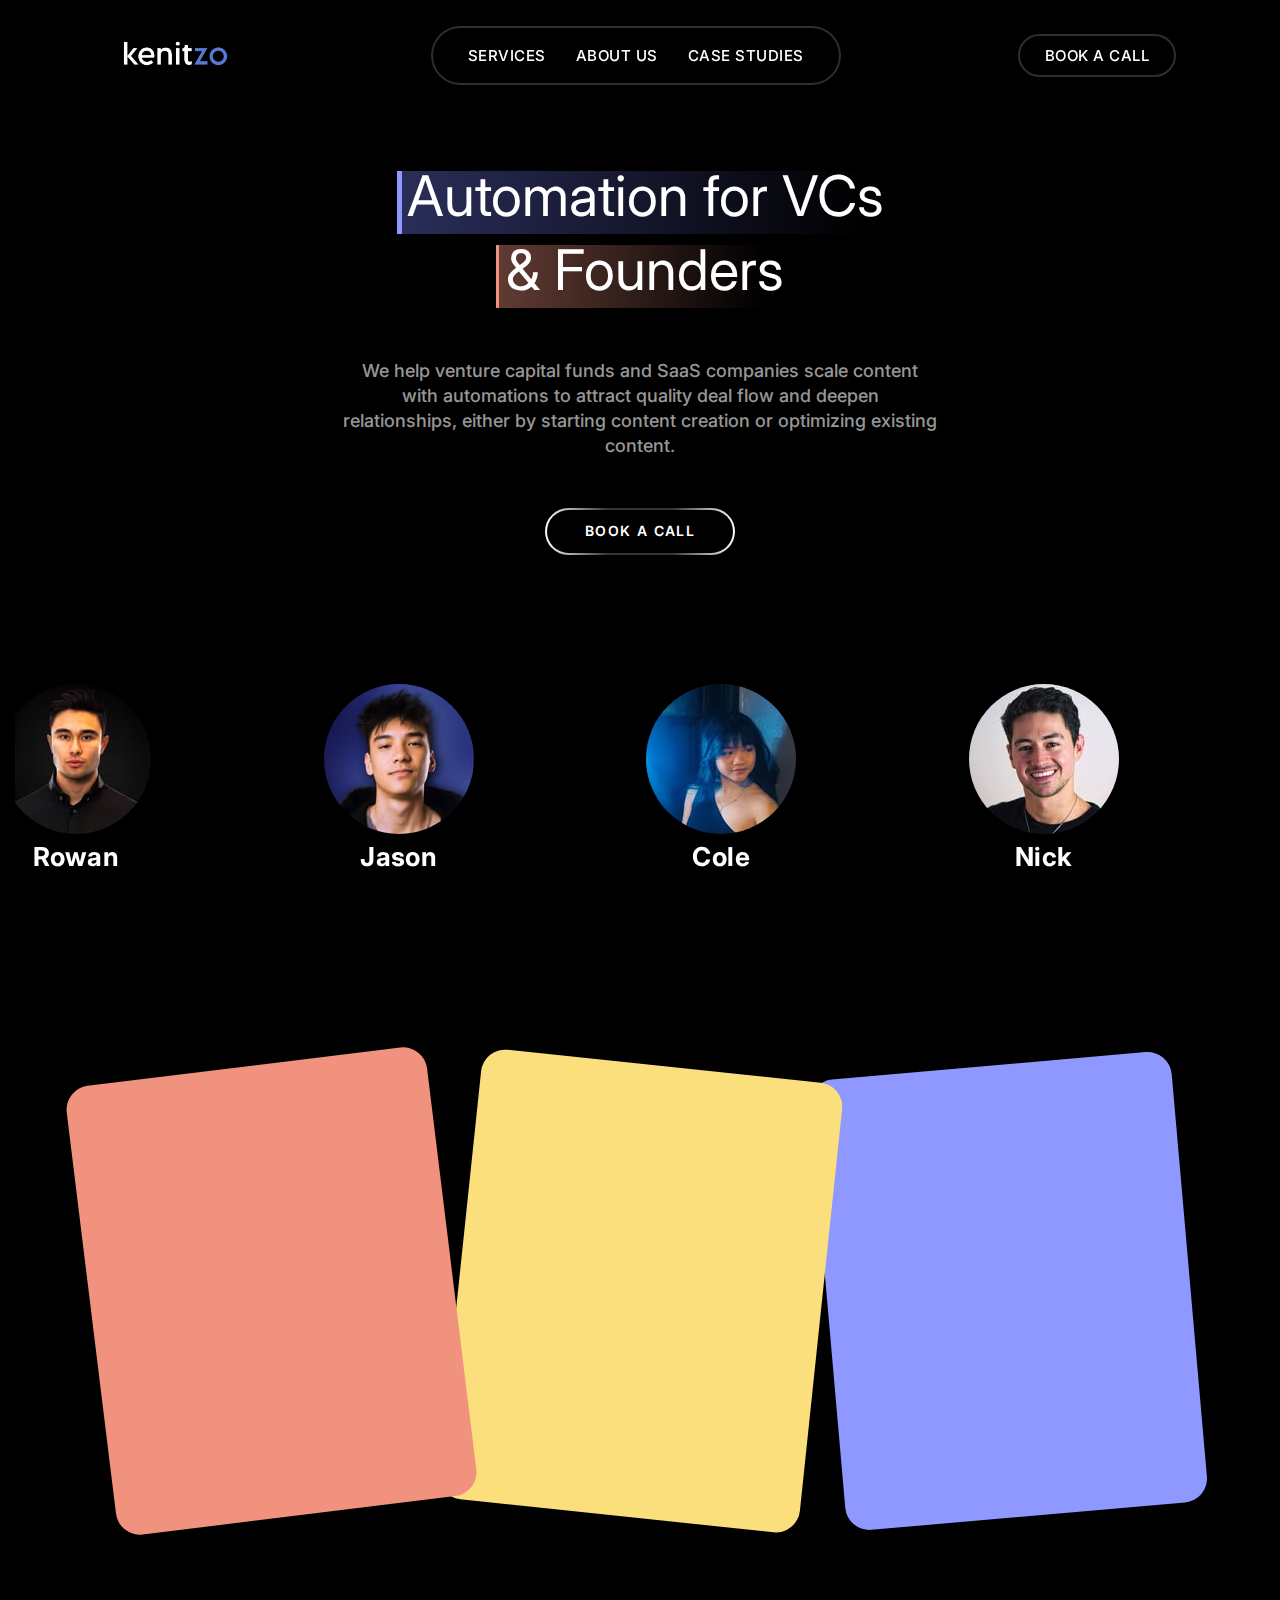
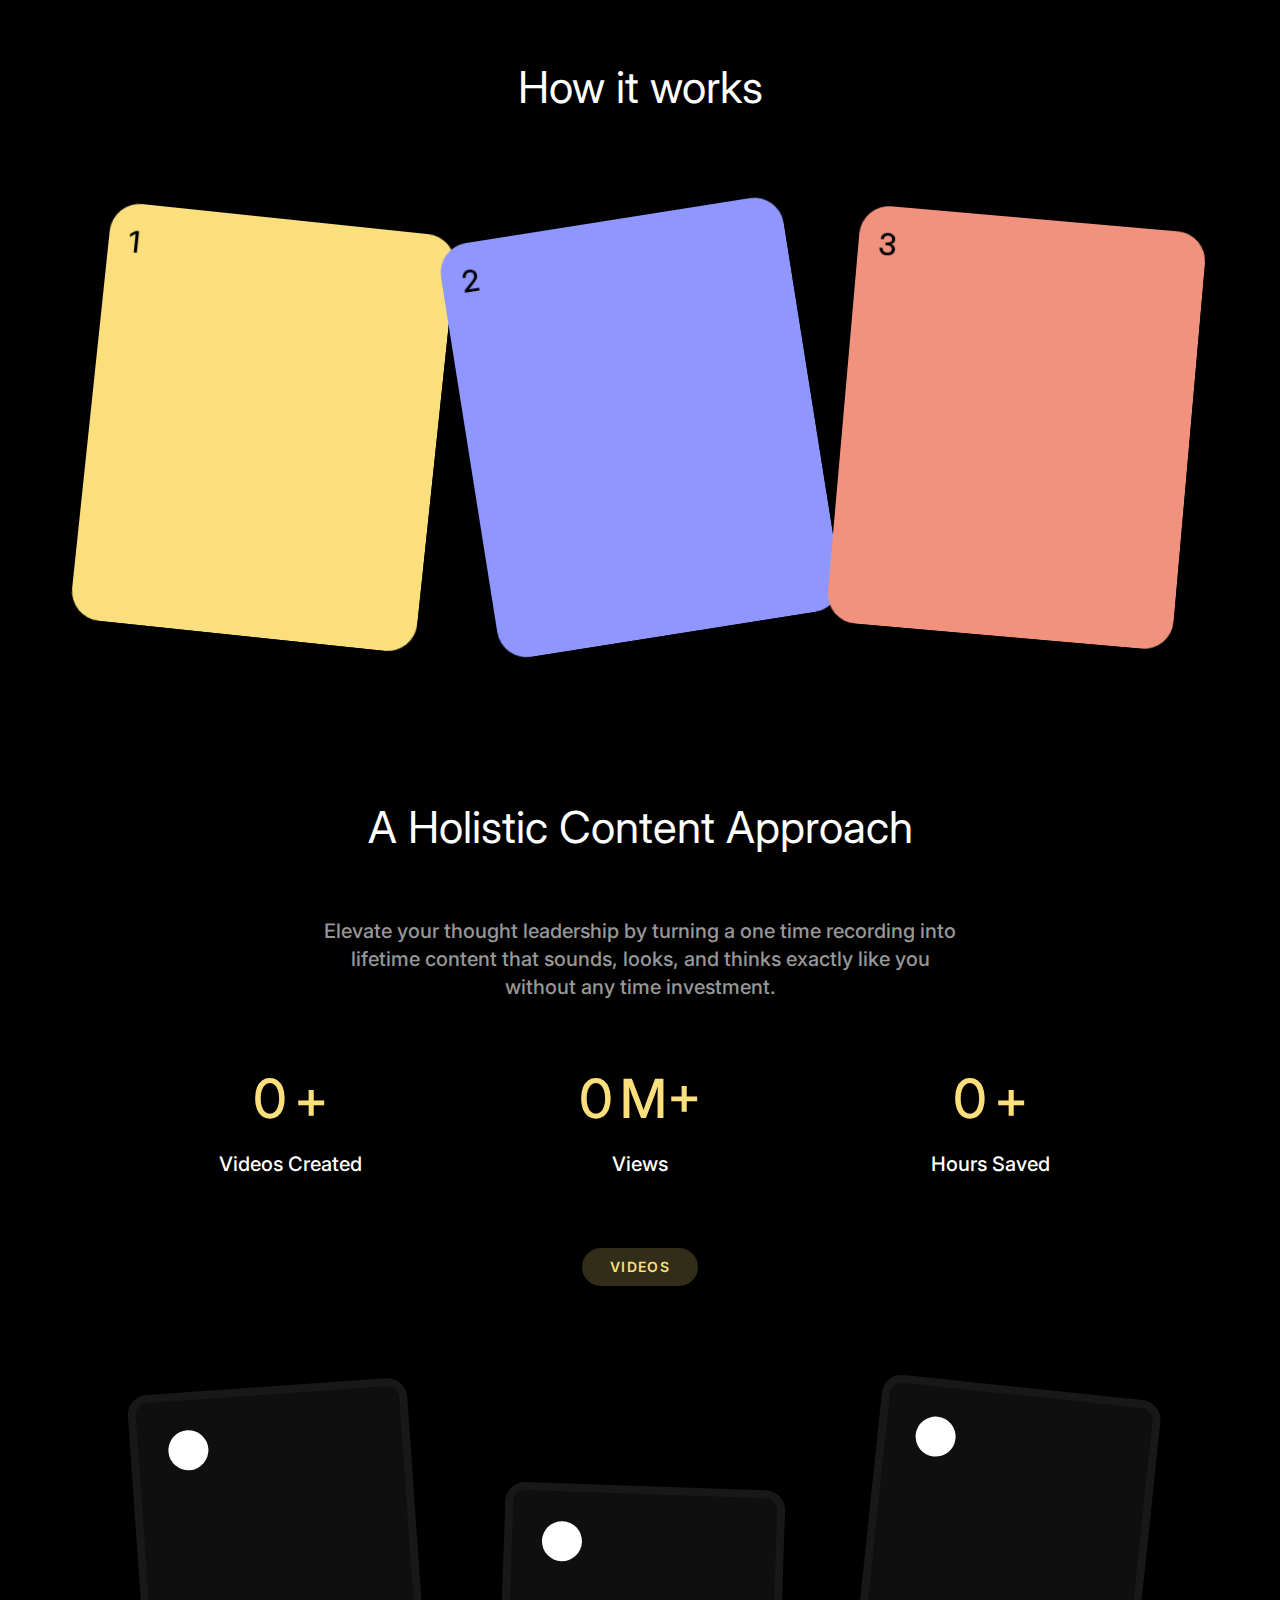
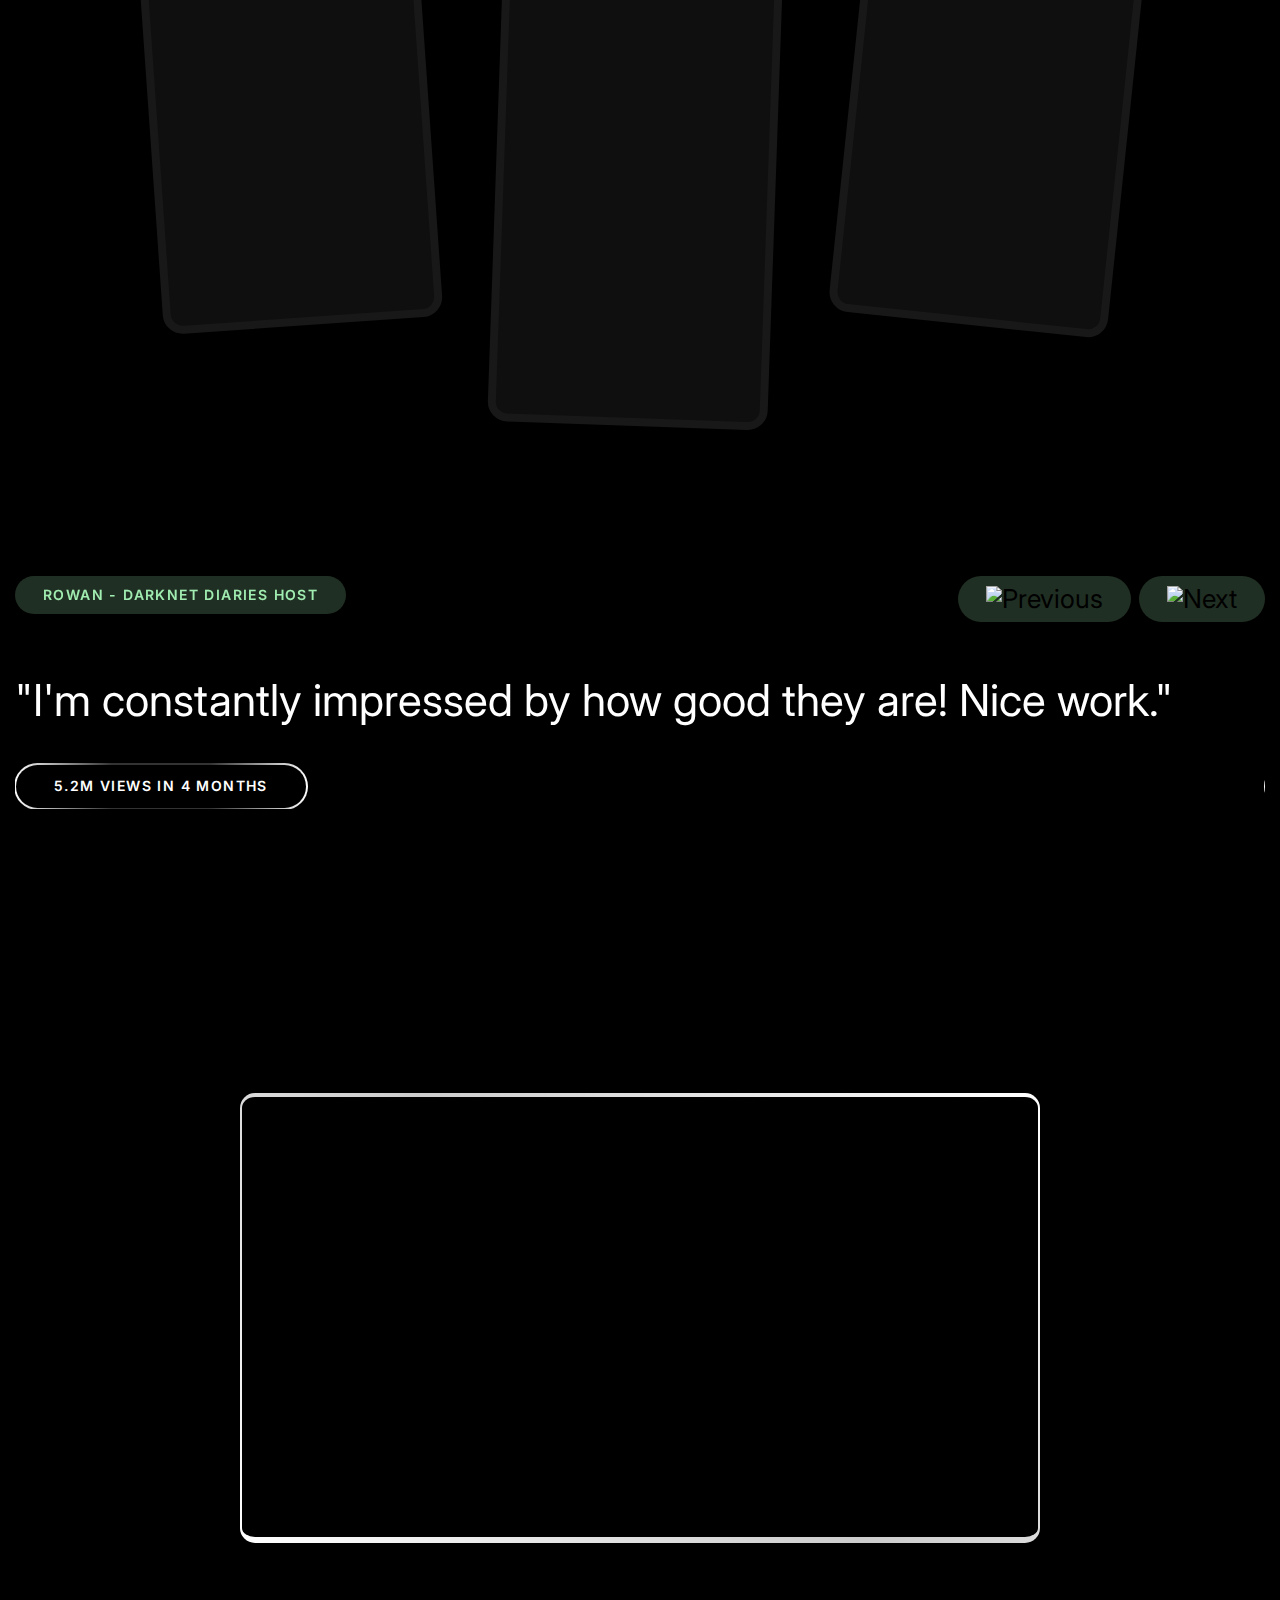
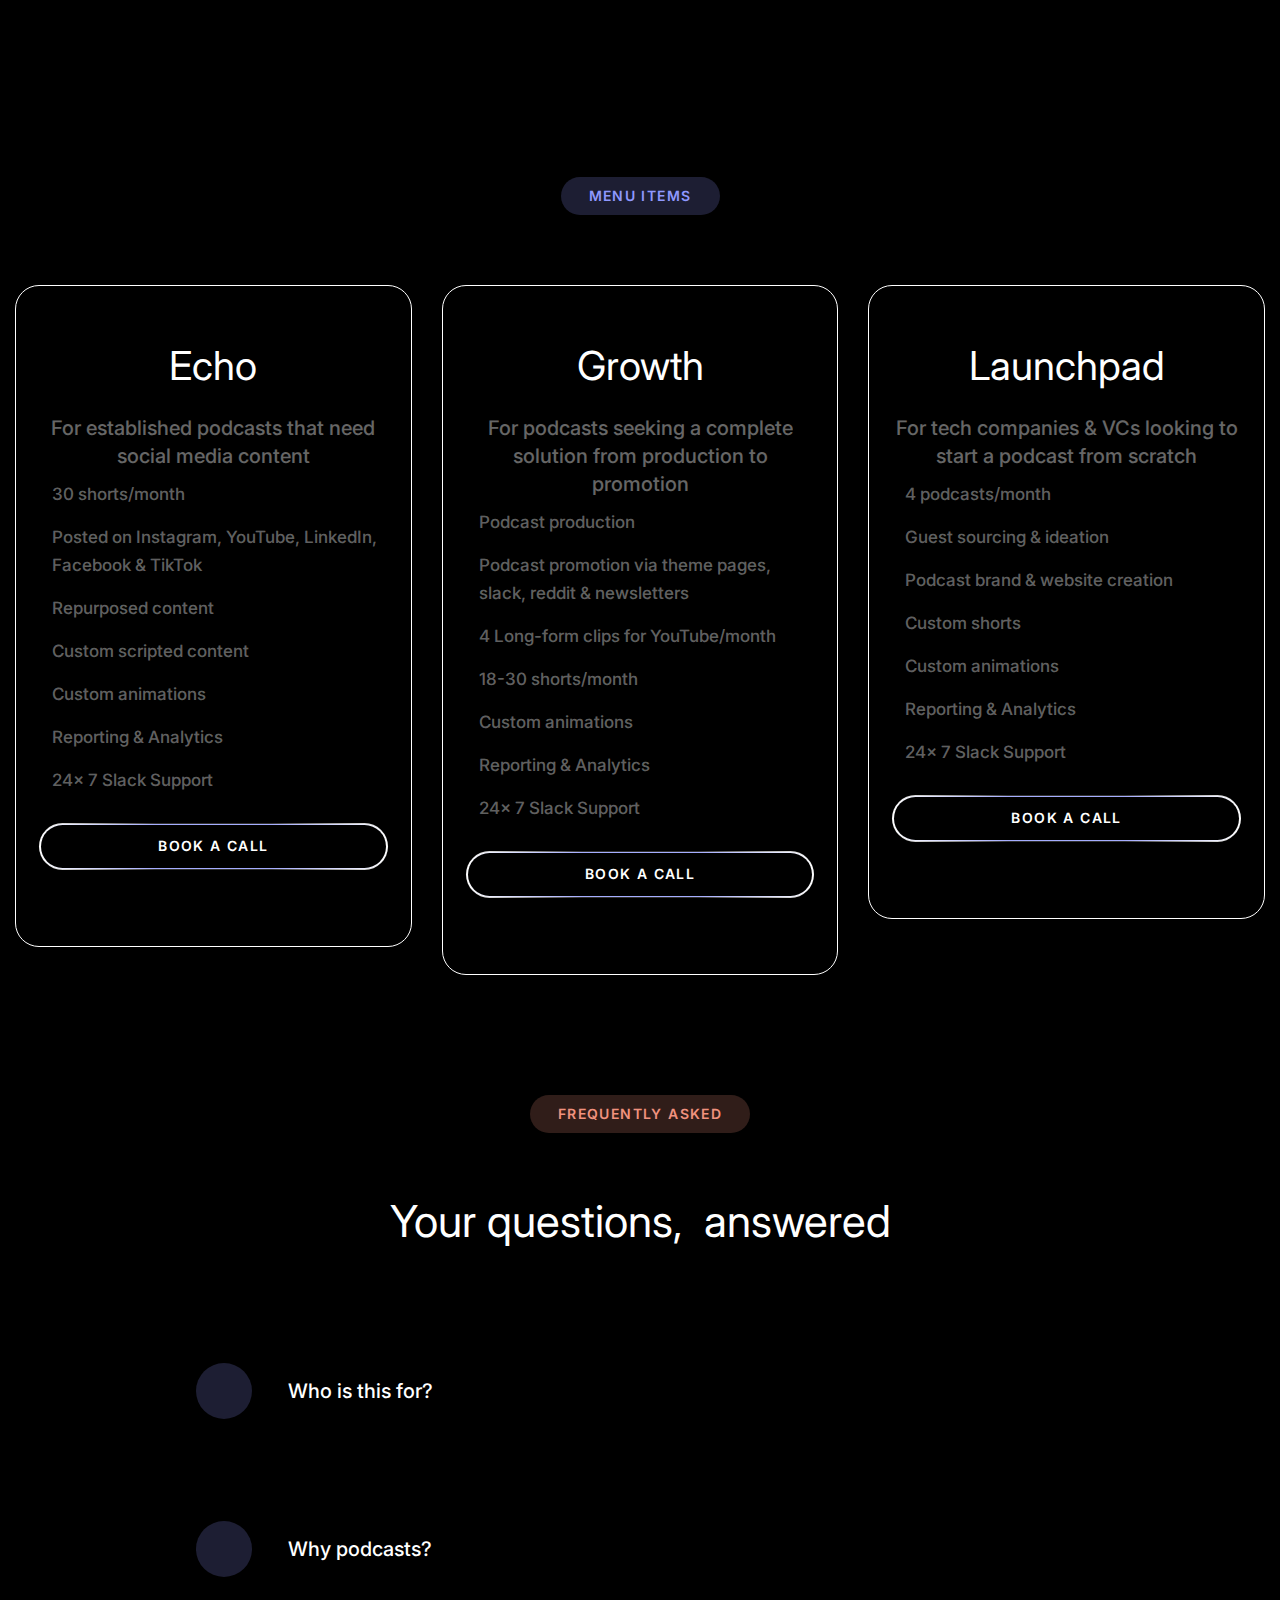
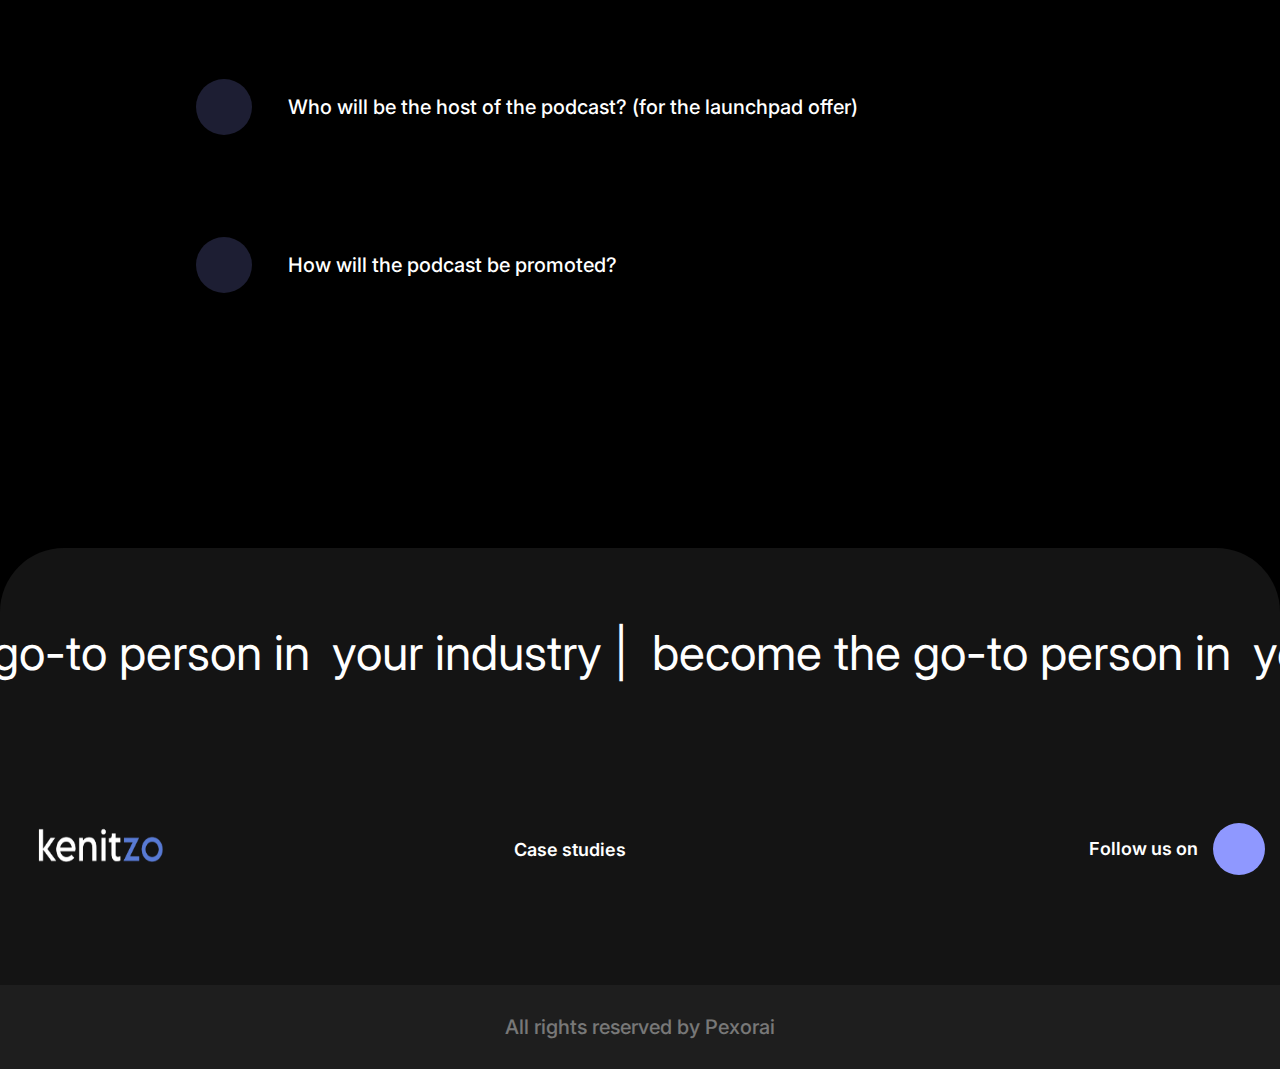
==== index.html @ c65618cc "ai powered videos project add" ====
<!DOCTYPE html>
<html dir="ltr" lang="en-US" prefix="og: https://ogp.me/ns#" itemscope itemtype="https://schema.org/WebPage">

<head>
  <meta charset="UTF-8" />
  <meta name="viewport" content="width=device-width" />
  <title>Kenitzo | Automating Your Business</title>
  <style>
    img:is([sizes="auto" i], [sizes^="auto," i]) {
      contain-intrinsic-size: 3000px 1500px
    }
  </style>


  <meta name="description"
    content="Pexorai helps saas founders and tech leaders establish authority with AI-driven content." />
  <meta name="robots" content="max-image-preview:large" />
  <link rel="canonical" href="https://pexorai.com/" />
  <meta name="generator" content="All in One SEO (AIOSEO) 4.7.9.1" />
  <meta property="og:locale" content="en_US" />
  <meta property="og:site_name" content="Pexorai - AI Personal Branding" />
  <meta property="og:type" content="website" />
  <meta property="og:title" content="Pexorai - AI Personal Branding for Coaches and Business owners" />
  <meta property="og:description"
    content="Pexorai helps saas founders and tech leaders establish authority with AI-driven content." />
  <meta property="og:url" content="https://pexorai.com/" />
  <meta name="twitter:card" content="summary_large_image" />
  <meta name="twitter:title" content="Pexorai - AI Personal Branding for Coaches and Business owners" />
  <meta name="twitter:description"
    content="AI-powered content by Pexorai helps SaaS founders and tech leaders establish credibility." />
  <script type="application/ld+json" class="aioseo-schema">
			{"@context":"https:\/\/schema.org","@graph":[{"@type":"BreadcrumbList","@id":"https:\/\/pexorai.com\/#breadcrumblist","itemListElement":[{"@type":"ListItem","@id":"https:\/\/pexorai.com\/#listItem","position":1,"name":"Home"}]},{"@type":"Organization","@id":"https:\/\/pexorai.com\/#organization","name":"Pexorai","description":"Pexorai empowers SaaS","url":"https:\/\/pexorai.com\/","email":"alan@pexorai.com","logo":{"@type":"ImageObject","url":"https:\/\/pexorai.com\/wp-content\/uploads\/2025\/22\/pexorai.png","@id":"https:\/\/pexorai.com\/#organizationLogo","width":512,"height":512,"caption":"Pexorai"},"image":{"@id":"https:\/\/pexorai.com\/#organizationLogo"},"sameAs":["https:\/\/www.instagram.com\/pexorai"]},{"@type":"WebPage","@id":"https:\/\/pexorai.com\/#webpage","url":"https:\/\/pexorai.com\/","name":"Pexorai - AI-powered content by Pexorai","description":"Pexorai enables SaaS founders and tech leaders to grow their influence with AI-generated content.","inLanguage":"en-US","isPartOf":{"@id":"https:\/\/pexorai.com\/#website"},"breadcrumb":{"@id":"https:\/\/pexorai.com\/#breadcrumblist"},"datePublished":"2023-06-04T08:33:25+00:00","dateModified":"2024-12-12T19:03:46+00:00"},{"@type":"WebSite","@id":"https:\/\/pexorai.com\/#website","url":"https:\/\/pexorai.com\/","name":"pexorai","description":"Amplifying Podcasts","inLanguage":"en-US","publisher":{"@id":"https:\/\/pexorai.com\/#organization"},"potentialAction":{"@type":"SearchAction","target":{"@type":"EntryPoint","urlTemplate":"https:\/\/pexorai.com\/?s={search_term_string}"},"query-input":"required name=search_term_string"}}]}
		</script>

  <link href="https://fonts.googleapis.com/css2?family=Inter:wght@400;500;600;700&display=swap" rel="stylesheet">
  <link rel='dns-prefetch' href='//unpkg.com' />
  <link rel='dns-prefetch' href='//cdnjs.cloudflare.com' />
  <link rel="alternate" type="application/rss+xml" title="AI Personal Branding for Coaches and Business owners"
    href="https://pexorai.com/feed/" />
  <link rel="alternate" type="application/rss+xml" title="AI Personal Branding for Coaches and Business owners"
    href="https://pexorai.com/comments/feed/" />
  <style type="text/css">
    .brave_popup {
      display: none
    }
  </style>
  <link rel="stylesheet" href="./style.css">
  <script
    data-no-optimize="1"> var brave_popup_data = {}; var bravepop_emailValidation = false; var brave_popup_videos = {}; var brave_popup_formData = {}; var brave_popup_adminUser = false; var brave_popup_pageInfo = { "type": "front", "pageID": 5, "singleType": "" }; var bravepop_emailSuggestions = {};</script>
  <script src="https://www.googletagmanager.com/gtag/js?id=G-BDHNBJMT1Z" data-cfasync="false" data-wpfc-render="false"
    type="text/javascript" async></script>
  <script data-cfasync="false" data-wpfc-render="false" type="text/javascript">
    var mi_version = '9.3.0';
    var mi_track_user = true;
    var mi_no_track_reason = '';
    var MonsterInsightsDefaultLocations = { "page_location": "https:\/\/atomikgrowth.com\/" };
    if (typeof MonsterInsightsPrivacyGuardFilter === 'function') {
      var MonsterInsightsLocations = (typeof MonsterInsightsExcludeQuery === 'object') ? MonsterInsightsPrivacyGuardFilter(MonsterInsightsExcludeQuery) : MonsterInsightsPrivacyGuardFilter(MonsterInsightsDefaultLocations);
    } else {
      var MonsterInsightsLocations = (typeof MonsterInsightsExcludeQuery === 'object') ? MonsterInsightsExcludeQuery : MonsterInsightsDefaultLocations;
    }

    var disableStrs = [
      'ga-disable-G-BDHNBJMT1Z',
    ];

    /* Function to detect opted out users */
    function __gtagTrackerIsOptedOut() {
      for (var index = 0; index < disableStrs.length; index++) {
        if (document.cookie.indexOf(disableStrs[index] + '=true') > -1) {
          return true;
        }
      }

      return false;
    }

    /* Disable tracking if the opt-out cookie exists. */
    if (__gtagTrackerIsOptedOut()) {
      for (var index = 0; index < disableStrs.length; index++) {
        window[disableStrs[index]] = true;
      }
    }

    /* Opt-out function */
    function __gtagTrackerOptout() {
      for (var index = 0; index < disableStrs.length; index++) {
        document.cookie = disableStrs[index] + '=true; expires=Thu, 31 Dec 2099 23:59:59 UTC; path=/';
        window[disableStrs[index]] = true;
      }
    }

    if ('undefined' === typeof gaOptout) {
      function gaOptout() {
        __gtagTrackerOptout();
      }
    }
    window.dataLayer = window.dataLayer || [];

    window.MonsterInsightsDualTracker = {
      helpers: {},
      trackers: {},
    };
    if (mi_track_user) {
      function __gtagDataLayer() {
        dataLayer.push(arguments);
      }

      function __gtagTracker(type, name, parameters) {
        if (!parameters) {
          parameters = {};
        }

        if (parameters.send_to) {
          __gtagDataLayer.apply(null, arguments);
          return;
        }

        if (type === 'event') {
          parameters.send_to = monsterinsights_frontend.v4_id;
          var hookName = name;
          if (typeof parameters['event_category'] !== 'undefined') {
            hookName = parameters['event_category'] + ':' + name;
          }

          if (typeof MonsterInsightsDualTracker.trackers[hookName] !== 'undefined') {
            MonsterInsightsDualTracker.trackers[hookName](parameters);
          } else {
            __gtagDataLayer('event', name, parameters);
          }

        } else {
          __gtagDataLayer.apply(null, arguments);
        }
      }

      __gtagTracker('js', new Date());
      __gtagTracker('set', {
        'developer_id.dZGIzZG': true,
      });
      if (MonsterInsightsLocations.page_location) {
        __gtagTracker('set', MonsterInsightsLocations);
      }
      __gtagTracker('config', 'G-BDHNBJMT1Z', { "forceSSL": "true", "link_attribution": "true" });
      window.gtag = __gtagTracker; (function () {
        /* https://developers.google.com/analytics/devguides/collection/analyticsjs/ */
        /* ga and __gaTracker compatibility shim. */
        var noopfn = function () {
          return null;
        };
        var newtracker = function () {
          return new Tracker();
        };
        var Tracker = function () {
          return null;
        };
        var p = Tracker.prototype;
        p.get = noopfn;
        p.set = noopfn;
        p.send = function () {
          var args = Array.prototype.slice.call(arguments);
          args.unshift('send');
          __gaTracker.apply(null, args);
        };
        var __gaTracker = function () {
          var len = arguments.length;
          if (len === 0) {
            return;
          }
          var f = arguments[len - 1];
          if (typeof f !== 'object' || f === null || typeof f.hitCallback !== 'function') {
            if ('send' === arguments[0]) {
              var hitConverted, hitObject = false, action;
              if ('event' === arguments[1]) {
                if ('undefined' !== typeof arguments[3]) {
                  hitObject = {
                    'eventAction': arguments[3],
                    'eventCategory': arguments[2],
                    'eventLabel': arguments[4],
                    'value': arguments[5] ? arguments[5] : 1,
                  }
                }
              }
              if ('pageview' === arguments[1]) {
                if ('undefined' !== typeof arguments[2]) {
                  hitObject = {
                    'eventAction': 'page_view',
                    'page_path': arguments[2],
                  }
                }
              }
              if (typeof arguments[2] === 'object') {
                hitObject = arguments[2];
              }
              if (typeof arguments[5] === 'object') {
                Object.assign(hitObject, arguments[5]);
              }
              if ('undefined' !== typeof arguments[1].hitType) {
                hitObject = arguments[1];
                if ('pageview' === hitObject.hitType) {
                  hitObject.eventAction = 'page_view';
                }
              }
              if (hitObject) {
                action = 'timing' === arguments[1].hitType ? 'timing_complete' : hitObject.eventAction;
                hitConverted = mapArgs(hitObject);
                __gtagTracker('event', action, hitConverted);
              }
            }
            return;
          }

          function mapArgs(args) {
            var arg, hit = {};
            var gaMap = {
              'eventCategory': 'event_category',
              'eventAction': 'event_action',
              'eventLabel': 'event_label',
              'eventValue': 'event_value',
              'nonInteraction': 'non_interaction',
              'timingCategory': 'event_category',
              'timingVar': 'name',
              'timingValue': 'value',
              'timingLabel': 'event_label',
              'page': 'page_path',
              'location': 'page_location',
              'title': 'page_title',
              'referrer': 'page_referrer',
            };
            for (arg in args) {
              if (!(!args.hasOwnProperty(arg) || !gaMap.hasOwnProperty(arg))) {
                hit[gaMap[arg]] = args[arg];
              } else {
                hit[arg] = args[arg];
              }
            }
            return hit;
          }

          try {
            f.hitCallback();
          } catch (ex) {
          }
        };
        __gaTracker.create = newtracker;
        __gaTracker.getByName = newtracker;
        __gaTracker.getAll = function () {
          return [];
        };
        __gaTracker.remove = noopfn;
        __gaTracker.loaded = true;
        window['__gaTracker'] = __gaTracker;
      })();
    } else {
      console.log("");
      (function () {
        function __gtagTracker() {
          return null;
        }

        window['__gtagTracker'] = __gtagTracker;
        window['gtag'] = __gtagTracker;
      })();
    }
  </script>

  <script type="text/javascript">
    /* <![CDATA[ */
    window._wpemojiSettings = { "baseUrl": "https:\/\/s.w.org\/images\/core\/emoji\/15.0.3\/72x72\/", "ext": ".png", "svgUrl": "https:\/\/s.w.org\/images\/core\/emoji\/15.0.3\/svg\/", "svgExt": ".svg", "source": { "concatemoji": "https:\/\/atomikgrowth.com\/wp-includes\/js\/wp-emoji-release.min.js?ver=6.7.2" } };
    /*! This file is auto-generated */
    !function (i, n) { var o, s, e; function c(e) { try { var t = { supportTests: e, timestamp: (new Date).valueOf() }; sessionStorage.setItem(o, JSON.stringify(t)) } catch (e) { } } function p(e, t, n) { e.clearRect(0, 0, e.canvas.width, e.canvas.height), e.fillText(t, 0, 0); var t = new Uint32Array(e.getImageData(0, 0, e.canvas.width, e.canvas.height).data), r = (e.clearRect(0, 0, e.canvas.width, e.canvas.height), e.fillText(n, 0, 0), new Uint32Array(e.getImageData(0, 0, e.canvas.width, e.canvas.height).data)); return t.every(function (e, t) { return e === r[t] }) } function u(e, t, n) { switch (t) { case "flag": return n(e, "\ud83c\udff3\ufe0f\u200d\u26a7\ufe0f", "\ud83c\udff3\ufe0f\u200b\u26a7\ufe0f") ? !1 : !n(e, "\ud83c\uddfa\ud83c\uddf3", "\ud83c\uddfa\u200b\ud83c\uddf3") && !n(e, "\ud83c\udff4\udb40\udc67\udb40\udc62\udb40\udc65\udb40\udc6e\udb40\udc67\udb40\udc7f", "\ud83c\udff4\u200b\udb40\udc67\u200b\udb40\udc62\u200b\udb40\udc65\u200b\udb40\udc6e\u200b\udb40\udc67\u200b\udb40\udc7f"); case "emoji": return !n(e, "\ud83d\udc26\u200d\u2b1b", "\ud83d\udc26\u200b\u2b1b") }return !1 } function f(e, t, n) { var r = "undefined" != typeof WorkerGlobalScope && self instanceof WorkerGlobalScope ? new OffscreenCanvas(300, 150) : i.createElement("canvas"), a = r.getContext("2d", { willReadFrequently: !0 }), o = (a.textBaseline = "top", a.font = "600 32px Arial", {}); return e.forEach(function (e) { o[e] = t(a, e, n) }), o } function t(e) { var t = i.createElement("script"); t.src = e, t.defer = !0, i.head.appendChild(t) } "undefined" != typeof Promise && (o = "wpEmojiSettingsSupports", s = ["flag", "emoji"], n.supports = { everything: !0, everythingExceptFlag: !0 }, e = new Promise(function (e) { i.addEventListener("DOMContentLoaded", e, { once: !0 }) }), new Promise(function (t) { var n = function () { try { var e = JSON.parse(sessionStorage.getItem(o)); if ("object" == typeof e && "number" == typeof e.timestamp && (new Date).valueOf() < e.timestamp + 604800 && "object" == typeof e.supportTests) return e.supportTests } catch (e) { } return null }(); if (!n) { if ("undefined" != typeof Worker && "undefined" != typeof OffscreenCanvas && "undefined" != typeof URL && URL.createObjectURL && "undefined" != typeof Blob) try { var e = "postMessage(" + f.toString() + "(" + [JSON.stringify(s), u.toString(), p.toString()].join(",") + "));", r = new Blob([e], { type: "text/javascript" }), a = new Worker(URL.createObjectURL(r), { name: "wpTestEmojiSupports" }); return void (a.onmessage = function (e) { c(n = e.data), a.terminate(), t(n) }) } catch (e) { } c(n = f(s, u, p)) } t(n) }).then(function (e) { for (var t in e) n.supports[t] = e[t], n.supports.everything = n.supports.everything && n.supports[t], "flag" !== t && (n.supports.everythingExceptFlag = n.supports.everythingExceptFlag && n.supports[t]); n.supports.everythingExceptFlag = n.supports.everythingExceptFlag && !n.supports.flag, n.DOMReady = !1, n.readyCallback = function () { n.DOMReady = !0 } }).then(function () { return e }).then(function () { var e; n.supports.everything || (n.readyCallback(), (e = n.source || {}).concatemoji ? t(e.concatemoji) : e.wpemoji && e.twemoji && (t(e.twemoji), t(e.wpemoji))) })) }((window, document), window._wpemojiSettings);
    /* ]]> */
  </script>
  <style id='wp-emoji-styles-inline-css' type='text/css'>
    img.wp-smiley,
    img.emoji {
      display: inline !important;
      border: none !important;
      box-shadow: none !important;
      height: 1em !important;
      width: 1em !important;
      margin: 0 0.07em !important;
      vertical-align: -0.1em !important;
      background: none !important;
      padding: 0 !important;
    }
  </style>
  <style id='classic-theme-styles-inline-css' type='text/css'>
    /*! This file is auto-generated */
    .wp-block-button__link {
      color: #fff;
      background-color: #32373c;
      border-radius: 9999px;
      box-shadow: none;
      text-decoration: none;
      padding: calc(.667em + 2px) calc(1.333em + 2px);
      font-size: 1.125em
    }

    .wp-block-file__button {
      background: #32373c;
      color: #fff;
      text-decoration: none
    }
  </style>
  <style id='global-styles-inline-css' type='text/css'>
    :root {
      --wp--preset--aspect-ratio--square: 1;
      --wp--preset--aspect-ratio--4-3: 4/3;
      --wp--preset--aspect-ratio--3-4: 3/4;
      --wp--preset--aspect-ratio--3-2: 3/2;
      --wp--preset--aspect-ratio--2-3: 2/3;
      --wp--preset--aspect-ratio--16-9: 16/9;
      --wp--preset--aspect-ratio--9-16: 9/16;
      --wp--preset--color--black: #000000;
      --wp--preset--color--cyan-bluish-gray: #abb8c3;
      --wp--preset--color--white: #ffffff;
      --wp--preset--color--pale-pink: #f78da7;
      --wp--preset--color--vivid-red: #cf2e2e;
      --wp--preset--color--luminous-vivid-orange: #ff6900;
      --wp--preset--color--luminous-vivid-amber: #fcb900;
      --wp--preset--color--light-green-cyan: #7bdcb5;
      --wp--preset--color--vivid-green-cyan: #00d084;
      --wp--preset--color--pale-cyan-blue: #8ed1fc;
      --wp--preset--color--vivid-cyan-blue: #0693e3;
      --wp--preset--color--vivid-purple: #9b51e0;
      --wp--preset--gradient--vivid-cyan-blue-to-vivid-purple: linear-gradient(135deg, rgba(6, 147, 227, 1) 0%, rgb(155, 81, 224) 100%);
      --wp--preset--gradient--light-green-cyan-to-vivid-green-cyan: linear-gradient(135deg, rgb(122, 220, 180) 0%, rgb(0, 208, 130) 100%);
      --wp--preset--gradient--luminous-vivid-amber-to-luminous-vivid-orange: linear-gradient(135deg, rgba(252, 185, 0, 1) 0%, rgba(255, 105, 0, 1) 100%);
      --wp--preset--gradient--luminous-vivid-orange-to-vivid-red: linear-gradient(135deg, rgba(255, 105, 0, 1) 0%, rgb(207, 46, 46) 100%);
      --wp--preset--gradient--very-light-gray-to-cyan-bluish-gray: linear-gradient(135deg, rgb(238, 238, 238) 0%, rgb(169, 184, 195) 100%);
      --wp--preset--gradient--cool-to-warm-spectrum: linear-gradient(135deg, rgb(74, 234, 220) 0%, rgb(151, 120, 209) 20%, rgb(207, 42, 186) 40%, rgb(238, 44, 130) 60%, rgb(251, 105, 98) 80%, rgb(254, 248, 76) 100%);
      --wp--preset--gradient--blush-light-purple: linear-gradient(135deg, rgb(255, 206, 236) 0%, rgb(152, 150, 240) 100%);
      --wp--preset--gradient--blush-bordeaux: linear-gradient(135deg, rgb(254, 205, 165) 0%, rgb(254, 45, 45) 50%, rgb(107, 0, 62) 100%);
      --wp--preset--gradient--luminous-dusk: linear-gradient(135deg, rgb(255, 203, 112) 0%, rgb(199, 81, 192) 50%, rgb(65, 88, 208) 100%);
      --wp--preset--gradient--pale-ocean: linear-gradient(135deg, rgb(255, 245, 203) 0%, rgb(182, 227, 212) 50%, rgb(51, 167, 181) 100%);
      --wp--preset--gradient--electric-grass: linear-gradient(135deg, rgb(202, 248, 128) 0%, rgb(113, 206, 126) 100%);
      --wp--preset--gradient--midnight: linear-gradient(135deg, rgb(2, 3, 129) 0%, rgb(40, 116, 252) 100%);
      --wp--preset--font-size--small: 13px;
      --wp--preset--font-size--medium: 20px;
      --wp--preset--font-size--large: 36px;
      --wp--preset--font-size--x-large: 42px;
      --wp--preset--spacing--20: 0.44rem;
      --wp--preset--spacing--30: 0.67rem;
      --wp--preset--spacing--40: 1rem;
      --wp--preset--spacing--50: 1.5rem;
      --wp--preset--spacing--60: 2.25rem;
      --wp--preset--spacing--70: 3.38rem;
      --wp--preset--spacing--80: 5.06rem;
      --wp--preset--shadow--natural: 6px 6px 9px rgba(0, 0, 0, 0.2);
      --wp--preset--shadow--deep: 12px 12px 50px rgba(0, 0, 0, 0.4);
      --wp--preset--shadow--sharp: 6px 6px 0px rgba(0, 0, 0, 0.2);
      --wp--preset--shadow--outlined: 6px 6px 0px -3px rgba(255, 255, 255, 1), 6px 6px rgba(0, 0, 0, 1);
      --wp--preset--shadow--crisp: 6px 6px 0px rgba(0, 0, 0, 1);
    }

    :where(.is-layout-flex) {
      gap: 0.5em;
    }

    :where(.is-layout-grid) {
      gap: 0.5em;
    }

    body .is-layout-flex {
      display: flex;
    }

    .is-layout-flex {
      flex-wrap: wrap;
      align-items: center;
    }

    .is-layout-flex> :is(*, div) {
      margin: 0;
    }

    body .is-layout-grid {
      display: grid;
    }

    .is-layout-grid> :is(*, div) {
      margin: 0;
    }

    :where(.wp-block-columns.is-layout-flex) {
      gap: 2em;
    }

    :where(.wp-block-columns.is-layout-grid) {
      gap: 2em;
    }

    :where(.wp-block-post-template.is-layout-flex) {
      gap: 1.25em;
    }

    :where(.wp-block-post-template.is-layout-grid) {
      gap: 1.25em;
    }

    .has-black-color {
      color: var(--wp--preset--color--black) !important;
    }

    .has-cyan-bluish-gray-color {
      color: var(--wp--preset--color--cyan-bluish-gray) !important;
    }

    .has-white-color {
      color: var(--wp--preset--color--white) !important;
    }

    .has-pale-pink-color {
      color: var(--wp--preset--color--pale-pink) !important;
    }

    .has-vivid-red-color {
      color: var(--wp--preset--color--vivid-red) !important;
    }

    .has-luminous-vivid-orange-color {
      color: var(--wp--preset--color--luminous-vivid-orange) !important;
    }

    .has-luminous-vivid-amber-color {
      color: var(--wp--preset--color--luminous-vivid-amber) !important;
    }

    .has-light-green-cyan-color {
      color: var(--wp--preset--color--light-green-cyan) !important;
    }

    .has-vivid-green-cyan-color {
      color: var(--wp--preset--color--vivid-green-cyan) !important;
    }

    .has-pale-cyan-blue-color {
      color: var(--wp--preset--color--pale-cyan-blue) !important;
    }

    .has-vivid-cyan-blue-color {
      color: var(--wp--preset--color--vivid-cyan-blue) !important;
    }

    .has-vivid-purple-color {
      color: var(--wp--preset--color--vivid-purple) !important;
    }

    .has-black-background-color {
      background-color: var(--wp--preset--color--black) !important;
    }

    .has-cyan-bluish-gray-background-color {
      background-color: var(--wp--preset--color--cyan-bluish-gray) !important;
    }

    .has-white-background-color {
      background-color: var(--wp--preset--color--white) !important;
    }

    .has-pale-pink-background-color {
      background-color: var(--wp--preset--color--pale-pink) !important;
    }

    .has-vivid-red-background-color {
      background-color: var(--wp--preset--color--vivid-red) !important;
    }

    .has-luminous-vivid-orange-background-color {
      background-color: var(--wp--preset--color--luminous-vivid-orange) !important;
    }

    .has-luminous-vivid-amber-background-color {
      background-color: var(--wp--preset--color--luminous-vivid-amber) !important;
    }

    .has-light-green-cyan-background-color {
      background-color: var(--wp--preset--color--light-green-cyan) !important;
    }

    .has-vivid-green-cyan-background-color {
      background-color: var(--wp--preset--color--vivid-green-cyan) !important;
    }

    .has-pale-cyan-blue-background-color {
      background-color: var(--wp--preset--color--pale-cyan-blue) !important;
    }

    .has-vivid-cyan-blue-background-color {
      background-color: var(--wp--preset--color--vivid-cyan-blue) !important;
    }

    .has-vivid-purple-background-color {
      background-color: var(--wp--preset--color--vivid-purple) !important;
    }

    .has-black-border-color {
      border-color: var(--wp--preset--color--black) !important;
    }

    .has-cyan-bluish-gray-border-color {
      border-color: var(--wp--preset--color--cyan-bluish-gray) !important;
    }

    .has-white-border-color {
      border-color: var(--wp--preset--color--white) !important;
    }

    .has-pale-pink-border-color {
      border-color: var(--wp--preset--color--pale-pink) !important;
    }

    .has-vivid-red-border-color {
      border-color: var(--wp--preset--color--vivid-red) !important;
    }

    .has-luminous-vivid-orange-border-color {
      border-color: var(--wp--preset--color--luminous-vivid-orange) !important;
    }

    .has-luminous-vivid-amber-border-color {
      border-color: var(--wp--preset--color--luminous-vivid-amber) !important;
    }

    .has-light-green-cyan-border-color {
      border-color: var(--wp--preset--color--light-green-cyan) !important;
    }

    .has-vivid-green-cyan-border-color {
      border-color: var(--wp--preset--color--vivid-green-cyan) !important;
    }

    .has-pale-cyan-blue-border-color {
      border-color: var(--wp--preset--color--pale-cyan-blue) !important;
    }

    .has-vivid-cyan-blue-border-color {
      border-color: var(--wp--preset--color--vivid-cyan-blue) !important;
    }

    .has-vivid-purple-border-color {
      border-color: var(--wp--preset--color--vivid-purple) !important;
    }

    .has-vivid-cyan-blue-to-vivid-purple-gradient-background {
      background: var(--wp--preset--gradient--vivid-cyan-blue-to-vivid-purple) !important;
    }

    .has-light-green-cyan-to-vivid-green-cyan-gradient-background {
      background: var(--wp--preset--gradient--light-green-cyan-to-vivid-green-cyan) !important;
    }

    .has-luminous-vivid-amber-to-luminous-vivid-orange-gradient-background {
      background: var(--wp--preset--gradient--luminous-vivid-amber-to-luminous-vivid-orange) !important;
    }

    .has-luminous-vivid-orange-to-vivid-red-gradient-background {
      background: var(--wp--preset--gradient--luminous-vivid-orange-to-vivid-red) !important;
    }

    .has-very-light-gray-to-cyan-bluish-gray-gradient-background {
      background: var(--wp--preset--gradient--very-light-gray-to-cyan-bluish-gray) !important;
    }

    .has-cool-to-warm-spectrum-gradient-background {
      background: var(--wp--preset--gradient--cool-to-warm-spectrum) !important;
    }

    .has-blush-light-purple-gradient-background {
      background: var(--wp--preset--gradient--blush-light-purple) !important;
    }

    .has-blush-bordeaux-gradient-background {
      background: var(--wp--preset--gradient--blush-bordeaux) !important;
    }

    .has-luminous-dusk-gradient-background {
      background: var(--wp--preset--gradient--luminous-dusk) !important;
    }

    .has-pale-ocean-gradient-background {
      background: var(--wp--preset--gradient--pale-ocean) !important;
    }

    .has-electric-grass-gradient-background {
      background: var(--wp--preset--gradient--electric-grass) !important;
    }

    .has-midnight-gradient-background {
      background: var(--wp--preset--gradient--midnight) !important;
    }

    .has-small-font-size {
      font-size: var(--wp--preset--font-size--small) !important;
    }

    .has-medium-font-size {
      font-size: var(--wp--preset--font-size--medium) !important;
    }

    .has-large-font-size {
      font-size: var(--wp--preset--font-size--large) !important;
    }

    .has-x-large-font-size {
      font-size: var(--wp--preset--font-size--x-large) !important;
    }

    :where(.wp-block-post-template.is-layout-flex) {
      gap: 1.25em;
    }

    :where(.wp-block-post-template.is-layout-grid) {
      gap: 1.25em;
    }

    :where(.wp-block-columns.is-layout-flex) {
      gap: 2em;
    }

    :where(.wp-block-columns.is-layout-grid) {
      gap: 2em;
    }

    :root :where(.wp-block-pullquote) {
      font-size: 1.5em;
      line-height: 1.6;
    }
  </style>
  <style>
    .wpcf7 .screen-reader-response {
      position: absolute;
      overflow: hidden;
      clip: rect(1px, 1px, 1px, 1px);
      clip-path: inset(50%);
      height: 1px;
      width: 1px;
      margin: -1px;
      padding: 0;
      border: 0;
      word-wrap: normal !important;
    }

    .wpcf7 form .wpcf7-response-output {
      margin: 2em 0.5em 1em;
      padding: 0.2em 1em;
      border: 2px solid #00a0d2;
      /* Blue */
    }

    .wpcf7 form.init .wpcf7-response-output,
    .wpcf7 form.resetting .wpcf7-response-output,
    .wpcf7 form.submitting .wpcf7-response-output {
      display: none;
    }

    .wpcf7 form.sent .wpcf7-response-output {
      border-color: #46b450;
      /* Green */
    }

    .wpcf7 form.failed .wpcf7-response-output,
    .wpcf7 form.aborted .wpcf7-response-output {
      border-color: #dc3232;
      /* Red */
    }

    .wpcf7 form.spam .wpcf7-response-output {
      border-color: #f56e28;
      /* Orange */
    }

    .wpcf7 form.invalid .wpcf7-response-output,
    .wpcf7 form.unaccepted .wpcf7-response-output,
    .wpcf7 form.payment-required .wpcf7-response-output {
      border-color: #ffb900;
      /* Yellow */
    }

    .wpcf7-form-control-wrap {
      position: relative;
    }

    .wpcf7-not-valid-tip {
      color: #dc3232;
      /* Red */
      font-size: 1em;
      font-weight: normal;
      display: block;
    }

    .use-floating-validation-tip .wpcf7-not-valid-tip {
      position: relative;
      top: -2ex;
      left: 1em;
      z-index: 100;
      border: 1px solid #dc3232;
      background: #fff;
      padding: .2em .8em;
      width: 24em;
    }

    .wpcf7-list-item {
      display: inline-block;
      margin: 0 0 0 1em;
    }

    .wpcf7-list-item-label::before,
    .wpcf7-list-item-label::after {
      content: " ";
    }

    .wpcf7-spinner {
      visibility: hidden;
      display: inline-block;
      background-color: #23282d;
      /* Dark Gray 800 */
      opacity: 0.75;
      width: 24px;
      height: 24px;
      border: none;
      border-radius: 100%;
      padding: 0;
      margin: 0 24px;
      position: relative;
    }

    form.submitting .wpcf7-spinner {
      visibility: visible;
    }

    .wpcf7-spinner::before {
      content: '';
      position: absolute;
      background-color: #fbfbfc;
      /* Light Gray 100 */
      top: 4px;
      left: 4px;
      width: 6px;
      height: 6px;
      border: none;
      border-radius: 100%;
      transform-origin: 8px 8px;
      animation-name: spin;
      animation-duration: 1000ms;
      animation-timing-function: linear;
      animation-iteration-count: infinite;
    }

    @media (prefers-reduced-motion: reduce) {
      .wpcf7-spinner::before {
        animation-name: blink;
        animation-duration: 2000ms;
      }
    }

    @keyframes spin {
      from {
        transform: rotate(0deg);
      }

      to {
        transform: rotate(360deg);
      }
    }

    @keyframes blink {
      from {
        opacity: 0;
      }

      50% {
        opacity: 1;
      }

      to {
        opacity: 0;
      }
    }

    .wpcf7 [inert] {
      opacity: 0.5;
    }

    .wpcf7 input[type="file"] {
      cursor: pointer;
    }

    .wpcf7 input[type="file"]:disabled {
      cursor: default;
    }

    .wpcf7 .wpcf7-submit:disabled {
      cursor: not-allowed;
    }

    .wpcf7 input[type="url"],
    .wpcf7 input[type="email"],
    .wpcf7 input[type="tel"] {
      direction: ltr;
    }

    .wpcf7-reflection>output {
      display: list-item;
      list-style: none;
    }

    .wpcf7-reflection>output[hidden] {
      display: none;
    }
  </style>
  <style>
    /*!
 * Font Awesome Free 6.4.2 by @fontawesome - https://fontawesome.com
 * License - https://fontawesome.com/license/free (Icons: CC BY 4.0, Fonts: SIL OFL 1.1, Code: MIT License)
 * Copyright 2023 Fonticons, Inc.
 */
    .fa {
      font-family: var(--fa-style-family, "Font Awesome 6 Free");
      font-weight: var(--fa-style, 900)
    }

    .fa,
    .fa-brands,
    .fa-classic,
    .fa-regular,
    .fa-sharp,
    .fa-solid,
    .fab,
    .far,
    .fas {
      -moz-osx-font-smoothing: grayscale;
      -webkit-font-smoothing: antialiased;
      display: var(--fa-display, inline-block);
      font-style: normal;
      font-variant: normal;
      line-height: 1;
      text-rendering: auto
    }

    .fa-classic,
    .fa-regular,
    .fa-solid,
    .far,
    .fas {
      font-family: "Font Awesome 6 Free"
    }

    .fa-brands,
    .fab {
      font-family: "Font Awesome 6 Brands"
    }

    .fa-1x {
      font-size: 1em
    }

    .fa-2x {
      font-size: 2em
    }

    .fa-3x {
      font-size: 3em
    }

    .fa-4x {
      font-size: 4em
    }

    .fa-5x {
      font-size: 5em
    }

    .fa-6x {
      font-size: 6em
    }

    .fa-7x {
      font-size: 7em
    }

    .fa-8x {
      font-size: 8em
    }

    .fa-9x {
      font-size: 9em
    }

    .fa-10x {
      font-size: 10em
    }

    .fa-2xs {
      font-size: .625em;
      line-height: .1em;
      vertical-align: .225em
    }

    .fa-xs {
      font-size: .75em;
      line-height: .08333em;
      vertical-align: .125em
    }

    .fa-sm {
      font-size: .875em;
      line-height: .07143em;
      vertical-align: .05357em
    }

    .fa-lg {
      font-size: 1.25em;
      line-height: .05em;
      vertical-align: -.075em
    }

    .fa-xl {
      font-size: 1.5em;
      line-height: .04167em;
      vertical-align: -.125em
    }

    .fa-2xl {
      font-size: 2em;
      line-height: .03125em;
      vertical-align: -.1875em
    }

    .fa-fw {
      text-align: center;
      width: 1.25em
    }

    .fa-ul {
      list-style-type: none;
      margin-left: var(--fa-li-margin, 2.5em);
      padding-left: 0
    }

    .fa-ul>li {
      position: relative
    }

    .fa-li {
      left: calc(var(--fa-li-width, 2em)*-1);
      position: absolute;
      text-align: center;
      width: var(--fa-li-width, 2em);
      line-height: inherit
    }

    .fa-border {
      border-radius: var(--fa-border-radius, .1em);
      border: var(--fa-border-width, .08em) var(--fa-border-style, solid) var(--fa-border-color, #eee);
      padding: var(--fa-border-padding, .2em .25em .15em)
    }

    .fa-pull-left {
      float: left;
      margin-right: var(--fa-pull-margin, .3em)
    }

    .fa-pull-right {
      float: right;
      margin-left: var(--fa-pull-margin, .3em)
    }

    .fa-beat {
      -webkit-animation-name: fa-beat;
      animation-name: fa-beat;
      -webkit-animation-delay: var(--fa-animation-delay, 0s);
      animation-delay: var(--fa-animation-delay, 0s);
      -webkit-animation-direction: var(--fa-animation-direction, normal);
      animation-direction: var(--fa-animation-direction, normal);
      -webkit-animation-duration: var(--fa-animation-duration, 1s);
      animation-duration: var(--fa-animation-duration, 1s);
      -webkit-animation-iteration-count: var(--fa-animation-iteration-count, infinite);
      animation-iteration-count: var(--fa-animation-iteration-count, infinite);
      -webkit-animation-timing-function: var(--fa-animation-timing, ease-in-out);
      animation-timing-function: var(--fa-animation-timing, ease-in-out)
    }

    .fa-bounce {
      -webkit-animation-name: fa-bounce;
      animation-name: fa-bounce;
      -webkit-animation-delay: var(--fa-animation-delay, 0s);
      animation-delay: var(--fa-animation-delay, 0s);
      -webkit-animation-direction: var(--fa-animation-direction, normal);
      animation-direction: var(--fa-animation-direction, normal);
      -webkit-animation-duration: var(--fa-animation-duration, 1s);
      animation-duration: var(--fa-animation-duration, 1s);
      -webkit-animation-iteration-count: var(--fa-animation-iteration-count, infinite);
      animation-iteration-count: var(--fa-animation-iteration-count, infinite);
      -webkit-animation-timing-function: var(--fa-animation-timing, cubic-bezier(.28, .84, .42, 1));
      animation-timing-function: var(--fa-animation-timing, cubic-bezier(.28, .84, .42, 1))
    }

    .fa-fade {
      -webkit-animation-name: fa-fade;
      animation-name: fa-fade;
      -webkit-animation-iteration-count: var(--fa-animation-iteration-count, infinite);
      animation-iteration-count: var(--fa-animation-iteration-count, infinite);
      -webkit-animation-timing-function: var(--fa-animation-timing, cubic-bezier(.4, 0, .6, 1));
      animation-timing-function: var(--fa-animation-timing, cubic-bezier(.4, 0, .6, 1))
    }

    .fa-beat-fade,
    .fa-fade {
      -webkit-animation-delay: var(--fa-animation-delay, 0s);
      animation-delay: var(--fa-animation-delay, 0s);
      -webkit-animation-direction: var(--fa-animation-direction, normal);
      animation-direction: var(--fa-animation-direction, normal);
      -webkit-animation-duration: var(--fa-animation-duration, 1s);
      animation-duration: var(--fa-animation-duration, 1s)
    }

    .fa-beat-fade {
      -webkit-animation-name: fa-beat-fade;
      animation-name: fa-beat-fade;
      -webkit-animation-iteration-count: var(--fa-animation-iteration-count, infinite);
      animation-iteration-count: var(--fa-animation-iteration-count, infinite);
      -webkit-animation-timing-function: var(--fa-animation-timing, cubic-bezier(.4, 0, .6, 1));
      animation-timing-function: var(--fa-animation-timing, cubic-bezier(.4, 0, .6, 1))
    }

    .fa-flip {
      -webkit-animation-name: fa-flip;
      animation-name: fa-flip;
      -webkit-animation-delay: var(--fa-animation-delay, 0s);
      animation-delay: var(--fa-animation-delay, 0s);
      -webkit-animation-direction: var(--fa-animation-direction, normal);
      animation-direction: var(--fa-animation-direction, normal);
      -webkit-animation-duration: var(--fa-animation-duration, 1s);
      animation-duration: var(--fa-animation-duration, 1s);
      -webkit-animation-iteration-count: var(--fa-animation-iteration-count, infinite);
      animation-iteration-count: var(--fa-animation-iteration-count, infinite);
      -webkit-animation-timing-function: var(--fa-animation-timing, ease-in-out);
      animation-timing-function: var(--fa-animation-timing, ease-in-out)
    }

    .fa-shake {
      -webkit-animation-name: fa-shake;
      animation-name: fa-shake;
      -webkit-animation-duration: var(--fa-animation-duration, 1s);
      animation-duration: var(--fa-animation-duration, 1s);
      -webkit-animation-iteration-count: var(--fa-animation-iteration-count, infinite);
      animation-iteration-count: var(--fa-animation-iteration-count, infinite);
      -webkit-animation-timing-function: var(--fa-animation-timing, linear);
      animation-timing-function: var(--fa-animation-timing, linear)
    }

    .fa-shake,
    .fa-spin {
      -webkit-animation-delay: var(--fa-animation-delay, 0s);
      animation-delay: var(--fa-animation-delay, 0s);
      -webkit-animation-direction: var(--fa-animation-direction, normal);
      animation-direction: var(--fa-animation-direction, normal)
    }

    .fa-spin {
      -webkit-animation-name: fa-spin;
      animation-name: fa-spin;
      -webkit-animation-duration: var(--fa-animation-duration, 2s);
      animation-duration: var(--fa-animation-duration, 2s);
      -webkit-animation-iteration-count: var(--fa-animation-iteration-count, infinite);
      animation-iteration-count: var(--fa-animation-iteration-count, infinite);
      -webkit-animation-timing-function: var(--fa-animation-timing, linear);
      animation-timing-function: var(--fa-animation-timing, linear)
    }

    .fa-spin-reverse {
      --fa-animation-direction: reverse
    }

    .fa-pulse,
    .fa-spin-pulse {
      -webkit-animation-name: fa-spin;
      animation-name: fa-spin;
      -webkit-animation-direction: var(--fa-animation-direction, normal);
      animation-direction: var(--fa-animation-direction, normal);
      -webkit-animation-duration: var(--fa-animation-duration, 1s);
      animation-duration: var(--fa-animation-duration, 1s);
      -webkit-animation-iteration-count: var(--fa-animation-iteration-count, infinite);
      animation-iteration-count: var(--fa-animation-iteration-count, infinite);
      -webkit-animation-timing-function: var(--fa-animation-timing, steps(8));
      animation-timing-function: var(--fa-animation-timing, steps(8))
    }

    @media (prefers-reduced-motion:reduce) {

      .fa-beat,
      .fa-beat-fade,
      .fa-bounce,
      .fa-fade,
      .fa-flip,
      .fa-pulse,
      .fa-shake,
      .fa-spin,
      .fa-spin-pulse {
        -webkit-animation-delay: -1ms;
        animation-delay: -1ms;
        -webkit-animation-duration: 1ms;
        animation-duration: 1ms;
        -webkit-animation-iteration-count: 1;
        animation-iteration-count: 1;
        -webkit-transition-delay: 0s;
        transition-delay: 0s;
        -webkit-transition-duration: 0s;
        transition-duration: 0s
      }
    }

    @-webkit-keyframes fa-beat {

      0%,
      90% {
        -webkit-transform: scale(1);
        transform: scale(1)
      }

      45% {
        -webkit-transform: scale(var(--fa-beat-scale, 1.25));
        transform: scale(var(--fa-beat-scale, 1.25))
      }
    }

    @keyframes fa-beat {

      0%,
      90% {
        -webkit-transform: scale(1);
        transform: scale(1)
      }

      45% {
        -webkit-transform: scale(var(--fa-beat-scale, 1.25));
        transform: scale(var(--fa-beat-scale, 1.25))
      }
    }

    @-webkit-keyframes fa-bounce {
      0% {
        -webkit-transform: scale(1) translateY(0);
        transform: scale(1) translateY(0)
      }

      10% {
        -webkit-transform: scale(var(--fa-bounce-start-scale-x, 1.1), var(--fa-bounce-start-scale-y, .9)) translateY(0);
        transform: scale(var(--fa-bounce-start-scale-x, 1.1), var(--fa-bounce-start-scale-y, .9)) translateY(0)
      }

      30% {
        -webkit-transform: scale(var(--fa-bounce-jump-scale-x, .9), var(--fa-bounce-jump-scale-y, 1.1)) translateY(var(--fa-bounce-height, -.5em));
        transform: scale(var(--fa-bounce-jump-scale-x, .9), var(--fa-bounce-jump-scale-y, 1.1)) translateY(var(--fa-bounce-height, -.5em))
      }

      50% {
        -webkit-transform: scale(var(--fa-bounce-land-scale-x, 1.05), var(--fa-bounce-land-scale-y, .95)) translateY(0);
        transform: scale(var(--fa-bounce-land-scale-x, 1.05), var(--fa-bounce-land-scale-y, .95)) translateY(0)
      }

      57% {
        -webkit-transform: scale(1) translateY(var(--fa-bounce-rebound, -.125em));
        transform: scale(1) translateY(var(--fa-bounce-rebound, -.125em))
      }

      64% {
        -webkit-transform: scale(1) translateY(0);
        transform: scale(1) translateY(0)
      }

      to {
        -webkit-transform: scale(1) translateY(0);
        transform: scale(1) translateY(0)
      }
    }

    @keyframes fa-bounce {
      0% {
        -webkit-transform: scale(1) translateY(0);
        transform: scale(1) translateY(0)
      }

      10% {
        -webkit-transform: scale(var(--fa-bounce-start-scale-x, 1.1), var(--fa-bounce-start-scale-y, .9)) translateY(0);
        transform: scale(var(--fa-bounce-start-scale-x, 1.1), var(--fa-bounce-start-scale-y, .9)) translateY(0)
      }

      30% {
        -webkit-transform: scale(var(--fa-bounce-jump-scale-x, .9), var(--fa-bounce-jump-scale-y, 1.1)) translateY(var(--fa-bounce-height, -.5em));
        transform: scale(var(--fa-bounce-jump-scale-x, .9), var(--fa-bounce-jump-scale-y, 1.1)) translateY(var(--fa-bounce-height, -.5em))
      }

      50% {
        -webkit-transform: scale(var(--fa-bounce-land-scale-x, 1.05), var(--fa-bounce-land-scale-y, .95)) translateY(0);
        transform: scale(var(--fa-bounce-land-scale-x, 1.05), var(--fa-bounce-land-scale-y, .95)) translateY(0)
      }

      57% {
        -webkit-transform: scale(1) translateY(var(--fa-bounce-rebound, -.125em));
        transform: scale(1) translateY(var(--fa-bounce-rebound, -.125em))
      }

      64% {
        -webkit-transform: scale(1) translateY(0);
        transform: scale(1) translateY(0)
      }

      to {
        -webkit-transform: scale(1) translateY(0);
        transform: scale(1) translateY(0)
      }
    }

    @-webkit-keyframes fa-fade {
      50% {
        opacity: var(--fa-fade-opacity, .4)
      }
    }

    @keyframes fa-fade {
      50% {
        opacity: var(--fa-fade-opacity, .4)
      }
    }

    @-webkit-keyframes fa-beat-fade {

      0%,
      to {
        opacity: var(--fa-beat-fade-opacity, .4);
        -webkit-transform: scale(1);
        transform: scale(1)
      }

      50% {
        opacity: 1;
        -webkit-transform: scale(var(--fa-beat-fade-scale, 1.125));
        transform: scale(var(--fa-beat-fade-scale, 1.125))
      }
    }

    @keyframes fa-beat-fade {

      0%,
      to {
        opacity: var(--fa-beat-fade-opacity, .4);
        -webkit-transform: scale(1);
        transform: scale(1)
      }

      50% {
        opacity: 1;
        -webkit-transform: scale(var(--fa-beat-fade-scale, 1.125));
        transform: scale(var(--fa-beat-fade-scale, 1.125))
      }
    }

    @-webkit-keyframes fa-flip {
      50% {
        -webkit-transform: rotate3d(var(--fa-flip-x, 0), var(--fa-flip-y, 1), var(--fa-flip-z, 0), var(--fa-flip-angle, -180deg));
        transform: rotate3d(var(--fa-flip-x, 0), var(--fa-flip-y, 1), var(--fa-flip-z, 0), var(--fa-flip-angle, -180deg))
      }
    }

    @keyframes fa-flip {
      50% {
        -webkit-transform: rotate3d(var(--fa-flip-x, 0), var(--fa-flip-y, 1), var(--fa-flip-z, 0), var(--fa-flip-angle, -180deg));
        transform: rotate3d(var(--fa-flip-x, 0), var(--fa-flip-y, 1), var(--fa-flip-z, 0), var(--fa-flip-angle, -180deg))
      }
    }

    @-webkit-keyframes fa-shake {
      0% {
        -webkit-transform: rotate(-15deg);
        transform: rotate(-15deg)
      }

      4% {
        -webkit-transform: rotate(15deg);
        transform: rotate(15deg)
      }

      8%,
      24% {
        -webkit-transform: rotate(-18deg);
        transform: rotate(-18deg)
      }

      12%,
      28% {
        -webkit-transform: rotate(18deg);
        transform: rotate(18deg)
      }

      16% {
        -webkit-transform: rotate(-22deg);
        transform: rotate(-22deg)
      }

      20% {
        -webkit-transform: rotate(22deg);
        transform: rotate(22deg)
      }

      32% {
        -webkit-transform: rotate(-12deg);
        transform: rotate(-12deg)
      }

      36% {
        -webkit-transform: rotate(12deg);
        transform: rotate(12deg)
      }

      40%,
      to {
        -webkit-transform: rotate(0deg);
        transform: rotate(0deg)
      }
    }

    @keyframes fa-shake {
      0% {
        -webkit-transform: rotate(-15deg);
        transform: rotate(-15deg)
      }

      4% {
        -webkit-transform: rotate(15deg);
        transform: rotate(15deg)
      }

      8%,
      24% {
        -webkit-transform: rotate(-18deg);
        transform: rotate(-18deg)
      }

      12%,
      28% {
        -webkit-transform: rotate(18deg);
        transform: rotate(18deg)
      }

      16% {
        -webkit-transform: rotate(-22deg);
        transform: rotate(-22deg)
      }

      20% {
        -webkit-transform: rotate(22deg);
        transform: rotate(22deg)
      }

      32% {
        -webkit-transform: rotate(-12deg);
        transform: rotate(-12deg)
      }

      36% {
        -webkit-transform: rotate(12deg);
        transform: rotate(12deg)
      }

      40%,
      to {
        -webkit-transform: rotate(0deg);
        transform: rotate(0deg)
      }
    }

    @-webkit-keyframes fa-spin {
      0% {
        -webkit-transform: rotate(0deg);
        transform: rotate(0deg)
      }

      to {
        -webkit-transform: rotate(1turn);
        transform: rotate(1turn)
      }
    }

    @keyframes fa-spin {
      0% {
        -webkit-transform: rotate(0deg);
        transform: rotate(0deg)
      }

      to {
        -webkit-transform: rotate(1turn);
        transform: rotate(1turn)
      }
    }

    .fa-rotate-90 {
      -webkit-transform: rotate(90deg);
      transform: rotate(90deg)
    }

    .fa-rotate-180 {
      -webkit-transform: rotate(180deg);
      transform: rotate(180deg)
    }

    .fa-rotate-270 {
      -webkit-transform: rotate(270deg);
      transform: rotate(270deg)
    }

    .fa-flip-horizontal {
      -webkit-transform: scaleX(-1);
      transform: scaleX(-1)
    }

    .fa-flip-vertical {
      -webkit-transform: scaleY(-1);
      transform: scaleY(-1)
    }

    .fa-flip-both,
    .fa-flip-horizontal.fa-flip-vertical {
      -webkit-transform: scale(-1);
      transform: scale(-1)
    }

    .fa-rotate-by {
      -webkit-transform: rotate(var(--fa-rotate-angle, none));
      transform: rotate(var(--fa-rotate-angle, none))
    }

    .fa-stack {
      display: inline-block;
      height: 2em;
      line-height: 2em;
      position: relative;
      vertical-align: middle;
      width: 2.5em
    }

    .fa-stack-1x,
    .fa-stack-2x {
      left: 0;
      position: absolute;
      text-align: center;
      width: 100%;
      z-index: var(--fa-stack-z-index, auto)
    }

    .fa-stack-1x {
      line-height: inherit
    }

    .fa-stack-2x {
      font-size: 2em
    }

    .fa-inverse {
      color: var(--fa-inverse, #fff)
    }

    .fa-0:before {
      content: "\30"
    }

    .fa-1:before {
      content: "\31"
    }

    .fa-2:before {
      content: "\32"
    }

    .fa-3:before {
      content: "\33"
    }

    .fa-4:before {
      content: "\34"
    }

    .fa-5:before {
      content: "\35"
    }

    .fa-6:before {
      content: "\36"
    }

    .fa-7:before {
      content: "\37"
    }

    .fa-8:before {
      content: "\38"
    }

    .fa-9:before {
      content: "\39"
    }

    .fa-fill-drip:before {
      content: "\f576"
    }

    .fa-arrows-to-circle:before {
      content: "\e4bd"
    }

    .fa-chevron-circle-right:before,
    .fa-circle-chevron-right:before {
      content: "\f138"
    }

    .fa-at:before {
      content: "\40"
    }

    .fa-trash-alt:before,
    .fa-trash-can:before {
      content: "\f2ed"
    }

    .fa-text-height:before {
      content: "\f034"
    }

    .fa-user-times:before,
    .fa-user-xmark:before {
      content: "\f235"
    }

    .fa-stethoscope:before {
      content: "\f0f1"
    }

    .fa-comment-alt:before,
    .fa-message:before {
      content: "\f27a"
    }

    .fa-info:before {
      content: "\f129"
    }

    .fa-compress-alt:before,
    .fa-down-left-and-up-right-to-center:before {
      content: "\f422"
    }

    .fa-explosion:before {
      content: "\e4e9"
    }

    .fa-file-alt:before,
    .fa-file-lines:before,
    .fa-file-text:before {
      content: "\f15c"
    }

    .fa-wave-square:before {
      content: "\f83e"
    }

    .fa-ring:before {
      content: "\f70b"
    }

    .fa-building-un:before {
      content: "\e4d9"
    }

    .fa-dice-three:before {
      content: "\f527"
    }

    .fa-calendar-alt:before,
    .fa-calendar-days:before {
      content: "\f073"
    }

    .fa-anchor-circle-check:before {
      content: "\e4aa"
    }

    .fa-building-circle-arrow-right:before {
      content: "\e4d1"
    }

    .fa-volleyball-ball:before,
    .fa-volleyball:before {
      content: "\f45f"
    }

    .fa-arrows-up-to-line:before {
      content: "\e4c2"
    }

    .fa-sort-desc:before,
    .fa-sort-down:before {
      content: "\f0dd"
    }

    .fa-circle-minus:before,
    .fa-minus-circle:before {
      content: "\f056"
    }

    .fa-door-open:before {
      content: "\f52b"
    }

    .fa-right-from-bracket:before,
    .fa-sign-out-alt:before {
      content: "\f2f5"
    }

    .fa-atom:before {
      content: "\f5d2"
    }

    .fa-soap:before {
      content: "\e06e"
    }

    .fa-heart-music-camera-bolt:before,
    .fa-icons:before {
      content: "\f86d"
    }

    .fa-microphone-alt-slash:before,
    .fa-microphone-lines-slash:before {
      content: "\f539"
    }

    .fa-bridge-circle-check:before {
      content: "\e4c9"
    }

    .fa-pump-medical:before {
      content: "\e06a"
    }

    .fa-fingerprint:before {
      content: "\f577"
    }

    .fa-hand-point-right:before {
      content: "\f0a4"
    }

    .fa-magnifying-glass-location:before,
    .fa-search-location:before {
      content: "\f689"
    }

    .fa-forward-step:before,
    .fa-step-forward:before {
      content: "\f051"
    }

    .fa-face-smile-beam:before,
    .fa-smile-beam:before {
      content: "\f5b8"
    }

    .fa-flag-checkered:before {
      content: "\f11e"
    }

    .fa-football-ball:before,
    .fa-football:before {
      content: "\f44e"
    }

    .fa-school-circle-exclamation:before {
      content: "\e56c"
    }

    .fa-crop:before {
      content: "\f125"
    }

    .fa-angle-double-down:before,
    .fa-angles-down:before {
      content: "\f103"
    }

    .fa-users-rectangle:before {
      content: "\e594"
    }

    .fa-people-roof:before {
      content: "\e537"
    }

    .fa-people-line:before {
      content: "\e534"
    }

    .fa-beer-mug-empty:before,
    .fa-beer:before {
      content: "\f0fc"
    }

    .fa-diagram-predecessor:before {
      content: "\e477"
    }

    .fa-arrow-up-long:before,
    .fa-long-arrow-up:before {
      content: "\f176"
    }

    .fa-burn:before,
    .fa-fire-flame-simple:before {
      content: "\f46a"
    }

    .fa-male:before,
    .fa-person:before {
      content: "\f183"
    }

    .fa-laptop:before {
      content: "\f109"
    }

    .fa-file-csv:before {
      content: "\f6dd"
    }

    .fa-menorah:before {
      content: "\f676"
    }

    .fa-truck-plane:before {
      content: "\e58f"
    }

    .fa-record-vinyl:before {
      content: "\f8d9"
    }

    .fa-face-grin-stars:before,
    .fa-grin-stars:before {
      content: "\f587"
    }

    .fa-bong:before {
      content: "\f55c"
    }

    .fa-pastafarianism:before,
    .fa-spaghetti-monster-flying:before {
      content: "\f67b"
    }

    .fa-arrow-down-up-across-line:before {
      content: "\e4af"
    }

    .fa-spoon:before,
    .fa-utensil-spoon:before {
      content: "\f2e5"
    }

    .fa-jar-wheat:before {
      content: "\e517"
    }

    .fa-envelopes-bulk:before,
    .fa-mail-bulk:before {
      content: "\f674"
    }

    .fa-file-circle-exclamation:before {
      content: "\e4eb"
    }

    .fa-circle-h:before,
    .fa-hospital-symbol:before {
      content: "\f47e"
    }

    .fa-pager:before {
      content: "\f815"
    }

    .fa-address-book:before,
    .fa-contact-book:before {
      content: "\f2b9"
    }

    .fa-strikethrough:before {
      content: "\f0cc"
    }

    .fa-k:before {
      content: "\4b"
    }

    .fa-landmark-flag:before {
      content: "\e51c"
    }

    .fa-pencil-alt:before,
    .fa-pencil:before {
      content: "\f303"
    }

    .fa-backward:before {
      content: "\f04a"
    }

    .fa-caret-right:before {
      content: "\f0da"
    }

    .fa-comments:before {
      content: "\f086"
    }

    .fa-file-clipboard:before,
    .fa-paste:before {
      content: "\f0ea"
    }

    .fa-code-pull-request:before {
      content: "\e13c"
    }

    .fa-clipboard-list:before {
      content: "\f46d"
    }

    .fa-truck-loading:before,
    .fa-truck-ramp-box:before {
      content: "\f4de"
    }

    .fa-user-check:before {
      content: "\f4fc"
    }

    .fa-vial-virus:before {
      content: "\e597"
    }

    .fa-sheet-plastic:before {
      content: "\e571"
    }

    .fa-blog:before {
      content: "\f781"
    }

    .fa-user-ninja:before {
      content: "\f504"
    }

    .fa-person-arrow-up-from-line:before {
      content: "\e539"
    }

    .fa-scroll-torah:before,
    .fa-torah:before {
      content: "\f6a0"
    }

    .fa-broom-ball:before,
    .fa-quidditch-broom-ball:before,
    .fa-quidditch:before {
      content: "\f458"
    }

    .fa-toggle-off:before {
      content: "\f204"
    }

    .fa-archive:before,
    .fa-box-archive:before {
      content: "\f187"
    }

    .fa-person-drowning:before {
      content: "\e545"
    }

    .fa-arrow-down-9-1:before,
    .fa-sort-numeric-desc:before,
    .fa-sort-numeric-down-alt:before {
      content: "\f886"
    }

    .fa-face-grin-tongue-squint:before,
    .fa-grin-tongue-squint:before {
      content: "\f58a"
    }

    .fa-spray-can:before {
      content: "\f5bd"
    }

    .fa-truck-monster:before {
      content: "\f63b"
    }

    .fa-w:before {
      content: "\57"
    }

    .fa-earth-africa:before,
    .fa-globe-africa:before {
      content: "\f57c"
    }

    .fa-rainbow:before {
      content: "\f75b"
    }

    .fa-circle-notch:before {
      content: "\f1ce"
    }

    .fa-tablet-alt:before,
    .fa-tablet-screen-button:before {
      content: "\f3fa"
    }

    .fa-paw:before {
      content: "\f1b0"
    }

    .fa-cloud:before {
      content: "\f0c2"
    }

    .fa-trowel-bricks:before {
      content: "\e58a"
    }

    .fa-face-flushed:before,
    .fa-flushed:before {
      content: "\f579"
    }

    .fa-hospital-user:before {
      content: "\f80d"
    }

    .fa-tent-arrow-left-right:before {
      content: "\e57f"
    }

    .fa-gavel:before,
    .fa-legal:before {
      content: "\f0e3"
    }

    .fa-binoculars:before {
      content: "\f1e5"
    }

    .fa-microphone-slash:before {
      content: "\f131"
    }

    .fa-box-tissue:before {
      content: "\e05b"
    }

    .fa-motorcycle:before {
      content: "\f21c"
    }

    .fa-bell-concierge:before,
    .fa-concierge-bell:before {
      content: "\f562"
    }

    .fa-pen-ruler:before,
    .fa-pencil-ruler:before {
      content: "\f5ae"
    }

    .fa-people-arrows-left-right:before,
    .fa-people-arrows:before {
      content: "\e068"
    }

    .fa-mars-and-venus-burst:before {
      content: "\e523"
    }

    .fa-caret-square-right:before,
    .fa-square-caret-right:before {
      content: "\f152"
    }

    .fa-cut:before,
    .fa-scissors:before {
      content: "\f0c4"
    }

    .fa-sun-plant-wilt:before {
      content: "\e57a"
    }

    .fa-toilets-portable:before {
      content: "\e584"
    }

    .fa-hockey-puck:before {
      content: "\f453"
    }

    .fa-table:before {
      content: "\f0ce"
    }

    .fa-magnifying-glass-arrow-right:before {
      content: "\e521"
    }

    .fa-digital-tachograph:before,
    .fa-tachograph-digital:before {
      content: "\f566"
    }

    .fa-users-slash:before {
      content: "\e073"
    }

    .fa-clover:before {
      content: "\e139"
    }

    .fa-mail-reply:before,
    .fa-reply:before {
      content: "\f3e5"
    }

    .fa-star-and-crescent:before {
      content: "\f699"
    }

    .fa-house-fire:before {
      content: "\e50c"
    }

    .fa-minus-square:before,
    .fa-square-minus:before {
      content: "\f146"
    }

    .fa-helicopter:before {
      content: "\f533"
    }

    .fa-compass:before {
      content: "\f14e"
    }

    .fa-caret-square-down:before,
    .fa-square-caret-down:before {
      content: "\f150"
    }

    .fa-file-circle-question:before {
      content: "\e4ef"
    }

    .fa-laptop-code:before {
      content: "\f5fc"
    }

    .fa-swatchbook:before {
      content: "\f5c3"
    }

    .fa-prescription-bottle:before {
      content: "\f485"
    }

    .fa-bars:before,
    .fa-navicon:before {
      content: "\f0c9"
    }

    .fa-people-group:before {
      content: "\e533"
    }

    .fa-hourglass-3:before,
    .fa-hourglass-end:before {
      content: "\f253"
    }

    .fa-heart-broken:before,
    .fa-heart-crack:before {
      content: "\f7a9"
    }

    .fa-external-link-square-alt:before,
    .fa-square-up-right:before {
      content: "\f360"
    }

    .fa-face-kiss-beam:before,
    .fa-kiss-beam:before {
      content: "\f597"
    }

    .fa-film:before {
      content: "\f008"
    }

    .fa-ruler-horizontal:before {
      content: "\f547"
    }

    .fa-people-robbery:before {
      content: "\e536"
    }

    .fa-lightbulb:before {
      content: "\f0eb"
    }

    .fa-caret-left:before {
      content: "\f0d9"
    }

    .fa-circle-exclamation:before,
    .fa-exclamation-circle:before {
      content: "\f06a"
    }

    .fa-school-circle-xmark:before {
      content: "\e56d"
    }

    .fa-arrow-right-from-bracket:before,
    .fa-sign-out:before {
      content: "\f08b"
    }

    .fa-chevron-circle-down:before,
    .fa-circle-chevron-down:before {
      content: "\f13a"
    }

    .fa-unlock-alt:before,
    .fa-unlock-keyhole:before {
      content: "\f13e"
    }

    .fa-cloud-showers-heavy:before {
      content: "\f740"
    }

    .fa-headphones-alt:before,
    .fa-headphones-simple:before {
      content: "\f58f"
    }

    .fa-sitemap:before {
      content: "\f0e8"
    }

    .fa-circle-dollar-to-slot:before,
    .fa-donate:before {
      content: "\f4b9"
    }

    .fa-memory:before {
      content: "\f538"
    }

    .fa-road-spikes:before {
      content: "\e568"
    }

    .fa-fire-burner:before {
      content: "\e4f1"
    }

    .fa-flag:before {
      content: "\f024"
    }

    .fa-hanukiah:before {
      content: "\f6e6"
    }

    .fa-feather:before {
      content: "\f52d"
    }

    .fa-volume-down:before,
    .fa-volume-low:before {
      content: "\f027"
    }

    .fa-comment-slash:before {
      content: "\f4b3"
    }

    .fa-cloud-sun-rain:before {
      content: "\f743"
    }

    .fa-compress:before {
      content: "\f066"
    }

    .fa-wheat-alt:before,
    .fa-wheat-awn:before {
      content: "\e2cd"
    }

    .fa-ankh:before {
      content: "\f644"
    }

    .fa-hands-holding-child:before {
      content: "\e4fa"
    }

    .fa-asterisk:before {
      content: "\2a"
    }

    .fa-check-square:before,
    .fa-square-check:before {
      content: "\f14a"
    }

    .fa-peseta-sign:before {
      content: "\e221"
    }

    .fa-header:before,
    .fa-heading:before {
      content: "\f1dc"
    }

    .fa-ghost:before {
      content: "\f6e2"
    }

    .fa-list-squares:before,
    .fa-list:before {
      content: "\f03a"
    }

    .fa-phone-square-alt:before,
    .fa-square-phone-flip:before {
      content: "\f87b"
    }

    .fa-cart-plus:before {
      content: "\f217"
    }

    .fa-gamepad:before {
      content: "\f11b"
    }

    .fa-circle-dot:before,
    .fa-dot-circle:before {
      content: "\f192"
    }

    .fa-dizzy:before,
    .fa-face-dizzy:before {
      content: "\f567"
    }

    .fa-egg:before {
      content: "\f7fb"
    }

    .fa-house-medical-circle-xmark:before {
      content: "\e513"
    }

    .fa-campground:before {
      content: "\f6bb"
    }

    .fa-folder-plus:before {
      content: "\f65e"
    }

    .fa-futbol-ball:before,
    .fa-futbol:before,
    .fa-soccer-ball:before {
      content: "\f1e3"
    }

    .fa-paint-brush:before,
    .fa-paintbrush:before {
      content: "\f1fc"
    }

    .fa-lock:before {
      content: "\f023"
    }

    .fa-gas-pump:before {
      content: "\f52f"
    }

    .fa-hot-tub-person:before,
    .fa-hot-tub:before {
      content: "\f593"
    }

    .fa-map-location:before,
    .fa-map-marked:before {
      content: "\f59f"
    }

    .fa-house-flood-water:before {
      content: "\e50e"
    }

    .fa-tree:before {
      content: "\f1bb"
    }

    .fa-bridge-lock:before {
      content: "\e4cc"
    }

    .fa-sack-dollar:before {
      content: "\f81d"
    }

    .fa-edit:before,
    .fa-pen-to-square:before {
      content: "\f044"
    }

    .fa-car-side:before {
      content: "\f5e4"
    }

    .fa-share-alt:before,
    .fa-share-nodes:before {
      content: "\f1e0"
    }

    .fa-heart-circle-minus:before {
      content: "\e4ff"
    }

    .fa-hourglass-2:before,
    .fa-hourglass-half:before {
      content: "\f252"
    }

    .fa-microscope:before {
      content: "\f610"
    }

    .fa-sink:before {
      content: "\e06d"
    }

    .fa-bag-shopping:before,
    .fa-shopping-bag:before {
      content: "\f290"
    }

    .fa-arrow-down-z-a:before,
    .fa-sort-alpha-desc:before,
    .fa-sort-alpha-down-alt:before {
      content: "\f881"
    }

    .fa-mitten:before {
      content: "\f7b5"
    }

    .fa-person-rays:before {
      content: "\e54d"
    }

    .fa-users:before {
      content: "\f0c0"
    }

    .fa-eye-slash:before {
      content: "\f070"
    }

    .fa-flask-vial:before {
      content: "\e4f3"
    }

    .fa-hand-paper:before,
    .fa-hand:before {
      content: "\f256"
    }

    .fa-om:before {
      content: "\f679"
    }

    .fa-worm:before {
      content: "\e599"
    }

    .fa-house-circle-xmark:before {
      content: "\e50b"
    }

    .fa-plug:before {
      content: "\f1e6"
    }

    .fa-chevron-up:before {
      content: "\f077"
    }

    .fa-hand-spock:before {
      content: "\f259"
    }

    .fa-stopwatch:before {
      content: "\f2f2"
    }

    .fa-face-kiss:before,
    .fa-kiss:before {
      content: "\f596"
    }

    .fa-bridge-circle-xmark:before {
      content: "\e4cb"
    }

    .fa-face-grin-tongue:before,
    .fa-grin-tongue:before {
      content: "\f589"
    }

    .fa-chess-bishop:before {
      content: "\f43a"
    }

    .fa-face-grin-wink:before,
    .fa-grin-wink:before {
      content: "\f58c"
    }

    .fa-deaf:before,
    .fa-deafness:before,
    .fa-ear-deaf:before,
    .fa-hard-of-hearing:before {
      content: "\f2a4"
    }

    .fa-road-circle-check:before {
      content: "\e564"
    }

    .fa-dice-five:before {
      content: "\f523"
    }

    .fa-rss-square:before,
    .fa-square-rss:before {
      content: "\f143"
    }

    .fa-land-mine-on:before {
      content: "\e51b"
    }

    .fa-i-cursor:before {
      content: "\f246"
    }

    .fa-stamp:before {
      content: "\f5bf"
    }

    .fa-stairs:before {
      content: "\e289"
    }

    .fa-i:before {
      content: "\49"
    }

    .fa-hryvnia-sign:before,
    .fa-hryvnia:before {
      content: "\f6f2"
    }

    .fa-pills:before {
      content: "\f484"
    }

    .fa-face-grin-wide:before,
    .fa-grin-alt:before {
      content: "\f581"
    }

    .fa-tooth:before {
      content: "\f5c9"
    }

    .fa-v:before {
      content: "\56"
    }

    .fa-bangladeshi-taka-sign:before {
      content: "\e2e6"
    }

    .fa-bicycle:before {
      content: "\f206"
    }

    .fa-rod-asclepius:before,
    .fa-rod-snake:before,
    .fa-staff-aesculapius:before,
    .fa-staff-snake:before {
      content: "\e579"
    }

    .fa-head-side-cough-slash:before {
      content: "\e062"
    }

    .fa-ambulance:before,
    .fa-truck-medical:before {
      content: "\f0f9"
    }

    .fa-wheat-awn-circle-exclamation:before {
      content: "\e598"
    }

    .fa-snowman:before {
      content: "\f7d0"
    }

    .fa-mortar-pestle:before {
      content: "\f5a7"
    }

    .fa-road-barrier:before {
      content: "\e562"
    }

    .fa-school:before {
      content: "\f549"
    }

    .fa-igloo:before {
      content: "\f7ae"
    }

    .fa-joint:before {
      content: "\f595"
    }

    .fa-angle-right:before {
      content: "\f105"
    }

    .fa-horse:before {
      content: "\f6f0"
    }

    .fa-q:before {
      content: "\51"
    }

    .fa-g:before {
      content: "\47"
    }

    .fa-notes-medical:before {
      content: "\f481"
    }

    .fa-temperature-2:before,
    .fa-temperature-half:before,
    .fa-thermometer-2:before,
    .fa-thermometer-half:before {
      content: "\f2c9"
    }

    .fa-dong-sign:before {
      content: "\e169"
    }

    .fa-capsules:before {
      content: "\f46b"
    }

    .fa-poo-bolt:before,
    .fa-poo-storm:before {
      content: "\f75a"
    }

    .fa-face-frown-open:before,
    .fa-frown-open:before {
      content: "\f57a"
    }

    .fa-hand-point-up:before {
      content: "\f0a6"
    }

    .fa-money-bill:before {
      content: "\f0d6"
    }

    .fa-bookmark:before {
      content: "\f02e"
    }

    .fa-align-justify:before {
      content: "\f039"
    }

    .fa-umbrella-beach:before {
      content: "\f5ca"
    }

    .fa-helmet-un:before {
      content: "\e503"
    }

    .fa-bullseye:before {
      content: "\f140"
    }

    .fa-bacon:before {
      content: "\f7e5"
    }

    .fa-hand-point-down:before {
      content: "\f0a7"
    }

    .fa-arrow-up-from-bracket:before {
      content: "\e09a"
    }

    .fa-folder-blank:before,
    .fa-folder:before {
      content: "\f07b"
    }

    .fa-file-medical-alt:before,
    .fa-file-waveform:before {
      content: "\f478"
    }

    .fa-radiation:before {
      content: "\f7b9"
    }

    .fa-chart-simple:before {
      content: "\e473"
    }

    .fa-mars-stroke:before {
      content: "\f229"
    }

    .fa-vial:before {
      content: "\f492"
    }

    .fa-dashboard:before,
    .fa-gauge-med:before,
    .fa-gauge:before,
    .fa-tachometer-alt-average:before {
      content: "\f624"
    }

    .fa-magic-wand-sparkles:before,
    .fa-wand-magic-sparkles:before {
      content: "\e2ca"
    }

    .fa-e:before {
      content: "\45"
    }

    .fa-pen-alt:before,
    .fa-pen-clip:before {
      content: "\f305"
    }

    .fa-bridge-circle-exclamation:before {
      content: "\e4ca"
    }

    .fa-user:before {
      content: "\f007"
    }

    .fa-school-circle-check:before {
      content: "\e56b"
    }

    .fa-dumpster:before {
      content: "\f793"
    }

    .fa-shuttle-van:before,
    .fa-van-shuttle:before {
      content: "\f5b6"
    }

    .fa-building-user:before {
      content: "\e4da"
    }

    .fa-caret-square-left:before,
    .fa-square-caret-left:before {
      content: "\f191"
    }

    .fa-highlighter:before {
      content: "\f591"
    }

    .fa-key:before {
      content: "\f084"
    }

    .fa-bullhorn:before {
      content: "\f0a1"
    }

    .fa-globe:before {
      content: "\f0ac"
    }

    .fa-synagogue:before {
      content: "\f69b"
    }

    .fa-person-half-dress:before {
      content: "\e548"
    }

    .fa-road-bridge:before {
      content: "\e563"
    }

    .fa-location-arrow:before {
      content: "\f124"
    }

    .fa-c:before {
      content: "\43"
    }

    .fa-tablet-button:before {
      content: "\f10a"
    }

    .fa-building-lock:before {
      content: "\e4d6"
    }

    .fa-pizza-slice:before {
      content: "\f818"
    }

    .fa-money-bill-wave:before {
      content: "\f53a"
    }

    .fa-area-chart:before,
    .fa-chart-area:before {
      content: "\f1fe"
    }

    .fa-house-flag:before {
      content: "\e50d"
    }

    .fa-person-circle-minus:before {
      content: "\e540"
    }

    .fa-ban:before,
    .fa-cancel:before {
      content: "\f05e"
    }

    .fa-camera-rotate:before {
      content: "\e0d8"
    }

    .fa-air-freshener:before,
    .fa-spray-can-sparkles:before {
      content: "\f5d0"
    }

    .fa-star:before {
      content: "\f005"
    }

    .fa-repeat:before {
      content: "\f363"
    }

    .fa-cross:before {
      content: "\f654"
    }

    .fa-box:before {
      content: "\f466"
    }

    .fa-venus-mars:before {
      content: "\f228"
    }

    .fa-arrow-pointer:before,
    .fa-mouse-pointer:before {
      content: "\f245"
    }

    .fa-expand-arrows-alt:before,
    .fa-maximize:before {
      content: "\f31e"
    }

    .fa-charging-station:before {
      content: "\f5e7"
    }

    .fa-shapes:before,
    .fa-triangle-circle-square:before {
      content: "\f61f"
    }

    .fa-random:before,
    .fa-shuffle:before {
      content: "\f074"
    }

    .fa-person-running:before,
    .fa-running:before {
      content: "\f70c"
    }

    .fa-mobile-retro:before {
      content: "\e527"
    }

    .fa-grip-lines-vertical:before {
      content: "\f7a5"
    }

    .fa-spider:before {
      content: "\f717"
    }

    .fa-hands-bound:before {
      content: "\e4f9"
    }

    .fa-file-invoice-dollar:before {
      content: "\f571"
    }

    .fa-plane-circle-exclamation:before {
      content: "\e556"
    }

    .fa-x-ray:before {
      content: "\f497"
    }

    .fa-spell-check:before {
      content: "\f891"
    }

    .fa-slash:before {
      content: "\f715"
    }

    .fa-computer-mouse:before,
    .fa-mouse:before {
      content: "\f8cc"
    }

    .fa-arrow-right-to-bracket:before,
    .fa-sign-in:before {
      content: "\f090"
    }

    .fa-shop-slash:before,
    .fa-store-alt-slash:before {
      content: "\e070"
    }

    .fa-server:before {
      content: "\f233"
    }

    .fa-virus-covid-slash:before {
      content: "\e4a9"
    }

    .fa-shop-lock:before {
      content: "\e4a5"
    }

    .fa-hourglass-1:before,
    .fa-hourglass-start:before {
      content: "\f251"
    }

    .fa-blender-phone:before {
      content: "\f6b6"
    }

    .fa-building-wheat:before {
      content: "\e4db"
    }

    .fa-person-breastfeeding:before {
      content: "\e53a"
    }

    .fa-right-to-bracket:before,
    .fa-sign-in-alt:before {
      content: "\f2f6"
    }

    .fa-venus:before {
      content: "\f221"
    }

    .fa-passport:before {
      content: "\f5ab"
    }

    .fa-heart-pulse:before,
    .fa-heartbeat:before {
      content: "\f21e"
    }

    .fa-people-carry-box:before,
    .fa-people-carry:before {
      content: "\f4ce"
    }

    .fa-temperature-high:before {
      content: "\f769"
    }

    .fa-microchip:before {
      content: "\f2db"
    }

    .fa-crown:before {
      content: "\f521"
    }

    .fa-weight-hanging:before {
      content: "\f5cd"
    }

    .fa-xmarks-lines:before {
      content: "\e59a"
    }

    .fa-file-prescription:before {
      content: "\f572"
    }

    .fa-weight-scale:before,
    .fa-weight:before {
      content: "\f496"
    }

    .fa-user-friends:before,
    .fa-user-group:before {
      content: "\f500"
    }

    .fa-arrow-up-a-z:before,
    .fa-sort-alpha-up:before {
      content: "\f15e"
    }

    .fa-chess-knight:before {
      content: "\f441"
    }

    .fa-face-laugh-squint:before,
    .fa-laugh-squint:before {
      content: "\f59b"
    }

    .fa-wheelchair:before {
      content: "\f193"
    }

    .fa-arrow-circle-up:before,
    .fa-circle-arrow-up:before {
      content: "\f0aa"
    }

    .fa-toggle-on:before {
      content: "\f205"
    }

    .fa-person-walking:before,
    .fa-walking:before {
      content: "\f554"
    }

    .fa-l:before {
      content: "\4c"
    }

    .fa-fire:before {
      content: "\f06d"
    }

    .fa-bed-pulse:before,
    .fa-procedures:before {
      content: "\f487"
    }

    .fa-shuttle-space:before,
    .fa-space-shuttle:before {
      content: "\f197"
    }

    .fa-face-laugh:before,
    .fa-laugh:before {
      content: "\f599"
    }

    .fa-folder-open:before {
      content: "\f07c"
    }

    .fa-heart-circle-plus:before {
      content: "\e500"
    }

    .fa-code-fork:before {
      content: "\e13b"
    }

    .fa-city:before {
      content: "\f64f"
    }

    .fa-microphone-alt:before,
    .fa-microphone-lines:before {
      content: "\f3c9"
    }

    .fa-pepper-hot:before {
      content: "\f816"
    }

    .fa-unlock:before {
      content: "\f09c"
    }

    .fa-colon-sign:before {
      content: "\e140"
    }

    .fa-headset:before {
      content: "\f590"
    }

    .fa-store-slash:before {
      content: "\e071"
    }

    .fa-road-circle-xmark:before {
      content: "\e566"
    }

    .fa-user-minus:before {
      content: "\f503"
    }

    .fa-mars-stroke-up:before,
    .fa-mars-stroke-v:before {
      content: "\f22a"
    }

    .fa-champagne-glasses:before,
    .fa-glass-cheers:before {
      content: "\f79f"
    }

    .fa-clipboard:before {
      content: "\f328"
    }

    .fa-house-circle-exclamation:before {
      content: "\e50a"
    }

    .fa-file-arrow-up:before,
    .fa-file-upload:before {
      content: "\f574"
    }

    .fa-wifi-3:before,
    .fa-wifi-strong:before,
    .fa-wifi:before {
      content: "\f1eb"
    }

    .fa-bath:before,
    .fa-bathtub:before {
      content: "\f2cd"
    }

    .fa-underline:before {
      content: "\f0cd"
    }

    .fa-user-edit:before,
    .fa-user-pen:before {
      content: "\f4ff"
    }

    .fa-signature:before {
      content: "\f5b7"
    }

    .fa-stroopwafel:before {
      content: "\f551"
    }

    .fa-bold:before {
      content: "\f032"
    }

    .fa-anchor-lock:before {
      content: "\e4ad"
    }

    .fa-building-ngo:before {
      content: "\e4d7"
    }

    .fa-manat-sign:before {
      content: "\e1d5"
    }

    .fa-not-equal:before {
      content: "\f53e"
    }

    .fa-border-style:before,
    .fa-border-top-left:before {
      content: "\f853"
    }

    .fa-map-location-dot:before,
    .fa-map-marked-alt:before {
      content: "\f5a0"
    }

    .fa-jedi:before {
      content: "\f669"
    }

    .fa-poll:before,
    .fa-square-poll-vertical:before {
      content: "\f681"
    }

    .fa-mug-hot:before {
      content: "\f7b6"
    }

    .fa-battery-car:before,
    .fa-car-battery:before {
      content: "\f5df"
    }

    .fa-gift:before {
      content: "\f06b"
    }

    .fa-dice-two:before {
      content: "\f528"
    }

    .fa-chess-queen:before {
      content: "\f445"
    }

    .fa-glasses:before {
      content: "\f530"
    }

    .fa-chess-board:before {
      content: "\f43c"
    }

    .fa-building-circle-check:before {
      content: "\e4d2"
    }

    .fa-person-chalkboard:before {
      content: "\e53d"
    }

    .fa-mars-stroke-h:before,
    .fa-mars-stroke-right:before {
      content: "\f22b"
    }

    .fa-hand-back-fist:before,
    .fa-hand-rock:before {
      content: "\f255"
    }

    .fa-caret-square-up:before,
    .fa-square-caret-up:before {
      content: "\f151"
    }

    .fa-cloud-showers-water:before {
      content: "\e4e4"
    }

    .fa-bar-chart:before,
    .fa-chart-bar:before {
      content: "\f080"
    }

    .fa-hands-bubbles:before,
    .fa-hands-wash:before {
      content: "\e05e"
    }

    .fa-less-than-equal:before {
      content: "\f537"
    }

    .fa-train:before {
      content: "\f238"
    }

    .fa-eye-low-vision:before,
    .fa-low-vision:before {
      content: "\f2a8"
    }

    .fa-crow:before {
      content: "\f520"
    }

    .fa-sailboat:before {
      content: "\e445"
    }

    .fa-window-restore:before {
      content: "\f2d2"
    }

    .fa-plus-square:before,
    .fa-square-plus:before {
      content: "\f0fe"
    }

    .fa-torii-gate:before {
      content: "\f6a1"
    }

    .fa-frog:before {
      content: "\f52e"
    }

    .fa-bucket:before {
      content: "\e4cf"
    }

    .fa-image:before {
      content: "\f03e"
    }

    .fa-microphone:before {
      content: "\f130"
    }

    .fa-cow:before {
      content: "\f6c8"
    }

    .fa-caret-up:before {
      content: "\f0d8"
    }

    .fa-screwdriver:before {
      content: "\f54a"
    }

    .fa-folder-closed:before {
      content: "\e185"
    }

    .fa-house-tsunami:before {
      content: "\e515"
    }

    .fa-square-nfi:before {
      content: "\e576"
    }

    .fa-arrow-up-from-ground-water:before {
      content: "\e4b5"
    }

    .fa-glass-martini-alt:before,
    .fa-martini-glass:before {
      content: "\f57b"
    }

    .fa-rotate-back:before,
    .fa-rotate-backward:before,
    .fa-rotate-left:before,
    .fa-undo-alt:before {
      content: "\f2ea"
    }

    .fa-columns:before,
    .fa-table-columns:before {
      content: "\f0db"
    }

    .fa-lemon:before {
      content: "\f094"
    }

    .fa-head-side-mask:before {
      content: "\e063"
    }

    .fa-handshake:before {
      content: "\f2b5"
    }

    .fa-gem:before {
      content: "\f3a5"
    }

    .fa-dolly-box:before,
    .fa-dolly:before {
      content: "\f472"
    }

    .fa-smoking:before {
      content: "\f48d"
    }

    .fa-compress-arrows-alt:before,
    .fa-minimize:before {
      content: "\f78c"
    }

    .fa-monument:before {
      content: "\f5a6"
    }

    .fa-snowplow:before {
      content: "\f7d2"
    }

    .fa-angle-double-right:before,
    .fa-angles-right:before {
      content: "\f101"
    }

    .fa-cannabis:before {
      content: "\f55f"
    }

    .fa-circle-play:before,
    .fa-play-circle:before {
      content: "\f144"
    }

    .fa-tablets:before {
      content: "\f490"
    }

    .fa-ethernet:before {
      content: "\f796"
    }

    .fa-eur:before,
    .fa-euro-sign:before,
    .fa-euro:before {
      content: "\f153"
    }

    .fa-chair:before {
      content: "\f6c0"
    }

    .fa-check-circle:before,
    .fa-circle-check:before {
      content: "\f058"
    }

    .fa-circle-stop:before,
    .fa-stop-circle:before {
      content: "\f28d"
    }

    .fa-compass-drafting:before,
    .fa-drafting-compass:before {
      content: "\f568"
    }

    .fa-plate-wheat:before {
      content: "\e55a"
    }

    .fa-icicles:before {
      content: "\f7ad"
    }

    .fa-person-shelter:before {
      content: "\e54f"
    }

    .fa-neuter:before {
      content: "\f22c"
    }

    .fa-id-badge:before {
      content: "\f2c1"
    }

    .fa-marker:before {
      content: "\f5a1"
    }

    .fa-face-laugh-beam:before,
    .fa-laugh-beam:before {
      content: "\f59a"
    }

    .fa-helicopter-symbol:before {
      content: "\e502"
    }

    .fa-universal-access:before {
      content: "\f29a"
    }

    .fa-chevron-circle-up:before,
    .fa-circle-chevron-up:before {
      content: "\f139"
    }

    .fa-lari-sign:before {
      content: "\e1c8"
    }

    .fa-volcano:before {
      content: "\f770"
    }

    .fa-person-walking-dashed-line-arrow-right:before {
      content: "\e553"
    }

    .fa-gbp:before,
    .fa-pound-sign:before,
    .fa-sterling-sign:before {
      content: "\f154"
    }

    .fa-viruses:before {
      content: "\e076"
    }

    .fa-square-person-confined:before {
      content: "\e577"
    }

    .fa-user-tie:before {
      content: "\f508"
    }

    .fa-arrow-down-long:before,
    .fa-long-arrow-down:before {
      content: "\f175"
    }

    .fa-tent-arrow-down-to-line:before {
      content: "\e57e"
    }

    .fa-certificate:before {
      content: "\f0a3"
    }

    .fa-mail-reply-all:before,
    .fa-reply-all:before {
      content: "\f122"
    }

    .fa-suitcase:before {
      content: "\f0f2"
    }

    .fa-person-skating:before,
    .fa-skating:before {
      content: "\f7c5"
    }

    .fa-filter-circle-dollar:before,
    .fa-funnel-dollar:before {
      content: "\f662"
    }

    .fa-camera-retro:before {
      content: "\f083"
    }

    .fa-arrow-circle-down:before,
    .fa-circle-arrow-down:before {
      content: "\f0ab"
    }

    .fa-arrow-right-to-file:before,
    .fa-file-import:before {
      content: "\f56f"
    }

    .fa-external-link-square:before,
    .fa-square-arrow-up-right:before {
      content: "\f14c"
    }

    .fa-box-open:before {
      content: "\f49e"
    }

    .fa-scroll:before {
      content: "\f70e"
    }

    .fa-spa:before {
      content: "\f5bb"
    }

    .fa-location-pin-lock:before {
      content: "\e51f"
    }

    .fa-pause:before {
      content: "\f04c"
    }

    .fa-hill-avalanche:before {
      content: "\e507"
    }

    .fa-temperature-0:before,
    .fa-temperature-empty:before,
    .fa-thermometer-0:before,
    .fa-thermometer-empty:before {
      content: "\f2cb"
    }

    .fa-bomb:before {
      content: "\f1e2"
    }

    .fa-registered:before {
      content: "\f25d"
    }

    .fa-address-card:before,
    .fa-contact-card:before,
    .fa-vcard:before {
      content: "\f2bb"
    }

    .fa-balance-scale-right:before,
    .fa-scale-unbalanced-flip:before {
      content: "\f516"
    }

    .fa-subscript:before {
      content: "\f12c"
    }

    .fa-diamond-turn-right:before,
    .fa-directions:before {
      content: "\f5eb"
    }

    .fa-burst:before {
      content: "\e4dc"
    }

    .fa-house-laptop:before,
    .fa-laptop-house:before {
      content: "\e066"
    }

    .fa-face-tired:before,
    .fa-tired:before {
      content: "\f5c8"
    }

    .fa-money-bills:before {
      content: "\e1f3"
    }

    .fa-smog:before {
      content: "\f75f"
    }

    .fa-crutch:before {
      content: "\f7f7"
    }

    .fa-cloud-arrow-up:before,
    .fa-cloud-upload-alt:before,
    .fa-cloud-upload:before {
      content: "\f0ee"
    }

    .fa-palette:before {
      content: "\f53f"
    }

    .fa-arrows-turn-right:before {
      content: "\e4c0"
    }

    .fa-vest:before {
      content: "\e085"
    }

    .fa-ferry:before {
      content: "\e4ea"
    }

    .fa-arrows-down-to-people:before {
      content: "\e4b9"
    }

    .fa-seedling:before,
    .fa-sprout:before {
      content: "\f4d8"
    }

    .fa-arrows-alt-h:before,
    .fa-left-right:before {
      content: "\f337"
    }

    .fa-boxes-packing:before {
      content: "\e4c7"
    }

    .fa-arrow-circle-left:before,
    .fa-circle-arrow-left:before {
      content: "\f0a8"
    }

    .fa-group-arrows-rotate:before {
      content: "\e4f6"
    }

    .fa-bowl-food:before {
      content: "\e4c6"
    }

    .fa-candy-cane:before {
      content: "\f786"
    }

    .fa-arrow-down-wide-short:before,
    .fa-sort-amount-asc:before,
    .fa-sort-amount-down:before {
      content: "\f160"
    }

    .fa-cloud-bolt:before,
    .fa-thunderstorm:before {
      content: "\f76c"
    }

    .fa-remove-format:before,
    .fa-text-slash:before {
      content: "\f87d"
    }

    .fa-face-smile-wink:before,
    .fa-smile-wink:before {
      content: "\f4da"
    }

    .fa-file-word:before {
      content: "\f1c2"
    }

    .fa-file-powerpoint:before {
      content: "\f1c4"
    }

    .fa-arrows-h:before,
    .fa-arrows-left-right:before {
      content: "\f07e"
    }

    .fa-house-lock:before {
      content: "\e510"
    }

    .fa-cloud-arrow-down:before,
    .fa-cloud-download-alt:before,
    .fa-cloud-download:before {
      content: "\f0ed"
    }

    .fa-children:before {
      content: "\e4e1"
    }

    .fa-blackboard:before,
    .fa-chalkboard:before {
      content: "\f51b"
    }

    .fa-user-alt-slash:before,
    .fa-user-large-slash:before {
      content: "\f4fa"
    }

    .fa-envelope-open:before {
      content: "\f2b6"
    }

    .fa-handshake-alt-slash:before,
    .fa-handshake-simple-slash:before {
      content: "\e05f"
    }

    .fa-mattress-pillow:before {
      content: "\e525"
    }

    .fa-guarani-sign:before {
      content: "\e19a"
    }

    .fa-arrows-rotate:before,
    .fa-refresh:before,
    .fa-sync:before {
      content: "\f021"
    }

    .fa-fire-extinguisher:before {
      content: "\f134"
    }

    .fa-cruzeiro-sign:before {
      content: "\e152"
    }

    .fa-greater-than-equal:before {
      content: "\f532"
    }

    .fa-shield-alt:before,
    .fa-shield-halved:before {
      content: "\f3ed"
    }

    .fa-atlas:before,
    .fa-book-atlas:before {
      content: "\f558"
    }

    .fa-virus:before {
      content: "\e074"
    }

    .fa-envelope-circle-check:before {
      content: "\e4e8"
    }

    .fa-layer-group:before {
      content: "\f5fd"
    }

    .fa-arrows-to-dot:before {
      content: "\e4be"
    }

    .fa-archway:before {
      content: "\f557"
    }

    .fa-heart-circle-check:before {
      content: "\e4fd"
    }

    .fa-house-chimney-crack:before,
    .fa-house-damage:before {
      content: "\f6f1"
    }

    .fa-file-archive:before,
    .fa-file-zipper:before {
      content: "\f1c6"
    }

    .fa-square:before {
      content: "\f0c8"
    }

    .fa-glass-martini:before,
    .fa-martini-glass-empty:before {
      content: "\f000"
    }

    .fa-couch:before {
      content: "\f4b8"
    }

    .fa-cedi-sign:before {
      content: "\e0df"
    }

    .fa-italic:before {
      content: "\f033"
    }

    .fa-church:before {
      content: "\f51d"
    }

    .fa-comments-dollar:before {
      content: "\f653"
    }

    .fa-democrat:before {
      content: "\f747"
    }

    .fa-z:before {
      content: "\5a"
    }

    .fa-person-skiing:before,
    .fa-skiing:before {
      content: "\f7c9"
    }

    .fa-road-lock:before {
      content: "\e567"
    }

    .fa-a:before {
      content: "\41"
    }

    .fa-temperature-arrow-down:before,
    .fa-temperature-down:before {
      content: "\e03f"
    }

    .fa-feather-alt:before,
    .fa-feather-pointed:before {
      content: "\f56b"
    }

    .fa-p:before {
      content: "\50"
    }

    .fa-snowflake:before {
      content: "\f2dc"
    }

    .fa-newspaper:before {
      content: "\f1ea"
    }

    .fa-ad:before,
    .fa-rectangle-ad:before {
      content: "\f641"
    }

    .fa-arrow-circle-right:before,
    .fa-circle-arrow-right:before {
      content: "\f0a9"
    }

    .fa-filter-circle-xmark:before {
      content: "\e17b"
    }

    .fa-locust:before {
      content: "\e520"
    }

    .fa-sort:before,
    .fa-unsorted:before {
      content: "\f0dc"
    }

    .fa-list-1-2:before,
    .fa-list-numeric:before,
    .fa-list-ol:before {
      content: "\f0cb"
    }

    .fa-person-dress-burst:before {
      content: "\e544"
    }

    .fa-money-check-alt:before,
    .fa-money-check-dollar:before {
      content: "\f53d"
    }

    .fa-vector-square:before {
      content: "\f5cb"
    }

    .fa-bread-slice:before {
      content: "\f7ec"
    }

    .fa-language:before {
      content: "\f1ab"
    }

    .fa-face-kiss-wink-heart:before,
    .fa-kiss-wink-heart:before {
      content: "\f598"
    }

    .fa-filter:before {
      content: "\f0b0"
    }

    .fa-question:before {
      content: "\3f"
    }

    .fa-file-signature:before {
      content: "\f573"
    }

    .fa-arrows-alt:before,
    .fa-up-down-left-right:before {
      content: "\f0b2"
    }

    .fa-house-chimney-user:before {
      content: "\e065"
    }

    .fa-hand-holding-heart:before {
      content: "\f4be"
    }

    .fa-puzzle-piece:before {
      content: "\f12e"
    }

    .fa-money-check:before {
      content: "\f53c"
    }

    .fa-star-half-alt:before,
    .fa-star-half-stroke:before {
      content: "\f5c0"
    }

    .fa-code:before {
      content: "\f121"
    }

    .fa-glass-whiskey:before,
    .fa-whiskey-glass:before {
      content: "\f7a0"
    }

    .fa-building-circle-exclamation:before {
      content: "\e4d3"
    }

    .fa-magnifying-glass-chart:before {
      content: "\e522"
    }

    .fa-arrow-up-right-from-square:before,
    .fa-external-link:before {
      content: "\f08e"
    }

    .fa-cubes-stacked:before {
      content: "\e4e6"
    }

    .fa-krw:before,
    .fa-won-sign:before,
    .fa-won:before {
      content: "\f159"
    }

    .fa-virus-covid:before {
      content: "\e4a8"
    }

    .fa-austral-sign:before {
      content: "\e0a9"
    }

    .fa-f:before {
      content: "\46"
    }

    .fa-leaf:before {
      content: "\f06c"
    }

    .fa-road:before {
      content: "\f018"
    }

    .fa-cab:before,
    .fa-taxi:before {
      content: "\f1ba"
    }

    .fa-person-circle-plus:before {
      content: "\e541"
    }

    .fa-chart-pie:before,
    .fa-pie-chart:before {
      content: "\f200"
    }

    .fa-bolt-lightning:before {
      content: "\e0b7"
    }

    .fa-sack-xmark:before {
      content: "\e56a"
    }

    .fa-file-excel:before {
      content: "\f1c3"
    }

    .fa-file-contract:before {
      content: "\f56c"
    }

    .fa-fish-fins:before {
      content: "\e4f2"
    }

    .fa-building-flag:before {
      content: "\e4d5"
    }

    .fa-face-grin-beam:before,
    .fa-grin-beam:before {
      content: "\f582"
    }

    .fa-object-ungroup:before {
      content: "\f248"
    }

    .fa-poop:before {
      content: "\f619"
    }

    .fa-location-pin:before,
    .fa-map-marker:before {
      content: "\f041"
    }

    .fa-kaaba:before {
      content: "\f66b"
    }

    .fa-toilet-paper:before {
      content: "\f71e"
    }

    .fa-hard-hat:before,
    .fa-hat-hard:before,
    .fa-helmet-safety:before {
      content: "\f807"
    }

    .fa-eject:before {
      content: "\f052"
    }

    .fa-arrow-alt-circle-right:before,
    .fa-circle-right:before {
      content: "\f35a"
    }

    .fa-plane-circle-check:before {
      content: "\e555"
    }

    .fa-face-rolling-eyes:before,
    .fa-meh-rolling-eyes:before {
      content: "\f5a5"
    }

    .fa-object-group:before {
      content: "\f247"
    }

    .fa-chart-line:before,
    .fa-line-chart:before {
      content: "\f201"
    }

    .fa-mask-ventilator:before {
      content: "\e524"
    }

    .fa-arrow-right:before {
      content: "\f061"
    }

    .fa-map-signs:before,
    .fa-signs-post:before {
      content: "\f277"
    }

    .fa-cash-register:before {
      content: "\f788"
    }

    .fa-person-circle-question:before {
      content: "\e542"
    }

    .fa-h:before {
      content: "\48"
    }

    .fa-tarp:before {
      content: "\e57b"
    }

    .fa-screwdriver-wrench:before,
    .fa-tools:before {
      content: "\f7d9"
    }

    .fa-arrows-to-eye:before {
      content: "\e4bf"
    }

    .fa-plug-circle-bolt:before {
      content: "\e55b"
    }

    .fa-heart:before {
      content: "\f004"
    }

    .fa-mars-and-venus:before {
      content: "\f224"
    }

    .fa-home-user:before,
    .fa-house-user:before {
      content: "\e1b0"
    }

    .fa-dumpster-fire:before {
      content: "\f794"
    }

    .fa-house-crack:before {
      content: "\e3b1"
    }

    .fa-cocktail:before,
    .fa-martini-glass-citrus:before {
      content: "\f561"
    }

    .fa-face-surprise:before,
    .fa-surprise:before {
      content: "\f5c2"
    }

    .fa-bottle-water:before {
      content: "\e4c5"
    }

    .fa-circle-pause:before,
    .fa-pause-circle:before {
      content: "\f28b"
    }

    .fa-toilet-paper-slash:before {
      content: "\e072"
    }

    .fa-apple-alt:before,
    .fa-apple-whole:before {
      content: "\f5d1"
    }

    .fa-kitchen-set:before {
      content: "\e51a"
    }

    .fa-r:before {
      content: "\52"
    }

    .fa-temperature-1:before,
    .fa-temperature-quarter:before,
    .fa-thermometer-1:before,
    .fa-thermometer-quarter:before {
      content: "\f2ca"
    }

    .fa-cube:before {
      content: "\f1b2"
    }

    .fa-bitcoin-sign:before {
      content: "\e0b4"
    }

    .fa-shield-dog:before {
      content: "\e573"
    }

    .fa-solar-panel:before {
      content: "\f5ba"
    }

    .fa-lock-open:before {
      content: "\f3c1"
    }

    .fa-elevator:before {
      content: "\e16d"
    }

    .fa-money-bill-transfer:before {
      content: "\e528"
    }

    .fa-money-bill-trend-up:before {
      content: "\e529"
    }

    .fa-house-flood-water-circle-arrow-right:before {
      content: "\e50f"
    }

    .fa-poll-h:before,
    .fa-square-poll-horizontal:before {
      content: "\f682"
    }

    .fa-circle:before {
      content: "\f111"
    }

    .fa-backward-fast:before,
    .fa-fast-backward:before {
      content: "\f049"
    }

    .fa-recycle:before {
      content: "\f1b8"
    }

    .fa-user-astronaut:before {
      content: "\f4fb"
    }

    .fa-plane-slash:before {
      content: "\e069"
    }

    .fa-trademark:before {
      content: "\f25c"
    }

    .fa-basketball-ball:before,
    .fa-basketball:before {
      content: "\f434"
    }

    .fa-satellite-dish:before {
      content: "\f7c0"
    }

    .fa-arrow-alt-circle-up:before,
    .fa-circle-up:before {
      content: "\f35b"
    }

    .fa-mobile-alt:before,
    .fa-mobile-screen-button:before {
      content: "\f3cd"
    }

    .fa-volume-high:before,
    .fa-volume-up:before {
      content: "\f028"
    }

    .fa-users-rays:before {
      content: "\e593"
    }

    .fa-wallet:before {
      content: "\f555"
    }

    .fa-clipboard-check:before {
      content: "\f46c"
    }

    .fa-file-audio:before {
      content: "\f1c7"
    }

    .fa-burger:before,
    .fa-hamburger:before {
      content: "\f805"
    }

    .fa-wrench:before {
      content: "\f0ad"
    }

    .fa-bugs:before {
      content: "\e4d0"
    }

    .fa-rupee-sign:before,
    .fa-rupee:before {
      content: "\f156"
    }

    .fa-file-image:before {
      content: "\f1c5"
    }

    .fa-circle-question:before,
    .fa-question-circle:before {
      content: "\f059"
    }

    .fa-plane-departure:before {
      content: "\f5b0"
    }

    .fa-handshake-slash:before {
      content: "\e060"
    }

    .fa-book-bookmark:before {
      content: "\e0bb"
    }

    .fa-code-branch:before {
      content: "\f126"
    }

    .fa-hat-cowboy:before {
      content: "\f8c0"
    }

    .fa-bridge:before {
      content: "\e4c8"
    }

    .fa-phone-alt:before,
    .fa-phone-flip:before {
      content: "\f879"
    }

    .fa-truck-front:before {
      content: "\e2b7"
    }

    .fa-cat:before {
      content: "\f6be"
    }

    .fa-anchor-circle-exclamation:before {
      content: "\e4ab"
    }

    .fa-truck-field:before {
      content: "\e58d"
    }

    .fa-route:before {
      content: "\f4d7"
    }

    .fa-clipboard-question:before {
      content: "\e4e3"
    }

    .fa-panorama:before {
      content: "\e209"
    }

    .fa-comment-medical:before {
      content: "\f7f5"
    }

    .fa-teeth-open:before {
      content: "\f62f"
    }

    .fa-file-circle-minus:before {
      content: "\e4ed"
    }

    .fa-tags:before {
      content: "\f02c"
    }

    .fa-wine-glass:before {
      content: "\f4e3"
    }

    .fa-fast-forward:before,
    .fa-forward-fast:before {
      content: "\f050"
    }

    .fa-face-meh-blank:before,
    .fa-meh-blank:before {
      content: "\f5a4"
    }

    .fa-parking:before,
    .fa-square-parking:before {
      content: "\f540"
    }

    .fa-house-signal:before {
      content: "\e012"
    }

    .fa-bars-progress:before,
    .fa-tasks-alt:before {
      content: "\f828"
    }

    .fa-faucet-drip:before {
      content: "\e006"
    }

    .fa-cart-flatbed:before,
    .fa-dolly-flatbed:before {
      content: "\f474"
    }

    .fa-ban-smoking:before,
    .fa-smoking-ban:before {
      content: "\f54d"
    }

    .fa-terminal:before {
      content: "\f120"
    }

    .fa-mobile-button:before {
      content: "\f10b"
    }

    .fa-house-medical-flag:before {
      content: "\e514"
    }

    .fa-basket-shopping:before,
    .fa-shopping-basket:before {
      content: "\f291"
    }

    .fa-tape:before {
      content: "\f4db"
    }

    .fa-bus-alt:before,
    .fa-bus-simple:before {
      content: "\f55e"
    }

    .fa-eye:before {
      content: "\f06e"
    }

    .fa-face-sad-cry:before,
    .fa-sad-cry:before {
      content: "\f5b3"
    }

    .fa-audio-description:before {
      content: "\f29e"
    }

    .fa-person-military-to-person:before {
      content: "\e54c"
    }

    .fa-file-shield:before {
      content: "\e4f0"
    }

    .fa-user-slash:before {
      content: "\f506"
    }

    .fa-pen:before {
      content: "\f304"
    }

    .fa-tower-observation:before {
      content: "\e586"
    }

    .fa-file-code:before {
      content: "\f1c9"
    }

    .fa-signal-5:before,
    .fa-signal-perfect:before,
    .fa-signal:before {
      content: "\f012"
    }

    .fa-bus:before {
      content: "\f207"
    }

    .fa-heart-circle-xmark:before {
      content: "\e501"
    }

    .fa-home-lg:before,
    .fa-house-chimney:before {
      content: "\e3af"
    }

    .fa-window-maximize:before {
      content: "\f2d0"
    }

    .fa-face-frown:before,
    .fa-frown:before {
      content: "\f119"
    }

    .fa-prescription:before {
      content: "\f5b1"
    }

    .fa-shop:before,
    .fa-store-alt:before {
      content: "\f54f"
    }

    .fa-floppy-disk:before,
    .fa-save:before {
      content: "\f0c7"
    }

    .fa-vihara:before {
      content: "\f6a7"
    }

    .fa-balance-scale-left:before,
    .fa-scale-unbalanced:before {
      content: "\f515"
    }

    .fa-sort-asc:before,
    .fa-sort-up:before {
      content: "\f0de"
    }

    .fa-comment-dots:before,
    .fa-commenting:before {
      content: "\f4ad"
    }

    .fa-plant-wilt:before {
      content: "\e5aa"
    }

    .fa-diamond:before {
      content: "\f219"
    }

    .fa-face-grin-squint:before,
    .fa-grin-squint:before {
      content: "\f585"
    }

    .fa-hand-holding-dollar:before,
    .fa-hand-holding-usd:before {
      content: "\f4c0"
    }

    .fa-bacterium:before {
      content: "\e05a"
    }

    .fa-hand-pointer:before {
      content: "\f25a"
    }

    .fa-drum-steelpan:before {
      content: "\f56a"
    }

    .fa-hand-scissors:before {
      content: "\f257"
    }

    .fa-hands-praying:before,
    .fa-praying-hands:before {
      content: "\f684"
    }

    .fa-arrow-right-rotate:before,
    .fa-arrow-rotate-forward:before,
    .fa-arrow-rotate-right:before,
    .fa-redo:before {
      content: "\f01e"
    }

    .fa-biohazard:before {
      content: "\f780"
    }

    .fa-location-crosshairs:before,
    .fa-location:before {
      content: "\f601"
    }

    .fa-mars-double:before {
      content: "\f227"
    }

    .fa-child-dress:before {
      content: "\e59c"
    }

    .fa-users-between-lines:before {
      content: "\e591"
    }

    .fa-lungs-virus:before {
      content: "\e067"
    }

    .fa-face-grin-tears:before,
    .fa-grin-tears:before {
      content: "\f588"
    }

    .fa-phone:before {
      content: "\f095"
    }

    .fa-calendar-times:before,
    .fa-calendar-xmark:before {
      content: "\f273"
    }

    .fa-child-reaching:before {
      content: "\e59d"
    }

    .fa-head-side-virus:before {
      content: "\e064"
    }

    .fa-user-cog:before,
    .fa-user-gear:before {
      content: "\f4fe"
    }

    .fa-arrow-up-1-9:before,
    .fa-sort-numeric-up:before {
      content: "\f163"
    }

    .fa-door-closed:before {
      content: "\f52a"
    }

    .fa-shield-virus:before {
      content: "\e06c"
    }

    .fa-dice-six:before {
      content: "\f526"
    }

    .fa-mosquito-net:before {
      content: "\e52c"
    }

    .fa-bridge-water:before {
      content: "\e4ce"
    }

    .fa-person-booth:before {
      content: "\f756"
    }

    .fa-text-width:before {
      content: "\f035"
    }

    .fa-hat-wizard:before {
      content: "\f6e8"
    }

    .fa-pen-fancy:before {
      content: "\f5ac"
    }

    .fa-digging:before,
    .fa-person-digging:before {
      content: "\f85e"
    }

    .fa-trash:before {
      content: "\f1f8"
    }

    .fa-gauge-simple-med:before,
    .fa-gauge-simple:before,
    .fa-tachometer-average:before {
      content: "\f629"
    }

    .fa-book-medical:before {
      content: "\f7e6"
    }

    .fa-poo:before {
      content: "\f2fe"
    }

    .fa-quote-right-alt:before,
    .fa-quote-right:before {
      content: "\f10e"
    }

    .fa-shirt:before,
    .fa-t-shirt:before,
    .fa-tshirt:before {
      content: "\f553"
    }

    .fa-cubes:before {
      content: "\f1b3"
    }

    .fa-divide:before {
      content: "\f529"
    }

    .fa-tenge-sign:before,
    .fa-tenge:before {
      content: "\f7d7"
    }

    .fa-headphones:before {
      content: "\f025"
    }

    .fa-hands-holding:before {
      content: "\f4c2"
    }

    .fa-hands-clapping:before {
      content: "\e1a8"
    }

    .fa-republican:before {
      content: "\f75e"
    }

    .fa-arrow-left:before {
      content: "\f060"
    }

    .fa-person-circle-xmark:before {
      content: "\e543"
    }

    .fa-ruler:before {
      content: "\f545"
    }

    .fa-align-left:before {
      content: "\f036"
    }

    .fa-dice-d6:before {
      content: "\f6d1"
    }

    .fa-restroom:before {
      content: "\f7bd"
    }

    .fa-j:before {
      content: "\4a"
    }

    .fa-users-viewfinder:before {
      content: "\e595"
    }

    .fa-file-video:before {
      content: "\f1c8"
    }

    .fa-external-link-alt:before,
    .fa-up-right-from-square:before {
      content: "\f35d"
    }

    .fa-table-cells:before,
    .fa-th:before {
      content: "\f00a"
    }

    .fa-file-pdf:before {
      content: "\f1c1"
    }

    .fa-bible:before,
    .fa-book-bible:before {
      content: "\f647"
    }

    .fa-o:before {
      content: "\4f"
    }

    .fa-medkit:before,
    .fa-suitcase-medical:before {
      content: "\f0fa"
    }

    .fa-user-secret:before {
      content: "\f21b"
    }

    .fa-otter:before {
      content: "\f700"
    }

    .fa-female:before,
    .fa-person-dress:before {
      content: "\f182"
    }

    .fa-comment-dollar:before {
      content: "\f651"
    }

    .fa-briefcase-clock:before,
    .fa-business-time:before {
      content: "\f64a"
    }

    .fa-table-cells-large:before,
    .fa-th-large:before {
      content: "\f009"
    }

    .fa-book-tanakh:before,
    .fa-tanakh:before {
      content: "\f827"
    }

    .fa-phone-volume:before,
    .fa-volume-control-phone:before {
      content: "\f2a0"
    }

    .fa-hat-cowboy-side:before {
      content: "\f8c1"
    }

    .fa-clipboard-user:before {
      content: "\f7f3"
    }

    .fa-child:before {
      content: "\f1ae"
    }

    .fa-lira-sign:before {
      content: "\f195"
    }

    .fa-satellite:before {
      content: "\f7bf"
    }

    .fa-plane-lock:before {
      content: "\e558"
    }

    .fa-tag:before {
      content: "\f02b"
    }

    .fa-comment:before {
      content: "\f075"
    }

    .fa-birthday-cake:before,
    .fa-cake-candles:before,
    .fa-cake:before {
      content: "\f1fd"
    }

    .fa-envelope:before {
      content: "\f0e0"
    }

    .fa-angle-double-up:before,
    .fa-angles-up:before {
      content: "\f102"
    }

    .fa-paperclip:before {
      content: "\f0c6"
    }

    .fa-arrow-right-to-city:before {
      content: "\e4b3"
    }

    .fa-ribbon:before {
      content: "\f4d6"
    }

    .fa-lungs:before {
      content: "\f604"
    }

    .fa-arrow-up-9-1:before,
    .fa-sort-numeric-up-alt:before {
      content: "\f887"
    }

    .fa-litecoin-sign:before {
      content: "\e1d3"
    }

    .fa-border-none:before {
      content: "\f850"
    }

    .fa-circle-nodes:before {
      content: "\e4e2"
    }

    .fa-parachute-box:before {
      content: "\f4cd"
    }

    .fa-indent:before {
      content: "\f03c"
    }

    .fa-truck-field-un:before {
      content: "\e58e"
    }

    .fa-hourglass-empty:before,
    .fa-hourglass:before {
      content: "\f254"
    }

    .fa-mountain:before {
      content: "\f6fc"
    }

    .fa-user-doctor:before,
    .fa-user-md:before {
      content: "\f0f0"
    }

    .fa-circle-info:before,
    .fa-info-circle:before {
      content: "\f05a"
    }

    .fa-cloud-meatball:before {
      content: "\f73b"
    }

    .fa-camera-alt:before,
    .fa-camera:before {
      content: "\f030"
    }

    .fa-square-virus:before {
      content: "\e578"
    }

    .fa-meteor:before {
      content: "\f753"
    }

    .fa-car-on:before {
      content: "\e4dd"
    }

    .fa-sleigh:before {
      content: "\f7cc"
    }

    .fa-arrow-down-1-9:before,
    .fa-sort-numeric-asc:before,
    .fa-sort-numeric-down:before {
      content: "\f162"
    }

    .fa-hand-holding-droplet:before,
    .fa-hand-holding-water:before {
      content: "\f4c1"
    }

    .fa-water:before {
      content: "\f773"
    }

    .fa-calendar-check:before {
      content: "\f274"
    }

    .fa-braille:before {
      content: "\f2a1"
    }

    .fa-prescription-bottle-alt:before,
    .fa-prescription-bottle-medical:before {
      content: "\f486"
    }

    .fa-landmark:before {
      content: "\f66f"
    }

    .fa-truck:before {
      content: "\f0d1"
    }

    .fa-crosshairs:before {
      content: "\f05b"
    }

    .fa-person-cane:before {
      content: "\e53c"
    }

    .fa-tent:before {
      content: "\e57d"
    }

    .fa-vest-patches:before {
      content: "\e086"
    }

    .fa-check-double:before {
      content: "\f560"
    }

    .fa-arrow-down-a-z:before,
    .fa-sort-alpha-asc:before,
    .fa-sort-alpha-down:before {
      content: "\f15d"
    }

    .fa-money-bill-wheat:before {
      content: "\e52a"
    }

    .fa-cookie:before {
      content: "\f563"
    }

    .fa-arrow-left-rotate:before,
    .fa-arrow-rotate-back:before,
    .fa-arrow-rotate-backward:before,
    .fa-arrow-rotate-left:before,
    .fa-undo:before {
      content: "\f0e2"
    }

    .fa-hard-drive:before,
    .fa-hdd:before {
      content: "\f0a0"
    }

    .fa-face-grin-squint-tears:before,
    .fa-grin-squint-tears:before {
      content: "\f586"
    }

    .fa-dumbbell:before {
      content: "\f44b"
    }

    .fa-list-alt:before,
    .fa-rectangle-list:before {
      content: "\f022"
    }

    .fa-tarp-droplet:before {
      content: "\e57c"
    }

    .fa-house-medical-circle-check:before {
      content: "\e511"
    }

    .fa-person-skiing-nordic:before,
    .fa-skiing-nordic:before {
      content: "\f7ca"
    }

    .fa-calendar-plus:before {
      content: "\f271"
    }

    .fa-plane-arrival:before {
      content: "\f5af"
    }

    .fa-arrow-alt-circle-left:before,
    .fa-circle-left:before {
      content: "\f359"
    }

    .fa-subway:before,
    .fa-train-subway:before {
      content: "\f239"
    }

    .fa-chart-gantt:before {
      content: "\e0e4"
    }

    .fa-indian-rupee-sign:before,
    .fa-indian-rupee:before,
    .fa-inr:before {
      content: "\e1bc"
    }

    .fa-crop-alt:before,
    .fa-crop-simple:before {
      content: "\f565"
    }

    .fa-money-bill-1:before,
    .fa-money-bill-alt:before {
      content: "\f3d1"
    }

    .fa-left-long:before,
    .fa-long-arrow-alt-left:before {
      content: "\f30a"
    }

    .fa-dna:before {
      content: "\f471"
    }

    .fa-virus-slash:before {
      content: "\e075"
    }

    .fa-minus:before,
    .fa-subtract:before {
      content: "\f068"
    }

    .fa-chess:before {
      content: "\f439"
    }

    .fa-arrow-left-long:before,
    .fa-long-arrow-left:before {
      content: "\f177"
    }

    .fa-plug-circle-check:before {
      content: "\e55c"
    }

    .fa-street-view:before {
      content: "\f21d"
    }

    .fa-franc-sign:before {
      content: "\e18f"
    }

    .fa-volume-off:before {
      content: "\f026"
    }

    .fa-american-sign-language-interpreting:before,
    .fa-asl-interpreting:before,
    .fa-hands-american-sign-language-interpreting:before,
    .fa-hands-asl-interpreting:before {
      content: "\f2a3"
    }

    .fa-cog:before,
    .fa-gear:before {
      content: "\f013"
    }

    .fa-droplet-slash:before,
    .fa-tint-slash:before {
      content: "\f5c7"
    }

    .fa-mosque:before {
      content: "\f678"
    }

    .fa-mosquito:before {
      content: "\e52b"
    }

    .fa-star-of-david:before {
      content: "\f69a"
    }

    .fa-person-military-rifle:before {
      content: "\e54b"
    }

    .fa-cart-shopping:before,
    .fa-shopping-cart:before {
      content: "\f07a"
    }

    .fa-vials:before {
      content: "\f493"
    }

    .fa-plug-circle-plus:before {
      content: "\e55f"
    }

    .fa-place-of-worship:before {
      content: "\f67f"
    }

    .fa-grip-vertical:before {
      content: "\f58e"
    }

    .fa-arrow-turn-up:before,
    .fa-level-up:before {
      content: "\f148"
    }

    .fa-u:before {
      content: "\55"
    }

    .fa-square-root-alt:before,
    .fa-square-root-variable:before {
      content: "\f698"
    }

    .fa-clock-four:before,
    .fa-clock:before {
      content: "\f017"
    }

    .fa-backward-step:before,
    .fa-step-backward:before {
      content: "\f048"
    }

    .fa-pallet:before {
      content: "\f482"
    }

    .fa-faucet:before {
      content: "\e005"
    }

    .fa-baseball-bat-ball:before {
      content: "\f432"
    }

    .fa-s:before {
      content: "\53"
    }

    .fa-timeline:before {
      content: "\e29c"
    }

    .fa-keyboard:before {
      content: "\f11c"
    }

    .fa-caret-down:before {
      content: "\f0d7"
    }

    .fa-clinic-medical:before,
    .fa-house-chimney-medical:before {
      content: "\f7f2"
    }

    .fa-temperature-3:before,
    .fa-temperature-three-quarters:before,
    .fa-thermometer-3:before,
    .fa-thermometer-three-quarters:before {
      content: "\f2c8"
    }

    .fa-mobile-android-alt:before,
    .fa-mobile-screen:before {
      content: "\f3cf"
    }

    .fa-plane-up:before {
      content: "\e22d"
    }

    .fa-piggy-bank:before {
      content: "\f4d3"
    }

    .fa-battery-3:before,
    .fa-battery-half:before {
      content: "\f242"
    }

    .fa-mountain-city:before {
      content: "\e52e"
    }

    .fa-coins:before {
      content: "\f51e"
    }

    .fa-khanda:before {
      content: "\f66d"
    }

    .fa-sliders-h:before,
    .fa-sliders:before {
      content: "\f1de"
    }

    .fa-folder-tree:before {
      content: "\f802"
    }

    .fa-network-wired:before {
      content: "\f6ff"
    }

    .fa-map-pin:before {
      content: "\f276"
    }

    .fa-hamsa:before {
      content: "\f665"
    }

    .fa-cent-sign:before {
      content: "\e3f5"
    }

    .fa-flask:before {
      content: "\f0c3"
    }

    .fa-person-pregnant:before {
      content: "\e31e"
    }

    .fa-wand-sparkles:before {
      content: "\f72b"
    }

    .fa-ellipsis-v:before,
    .fa-ellipsis-vertical:before {
      content: "\f142"
    }

    .fa-ticket:before {
      content: "\f145"
    }

    .fa-power-off:before {
      content: "\f011"
    }

    .fa-long-arrow-alt-right:before,
    .fa-right-long:before {
      content: "\f30b"
    }

    .fa-flag-usa:before {
      content: "\f74d"
    }

    .fa-laptop-file:before {
      content: "\e51d"
    }

    .fa-teletype:before,
    .fa-tty:before {
      content: "\f1e4"
    }

    .fa-diagram-next:before {
      content: "\e476"
    }

    .fa-person-rifle:before {
      content: "\e54e"
    }

    .fa-house-medical-circle-exclamation:before {
      content: "\e512"
    }

    .fa-closed-captioning:before {
      content: "\f20a"
    }

    .fa-hiking:before,
    .fa-person-hiking:before {
      content: "\f6ec"
    }

    .fa-venus-double:before {
      content: "\f226"
    }

    .fa-images:before {
      content: "\f302"
    }

    .fa-calculator:before {
      content: "\f1ec"
    }

    .fa-people-pulling:before {
      content: "\e535"
    }

    .fa-n:before {
      content: "\4e"
    }

    .fa-cable-car:before,
    .fa-tram:before {
      content: "\f7da"
    }

    .fa-cloud-rain:before {
      content: "\f73d"
    }

    .fa-building-circle-xmark:before {
      content: "\e4d4"
    }

    .fa-ship:before {
      content: "\f21a"
    }

    .fa-arrows-down-to-line:before {
      content: "\e4b8"
    }

    .fa-download:before {
      content: "\f019"
    }

    .fa-face-grin:before,
    .fa-grin:before {
      content: "\f580"
    }

    .fa-backspace:before,
    .fa-delete-left:before {
      content: "\f55a"
    }

    .fa-eye-dropper-empty:before,
    .fa-eye-dropper:before,
    .fa-eyedropper:before {
      content: "\f1fb"
    }

    .fa-file-circle-check:before {
      content: "\e5a0"
    }

    .fa-forward:before {
      content: "\f04e"
    }

    .fa-mobile-android:before,
    .fa-mobile-phone:before,
    .fa-mobile:before {
      content: "\f3ce"
    }

    .fa-face-meh:before,
    .fa-meh:before {
      content: "\f11a"
    }

    .fa-align-center:before {
      content: "\f037"
    }

    .fa-book-dead:before,
    .fa-book-skull:before {
      content: "\f6b7"
    }

    .fa-drivers-license:before,
    .fa-id-card:before {
      content: "\f2c2"
    }

    .fa-dedent:before,
    .fa-outdent:before {
      content: "\f03b"
    }

    .fa-heart-circle-exclamation:before {
      content: "\e4fe"
    }

    .fa-home-alt:before,
    .fa-home-lg-alt:before,
    .fa-home:before,
    .fa-house:before {
      content: "\f015"
    }

    .fa-calendar-week:before {
      content: "\f784"
    }

    .fa-laptop-medical:before {
      content: "\f812"
    }

    .fa-b:before {
      content: "\42"
    }

    .fa-file-medical:before {
      content: "\f477"
    }

    .fa-dice-one:before {
      content: "\f525"
    }

    .fa-kiwi-bird:before {
      content: "\f535"
    }

    .fa-arrow-right-arrow-left:before,
    .fa-exchange:before {
      content: "\f0ec"
    }

    .fa-redo-alt:before,
    .fa-rotate-forward:before,
    .fa-rotate-right:before {
      content: "\f2f9"
    }

    .fa-cutlery:before,
    .fa-utensils:before {
      content: "\f2e7"
    }

    .fa-arrow-up-wide-short:before,
    .fa-sort-amount-up:before {
      content: "\f161"
    }

    .fa-mill-sign:before {
      content: "\e1ed"
    }

    .fa-bowl-rice:before {
      content: "\e2eb"
    }

    .fa-skull:before {
      content: "\f54c"
    }

    .fa-broadcast-tower:before,
    .fa-tower-broadcast:before {
      content: "\f519"
    }

    .fa-truck-pickup:before {
      content: "\f63c"
    }

    .fa-long-arrow-alt-up:before,
    .fa-up-long:before {
      content: "\f30c"
    }

    .fa-stop:before {
      content: "\f04d"
    }

    .fa-code-merge:before {
      content: "\f387"
    }

    .fa-upload:before {
      content: "\f093"
    }

    .fa-hurricane:before {
      content: "\f751"
    }

    .fa-mound:before {
      content: "\e52d"
    }

    .fa-toilet-portable:before {
      content: "\e583"
    }

    .fa-compact-disc:before {
      content: "\f51f"
    }

    .fa-file-arrow-down:before,
    .fa-file-download:before {
      content: "\f56d"
    }

    .fa-caravan:before {
      content: "\f8ff"
    }

    .fa-shield-cat:before {
      content: "\e572"
    }

    .fa-bolt:before,
    .fa-zap:before {
      content: "\f0e7"
    }

    .fa-glass-water:before {
      content: "\e4f4"
    }

    .fa-oil-well:before {
      content: "\e532"
    }

    .fa-vault:before {
      content: "\e2c5"
    }

    .fa-mars:before {
      content: "\f222"
    }

    .fa-toilet:before {
      content: "\f7d8"
    }

    .fa-plane-circle-xmark:before {
      content: "\e557"
    }

    .fa-cny:before,
    .fa-jpy:before,
    .fa-rmb:before,
    .fa-yen-sign:before,
    .fa-yen:before {
      content: "\f157"
    }

    .fa-rouble:before,
    .fa-rub:before,
    .fa-ruble-sign:before,
    .fa-ruble:before {
      content: "\f158"
    }

    .fa-sun:before {
      content: "\f185"
    }

    .fa-guitar:before {
      content: "\f7a6"
    }

    .fa-face-laugh-wink:before,
    .fa-laugh-wink:before {
      content: "\f59c"
    }

    .fa-horse-head:before {
      content: "\f7ab"
    }

    .fa-bore-hole:before {
      content: "\e4c3"
    }

    .fa-industry:before {
      content: "\f275"
    }

    .fa-arrow-alt-circle-down:before,
    .fa-circle-down:before {
      content: "\f358"
    }

    .fa-arrows-turn-to-dots:before {
      content: "\e4c1"
    }

    .fa-florin-sign:before {
      content: "\e184"
    }

    .fa-arrow-down-short-wide:before,
    .fa-sort-amount-desc:before,
    .fa-sort-amount-down-alt:before {
      content: "\f884"
    }

    .fa-less-than:before {
      content: "\3c"
    }

    .fa-angle-down:before {
      content: "\f107"
    }

    .fa-car-tunnel:before {
      content: "\e4de"
    }

    .fa-head-side-cough:before {
      content: "\e061"
    }

    .fa-grip-lines:before {
      content: "\f7a4"
    }

    .fa-thumbs-down:before {
      content: "\f165"
    }

    .fa-user-lock:before {
      content: "\f502"
    }

    .fa-arrow-right-long:before,
    .fa-long-arrow-right:before {
      content: "\f178"
    }

    .fa-anchor-circle-xmark:before {
      content: "\e4ac"
    }

    .fa-ellipsis-h:before,
    .fa-ellipsis:before {
      content: "\f141"
    }

    .fa-chess-pawn:before {
      content: "\f443"
    }

    .fa-first-aid:before,
    .fa-kit-medical:before {
      content: "\f479"
    }

    .fa-person-through-window:before {
      content: "\e5a9"
    }

    .fa-toolbox:before {
      content: "\f552"
    }

    .fa-hands-holding-circle:before {
      content: "\e4fb"
    }

    .fa-bug:before {
      content: "\f188"
    }

    .fa-credit-card-alt:before,
    .fa-credit-card:before {
      content: "\f09d"
    }

    .fa-automobile:before,
    .fa-car:before {
      content: "\f1b9"
    }

    .fa-hand-holding-hand:before {
      content: "\e4f7"
    }

    .fa-book-open-reader:before,
    .fa-book-reader:before {
      content: "\f5da"
    }

    .fa-mountain-sun:before {
      content: "\e52f"
    }

    .fa-arrows-left-right-to-line:before {
      content: "\e4ba"
    }

    .fa-dice-d20:before {
      content: "\f6cf"
    }

    .fa-truck-droplet:before {
      content: "\e58c"
    }

    .fa-file-circle-xmark:before {
      content: "\e5a1"
    }

    .fa-temperature-arrow-up:before,
    .fa-temperature-up:before {
      content: "\e040"
    }

    .fa-medal:before {
      content: "\f5a2"
    }

    .fa-bed:before {
      content: "\f236"
    }

    .fa-h-square:before,
    .fa-square-h:before {
      content: "\f0fd"
    }

    .fa-podcast:before {
      content: "\f2ce"
    }

    .fa-temperature-4:before,
    .fa-temperature-full:before,
    .fa-thermometer-4:before,
    .fa-thermometer-full:before {
      content: "\f2c7"
    }

    .fa-bell:before {
      content: "\f0f3"
    }

    .fa-superscript:before {
      content: "\f12b"
    }

    .fa-plug-circle-xmark:before {
      content: "\e560"
    }

    .fa-star-of-life:before {
      content: "\f621"
    }

    .fa-phone-slash:before {
      content: "\f3dd"
    }

    .fa-paint-roller:before {
      content: "\f5aa"
    }

    .fa-hands-helping:before,
    .fa-handshake-angle:before {
      content: "\f4c4"
    }

    .fa-location-dot:before,
    .fa-map-marker-alt:before {
      content: "\f3c5"
    }

    .fa-file:before {
      content: "\f15b"
    }

    .fa-greater-than:before {
      content: "\3e"
    }

    .fa-person-swimming:before,
    .fa-swimmer:before {
      content: "\f5c4"
    }

    .fa-arrow-down:before {
      content: "\f063"
    }

    .fa-droplet:before,
    .fa-tint:before {
      content: "\f043"
    }

    .fa-eraser:before {
      content: "\f12d"
    }

    .fa-earth-america:before,
    .fa-earth-americas:before,
    .fa-earth:before,
    .fa-globe-americas:before {
      content: "\f57d"
    }

    .fa-person-burst:before {
      content: "\e53b"
    }

    .fa-dove:before {
      content: "\f4ba"
    }

    .fa-battery-0:before,
    .fa-battery-empty:before {
      content: "\f244"
    }

    .fa-socks:before {
      content: "\f696"
    }

    .fa-inbox:before {
      content: "\f01c"
    }

    .fa-section:before {
      content: "\e447"
    }

    .fa-gauge-high:before,
    .fa-tachometer-alt-fast:before,
    .fa-tachometer-alt:before {
      content: "\f625"
    }

    .fa-envelope-open-text:before {
      content: "\f658"
    }

    .fa-hospital-alt:before,
    .fa-hospital-wide:before,
    .fa-hospital:before {
      content: "\f0f8"
    }

    .fa-wine-bottle:before {
      content: "\f72f"
    }

    .fa-chess-rook:before {
      content: "\f447"
    }

    .fa-bars-staggered:before,
    .fa-reorder:before,
    .fa-stream:before {
      content: "\f550"
    }

    .fa-dharmachakra:before {
      content: "\f655"
    }

    .fa-hotdog:before {
      content: "\f80f"
    }

    .fa-blind:before,
    .fa-person-walking-with-cane:before {
      content: "\f29d"
    }

    .fa-drum:before {
      content: "\f569"
    }

    .fa-ice-cream:before {
      content: "\f810"
    }

    .fa-heart-circle-bolt:before {
      content: "\e4fc"
    }

    .fa-fax:before {
      content: "\f1ac"
    }

    .fa-paragraph:before {
      content: "\f1dd"
    }

    .fa-check-to-slot:before,
    .fa-vote-yea:before {
      content: "\f772"
    }

    .fa-star-half:before {
      content: "\f089"
    }

    .fa-boxes-alt:before,
    .fa-boxes-stacked:before,
    .fa-boxes:before {
      content: "\f468"
    }

    .fa-chain:before,
    .fa-link:before {
      content: "\f0c1"
    }

    .fa-assistive-listening-systems:before,
    .fa-ear-listen:before {
      content: "\f2a2"
    }

    .fa-tree-city:before {
      content: "\e587"
    }

    .fa-play:before {
      content: "\f04b"
    }

    .fa-font:before {
      content: "\f031"
    }

    .fa-rupiah-sign:before {
      content: "\e23d"
    }

    .fa-magnifying-glass:before,
    .fa-search:before {
      content: "\f002"
    }

    .fa-ping-pong-paddle-ball:before,
    .fa-table-tennis-paddle-ball:before,
    .fa-table-tennis:before {
      content: "\f45d"
    }

    .fa-diagnoses:before,
    .fa-person-dots-from-line:before {
      content: "\f470"
    }

    .fa-trash-can-arrow-up:before,
    .fa-trash-restore-alt:before {
      content: "\f82a"
    }

    .fa-naira-sign:before {
      content: "\e1f6"
    }

    .fa-cart-arrow-down:before {
      content: "\f218"
    }

    .fa-walkie-talkie:before {
      content: "\f8ef"
    }

    .fa-file-edit:before,
    .fa-file-pen:before {
      content: "\f31c"
    }

    .fa-receipt:before {
      content: "\f543"
    }

    .fa-pen-square:before,
    .fa-pencil-square:before,
    .fa-square-pen:before {
      content: "\f14b"
    }

    .fa-suitcase-rolling:before {
      content: "\f5c1"
    }

    .fa-person-circle-exclamation:before {
      content: "\e53f"
    }

    .fa-chevron-down:before {
      content: "\f078"
    }

    .fa-battery-5:before,
    .fa-battery-full:before,
    .fa-battery:before {
      content: "\f240"
    }

    .fa-skull-crossbones:before {
      content: "\f714"
    }

    .fa-code-compare:before {
      content: "\e13a"
    }

    .fa-list-dots:before,
    .fa-list-ul:before {
      content: "\f0ca"
    }

    .fa-school-lock:before {
      content: "\e56f"
    }

    .fa-tower-cell:before {
      content: "\e585"
    }

    .fa-down-long:before,
    .fa-long-arrow-alt-down:before {
      content: "\f309"
    }

    .fa-ranking-star:before {
      content: "\e561"
    }

    .fa-chess-king:before {
      content: "\f43f"
    }

    .fa-person-harassing:before {
      content: "\e549"
    }

    .fa-brazilian-real-sign:before {
      content: "\e46c"
    }

    .fa-landmark-alt:before,
    .fa-landmark-dome:before {
      content: "\f752"
    }

    .fa-arrow-up:before {
      content: "\f062"
    }

    .fa-television:before,
    .fa-tv-alt:before,
    .fa-tv:before {
      content: "\f26c"
    }

    .fa-shrimp:before {
      content: "\e448"
    }

    .fa-list-check:before,
    .fa-tasks:before {
      content: "\f0ae"
    }

    .fa-jug-detergent:before {
      content: "\e519"
    }

    .fa-circle-user:before,
    .fa-user-circle:before {
      content: "\f2bd"
    }

    .fa-user-shield:before {
      content: "\f505"
    }

    .fa-wind:before {
      content: "\f72e"
    }

    .fa-car-burst:before,
    .fa-car-crash:before {
      content: "\f5e1"
    }

    .fa-y:before {
      content: "\59"
    }

    .fa-person-snowboarding:before,
    .fa-snowboarding:before {
      content: "\f7ce"
    }

    .fa-shipping-fast:before,
    .fa-truck-fast:before {
      content: "\f48b"
    }

    .fa-fish:before {
      content: "\f578"
    }

    .fa-user-graduate:before {
      content: "\f501"
    }

    .fa-adjust:before,
    .fa-circle-half-stroke:before {
      content: "\f042"
    }

    .fa-clapperboard:before {
      content: "\e131"
    }

    .fa-circle-radiation:before,
    .fa-radiation-alt:before {
      content: "\f7ba"
    }

    .fa-baseball-ball:before,
    .fa-baseball:before {
      content: "\f433"
    }

    .fa-jet-fighter-up:before {
      content: "\e518"
    }

    .fa-diagram-project:before,
    .fa-project-diagram:before {
      content: "\f542"
    }

    .fa-copy:before {
      content: "\f0c5"
    }

    .fa-volume-mute:before,
    .fa-volume-times:before,
    .fa-volume-xmark:before {
      content: "\f6a9"
    }

    .fa-hand-sparkles:before {
      content: "\e05d"
    }

    .fa-grip-horizontal:before,
    .fa-grip:before {
      content: "\f58d"
    }

    .fa-share-from-square:before,
    .fa-share-square:before {
      content: "\f14d"
    }

    .fa-child-combatant:before,
    .fa-child-rifle:before {
      content: "\e4e0"
    }

    .fa-gun:before {
      content: "\e19b"
    }

    .fa-phone-square:before,
    .fa-square-phone:before {
      content: "\f098"
    }

    .fa-add:before,
    .fa-plus:before {
      content: "\2b"
    }

    .fa-expand:before {
      content: "\f065"
    }

    .fa-computer:before {
      content: "\e4e5"
    }

    .fa-close:before,
    .fa-multiply:before,
    .fa-remove:before,
    .fa-times:before,
    .fa-xmark:before {
      content: "\f00d"
    }

    .fa-arrows-up-down-left-right:before,
    .fa-arrows:before {
      content: "\f047"
    }

    .fa-chalkboard-teacher:before,
    .fa-chalkboard-user:before {
      content: "\f51c"
    }

    .fa-peso-sign:before {
      content: "\e222"
    }

    .fa-building-shield:before {
      content: "\e4d8"
    }

    .fa-baby:before {
      content: "\f77c"
    }

    .fa-users-line:before {
      content: "\e592"
    }

    .fa-quote-left-alt:before,
    .fa-quote-left:before {
      content: "\f10d"
    }

    .fa-tractor:before {
      content: "\f722"
    }

    .fa-trash-arrow-up:before,
    .fa-trash-restore:before {
      content: "\f829"
    }

    .fa-arrow-down-up-lock:before {
      content: "\e4b0"
    }

    .fa-lines-leaning:before {
      content: "\e51e"
    }

    .fa-ruler-combined:before {
      content: "\f546"
    }

    .fa-copyright:before {
      content: "\f1f9"
    }

    .fa-equals:before {
      content: "\3d"
    }

    .fa-blender:before {
      content: "\f517"
    }

    .fa-teeth:before {
      content: "\f62e"
    }

    .fa-ils:before,
    .fa-shekel-sign:before,
    .fa-shekel:before,
    .fa-sheqel-sign:before,
    .fa-sheqel:before {
      content: "\f20b"
    }

    .fa-map:before {
      content: "\f279"
    }

    .fa-rocket:before {
      content: "\f135"
    }

    .fa-photo-film:before,
    .fa-photo-video:before {
      content: "\f87c"
    }

    .fa-folder-minus:before {
      content: "\f65d"
    }

    .fa-store:before {
      content: "\f54e"
    }

    .fa-arrow-trend-up:before {
      content: "\e098"
    }

    .fa-plug-circle-minus:before {
      content: "\e55e"
    }

    .fa-sign-hanging:before,
    .fa-sign:before {
      content: "\f4d9"
    }

    .fa-bezier-curve:before {
      content: "\f55b"
    }

    .fa-bell-slash:before {
      content: "\f1f6"
    }

    .fa-tablet-android:before,
    .fa-tablet:before {
      content: "\f3fb"
    }

    .fa-school-flag:before {
      content: "\e56e"
    }

    .fa-fill:before {
      content: "\f575"
    }

    .fa-angle-up:before {
      content: "\f106"
    }

    .fa-drumstick-bite:before {
      content: "\f6d7"
    }

    .fa-holly-berry:before {
      content: "\f7aa"
    }

    .fa-chevron-left:before {
      content: "\f053"
    }

    .fa-bacteria:before {
      content: "\e059"
    }

    .fa-hand-lizard:before {
      content: "\f258"
    }

    .fa-notdef:before {
      content: "\e1fe"
    }

    .fa-disease:before {
      content: "\f7fa"
    }

    .fa-briefcase-medical:before {
      content: "\f469"
    }

    .fa-genderless:before {
      content: "\f22d"
    }

    .fa-chevron-right:before {
      content: "\f054"
    }

    .fa-retweet:before {
      content: "\f079"
    }

    .fa-car-alt:before,
    .fa-car-rear:before {
      content: "\f5de"
    }

    .fa-pump-soap:before {
      content: "\e06b"
    }

    .fa-video-slash:before {
      content: "\f4e2"
    }

    .fa-battery-2:before,
    .fa-battery-quarter:before {
      content: "\f243"
    }

    .fa-radio:before {
      content: "\f8d7"
    }

    .fa-baby-carriage:before,
    .fa-carriage-baby:before {
      content: "\f77d"
    }

    .fa-traffic-light:before {
      content: "\f637"
    }

    .fa-thermometer:before {
      content: "\f491"
    }

    .fa-vr-cardboard:before {
      content: "\f729"
    }

    .fa-hand-middle-finger:before {
      content: "\f806"
    }

    .fa-percent:before,
    .fa-percentage:before {
      content: "\25"
    }

    .fa-truck-moving:before {
      content: "\f4df"
    }

    .fa-glass-water-droplet:before {
      content: "\e4f5"
    }

    .fa-display:before {
      content: "\e163"
    }

    .fa-face-smile:before,
    .fa-smile:before {
      content: "\f118"
    }

    .fa-thumb-tack:before,
    .fa-thumbtack:before {
      content: "\f08d"
    }

    .fa-trophy:before {
      content: "\f091"
    }

    .fa-person-praying:before,
    .fa-pray:before {
      content: "\f683"
    }

    .fa-hammer:before {
      content: "\f6e3"
    }

    .fa-hand-peace:before {
      content: "\f25b"
    }

    .fa-rotate:before,
    .fa-sync-alt:before {
      content: "\f2f1"
    }

    .fa-spinner:before {
      content: "\f110"
    }

    .fa-robot:before {
      content: "\f544"
    }

    .fa-peace:before {
      content: "\f67c"
    }

    .fa-cogs:before,
    .fa-gears:before {
      content: "\f085"
    }

    .fa-warehouse:before {
      content: "\f494"
    }

    .fa-arrow-up-right-dots:before {
      content: "\e4b7"
    }

    .fa-splotch:before {
      content: "\f5bc"
    }

    .fa-face-grin-hearts:before,
    .fa-grin-hearts:before {
      content: "\f584"
    }

    .fa-dice-four:before {
      content: "\f524"
    }

    .fa-sim-card:before {
      content: "\f7c4"
    }

    .fa-transgender-alt:before,
    .fa-transgender:before {
      content: "\f225"
    }

    .fa-mercury:before {
      content: "\f223"
    }

    .fa-arrow-turn-down:before,
    .fa-level-down:before {
      content: "\f149"
    }

    .fa-person-falling-burst:before {
      content: "\e547"
    }

    .fa-award:before {
      content: "\f559"
    }

    .fa-ticket-alt:before,
    .fa-ticket-simple:before {
      content: "\f3ff"
    }

    .fa-building:before {
      content: "\f1ad"
    }

    .fa-angle-double-left:before,
    .fa-angles-left:before {
      content: "\f100"
    }

    .fa-qrcode:before {
      content: "\f029"
    }

    .fa-clock-rotate-left:before,
    .fa-history:before {
      content: "\f1da"
    }

    .fa-face-grin-beam-sweat:before,
    .fa-grin-beam-sweat:before {
      content: "\f583"
    }

    .fa-arrow-right-from-file:before,
    .fa-file-export:before {
      content: "\f56e"
    }

    .fa-shield-blank:before,
    .fa-shield:before {
      content: "\f132"
    }

    .fa-arrow-up-short-wide:before,
    .fa-sort-amount-up-alt:before {
      content: "\f885"
    }

    .fa-house-medical:before {
      content: "\e3b2"
    }

    .fa-golf-ball-tee:before,
    .fa-golf-ball:before {
      content: "\f450"
    }

    .fa-chevron-circle-left:before,
    .fa-circle-chevron-left:before {
      content: "\f137"
    }

    .fa-house-chimney-window:before {
      content: "\e00d"
    }

    .fa-pen-nib:before {
      content: "\f5ad"
    }

    .fa-tent-arrow-turn-left:before {
      content: "\e580"
    }

    .fa-tents:before {
      content: "\e582"
    }

    .fa-magic:before,
    .fa-wand-magic:before {
      content: "\f0d0"
    }

    .fa-dog:before {
      content: "\f6d3"
    }

    .fa-carrot:before {
      content: "\f787"
    }

    .fa-moon:before {
      content: "\f186"
    }

    .fa-wine-glass-alt:before,
    .fa-wine-glass-empty:before {
      content: "\f5ce"
    }

    .fa-cheese:before {
      content: "\f7ef"
    }

    .fa-yin-yang:before {
      content: "\f6ad"
    }

    .fa-music:before {
      content: "\f001"
    }

    .fa-code-commit:before {
      content: "\f386"
    }

    .fa-temperature-low:before {
      content: "\f76b"
    }

    .fa-biking:before,
    .fa-person-biking:before {
      content: "\f84a"
    }

    .fa-broom:before {
      content: "\f51a"
    }

    .fa-shield-heart:before {
      content: "\e574"
    }

    .fa-gopuram:before {
      content: "\f664"
    }

    .fa-earth-oceania:before,
    .fa-globe-oceania:before {
      content: "\e47b"
    }

    .fa-square-xmark:before,
    .fa-times-square:before,
    .fa-xmark-square:before {
      content: "\f2d3"
    }

    .fa-hashtag:before {
      content: "\23"
    }

    .fa-expand-alt:before,
    .fa-up-right-and-down-left-from-center:before {
      content: "\f424"
    }

    .fa-oil-can:before {
      content: "\f613"
    }

    .fa-t:before {
      content: "\54"
    }

    .fa-hippo:before {
      content: "\f6ed"
    }

    .fa-chart-column:before {
      content: "\e0e3"
    }

    .fa-infinity:before {
      content: "\f534"
    }

    .fa-vial-circle-check:before {
      content: "\e596"
    }

    .fa-person-arrow-down-to-line:before {
      content: "\e538"
    }

    .fa-voicemail:before {
      content: "\f897"
    }

    .fa-fan:before {
      content: "\f863"
    }

    .fa-person-walking-luggage:before {
      content: "\e554"
    }

    .fa-arrows-alt-v:before,
    .fa-up-down:before {
      content: "\f338"
    }

    .fa-cloud-moon-rain:before {
      content: "\f73c"
    }

    .fa-calendar:before {
      content: "\f133"
    }

    .fa-trailer:before {
      content: "\e041"
    }

    .fa-bahai:before,
    .fa-haykal:before {
      content: "\f666"
    }

    .fa-sd-card:before {
      content: "\f7c2"
    }

    .fa-dragon:before {
      content: "\f6d5"
    }

    .fa-shoe-prints:before {
      content: "\f54b"
    }

    .fa-circle-plus:before,
    .fa-plus-circle:before {
      content: "\f055"
    }

    .fa-face-grin-tongue-wink:before,
    .fa-grin-tongue-wink:before {
      content: "\f58b"
    }

    .fa-hand-holding:before {
      content: "\f4bd"
    }

    .fa-plug-circle-exclamation:before {
      content: "\e55d"
    }

    .fa-chain-broken:before,
    .fa-chain-slash:before,
    .fa-link-slash:before,
    .fa-unlink:before {
      content: "\f127"
    }

    .fa-clone:before {
      content: "\f24d"
    }

    .fa-person-walking-arrow-loop-left:before {
      content: "\e551"
    }

    .fa-arrow-up-z-a:before,
    .fa-sort-alpha-up-alt:before {
      content: "\f882"
    }

    .fa-fire-alt:before,
    .fa-fire-flame-curved:before {
      content: "\f7e4"
    }

    .fa-tornado:before {
      content: "\f76f"
    }

    .fa-file-circle-plus:before {
      content: "\e494"
    }

    .fa-book-quran:before,
    .fa-quran:before {
      content: "\f687"
    }

    .fa-anchor:before {
      content: "\f13d"
    }

    .fa-border-all:before {
      content: "\f84c"
    }

    .fa-angry:before,
    .fa-face-angry:before {
      content: "\f556"
    }

    .fa-cookie-bite:before {
      content: "\f564"
    }

    .fa-arrow-trend-down:before {
      content: "\e097"
    }

    .fa-feed:before,
    .fa-rss:before {
      content: "\f09e"
    }

    .fa-draw-polygon:before {
      content: "\f5ee"
    }

    .fa-balance-scale:before,
    .fa-scale-balanced:before {
      content: "\f24e"
    }

    .fa-gauge-simple-high:before,
    .fa-tachometer-fast:before,
    .fa-tachometer:before {
      content: "\f62a"
    }

    .fa-shower:before {
      content: "\f2cc"
    }

    .fa-desktop-alt:before,
    .fa-desktop:before {
      content: "\f390"
    }

    .fa-m:before {
      content: "\4d"
    }

    .fa-table-list:before,
    .fa-th-list:before {
      content: "\f00b"
    }

    .fa-comment-sms:before,
    .fa-sms:before {
      content: "\f7cd"
    }

    .fa-book:before {
      content: "\f02d"
    }

    .fa-user-plus:before {
      content: "\f234"
    }

    .fa-check:before {
      content: "\f00c"
    }

    .fa-battery-4:before,
    .fa-battery-three-quarters:before {
      content: "\f241"
    }

    .fa-house-circle-check:before {
      content: "\e509"
    }

    .fa-angle-left:before {
      content: "\f104"
    }

    .fa-diagram-successor:before {
      content: "\e47a"
    }

    .fa-truck-arrow-right:before {
      content: "\e58b"
    }

    .fa-arrows-split-up-and-left:before {
      content: "\e4bc"
    }

    .fa-fist-raised:before,
    .fa-hand-fist:before {
      content: "\f6de"
    }

    .fa-cloud-moon:before {
      content: "\f6c3"
    }

    .fa-briefcase:before {
      content: "\f0b1"
    }

    .fa-person-falling:before {
      content: "\e546"
    }

    .fa-image-portrait:before,
    .fa-portrait:before {
      content: "\f3e0"
    }

    .fa-user-tag:before {
      content: "\f507"
    }

    .fa-rug:before {
      content: "\e569"
    }

    .fa-earth-europe:before,
    .fa-globe-europe:before {
      content: "\f7a2"
    }

    .fa-cart-flatbed-suitcase:before,
    .fa-luggage-cart:before {
      content: "\f59d"
    }

    .fa-rectangle-times:before,
    .fa-rectangle-xmark:before,
    .fa-times-rectangle:before,
    .fa-window-close:before {
      content: "\f410"
    }

    .fa-baht-sign:before {
      content: "\e0ac"
    }

    .fa-book-open:before {
      content: "\f518"
    }

    .fa-book-journal-whills:before,
    .fa-journal-whills:before {
      content: "\f66a"
    }

    .fa-handcuffs:before {
      content: "\e4f8"
    }

    .fa-exclamation-triangle:before,
    .fa-triangle-exclamation:before,
    .fa-warning:before {
      content: "\f071"
    }

    .fa-database:before {
      content: "\f1c0"
    }

    .fa-arrow-turn-right:before,
    .fa-mail-forward:before,
    .fa-share:before {
      content: "\f064"
    }

    .fa-bottle-droplet:before {
      content: "\e4c4"
    }

    .fa-mask-face:before {
      content: "\e1d7"
    }

    .fa-hill-rockslide:before {
      content: "\e508"
    }

    .fa-exchange-alt:before,
    .fa-right-left:before {
      content: "\f362"
    }

    .fa-paper-plane:before {
      content: "\f1d8"
    }

    .fa-road-circle-exclamation:before {
      content: "\e565"
    }

    .fa-dungeon:before {
      content: "\f6d9"
    }

    .fa-align-right:before {
      content: "\f038"
    }

    .fa-money-bill-1-wave:before,
    .fa-money-bill-wave-alt:before {
      content: "\f53b"
    }

    .fa-life-ring:before {
      content: "\f1cd"
    }

    .fa-hands:before,
    .fa-sign-language:before,
    .fa-signing:before {
      content: "\f2a7"
    }

    .fa-calendar-day:before {
      content: "\f783"
    }

    .fa-ladder-water:before,
    .fa-swimming-pool:before,
    .fa-water-ladder:before {
      content: "\f5c5"
    }

    .fa-arrows-up-down:before,
    .fa-arrows-v:before {
      content: "\f07d"
    }

    .fa-face-grimace:before,
    .fa-grimace:before {
      content: "\f57f"
    }

    .fa-wheelchair-alt:before,
    .fa-wheelchair-move:before {
      content: "\e2ce"
    }

    .fa-level-down-alt:before,
    .fa-turn-down:before {
      content: "\f3be"
    }

    .fa-person-walking-arrow-right:before {
      content: "\e552"
    }

    .fa-envelope-square:before,
    .fa-square-envelope:before {
      content: "\f199"
    }

    .fa-dice:before {
      content: "\f522"
    }

    .fa-bowling-ball:before {
      content: "\f436"
    }

    .fa-brain:before {
      content: "\f5dc"
    }

    .fa-band-aid:before,
    .fa-bandage:before {
      content: "\f462"
    }

    .fa-calendar-minus:before {
      content: "\f272"
    }

    .fa-circle-xmark:before,
    .fa-times-circle:before,
    .fa-xmark-circle:before {
      content: "\f057"
    }

    .fa-gifts:before {
      content: "\f79c"
    }

    .fa-hotel:before {
      content: "\f594"
    }

    .fa-earth-asia:before,
    .fa-globe-asia:before {
      content: "\f57e"
    }

    .fa-id-card-alt:before,
    .fa-id-card-clip:before {
      content: "\f47f"
    }

    .fa-magnifying-glass-plus:before,
    .fa-search-plus:before {
      content: "\f00e"
    }

    .fa-thumbs-up:before {
      content: "\f164"
    }

    .fa-user-clock:before {
      content: "\f4fd"
    }

    .fa-allergies:before,
    .fa-hand-dots:before {
      content: "\f461"
    }

    .fa-file-invoice:before {
      content: "\f570"
    }

    .fa-window-minimize:before {
      content: "\f2d1"
    }

    .fa-coffee:before,
    .fa-mug-saucer:before {
      content: "\f0f4"
    }

    .fa-brush:before {
      content: "\f55d"
    }

    .fa-mask:before {
      content: "\f6fa"
    }

    .fa-magnifying-glass-minus:before,
    .fa-search-minus:before {
      content: "\f010"
    }

    .fa-ruler-vertical:before {
      content: "\f548"
    }

    .fa-user-alt:before,
    .fa-user-large:before {
      content: "\f406"
    }

    .fa-train-tram:before {
      content: "\e5b4"
    }

    .fa-user-nurse:before {
      content: "\f82f"
    }

    .fa-syringe:before {
      content: "\f48e"
    }

    .fa-cloud-sun:before {
      content: "\f6c4"
    }

    .fa-stopwatch-20:before {
      content: "\e06f"
    }

    .fa-square-full:before {
      content: "\f45c"
    }

    .fa-magnet:before {
      content: "\f076"
    }

    .fa-jar:before {
      content: "\e516"
    }

    .fa-note-sticky:before,
    .fa-sticky-note:before {
      content: "\f249"
    }

    .fa-bug-slash:before {
      content: "\e490"
    }

    .fa-arrow-up-from-water-pump:before {
      content: "\e4b6"
    }

    .fa-bone:before {
      content: "\f5d7"
    }

    .fa-user-injured:before {
      content: "\f728"
    }

    .fa-face-sad-tear:before,
    .fa-sad-tear:before {
      content: "\f5b4"
    }

    .fa-plane:before {
      content: "\f072"
    }

    .fa-tent-arrows-down:before {
      content: "\e581"
    }

    .fa-exclamation:before {
      content: "\21"
    }

    .fa-arrows-spin:before {
      content: "\e4bb"
    }

    .fa-print:before {
      content: "\f02f"
    }

    .fa-try:before,
    .fa-turkish-lira-sign:before,
    .fa-turkish-lira:before {
      content: "\e2bb"
    }

    .fa-dollar-sign:before,
    .fa-dollar:before,
    .fa-usd:before {
      content: "\24"
    }

    .fa-x:before {
      content: "\58"
    }

    .fa-magnifying-glass-dollar:before,
    .fa-search-dollar:before {
      content: "\f688"
    }

    .fa-users-cog:before,
    .fa-users-gear:before {
      content: "\f509"
    }

    .fa-person-military-pointing:before {
      content: "\e54a"
    }

    .fa-bank:before,
    .fa-building-columns:before,
    .fa-institution:before,
    .fa-museum:before,
    .fa-university:before {
      content: "\f19c"
    }

    .fa-umbrella:before {
      content: "\f0e9"
    }

    .fa-trowel:before {
      content: "\e589"
    }

    .fa-d:before {
      content: "\44"
    }

    .fa-stapler:before {
      content: "\e5af"
    }

    .fa-masks-theater:before,
    .fa-theater-masks:before {
      content: "\f630"
    }

    .fa-kip-sign:before {
      content: "\e1c4"
    }

    .fa-hand-point-left:before {
      content: "\f0a5"
    }

    .fa-handshake-alt:before,
    .fa-handshake-simple:before {
      content: "\f4c6"
    }

    .fa-fighter-jet:before,
    .fa-jet-fighter:before {
      content: "\f0fb"
    }

    .fa-share-alt-square:before,
    .fa-square-share-nodes:before {
      content: "\f1e1"
    }

    .fa-barcode:before {
      content: "\f02a"
    }

    .fa-plus-minus:before {
      content: "\e43c"
    }

    .fa-video-camera:before,
    .fa-video:before {
      content: "\f03d"
    }

    .fa-graduation-cap:before,
    .fa-mortar-board:before {
      content: "\f19d"
    }

    .fa-hand-holding-medical:before {
      content: "\e05c"
    }

    .fa-person-circle-check:before {
      content: "\e53e"
    }

    .fa-level-up-alt:before,
    .fa-turn-up:before {
      content: "\f3bf"
    }

    .fa-sr-only,
    .fa-sr-only-focusable:not(:focus),
    .sr-only,
    .sr-only-focusable:not(:focus) {
      position: absolute;
      width: 1px;
      height: 1px;
      padding: 0;
      margin: -1px;
      overflow: hidden;
      clip: rect(0, 0, 0, 0);
      white-space: nowrap;
      border-width: 0
    }

    :host,
    :root {
      --fa-style-family-brands: "Font Awesome 6 Brands";
      --fa-font-brands: normal 400 1em/1 "Font Awesome 6 Brands"
    }

    @font-face {
      font-family: "Font Awesome 6 Brands";
      font-style: normal;
      font-weight: 400;
      font-display: block;
      src: url("https://atomikgrowth.com/webfonts/fa-brands-400.woff2") format("woff2"), url("https://atomikgrowth.com/webfonts/fa-brands-400.ttf") format("truetype")
    }

    .fa-brands,
    .fab {
      font-weight: 400
    }

    .fa-monero:before {
      content: "\f3d0"
    }

    .fa-hooli:before {
      content: "\f427"
    }

    .fa-yelp:before {
      content: "\f1e9"
    }

    .fa-cc-visa:before {
      content: "\f1f0"
    }

    .fa-lastfm:before {
      content: "\f202"
    }

    .fa-shopware:before {
      content: "\f5b5"
    }

    .fa-creative-commons-nc:before {
      content: "\f4e8"
    }

    .fa-aws:before {
      content: "\f375"
    }

    .fa-redhat:before {
      content: "\f7bc"
    }

    .fa-yoast:before {
      content: "\f2b1"
    }

    .fa-cloudflare:before {
      content: "\e07d"
    }

    .fa-ups:before {
      content: "\f7e0"
    }

    .fa-wpexplorer:before {
      content: "\f2de"
    }

    .fa-dyalog:before {
      content: "\f399"
    }

    .fa-bity:before {
      content: "\f37a"
    }

    .fa-stackpath:before {
      content: "\f842"
    }

    .fa-buysellads:before {
      content: "\f20d"
    }

    .fa-first-order:before {
      content: "\f2b0"
    }

    .fa-modx:before {
      content: "\f285"
    }

    .fa-guilded:before {
      content: "\e07e"
    }

    .fa-vnv:before {
      content: "\f40b"
    }

    .fa-js-square:before,
    .fa-square-js:before {
      content: "\f3b9"
    }

    .fa-microsoft:before {
      content: "\f3ca"
    }

    .fa-qq:before {
      content: "\f1d6"
    }

    .fa-orcid:before {
      content: "\f8d2"
    }

    .fa-java:before {
      content: "\f4e4"
    }

    .fa-invision:before {
      content: "\f7b0"
    }

    .fa-creative-commons-pd-alt:before {
      content: "\f4ed"
    }

    .fa-centercode:before {
      content: "\f380"
    }

    .fa-glide-g:before {
      content: "\f2a6"
    }

    .fa-drupal:before {
      content: "\f1a9"
    }

    .fa-hire-a-helper:before {
      content: "\f3b0"
    }

    .fa-creative-commons-by:before {
      content: "\f4e7"
    }

    .fa-unity:before {
      content: "\e049"
    }

    .fa-whmcs:before {
      content: "\f40d"
    }

    .fa-rocketchat:before {
      content: "\f3e8"
    }

    .fa-vk:before {
      content: "\f189"
    }

    .fa-untappd:before {
      content: "\f405"
    }

    .fa-mailchimp:before {
      content: "\f59e"
    }

    .fa-css3-alt:before {
      content: "\f38b"
    }

    .fa-reddit-square:before,
    .fa-square-reddit:before {
      content: "\f1a2"
    }

    .fa-vimeo-v:before {
      content: "\f27d"
    }

    .fa-contao:before {
      content: "\f26d"
    }

    .fa-square-font-awesome:before {
      content: "\e5ad"
    }

    .fa-deskpro:before {
      content: "\f38f"
    }

    .fa-sistrix:before {
      content: "\f3ee"
    }

    .fa-instagram-square:before,
    .fa-square-instagram:before {
      content: "\e055"
    }

    .fa-battle-net:before {
      content: "\f835"
    }

    .fa-the-red-yeti:before {
      content: "\f69d"
    }

    .fa-hacker-news-square:before,
    .fa-square-hacker-news:before {
      content: "\f3af"
    }

    .fa-edge:before {
      content: "\f282"
    }

    .fa-threads:before {
      content: "\e618"
    }

    .fa-napster:before {
      content: "\f3d2"
    }

    .fa-snapchat-square:before,
    .fa-square-snapchat:before {
      content: "\f2ad"
    }

    .fa-google-plus-g:before {
      content: "\f0d5"
    }

    .fa-artstation:before {
      content: "\f77a"
    }

    .fa-markdown:before {
      content: "\f60f"
    }

    .fa-sourcetree:before {
      content: "\f7d3"
    }

    .fa-google-plus:before {
      content: "\f2b3"
    }

    .fa-diaspora:before {
      content: "\f791"
    }

    .fa-foursquare:before {
      content: "\f180"
    }

    .fa-stack-overflow:before {
      content: "\f16c"
    }

    .fa-github-alt:before {
      content: "\f113"
    }

    .fa-phoenix-squadron:before {
      content: "\f511"
    }

    .fa-pagelines:before {
      content: "\f18c"
    }

    .fa-algolia:before {
      content: "\f36c"
    }

    .fa-red-river:before {
      content: "\f3e3"
    }

    .fa-creative-commons-sa:before {
      content: "\f4ef"
    }

    .fa-safari:before {
      content: "\f267"
    }

    .fa-google:before {
      content: "\f1a0"
    }

    .fa-font-awesome-alt:before,
    .fa-square-font-awesome-stroke:before {
      content: "\f35c"
    }

    .fa-atlassian:before {
      content: "\f77b"
    }

    .fa-linkedin-in:before {
      content: "\f0e1"
    }

    .fa-digital-ocean:before {
      content: "\f391"
    }

    .fa-nimblr:before {
      content: "\f5a8"
    }

    .fa-chromecast:before {
      content: "\f838"
    }

    .fa-evernote:before {
      content: "\f839"
    }

    .fa-hacker-news:before {
      content: "\f1d4"
    }

    .fa-creative-commons-sampling:before {
      content: "\f4f0"
    }

    .fa-adversal:before {
      content: "\f36a"
    }

    .fa-creative-commons:before {
      content: "\f25e"
    }

    .fa-watchman-monitoring:before {
      content: "\e087"
    }

    .fa-fonticons:before {
      content: "\f280"
    }

    .fa-weixin:before {
      content: "\f1d7"
    }

    .fa-shirtsinbulk:before {
      content: "\f214"
    }

    .fa-codepen:before {
      content: "\f1cb"
    }

    .fa-git-alt:before {
      content: "\f841"
    }

    .fa-lyft:before {
      content: "\f3c3"
    }

    .fa-rev:before {
      content: "\f5b2"
    }

    .fa-windows:before {
      content: "\f17a"
    }

    .fa-wizards-of-the-coast:before {
      content: "\f730"
    }

    .fa-square-viadeo:before,
    .fa-viadeo-square:before {
      content: "\f2aa"
    }

    .fa-meetup:before {
      content: "\f2e0"
    }

    .fa-centos:before {
      content: "\f789"
    }

    .fa-adn:before {
      content: "\f170"
    }

    .fa-cloudsmith:before {
      content: "\f384"
    }

    .fa-pied-piper-alt:before {
      content: "\f1a8"
    }

    .fa-dribbble-square:before,
    .fa-square-dribbble:before {
      content: "\f397"
    }

    .fa-codiepie:before {
      content: "\f284"
    }

    .fa-node:before {
      content: "\f419"
    }

    .fa-mix:before {
      content: "\f3cb"
    }

    .fa-steam:before {
      content: "\f1b6"
    }

    .fa-cc-apple-pay:before {
      content: "\f416"
    }

    .fa-scribd:before {
      content: "\f28a"
    }

    .fa-debian:before {
      content: "\e60b"
    }

    .fa-openid:before {
      content: "\f19b"
    }

    .fa-instalod:before {
      content: "\e081"
    }

    .fa-expeditedssl:before {
      content: "\f23e"
    }

    .fa-sellcast:before {
      content: "\f2da"
    }

    .fa-square-twitter:before,
    .fa-twitter-square:before {
      content: "\f081"
    }

    .fa-r-project:before {
      content: "\f4f7"
    }

    .fa-delicious:before {
      content: "\f1a5"
    }

    .fa-freebsd:before {
      content: "\f3a4"
    }

    .fa-vuejs:before {
      content: "\f41f"
    }

    .fa-accusoft:before {
      content: "\f369"
    }

    .fa-ioxhost:before {
      content: "\f208"
    }

    .fa-fonticons-fi:before {
      content: "\f3a2"
    }

    .fa-app-store:before {
      content: "\f36f"
    }

    .fa-cc-mastercard:before {
      content: "\f1f1"
    }

    .fa-itunes-note:before {
      content: "\f3b5"
    }

    .fa-golang:before {
      content: "\e40f"
    }

    .fa-kickstarter:before {
      content: "\f3bb"
    }

    .fa-grav:before {
      content: "\f2d6"
    }

    .fa-weibo:before {
      content: "\f18a"
    }

    .fa-uncharted:before {
      content: "\e084"
    }

    .fa-firstdraft:before {
      content: "\f3a1"
    }

    .fa-square-youtube:before,
    .fa-youtube-square:before {
      content: "\f431"
    }

    .fa-wikipedia-w:before {
      content: "\f266"
    }

    .fa-rendact:before,
    .fa-wpressr:before {
      content: "\f3e4"
    }

    .fa-angellist:before {
      content: "\f209"
    }

    .fa-galactic-republic:before {
      content: "\f50c"
    }

    .fa-nfc-directional:before {
      content: "\e530"
    }

    .fa-skype:before {
      content: "\f17e"
    }

    .fa-joget:before {
      content: "\f3b7"
    }

    .fa-fedora:before {
      content: "\f798"
    }

    .fa-stripe-s:before {
      content: "\f42a"
    }

    .fa-meta:before {
      content: "\e49b"
    }

    .fa-laravel:before {
      content: "\f3bd"
    }

    .fa-hotjar:before {
      content: "\f3b1"
    }

    .fa-bluetooth-b:before {
      content: "\f294"
    }

    .fa-sticker-mule:before {
      content: "\f3f7"
    }

    .fa-creative-commons-zero:before {
      content: "\f4f3"
    }

    .fa-hips:before {
      content: "\f452"
    }

    .fa-behance:before {
      content: "\f1b4"
    }

    .fa-reddit:before {
      content: "\f1a1"
    }

    .fa-discord:before {
      content: "\f392"
    }

    .fa-chrome:before {
      content: "\f268"
    }

    .fa-app-store-ios:before {
      content: "\f370"
    }

    .fa-cc-discover:before {
      content: "\f1f2"
    }

    .fa-wpbeginner:before {
      content: "\f297"
    }

    .fa-confluence:before {
      content: "\f78d"
    }

    .fa-mdb:before {
      content: "\f8ca"
    }

    .fa-dochub:before {
      content: "\f394"
    }

    .fa-accessible-icon:before {
      content: "\f368"
    }

    .fa-ebay:before {
      content: "\f4f4"
    }

    .fa-amazon:before {
      content: "\f270"
    }

    .fa-unsplash:before {
      content: "\e07c"
    }

    .fa-yarn:before {
      content: "\f7e3"
    }

    .fa-square-steam:before,
    .fa-steam-square:before {
      content: "\f1b7"
    }

    .fa-500px:before {
      content: "\f26e"
    }

    .fa-square-vimeo:before,
    .fa-vimeo-square:before {
      content: "\f194"
    }

    .fa-asymmetrik:before {
      content: "\f372"
    }

    .fa-font-awesome-flag:before,
    .fa-font-awesome-logo-full:before,
    .fa-font-awesome:before {
      content: "\f2b4"
    }

    .fa-gratipay:before {
      content: "\f184"
    }

    .fa-apple:before {
      content: "\f179"
    }

    .fa-hive:before {
      content: "\e07f"
    }

    .fa-gitkraken:before {
      content: "\f3a6"
    }

    .fa-keybase:before {
      content: "\f4f5"
    }

    .fa-apple-pay:before {
      content: "\f415"
    }

    .fa-padlet:before {
      content: "\e4a0"
    }

    .fa-amazon-pay:before {
      content: "\f42c"
    }

    .fa-github-square:before,
    .fa-square-github:before {
      content: "\f092"
    }

    .fa-stumbleupon:before {
      content: "\f1a4"
    }

    .fa-fedex:before {
      content: "\f797"
    }

    .fa-phoenix-framework:before {
      content: "\f3dc"
    }

    .fa-shopify:before {
      content: "\e057"
    }

    .fa-neos:before {
      content: "\f612"
    }

    .fa-square-threads:before {
      content: "\e619"
    }

    .fa-hackerrank:before {
      content: "\f5f7"
    }

    .fa-researchgate:before {
      content: "\f4f8"
    }

    .fa-swift:before {
      content: "\f8e1"
    }

    .fa-angular:before {
      content: "\f420"
    }

    .fa-speakap:before {
      content: "\f3f3"
    }

    .fa-angrycreative:before {
      content: "\f36e"
    }

    .fa-y-combinator:before {
      content: "\f23b"
    }

    .fa-empire:before {
      content: "\f1d1"
    }

    .fa-envira:before {
      content: "\f299"
    }

    .fa-gitlab-square:before,
    .fa-square-gitlab:before {
      content: "\e5ae"
    }

    .fa-studiovinari:before {
      content: "\f3f8"
    }

    .fa-pied-piper:before {
      content: "\f2ae"
    }

    .fa-wordpress:before {
      content: "\f19a"
    }

    .fa-product-hunt:before {
      content: "\f288"
    }

    .fa-firefox:before {
      content: "\f269"
    }

    .fa-linode:before {
      content: "\f2b8"
    }

    .fa-goodreads:before {
      content: "\f3a8"
    }

    .fa-odnoklassniki-square:before,
    .fa-square-odnoklassniki:before {
      content: "\f264"
    }

    .fa-jsfiddle:before {
      content: "\f1cc"
    }

    .fa-sith:before {
      content: "\f512"
    }

    .fa-themeisle:before {
      content: "\f2b2"
    }

    .fa-page4:before {
      content: "\f3d7"
    }

    .fa-hashnode:before {
      content: "\e499"
    }

    .fa-react:before {
      content: "\f41b"
    }

    .fa-cc-paypal:before {
      content: "\f1f4"
    }

    .fa-squarespace:before {
      content: "\f5be"
    }

    .fa-cc-stripe:before {
      content: "\f1f5"
    }

    .fa-creative-commons-share:before {
      content: "\f4f2"
    }

    .fa-bitcoin:before {
      content: "\f379"
    }

    .fa-keycdn:before {
      content: "\f3ba"
    }

    .fa-opera:before {
      content: "\f26a"
    }

    .fa-itch-io:before {
      content: "\f83a"
    }

    .fa-umbraco:before {
      content: "\f8e8"
    }

    .fa-galactic-senate:before {
      content: "\f50d"
    }

    .fa-ubuntu:before {
      content: "\f7df"
    }

    .fa-draft2digital:before {
      content: "\f396"
    }

    .fa-stripe:before {
      content: "\f429"
    }

    .fa-houzz:before {
      content: "\f27c"
    }

    .fa-gg:before {
      content: "\f260"
    }

    .fa-dhl:before {
      content: "\f790"
    }

    .fa-pinterest-square:before,
    .fa-square-pinterest:before {
      content: "\f0d3"
    }

    .fa-xing:before {
      content: "\f168"
    }

    .fa-blackberry:before {
      content: "\f37b"
    }

    .fa-creative-commons-pd:before {
      content: "\f4ec"
    }

    .fa-playstation:before {
      content: "\f3df"
    }

    .fa-quinscape:before {
      content: "\f459"
    }

    .fa-less:before {
      content: "\f41d"
    }

    .fa-blogger-b:before {
      content: "\f37d"
    }

    .fa-opencart:before {
      content: "\f23d"
    }

    .fa-vine:before {
      content: "\f1ca"
    }

    .fa-paypal:before {
      content: "\f1ed"
    }

    .fa-gitlab:before {
      content: "\f296"
    }

    .fa-typo3:before {
      content: "\f42b"
    }

    .fa-reddit-alien:before {
      content: "\f281"
    }

    .fa-yahoo:before {
      content: "\f19e"
    }

    .fa-dailymotion:before {
      content: "\e052"
    }

    .fa-affiliatetheme:before {
      content: "\f36b"
    }

    .fa-pied-piper-pp:before {
      content: "\f1a7"
    }

    .fa-bootstrap:before {
      content: "\f836"
    }

    .fa-odnoklassniki:before {
      content: "\f263"
    }

    .fa-nfc-symbol:before {
      content: "\e531"
    }

    .fa-ethereum:before {
      content: "\f42e"
    }

    .fa-speaker-deck:before {
      content: "\f83c"
    }

    .fa-creative-commons-nc-eu:before {
      content: "\f4e9"
    }

    .fa-patreon:before {
      content: "\f3d9"
    }

    .fa-avianex:before {
      content: "\f374"
    }

    .fa-ello:before {
      content: "\f5f1"
    }

    .fa-gofore:before {
      content: "\f3a7"
    }

    .fa-bimobject:before {
      content: "\f378"
    }

    .fa-facebook-f:before {
      content: "\f39e"
    }

    .fa-google-plus-square:before,
    .fa-square-google-plus:before {
      content: "\f0d4"
    }

    .fa-mandalorian:before {
      content: "\f50f"
    }

    .fa-first-order-alt:before {
      content: "\f50a"
    }

    .fa-osi:before {
      content: "\f41a"
    }

    .fa-google-wallet:before {
      content: "\f1ee"
    }

    .fa-d-and-d-beyond:before {
      content: "\f6ca"
    }

    .fa-periscope:before {
      content: "\f3da"
    }

    .fa-fulcrum:before {
      content: "\f50b"
    }

    .fa-cloudscale:before {
      content: "\f383"
    }

    .fa-forumbee:before {
      content: "\f211"
    }

    .fa-mizuni:before {
      content: "\f3cc"
    }

    .fa-schlix:before {
      content: "\f3ea"
    }

    .fa-square-xing:before,
    .fa-xing-square:before {
      content: "\f169"
    }

    .fa-bandcamp:before {
      content: "\f2d5"
    }

    .fa-wpforms:before {
      content: "\f298"
    }

    .fa-cloudversify:before {
      content: "\f385"
    }

    .fa-usps:before {
      content: "\f7e1"
    }

    .fa-megaport:before {
      content: "\f5a3"
    }

    .fa-magento:before {
      content: "\f3c4"
    }

    .fa-spotify:before {
      content: "\f1bc"
    }

    .fa-optin-monster:before {
      content: "\f23c"
    }

    .fa-fly:before {
      content: "\f417"
    }

    .fa-aviato:before {
      content: "\f421"
    }

    .fa-itunes:before {
      content: "\f3b4"
    }

    .fa-cuttlefish:before {
      content: "\f38c"
    }

    .fa-blogger:before {
      content: "\f37c"
    }

    .fa-flickr:before {
      content: "\f16e"
    }

    .fa-viber:before {
      content: "\f409"
    }

    .fa-soundcloud:before {
      content: "\f1be"
    }

    .fa-digg:before {
      content: "\f1a6"
    }

    .fa-tencent-weibo:before {
      content: "\f1d5"
    }

    .fa-symfony:before {
      content: "\f83d"
    }

    .fa-maxcdn:before {
      content: "\f136"
    }

    .fa-etsy:before {
      content: "\f2d7"
    }

    .fa-facebook-messenger:before {
      content: "\f39f"
    }

    .fa-audible:before {
      content: "\f373"
    }

    .fa-think-peaks:before {
      content: "\f731"
    }

    .fa-bilibili:before {
      content: "\e3d9"
    }

    .fa-erlang:before {
      content: "\f39d"
    }

    .fa-x-twitter:before {
      content: "\e61b"
    }

    .fa-cotton-bureau:before {
      content: "\f89e"
    }

    .fa-dashcube:before {
      content: "\f210"
    }

    .fa-42-group:before,
    .fa-innosoft:before {
      content: "\e080"
    }

    .fa-stack-exchange:before {
      content: "\f18d"
    }

    .fa-elementor:before {
      content: "\f430"
    }

    .fa-pied-piper-square:before,
    .fa-square-pied-piper:before {
      content: "\e01e"
    }

    .fa-creative-commons-nd:before {
      content: "\f4eb"
    }

    .fa-palfed:before {
      content: "\f3d8"
    }

    .fa-superpowers:before {
      content: "\f2dd"
    }

    .fa-resolving:before {
      content: "\f3e7"
    }

    .fa-xbox:before {
      content: "\f412"
    }

    .fa-searchengin:before {
      content: "\f3eb"
    }

    .fa-tiktok:before {
      content: "\e07b"
    }

    .fa-facebook-square:before,
    .fa-square-facebook:before {
      content: "\f082"
    }

    .fa-renren:before {
      content: "\f18b"
    }

    .fa-linux:before {
      content: "\f17c"
    }

    .fa-glide:before {
      content: "\f2a5"
    }

    .fa-linkedin:before {
      content: "\f08c"
    }

    .fa-hubspot:before {
      content: "\f3b2"
    }

    .fa-deploydog:before {
      content: "\f38e"
    }

    .fa-twitch:before {
      content: "\f1e8"
    }

    .fa-ravelry:before {
      content: "\f2d9"
    }

    .fa-mixer:before {
      content: "\e056"
    }

    .fa-lastfm-square:before,
    .fa-square-lastfm:before {
      content: "\f203"
    }

    .fa-vimeo:before {
      content: "\f40a"
    }

    .fa-mendeley:before {
      content: "\f7b3"
    }

    .fa-uniregistry:before {
      content: "\f404"
    }

    .fa-figma:before {
      content: "\f799"
    }

    .fa-creative-commons-remix:before {
      content: "\f4ee"
    }

    .fa-cc-amazon-pay:before {
      content: "\f42d"
    }

    .fa-dropbox:before {
      content: "\f16b"
    }

    .fa-instagram:before {
      content: "\f16d"
    }

    .fa-cmplid:before {
      content: "\e360"
    }

    .fa-facebook:before {
      content: "\f09a"
    }

    .fa-gripfire:before {
      content: "\f3ac"
    }

    .fa-jedi-order:before {
      content: "\f50e"
    }

    .fa-uikit:before {
      content: "\f403"
    }

    .fa-fort-awesome-alt:before {
      content: "\f3a3"
    }

    .fa-phabricator:before {
      content: "\f3db"
    }

    .fa-ussunnah:before {
      content: "\f407"
    }

    .fa-earlybirds:before {
      content: "\f39a"
    }

    .fa-trade-federation:before {
      content: "\f513"
    }

    .fa-autoprefixer:before {
      content: "\f41c"
    }

    .fa-whatsapp:before {
      content: "\f232"
    }

    .fa-slideshare:before {
      content: "\f1e7"
    }

    .fa-google-play:before {
      content: "\f3ab"
    }

    .fa-viadeo:before {
      content: "\f2a9"
    }

    .fa-line:before {
      content: "\f3c0"
    }

    .fa-google-drive:before {
      content: "\f3aa"
    }

    .fa-servicestack:before {
      content: "\f3ec"
    }

    .fa-simplybuilt:before {
      content: "\f215"
    }

    .fa-bitbucket:before {
      content: "\f171"
    }

    .fa-imdb:before {
      content: "\f2d8"
    }

    .fa-deezer:before {
      content: "\e077"
    }

    .fa-raspberry-pi:before {
      content: "\f7bb"
    }

    .fa-jira:before {
      content: "\f7b1"
    }

    .fa-docker:before {
      content: "\f395"
    }

    .fa-screenpal:before {
      content: "\e570"
    }

    .fa-bluetooth:before {
      content: "\f293"
    }

    .fa-gitter:before {
      content: "\f426"
    }

    .fa-d-and-d:before {
      content: "\f38d"
    }

    .fa-microblog:before {
      content: "\e01a"
    }

    .fa-cc-diners-club:before {
      content: "\f24c"
    }

    .fa-gg-circle:before {
      content: "\f261"
    }

    .fa-pied-piper-hat:before {
      content: "\f4e5"
    }

    .fa-kickstarter-k:before {
      content: "\f3bc"
    }

    .fa-yandex:before {
      content: "\f413"
    }

    .fa-readme:before {
      content: "\f4d5"
    }

    .fa-html5:before {
      content: "\f13b"
    }

    .fa-sellsy:before {
      content: "\f213"
    }

    .fa-sass:before {
      content: "\f41e"
    }

    .fa-wirsindhandwerk:before,
    .fa-wsh:before {
      content: "\e2d0"
    }

    .fa-buromobelexperte:before {
      content: "\f37f"
    }

    .fa-salesforce:before {
      content: "\f83b"
    }

    .fa-octopus-deploy:before {
      content: "\e082"
    }

    .fa-medapps:before {
      content: "\f3c6"
    }

    .fa-ns8:before {
      content: "\f3d5"
    }

    .fa-pinterest-p:before {
      content: "\f231"
    }

    .fa-apper:before {
      content: "\f371"
    }

    .fa-fort-awesome:before {
      content: "\f286"
    }

    .fa-waze:before {
      content: "\f83f"
    }

    .fa-cc-jcb:before {
      content: "\f24b"
    }

    .fa-snapchat-ghost:before,
    .fa-snapchat:before {
      content: "\f2ab"
    }

    .fa-fantasy-flight-games:before {
      content: "\f6dc"
    }

    .fa-rust:before {
      content: "\e07a"
    }

    .fa-wix:before {
      content: "\f5cf"
    }

    .fa-behance-square:before,
    .fa-square-behance:before {
      content: "\f1b5"
    }

    .fa-supple:before {
      content: "\f3f9"
    }

    .fa-rebel:before {
      content: "\f1d0"
    }

    .fa-css3:before {
      content: "\f13c"
    }

    .fa-staylinked:before {
      content: "\f3f5"
    }

    .fa-kaggle:before {
      content: "\f5fa"
    }

    .fa-space-awesome:before {
      content: "\e5ac"
    }

    .fa-deviantart:before {
      content: "\f1bd"
    }

    .fa-cpanel:before {
      content: "\f388"
    }

    .fa-goodreads-g:before {
      content: "\f3a9"
    }

    .fa-git-square:before,
    .fa-square-git:before {
      content: "\f1d2"
    }

    .fa-square-tumblr:before,
    .fa-tumblr-square:before {
      content: "\f174"
    }

    .fa-trello:before {
      content: "\f181"
    }

    .fa-creative-commons-nc-jp:before {
      content: "\f4ea"
    }

    .fa-get-pocket:before {
      content: "\f265"
    }

    .fa-perbyte:before {
      content: "\e083"
    }

    .fa-grunt:before {
      content: "\f3ad"
    }

    .fa-weebly:before {
      content: "\f5cc"
    }

    .fa-connectdevelop:before {
      content: "\f20e"
    }

    .fa-leanpub:before {
      content: "\f212"
    }

    .fa-black-tie:before {
      content: "\f27e"
    }

    .fa-themeco:before {
      content: "\f5c6"
    }

    .fa-python:before {
      content: "\f3e2"
    }

    .fa-android:before {
      content: "\f17b"
    }

    .fa-bots:before {
      content: "\e340"
    }

    .fa-free-code-camp:before {
      content: "\f2c5"
    }

    .fa-hornbill:before {
      content: "\f592"
    }

    .fa-js:before {
      content: "\f3b8"
    }

    .fa-ideal:before {
      content: "\e013"
    }

    .fa-git:before {
      content: "\f1d3"
    }

    .fa-dev:before {
      content: "\f6cc"
    }

    .fa-sketch:before {
      content: "\f7c6"
    }

    .fa-yandex-international:before {
      content: "\f414"
    }

    .fa-cc-amex:before {
      content: "\f1f3"
    }

    .fa-uber:before {
      content: "\f402"
    }

    .fa-github:before {
      content: "\f09b"
    }

    .fa-php:before {
      content: "\f457"
    }

    .fa-alipay:before {
      content: "\f642"
    }

    .fa-youtube:before {
      content: "\f167"
    }

    .fa-skyatlas:before {
      content: "\f216"
    }

    .fa-firefox-browser:before {
      content: "\e007"
    }

    .fa-replyd:before {
      content: "\f3e6"
    }

    .fa-suse:before {
      content: "\f7d6"
    }

    .fa-jenkins:before {
      content: "\f3b6"
    }

    .fa-twitter:before {
      content: "\f099"
    }

    .fa-rockrms:before {
      content: "\f3e9"
    }

    .fa-pinterest:before {
      content: "\f0d2"
    }

    .fa-buffer:before {
      content: "\f837"
    }

    .fa-npm:before {
      content: "\f3d4"
    }

    .fa-yammer:before {
      content: "\f840"
    }

    .fa-btc:before {
      content: "\f15a"
    }

    .fa-dribbble:before {
      content: "\f17d"
    }

    .fa-stumbleupon-circle:before {
      content: "\f1a3"
    }

    .fa-internet-explorer:before {
      content: "\f26b"
    }

    .fa-stubber:before {
      content: "\e5c7"
    }

    .fa-telegram-plane:before,
    .fa-telegram:before {
      content: "\f2c6"
    }

    .fa-old-republic:before {
      content: "\f510"
    }

    .fa-odysee:before {
      content: "\e5c6"
    }

    .fa-square-whatsapp:before,
    .fa-whatsapp-square:before {
      content: "\f40c"
    }

    .fa-node-js:before {
      content: "\f3d3"
    }

    .fa-edge-legacy:before {
      content: "\e078"
    }

    .fa-slack-hash:before,
    .fa-slack:before {
      content: "\f198"
    }

    .fa-medrt:before {
      content: "\f3c8"
    }

    .fa-usb:before {
      content: "\f287"
    }

    .fa-tumblr:before {
      content: "\f173"
    }

    .fa-vaadin:before {
      content: "\f408"
    }

    .fa-quora:before {
      content: "\f2c4"
    }

    .fa-square-x-twitter:before {
      content: "\e61a"
    }

    .fa-reacteurope:before {
      content: "\f75d"
    }

    .fa-medium-m:before,
    .fa-medium:before {
      content: "\f23a"
    }

    .fa-amilia:before {
      content: "\f36d"
    }

    .fa-mixcloud:before {
      content: "\f289"
    }

    .fa-flipboard:before {
      content: "\f44d"
    }

    .fa-viacoin:before {
      content: "\f237"
    }

    .fa-critical-role:before {
      content: "\f6c9"
    }

    .fa-sitrox:before {
      content: "\e44a"
    }

    .fa-discourse:before {
      content: "\f393"
    }

    .fa-joomla:before {
      content: "\f1aa"
    }

    .fa-mastodon:before {
      content: "\f4f6"
    }

    .fa-airbnb:before {
      content: "\f834"
    }

    .fa-wolf-pack-battalion:before {
      content: "\f514"
    }

    .fa-buy-n-large:before {
      content: "\f8a6"
    }

    .fa-gulp:before {
      content: "\f3ae"
    }

    .fa-creative-commons-sampling-plus:before {
      content: "\f4f1"
    }

    .fa-strava:before {
      content: "\f428"
    }

    .fa-ember:before {
      content: "\f423"
    }

    .fa-canadian-maple-leaf:before {
      content: "\f785"
    }

    .fa-teamspeak:before {
      content: "\f4f9"
    }

    .fa-pushed:before {
      content: "\f3e1"
    }

    .fa-wordpress-simple:before {
      content: "\f411"
    }

    .fa-nutritionix:before {
      content: "\f3d6"
    }

    .fa-wodu:before {
      content: "\e088"
    }

    .fa-google-pay:before {
      content: "\e079"
    }

    .fa-intercom:before {
      content: "\f7af"
    }

    .fa-zhihu:before {
      content: "\f63f"
    }

    .fa-korvue:before {
      content: "\f42f"
    }

    .fa-pix:before {
      content: "\e43a"
    }

    .fa-steam-symbol:before {
      content: "\f3f6"
    }

    :host,
    :root {
      --fa-font-regular: normal 400 1em/1 "Font Awesome 6 Free"
    }

    @font-face {
      font-family: "Font Awesome 6 Free";
      font-style: normal;
      font-weight: 400;
      font-display: block;
      src: url("https://atomikgrowth.com/webfonts/fa-regular-400.woff2") format("woff2"), url("https://atomikgrowth.com/webfonts/fa-regular-400.ttf") format("truetype")
    }

    .fa-regular,
    .far {
      font-weight: 400
    }

    :host,
    :root {
      --fa-style-family-classic: "Font Awesome 6 Free";
      --fa-font-solid: normal 900 1em/1 "Font Awesome 6 Free"
    }

    @font-face {
      font-family: "Font Awesome 6 Free";
      font-style: normal;
      font-weight: 900;
      font-display: block;
      src: url("https://atomikgrowth.com/webfonts/fa-solid-900.woff2") format("woff2"), url("https://atomikgrowth.com/webfonts/fa-solid-900.ttf") format("truetype")
    }

    .fa-solid,
    .fas {
      font-weight: 900
    }

    @font-face {
      font-family: "Font Awesome 5 Brands";
      font-display: block;
      font-weight: 400;
      src: url("https://atomikgrowth.com/webfonts/fa-brands-400.woff2") format("woff2"), url("https://atomikgrowth.com/webfonts/fa-brands-400.ttf") format("truetype")
    }

    @font-face {
      font-family: "Font Awesome 5 Free";
      font-display: block;
      font-weight: 900;
      src: url("https://atomikgrowth.com/webfonts/fa-solid-900.woff2") format("woff2"), url("https://atomikgrowth.com/webfonts/fa-solid-900.ttf") format("truetype")
    }

    @font-face {
      font-family: "Font Awesome 5 Free";
      font-display: block;
      font-weight: 400;
      src: url("https://atomikgrowth.com/webfonts/fa-regular-400.woff2") format("woff2"), url("https://atomikgrowth.com/webfonts/fa-regular-400.ttf") format("truetype")
    }

    @font-face {
      font-family: "FontAwesome";
      font-display: block;
      src: url("https://atomikgrowth.com/webfonts/fa-solid-900.woff2") format("woff2"), url("https://atomikgrowth.com/webfonts/fa-solid-900.ttf") format("truetype")
    }

    @font-face {
      font-family: "FontAwesome";
      font-display: block;
      src: url("https://atomikgrowth.com/webfonts/fa-brands-400.woff2") format("woff2"), url("https://atomikgrowth.com/webfonts/fa-brands-400.ttf") format("truetype")
    }

    @font-face {
      font-family: "FontAwesome";
      font-display: block;
      src: url("https://atomikgrowth.com/webfonts/fa-regular-400.woff2") format("woff2"), url("https://atomikgrowth.com/webfonts/fa-regular-400.ttf") format("truetype");
      unicode-range: u+f003, u+f006, u+f014, u+f016-f017, u+f01a-f01b, u+f01d, u+f022, u+f03e, u+f044, u+f046, u+f05c-f05d, u+f06e, u+f070, u+f087-f088, u+f08a, u+f094, u+f096-f097, u+f09d, u+f0a0, u+f0a2, u+f0a4-f0a7, u+f0c5, u+f0c7, u+f0e5-f0e6, u+f0eb, u+f0f6-f0f8, u+f10c, u+f114-f115, u+f118-f11a, u+f11c-f11d, u+f133, u+f147, u+f14e, u+f150-f152, u+f185-f186, u+f18e, u+f190-f192, u+f196, u+f1c1-f1c9, u+f1d9, u+f1db, u+f1e3, u+f1ea, u+f1f7, u+f1f9, u+f20a, u+f247-f248, u+f24a, u+f24d, u+f255-f25b, u+f25d, u+f271-f274, u+f278, u+f27b, u+f28c, u+f28e, u+f29c, u+f2b5, u+f2b7, u+f2ba, u+f2bc, u+f2be, u+f2c0-f2c1, u+f2c3, u+f2d0, u+f2d2, u+f2d4, u+f2dc
    }

    @font-face {
      font-family: "FontAwesome";
      font-display: block;
      src: url("https://atomikgrowth.com/webfonts/fa-v4compatibility.woff2") format("woff2"), url("https://atomikgrowth.com/webfonts/fa-v4compatibility.ttf") format("truetype");
      unicode-range: u+f041, u+f047, u+f065-f066, u+f07d-f07e, u+f080, u+f08b, u+f08e, u+f090, u+f09a, u+f0ac, u+f0ae, u+f0b2, u+f0d0, u+f0d6, u+f0e4, u+f0ec, u+f10a-f10b, u+f123, u+f13e, u+f148-f149, u+f14c, u+f156, u+f15e, u+f160-f161, u+f163, u+f175-f178, u+f195, u+f1f8, u+f219, u+f27a
    }
  </style>
  <style>
    #tpg-MyAccount-wrap {
      background-color: #eff3f4;
      border-radius: 10px;
      display: flex;
      margin: 50px auto;
      max-width: 1400px;
      overflow: hidden;
      width: 96%
    }

    @media (max-width:767px) {
      #tpg-MyAccount-wrap {
        display: block
      }

      #tpg-MyAccount-wrap .myaccount-title-wrapper {
        margin-top: 45px
      }
    }

    #tpg-MyAccount-wrap .myaccount-title-wrapper .title {
      margin-bottom: 0
    }

    #tpg-MyAccount-wrap .rtcl-MyAccount-navigation {
      flex: 0 0 300px
    }

    #tpg-MyAccount-wrap .rtcl-MyAccount-navigation .myaccount-navbar {
      background: #fff;
      border-radius: 10px;
      height: 100%;
      padding: 20px
    }

    #tpg-MyAccount-wrap .rtcl-MyAccount-navigation ul {
      list-style: none;
      margin: 0;
      padding: 0
    }

    #tpg-MyAccount-wrap .rtcl-MyAccount-navigation ul li {
      border-radius: 6px;
      margin-bottom: 10px;
      overflow: hidden;
      position: relative
    }

    #tpg-MyAccount-wrap .rtcl-MyAccount-navigation ul li:before {
      background: transparent;
      border-radius: 30px;
      content: "";
      height: 35px;
      left: -6px;
      position: absolute;
      top: 50%;
      transform: translateY(-50%);
      transition: .4s;
      width: 5px
    }

    #tpg-MyAccount-wrap .rtcl-MyAccount-navigation ul li.is-active:before,
    #tpg-MyAccount-wrap .rtcl-MyAccount-navigation ul li:hover:before {
      background: var(--tpg-primary-color);
      left: -2.5px
    }

    #tpg-MyAccount-wrap .rtcl-MyAccount-navigation ul li.is-active svg path,
    #tpg-MyAccount-wrap .rtcl-MyAccount-navigation ul li:hover svg path {
      fill: var(--tpg-primary-color)
    }

    #tpg-MyAccount-wrap .rtcl-MyAccount-navigation ul li.is-active a,
    #tpg-MyAccount-wrap .rtcl-MyAccount-navigation ul li:hover a {
      background: #e4f1ff
    }

    #tpg-MyAccount-wrap .rtcl-MyAccount-navigation ul li.my-post.is-active svg path:first-child,
    #tpg-MyAccount-wrap .rtcl-MyAccount-navigation ul li.my-post:hover svg path:first-child {
      opacity: .5
    }

    #tpg-MyAccount-wrap .rtcl-MyAccount-navigation ul li.submit-post-button {
      box-shadow: 0 1px 10px rgba(10, 39, 73, .26)
    }

    #tpg-MyAccount-wrap .rtcl-MyAccount-navigation ul li.submit-post-button a {
      align-items: center;
      background: var(--tpg-primary-color);
      color: #fff;
      display: flex;
      justify-content: center;
      position: relative;
      z-index: 1
    }

    #tpg-MyAccount-wrap .rtcl-MyAccount-navigation ul li.submit-post-button a:before {
      background: rgba(0, 0, 0, .1);
      content: "";
      height: 100%;
      left: auto;
      position: absolute;
      right: 0;
      top: 0;
      transition: .4s;
      width: 0;
      z-index: -1
    }

    #tpg-MyAccount-wrap .rtcl-MyAccount-navigation ul li.submit-post-button a:hover {
      box-shadow: 0 1px 10px rgba(10, 39, 73, .5)
    }

    #tpg-MyAccount-wrap .rtcl-MyAccount-navigation ul li.submit-post-button a:hover:before {
      left: 0;
      right: auto;
      width: 100%
    }

    #tpg-MyAccount-wrap .rtcl-MyAccount-navigation ul li.submit-post-button a:hover svg path {
      fill: #fff
    }

    #tpg-MyAccount-wrap .rtcl-MyAccount-navigation ul li.submit-post-button a svg {
      font-size: 16px
    }

    #tpg-MyAccount-wrap .rtcl-MyAccount-navigation ul li a {
      align-items: center;
      background: #f2f7fd;
      border-radius: 6px;
      color: #212121;
      display: flex;
      font-size: 15px;
      gap: 8px;
      padding: 10px 17px
    }

    #tpg-MyAccount-wrap .rtcl-MyAccount-navigation ul li a svg {
      font-size: 20px
    }

    #tpg-MyAccount-wrap .rtcl-MyAccount-navigation .user-info {
      align-items: center;
      border-radius: 10px;
      display: flex;
      flex-direction: row;
      gap: 16px;
      margin-bottom: 15px;
      padding: 20px 10px
    }

    #tpg-MyAccount-wrap .rtcl-MyAccount-navigation .user-info .user-avatar {
      flex: 0 0 60px
    }

    #tpg-MyAccount-wrap .rtcl-MyAccount-navigation .user-info .user-bio {
      flex: 1
    }

    #tpg-MyAccount-wrap .rtcl-MyAccount-navigation .user-info .user-name {
      font-size: 18px;
      line-height: 1;
      margin-bottom: 0;
      margin-top: -3px
    }

    #tpg-MyAccount-wrap .rtcl-MyAccount-navigation .user-info .user-email {
      display: block;
      font-size: 14px
    }

    #tpg-MyAccount-wrap .rtcl-MyAccount-navigation .user-info .user-avatar img {
      border-radius: 50%;
      height: 60px;
      -o-object-fit: cover;
      object-fit: cover;
      width: 60px
    }

    #tpg-MyAccount-wrap .tpg-MyAccount-content {
      flex: 1
    }

    @media (min-width:768px) {
      #tpg-MyAccount-wrap .tpg-MyAccount-content {
        padding: 30px
      }
    }

    #tpg-MyAccount-wrap .tpg-MyAccount-content #tpg-postbox {
      background: #fff;
      border-radius: 10px;
      padding: 30px
    }

    #tpg-MyAccount-wrap .tpg-MyAccount-content .user-info-action {
      display: flex;
      gap: 20px;
      margin-top: 20px
    }

    #tpg-MyAccount-wrap .tpg-MyAccount-content .user-info-action .action {
      align-items: center;
      background: hsla(0, 0%, 100%, .659);
      border-radius: 10px;
      display: flex;
      flex: 1;
      gap: 15px;
      padding: 28px
    }

    #tpg-MyAccount-wrap .tpg-MyAccount-content .user-info-action .action .info {
      display: flex;
      flex-direction: column
    }

    #tpg-MyAccount-wrap .tpg-MyAccount-content .user-info-action .action .label {
      color: #5e6c7e;
      font-size: 15px;
      margin-bottom: 5px
    }

    #tpg-MyAccount-wrap .tpg-MyAccount-content .user-info-action .action .count {
      color: #0c1827;
      font-size: 30px;
      font-weight: 900
    }

    #tpg-MyAccount-wrap .tpg-MyAccount-content .user-info-action .action svg {
      font-size: 46px
    }

    #tpg-MyAccount-wrap .latest-post-wrapper {
      margin-top: 20px
    }

    #tpg-MyAccount-wrap .latest-post-wrapper .post-item {
      background: #fff;
      border-radius: 10px;
      display: flex;
      gap: 15px;
      margin-bottom: 30px;
      padding: 20px
    }

    @media (max-width:991px) {
      #tpg-MyAccount-wrap .latest-post-wrapper .post-item {
        flex-direction: column
      }
    }

    #tpg-MyAccount-wrap .latest-post-wrapper .post-image {
      background: #999;
      border-radius: 5px;
      flex: 0 0 250px;
      height: 190px;
      overflow: hidden;
      position: relative
    }

    #tpg-MyAccount-wrap .latest-post-wrapper .post-image img {
      height: 100%;
      -o-object-fit: cover;
      object-fit: cover;
      width: 100%
    }

    #tpg-MyAccount-wrap .latest-post-wrapper .post-content {
      display: flex;
      flex: 1;
      flex-direction: column;
      justify-content: center;
      position: relative
    }

    @media (min-width:992px) {
      #tpg-MyAccount-wrap .latest-post-wrapper .post-content {
        padding-right: 120px
      }
    }

    #tpg-MyAccount-wrap .latest-post-wrapper .post-meta {
      -moz-column-gap: 30px;
      column-gap: 30px;
      display: flex;
      flex-wrap: wrap;
      margin-bottom: 15px;
      padding-top: 15px
    }

    #tpg-MyAccount-wrap .latest-post-wrapper .post-meta span {
      align-items: center;
      display: inline-flex;
      gap: 5px
    }

    #tpg-MyAccount-wrap .latest-post-wrapper .post-meta span a {
      color: inherit
    }

    #tpg-MyAccount-wrap .latest-post-wrapper .post-meta span a:hover {
      color: var(--tpg-primary-color)
    }

    #tpg-MyAccount-wrap .latest-post-wrapper .status {
      align-items: center;
      background-color: #cfebf5;
      border-radius: 3px;
      color: #09c;
      display: inline-flex;
      font-size: 12px;
      font-weight: 500;
      height: 26px;
      justify-content: center;
      left: 5px;
      line-height: 1;
      padding: 0 10px;
      position: absolute;
      text-transform: uppercase;
      top: 5px;
      z-index: 15
    }

    #tpg-MyAccount-wrap .latest-post-wrapper .status.publish {
      background-color: var(--tpg-primary-color);
      color: #fff
    }

    #tpg-MyAccount-wrap .latest-post-wrapper .status.draft {
      background-color: #13b1f5;
      color: #fff
    }

    #tpg-MyAccount-wrap .latest-post-wrapper .status.pending {
      background-color: #f7a300;
      color: #fff
    }

    #tpg-MyAccount-wrap .latest-post-wrapper .post-item .post-content .post-title {
      font-size: 20px;
      line-height: 30px;
      margin-bottom: 5px;
      margin-top: -4px
    }

    #tpg-MyAccount-wrap .latest-post-wrapper .post-item .post-content .post-title a {
      color: #212121
    }

    #tpg-MyAccount-wrap .latest-post-wrapper .post-item .post-content .post-title a:hover {
      color: var(--tpg-primary-color)
    }

    #tpg-MyAccount-wrap .post-btn-action {
      -moz-column-gap: 10px;
      column-gap: 10px;
      display: flex;
      flex-direction: row
    }

    @media (min-width:992px) {
      #tpg-MyAccount-wrap .post-btn-action.right-align {
        align-items: flex-end;
        flex-direction: column;
        position: absolute;
        right: 20px;
        text-align: right;
        top: 50%;
        transform: translateY(-50%)
      }
    }

    #tpg-MyAccount-wrap .post-btn-action svg path {
      transition: .4s
    }

    #tpg-MyAccount-wrap .post-btn-action .btn {
      align-items: center;
      background: #e6ecf3;
      border-radius: 4px;
      color: #212121;
      display: inline-flex;
      font-size: 14px;
      gap: 6px;
      height: 32px;
      line-height: 32px;
      margin: 5px 0;
      padding: 0 15px
    }

    #tpg-MyAccount-wrap .post-btn-action .edit-btn:hover {
      background: var(--tpg-primary-color);
      color: #fff
    }

    #tpg-MyAccount-wrap .post-btn-action .edit-btn:hover svg path {
      fill: #fff
    }

    #tpg-MyAccount-wrap .post-btn-action .delete-btn {
      background: #f9e8e8;
      color: #f11212
    }

    #tpg-MyAccount-wrap .post-btn-action .delete-btn:hover {
      background: #f11212;
      color: #fff
    }

    #tpg-MyAccount-wrap .post-btn-action .delete-btn:hover svg path {
      fill: #fff
    }

    #tpg-MyAccount-wrap .post-view-box .featured-image-container {
      margin-bottom: 30px
    }

    #tpg-MyAccount-wrap .post-view-box .post-meta {
      -moz-column-gap: 10px;
      column-gap: 10px;
      display: flex;
      margin-bottom: 15px
    }

    #tpg-MyAccount-wrap .post-view-box .post-meta a {
      align-items: center;
      border: 1px solid #ddd;
      border-radius: 4px;
      color: #222;
      display: inline-flex;
      font-size: 15px;
      justify-content: center;
      line-height: 1;
      padding: 0 10px
    }

    #tpg-MyAccount-wrap .post-view-box .post-meta .label {
      font-weight: 700
    }

    #tpg-MyAccount-wrap .post-view-box .post-excerpt {
      border: 1px solid #ddd;
      border-radius: 5px;
      padding: 15px 26px
    }

    #tpg-MyAccount-wrap .post-view-box .label-title {
      border-bottom: 1px solid #ddd;
      font-size: 16px;
      margin-bottom: 5px
    }

    #tpg-MyAccount-wrap .post-view-box .post-content,
    #tpg-MyAccount-wrap .post-view-box .post-excerpt {
      margin-bottom: 30px
    }

    #tpg-MyAccount-wrap svg {
      height: 1em;
      transition: .4s;
      width: 1em
    }

    #tpg-MyAccount-wrap .select2-container--default .select2-selection--multiple .select2-selection__choice__remove {
      border-right: none;
      left: 2px
    }

    #tpg-MyAccount-wrap .select2-container--default .select2-selection--multiple .select2-selection__choice__remove:hover {
      background: none;
      color: red
    }

    #tpg-MyAccount-wrap .select2-container--default .select2-selection--multiple .select2-selection__rendered li {
      padding-right: 6px !important
    }

    .tpg-postbox {
      max-width: 100% !important
    }

    .tpg-postbox .new-post input {
      font-size: 16px
    }

    .tpg-postbox .new-post input[type=text],
    .tpg-postbox .new-post select,
    .tpg-postbox .new-post textarea {
      background: #f5f9fe;
      border: 1px solid #dfe8f3;
      border-radius: 5px;
      box-shadow: none;
      color: #495057;
      display: block;
      font-size: 16px;
      height: 50px;
      outline: none;
      padding: 10px 15px;
      width: 100%
    }

    .tpg-postbox .new-post select[multiple] {
      height: 130px
    }

    .select2-container .select2-search--inline .select2-search__field {
      min-height: 40px
    }

    .tpg-postbox .new-post textarea {
      height: 70px
    }

    .tpg-postbox .new-post input[type=text]:focus {
      border-color: rgba(0, 0, 0, .2)
    }

    .tpg-postbox .new-post label {
      align-items: center;
      color: #495057;
      display: inline-flex;
      font-size: 16px;
      font-weight: 700;
      gap: 8px;
      justify-content: center;
      margin-bottom: .5rem
    }

    .tpg-postbox .new-post .wp-editor-area {
      font-family: ZCOOL XiaoWei, serif !important;
      font-size: 16px !important
    }

    .tpg-postbox .new-post .mce-edit-area.mce-container.mce-panel.mce-stack-layout-item {
      font-size: 16px
    }

    .tpg-postbox .new-post .mce-btn button {
      border-radius: 0
    }

    .tpg-postbox .new-post .mce-btn button:hover {
      background: #ccc
    }

    .tpg-postbox .new-post .mce-toolbar .mce-btn-group .mce-btn:focus,
    .tpg-postbox .new-post .mce-toolbar .mce-btn-group .mce-btn:hover,
    .tpg-postbox .new-post .qt-dfw:focus,
    .tpg-postbox .new-post .qt-dfw:hover {
      border-color: transparent
    }

    .tpg-postbox .new-post .wp-core-ui .quicktags-toolbar input.button.button-small {
      margin: 1px
    }

    .tpg-postbox .new-post .wp-core-ui .button.button-small {
      padding: 0 7px 1px
    }

    .tpg-postbox .new-post .wp-core-ui .wp-media-buttons .insert-media {
      background: #f7f7f7;
      border-color: rgba(0, 0, 0, .08);
      box-shadow: 0 1px 0 rgba(0, 0, 0, .08);
      color: #495057;
      font-weight: 400;
      height: 36px;
      margin-bottom: 5px;
      padding-left: 7px
    }

    .tpg-postbox .new-post .wp-core-ui .wp-editor-tabs .wp-switch-editor {
      background: #f7f7f7;
      border: 1px solid rgba(0, 0, 0, .08);
      color: #495057;
      cursor: pointer;
      font-weight: 400;
      height: 28px;
      margin: 5px 0 0 5px;
      padding: 3px 12px 4px
    }

    .tpg-postbox .new-post .wp-core-ui .wp-editor-tabs .html-active .switch-html,
    .tpg-postbox .new-post .wp-core-ui .wp-editor-tabs .tmce-active .switch-tmce {
      background: #f5f5f5;
      border-bottom-color: #f5f5f5;
      color: #555
    }

    .tpg-postbox .new-post .wp-core-ui .wp-editor-tabs .wp-switch-editor:active {
      background-color: #f5f5f5;
      box-shadow: none
    }

    .tpg-postbox .new-post .wp-core-ui .wp-editor-tabs .html-active .switch-html:focus,
    .tpg-postbox .new-post .wp-core-ui .wp-editor-tabs .tmce-active .switch-tmce:focus,
    .tpg-postbox .new-post .wp-core-ui .wp-editor-tabs .wp-switch-editor:active {
      box-shadow: none
    }

    .tpg-postbox .new-post .wp-core-ui .quicktags-toolbar .ed_button {
      background: #f7f7f7;
      color: #495057;
      font-weight: 400
    }

    .tpg-postbox .new-post .wp-core-ui .quicktags-toolbar .ed_button:active,
    .tpg-postbox .new-post .wp-core-ui .quicktags-toolbar .ed_button:focus {
      box-shadow: none
    }

    .tpg-postbox .new-post input[type=submit] {
      background: var(--tpg-primary-color, #0d6efd);
      border-radius: 5px;
      color: #fff;
      font-size: 18px;
      font-weight: 600;
      letter-spacing: .05em;
      padding: 13px 30px;
      transition: .4s
    }

    .tpg-postbox .new-post input[type=submit]:hover {
      background: var(--tpg-secondary-color)
    }

    .tpg-postbox p {
      margin-bottom: 0;
      margin-top: 0
    }

    .form-content-area iframe {
      height: 400px !important
    }

    .wp-editor-container textarea.wp-editor-area {
      height: 300px !important
    }

    #tpg-featured-image .custom-file-upload {
      background: #f5f9fd;
      border: 1px solid #dfe8f3;
      border-radius: 5px;
      color: #495057;
      cursor: pointer;
      font-weight: 400;
      height: 50px;
      margin-top: 15px;
      padding: 0 20px
    }

    #tpg-featured-image .custom-file-upload input[type=file] {
      display: none
    }

    .tpg-form-container .grid-item>div {
      margin-bottom: 20px
    }

    .tpg-postbox .tpg-right-content #tpg-category,
    .tpgMyAccount .select2-container--default .select2-selection--multiple {
      background: #f5f9fe;
      border: 1px solid #dfe8f3 !important;
      color: #495057;
      min-height: 48.5px;
      width: 100%
    }

    .tpgMyAccount .select2-container--default .select2-selection--multiple .select2-selection__choice {
      background-color: #e8edee !important;
      border: 1px solid #c8d2d4 !important;
      color: #6f6f6f !important
    }

    .tpgMyAccount .select2-container--default .select2-selection--multiple .select2-selection__rendered li {
      font-size: 16px
    }

    .tpgMyAccount .select2-container--default .select2-selection--multiple .select2-selection__rendered li:first-child {
      display: none
    }

    .tpgMyAccount .select2-container {
      min-width: 100%
    }

    .tpgMyAccount .form-item {
      margin-bottom: 15px
    }

    @media (max-width:1199px) and (min-width:768px) {
      .entry .entry-header {
        margin-left: 0 !important;
        margin-right: 0 !important;
        max-width: 100% !important;
        padding: 0 15px !important
      }

      .entry .entry-content,
      .entry .entry-summary {
        margin: 0 !important;
        max-width: 100% !important;
        padding: 0 15px !important
      }

      .entry .entry-footer {
        margin-left: 0 !important;
        margin-right: 0 !important;
        max-width: 100% !important;
        padding: 0 15px !important
      }
    }

    .media-router .media-menu-item {
      color: #646464
    }

    .wp-message.error {
      color: red
    }

    .tpg-post-submit-status {
      border: 1px solid #ddd;
      margin: 15px 0;
      padding: 15px
    }

    .tpg-post-submit-status.error {
      background: #ffecec;
      border-color: red;
      color: red
    }

    .tpg-post-submit-status.success {
      background: #def6e5;
      border-color: #28a745;
      color: #28a745
    }

    .invalid-feedback {
      color: #dc3545;
      display: none;
      font-size: .875em;
      margin-top: .25rem;
      width: 100%
    }

    .invalid-feedback.error {
      color: red;
      display: block
    }

    .new_tpg_tags {
      position: relative
    }

    .new_tpg_tags .tpg-tags-input {
      align-items: center;
      background: #f5f9fe;
      border: 1px solid #dfe8f3 !important;
      border-radius: 5px;
      color: #495057;
      display: flex;
      flex-wrap: wrap;
      gap: 4px;
      min-height: 48px;
      padding: 10px
    }

    .new_tpg_tags .tpg-tags-input div {
      background-color: #e8edee !important;
      border: 1px solid #c8d2d4 !important;
      border-radius: 3px;
      color: #6f6f6f !important;
      display: inline-block;
      line-height: 1;
      padding: 5px 10px
    }

    .new_tpg_tags .tpg-tags-input div span.remove {
      cursor: pointer;
      margin-right: 5px
    }

    .new_tpg_tags .tpg-tags-input div span.remove:hover {
      color: red
    }

    .new_tpg_tags .tpg-tags-input input {
      background: none !important;
      border: none !important;
      box-shadow: none !important;
      display: inline-block !important;
      flex-grow: 1 !important;
      height: auto !important;
      padding: 0 !important;
      width: auto !important
    }

    .new_tpg_tags .tpg-tags-input input:active,
    .new_tpg_tags .tpg-tags-input input:focus {
      box-shadow: none
    }

    .new_tpg_tags ul {
      background: #fff;
      border-radius: 3px;
      border: 1px solid #ddd;
      border-top: none;
      box-shadow: 0 0 20px #f0f0f0;
      left: 0;
      margin: 0;
      max-height: 240px;
      overflow: scroll;
      padding: 0;
      position: absolute;
      top: 100%;
      transition: all .3s ease-in-out;
      width: 100%;
      z-index: 9999999
    }

    .new_tpg_tags ul li {
      cursor: pointer;
      line-height: 1;
      list-style: none;
      padding: 12px 15px
    }

    .new_tpg_tags ul li.active {
      background: #ddd
    }

    .new_tpg_tags ul li:hover,
    .new_tpg_tags ul li[active] {
      background: var(--tpg-primary-color, #0d6efd) !important;
      color: #fff
    }

    .tpg-myaccount-page,
    .tpg-myaccount-page #page,
    .tpg-myaccount-page .site {
      background: #f0f4f9
    }

    .tpgMyAccount .tpg-login-form {
      background: #e8edf1;
      border-radius: 10px;
      margin: 100px auto;
      max-width: 94%;
      padding: 40px;
      width: 500px
    }

    .tpgMyAccount .tpg-login-form #loginform {
      width: 100%
    }

    .tpgMyAccount .tpg-login-form #loginform>p {
      display: flex;
      flex-direction: column
    }

    .tpgMyAccount .tpg-login-form .tpg-register a {
      border: 1px solid #d0c7c7;
      border-radius: 4px;
      color: #212121;
      display: block;
      font-size: 16px;
      padding: 4px;
      text-align: center
    }

    .tpgMyAccount .tpg-login-form .tpg-register a:hover {
      background: var(--tpg-primary-color);
      border-color: var(--tpg-primary-color);
      color: #fff
    }

    .tpgMyAccount .tpg-login-form label {
      color: #666;
      display: inline-block;
      font-size: 16px;
      font-weight: 700;
      line-height: 1;
      margin-bottom: 10px
    }

    .tpgMyAccount .tpg-login-form input[type=email],
    .tpgMyAccount .tpg-login-form input[type=password],
    .tpgMyAccount .tpg-login-form input[type=text] {
      background-color: #fff;
      border: 1px solid #c8d2d4;
      border-radius: 5px;
      color: #666;
      height: 50px;
      padding: 5px 15px
    }

    .tpgMyAccount .tpg-login-form input[type=submit] {
      background: var(--tpg-primary-color);
      border: none;
      border-radius: 5px;
      color: #fff;
      font-weight: 700;
      height: 50px
    }

    .tpgMyAccount .tpg-login-form input[type=submit]:hover {
      background: var(--tpg-secondary-color)
    }

    .select2-dropdown {
      z-index: 999999 !important
    }

    body .tpg-el-main-wrapper .rt-grid-item {
      background: none !important;
      padding: 0 15px
    }

    body .tpg-el-main-wrapper .offset-left,
    body .tpg-el-main-wrapper .offset-right {
      padding-bottom: 0 !important
    }

    .rt-tpg-container div a {
      text-decoration: none
    }

    .ast-single-post .entry-content .rt-tpg-container a {
      text-decoration: inherit
    }

    .rt-model-open,
    body.rt-model-open,
    html.rt-model-open {
      overflow: hidden
    }

    .rt-tpg-container img {
      height: auto;
      max-width: 100%;
      -o-object-fit: cover;
      object-fit: cover
    }

    .rt-tpg-container * {
      box-sizing: border-box
    }

    .entry .rt-tpg-container .entry-title:before {
      content: none
    }

    .rt-tpg-container .entry {
      margin-top: 0
    }

    .rt-tpg-container :after,
    .rt-tpg-container :before {
      box-sizing: border-box
    }

    .rt-container,
    .rt-container-fluid {
      margin-left: auto;
      margin-right: auto;
      padding-left: 15px;
      padding-right: 15px
    }

    .rt-container-fluid.slider-layout13-main {
      padding: 0 0 15px
    }

    .rt-tpg-container ul {
      margin: 0
    }

    .rttpg-container .rttpg-block-wrapper {
      margin-left: 0;
      margin-right: 0
    }

    .rttpg-container .rt-container-fluid {
      padding-left: 0;
      padding-right: 0
    }

    img,
    svg {
      vertical-align: middle
    }

    a:link,
    a:visited {
      transition: all .31s ease
    }

    .clearfix:after,
    .clearfix:before,
    .rt-container-fluid:after,
    .rt-container-fluid:before {
      content: " ";
      display: table
    }

    .clearfix:after,
    .rt-container-fluid:after,
    .rt-container:after,
    .rt-row:after {
      clear: both
    }

    .rt-row {
      margin-left: -15px;
      margin-right: -15px
    }

    .grid-layout2.rt-row {
      margin-left: 0;
      margin-right: 0
    }

    .rt-row>.rt-row {
      padding-left: 15px;
      padding-right: 15px
    }

    .grid_hover6.rt-row {
      margin-left: -2px;
      margin-right: -2px
    }

    .rt-col-lg-1,
    .rt-col-lg-2,
    .rt-col-lg-3,
    .rt-col-lg-4,
    .rt-col-lg-5,
    .rt-col-lg-6,
    .rt-col-lg-7,
    .rt-col-lg-8,
    .rt-col-lg-9,
    .rt-col-lg-10,
    .rt-col-lg-11,
    .rt-col-lg-12,
    .rt-col-lg-24,
    .rt-col-md-1,
    .rt-col-md-2,
    .rt-col-md-3,
    .rt-col-md-4,
    .rt-col-md-5,
    .rt-col-md-6,
    .rt-col-md-7,
    .rt-col-md-8,
    .rt-col-md-9,
    .rt-col-md-10,
    .rt-col-md-11,
    .rt-col-md-12,
    .rt-col-md-24,
    .rt-col-sm-1,
    .rt-col-sm-2,
    .rt-col-sm-3,
    .rt-col-sm-4,
    .rt-col-sm-5,
    .rt-col-sm-6,
    .rt-col-sm-7,
    .rt-col-sm-8,
    .rt-col-sm-9,
    .rt-col-sm-10,
    .rt-col-sm-11,
    .rt-col-sm-12,
    .rt-col-sm-24,
    .rt-col-xs-1,
    .rt-col-xs-2,
    .rt-col-xs-3,
    .rt-col-xs-4,
    .rt-col-xs-5,
    .rt-col-xs-6,
    .rt-col-xs-7,
    .rt-col-xs-8,
    .rt-col-xs-9,
    .rt-col-xs-10,
    .rt-col-xs-11,
    .rt-col-xs-12,
    .rt-col-xs-24 {
      min-height: 1px;
      padding-left: 15px;
      padding-right: 15px;
      position: relative
    }

    .rt-col-xs-1,
    .rt-col-xs-2,
    .rt-col-xs-3,
    .rt-col-xs-4,
    .rt-col-xs-5,
    .rt-col-xs-6,
    .rt-col-xs-7,
    .rt-col-xs-8,
    .rt-col-xs-9,
    .rt-col-xs-10,
    .rt-col-xs-11,
    .rt-col-xs-12,
    .rt-col-xs-24 {
      float: left
    }

    .rt-col-xs-24 {
      width: 20%
    }

    .rt-col-xs-12 {
      width: 100%
    }

    .rt-col-xs-11 {
      width: 91.66666667%
    }

    .rt-col-xs-10 {
      width: 83.33333333%
    }

    .rt-col-xs-9 {
      width: 75%
    }

    .rt-col-xs-8 {
      width: 66.66666667%
    }

    .rt-col-xs-7 {
      width: 58.33333333%
    }

    .rt-col-xs-6 {
      width: 50%
    }

    .rt-col-xs-5 {
      width: 41.66666667%
    }

    .rt-col-xs-4 {
      width: 33.33333333%
    }

    .rt-col-xs-3 {
      width: 25%
    }

    .rt-col-xs-2 {
      width: 16.66666667%
    }

    .rt-col-xs-1 {
      width: 8.33333333%
    }

    #rt-main {
      margin: 35px auto
    }

    .rt-tpg-container h3.entry-title {
      line-height: 1.25;
      margin: 0 0 12px
    }

    .rt-tpg-container .offset-small-wrap .rt-holder .overlay {
      min-height: 60px !important
    }

    .rt-tpg-container .offset-small-wrap .rt-holder .rt-img-responsive {
      height: auto;
      -o-object-fit: cover;
      object-fit: cover;
      width: 100%
    }

    .rt-tpg-container .offset-small-wrap .rt-col-md-6 .rt-holder .rt-img-responsive {
      height: auto
    }

    .rt-tpg-container .offset-small-wrap .rt-holder .overlay h3 a {
      -webkit-line-clamp: 1 !important;
      -webkit-box-orient: vertical;
      display: -webkit-box !important;
      overflow: hidden !important;
      text-overflow: ellipsis !important
    }

    .rt-tpg-container .offset-big .post-meta-user.above_title {
      margin-top: 15px
    }

    .rt-tpg-container .offset-big .post-meta-user.above_title+h3.entry-title {
      margin-top: 0
    }

    .rt-tpg-container .offset-big h3.entry-title {
      margin: 20px 0 15px
    }

    .rt-tpg-container .offset-big .cat-above-title {
      margin-bottom: -15px;
      padding-top: 10px
    }

    .rt-tpg-container .owl-controls .owl-dots {
      margin-top: 15px
    }

    .paginationjs {
      box-sizing: initial;
      font-family: Marmelad, Lucida Grande, Arial, Hiragino Sans GB, Georgia, sans-serif;
      font-size: 14px;
      line-height: 1.6
    }

    .paginationjs:after {
      clear: both;
      content: " ";
      display: table
    }

    .paginationjs .paginationjs-pages {
      float: left
    }

    .paginationjs .paginationjs-pages ul {
      float: left;
      margin: 0;
      padding: 0
    }

    .paginationjs .paginationjs-go-button,
    .paginationjs .paginationjs-go-input,
    .paginationjs .paginationjs-nav {
      float: left;
      font-size: 14px;
      margin-left: 10px
    }

    .paginationjs .paginationjs-pages li {
      border: 1px solid #aaa;
      border-right: none;
      float: left;
      list-style: none
    }

    .paginationjs .paginationjs-pages li>a {
      background: #fff;
      color: #333;
      display: block;
      font-size: 14px;
      line-height: 28px;
      min-height: 28px;
      min-width: 30px;
      text-align: center;
      text-decoration: none
    }

    .paginationjs .paginationjs-pages li:hover>a {
      background: var(--tpg-primary-color, #0d6efd);
      border-color: var(--tpg-primary-color, #0d6efd) !important;
      color: #fff !important
    }

    .paginationjs .paginationjs-pages li.active {
      border: none
    }

    .paginationjs .paginationjs-pages li.active>a {
      background: #aaa;
      color: #fff;
      height: 30px;
      line-height: 30px
    }

    .paginationjs .paginationjs-pages li.disabled>a {
      opacity: .3
    }

    .paginationjs .paginationjs-pages li.disabled>a:hover {
      background: 0 0
    }

    .paginationjs .paginationjs-pages li:first-child,
    .paginationjs .paginationjs-pages li:first-child>a {
      border-radius: 3px 0 0 3px
    }

    .paginationjs .paginationjs-pages li:last-child {
      border-radius: 0 3px 3px 0;
      border-right: 1px solid #aaa
    }

    .paginationjs .paginationjs-pages li:last-child>a {
      border-radius: 0 3px 3px 0
    }

    .paginationjs .paginationjs-go-input>input[type=text] {
      box-sizing: initial;
      height: 28px;
      padding: 0;
      width: 30px
    }

    .paginationjs .paginationjs-go-button>input[type=button],
    .paginationjs .paginationjs-go-input>input[type=text] {
      background: #fff;
      border: 1px solid #aaa;
      border-radius: 3px;
      box-shadow: none;
      font-size: 14px;
      outline: 0;
      text-align: center;
      vertical-align: baseline
    }

    .paginationjs .paginationjs-go-button>input[type=button] {
      color: #333;
      cursor: pointer;
      height: 30px;
      line-height: 28px;
      min-width: 40px;
      padding: 0 8px;
      vertical-align: middle\9
    }

    .paginationjs.paginationjs-theme-blue .paginationjs-go-input>input[type=text],
    .paginationjs.paginationjs-theme-blue .paginationjs-pages li {
      border-color: #289de9
    }

    .paginationjs .paginationjs-go-button>input[type=button]:hover {
      background-color: #f8f8f8
    }

    .paginationjs .paginationjs-nav {
      height: 30px;
      line-height: 30px
    }

    .paginationjs .paginationjs-go-button,
    .paginationjs .paginationjs-go-input {
      margin-left: 5px\9
    }

    .paginationjs.paginationjs-small {
      font-size: 12px
    }

    .paginationjs.paginationjs-small .paginationjs-pages li>a {
      font-size: 12px;
      height: 24px;
      line-height: 24px;
      min-width: 26px
    }

    .paginationjs.paginationjs-small .paginationjs-pages li.active>a {
      height: 26px;
      line-height: 26px
    }

    .paginationjs.paginationjs-small .paginationjs-go-input {
      font-size: 12px
    }

    .paginationjs.paginationjs-small .paginationjs-go-input>input[type=text] {
      font-size: 12px;
      height: 24px;
      width: 26px
    }

    .paginationjs.paginationjs-small .paginationjs-go-button {
      font-size: 12px
    }

    .paginationjs.paginationjs-small .paginationjs-go-button>input[type=button] {
      font-size: 12px;
      height: 26px;
      line-height: 24px;
      min-width: 30px;
      padding: 0 6px
    }

    .paginationjs.paginationjs-small .paginationjs-nav {
      font-size: 12px;
      height: 26px;
      line-height: 26px
    }

    .paginationjs.paginationjs-big {
      font-size: 16px
    }

    .paginationjs.paginationjs-big .paginationjs-pages li>a {
      font-size: 16px;
      height: 34px;
      line-height: 34px;
      min-width: 36px
    }

    .paginationjs.paginationjs-big .paginationjs-pages li.active>a {
      height: 36px;
      line-height: 36px
    }

    .paginationjs.paginationjs-big .paginationjs-go-input {
      font-size: 16px
    }

    .paginationjs.paginationjs-big .paginationjs-go-input>input[type=text] {
      font-size: 16px;
      height: 34px;
      width: 36px
    }

    .paginationjs.paginationjs-big .paginationjs-go-button {
      font-size: 16px
    }

    .paginationjs.paginationjs-big .paginationjs-go-button>input[type=button] {
      font-size: 16px;
      height: 36px;
      line-height: 34px;
      min-width: 50px;
      padding: 0 12px
    }

    .paginationjs.paginationjs-big .paginationjs-nav {
      font-size: 16px;
      height: 36px;
      line-height: 36px
    }

    .paginationjs.paginationjs-theme-blue .paginationjs-pages li>a {
      color: #289de9
    }

    .paginationjs.paginationjs-theme-blue .paginationjs-pages li:hover>a {
      background: #e9f4fc
    }

    .paginationjs.paginationjs-theme-blue .paginationjs-pages li.active>a {
      background: #289de9;
      color: #fff
    }

    .paginationjs.paginationjs-theme-blue .paginationjs-pages li.disabled:hover>a {
      background: 0 0
    }

    .paginationjs.paginationjs-theme-blue .paginationjs-go-button>input[type=button] {
      background: #289de9;
      border-color: #289de9;
      color: #fff
    }

    .paginationjs.paginationjs-theme-green .paginationjs-go-input>input[type=text],
    .paginationjs.paginationjs-theme-green .paginationjs-pages li {
      border-color: #449d44
    }

    .paginationjs.paginationjs-theme-blue .paginationjs-go-button>input[type=button]:hover {
      background-color: #3ca5ea
    }

    .paginationjs.paginationjs-theme-green .paginationjs-pages li>a {
      color: #449d44
    }

    .paginationjs.paginationjs-theme-green .paginationjs-pages li:hover>a {
      background: #ebf4eb
    }

    .paginationjs.paginationjs-theme-green .paginationjs-pages li.active>a {
      background: #449d44;
      color: #fff
    }

    .paginationjs.paginationjs-theme-green .paginationjs-pages li.disabled:hover>a {
      background: 0 0
    }

    .paginationjs.paginationjs-theme-green .paginationjs-go-button>input[type=button] {
      background: #449d44;
      border-color: #449d44;
      color: #fff
    }

    .paginationjs.paginationjs-theme-yellow .paginationjs-go-input>input[type=text],
    .paginationjs.paginationjs-theme-yellow .paginationjs-pages li {
      border-color: #ec971f
    }

    .paginationjs.paginationjs-theme-green .paginationjs-go-button>input[type=button]:hover {
      background-color: #55a555
    }

    .paginationjs.paginationjs-theme-yellow .paginationjs-pages li>a {
      color: #ec971f
    }

    .paginationjs.paginationjs-theme-yellow .paginationjs-pages li:hover>a {
      background: #fdf5e9
    }

    .paginationjs.paginationjs-theme-yellow .paginationjs-pages li.active>a {
      background: #ec971f;
      color: #fff
    }

    .paginationjs.paginationjs-theme-yellow .paginationjs-pages li.disabled:hover>a {
      background: 0 0
    }

    .paginationjs.paginationjs-theme-yellow .paginationjs-go-button>input[type=button] {
      background: #ec971f;
      border-color: #ec971f;
      color: #fff
    }

    .paginationjs.paginationjs-theme-red .paginationjs-go-input>input[type=text],
    .paginationjs.paginationjs-theme-red .paginationjs-pages li {
      border-color: #c9302c
    }

    .paginationjs.paginationjs-theme-yellow .paginationjs-go-button>input[type=button]:hover {
      background-color: #eea135
    }

    .paginationjs.paginationjs-theme-red .paginationjs-pages li>a {
      color: #c9302c
    }

    .paginationjs.paginationjs-theme-red .paginationjs-pages li:hover>a {
      background: #faeaea
    }

    .paginationjs.paginationjs-theme-red .paginationjs-pages li.active>a {
      background: #c9302c;
      color: #fff
    }

    .paginationjs.paginationjs-theme-red .paginationjs-pages li.disabled:hover>a {
      background: 0 0
    }

    .paginationjs.paginationjs-theme-red .paginationjs-go-button>input[type=button] {
      background: #c9302c;
      border-color: #c9302c;
      color: #fff
    }

    .paginationjs.paginationjs-theme-red .paginationjs-go-button>input[type=button]:hover {
      background-color: #ce4541
    }

    .paginationjs .paginationjs-pages li.paginationjs-next {
      border-right: 1px solid\9
    }

    .paginationjs .paginationjs-go-input>input[type=text] {
      line-height: 28px\9;
      vertical-align: middle\9
    }

    .paginationjs.paginationjs-big .paginationjs-pages li>a {
      line-height: 36px\9
    }

    .paginationjs.paginationjs-big .paginationjs-go-input>input[type=text] {
      height: 36px\9;
      line-height: 36px\9
    }

    .ajax-pagination-type-next-prev-yes .rt-tpg-container .rt-pagination-wrap .rt-page-numbers .paginationjs ul li:not(.paginationjs-next):not(.paginationjs-prev) {
      display: none
    }

    .ajax-pagination-type-next-prev-yes .rt-tpg-container .rt-pagination-wrap .rt-page-numbers .paginationjs ul li {
      color: #fff
    }

    .ajax-pagination-type-next-prev-yes .rt-tpg-container .rt-pagination-wrap .rt-page-numbers .paginationjs .paginationjs-pages ul li>a {
      background-color: var(--tpg-primary-color, #0d6efd);
      color: #fff
    }

    .ajax-pagination-type-next-prev-yes .rt-tpg-container .rt-pagination-wrap .rt-page-numbers .paginationjs ul li:hover a {
      background-color: var(--tpg-secondary-color, #0654c4)
    }

    .ajax-pagination-type-next-prev-yes .rt-tpg-container .rt-pagination-wrap .rt-page-numbers .paginationjs ul li.paginationjs-page:nth-child(2) {
      display: inline-block;
      pointer-events: none;
      position: relative
    }

    .ajax-pagination-type-next-prev-yes .rt-tpg-container .rt-pagination-wrap .rt-page-numbers .paginationjs ul li.paginationjs-page:nth-child(2) a {
      pointer-events: none;
      text-indent: -99999px
    }

    .ajax-pagination-type-next-prev-yes .rt-tpg-container .rt-pagination-wrap .rt-page-numbers .paginationjs ul li.paginationjs-page:nth-child(2):before {
      content: "\f100";
      font-family: Font Awesome\ 5 Free;
      font-weight: 900;
      left: 50%;
      opacity: .5;
      position: absolute;
      top: 50%;
      transform: translate(-50%, -50%);
      z-index: 99
    }

    .rttpg-flaticon .ajax-pagination-type-next-prev-yes .rt-tpg-container .rt-pagination-wrap .rt-page-numbers .paginationjs ul li.paginationjs-page:nth-child(2):before {
      content: "\f118";
      font-family: flaticon_tpg !important
    }

    .ajax-pagination-type-next-prev-yes .rt-tpg-container .rt-pagination-wrap .rt-page-numbers .paginationjs ul li.paginationjs-prev+li {
      display: none !important
    }

    .rt-tpg-container button {
      border: none;
      padding: 10px 15px
    }

    .rt-tpg-container .rt-tgp-load-more button {
      background: #8e8e8e;
      border-radius: 4px
    }

    .rt-tpg-container .tpg-wc-product-filter {
      margin-bottom: 15px;
      padding-right: 15px;
      text-align: right
    }

    .rt-img-holder>a {
      display: block;
      text-align: center
    }

    .rt-img-responsive {
      display: block;
      height: auto;
      max-width: 100%;
      transition: .4s ease-in-out
    }

    @media (max-width:991px) {

      .rt-img-holder>a,
      .rt-img-responsive {
        width: 100%
      }
    }

    .rt-tpg-container .no-margin {
      margin: 0 !important;
      padding: 0 !important
    }

    span.more-loading {
      background: url("https://atomikgrowth.com/images/loading.gif") 100% no-repeat;
      display: inline-block;
      padding-right: 20px
    }

    .rt-tgp-load-more,
    .rt-tgp-scroll-load-more {
      display: block;
      margin: 30px 0 20px;
      text-align: center
    }

    .post-meta-tags,
    .post-meta-user {
      font-size: 95%;
      line-height: 1;
      margin-bottom: 15px;
      padding: 0
    }

    .post-meta-tags>span,
    .post-meta-user>span {
      align-items: center;
      display: inline-flex;
      flex-wrap: wrap;
      margin-bottom: 3px;
      padding-right: 15px
    }

    .post-meta-user,
    .post-meta-user a {
      color: #646464
    }

    .post-meta-user a:hover {
      color: #000
    }

    .post-meta-tags span.rt-separator,
    .post-meta-user span.rt-separator {
      display: inline-block;
      padding-right: 5px
    }

    .post-meta-user span.comment-link {
      float: right;
      padding-right: 0;
      text-align: right
    }

    .rt-holder .entry-title a {
      color: #000
    }

    .rt-tpg-container .rt-holder .post-meta.center .read-more {
      float: none
    }

    .rt-tpg-container .rt-holder .post-meta .rt-tpg-social-share {
      display: block;
      float: none;
      margin-bottom: 15px;
      text-align: left;
      width: 100%
    }

    .rt-tpg-container .post-tags-links .fa-tags {
      font-size: 12px !important;
      font-weight: 900 !important
    }

    .rt-tpg-container .rt-holder .post-meta.center .rt-tpg-social-share,
    .rt-tpg-container .rt-holder .post-meta.right .rt-tpg-social-share {
      text-align: left
    }

    .rt-tpg-container .rt-holder .read-more a {
      display: inline-block;
      font-size: 15px;
      line-height: 1.5
    }

    .rt-tpg-container .rt-holder .tpg-excerpt {
      margin-bottom: 10px
    }

    .rt-tpg-container .rt-holder .tpg-excerpt iframe {
      max-height: 250px;
      width: 100%
    }

    .rt-tpg-container .tpg-iso-filter {
      margin: 15px 0 45px;
      text-align: center
    }

    .rt-tpg-container .tpg-iso-filter input[type=text],
    .rt-tpg-container .tpg-iso-filter select.isotope-dropdown-filter {
      border-radius: 3px;
      display: inline-block;
      margin-left: 4px;
      padding: 12px 10px
    }

    .rt-tpg-container .tpg-iso-filter select.isotope-dropdown-filter {
      padding-bottom: 11px;
      padding-top: 11px
    }

    .rt-tpg-container .tpg-iso-filter>div {
      display: inline-block
    }

    .rt-tpg-container .rt-tpg-isotope-buttons .selected {
      background: var(--tpg-primary-color, #0d6efd)
    }

    .rt-tpg-container .rt-tpg-isotope-buttons button {
      background: #8e8e8e;
      border: none;
      border-radius: 3px;
      box-shadow: none !important;
      color: #fff;
      font-size: 15px;
      font-weight: 400;
      line-height: 1.8;
      margin: 4px;
      outline: 0;
      padding: 8px 20px;
      text-shadow: none !important;
      text-transform: none
    }

    .rt-tpg-container .tpg-pre-loader {
      overflow: hidden;
      position: relative
    }

    .rt-tpg-container .rt-loading-overlay {
      background-color: #fff;
      height: 100%;
      left: 0;
      opacity: 0;
      position: absolute;
      top: 0;
      visibility: hidden;
      width: 100%;
      z-index: 10
    }

    .rt-tpg-container .rt-loading {
      color: var(--tpg-primary-color, #0d6efd);
      left: 50%;
      margin-left: -16px;
      opacity: 0;
      position: absolute;
      top: 120px;
      transform: scale(1.5);
      visibility: hidden;
      z-index: 2
    }

    .rt-tpg-container .tpg-pre-loader .rt-loading-overlay {
      opacity: 0;
      visibility: hidden
    }

    .filter-preloader-on .rt-tpg-container .tpg-pre-loader :not(.rt-loading) {
      opacity: .7
    }

    .tpg-carousel-main .tpg-pre-loader .rt-loading-overlay {
      opacity: 1
    }

    .rt-tpg-container .tpg-pre-loader .rt-loading {
      opacity: 1;
      visibility: visible
    }

    .rt-tpg-container .tpg-pre-loader .rt-loading * {
      opacity: 1 !important
    }

    .filter-preloader-off .rt-tpg-container .rt-loading,
    .filter-preloader-off .rt-tpg-container .rt-loading-overlay {
      display: none
    }

    .rt-ball-clip-rotate {
      color: #fff;
      display: block;
      font-size: 0;
      height: 32px;
      width: 32px
    }

    .rt-ball-clip-rotate,
    .rt-ball-clip-rotate>div {
      box-sizing: border-box;
      position: relative
    }

    .rt-ball-clip-rotate>div {
      animation: ball-clip-rotate .75s linear infinite;
      background-color: currentColor;
      background: transparent;
      border-radius: 100%;
      border: 2px solid;
      border-bottom: 2px solid transparent;
      display: inline-block;
      float: none;
      height: 32px;
      width: 32px
    }

    .rt-layout-filter-container.rt-clear:after {
      clear: both;
      content: "";
      display: block
    }

    .rt-clear::-ms-ticks-after,
    .rt-clear:after {
      clear: both;
      content: "";
      display: block
    }

    .rt-layout-filter-container {
      font-size: 0;
      line-height: 0;
      margin: -5px -5px 30px;
      padding: 0
    }

    .rt-filter-item-wrap.rt-filter-button-wrap span.rt-filter-button-item {
      border: 1px solid;
      display: inline-block;
      margin: 4px;
      padding: 8px 10px;
      transition: .4s
    }

    .rt-filter-item-wrap.rt-filter-button-wrap span.rt-filter-button-item.selected,
    .rt-filter-item-wrap.rt-filter-button-wrap span.rt-filter-button-item:hover {
      background: #222;
      color: #b4b4b4
    }

    .tpg-header-wrapper.carousel .rt-layout-filter-container .rt-filter-wrap {
      padding-right: 82px
    }

    .tpg-header-wrapper.carousel .rt-layout-filter-container .rt-filter-wrap .filter-left-wrapper {
      margin-right: 0;
      position: static;
      width: 100%
    }

    .tpg-header-wrapper.carousel {
      align-items: center;
      display: flex;
      margin-bottom: 30px;
      overflow: hidden
    }

    .section-title-style-default .tpg-header-wrapper.carousel,
    .section-title-style-style1 .tpg-header-wrapper.carousel {
      min-height: 36px
    }

    .tpg-header-wrapper.carousel .swiper {
      overflow: hidden
    }

    .section-title-style-style2 .tpg-header-wrapper.carousel .swiper,
    .section-title-style-style3 .tpg-header-wrapper.carousel .swiper {
      height: 51px;
      margin-bottom: -.5px
    }

    .tpg-header-wrapper.carousel .swiper .swiper-navigation {
      position: absolute;
      right: 0;
      top: 50%;
      transform: translateY(-50%);
      z-index: 9
    }

    .tpg-header-wrapper.carousel .swiper .swiper-button-next,
    .tpg-header-wrapper.carousel .swiper .swiper-button-prev {
      margin-top: 0;
      top: 0
    }

    .tpg-header-wrapper.carousel .tpg-widget-heading-wrapper {
      flex: 1;
      margin: 0;
      padding-right: 10px
    }

    .tpg-header-wrapper.carousel .rt-layout-filter-container {
      flex: 0 0 60%;
      margin: 0;
      max-width: 60%
    }

    .tpg-header-wrapper.carousel .rt-filter-item-wrap.swiper-wrapper {
      box-sizing: content-box;
      display: flex;
      height: 100%;
      margin: 0;
      position: relative;
      transition-property: transform;
      width: 100%;
      z-index: 1
    }

    .tpg-header-wrapper.carousel .rt-filter-item-wrap.swiper-wrapper .swiper-slide {
      align-items: center;
      border: none;
      color: #212121;
      display: flex;
      font-size: 15px;
      height: auto;
      justify-content: center;
      margin: 0;
      padding: 0 10px;
      position: relative;
      text-align: center;
      text-transform: none;
      white-space: nowrap;
      width: auto
    }

    .section-title-style-style2 .tpg-header-wrapper.carousel .rt-filter-item-wrap.swiper-wrapper .swiper-slide:before,
    .section-title-style-style3 .tpg-header-wrapper.carousel .rt-filter-item-wrap.swiper-wrapper .swiper-slide:before {
      border-bottom: 7px solid var(--tpg-primary-color, #0d6efd);
      border-left: 7px solid transparent;
      border-right: 7px solid transparent;
      border-top: 0 solid transparent;
      bottom: 0;
      content: "";
      height: 0;
      left: 50%;
      opacity: 0;
      position: absolute;
      transform: translateX(-50%);
      transition: all .3s ease;
      visibility: hidden;
      width: 0
    }

    .section-title-style-style2 .tpg-header-wrapper.carousel .rt-filter-item-wrap.swiper-wrapper .swiper-slide.selected:before,
    .section-title-style-style2 .tpg-header-wrapper.carousel .rt-filter-item-wrap.swiper-wrapper .swiper-slide:hover:before,
    .section-title-style-style3 .tpg-header-wrapper.carousel .rt-filter-item-wrap.swiper-wrapper .swiper-slide.selected:before,
    .section-title-style-style3 .tpg-header-wrapper.carousel .rt-filter-item-wrap.swiper-wrapper .swiper-slide:hover:before {
      opacity: 1;
      visibility: visible
    }

    .tpg-header-wrapper.carousel .rt-filter-item-wrap.swiper-wrapper .swiper-slide.selected,
    .tpg-header-wrapper.carousel .rt-filter-item-wrap.swiper-wrapper .swiper-slide:hover {
      color: var(--tpg-primary-color, #0d6efd)
    }

    .tpg-header-wrapper.carousel .rt-layout-filter-container .rt-filter-wrap .filter-right-wrapper,
    .tpg-header-wrapper.carousel .rt-layout-filter-container .rt-filter-wrap .rt-author-filter {
      display: none
    }

    .tpg-header-wrapper.carousel .rt-layout-filter-container .rt-filter-wrap .rt-filter-item-wrap.swiper-wrapper {
      letter-spacing: 0
    }

    .tpg-header-wrapper.carousel .swiper-button-next.swiper-button-disabled,
    .tpg-header-wrapper.carousel .swiper-button-prev.swiper-button-disabled {
      opacity: 1
    }

    .tpg-header-wrapper.carousel .swiper-button-next.swiper-button-disabled:after,
    .tpg-header-wrapper.carousel .swiper-button-prev.swiper-button-disabled:after {
      opacity: .35
    }

    .filter-button-border-enable .tpg-header-wrapper.carousel .rt-layout-filter-container {
      border: 1px solid #ddd;
      border-radius: 3px
    }

    .filter-button-border-enable .tpg-header-wrapper.carousel .rt-filter-item-wrap.swiper-wrapper .swiper-slide {
      padding: 6px 15px;
      white-space: nowrap
    }

    .filter-button-border-enable .tpg-header-wrapper.carousel .swiper .swiper-navigation {
      right: 3px
    }

    .filter-nex-prev-btn-hidden .tpg-header-wrapper.carousel .swiper .swiper-navigation {
      display: none
    }

    .filter-nex-prev-btn-hidden .tpg-header-wrapper.carousel .rt-layout-filter-container .rt-filter-wrap {
      margin-right: 0;
      padding-right: 0
    }

    @media (max-width:767px) {
      .tpg-header-wrapper.carousel {
        display: block
      }

      .tpg-header-wrapper.carousel .rt-layout-filter-container {
        margin-bottom: 8px;
        margin-left: -9px;
        margin-top: 10px;
        max-width: 100%;
        position: relative
      }
    }

    .rt-filter-item-wrap.rt-filter-button-wrap span.rt-filter-button-item.selected,
    .rt-filter-item-wrap.rt-filter-button-wrap span.rt-filter-button-item:hover {
      background: none;
      color: #000
    }

    .rt-filter-item-wrap.rt-order-by-action,
    .rt-filter-item-wrap.rt-sort-order-action {
      float: right
    }

    .rt-layout-filter-container .rt-filter-wrap .rt-filter-item-wrap {
      color: #666;
      cursor: pointer;
      display: inline-block;
      font-size: 13px;
      letter-spacing: .1em;
      line-height: 1.55;
      margin: 4px;
      padding: 7px 10px;
      position: relative;
      transition: background-color .2s ease-in-out, color .2s ease-in-out, border-color .2s ease-in-out;
      -webkit-transition: background-color .2s ease-in-out, color .2s ease-in-out, border-color .2s ease-in-out;
      -ms-transition: background-color .2s ease-in-out, color .2s ease-in-out, border-color .2s ease-in-out;
      user-select: none;
      -webkit-user-select: none;
      -moz-user-select: none;
      vertical-align: top
    }

    .rt-layout-filter-container .rt-filter-wrap .rt-filter-button-wrap {
      margin-left: 0;
      margin-top: 0;
      padding: 0
    }

    @media (max-width:767px) {
      .rt-layout-filter-container .rt-filter-wrap .rt-filter-button-wrap {
        display: inline
      }
    }

    .rt-layout-filter-container .rt-filter-wrap .rt-filter-button-item .rt-filter-sub-tax {
      display: none
    }

    .rt-layout-filter-container .rt-filter-sub-tax.sub-button-group {
      margin: 0 4px
    }

    .rt-layout-filter-container .rt-filter-sub-tax.sub-button-group .rt-filter-button-item {
      cursor: pointer
    }

    .rt-layout-filter-container>.rt-filter-sub-tax.sub-button-group>span {
      border: 1px solid;
      display: inline-block;
      font-size: 13px;
      letter-spacing: .1em;
      line-height: 1.55;
      margin: 4px;
      padding: 8px 10px;
      text-transform: uppercase;
      vertical-align: top
    }

    .rt-layout-filter-container .rt-filter-wrap .rt-filter-item-wrap.rt-filter-dropdown-wrap {
      border: 1px solid;
      color: #666;
      overflow: inherit !important;
      position: relative
    }

    .rt-layout-filter-container .rt-filter-wrap .rt-filter-item-wrap.rt-filter-dropdown-wrap:hover {
      border-color: #222;
      color: #222
    }

    .rt-layout-filter-container .rt-filter-wrap .rt-filter-item-wrap.rt-sort-order-action:hover {
      border-color: #222
    }

    .rt-layout-filter-container .rt-filter-wrap .rt-filter-item-wrap.rt-filter-dropdown-wrap>.rt-filter-dropdown-default {
      display: block;
      max-width: 135px;
      min-width: 135px;
      overflow: hidden;
      text-align: center;
      text-overflow: ellipsis;
      white-space: nowrap
    }

    .rt-layout-filter-container .rt-filter-wrap .rt-filter-item-wrap.rt-filter-dropdown-wrap .rt-filter-dropdown {
      background-color: #222;
      border: none;
      border-top: 1px solid transparent;
      display: block;
      left: -1px;
      margin-top: 1px;
      opacity: 0;
      position: absolute;
      right: -1px;
      top: 100%;
      transition: opacity .3s ease-in-out, visibility .3s ease-in-out;
      -webkit-transition: opacity .3s ease-in-out, visibility .3s ease-in-out;
      -ms-transition: opacity .3s ease-in-out, visibility .3s ease-in-out;
      visibility: hidden;
      z-index: 20
    }

    .rt-layout-filter-container .rt-filter-wrap .rt-filter-item-wrap.rt-filter-dropdown-wrap:hover .rt-filter-dropdown {
      border-top-color: #000
    }

    .rt-layout-filter-container .rt-filter-wrap .rt-filter-item-wrap.rt-filter-dropdown-wrap .rt-filter-dropdown .rt-filter-dropdown-item.selected {
      background: #000
    }

    .rt-layout-filter-container .rt-filter-wrap .rt-filter-item-wrap.rt-filter-dropdown-wrap.active-dropdown .rt-filter-dropdown {
      opacity: 1;
      visibility: visible
    }

    .rt-layout-filter-container .rt-filter-wrap .rt-filter-item-wrap.rt-filter-dropdown-wrap.active-dropdown .rt-arrow-angle {
      transform: rotate(180deg);
      -webkit-transform: rotate(180deg);
      -ms-transform: rotate(180deg)
    }

    .rt-layout-filter-container .rt-filter-wrap .rt-filter-item-wrap.rt-filter-dropdown-wrap .rt-filter-dropdown .rt-filter-dropdown-item {
      border-bottom: 1px solid rgba(0, 0, 0, .2);
      color: #b4b4b4;
      display: block;
      padding: 10px 15px 9px;
      position: relative;
      text-align: center;
      z-index: 1
    }

    .rt-layout-filter-container .rt-filter-wrap .rt-filter-item-wrap.rt-filter-dropdown-wrap .rt-filter-dropdown .rt-filter-dropdown-item:before {
      background-color: rgba(0, 0, 0, .3);
      content: "";
      height: 100%;
      left: 0;
      opacity: 0;
      position: absolute;
      top: 0;
      transition: .4s;
      width: 100%;
      z-index: -1
    }

    .rt-layout-filter-container .rt-filter-wrap .rt-filter-item-wrap.rt-filter-dropdown-wrap .rt-filter-dropdown .rt-filter-dropdown-item:hover:before {
      opacity: 1
    }

    .rt-filter-dropdown-default .sub-dropdown-wrap,
    .rt-filter-dropdown-item .sub-dropdown-wrap {
      display: none !important
    }

    .rt-layout-filter-container .rt-filter-wrap .rt-filter-item-wrap.rt-filter-dropdown-wrap .rt-arrow-angle {
      backface-visibility: hidden;
      -webkit-backface-visibility: hidden;
      letter-spacing: 0;
      transition: transform .2s ease-in-out;
      -webkit-transition: transform .2s ease-in-out;
      -ms-transition: transform .2s ease-in-out
    }

    .rt-layout-filter-container .rt-filter-wrap .rt-filter-item-wrap.rt-sort-order-action {
      border: 1px solid #666;
      color: #666;
      min-width: 38px;
      position: relative
    }

    .rt-filter-item-wrap.rt-sort-order-action .rt-sort-order-action-arrow {
      position: static
    }

    .rt-filter-item-wrap.rt-sort-order-action .rt-sort-order-action-arrow>span {
      backface-visibility: hidden;
      -webkit-backface-visibility: hidden;
      display: block;
      height: 8px;
      left: 50%;
      margin-left: -7px;
      margin-top: -4px;
      position: absolute;
      top: 50%;
      transition: transform .2s ease-in-out;
      -webkit-transition: transform .2s ease-in-out;
      -ms-transition: transform .2s ease-in-out;
      width: 14px
    }

    .rt-filter-item-wrap.rt-sort-order-action .rt-sort-order-action-arrow[data-sort-order=ASC]>span {
      transform: rotate(180deg);
      -webkit-transform: rotate(180deg);
      -ms-transform: rotate(180deg)
    }

    .rt-filter-item-wrap.rt-sort-order-action .rt-sort-order-action-arrow>span:before {
      left: 3px;
      transform: rotate(-45deg);
      -webkit-transform: rotate(-45deg);
      -ms-transform: rotate(-45deg)
    }

    .rt-filter-item-wrap.rt-sort-order-action .rt-sort-order-action-arrow>span:after,
    .rt-filter-item-wrap.rt-sort-order-action .rt-sort-order-action-arrow>span:before {
      background-color: #666;
      content: "";
      display: block;
      height: 9px;
      position: absolute;
      top: 0;
      transition: background-color .2s ease-in-out;
      -webkit-transition: background-color .2s ease-in-out;
      -ms-transition: background-color .2s ease-in-out;
      width: 2px
    }

    .rt-filter-item-wrap.rt-sort-order-action .rt-sort-order-action-arrow>span:after {
      left: 9px;
      transform: rotate(45deg);
      -webkit-transform: rotate(45deg);
      -ms-transform: rotate(45deg)
    }

    .rt-layout-filter-container .rt-filter-wrap .rt-filter-item-wrap.rt-search-filter-wrap {
      float: right;
      padding: 0;
      position: relative
    }

    .rt-filter-item-wrap.rt-search-filter-wrap input.rt-search-input {
      -webkit-appearance: none;
      -moz-appearance: none;
      appearance: none;
      background: transparent;
      border: 1px solid #666;
      border-radius: 0;
      color: #666;
      font-family: Dosis, sans-serif;
      font-size: 12px;
      font-weight: 600;
      height: 39px;
      padding: 11px
    }

    .rt-filter-item-wrap.rt-search-filter-wrap input.rt-search-input:focus {
      box-shadow: none;
      outline: none
    }

    .rt-filter-item-wrap.rt-search-filter-wrap span.rt-action {
      cursor: pointer;
      display: inline-block;
      font-size: 15px;
      position: absolute;
      right: 5px;
      top: 6px
    }

    .rt-filter-item-wrap.rt-search-filter-wrap .rt-search-input::-webkit-input-placeholder {
      font-family: Dosis, sans-serif;
      font-size: 12px;
      font-weight: 600
    }

    .rt-filter-item-wrap.rt-search-filter-wrap .rt-search-input::-moz-placeholder {
      font-family: Dosis, sans-serif;
      font-size: 12px;
      font-weight: 600
    }

    .rt-filter-item-wrap.rt-search-filter-wrap .rt-search-input:-ms-input-placeholder {
      font-family: Dosis, sans-serif;
      font-size: 12px;
      font-weight: 600
    }

    .rt-filter-item-wrap.rt-search-filter-wrap .rt-search-input:-moz-placeholder {
      font-family: Dosis, sans-serif;
      font-size: 12px;
      font-weight: 600
    }

    @media (max-width:600px) {
      .rt-filter-item-wrap.rt-tax-filter.rt-filter-dropdown-wrap {
        display: block;
        margin-bottom: 10px
      }

      .rt-layout-filter-container .rt-filter-wrap .rt-filter-item-wrap.rt-filter-dropdown-wrap>.rt-filter-dropdown-default {
        margin: 0 auto
      }
    }

    .rt-tpg-social-share.a {
      position: relative
    }

    body>.rt-tooltip {
      background: #666;
      border-radius: 3px;
      border-width: 2px;
      -o-box-shadow: 0 0 5px #aaa;
      box-shadow: 0 0 5px #aaa;
      color: #fff;
      font-size: 100%;
      opacity: 0;
      padding: 5px 10px;
      pointer-events: none;
      position: absolute;
      transition: opacity 1s ease-in-out;
      z-index: 9999
    }

    body>.rt-tooltip .rt-tooltip-content {
      font-size: 90%
    }

    body>.rt-tooltip,
    body>.rt-tooltip .rt-tooltip-bottom:after {
      background: #000;
      border-radius: 2px
    }

    body>.rt-tooltip .rt-tooltip-bottom {
      bottom: -16px;
      height: 18px;
      left: 50%;
      margin-left: -32px;
      overflow: hidden;
      position: absolute;
      width: 70px
    }

    body>.rt-tooltip .rt-tooltip-bottom:after {
      tranform: rotate(45deg);
      content: "";
      height: 25px;
      left: 20px;
      position: absolute;
      top: -20px;
      -webkit-transform: rotate(45deg);
      -moz-transform: rotate(45deg);
      -ms-transform: rotate(45deg);
      -o-transform: rotate(45deg);
      width: 25px
    }

    .rt-tpg-container .rt-holder .rt-img-holder {
      overflow: hidden;
      position: relative
    }

    .rt-tpg-container .rt-holder .tpg-el-image-wrap {
      margin: -15px -16px 15px
    }

    .rt-tpg-container .list-behaviour .rt-holder .tpg-el-image-wrap {
      margin: 0
    }

    .rt-tpg-container .img_zoom_out .rt-holder .rt-img-holder img:not(.avatar),
    .rt-tpg-container .rt-holder:hover .rt-img-holder img:not(.avatar) {
      transform: scale(1.1)
    }

    .rt-tpg-container .img_no_effect .rt-holder:hover .rt-img-holder img,
    .rt-tpg-container .img_zoom_out .rt-holder:hover .rt-img-holder img {
      transform: scale(1)
    }

    .rt-tpg-container .rt-holder .rt-detail {
      padding: 15px 15px 0
    }

    .rt-tpg-container .layout2 .rt-holder .rt-detail,
    .rt-tpg-container .layout3 .rt-holder .rt-detail,
    .rt-tpg-container .offset01 .rt-detail,
    .rt-tpg-container .offset02 .rt-holder .rt-detail {
      padding: 0
    }

    .rt-tpg-container .offset01 .rt-detail,
    .rt-tpg-container .offset02 .rt-holder .rt-detail {
      padding-left: 5px
    }

    .rt-tpg-container .entry-title-wrapper .entry-title {
      font-size: 22px;
      font-weight: 600;
      line-height: 1.3;
      margin: 0 0 18px;
      padding-bottom: 2px
    }

    @media (max-width:767px) {
      .rt-tpg-container .entry-title-wrapper .entry-title {
        font-size: 20px;
        margin: 0 0 15px
      }
    }

    .rt-tpg-container .rt-holder .rt-detail .entry-title-wrapper {
      margin-bottom: 15px
    }

    .rt-tpg-container .rt-detail .tpg-excerpt-inner .acf-custom-field-wrap {
      padding-top: 15px
    }

    .rt-tpg-container .list-layout2 .rt-detail .tpg-excerpt-inner,
    .rt-tpg-container .list-layout3 .rt-detail .tpg-excerpt-inner {
      margin-bottom: 0
    }

    .rt-tpg-container .rt-holder .rt-detail .post-meta {
      line-height: 25px;
      overflow: hidden
    }

    .rt-tpg-container .rt-holder .rt-detail .read-more a {
      align-items: center;
      background-color: hsla(0, 0%, 100%, .7);
      border: 1px solid #e5e5e5;
      color: #646464;
      display: inline-flex;
      flex-direction: row;
      flex-wrap: wrap;
      font-size: 15px;
      justify-content: left;
      line-height: 1.8;
      overflow: hidden;
      padding: 6px 20px
    }

    .rt-tpg-container .rt-holder .rt-detail .read-more a:hover {
      background-color: #fff;
      border-color: var(--tpg-primary-color, #0d6efd);
      color: var(--tpg-primary-color, #0d6efd)
    }

    .rt-tpg-container .rt-grid-hover-item .rt-detail .read-more a {
      border-color: hsla(0, 0%, 100%, .7)
    }

    .rt-tpg-container .rt-grid-hover-item .rt-detail .read-more a:hover {
      border-color: #fff
    }

    .rt-tpg-container .rt-holder .rt-detail .read-more a {
      color: #1a1a1a
    }

    .rt-tpg-container .rt-holder .rt-detail .post-meta.right {
      text-align: right
    }

    .rt-tpg-container .rt-holder .rt-detail .post-meta.center {
      text-align: center
    }

    @keyframes ball-scale-multiple {
      0% {
        opacity: 0;
        transform: scale(0)
      }

      5% {
        opacity: .75
      }

      to {
        opacity: 0;
        transform: scale(1)
      }
    }

    @keyframes ball-clip-rotate {
      0% {
        transform: rotate(0deg)
      }

      50% {
        transform: rotate(180deg)
      }

      to {
        transform: rotate(1turn)
      }
    }

    .rt-container-fluid {
      position: relative
    }

    #bottom-script-loader {
      background: hsla(0, 0%, 100%, .95);
      height: calc(100% + 60px);
      margin: -30px;
      position: absolute;
      width: calc(100% + 60px);
      z-index: 999
    }

    #bottom-script-loader .rt-ball-clip-rotate {
      color: var(--tpg-primary-color, #0d6efd);
      margin-right: -16px;
      position: absolute;
      right: 50%;
      top: 80px;
      z-index: 2
    }

    .tpg-widget-heading-wrapper {
      display: flex;
      margin-bottom: 30px;
      position: relative
    }

    .tpg-widget-heading-wrapper .tpg-widget-heading {
      font-size: 28px;
      line-height: 1;
      margin-bottom: -1px !important;
      margin-top: 0;
      padding-right: 15px;
      padding-top: 0;
      position: relative
    }

    .search .tpg-widget-heading-wrapper .tpg-widget-heading {
      line-height: 1.5
    }

    @meia (max-width: 767px) {
      .tpg-widget-heading-wrapper .tpg-widget-heading {
        line-height: 1.2
      }
    }

    .tpg-widget-heading-wrapper.center .tpg-widget-heading {
      margin: 0;
      padding: 0
    }

    .tpg-widget-heading-wrapper.heading-style1 .tpg-widget-heading:before {
      background-color: var(--tpg-primary-color, #0d6efd);
      border-radius: 50%;
      content: "";
      display: inline-block;
      height: 8px;
      margin-right: 7px;
      margin-top: -4px;
      position: absolute;
      right: -7.5px;
      top: 50%;
      width: 8px
    }

    .tpg-widget-heading-wrapper.heading-style1 .tpg-widget-heading-line.line-left,
    .tpg-widget-heading-wrapper.heading-style1.center .tpg-widget-heading:before {
      display: none
    }

    .tpg-widget-heading-wrapper.heading-style1.center .tpg-widget-heading-line.line-left {
      display: block;
      margin-left: 0;
      margin-right: 15px
    }

    .tpg-widget-heading-wrapper.heading-style1 .tpg-widget-heading-line,
    .tpg-widget-heading-wrapper.heading-style1 .tpg-widget-heading-line-left {
      -webkit-box-flex: 1;
      align-self: center;
      border-color: #e5e5e5;
      border-style: solid;
      border-width: 1px 0;
      flex-grow: 1;
      height: 4px;
      margin-left: 15px
    }

    .tpg-widget-heading-wrapper.heading-style2 .tpg-widget-heading,
    .tpg-widget-heading-wrapper.heading-style3 .tpg-widget-heading {
      background-color: var(--tpg-primary-color, #0d6efd);
      color: #fff;
      line-height: 1.4;
      margin-bottom: -.5px;
      padding: 5px 15px
    }

    .tpg-widget-heading-wrapper.heading-style2 .tpg-widget-heading a,
    .tpg-widget-heading-wrapper.heading-style3 .tpg-widget-heading a {
      color: inherit
    }

    .tpg-widget-heading-wrapper.heading-style4 {
      margin-bottom: 40px
    }

    .tpg-widget-heading-wrapper.heading-style4:after,
    .tpg-widget-heading-wrapper.heading-style4:before {
      content: "";
      position: absolute
    }

    .tpg-widget-heading-wrapper.heading-style4:before {
      background-color: var(--tpg-primary-color, #0d6efd);
      bottom: -17px;
      height: 6px;
      left: 0;
      transform: skewX(-25deg);
      width: 45px
    }

    .tpg-widget-heading-wrapper.heading-style4:after {
      background-color: #dcdcdc;
      bottom: -15px;
      height: 1px;
      margin-left: 10px;
      right: 0;
      width: calc(100% - 55px)
    }

    .tpg-widget-heading-wrapper.center {
      justify-content: center
    }

    .tpg-widget-heading-wrapper.right {
      flex-direction: row-reverse
    }

    .tpg-widget-heading-wrapper.right .tpg-widget-heading {
      padding-left: 15px;
      padding-right: 0
    }

    .tpg-widget-heading-wrapper.right .tpg-widget-heading:before {
      left: 0;
      right: auto
    }

    .tpg-widget-heading-wrapper.right .tpg-widget-heading-line {
      margin-left: 0;
      margin-right: 15px
    }

    .tpg-el-main-wrapper .tpg-widget-heading-wrapper.heading-style2 .tpg-widget-heading:before,
    .tpg-widget-heading-wrapper.heading-style2 .tpg-widget-heading:after {
      border-left: 0 solid transparent;
      border-bottom: 0 solid var(--tpg-primary-color, #0d6efd);
      border-right: 12px solid transparent;
      border-top: 12px solid var(--tpg-primary-color, #0d6efd);
      content: "";
      position: absolute;
      right: -11px;
      top: 0
    }

    .section-title-align-right .tpg-el-main-wrapper .tpg-widget-heading-wrapper.heading-style2 .tpg-widget-heading:before,
    .section-title-align-right .tpg-widget-heading-wrapper.heading-style2 .tpg-widget-heading:after {
      left: -3px;
      right: auto;
      transform: skewX(225deg)
    }

    .section-title-align-center .tpg-el-main-wrapper .tpg-widget-heading-wrapper.heading-style2 .tpg-widget-heading:before,
    .tpg-widget-heading-wrapper.heading-style2.right .tpg-widget-heading:after {
      border-width: 12px 0 0 12px;
      left: -11px;
      right: auto
    }

    .tpg-widget-heading-wrapper.heading-style2.center .tpg-widget-heading:after {
      content: none
    }

    .section-title-style-style2 .tpg-header-wrapper.carousel,
    .section-title-style-style2 .tpg-header-wrapper:not(.carousel) .tpg-widget-heading-wrapper,
    .section-title-style-style3 .tpg-header-wrapper.carousel,
    .section-title-style-style3 .tpg-header-wrapper:not(.carousel) .tpg-widget-heading-wrapper {
      border-bottom: 2px solid var(--tpg-primary-color, #0d6efd)
    }

    .tpg-even,
    .tpg-full-height {
      display: flex;
      flex-wrap: wrap
    }

    @media (max-width:767px) {

      .rt-content-loader .rt-holder,
      .tpg-even .rt-holder {
        flex-direction: column
      }
    }

    .rt-tpg-container .rt-pagination-wrap .rt-cb-page-prev-next>* {
      background-color: #bcbcbc;
      bottom: auto;
      color: #fff;
      cursor: pointer;
      display: inline-block;
      font-size: 18px;
      height: 30px;
      line-height: 30px;
      margin-left: 1px;
      margin-right: 1px;
      text-align: center;
      transition: background-color .2s ease-in-out, color .2s ease-in-out, opacity .2s ease-in-out, visibility .2s ease-in-out;
      -webkit-transition: background-color .2s ease-in-out, color .2s ease-in-out, opacity .2s ease-in-out, visibility .2s ease-in-out;
      -ms-transition: background-color .2s ease-in-out, color .2s ease-in-out, opacity .2s ease-in-out, visibility .2s ease-in-out;
      width: 30px
    }

    .rt-tpg-container .rt-pagination-wrap .rt-cb-page-prev-next>* i {
      line-height: 1
    }

    .rt-tpg-container .rt-pagination-wrap .rt-cb-page-prev-next>.rt-disabled {
      opacity: .5;
      pointer-events: none
    }

    .rt-cb-page-prev-next {
      text-align: left
    }

    .rt-tpg-container .rt-pagination-wrap .rt-loadmore-style .rt-loadmore-loading {
      color: #fff;
      left: 50%;
      margin-left: -32px;
      margin-top: -32px;
      opacity: 0;
      position: absolute;
      top: 50%;
      visibility: hidden
    }

    .rt-ball-scale-multiple.rt-2x,
    .rt-ball-scale-multiple.rt-2x>div {
      height: 64px;
      width: 64px
    }

    .rt-ball-scale-multiple,
    .rt-ball-scale-multiple>div {
      box-sizing: border-box;
      position: relative
    }

    .rt-ball-scale-multiple>div {
      background-color: currentColor;
      border: 0 solid;
      display: inline-block;
      float: none
    }

    .rt-ball-scale-multiple>div:nth-child(2) {
      animation-delay: .2s
    }

    .rt-ball-scale-multiple>div {
      animation: ball-scale-multiple 1s linear 0s infinite;
      border-radius: 100%;
      height: 32px;
      left: 0;
      opacity: 0;
      position: absolute;
      top: 0;
      width: 32px
    }

    .rt-tpg-container .rt-pagination-wrap {
      display: inline-block;
      margin-top: 10px;
      text-align: center;
      width: 100%
    }

    .rt-tpg-container.grid_hover-layout4-2-main .rt-pagination-wrap {
      width: calc(100% - 23px) !important
    }

    .rt-tpg-container.grid_hover-layout4-main .rt-pagination-wrap {
      width: calc(100% - 15px) !important
    }

    .rt-tpg-container.grid_hover-layout8-main .rt-pagination-wrap {
      width: calc(100% + 10px) !important
    }

    .tpg-el-main-wrapper .rt-pagination-wrap {
      display: flex;
      flex-direction: row;
      justify-content: center;
      margin-top: 30px
    }

    .tpg-el-main-wrapper .rt-pagination-wrap .rt-pagination {
      margin: 0
    }

    .rt-tpg-container .rt-pagination-wrap .rt-loadmore-style {
      cursor: pointer;
      position: relative;
      -moz-user-select: none;
      user-select: none;
      -webkit-user-select: none
    }

    .rt-tpg-container .rt-pagination-wrap .rt-cb-page-prev-next.rt-hidden-elm,
    .rt-tpg-container .rt-pagination-wrap .rt-infinite-action.rt-hidden-elm,
    .rt-tpg-container .rt-pagination-wrap .rt-loadmore-style.rt-hidden-elm,
    .rt-tpg-container .rt-pagination-wrap .rt-page-numbers.rt-hidden-elm {
      display: none !important
    }

    .rt-tpg-container .rt-pagination-wrap .rt-loadmore-style.rt-lm-loading .rt-loadmore-text {
      opacity: 0;
      visibility: hidden
    }

    .rt-tpg-container .rt-pagination-wrap .rt-loadmore-style.rt-lm-loading .rt-loadmore-loading {
      opacity: 1;
      visibility: visible
    }

    .rt-tpg-container .rt-pagination-wrap .rt-loadmore-btn {
      background-color: var(--tpg-primary-color, #0d6efd);
      color: #fff;
      display: inline-block;
      font-size: 13px;
      letter-spacing: .1em;
      margin-top: 30px;
      padding: 9px 20px;
      text-decoration: none;
      text-transform: uppercase;
      transition: color .2s ease-in-out, background-color .2s ease-in-out;
      -webkit-transition: color .2s ease-in-out, background-color .2s ease-in-out;
      -ms-transition: color .2s ease-in-out, background-color .2s ease-in-out
    }

    .rt-tpg-container .rt-loadmore-btn:hover {
      background-color: var(--tpg-secondary-color, #0654c4)
    }

    .rt-tpg-container .rt-pagination-wrap .rt-page-numbers .paginationjs .paginationjs-pages {
      float: none;
      padding-bottom: .1px;
      padding-top: .1px
    }

    .rt-tpg-container .rt-pagination-wrap .rt-page-numbers.rt-lm-loading {
      opacity: .5;
      pointer-events: none
    }

    .rt-tpg-container .rt-pagination-wrap .rt-page-numbers .paginationjs .paginationjs-pages ul {
      float: none;
      font-size: 0;
      line-height: 0;
      margin: -2px;
      text-align: center
    }

    .rt-tpg-container .rt-pagination-wrap .rt-page-numbers .paginationjs .paginationjs-pages ul li {
      border: none;
      display: inline-block;
      float: none;
      font-size: 16px;
      padding: 2px
    }

    .rt-tpg-container .rt-pagination-wrap i[class*=flaticon-tpg-] {
      position: relative;
      top: 3px
    }

    .rt-tpg-container .rt-pagination-wrap .rt-page-numbers .paginationjs .paginationjs-pages ul li>a {
      border: 1px solid #dee2e6;
      border-radius: 3px;
      box-sizing: content-box;
      color: #212121;
      display: block;
      font-size: 16px;
      font-weight: 400;
      letter-spacing: 0;
      line-height: 45px;
      min-height: 45px;
      min-width: 45px;
      text-align: center;
      text-decoration: none
    }

    .rt-tpg-container .rt-pagination-wrap .rt-page-numbers .paginationjs .paginationjs-pages ul li.active>a {
      background-color: var(--tpg-primary-color, #0d6efd);
      border-color: var(--tpg-primary-color, #0d6efd);
      color: #fff
    }

    .rt-tpg-container .rt-pagination-wrap .rt-page-numbers .paginationjs .paginationjs-pages ul li.paginationjs-ellipsis {
      min-width: auto;
      padding: 0
    }

    .rt-tpg-container .rt-pagination-wrap .rt-page-numbers .paginationjs .paginationjs-pages ul li.paginationjs-ellipsis a {
      background: none !important;
      border: none !important;
      color: #000 !important;
      font-size: 18px;
      min-width: auto;
      opacity: 1;
      pointer-events: none !important
    }

    .rt-pagination {
      margin: 30px 0;
      text-align: center
    }

    .rt-pagination .pagination-list {
      background: transparent;
      border-radius: 4px;
      border-top: 0;
      display: inline-block;
      padding-left: 0
    }

    .rt-pagination .pagination-list a {
      box-shadow: none
    }

    .rt-pagination .pagination-list>li {
      display: inline-block;
      margin: 2px
    }

    .rt-pagination .pagination-list>li>a,
    .rt-pagination .pagination-list>li>span {
      background-color: #fff;
      border: 1px solid #ddd;
      border-radius: 3px;
      box-sizing: content-box;
      color: #212121;
      display: block;
      line-height: 45px;
      margin-left: -1px;
      min-height: 45px;
      min-width: 45px;
      position: relative;
      text-align: center;
      text-decoration: none;
      transition: .4s ease-in-out
    }

    .rt-pagination .pagination-list>li>a:focus,
    .rt-pagination .pagination-list>li>a:hover,
    .rt-pagination .pagination-list>li>span:focus,
    .rt-pagination .pagination-list>li>span:hover {
      background-color: var(--tpg-primary-color, #0d6efd);
      border-color: var(--tpg-primary-color, #0d6efd);
      color: #fff;
      z-index: 2
    }

    .rt-pagination .pagination-list>.active>a,
    .rt-pagination .pagination-list>.active>a:focus,
    .rt-pagination .pagination-list>.active>a:hover,
    .rt-pagination .pagination-list>.active>span,
    .rt-pagination .pagination-list>.active>span:focus,
    .rt-pagination .pagination-list>.active>span:hover {
      background-color: var(--tpg-primary-color, #0d6efd);
      border-color: var(--tpg-primary-color, #0d6efd);
      color: #fff;
      cursor: default;
      z-index: 3
    }

    .rt-pagination .pagination-list>.disabled>a,
    .rt-pagination .pagination-list>.disabled>a:focus,
    .rt-pagination .pagination-list>.disabled>a:hover,
    .rt-pagination .pagination-list>.disabled>span,
    .rt-pagination .pagination-list>.disabled>span:focus,
    .rt-pagination .pagination-list>.disabled>span:hover {
      background-color: #fff;
      border-color: #ddd;
      color: #212121;
      cursor: not-allowed
    }

    .rt-tpg-container .swiper-pagination-bullet {
      background: #d6d6d6;
      height: 10px;
      opacity: 1;
      width: 10px
    }

    .rt-tpg-container .swiper-wrapper {
      padding-bottom: 45px
    }

    .rt-tpg-container.slider-layout13-main .swiper-wrapper {
      padding-bottom: 0
    }

    .rt-tpg-container .swiper-pagination-bullets.swiper-pagination-horizontal {
      bottom: 0
    }

    .rt-tpg-container .swiper-pagination-bullet.swiper-pagination-bullet-active-main {
      background: #007bff
    }

    .rt-tpg-container>div {
      position: relative
    }

    .rt-tpg-container .slider-main-wrapper {
      opacity: 0;
      position: relative
    }

    .rt-tpg-container .swiper-navigation .slider-btn {
      align-items: center;
      background-color: #fff;
      background-image: none;
      border: 1px solid #e5e5e5;
      border-radius: 3px;
      color: #2962ff;
      display: inline-flex;
      font-size: 14px;
      height: 32px;
      justify-content: center;
      position: absolute;
      transition: all .3s ease;
      -webkit-transition: all .3s ease;
      -moz-transition: all .3s ease;
      -ms-transition: all .3s ease;
      width: 34px
    }

    .rt-tpg-container .tpg-header-wrapper .swiper-navigation .slider-btn,
    .slider-arrow-position-top-left .rt-tpg-container .swiper-navigation .slider-btn,
    .slider-arrow-position-top-right .rt-tpg-container .swiper-navigation .slider-btn {
      position: static
    }

    .rt-tpg-container .swiper-navigation .slider-btn:hover {
      background-color: #2962ff;
      border-color: #2962ff;
      color: #fff
    }

    .rt-tpg-container .swiper-navigation .slider-btn:focus {
      box-shadow: none;
      outline: 0
    }

    .rt-tpg-container .swiper-navigation .slider-btn.swiper-button-next {
      margin-left: 3px
    }

    .rt-tpg-container .swiper-navigation .swiper-button-next:after,
    .rt-tpg-container .swiper-navigation .swiper-button-prev:after {
      font-size: inherit
    }

    .rt-tpg-container .tpg-cf-group-title {
      font-size: 16px;
      margin-bottom: 0 !important
    }

    .rt-tpg-container .tpg-cf-fields {
      font-size: 95%;
      line-height: 1.6;
      margin-top: 0
    }

    .tpg-el-main-wrapper .tpg-cf-wrap {
      margin: 10px 0 0
    }

    .rt-tpg-container .tpg-cf-wrap:empty {
      margin: 0
    }

    .act-label-style-inline .tgp-cf-field-label {
      margin-right: 8px;
      min-width: inherit
    }

    .act-label-style-inline .tgp-cf-field-label:after {
      content: ":"
    }

    .act-label-style-block .tgp-cf-field-label {
      display: block !important;
      float: none;
      margin-right: 0;
      min-width: inherit
    }

    .act-label-style-block .tpg-cf-fields {
      display: block;
      margin-bottom: 5px
    }

    .rt-tpg-container .rt-holder .tgp-cf-field-value * {
      color: inherit;
      display: inline;
      margin: 0;
      transition: none
    }

    .isotope-term-no-post {
      min-height: 30px
    }

    .isotope-term-no-post p {
      display: none;
      margin-bottom: 0
    }

    .tpg-el-main-wrapper.loading {
      min-height: 300px;
      transition: .4s
    }

    .tpg-el-main-wrapper.loading:before {
      animation: ball-clip-rotate .75s linear infinite;
      background: transparent;
      border: 2px solid;
      border-bottom: 2px solid transparent;
      border-radius: 100%;
      color: red;
      display: inline-block;
      float: none;
      height: 32px;
      left: 50%;
      position: absolute;
      top: 50%;
      width: 32px;
      z-index: 9999999999
    }

    .tpg-el-main-wrapper .rt-content-loader .offset-left [class*=rt-col] {
      padding-left: 0;
      padding-right: 0
    }

    .mfp-fade.mfp-bg {
      opacity: 0;
      transition: all .15s ease-out
    }

    .mfp-fade.mfp-bg.mfp-ready {
      opacity: .8
    }

    .mfp-fade.mfp-bg.mfp-removing {
      opacity: 0
    }

    .mfp-fade.mfp-wrap .mfp-content {
      opacity: 0;
      transition: all .15s ease-out
    }

    .mfp-fade.mfp-wrap.mfp-ready .mfp-content {
      opacity: 1
    }

    .mfp-fade.mfp-wrap .mfp-content figure {
      transform: scale(0);
      transition: all .15s ease-out
    }

    .mfp-fade.mfp-wrap.mfp-ready .mfp-content figure {
      transform: scale(1)
    }

    .mfp-fade.mfp-wrap.mfp-removing .mfp-content {
      opacity: 0
    }

    .mfp-fade.mfp-wrap .mfp-content .mfp-figure:after {
      background: none;
      box-shadow: none
    }

    .tpg-single-post-share .rt-tpg-social-share {
      display: flex;
      width: 100%
    }

    i[class*=" flaticon-"]:before,
    i[class^=flaticon-]:before {
      font-size: inherit !important
    }

    i[class^=flaticon-tpg-] {
      font-size: 16px
    }

    .rttpg-block-postgrid {
      width: 100%
    }

    .post-meta-tags.tpg-single-post-meta {
      align-items: center;
      display: flex
    }

    .post-meta-tags.tpg-single-post-meta .author-prefix {
      margin-right: 7px
    }

    .z20 {
      z-index: 20
    }

    .z20,
    .z50 {
      position: relative
    }

    .z50 {
      z-index: 50
    }

    .z999 {
      position: relative;
      z-index: 999
    }

    .rtBgOverlay,
    .rttpg-row-wrap.rttpg-overlay:before,
    .rttpg-row-wrap .rttpg-row .rttpg-column.rttpg-overlay:before {
      backface-visibility: hidden;
      border-radius: inherit;
      content: "";
      inset: 0;
      position: absolute;
      transition: all .3s ease-in-out;
      z-index: -1
    }

    .rttpg-container {
      margin-left: auto;
      margin-right: auto;
      max-width: 1200px;
      padding-left: 15px;
      padding-right: 15px
    }

    .rttpg-container .rttpg-container {
      padding-left: 0;
      padding-right: 0
    }

    .rttpg-container .wp-block-image {
      margin-bottom: 30px;
      margin-top: 0
    }

    .rttpg-row-wrap {
      --tpg-d-gap: calc(var(--d-gap-x, 30px)/2);
      --tpg-t-gap: calc(var(--t-gap-x, 30px)/2);
      --tpg-m-gap: calc(var(--m-gap-x, 30px)/2)
    }

    .rttpg-row-wrap.rttpg-overlay {
      z-index: var(--row-overlay-z-index, 1)
    }

    .rttpg-row-wrap .rttpg-row-wrap {
      margin-left: auto !important;
      margin-right: auto !important
    }

    .rttpg-row-wrap .rttpg-row {
      --rt-gutter-x: var(--tpg-d-gap);
      --rt-gutter-y: var(--tpg-d-gap)
    }

    .rttpg-row-wrap .rttpg-row .rttpg-column.rttpg-overlay {
      z-index: var(--column-overlay-z-index, 1)
    }

    .rttpg-row-wrap.rttpg-block-frontend {
      width: 100%
    }

    .rttpg-row-wrap.rttpg-block-frontend .rttpg-row {
      display: flex;
      flex-wrap: wrap;
      margin-left: calc(var(--tpg-d-gap)*-1);
      margin-right: calc(var(--tpg-d-gap)*-1)
    }

    @media (max-width:1023px) {
      .rttpg-row-wrap.rttpg-block-frontend .rttpg-row {
        margin-left: calc(var(--tpg-t-gap)*-1);
        margin-right: calc(var(--tpg-t-gap)*-1)
      }
    }

    @media (max-width:767px) {
      .rttpg-row-wrap.rttpg-block-frontend .rttpg-row {
        margin-left: calc(var(--x-gap-x)*-1);
        margin-right: calc(var(--x-gap-x)*-1)
      }
    }

    .rttpg-row-wrap.rttpg-block-frontend .rttpg-row>.rttpg-column {
      padding-left: var(--tpg-d-gap);
      padding-right: var(--tpg-d-gap)
    }

    @media (max-width:1023px) {
      .rttpg-row-wrap.rttpg-block-frontend .rttpg-row>.rttpg-column {
        padding-left: var(--tpg-t-gap);
        padding-right: var(--tpg-t-gap)
      }
    }

    @media (max-width:767px) {
      .rttpg-row-wrap.rttpg-block-frontend .rttpg-row>.rttpg-column {
        padding-left: var(--x-gap-x);
        padding-right: var(--x-gap-x)
      }
    }

    .rttpg-row-wrap.rttpg-block-editor {
      margin-left: auto !important;
      margin-right: auto !important
    }

    @media (max-width:1023px) {
      .rttpg-row-wrap.rttpg-block-editor {
        max-width: 984px
      }
    }

    @media (max-width:767px) {
      .rttpg-row-wrap.rttpg-block-editor {
        max-width: 564px
      }
    }

    .rttpg-row-wrap.rttpg-block-editor>.rttpg-container>.rttpg-row>.block-editor-inner-blocks>.block-editor-block-list__layout {
      display: flex;
      flex-wrap: wrap;
      margin-left: calc(var(--tpg-d-gap)*-1);
      margin-right: calc(var(--tpg-d-gap)*-1)
    }

    @media (max-width:1023px) {
      .rttpg-row-wrap.rttpg-block-editor>.rttpg-container>.rttpg-row>.block-editor-inner-blocks>.block-editor-block-list__layout {
        margin-left: calc(var(--tpg-t-gap)*-1);
        margin-right: calc(var(--tpg-t-gap)*-1)
      }
    }

    @media (max-width:767px) {
      .rttpg-row-wrap.rttpg-block-editor>.rttpg-container>.rttpg-row>.block-editor-inner-blocks>.block-editor-block-list__layout {
        margin-left: calc(var(--x-gap-x)*-1);
        margin-right: calc(var(--x-gap-x)*-1)
      }
    }

    .rttpg-row-wrap.rttpg-block-editor>.rttpg-container>.rttpg-row>.block-editor-inner-blocks>.block-editor-block-list__layout>*>div {
      padding-left: var(--tpg-d-gap);
      padding-right: var(--tpg-d-gap)
    }

    @media (max-width:1023px) {
      .rttpg-row-wrap.rttpg-block-editor>.rttpg-container>.rttpg-row>.block-editor-inner-blocks>.block-editor-block-list__layout>*>div {
        padding-left: var(--tpg-t-gap);
        padding-right: var(--tpg-t-gap)
      }
    }

    @media (max-width:767px) {
      .rttpg-row-wrap.rttpg-block-editor>.rttpg-container>.rttpg-row>.block-editor-inner-blocks>.block-editor-block-list__layout>*>div {
        padding-left: var(--x-gap-x);
        padding-right: var(--x-gap-x)
      }
    }

    .rttpg-row-wrap.rttpg-block-editor .block-editor-inner-blocks {
      width: 100%
    }

    .rttpg-row-wrap.rttpg-block-editor .block-editor-inner-blocks .block-editor-block-list__layout .rttpg-column>.block-editor-inner-blocks>.block-list-appender {
      max-width: 100%;
      width: 100%
    }

    .rttpg-row-wrap.rttpg-block-editor .block-editor-inner-blocks .block-editor-block-list__layout .rttpg-column>.block-editor-inner-blocks>.block-editor-block-list__layout>.block-list-appender.wp-block {
      max-width: none
    }

    .rttpg-row-wrap>.rttpg-row>.block-editor-inner-blocks {
      margin-left: auto !important;
      margin-right: auto !important
    }

    .rttpg-body-wrap.rttpg-row-editor .rttpg-row-wrap.alignfull,
    .rttpg-body-wrap.rttpg-row-frontend .rttpg-row-wrap.alignfull {
      margin-left: auto !important;
      margin-right: auto !important;
      width: 100%
    }

    @media (min-width:1024px) {

      body .rttpg-column.rttpg-block-frontend.rttpg-hide-desktop,
      body .rttpg-row-wrap.rttpg-block-frontend.rttpg-hide-desktop {
        display: none !important
      }
    }

    @media (min-width:768px) and (max-width:1023px) {

      body .rttpg-column.rttpg-block-frontend.rttpg-hide-tablet,
      body .rttpg-row-wrap.rttpg-block-frontend.rttpg-hide-tablet {
        display: none !important
      }
    }

    @media (max-width:767px) {

      body .rttpg-column.rttpg-block-frontend.rttpg-hide-mobile,
      body .rttpg-row-wrap.rttpg-block-frontend.rttpg-hide-mobile {
        display: none !important
      }
    }

    .rttpg-row {
      margin-left: auto;
      margin-right: auto
    }

    .wp-block-rttpg-row {
      margin: 0
    }

    .rttpg-block-postgrid .rttpg-row>.block-editor-inner-blocks>.block-editor-block-list__layout>.block-editor-block-list__block {
      border: 1px dotted transparent;
      box-sizing: border-box
    }

    .rttpg-block-postgrid .rttpg-row>.block-editor-inner-blocks>.block-editor-block-list__layout>.block-editor-block-list__block:hover {
      border: 1px dotted #565656
    }

    @media (min-width:992px) {
      .rttpg-block-postgrid .rttpg-row>.block-editor-inner-blocks>.block-editor-block-list__layout>.block-editor-block-list__block:not(:first-child) {
        border-left: none
      }
    }

    .rttpg-container .rttpg-container,
    .wp-block-rttpg-row .rttpg-block-postgrid .rttpg-block-postgrid {
      max-width: 100% !important;
      width: 100% !important
    }

    .tpg-shortcode-main-wrapper .even-grid-item,
    .tpg-shortcode-main-wrapper .masonry-grid-item {
      margin-bottom: 30px
    }

    .tpg-shortcode-main-wrapper i {
      margin-right: 5px
    }

    .tpg-shortcode-main-wrapper .product-more i {
      margin-right: 0
    }

    .tpg-shortcode-main-wrapper .grid_hover1 .even-grid-item,
    .tpg-shortcode-main-wrapper .grid_hover1 .masonry-grid-item,
    .tpg-shortcode-main-wrapper .grid_hover2 .even-grid-item,
    .tpg-shortcode-main-wrapper .grid_hover2 .masonry-grid-item,
    .tpg-shortcode-main-wrapper .grid_hover3 .even-grid-item,
    .tpg-shortcode-main-wrapper .grid_hover3 .masonry-grid-item,
    .tpg-shortcode-main-wrapper .grid_hover4 .even-grid-item,
    .tpg-shortcode-main-wrapper .grid_hover4 .masonry-grid-item,
    .tpg-shortcode-main-wrapper .grid_hover5 .even-grid-item,
    .tpg-shortcode-main-wrapper .grid_hover5 .masonry-grid-item,
    .tpg-shortcode-main-wrapper .list_layout1 .even-grid-item,
    .tpg-shortcode-main-wrapper .list_layout1 .masonry-grid-item {
      margin-bottom: 0
    }

    .layout3 .rt-img-responsive {
      display: inline-block
    }

    .list_layout2 .post-meta-tags,
    .list_layout2 .post-meta-user {
      color: #a5a6aa;
      font-size: 14px
    }

    .rt-content-loader.layout14 .post-meta-tags,
    .rt-content-loader.layout14 .post-meta-user {
      margin-bottom: 0
    }

    .offset06 .post-meta-tags span,
    .offset06 .post-meta-user span {
      color: #a5a6aa;
      font-size: 14px;
      font-weight: 500;
      padding-right: 15px
    }

    .offset06 .post-meta-tags span a,
    .offset06 .post-meta-user span a {
      color: #444
    }

    .offset06 .post-meta-tags span a:hover,
    .offset06 .post-meta-user span a:hover {
      color: #2962ff
    }

    .tpg-shortcode-main-wrapper .rt-detail .entry-title a {
      text-decoration: none
    }

    .categories-links {
      display: inline-block;
      line-height: 1.3
    }

    .tpg-shortcode-main-wrapper .rt-holder .rt-detail .categories-links a {
      margin-bottom: 5px
    }

    .tpg-shortcode-main-wrapper .rt-holder {
      overflow: hidden
    }

    .tpg-shortcode-main-wrapper .grid_hover6 .rt-grid-item {
      margin-bottom: 4px;
      overflow: hidden;
      padding: 0 2px
    }

    .tpg-shortcode-main-wrapper .grid_hover6 .rt-grid-item .post-img img,
    .tpg-shortcode-main-wrapper .grid_hover7 .rt-grid-item .post-img img {
      min-height: 350px;
      -o-object-fit: cover;
      object-fit: cover
    }

    .grid_hover4 .rt-grid-item {
      padding: 0
    }

    .tpg-shortcode-main-wrapper .carousel1 .rt-holder .rt-img-holder,
    .tpg-shortcode-main-wrapper .isotope1 .rt-holder .rt-img-holder,
    .tpg-shortcode-main-wrapper .layout1 .rt-holder .rt-img-holder {
      overflow: hidden;
      position: relative
    }

    .tpg-shortcode-main-wrapper .carousel1 .rt-holder .rt-img-holder img,
    .tpg-shortcode-main-wrapper .isotope1 .rt-holder .rt-img-holder img,
    .tpg-shortcode-main-wrapper .layout1 .rt-holder .rt-img-holder img {
      max-width: 100%;
      transition: all 1.1s ease
    }

    .tpg-shortcode-main-wrapper .carousel1 .rt-holder .rt-img-holder:hover img,
    .tpg-shortcode-main-wrapper .isotope1 .rt-holder .rt-img-holder:hover img,
    .tpg-shortcode-main-wrapper .layout1 .img_zoom_out .rt-holder .rt-img-holder img,
    .tpg-shortcode-main-wrapper .layout1 .rt-holder .rt-img-holder:hover img {
      transform: scale(1.1)
    }

    .tpg-shortcode-main-wrapper .layout1 .img_no_effect .rt-holder .rt-img-holder:hover img,
    .tpg-shortcode-main-wrapper .layout1 .img_zoom_out .rt-holder .rt-img-holder:hover img {
      transform: scale(1)
    }

    .tpg-shortcode-main-wrapper .carousel1 .rt-holder,
    .tpg-shortcode-main-wrapper .isotope1 .rt-holder,
    .tpg-shortcode-main-wrapper .layout1 .rt-holder {
      box-shadow: 0 0 2px 0 rgba(0, 0, 0, .3);
      -webkit-box-shadow: 0 0 2px 0 rgba(0, 0, 0, .3);
      -moz-box-shadow: 0 0 2px 0 rgba(0, 0, 0, .3)
    }

    .tpg-shortcode-main-wrapper .carousel1 .rt-holder .rt-detail,
    .tpg-shortcode-main-wrapper .isotope1 .rt-holder .rt-detail,
    .tpg-shortcode-main-wrapper .layout1 .rt-holder .rt-detail {
      background: #fff;
      padding: 15px
    }

    .tpg-shortcode-main-wrapper .carousel1 .rt-holder .rt-detail h2,
    .tpg-shortcode-main-wrapper .carousel1 .rt-holder .rt-detail h3,
    .tpg-shortcode-main-wrapper .carousel1 .rt-holder .rt-detail h4,
    .tpg-shortcode-main-wrapper .isotope1 .rt-holder .rt-detail h2,
    .tpg-shortcode-main-wrapper .isotope1 .rt-holder .rt-detail h3,
    .tpg-shortcode-main-wrapper .isotope1 .rt-holder .rt-detail h4,
    .tpg-shortcode-main-wrapper .layout1 .rt-holder .rt-detail h2,
    .tpg-shortcode-main-wrapper .layout1 .rt-holder .rt-detail h3,
    .tpg-shortcode-main-wrapper .layout1 .rt-holder .rt-detail h4 {
      font-size: 26px;
      font-weight: 400;
      line-height: 1.25;
      margin: 0 0 18px
    }

    .tpg-shortcode-main-wrapper .carousel1 .rt-holder .rt-detail.rt-with-title h2,
    .tpg-shortcode-main-wrapper .carousel1 .rt-holder .rt-detail.rt-with-title h3,
    .tpg-shortcode-main-wrapper .carousel1 .rt-holder .rt-detail.rt-with-title h4,
    .tpg-shortcode-main-wrapper .isotope1 .rt-holder .rt-detail.rt-with-title h2,
    .tpg-shortcode-main-wrapper .isotope1 .rt-holder .rt-detail.rt-with-title h3,
    .tpg-shortcode-main-wrapper .isotope1 .rt-holder .rt-detail.rt-with-title h4,
    .tpg-shortcode-main-wrapper .layout1 .rt-holder .rt-detail.rt-with-title h2,
    .tpg-shortcode-main-wrapper .layout1 .rt-holder .rt-detail.rt-with-title h3,
    .tpg-shortcode-main-wrapper .layout1 .rt-holder .rt-detail.rt-with-title h4 {
      margin-bottom: 15px
    }

    .tpg-shortcode-main-wrapper .rt-holder .rt-detail.rt-with-title {
      padding-top: 0
    }

    .tpg-shortcode-main-wrapper .isotope1 .rt-detail .tpg-excerpt,
    .tpg-shortcode-main-wrapper .layout1 .rt-detail .tpg-excerpt {
      margin-bottom: 20px
    }

    .tpg-shortcode-main-wrapper .carousel1 .rt-holder .rt-detail .post-meta,
    .tpg-shortcode-main-wrapper .isotope1 .rt-holder .rt-detail .post-meta,
    .tpg-shortcode-main-wrapper .layout1 .rt-holder .rt-detail .post-meta {
      line-height: 25px;
      overflow: hidden
    }

    .tpg-shortcode-main-wrapper .carousel1 .rt-holder .rt-detail .read-more a,
    .tpg-shortcode-main-wrapper .isotope1 .rt-holder .rt-detail .read-more a,
    .tpg-shortcode-main-wrapper .layout1 .rt-holder .rt-detail .read-more a {
      border: 1px solid hsla(0, 0%, 80%, .4);
      color: #1a1a1a;
      display: inline-block;
      font-size: 15px;
      line-height: 1.8;
      padding: 8px 20px
    }

    .tpg-shortcode-main-wrapper .rt-holder .rt-detail .post-meta.right {
      text-align: right
    }

    .tpg-shortcode-main-wrapper .rt-holder .rt-detail .post-meta.center {
      text-align: center
    }

    .tpg-img-circle .rt-img-holder img {
      border-radius: 50% !important
    }

    .tpg-shortcode-main-wrapper .layout2 .rt-holder .rt-img-holder {
      overflow: hidden;
      position: relative
    }

    .tpg-shortcode-main-wrapper .layout2 .rt-holder .rt-img-holder img {
      max-width: 100%;
      transition: all 1.1s ease
    }

    .tpg-shortcode-main-wrapper .layout2 .img_zoom_out .rt-holder .rt-img-holder img,
    .tpg-shortcode-main-wrapper .layout2 .rt-holder .rt-img-holder:hover img {
      transform: scale(1.1)
    }

    .tpg-shortcode-main-wrapper .layout2 .img_no_effect .rt-holder .rt-img-holder:hover img,
    .tpg-shortcode-main-wrapper .layout2 .img_no_effect .rt-holder .rt-img-holder img,
    .tpg-shortcode-main-wrapper .layout2 .img_zoom_out .rt-holder .rt-img-holder:hover img {
      transform: scale(1)
    }

    .tpg-shortcode-main-wrapper .layout2 .rt-holder .rt-detail h2,
    .tpg-shortcode-main-wrapper .layout2 .rt-holder .rt-detail h3,
    .tpg-shortcode-main-wrapper .layout2 .rt-holder .rt-detail h4 {
      font-size: 26px;
      font-weight: 400;
      line-height: 1.25;
      margin: 0 0 15px
    }

    .tpg-shortcode-main-wrapper .layout2 .rt-detail .tpg-excerpt {
      margin-bottom: 20px
    }

    .tpg-shortcode-main-wrapper .layout2 .rt-holder .rt-detail .read-more a {
      border-radius: 5px;
      display: inline-block;
      line-height: 1.8
    }

    .tpg-shortcode-main-wrapper .layout2 .rt-holder .rt-detail .read-more {
      display: inline-block;
      width: 100%
    }

    .tpg-shortcode-main-wrapper .layout2 .rt-holder .rt-detail .read-more.right {
      text-align: right
    }

    .tpg-shortcode-main-wrapper .layout2 .rt-holder .rt-detail .read-more.center {
      text-align: center
    }

    .tpg-shortcode-main-wrapper .layout2 .rt-holder .rt-detail .rt-tpg-social-share {
      margin-bottom: 15px
    }

    @media (max-width:767px) {

      .tpg-shortcode-main-wrapper .layout2 .rt-holder .rt-detail,
      .tpg-shortcode-main-wrapper .layout3 .rt-holder .rt-detail {
        padding: 15px 0
      }
    }

    .tpg-shortcode-main-wrapper .layout3 .rt-holder .rt-detail p {
      margin-bottom: 20px
    }

    .tpg-shortcode-main-wrapper .layout3 .rt-holder .rt-detail h2,
    .tpg-shortcode-main-wrapper .layout3 .rt-holder .rt-detail h3,
    .tpg-shortcode-main-wrapper .layout3 .rt-holder .rt-detail h4 {
      font-size: 26px;
      font-weight: 400;
      line-height: 1.25;
      margin: 0 0 18px
    }

    .tpg-shortcode-main-wrapper .layout3 .rt-holder .rt-img-holder .overlay {
      background: rgba(0, 0, 0, .7);
      display: block;
      height: 100%;
      opacity: 0;
      position: absolute;
      text-align: center;
      transition: all .3s ease-out 0s;
      width: 100%;
      z-index: 1
    }

    .tpg-shortcode-main-wrapper .layout3 .rt-holder .rt-detail .read-more a {
      display: inline-block;
      line-height: 1.8
    }

    .tpg-shortcode-main-wrapper .layout3 .rt-holder .rt-img-holder,
    .tpg-shortcode-main-wrapper .layout3 .rt-holder .rt-img-holder>a.rounded img {
      border-radius: 50%;
      overflow: hidden
    }

    .tpg-shortcode-main-wrapper .layout3 .rt-holder .rt-detail .read-more {
      display: inline-block;
      width: 100%
    }

    .tpg-shortcode-main-wrapper .layout3 .rt-holder .rt-detail .read-more.right {
      text-align: right
    }

    .tpg-shortcode-main-wrapper .layout3 .rt-holder .rt-detail .read-more.center {
      text-align: center
    }

    .tpg-shortcode-main-wrapper .layout3 .rt-holder .rt-detail .rt-tpg-social-share {
      margin-bottom: 15px
    }

    .tpg-shortcode-main-wrapper .carousel2 .rt-holder,
    .tpg-shortcode-main-wrapper .isotope2 .rt-holder,
    .tpg-shortcode-main-wrapper .layout5 .rt-holder,
    .tpg-shortcode-main-wrapper .offset03 .rt-holder {
      overflow: hidden;
      position: relative
    }

    .tpg-shortcode-main-wrapper .carousel2 .rt-holder .overlay,
    .tpg-shortcode-main-wrapper .isotope2 .rt-holder .overlay,
    .tpg-shortcode-main-wrapper .layout5 .rt-holder .overlay,
    .tpg-shortcode-main-wrapper .offset03 .rt-holder .overlay {
      background: rgba(235, 0, 0, .8);
      bottom: 0;
      display: block;
      height: 25%;
      left: 0;
      min-height: 150px;
      opacity: 1;
      padding: 20px;
      position: absolute;
      transition: all 1s ease;
      width: 100%;
      z-index: 1
    }

    .tpg-shortcode-main-wrapper .carousel2 .rt-holder .overlay .rt-detail,
    .tpg-shortcode-main-wrapper .isotope2 .rt-holder .overlay .rt-detail,
    .tpg-shortcode-main-wrapper .layout5 .rt-holder .overlay .rt-detail {
      color: #fff;
      max-height: 0;
      opacity: 0;
      padding: 0;
      transition: all .8s ease-in-out;
      visibility: hidden
    }

    .tpg-shortcode-main-wrapper .carousel2 .rt-holder:hover .overlay .rt-detail,
    .tpg-shortcode-main-wrapper .isotope2 .rt-holder:hover .overlay .rt-detail,
    .tpg-shortcode-main-wrapper .layout5 .rt-holder:hover .overlay .rt-detail {
      max-height: 450px;
      transition: all 1.2s ease-in-out .2s
    }

    .tpg-shortcode-main-wrapper .offset03 .rt-holder .overlay .rt-detail {
      color: #fff;
      padding: 0 0 15px
    }

    .tpg-shortcode-main-wrapper .offset03 .rt-holder .overlay .rt-detail>:not(.post-meta-user) {
      opacity: 0;
      visibility: hidden
    }

    .tpg-shortcode-main-wrapper .offset03 .rt-holder:hover .overlay .rt-detail>:not(.post-meta-user) {
      opacity: 1;
      visibility: visible
    }

    .tpg-shortcode-main-wrapper .carousel2 .rt-holder .overlay .post-meta-user,
    .tpg-shortcode-main-wrapper .carousel2 .rt-holder .overlay .post-meta-user a,
    .tpg-shortcode-main-wrapper .isotope2 .rt-holder .overlay .post-meta-user,
    .tpg-shortcode-main-wrapper .isotope2 .rt-holder .overlay .post-meta-user a,
    .tpg-shortcode-main-wrapper .layout5 .rt-holder .overlay .post-meta-user,
    .tpg-shortcode-main-wrapper .layout5 .rt-holder .overlay .post-meta-user a,
    .tpg-shortcode-main-wrapper .offset03 .rt-holder .overlay .post-meta-user,
    .tpg-shortcode-main-wrapper .offset03 .rt-holder .overlay .post-meta-user a {
      color: #fff
    }

    .tpg-shortcode-main-wrapper .carousel2 .rt-holder .overlay h2,
    .tpg-shortcode-main-wrapper .carousel2 .rt-holder .overlay h3,
    .tpg-shortcode-main-wrapper .carousel2 .rt-holder .overlay h4,
    .tpg-shortcode-main-wrapper .isotope2 .rt-holder .overlay h2,
    .tpg-shortcode-main-wrapper .isotope2 .rt-holder .overlay h3,
    .tpg-shortcode-main-wrapper .isotope2 .rt-holder .overlay h4,
    .tpg-shortcode-main-wrapper .layout5 .rt-holder .overlay h2,
    .tpg-shortcode-main-wrapper .layout5 .rt-holder .overlay h3,
    .tpg-shortcode-main-wrapper .layout5 .rt-holder .overlay h4,
    .tpg-shortcode-main-wrapper .offset03 .rt-holder .overlay h2,
    .tpg-shortcode-main-wrapper .offset03 .rt-holder .overlay h3,
    .tpg-shortcode-main-wrapper .offset03 .rt-holder .overlay h4 {
      color: #fff;
      font-size: 22px;
      font-weight: 400;
      line-height: 1.3;
      margin: 0 0 10px
    }

    .tpg-shortcode-main-wrapper .carousel2 .rt-holder .overlay h2 a,
    .tpg-shortcode-main-wrapper .carousel2 .rt-holder .overlay h3 a,
    .tpg-shortcode-main-wrapper .carousel2 .rt-holder .overlay h4 a,
    .tpg-shortcode-main-wrapper .isotope2 .rt-holder .overlay h2 a,
    .tpg-shortcode-main-wrapper .isotope2 .rt-holder .overlay h3 a,
    .tpg-shortcode-main-wrapper .isotope2 .rt-holder .overlay h4 a,
    .tpg-shortcode-main-wrapper .layout5 .rt-holder .overlay h2 a,
    .tpg-shortcode-main-wrapper .layout5 .rt-holder .overlay h3 a,
    .tpg-shortcode-main-wrapper .layout5 .rt-holder .overlay h4 a,
    .tpg-shortcode-main-wrapper .offset03 .rt-holder .overlay h2 a,
    .tpg-shortcode-main-wrapper .offset03 .rt-holder .overlay h3 a,
    .tpg-shortcode-main-wrapper .offset03 .rt-holder .overlay h4 a {
      color: #fff
    }

    .tpg-shortcode-main-wrapper .carousel2 .rt-holder:hover .overlay,
    .tpg-shortcode-main-wrapper .isotope2 .rt-holder:hover .overlay,
    .tpg-shortcode-main-wrapper .layout5 .rt-holder:hover .overlay,
    .tpg-shortcode-main-wrapper .offset03 .rt-holder:hover .overlay {
      height: 100%;
      width: 100%
    }

    .tpg-shortcode-main-wrapper .carousel2 .rt-holder:hover .overlay .rt-detail,
    .tpg-shortcode-main-wrapper .isotope2 .rt-holder:hover .overlay .rt-detail,
    .tpg-shortcode-main-wrapper .layout5 .rt-holder:hover .overlay .rt-detail,
    .tpg-shortcode-main-wrapper .offset03 .rt-holder:hover .overlay .rt-detail {
      opacity: 1;
      visibility: visible
    }

    .tpg-shortcode-main-wrapper .carousel2 .rt-holder .overlay .post-meta-user,
    .tpg-shortcode-main-wrapper .isotope2 .rt-holder .overlay .post-meta-user,
    .tpg-shortcode-main-wrapper .layout5 .rt-holder .overlay .post-meta-user,
    .tpg-shortcode-main-wrapper .offset03 .rt-holder .overlay .post-meta-user {
      display: block
    }

    .tpg-shortcode-main-wrapper .isotope2 .rt-holder .post-meta,
    .tpg-shortcode-main-wrapper .isotope2 .rt-holder .post-meta .rt-tpg-social-share {
      text-align: center
    }

    .tpg-shortcode-main-wrapper .isotope2 .rt-holder .post-meta.left {
      text-align: left
    }

    .tpg-shortcode-main-wrapper .carousel4 .rt-holder .overlay>:not(.entry-title),
    .tpg-shortcode-main-wrapper .layout5 .rt-holder .overlay .rt-detail,
    .tpg-shortcode-main-wrapper .layout7 .rt-holder .overlay>:not(.entry-title) {
      max-height: 0;
      opacity: 0;
      overflow: hidden;
      transition: .6s !important
    }

    .tpg-shortcode-main-wrapper .carousel4 .rt-holder:hover .overlay>:not(.entry-title),
    .tpg-shortcode-main-wrapper .layout5 .rt-holder:hover .overlay .rt-detail,
    .tpg-shortcode-main-wrapper .layout7 .rt-holder:hover .overlay>:not(.entry-title) {
      max-height: 300px;
      opacity: 1
    }

    .tpg-shortcode-main-wrapper .layout5 .rt-holder {
      display: flex;
      min-height: 250px
    }

    .tpg-shortcode-main-wrapper .layout5 .rt-holder .rt-img-responsive {
      height: 100%;
      -o-object-fit: cover;
      object-fit: cover
    }

    .tpg-shortcode-main-wrapper .carousel3 .rt-holder,
    .tpg-shortcode-main-wrapper .isotope3 .rt-holder,
    .tpg-shortcode-main-wrapper .layout6 .rt-holder {
      position: relative
    }

    .tpg-shortcode-main-wrapper .carousel3 .rt-holder .overlay,
    .tpg-shortcode-main-wrapper .isotope3 .rt-holder .overlay,
    .tpg-shortcode-main-wrapper .layout6 .rt-holder .overlay {
      align-items: center;
      background: rgba(0, 0, 0, .7);
      display: flex;
      flex-direction: column;
      height: 100%;
      justify-content: center;
      opacity: 0;
      padding: 15px;
      position: absolute;
      text-align: center;
      text-decoration: none;
      transition: all .3s ease-out;
      width: 100%;
      z-index: 9
    }

    .tpg-shortcode-main-wrapper .carousel3 .rt-holder .overlay .line,
    .tpg-shortcode-main-wrapper .isotope3 .rt-holder .overlay .line,
    .tpg-shortcode-main-wrapper .layout6 .rt-holder .overlay .line {
      background-color: #fff;
      height: 2px;
      margin: 12px auto;
      min-height: 2px;
      transition: all .5s ease-out;
      width: 0
    }

    .tpg-shortcode-main-wrapper .carousel3 .rt-holder .overlay:hover .line,
    .tpg-shortcode-main-wrapper .isotope3 .rt-holder .overlay:hover .line,
    .tpg-shortcode-main-wrapper .layout6 .rt-holder .overlay:hover .line {
      width: 40%
    }

    .tpg-shortcode-main-wrapper .carousel3 .rt-holder .overlay h2,
    .tpg-shortcode-main-wrapper .carousel3 .rt-holder .overlay h3,
    .tpg-shortcode-main-wrapper .carousel3 .rt-holder .overlay h4,
    .tpg-shortcode-main-wrapper .isotope3 .rt-holder .overlay h2,
    .tpg-shortcode-main-wrapper .isotope3 .rt-holder .overlay h3,
    .tpg-shortcode-main-wrapper .isotope3 .rt-holder .overlay h4,
    .tpg-shortcode-main-wrapper .layout6 .rt-holder .overlay h2,
    .tpg-shortcode-main-wrapper .layout6 .rt-holder .overlay h3,
    .tpg-shortcode-main-wrapper .layout6 .rt-holder .overlay h4 {
      color: #fff;
      font-size: 22px;
      font-weight: 400;
      line-height: 1.25;
      margin: 0 0 18px;
      padding-top: 5%
    }

    .tpg-shortcode-main-wrapper .carousel3 .rt-holder .overlay h2 a,
    .tpg-shortcode-main-wrapper .carousel3 .rt-holder .overlay h3 a,
    .tpg-shortcode-main-wrapper .carousel3 .rt-holder .overlay h4 a,
    .tpg-shortcode-main-wrapper .isotope3 .rt-holder .overlay h2 a,
    .tpg-shortcode-main-wrapper .isotope3 .rt-holder .overlay h3 a,
    .tpg-shortcode-main-wrapper .isotope3 .rt-holder .overlay h4 a,
    .tpg-shortcode-main-wrapper .layout6 .rt-holder .overlay h2 a,
    .tpg-shortcode-main-wrapper .layout6 .rt-holder .overlay h3 a,
    .tpg-shortcode-main-wrapper .layout6 .rt-holder .overlay h4 a {
      color: #fff
    }

    .tpg-shortcode-main-wrapper .carousel3 .rt-holder .overlay .post-meta.left,
    .tpg-shortcode-main-wrapper .isotope3 .rt-holder .overlay .post-meta.left,
    .tpg-shortcode-main-wrapper .layout6 .rt-holder .overlay .post-meta.left {
      text-align: left
    }

    .tpg-shortcode-main-wrapper .carousel3 .rt-holder .overlay .post-meta.right,
    .tpg-shortcode-main-wrapper .isotope3 .rt-holder .overlay .post-meta.right,
    .tpg-shortcode-main-wrapper .layout6 .rt-holder .overlay .post-meta.right {
      text-align: right
    }

    .tpg-shortcode-main-wrapper .carousel3 .rt-holder .overlay .rt-tpg-social-share,
    .tpg-shortcode-main-wrapper .isotope3 .rt-holder .overlay .rt-tpg-social-share,
    .tpg-shortcode-main-wrapper .layout6 .rt-holder .overlay .rt-tpg-social-share {
      float: none;
      text-align: center
    }

    .tpg-shortcode-main-wrapper .carousel3 .rt-holder .read-more,
    .tpg-shortcode-main-wrapper .layout6 .rt-holder .read-more {
      float: none
    }

    .tpg-shortcode-main-wrapper .carousel3 .rt-holder .overlay .post-meta-user,
    .tpg-shortcode-main-wrapper .isotope3 .rt-holder .overlay .post-meta-user,
    .tpg-shortcode-main-wrapper .layout6 .rt-holder .overlay .post-meta-user {
      color: #fff
    }

    .tpg-shortcode-main-wrapper .carousel3 .rt-holder .overlay .post-meta-user p,
    .tpg-shortcode-main-wrapper .isotope3 .rt-holder .overlay .post-meta-user p,
    .tpg-shortcode-main-wrapper .layout6 .rt-holder .overlay .post-meta-user p {
      margin-bottom: 0
    }

    .tpg-shortcode-main-wrapper .carousel3 .rt-holder .overlay .post-meta-user a,
    .tpg-shortcode-main-wrapper .carousel3 .rt-holder:hover .overlay .tpg-excerpt,
    .tpg-shortcode-main-wrapper .isotope3 .rt-holder .overlay .post-meta-user a,
    .tpg-shortcode-main-wrapper .isotope3 .rt-holder:hover .overlay .tpg-excerpt,
    .tpg-shortcode-main-wrapper .layout6 .rt-holder .overlay .post-meta-user a,
    .tpg-shortcode-main-wrapper .layout6 .rt-holder:hover .overlay .tpg-excerpt {
      color: #fff
    }

    .tpg-shortcode-main-wrapper .carousel3 .rt-holder:hover .overlay,
    .tpg-shortcode-main-wrapper .isotope3 .rt-holder:hover .overlay,
    .tpg-shortcode-main-wrapper .layout6 .rt-holder:hover .overlay {
      opacity: 1
    }

    .tpg-shortcode-main-wrapper .carousel4 .rt-holder,
    .tpg-shortcode-main-wrapper .isotope4 .rt-holder,
    .tpg-shortcode-main-wrapper .layout7 .rt-holder {
      position: relative
    }

    .tpg-shortcode-main-wrapper .carousel4 .rt-holder img,
    .tpg-shortcode-main-wrapper .isotope4 .rt-holder img,
    .tpg-shortcode-main-wrapper .layout7 .rt-holder img {
      opacity: .9;
      transition: opacity .35s
    }

    .tpg-shortcode-main-wrapper .carousel4 .rt-holder .overlay,
    .tpg-shortcode-main-wrapper .isotope4 .rt-holder .overlay,
    .tpg-shortcode-main-wrapper .layout7 .rt-holder .overlay {
      align-items: center;
      background: rgba(0, 0, 0, .3);
      display: flex;
      flex-direction: column;
      height: 100%;
      justify-content: center;
      left: 0;
      padding: 0 12px;
      position: absolute;
      top: 0;
      width: 100%
    }

    .tpg-shortcode-main-wrapper .carousel4 .rt-holder .overlay:hover,
    .tpg-shortcode-main-wrapper .isotope4 .rt-holder .overlay:hover,
    .tpg-shortcode-main-wrapper .layout7 .rt-holder .overlay:hover {
      background: rgba(0, 0, 0, .5)
    }

    .tpg-shortcode-main-wrapper .carousel4 .rt-holder .overlay:before,
    .tpg-shortcode-main-wrapper .isotope4 .rt-holder .overlay:before,
    .tpg-shortcode-main-wrapper .layout7 .rt-holder .overlay:before {
      border: 2px solid #fff;
      bottom: 20px;
      box-shadow: 0 0 0 30px hsla(0, 0%, 100%, .2);
      content: "";
      left: 20px;
      opacity: 0;
      position: absolute;
      right: 20px;
      top: 20px;
      transform: scale3d(1.4, 1.4, 1);
      transition: opacity .35s, transform .35s
    }

    .tpg-shortcode-main-wrapper .carousel7 .rt-holder .cat-above-title,
    .tpg-shortcode-main-wrapper .carousel11 .rt-holder .post-info .cat-above-title,
    .tpg-shortcode-main-wrapper .carousel12 .rt-holder .post-info .cat-above-title {
      color: #fff;
      text-align: center
    }

    .tpg-shortcode-main-wrapper .carousel4 .rt-holder .cat-above-title,
    .tpg-shortcode-main-wrapper .carousel5 .rt-holder .cat-above-title {
      color: #fff;
      margin-top: 30px;
      opacity: 0;
      text-align: center
    }

    .tpg-shortcode-main-wrapper .carousel4 .rt-holder .cat-above-title a,
    .tpg-shortcode-main-wrapper .carousel5 .rt-holder .cat-above-title a,
    .tpg-shortcode-main-wrapper .carousel7 .rt-holder .cat-above-title a,
    .tpg-shortcode-main-wrapper .carousel8 .rt-holder .cat-above-title *,
    .tpg-shortcode-main-wrapper .carousel12 .rt-holder .post-info .cat-above-title * {
      color: inherit
    }

    .tpg-shortcode-main-wrapper .carousel4 .rt-holder:hover .cat-above-title,
    .tpg-shortcode-main-wrapper .carousel5 .rt-holder:hover .cat-above-title {
      opacity: 1
    }

    .tpg-shortcode-main-wrapper .carousel5 .rt-holder:hover .cat-above-title+.entry-title,
    .tpg-shortcode-main-wrapper .carousel11 .rt-holder .post-info .cat-above-title,
    .tpg-shortcode-main-wrapper .carousel12 .rt-holder .post-info .cat-above-title {
      padding-top: 10px
    }

    .tpg-shortcode-main-wrapper .carousel4 .rt-holder:hover .cat-above-title+.entry-title {
      margin-top: 10px
    }

    .tpg-shortcode-main-wrapper .carousel4 .rt-holder h2,
    .tpg-shortcode-main-wrapper .carousel4 .rt-holder h3,
    .tpg-shortcode-main-wrapper .carousel4 .rt-holder h4,
    .tpg-shortcode-main-wrapper .isotope4 .rt-holder h2,
    .tpg-shortcode-main-wrapper .isotope4 .rt-holder h3,
    .tpg-shortcode-main-wrapper .isotope4 .rt-holder h4,
    .tpg-shortcode-main-wrapper .layout7 .rt-holder h2,
    .tpg-shortcode-main-wrapper .layout7 .rt-holder h3,
    .tpg-shortcode-main-wrapper .layout7 .rt-holder h4 {
      color: #fff;
      font-size: 22px;
      font-weight: 400;
      line-height: 1.25;
      margin: 30% 0 10px;
      text-align: center;
      transition: transform .35s
    }

    .tpg-shortcode-main-wrapper .carousel4 .rt-holder h2 a,
    .tpg-shortcode-main-wrapper .carousel4 .rt-holder h3 a,
    .tpg-shortcode-main-wrapper .carousel4 .rt-holder h4 a,
    .tpg-shortcode-main-wrapper .isotope4 .rt-holder h2 a,
    .tpg-shortcode-main-wrapper .isotope4 .rt-holder h3 a,
    .tpg-shortcode-main-wrapper .isotope4 .rt-holder h4 a,
    .tpg-shortcode-main-wrapper .layout7 .rt-holder h2 a,
    .tpg-shortcode-main-wrapper .layout7 .rt-holder h3 a,
    .tpg-shortcode-main-wrapper .layout7 .rt-holder h4 a {
      color: #fff
    }

    .tpg-shortcode-main-wrapper .carousel4 .rt-holder .tpg-excerpt,
    .tpg-shortcode-main-wrapper .carousel4 .rt-holder p,
    .tpg-shortcode-main-wrapper .isotope4 .rt-holder .tpg-excerpt,
    .tpg-shortcode-main-wrapper .isotope4 .rt-holder p,
    .tpg-shortcode-main-wrapper .layout7 .rt-holder .tpg-excerpt,
    .tpg-shortcode-main-wrapper .layout7 .rt-holder p {
      color: #fff;
      opacity: 0;
      padding: 0 15px;
      text-align: center;
      transform: scale(1.5);
      transition: opacity .35s, transform .35s
    }

    .tpg-shortcode-main-wrapper .carousel4 .rt-holder .post-meta-user p,
    .tpg-shortcode-main-wrapper .isotope4 .rt-holder .post-meta-user p,
    .tpg-shortcode-main-wrapper .layout7 .rt-holder .post-meta-user p {
      margin-bottom: 0
    }

    .tpg-shortcode-main-wrapper .carousel4 .rt-holder .post-meta-user a,
    .tpg-shortcode-main-wrapper .isotope4 .rt-holder .post-meta-user a,
    .tpg-shortcode-main-wrapper .layout7 .rt-holder .post-meta-user a {
      color: #fff
    }

    .tpg-shortcode-main-wrapper .carousel4 .rt-holder:hover h3,
    .tpg-shortcode-main-wrapper .isotope4 .rt-holder:hover h3,
    .tpg-shortcode-main-wrapper .layout7 .rt-holder:hover h3 {
      margin: 7% 0 10px;
      transform: scale(.9)
    }

    .tpg-shortcode-main-wrapper .carousel4 .rt-holder:hover .overlay:before,
    .tpg-shortcode-main-wrapper .carousel4 .rt-holder:hover .tpg-excerpt,
    .tpg-shortcode-main-wrapper .carousel4 .rt-holder:hover p,
    .tpg-shortcode-main-wrapper .isotope4 .rt-holder:hover .overlay:before,
    .tpg-shortcode-main-wrapper .isotope4 .rt-holder:hover .tpg-excerpt,
    .tpg-shortcode-main-wrapper .isotope4 .rt-holder:hover p,
    .tpg-shortcode-main-wrapper .layout7 .rt-holder:hover .overlay:before,
    .tpg-shortcode-main-wrapper .layout7 .rt-holder:hover .tpg-excerpt,
    .tpg-shortcode-main-wrapper .layout7 .rt-holder:hover p {
      opacity: 1;
      transform: scaleX(1)
    }

    .tpg-shortcode-main-wrapper .carousel4 .rt-holder .overlay .post-meta,
    .tpg-shortcode-main-wrapper .isotope4 .rt-holder .overlay .post-meta,
    .tpg-shortcode-main-wrapper .layout7 .rt-holder .cat-above-title,
    .tpg-shortcode-main-wrapper .layout7 .rt-holder .overlay .post-meta {
      color: #fff;
      opacity: 0;
      overflow: hidden;
      text-align: center
    }

    .tpg-shortcode-main-wrapper .carousel4 .rt-holder .overlay .post-meta.left,
    .tpg-shortcode-main-wrapper .isotope4 .rt-holder .overlay .post-meta.left,
    .tpg-shortcode-main-wrapper .layout7 .rt-holder .overlay .post-meta.left {
      text-align: left
    }

    .tpg-shortcode-main-wrapper .carousel4 .rt-holder .overlay .post-meta.right,
    .tpg-shortcode-main-wrapper .isotope4 .rt-holder .overlay .post-meta.right,
    .tpg-shortcode-main-wrapper .layout7 .rt-holder .overlay .post-meta.right {
      text-align: right
    }

    .tpg-shortcode-main-wrapper .carousel4 .rt-holder:hover .overlay .post-meta,
    .tpg-shortcode-main-wrapper .isotope4 .rt-holder:hover .overlay .post-meta,
    .tpg-shortcode-main-wrapper .layout7 .rt-holder:hover .cat-above-title,
    .tpg-shortcode-main-wrapper .layout7 .rt-holder:hover .overlay .post-meta {
      opacity: 1;
      transform: scale(1);
      transition: opacity .35s, transform .35s
    }

    .tpg-shortcode-main-wrapper .carousel4 .rt-holder .overlay .rt-tpg-social-share,
    .tpg-shortcode-main-wrapper .isotope4 .rt-holder .overlay .rt-tpg-social-share,
    .tpg-shortcode-main-wrapper .layout7 .rt-holder .overlay .rt-tpg-social-share {
      float: none;
      text-align: center
    }

    .tpg-shortcode-main-wrapper .carousel4 .rt-holder .read-more,
    .tpg-shortcode-main-wrapper .isotope4 .rt-holder .read-more,
    .tpg-shortcode-main-wrapper .layout7 .rt-holder .read-more {
      float: none
    }

    .tpg-shortcode-main-wrapper .carousel4 .rt-holder h3,
    .tpg-shortcode-main-wrapper .layout7 .rt-holder .overlay .entry-title {
      margin: 0 !important;
      transition: .4s
    }

    .tpg-shortcode-main-wrapper .carousel8 .rt-holder,
    .tpg-shortcode-main-wrapper .isotope8 .rt-holder,
    .tpg-shortcode-main-wrapper .layout12 .rt-holder {
      background: #fff;
      box-shadow: 0 1px 2px 0 rgba(0, 0, 0, .22)
    }

    .tpg-shortcode-main-wrapper .carousel8 .rt-holder .rt-img-holder,
    .tpg-shortcode-main-wrapper .isotope8 .rt-holder .rt-img-holder,
    .tpg-shortcode-main-wrapper .layout12 .rt-holder .rt-img-holder {
      overflow: hidden;
      position: relative
    }

    .tpg-shortcode-main-wrapper .carousel8 .rt-holder:hover img,
    .tpg-shortcode-main-wrapper .isotope8 .rt-holder:hover img,
    .tpg-shortcode-main-wrapper .layout12 .rt-holder:hover img {
      transform: scale(1.05);
      -webkit-transform: scale(1.05);
      -moz-transform: scale(1.05);
      -ms-transform: scale(1.05);
      -o-transform: scale(1.05);
      -webkit-transition: all .25s ease-in-out
    }

    .tpg-shortcode-main-wrapper .carousel8 .rt-holder .rt-detail,
    .tpg-shortcode-main-wrapper .isotope8 .rt-holder .rt-detail,
    .tpg-shortcode-main-wrapper .layout12 .rt-holder .rt-detail {
      background: #fff;
      display: inline-block;
      padding: 25px;
      transition: all .3s ease-out 0s;
      width: 100%
    }

    .tpg-shortcode-main-wrapper .carousel8 .rt-holder .rt-detail.rt-with-title,
    .tpg-shortcode-main-wrapper .isotope8 .rt-holder .rt-detail.rt-with-title,
    .tpg-shortcode-main-wrapper .layout12 .rt-holder .rt-detail.rt-with-title {
      padding-bottom: 0;
      padding-top: 0
    }

    .tpg-shortcode-main-wrapper .carousel8 .rt-holder.rt-with-title-below h2.entry-title,
    .tpg-shortcode-main-wrapper .carousel8 .rt-holder.rt-with-title-below h3.entry-title,
    .tpg-shortcode-main-wrapper .carousel8 .rt-holder.rt-with-title-below h4.entry-title,
    .tpg-shortcode-main-wrapper .isotope8 .rt-holder.rt-with-title-below h2.entry-title,
    .tpg-shortcode-main-wrapper .isotope8 .rt-holder.rt-with-title-below h3.entry-title,
    .tpg-shortcode-main-wrapper .isotope8 .rt-holder.rt-with-title-below h4.entry-title,
    .tpg-shortcode-main-wrapper .layout12 .rt-holder.rt-with-title-below h2.entry-title,
    .tpg-shortcode-main-wrapper .layout12 .rt-holder.rt-with-title-below h3.entry-title,
    .tpg-shortcode-main-wrapper .layout12 .rt-holder.rt-with-title-below h4.entry-title {
      margin-top: 0
    }

    .tpg-shortcode-main-wrapper .carousel8 .rt-holder .rt-detail.rt-with-title .entry-title,
    .tpg-shortcode-main-wrapper .isotope8 .rt-holder .rt-detail.rt-with-title .entry-title,
    .tpg-shortcode-main-wrapper .layout12 .rt-holder .rt-detail.rt-with-title .entry-title {
      display: inline-block
    }

    .tpg-shortcode-main-wrapper .carousel8 .rt-holder.rt-with-title .post-meta-user,
    .tpg-shortcode-main-wrapper .isotope8 .rt-holder.rt-with-title .post-meta-user,
    .tpg-shortcode-main-wrapper .layout12 .rt-holder.rt-with-title .post-meta-user {
      margin-bottom: 15px
    }

    .tpg-shortcode-main-wrapper .carousel8 .rt-holder .rt-detail h2,
    .tpg-shortcode-main-wrapper .carousel8 .rt-holder .rt-detail h3,
    .tpg-shortcode-main-wrapper .carousel8 .rt-holder .rt-detail h4,
    .tpg-shortcode-main-wrapper .isotope8 .rt-holder .rt-detail h2,
    .tpg-shortcode-main-wrapper .isotope8 .rt-holder .rt-detail h3,
    .tpg-shortcode-main-wrapper .isotope8 .rt-holder .rt-detail h4,
    .tpg-shortcode-main-wrapper .layout12 .rt-holder .rt-detail h2,
    .tpg-shortcode-main-wrapper .layout12 .rt-holder .rt-detail h3,
    .tpg-shortcode-main-wrapper .layout12 .rt-holder .rt-detail h4 {
      font-size: 22px;
      font-weight: 400;
      line-height: 1.25;
      margin: 15px 0
    }

    .tpg-shortcode-main-wrapper .layout12 .rt-holder .rt-detail h2,
    .tpg-shortcode-main-wrapper .layout12 .rt-holder .rt-detail h3,
    .tpg-shortcode-main-wrapper .layout12 .rt-holder .rt-detail h4 {
      font-weight: 500
    }

    .tpg-shortcode-main-wrapper .carousel8 .rt-holder .rt-detail h2 a,
    .tpg-shortcode-main-wrapper .carousel8 .rt-holder .rt-detail h3 a,
    .tpg-shortcode-main-wrapper .carousel8 .rt-holder .rt-detail h4 a,
    .tpg-shortcode-main-wrapper .isotope8 .rt-holder .rt-detail h2 a,
    .tpg-shortcode-main-wrapper .isotope8 .rt-holder .rt-detail h3 a,
    .tpg-shortcode-main-wrapper .isotope8 .rt-holder .rt-detail h4 a,
    .tpg-shortcode-main-wrapper .layout12 .rt-holder .rt-detail h2 a,
    .tpg-shortcode-main-wrapper .layout12 .rt-holder .rt-detail h3 a,
    .tpg-shortcode-main-wrapper .layout12 .rt-holder .rt-detail h4 a {
      color: #000
    }

    .tpg-shortcode-main-wrapper .carousel8 .rt-holder .rt-detail h2 a:hover,
    .tpg-shortcode-main-wrapper .carousel8 .rt-holder .rt-detail h3 a:hover,
    .tpg-shortcode-main-wrapper .carousel8 .rt-holder .rt-detail h4 a:hover,
    .tpg-shortcode-main-wrapper .isotope8 .rt-holder .rt-detail h2 a:hover,
    .tpg-shortcode-main-wrapper .isotope8 .rt-holder .rt-detail h3 a:hover,
    .tpg-shortcode-main-wrapper .isotope8 .rt-holder .rt-detail h4 a:hover,
    .tpg-shortcode-main-wrapper .layout12 .rt-holder .rt-detail h2 a:hover,
    .tpg-shortcode-main-wrapper .layout12 .rt-holder .rt-detail h3 a:hover,
    .tpg-shortcode-main-wrapper .layout12 .rt-holder .rt-detail h4 a:hover {
      color: #fff
    }

    .tpg-shortcode-main-wrapper .layout12 .rt-holder .rt-detail {
      flex-grow: 1
    }

    .tpg-shortcode-main-wrapper .carousel8 .rt-holder:hover .rt-detail,
    .tpg-shortcode-main-wrapper .isotope8 .rt-holder:hover .rt-detail,
    .tpg-shortcode-main-wrapper .layout12 .rt-holder:hover .rt-detail {
      background: #0850d0;
      color: #fff
    }

    .tpg-shortcode-main-wrapper .carousel8 .rt-holder:hover .rt-detail a,
    .tpg-shortcode-main-wrapper .isotope8 .rt-holder:hover .rt-detail a,
    .tpg-shortcode-main-wrapper .layout12 .rt-holder:hover .rt-detail a {
      color: #fff
    }

    .tpg-shortcode-main-wrapper .carousel8 .rt-holder .rt-detail .read-more,
    .tpg-shortcode-main-wrapper .isotope8 .rt-holder .rt-detail .read-more,
    .tpg-shortcode-main-wrapper .layout12 .rt-holder .rt-detail .read-more {
      text-align: right
    }

    .tpg-shortcode-main-wrapper .carousel8 .rt-holder:hover .rt-detail .post-meta-user,
    .tpg-shortcode-main-wrapper .carousel8 .rt-holder:hover .rt-detail .post-meta-user .meta-data,
    .tpg-shortcode-main-wrapper .carousel8 .rt-holder:hover .rt-detail .post-meta-user a,
    .tpg-shortcode-main-wrapper .carousel8 .rt-holder:hover .rt-detail .post-meta-user i[class^=fa],
    .tpg-shortcode-main-wrapper .carousel8 .rt-holder:hover .rt-detail h3 a,
    .tpg-shortcode-main-wrapper .isotope8 .rt-holder:hover .rt-detail .post-meta-user,
    .tpg-shortcode-main-wrapper .isotope8 .rt-holder:hover .rt-detail .post-meta-user .meta-data,
    .tpg-shortcode-main-wrapper .isotope8 .rt-holder:hover .rt-detail .post-meta-user a,
    .tpg-shortcode-main-wrapper .isotope8 .rt-holder:hover .rt-detail .post-meta-user i[class^=fa],
    .tpg-shortcode-main-wrapper .layout12 .rt-holder:hover .rt-detail .post-meta-user,
    .tpg-shortcode-main-wrapper .layout12 .rt-holder:hover .rt-detail .post-meta-user a,
    .tpg-shortcode-main-wrapper .layout12 .rt-holder:hover .rt-detail i {
      color: #fff !important
    }

    @media (min-width:992px) {
      .rt-container {
        width: 970px
      }
    }

    @media (min-width:1200px) {
      .rt-container {
        width: 1170px
      }
    }

    @media (max-width:767px) {
      .hidden-xs {
        display: none !important
      }
    }

    @media screen and (max-width:768px) {

      .rt-member-description-container,
      .rt-member-feature-img {
        float: none;
        width: 100%
      }
    }

    @media (min-width:768px) {

      .rt-col-sm-1,
      .rt-col-sm-2,
      .rt-col-sm-3,
      .rt-col-sm-4,
      .rt-col-sm-5,
      .rt-col-sm-6,
      .rt-col-sm-7,
      .rt-col-sm-8,
      .rt-col-sm-9,
      .rt-col-sm-10,
      .rt-col-sm-11,
      .rt-col-sm-12,
      .rt-col-sm-24 {
        float: left
      }

      .rt-col-sm-24 {
        width: 20%
      }

      .rt-col-sm-12 {
        width: 100%
      }

      .rt-col-sm-11 {
        width: 91.66666667%
      }

      .rt-col-sm-10 {
        width: 83.33333333%
      }

      .rt-col-sm-9 {
        width: 75%
      }

      .rt-col-sm-8 {
        width: 66.66666667%
      }

      .rt-col-sm-7 {
        width: 58.33333333%
      }

      .rt-col-sm-6 {
        width: 50%
      }

      .rt-col-sm-5 {
        width: 41.66666667%
      }

      .rt-col-sm-4 {
        width: 33.33333333%
      }

      .rt-col-sm-3 {
        width: 25%
      }

      .rt-col-sm-2 {
        width: 16.66666667%
      }

      .rt-col-sm-1 {
        width: 8.33333333%
      }
    }

    @media (min-width:992px) {

      .rt-col-md-1,
      .rt-col-md-2,
      .rt-col-md-3,
      .rt-col-md-4,
      .rt-col-md-5,
      .rt-col-md-6,
      .rt-col-md-7,
      .rt-col-md-8,
      .rt-col-md-9,
      .rt-col-md-10,
      .rt-col-md-11,
      .rt-col-md-12,
      .rt-col-md-24 {
        float: left
      }

      .rt-col-md-24 {
        width: 20%
      }

      .rt-col-md-12 {
        width: 100%
      }

      .rt-col-md-11 {
        width: 91.66666667%
      }

      .rt-col-md-10 {
        width: 83.33333333%
      }

      .rt-col-md-9 {
        width: 75%
      }

      .rt-col-md-8 {
        width: 66.66666667%
      }

      .rt-col-md-7 {
        width: 58.33333333%
      }

      .rt-col-md-6 {
        width: 50%
      }

      .rt-col-md-5 {
        width: 41.66666667%
      }

      .rt-col-md-4 {
        width: 33.33333333%
      }

      .rt-col-md-3 {
        width: 25%
      }

      .rt-col-md-2 {
        width: 16.66666667%
      }

      .rt-col-md-1 {
        width: 8.33333333%
      }
    }

    @media (min-width:1200px) {

      .rt-col-lg-1,
      .rt-col-lg-2,
      .rt-col-lg-3,
      .rt-col-lg-4,
      .rt-col-lg-5,
      .rt-col-lg-6,
      .rt-col-lg-7,
      .rt-col-lg-8,
      .rt-col-lg-9,
      .rt-col-lg-10,
      .rt-col-lg-11,
      .rt-col-lg-12 {
        float: left
      }

      .rt-col-lg-24 {
        width: 20%
      }

      .rt-col-lg-12 {
        width: 100%
      }

      .rt-col-lg-11 {
        width: 91.66666667%
      }

      .rt-col-lg-10 {
        width: 83.33333333%
      }

      .rt-col-lg-9 {
        width: 75%
      }

      .rt-col-lg-8 {
        width: 66.66666667%
      }

      .rt-col-lg-7 {
        width: 58.33333333%
      }

      .rt-col-lg-6 {
        width: 50%
      }

      .rt-col-lg-5 {
        width: 41.66666667%
      }

      .rt-col-lg-4 {
        width: 33.33333333%
      }

      .rt-col-lg-3 {
        width: 25%
      }

      .rt-col-lg-2 {
        width: 16.66666667%
      }

      .rt-col-lg-1 {
        width: 8.33333333%
      }
    }

    .rt-img-holder {
      overflow: hidden
    }

    .layout4 .rt-img-holder,
    .layout4 .rt-img-holder a,
    .layout4 .rt-img-holder img {
      height: 100%
    }

    .img_zoom_in img.rt-img-responsive,
    .img_zoom_out img.rt-img-responsive {
      min-width: 100%;
      transition: all 1s !important
    }

    .img_zoom_in:hover img.rt-img-responsive,
    .img_zoom_out img.rt-img-responsive {
      transform: scale(1.2) !important
    }

    .img_zoom_out:hover img.rt-img-responsive {
      transform: scale(1) !important
    }

    .tpg-shortcode-main-wrapper .img_no_effect:hover img.rt-img-responsive {
      transform: none
    }

    .tpg-even .rt-holder {
      display: flex;
      height: 100%
    }

    .tpg-even.edd1 .rt-holder,
    .tpg-even.layout1 .rt-holder,
    .tpg-even.layout12 .rt-holder,
    .tpg-even.offset01 .offset-big .rt-holder,
    .tpg-even.offset02 .offset-big .rt-holder {
      flex-direction: column
    }

    .tpg-even.edd1 .rt-holder .rt-img-holder,
    .tpg-even.layout1 .rt-holder .rt-img-holder,
    .tpg-even.layout11 .rt-holder .rt-img-holder,
    .tpg-even.layout11 .rt-holder .rt-img-holder * {
      height: auto
    }

    @media (min-width:768px) and (max-width:991px) {

      .tpg-even.layout4 .even-grid-item:nth-of-type(4n+2) .rt-holder [class*=rt-col]:first-child,
      .tpg-even.layout4 .even-grid-item:nth-of-type(4n+3) .rt-holder [class*=rt-col]:first-child {
        order: 2
      }
    }

    @media (max-width:767px) {
      .tpg-even.layout4 .even-grid-item .rt-holder .layoutInner-img {
        order: -1 !important
      }
    }

    .tpg-shortcode-main-wrapper .rt-holder .overlay,
    .tpg-shortcode-main-wrapper .rt-holder .overlay>a[data-id],
    .tpg-shortcode-main-wrapper .rt-holder>a[data-id] {
      width: 100%
    }

    .tpg-shortcode-main-wrapper .carousel2 .rt-holder .overlay,
    .tpg-shortcode-main-wrapper .carousel5 .rt-holder .overlay,
    .tpg-shortcode-main-wrapper .carousel7 .rt-holder .overlay .post-info,
    .tpg-shortcode-main-wrapper .carousel11 .rt-holder .overlay .post-info .tpg-shortcode-main-wrapper .layout13 .rt-holder .overlay .post-info,
    .tpg-shortcode-main-wrapper .carousel11 .rt-holder .post-info,
    .tpg-shortcode-main-wrapper .carousel12 .rt-holder .post-info,
    .tpg-shortcode-main-wrapper .isotope2 .rt-holder:hover .overlay,
    .tpg-shortcode-main-wrapper .isotope5 .rt-holder .overlay,
    .tpg-shortcode-main-wrapper .isotope7 .rt-holder .post-info,
    .tpg-shortcode-main-wrapper .isotope9 .rt-holder .overlay .post-info,
    .tpg-shortcode-main-wrapper .isotope11 .rt-holder .overlay .post-info,
    .tpg-shortcode-main-wrapper .isotope12 .rt-holder .post-info,
    .tpg-shortcode-main-wrapper .layout5 .rt-holder .overlay,
    .tpg-shortcode-main-wrapper .layout8 .rt-holder .overlay,
    .tpg-shortcode-main-wrapper .layout10 .rt-holder .overlay .post-info,
    .tpg-shortcode-main-wrapper .layout15 .rt-holder .overlay .post-info,
    .tpg-shortcode-main-wrapper .layout16 .rt-holder .overlay .post-info {
      display: flex;
      flex-direction: column;
      justify-content: center
    }

    .tpg-shortcode-main-wrapper .carousel2 .rt-holder .overlay .read-more a,
    .tpg-shortcode-main-wrapper .carousel3 .rt-holder .overlay .read-more a,
    .tpg-shortcode-main-wrapper .carousel4 .rt-holder .read-more a,
    .tpg-shortcode-main-wrapper .carousel5 .rt-holder .overlay .post-info .read-more a,
    .tpg-shortcode-main-wrapper .carousel7 .rt-holder .overlay .post-info .read-more a,
    .tpg-shortcode-main-wrapper .carousel9 .rt-holder .overlay .post-info .read-more a,
    .tpg-shortcode-main-wrapper .carousel11 .rt-holder .post-info .read-more a,
    .tpg-shortcode-main-wrapper .carousel12 .rt-holder .post-info .read-more a,
    .tpg-shortcode-main-wrapper .isotope2 .rt-holder .overlay .post-meta .read-more a,
    .tpg-shortcode-main-wrapper .isotope3 .rt-holder .overlay .read-more a,
    .tpg-shortcode-main-wrapper .isotope4 .rt-holder .post-meta .read-more a,
    .tpg-shortcode-main-wrapper .isotope5 .rt-holder .overlay .post-meta .read-more a,
    .tpg-shortcode-main-wrapper .isotope9 .rt-holder .overlay .post-info .read-more a,
    .tpg-shortcode-main-wrapper .isotope11 .rt-holder .overlay .post-info .read-more a,
    .tpg-shortcode-main-wrapper .isotope12 .rt-holder .post-info .read-more a,
    .tpg-shortcode-main-wrapper .layout5 .rt-holder .overlay .read-more a,
    .tpg-shortcode-main-wrapper .layout6 .rt-holder .overlay .read-more a,
    .tpg-shortcode-main-wrapper .layout7 .rt-holder .read-more a,
    .tpg-shortcode-main-wrapper .layout8 .rt-holder .read-more a,
    .tpg-shortcode-main-wrapper .layout10 .rt-holder .read-more a,
    .tpg-shortcode-main-wrapper .layout13 .rt-holder .read-more a,
    .tpg-shortcode-main-wrapper .layout15 .rt-holder .read-more a,
    .tpg-shortcode-main-wrapper .layout16 .rt-holder .read-more a,
    .tpg-shortcode-main-wrapper .offset03 .rt-holder .post-meta .read-more a {
      border: 1px solid hsla(0, 0%, 100%, .4);
      padding: 8px 15px
    }

    .tpg-shortcode-main-wrapper .carousel3 .rt-holder .overlay .post-meta,
    .tpg-shortcode-main-wrapper .isotope3 .rt-holder .overlay .post-meta,
    .tpg-shortcode-main-wrapper .isotope12 .rt-holder .post-info .post-meta .rt-tpg-social-share,
    .tpg-shortcode-main-wrapper .layout6 .rt-holder .overlay .post-meta {
      color: #fff;
      overflow: hidden;
      text-align: center
    }

    .elementor-container .rt-container,
    .elementor-container .rt-container-fluid {
      padding-left: 0;
      padding-right: 0
    }

    .tpg-even.grid-behaviour {
      align-items: flex-start
    }

    .grid-layout2.tpg-even,
    .grid-layout6 .tpg-even.grid-behaviour,
    .tpg-full-height {
      align-items: inherit
    }

    .tpg-el-main-wrapper .tpg-post-holder {
      height: 100%
    }

    .grid_hover-layout9-2-main .tpg-even .rt-holder,
    .grid_hover-layout9-main .tpg-even .rt-holder,
    .list-layout1-main .tpg-even .rt-holder,
    .tpg-el-main-wrapper .tpg-even .rt-holder {
      display: block
    }

    .rt-el-post-meta span.author {
      margin-bottom: 2px
    }

    .rt-tpg-container .rt-detail .tpg-excerpt {
      margin-top: -5px
    }

    .tpg-el-main-wrapper .slider_layout_wrapper .tpg-post-holder {
      margin-top: 1px
    }

    .tpg-el-main-wrapper .grid-layout5 .tpg-post-holder,
    .tpg-el-main-wrapper .grid-layout6 .tpg-post-holder,
    .tpg-el-main-wrapper .slider_layout_wrapper .tpg-post-holder {
      height: auto
    }

    .rt-tpg-container .rt-el-content-wrapper {
      transition: background-color .4s ease-in-out
    }

    .rt-tpg-container .slider-layout13 .rt-el-content-wrapper {
      padding-bottom: 30px
    }

    .rt-tpg-container .tpg-post-holder .read-more a,
    .rt-tpg-social-share a i,
    .tpg-el-main-wrapper .post-meta-tags a,
    .tpg-el-main-wrapper .post-meta-tags img,
    .tpg-el-main-wrapper .post-meta-tags span,
    .tpg-el-main-wrapper .rt-holder:hover .post-meta-tags i,
    .tpg-el-main-wrapper .tpg-el-excerpt *,
    .tpg-el-main-wrapper .tpg-el-image-wrap .overlay,
    .tpg-el-main-wrapper .tpg-el-image-wrap img,
    .tpg-el-main-wrapper .tpg-post-holder,
    .tpg-separate-category .categories-links,
    .tpg-separate-category .categories-links i {
      transition: .4s ease-in-out
    }

    .tpg-cat-style4 .tpg-el-main-wrapper .categories-links a {
      color: var(--tpg-primary-color, #4f4c5e) !important
    }

    .tpg-el-main-wrapper .rt-content-loader [class*=rt-col] {
      margin-top: 0;
      padding-bottom: 30px
    }

    .tpg-el-main-wrapper .entry-title a {
      color: inherit !important;
      text-decoration: none;
      transition: none !important
    }

    .tpg-el-main-wrapper .entry-title a:focus {
      border: none;
      box-shadow: none
    }

    .tpg-el-main-wrapper .entry-title:hover {
      color: var(--tpg-primary-color, #0d6efd)
    }

    .tpg-widget-heading-wrapper .tpg-widget-heading a {
      color: inherit
    }

    .section-title-align-center .tpg-widget-heading-wrapper.heading-style1 .tpg-widget-heading-line.line-left,
    .section-title-align-right .tpg-widget-heading-wrapper.heading-style1 .tpg-widget-heading-line.line-left {
      display: block;
      margin-left: 0;
      margin-right: 15px
    }

    .section-title-align-center .tpg-widget-heading-wrapper.heading-style1 .tpg-widget-heading:before {
      display: none
    }

    .section-title-align-center .tpg-widget-heading-wrapper .tpg-widget-heading {
      margin: 0;
      padding: 0
    }

    .section-title-align-right .tpg-widget-heading-wrapper.heading-style1 .tpg-widget-heading-line.line-right {
      display: none
    }

    .section-title-align-right .tpg-widget-heading-wrapper.heading-style1 .tpg-widget-heading {
      padding-left: 15px;
      padding-right: 0
    }

    .section-title-align-right .tpg-widget-heading-wrapper.heading-style1 .tpg-widget-heading:before {
      left: 0;
      right: auto
    }

    .section-title-align-left .tpg-widget-heading-wrapper.heading-style2 .tpg-widget-heading:before {
      display: none
    }

    .section-title-align-left .tpg-widget-heading-wrapper.heading-default,
    .section-title-align-left .tpg-widget-heading-wrapper.heading-style2,
    .section-title-align-left .tpg-widget-heading-wrapper.heading-style3 {
      justify-content: flex-start
    }

    .section-title-align-center .tpg-widget-heading-wrapper.heading-default,
    .section-title-align-center .tpg-widget-heading-wrapper.heading-style2,
    .section-title-align-center .tpg-widget-heading-wrapper.heading-style3 {
      justify-content: center
    }

    .section-title-align-right .tpg-widget-heading-wrapper.heading-default,
    .section-title-align-right .tpg-widget-heading-wrapper.heading-style2,
    .section-title-align-right .tpg-widget-heading-wrapper.heading-style3 {
      justify-content: flex-end
    }

    .section-title-align-right .tpg-widget-heading-wrapper.heading-style2 .tpg-widget-heading:after {
      display: none
    }

    .tpg-widget-heading-wrapper .external-link {
      align-items: center;
      color: #646464;
      display: flex;
      gap: 11px;
      justify-content: center;
      position: absolute;
      right: 0;
      top: 2px
    }

    .tpg-widget-heading-wrapper .external-link:hover {
      color: var(--tpg-primary-color, #0d6efd)
    }

    .tpg-widget-heading-wrapper .external-link .external-lable {
      margin-top: -7px
    }

    .tpg-widget-heading-wrapper .external-link i {
      color: inherit;
      font-size: 115%
    }

    [dir=rtl] .tpg-widget-heading-wrapper .external-link i {
      display: block;
      transform: rotate(-180deg)
    }

    .has-external-link .tpg-widget-heading-wrapper {
      padding-right: 115px
    }

    .title-one-line .entry-title,
    .title-three-line .entry-title,
    .title-two-line .entry-title {
      -webkit-line-clamp: 1;
      -webkit-box-orient: vertical;
      display: -webkit-box;
      overflow: hidden;
      text-overflow: ellipsis
    }

    .title-one-line .entry-title {
      -webkit-line-clamp: 1
    }

    .title-two-line .entry-title {
      -webkit-line-clamp: 2
    }

    .title-three-line .entry-title {
      -webkit-line-clamp: 3
    }

    .rt-tpg-container .rt-el-post-meta {
      align-content: baseline;
      color: #646464;
      display: inline-flex;
      flex-wrap: wrap;
      font-size: 15px;
      margin-bottom: 13px
    }

    .rt-el-post-meta a,
    .rt-el-post-meta a:active,
    .rt-el-post-meta a:focus {
      color: inherit
    }

    .rt-el-post-meta a:hover {
      color: var(--tpg-primary-color, #0d6efd)
    }

    .rt-tpg-container .rt-el-post-meta i {
      line-height: 1;
      margin-right: 8px;
      margin-top: -1px
    }

    .rt-tpg-container .offset-right .rt-el-post-meta {
      margin-top: -6px
    }

    .tpg-el-main-wrapper .tpg-el-image-wrap img {
      height: 100%;
      -o-object-fit: cover;
      object-fit: cover;
      width: 100%
    }

    .editor-styles-wrapper .wp-block-freeform .tpg-el-image-wrap img,
    .editor-styles-wrapper .wp-block .tpg-el-image-wrap img {
      border-radius: 0
    }

    @media (max-width:767px) {
      .tpg-el-main-wrapper .tpg-el-image-wrap img {
        width: 100% !important
      }
    }

    .tpg-el-main-wrapper .tpg-el-image-wrap a.tpg-post-link {
      height: 100%;
      width: 100%
    }

    .tpg-el-main-wrapper .tpg-el-image-wrap .overlay {
      height: 100%;
      left: 0;
      pointer-events: none;
      position: absolute;
      top: 0;
      width: 100%
    }

    .tpg-el-main-wrapper .rt-grid-hover-item .tpg-el-image-wrap .overlay.grid-hover-content {
      display: none !important;
      opacity: 0;
      visibility: hidden
    }

    .tpg-el-main-wrapper .tpg-post-holder .tpg-el-image-wrap .overlay.show-on-hover,
    .tpg-el-main-wrapper .tpg-post-holder:hover .tpg-el-image-wrap .overlay.hide-on-hover {
      opacity: 0 !important
    }

    .tpg-el-main-wrapper .tpg-post-holder:hover .tpg-el-image-wrap .overlay.show-on-hover {
      opacity: 1 !important
    }

    .tpg-el-main-wrapper .post-meta-tags span {
      align-items: center;
      display: inline-flex;
      flex-wrap: wrap;
      font-weight: 300
    }

    .tpg-el-main-wrapper .post-meta-tags a {
      margin-bottom: 0
    }

    .tpg-el-main-wrapper .post-meta-tags span img+span.author-prefix {
      padding-left: 3px
    }

    .tpg-el-main-wrapper .post-meta-tags span.author-prefix {
      padding-right: 5px
    }

    .tpg-el-main-wrapper .post-meta-tags span img {
      border-radius: 50%;
      display: inline-block;
      height: 25px;
      margin-right: 14px;
      margin-top: -2%;
      -o-object-fit: contain;
      object-fit: contain;
      width: 25px
    }

    .post-meta-tags span.separator:last-of-type {
      display: none
    }

    body .readmore-btn-only-text .rt-tpg-container .tpg-post-holder .read-more a,
    body .readmore-btn-only-text .rt-tpg-container .tpg-post-holder .read-more a:hover {
      background: none !important;
      border: none !important;
      padding: 0 !important
    }

    .rt-tpg-container .tpg-post-holder .read-more a i {
      transition: margin .4s ease-in-out
    }

    .rt-tpg-container .tpg-post-holder .read-more a i[class*=flaticon] {
      line-height: 1;
      padding-top: 2px
    }

    .rt-tpg-container .tpg-post-holder .read-more a i.left-icon {
      margin-right: 5px
    }

    .rt-tpg-container .tpg-post-holder .read-more a i.right-icon {
      margin-left: 5px
    }

    .tpg-el-box-border-disable .rt-tpg-container .rt-holder {
      border: none;
      box-shadow: none !important
    }

    .tpg-el-main-wrapper .rt-layout-filter-container .rt-filter-wrap {
      display: flex;
      justify-content: space-between
    }

    .tpg-filter-alignment-left .tpg-el-main-wrapper .rt-layout-filter-container .rt-filter-wrap {
      align-items: flex-start
    }

    .tpg-filter-alignment-center .tpg-el-main-wrapper .rt-layout-filter-container .rt-filter-wrap {
      align-items: center
    }

    .tpg-filter-alignment-right .tpg-el-main-wrapper .rt-layout-filter-container .rt-filter-wrap {
      align-items: flex-end
    }

    .tpg-filter-h-alignment-left .tpg-el-main-wrapper .rt-layout-filter-container .rt-filter-wrap {
      justify-content: flex-start
    }

    .tpg-filter-h-alignment-center .tpg-el-main-wrapper .rt-layout-filter-container .rt-filter-wrap {
      justify-content: center
    }

    .tpg-filter-h-alignment-right .tpg-el-main-wrapper .rt-layout-filter-container .rt-filter-wrap {
      justify-content: flex-end
    }

    .tpg-filter-h-alignment-space-between .tpg-el-main-wrapper .rt-layout-filter-container .rt-filter-wrap {
      justify-content: space-between
    }

    .rt-filter-item-wrap.rt-search-filter-wrap input.rt-search-input {
      min-width: 202px
    }

    .tpg-el-main-wrapper .rt-layout-filter-container .rt-filter-wrap .filter-left-wrapper {
      margin-right: 15px
    }

    .tpg-el-main-wrapper .rt-layout-filter-container .rt-filter-wrap div:last-child {
      margin-right: 0
    }

    @media (max-width:1023px) {
      .tpg-el-main-wrapper .rt-layout-filter-container .rt-filter-wrap .filter-left-wrapper {
        text-align: center
      }

      .tpg-el-main-wrapper .rt-layout-filter-container .rt-filter-wrap .filter-right-wrapper {
        align-items: center;
        display: flex;
        flex-wrap: wrap;
        justify-content: center
      }

      .tpg-el-main-wrapper .rt-layout-filter-container .rt-filter-wrap .filter-right-wrapper .rt-order-by-action {
        order: -1
      }
    }

    @media (max-width:991px) {
      .tpg-el-main-wrapper .rt-layout-filter-container .rt-filter-wrap {
        flex-direction: column
      }
    }

    @media (max-width:600px) {
      .tpg-el-main-wrapper .rt-layout-filter-container .rt-filter-wrap .filter-left-wrapper {
        margin-right: 0
      }

      .tpg-filter-type-dropdown .rt-filter-wrap .filter-left-wrapper {
        display: flex;
        justify-content: center
      }

      .tpg-el-main-wrapper .rt-filter-item-wrap.rt-tax-filter.rt-filter-dropdown-wrap {
        margin-bottom: 4px
      }

      .tpg-el-main-wrapper .rt-layout-filter-container .rt-filter-wrap {
        flex-direction: column
      }
    }

    .rt-layout-filter-container .rt-filter-wrap .rt-filter-item-wrap {
      min-height: 38px
    }

    .tpg-el-main-wrapper .rt-holder .rt-el-content-wrapper {
      display: flex;
      flex-direction: column;
      overflow: hidden
    }

    .tpg-el-main-wrapper .rt-holder .rt-el-content-wrapper-flex {
      display: flex;
      flex-direction: row
    }

    .title_position_above_image .tpg-el-main-wrapper .rt-holder .rt-el-content-wrapper .tpg-el-image-wrap {
      margin: 0 -15px 15px
    }

    .rt-tpg-container .rt-holder .rt-detail .entry-title-wrapper .entry-title {
      margin-bottom: 0;
      transition: .4s
    }

    .rt-tpg-container .rt-holder .rt-detail .entry-title-wrapper .tpg-separate-category,
    .rt-tpg-container .rt-holder .rt-detail .entry-title-wrapper .tpg-separate-category.above_title a {
      margin-bottom: 5px
    }

    .tpg-el-main-wrapper .rt-holder .tpg-el-excerpt {
      order: 5
    }

    .tpg-el-main-wrapper .rt-holder .rt-tpg-social-share {
      order: 10
    }

    .tpg-el-main-wrapper .rt-tpg-social-share a {
      margin-right: 10px
    }

    .tpg-el-main-wrapper .rt-holder .post-footer {
      margin-bottom: 15px;
      order: 11
    }

    .title_position_above_image .tpg-el-main-wrapper .rt-holder .entry-title-wrapper {
      order: -5
    }

    .title_position_below_image .tpg-el-main-wrapper .rt-holder .tpg-el-image-wrap {
      order: -8
    }

    .title_position_below_image .tpg-el-main-wrapper .rt-holder .entry-title-wrapper {
      order: 2
    }

    .title_position_above_image.meta_position_above_title .tpg-el-main-wrapper .rt-holder .rt-el-post-meta {
      order: -6
    }

    .title_position_above_image.meta_position_below_title .tpg-el-main-wrapper .rt-holder .rt-el-post-meta {
      order: -4
    }

    .title_position_below_image.meta_position_above_title .tpg-el-main-wrapper .rt-holder .rt-el-post-meta {
      order: 1
    }

    .title_position_below_image.meta_position_below_title .tpg-el-main-wrapper .rt-holder .rt-el-post-meta {
      order: 3
    }

    .meta_position_below_excerpt .tpg-el-main-wrapper .rt-holder .rt-el-post-meta {
      order: 6
    }

    .meta_position_above_excerpt .tpg-el-main-wrapper .rt-holder .rt-el-post-meta {
      order: 4
    }

    .title_position_default.meta_position_above_title .tpg-el-main-wrapper .rt-holder .tpg-el-image-wrap {
      order: -2
    }

    .title_position_default.meta_position_above_title .tpg-el-main-wrapper .rt-holder .rt-el-post-meta {
      order: -1
    }

    .title_hover_border_enable .rt-tpg-container .entry-title-wrapper .entry-title a {
      background: linear-gradient(180deg, var(--tpg-primary-color, #0d6efd) 0, var(--tpg-primary-color, #0d6efd) 98%);
      background-position: left 100%;
      background-repeat: no-repeat;
      background-size: 0 2px;
      transition: background .4s !important
    }

    .title_hover_border_enable .rt-tpg-container .entry-title-wrapper .entry-title:hover a {
      background-size: 100% 2px
    }

    .title_hover_border_disable .rt-tpg-container .entry-title-wrapper .entry-title a {
      background: none !important
    }

    .rt-tpg-container .post-right-content {
      display: flex;
      flex-direction: column
    }

    .rt-tpg-container .list-layout-wrapper .post-right-content {
      flex: 1
    }

    .rt-tpg-container .list-layout-wrapper .post-right-content>div:last-child {
      margin-bottom: 0
    }

    .tpg-separate-category.style1 .rt-separator {
      margin-right: 4px
    }

    .tpg-category-position-default .grid-layout4 .rt-detail .entry-title-wrapper .tpg-separate-category,
    .tpg-category-position-default .grid_hover-layout11 .rt-detail .entry-title-wrapper .tpg-separate-category,
    .tpg-is-author-icon-hide .post-meta-tags span.author i,
    .tpg-is-author-icon-hide .post-meta-tags span.author img {
      display: none
    }

    .rt-tpg-container .rt-holder .rt-img-holder .tpg-zoom {
      left: 50%;
      opacity: 0;
      position: absolute;
      top: 60%;
      transform: translate(-50%, -50%);
      visibility: hidden;
      z-index: 99
    }

    .rt-tpg-container .rt-holder:hover .rt-img-holder .tpg-zoom {
      opacity: 1;
      top: 50%;
      visibility: visible
    }

    .rt-tpg-container .rt-holder .rt-img-holder .tpg-zoom i {
      background: hsla(0, 0%, 100%, .8);
      border: 0 solid;
      border-radius: 50%;
      box-sizing: border-box;
      display: inline-block;
      font-size: 20px;
      height: 50px;
      line-height: 40px;
      margin-right: 0;
      padding: 5px;
      text-align: center;
      width: 50px
    }

    @media (min-width:992px) {

      .rt-tpg-container .rt-row.grid-layout2 .rt-col-md-3:nth-child(8n+5) .rt-el-content-wrapper-flex,
      .rt-tpg-container .rt-row.grid-layout2 .rt-col-md-3:nth-child(8n+6) .rt-el-content-wrapper-flex,
      .rt-tpg-container .rt-row.grid-layout2 .rt-col-md-3:nth-child(8n+7) .rt-el-content-wrapper-flex,
      .rt-tpg-container .rt-row.grid-layout2 .rt-col-md-3:nth-child(8n+8) .rt-el-content-wrapper-flex,
      .rt-tpg-container .rt-row.grid-layout2 .rt-col-md-4:nth-child(6n+4) .rt-el-content-wrapper-flex,
      .rt-tpg-container .rt-row.grid-layout2 .rt-col-md-4:nth-child(6n+5) .rt-el-content-wrapper-flex,
      .rt-tpg-container .rt-row.grid-layout2 .rt-col-md-4:nth-child(6n+6) .rt-el-content-wrapper-flex,
      .rt-tpg-container .rt-row.grid-layout2 .rt-col-md-6:nth-child(4n+3) .rt-el-content-wrapper-flex,
      .rt-tpg-container .rt-row.grid-layout2 .rt-col-md-6:nth-child(4n+4) .rt-el-content-wrapper-flex,
      .rt-tpg-container .rt-row.grid-layout2 .rt-col-md-12:nth-child(2n) .rt-el-content-wrapper-flex {
        flex-direction: row-reverse
      }
    }

    @media (min-width:1200px) {

      .rt-tpg-container .rt-row.grid-layout2 .rt-col-lg-4:nth-child(6n+4) .rt-el-content-wrapper-flex,
      .rt-tpg-container .rt-row.grid-layout2 .rt-col-lg-4:nth-child(6n+5) .rt-el-content-wrapper-flex,
      .rt-tpg-container .rt-row.grid-layout2 .rt-col-lg-4:nth-child(6n+6) .rt-el-content-wrapper-flex,
      .rt-tpg-container .rt-row.grid-layout2 .rt-col-lg-6:nth-child(4n+3) .rt-el-content-wrapper-flex,
      .rt-tpg-container .rt-row.grid-layout2 .rt-col-lg-6:nth-child(4n+4) .rt-el-content-wrapper-flex,
      .rt-tpg-container .rt-row.grid-layout2 .rt-col-lg-12:nth-child(2n) .rt-el-content-wrapper-flex {
        flex-direction: row-reverse
      }
    }

    @media (min-width:768px) and (max-width:991px) {

      .rt-tpg-container .rt-row.grid-layout2 .rt-col-sm-3:nth-child(8n+5) .rt-el-content-wrapper-flex,
      .rt-tpg-container .rt-row.grid-layout2 .rt-col-sm-3:nth-child(8n+6) .rt-el-content-wrapper-flex,
      .rt-tpg-container .rt-row.grid-layout2 .rt-col-sm-3:nth-child(8n+7) .rt-el-content-wrapper-flex,
      .rt-tpg-container .rt-row.grid-layout2 .rt-col-sm-3:nth-child(8n+8) .rt-el-content-wrapper-flex,
      .rt-tpg-container .rt-row.grid-layout2 .rt-col-sm-4:nth-child(6n+4) .rt-el-content-wrapper-flex,
      .rt-tpg-container .rt-row.grid-layout2 .rt-col-sm-4:nth-child(6n+5) .rt-el-content-wrapper-flex,
      .rt-tpg-container .rt-row.grid-layout2 .rt-col-sm-4:nth-child(6n+6) .rt-el-content-wrapper-flex,
      .rt-tpg-container .rt-row.grid-layout2 .rt-col-sm-6:nth-child(4n+3) .rt-el-content-wrapper-flex,
      .rt-tpg-container .rt-row.grid-layout2 .rt-col-sm-6:nth-child(4n+4) .rt-el-content-wrapper-flex,
      .rt-tpg-container .rt-row.grid-layout2 .rt-col-sm-12:nth-child(2n) .rt-el-content-wrapper-flex {
        flex-direction: row-reverse
      }
    }

    @media (max-width:768px) {

      .rt-tpg-container .rt-row.grid-layout2 .rt-col-xs-3:nth-child(8n+5) .rt-el-content-wrapper-flex,
      .rt-tpg-container .rt-row.grid-layout2 .rt-col-xs-3:nth-child(8n+6) .rt-el-content-wrapper-flex,
      .rt-tpg-container .rt-row.grid-layout2 .rt-col-xs-3:nth-child(8n+7) .rt-el-content-wrapper-flex,
      .rt-tpg-container .rt-row.grid-layout2 .rt-col-xs-3:nth-child(8n+8) .rt-el-content-wrapper-flex,
      .rt-tpg-container .rt-row.grid-layout2 .rt-col-xs-4:nth-child(4n+4) .rt-el-content-wrapper-flex,
      .rt-tpg-container .rt-row.grid-layout2 .rt-col-xs-4:nth-child(4n+5) .rt-el-content-wrapper-flex,
      .rt-tpg-container .rt-row.grid-layout2 .rt-col-xs-4:nth-child(4n+6) .rt-el-content-wrapper-flex,
      .rt-tpg-container .rt-row.grid-layout2 .rt-col-xs-6:nth-child(4n+3) .rt-el-content-wrapper-flex,
      .rt-tpg-container .rt-row.grid-layout2 .rt-col-xs-6:nth-child(4n+4) .rt-el-content-wrapper-flex,
      .rt-tpg-container .rt-row.grid-layout2 .rt-col-xs-12:nth-child(2n) .rt-el-content-wrapper-flex {
        flex-direction: row-reverse
      }
    }

    .rt-tpg-container .grid-layout4 .rt-holder .tpg-el-image-wrap,
    .rt-tpg-container .grid-layout5 .rt-holder .tpg-el-image-wrap,
    .rt-tpg-container .grid-layout6 .rt-holder .tpg-el-image-wrap {
      margin: 0 0 15px
    }

    .rt-tpg-container .grid-layout4 .cat-over-image a,
    .rt-tpg-container .grid-layout5 .tpg-separate-category a,
    .rt-tpg-container .list-layout4 .tpg-separate-category a {
      align-items: center;
      background-color: var(--tpg-primary-color, #0d6efd);
      color: #fff;
      display: inline-flex;
      font-size: 12px;
      justify-content: center;
      line-height: 1;
      margin-bottom: 0;
      margin-right: 5px;
      min-height: 24px;
      padding: 0 8px
    }

    .rt-tpg-container .grid-layout4 .cat-over-image a:hover,
    .rt-tpg-container .grid-layout5 .tpg-separate-category a:hover,
    .rt-tpg-container .list-layout4 .tpg-separate-category a:hover {
      background: var(--tpg-secondary-color, #0654c4)
    }

    .rt-tpg-container .grid-layout4 .cat-over-image a:hover:after,
    .rt-tpg-container .grid-layout5 .tpg-separate-category.style3 a:hover:after,
    .rt-tpg-container .list-layout4 .tpg-separate-category.style3 a:hover:after {
      border-top-color: var(--tpg-secondary-color, #0654c4)
    }

    .rt-tpg-container .grid-layout4 .cat-over-image .rt-separator,
    .rt-tpg-container .grid-layout5 .tpg-separate-category .rt-separator {
      display: none
    }

    .rt-tpg-container .grid-layout1 .rt-holder,
    .rt-tpg-container .grid-layout3 .rt-holder {
      background: #fff;
      box-shadow: 0 0 2px 0 rgba(0, 0, 0, .3);
      -webkit-box-shadow: 0 0 2px 0 rgba(0, 0, 0, .3);
      -moz-box-shadow: 0 0 2px 0 rgba(0, 0, 0, .3)
    }

    .tpg-el-main-wrapper .grid-layout2 .rt-holder .rt-el-content-wrapper-flex {
      height: 100%;
      padding: 0
    }

    .rt-tpg-container .grid-layout2 .rt-holder .tpg-el-image-wrap {
      flex: 0 0 50%;
      margin: 0;
      max-width: 50%
    }

    .rt-tpg-container .grid-layout2 .rt-holder .post-right-content {
      flex-grow: 1;
      flex: 0 0 50%;
      max-width: 50%;
      padding: 15px
    }

    .tpg-el-main-wrapper .grid-layout2 [class*=rt-col] {
      padding: 0
    }

    @media (max-width:500px) {

      .tpg-el-main-wrapper .grid-layout2 .rt-el-content-wrapper-flex,
      .tpg-post-order-reverse .rt-tpg-container .rt-row .rt-col-xs-12:nth-child(2n) .rt-el-content-wrapper-flex {
        display: block
      }

      .rt-tpg-container .grid-layout2 .rt-holder .post-right-content,
      .rt-tpg-container .grid-layout2 .rt-holder .tpg-el-image-wrap {
        flex: inherit;
        margin: 0;
        max-width: 100%
      }

      .tpg-el-main-wrapper .grid-layout2 [class*=rt-col] {
        margin-bottom: 15px
      }
    }

    .rt-tpg-container .grid-layout3 .rt-holder {
      border-radius: 4px;
      overflow: hidden
    }

    .meta_position_default .tpg-el-main-wrapper .grid-layout3 .rt-holder .rt-el-post-meta {
      order: 12;
      padding-bottom: 5px;
      padding-top: 20px;
      position: relative
    }

    .meta_position_default .tpg-el-main-wrapper .grid-layout3 .rt-holder .rt-el-post-meta:before {
      background: #ddd;
      content: "";
      height: 1px;
      left: -50px;
      position: absolute;
      right: -50px;
      top: 0;
      width: calc(100% + 100px)
    }

    .rt-tpg-container .grid-layout4 .entry-title-wrapper .entry-title {
      font-size: 22px;
      font-weight: 500;
      line-height: 32px
    }

    .tpg-el-main-wrapper .grid-layout4 .tpg-el-image-wrap img {
      height: 230px;
      width: 100%
    }

    .rt-tpg-container .grid-layout4 .rt-holder .rt-detail {
      padding: 0
    }

    .tpg-el-main-wrapper .list-layout-wrapper .rt-holder .rt-el-content-wrapper {
      display: flex;
      flex-direction: row;
      height: 100%;
      padding: 0
    }

    .tpg-el-main-wrapper.list-layout1-main .list-layout-wrapper .rt-holder .rt-el-content-wrapper {
      align-items: flex-start
    }

    .tpg-el-main-wrapper.list-layout1-2-main .list-layout1 .rt-holder .rt-el-content-wrapper {
      flex-direction: row-reverse
    }

    .rt-tpg-container .list-layout1 .rt-holder .tpg-el-image-wrap {
      flex: 0 0 260px;
      margin: 0 30px 0 0
    }

    @media (max-width:991px) {
      .rt-tpg-container .list-layout1 .rt-holder .tpg-el-image-wrap {
        flex: 0 0 120px
      }
    }

    .tpg-el-main-wrapper.list-layout1-2-main .list-layout1 .rt-holder .tpg-el-image-wrap {
      margin: 0 0 0 30px
    }

    .rt-tpg-container .list-layout1 .rt-detail .read-more a,
    .rt-tpg-container .list-layout2 .rt-detail .read-more a,
    .rt-tpg-container .list-layout3 .rt-detail .read-more a {
      background-color: var(--tpg-primary-color, #0d6efd);
      border-color: var(--tpg-primary-color, #0d6efd);
      color: #fff
    }

    .rt-tpg-container .list-layout1 .rt-detail .read-more a:hover,
    .rt-tpg-container .list-layout2 .rt-detail .read-more a:hover,
    .rt-tpg-container .list-layout3 .rt-detail .read-more a:hover,
    .rt-tpg-container .list-layout4 .rt-detail .read-more a:hover {
      background-color: var(--tpg-secondary-color, #0654c4);
      border-color: var(--tpg-secondary-color, #0654c4);
      color: #fff
    }

    .tags-visibility-default .list-layout1 .post-tags-links,
    .tags-visibility-default .list-layout1 .post-tags-links+.separator {
      display: none
    }

    .rt-tpg-container .list-layout-wrapper .offset-right .rt-row {
      display: flex;
      flex-wrap: wrap;
      max-width: 100%;
      overflow: hidden;
      width: 100%
    }

    .rt-tpg-container .list-layout-wrapper.list-layout3 .offset-right .rt-row .rt-list-item {
      margin-bottom: 15px
    }

    .tpg-el-main-wrapper .list-layout2 .offset-left .tpg-el-image-wrap {
      height: 300px
    }

    .tpg-el-main-wrapper .list-layout-wrapper .offset-left .rt-holder .rt-el-content-wrapper {
      flex-direction: column
    }

    .rt-tpg-container .list-layout-wrapper .offset-left .rt-holder .tpg-el-image-wrap {
      flex: inherit;
      margin: 0 0 15px
    }

    .tpg-el-main-wrapper .list-layout-wrapper .offset-right .tpg-el-image-wrap {
      height: 100px
    }

    .rt-tpg-container .list-layout-wrapper .offset-left .entry-title-wrapper .entry-title {
      font-size: 24px
    }

    .rt-tpg-container .list-layout-wrapper .offset-right .entry-title-wrapper .entry-title {
      font-size: 18px
    }

    .tpg-el-main-wrapper.list-layout2-2-main .list-layout2,
    .tpg-el-main-wrapper.list-layout3-2-main .list-layout3,
    .tpg-el-main-wrapper.list-layout5-2-main .list-layout5 .rt-holder .rt-el-content-wrapper {
      flex-direction: row-reverse
    }

    .tpg-el-main-wrapper .list-layout-wrapper.list-layout2 .rt-holder .rt-el-content-wrapper,
    .tpg-el-main-wrapper .list-layout-wrapper.list-layout2-2 .rt-holder .rt-el-content-wrapper,
    .tpg-el-main-wrapper .list-layout-wrapper.list-layout2-3 .rt-holder .rt-el-content-wrapper,
    .tpg-el-main-wrapper .list-layout-wrapper.list-layout3 .rt-holder .rt-el-content-wrapper {
      align-items: flex-start !important
    }

    .tags-visibility-default .list-layout2 .post-tags-links,
    .tags-visibility-default .list-layout2 .post-tags-links+.separator {
      display: none
    }

    .rt-tpg-container .list-layout2 .offset-right .rt-holder .tpg-el-image-wrap {
      flex: 0 0 107px;
      margin: 0 15px 0 0;
      max-width: 107px
    }

    .tpg-el-main-wrapper .list-layout3 .offset-right .rt-holder .tpg-el-excerpt {
      -webkit-line-clamp: 2;
      -webkit-box-orient: vertical;
      display: -webkit-box;
      overflow: hidden;
      text-overflow: ellipsis
    }

    .tpg-el-main-wrapper .list-layout3 [class*=rt-col] {
      padding-bottom: 15px
    }

    .tpg-el-main-wrapper .list-layout3 .offset-left .tpg-el-image-wrap {
      height: 390px
    }

    .rt-tpg-container .list-layout3 .offset-right .rt-holder .tpg-el-image-wrap {
      flex: 0 0 140px;
      height: 110px;
      margin: 0 15px 0 0;
      max-width: 140px
    }

    .tpg-el-main-wrapper .list-layout-wrapper.list-layout4 .rt-el-content-wrapper {
      align-items: inherit !important
    }

    .rt-tpg-container .list-layout4 .post-right-content,
    .tpg-el-main-wrapper .list-layout4 .rt-holder .tpg-el-image-wrap {
      flex: 0 0 50%;
      margin: 0
    }

    @media (min-width:768px) {
      .tpg-el-main-wrapper .list-layout4 .rt-holder .tpg-el-image-wrap {
        height: 400px
      }
    }

    .rt-tpg-container .list-layout4 .post-right-content {
      display: flex;
      justify-content: center;
      margin: 0;
      padding: 30px 50px;
      text-align: center
    }

    .rt-tpg-container .list-layout4 .entry-title-wrapper .categories-links .rt-separator {
      display: none
    }

    .tpg-el-main-wrapper .list-layout4 [class*=rt-col] {
      padding-bottom: 0
    }

    @media (min-width:768px) {
      .tpg-el-main-wrapper .list-layout4 [class*=rt-col]:nth-child(2n) .rt-holder .rt-el-content-wrapper {
        flex-direction: row-reverse
      }
    }

    @media (max-width:768px) {
      .tpg-el-main-wrapper .list-layout4 .rt-holder .tpg-el-image-wrap {
        flex: 0 0 150px;
        height: 120px
      }

      .rt-tpg-container .list-layout4 .post-right-content {
        flex: inherit;
        flex-grow: 1;
        padding: 0 0 0 20px;
        text-align: left
      }

      .tpg-el-main-wrapper .list-layout-wrapper.list-layout4 .rt-holder .rt-el-content-wrapper {
        align-items: flex-start !important
      }

      .tpg-el-main-wrapper .list-layout4 [class*=rt-col] {
        margin-bottom: 30px
      }
    }

    @media (max-width:500px) {
      .tpg-el-main-wrapper .list-layout4 .rt-holder .tpg-el-image-wrap {
        flex: 0 0 100px;
        height: 100px
      }
    }

    .rt-tpg-container .list-layout5 .post-right-content {
      display: block;
      overflow: hidden;
      padding-left: 20px
    }

    .tpg-el-main-wrapper.list-layout5-2-main .list-layout5 .post-right-content {
      padding-left: 0;
      padding-right: 20px
    }

    .rt-tpg-container .list-layout5 .rt-holder .rt-img-holder {
      border-radius: 50%;
      flex: 0 0 100px;
      height: 100px;
      margin-top: 8px
    }

    .rt-tpg-container .list-layout5 .entry-title-wrapper .entry-title {
      font-size: 18px
    }

    .tags-visibility-default .list-layout5 .rt-el-post-meta {
      color: #a5a6aa;
      font-size: 14px
    }

    .list-layout5 .entry-title-wrapper .tpg-separate-category .categories-links {
      color: #7a7e83;
      font-size: 14px;
      font-weight: 500
    }

    .list-layout5 .entry-title-wrapper .tpg-separate-category .categories-links a {
      color: inherit
    }

    .tpg-el-main-wrapper .list-layout5 [class*=rt-col] {
      padding-bottom: 30px
    }

    .rt-tpg-container .list-layout5 .post-right-content {
      flex: 1
    }

    .grid_hover_layout_wrapper .rt-row-inner {
      display: flex;
      flex-wrap: wrap
    }

    .rt-tpg-container .rt-grid-hover-item .entry-title-wrapper .entry-title {
      font-size: 20px;
      line-height: 1.4
    }

    .tpg-el-main-wrapper .rt-grid-hover-item .rt-holder .rt-el-content-wrapper {
      height: 100%;
      overflow: hidden;
      padding: 0;
      position: relative;
      width: 100%
    }

    .rt-tpg-container .rt-grid-hover-item .rt-holder .grid-hover-content {
      bottom: 0;
      display: flex;
      flex-direction: column;
      justify-content: flex-end;
      left: 0;
      min-height: 56px;
      padding: 30px 30px 15px;
      position: absolute;
      right: 0;
      transition: 1.2s;
      width: 100%;
      z-index: 1
    }

    .rt-tpg-container.slider-layout8-main .rt-grid-hover-item .rt-holder .grid-hover-content {
      border: 20px solid transparent;
      max-height: 100%;
      padding: 5px 20px
    }

    .rt-tpg-container.slider-layout8-main .rt-grid-hover-item .rt-holder:hover .grid-hover-content {
      border-color: hsla(0, 0%, 100%, .5)
    }

    .rt-tpg-container .rt-grid-hover-item .rt-holder:hover .grid-hover-content {
      padding-bottom: 15px
    }

    .rt-tpg-container .rt-grid-hover-item .rt-holder:hover .grid-hover-content>div:last-of-type {
      margin-bottom: 0
    }

    .rt-tpg-container .rt-grid-hover-item .rt-holder .grid-hover-content:after,
    .rt-tpg-container .rt-grid-hover-item .rt-holder .grid-hover-content:before {
      background: rgba(0, 0, 0, .7);
      bottom: 0;
      content: "";
      height: 100%;
      left: 0;
      position: absolute;
      right: 0;
      transition: .4s ease-in-out;
      width: 100%;
      z-index: -1
    }

    .rt-tpg-container .rt-grid-hover-item .rt-holder .grid-hover-content:after {
      background: rgba(0, 0, 0, .5)
    }

    .rt-tpg-container .rt-grid-hover-item .rt-holder .grid-hover-content:after,
    .rt-tpg-container .rt-grid-hover-item .rt-holder:hover .grid-hover-content:before {
      opacity: 0;
      visibility: hidden
    }

    .rt-tpg-container .rt-grid-hover-item .rt-holder:hover .grid-hover-content:after {
      opacity: 1;
      visibility: visible
    }

    .rt-tpg-container .rt-grid-hover-item .entry-title-wrapper .entry-title,
    .rt-tpg-container .rt-grid-hover-item .rt-el-post-meta,
    .rt-tpg-container .rt-grid-hover-item .rt-el-post-meta a,
    .rt-tpg-container .rt-grid-hover-item .rt-holder .tpg-el-excerpt {
      color: #fff
    }

    .grid_hover-layout11-main .rt-grid-hover-item .entry-title-wrapper .entry-title,
    .grid_hover-layout11-main .rt-grid-hover-item .rt-el-post-meta,
    .grid_hover-layout11-main .rt-grid-hover-item .rt-el-post-meta a,
    .grid_hover-layout11-main .rt-grid-hover-item .rt-holder .tpg-el-excerpt,
    .slider-layout9-main .rt-grid-hover-item .entry-title-wrapper .entry-title,
    .slider-layout9-main .rt-grid-hover-item .rt-el-post-meta,
    .slider-layout9-main .rt-grid-hover-item .rt-el-post-meta a,
    .slider-layout9-main .rt-grid-hover-item .rt-holder .tpg-el-excerpt {
      color: #000
    }

    .grid_hover-layout11-main .rt-grid-hover-item .entry-title-wrapper .entry-title:hover,
    .rt-tpg-container .rt-grid-hover-item a:hover {
      color: var(--tpg-primary-color, #0d6efd)
    }

    .rt-tpg-container .rt-grid-hover-item .rt-holder .tpg-el-image-wrap {
      margin: 0
    }

    .rt-grid-hover-item .tpg-el-image-wrap {
      height: 100%
    }

    .grid-hover-overlay-type-fadein-on-hover .rt-tpg-container .rt-holder .grid-hover-content .entry-title-wrapper .entry-title:before {
      transition: .5s ease-in-out;
      width: 0
    }

    .grid-hover-overlay-type-fadein-on-hover .rt-tpg-container .rt-holder:hover .grid-hover-content .entry-title-wrapper .entry-title:before {
      width: 50%
    }

    .grid-hover-overlay-type-fadein-on-hover .rt-tpg-container .rt-holder .grid-hover-content {
      opacity: 0;
      transition: .5s ease-in-out
    }

    .grid-hover-overlay-type-fadein-on-hover .rt-tpg-container .rt-holder:hover .grid-hover-content {
      opacity: 1
    }

    .grid-hover-overlay-type-fadeout-on-hover .rt-tpg-container .rt-holder:hover .grid-hover-content {
      opacity: 0
    }

    .grid-hover-overlay-type-slidein-on-hover .rt-tpg-container .rt-holder .grid-hover-content {
      left: -100%;
      transition: .5s ease-in-out
    }

    .grid-hover-overlay-type-slidein-on-hover .rt-tpg-container .rt-holder:hover .grid-hover-content {
      left: 0
    }

    .grid-hover-overlay-type-slideout-on-hover .rt-tpg-container .rt-holder:hover .grid-hover-content {
      left: 100%
    }

    .grid-hover-overlay-type-slidein-on-hover .rt-tpg-container .rt-grid-hover-item .rt-holder .grid-hover-content:before,
    .grid-hover-overlay-type-slideout-on-hover .rt-tpg-container .rt-grid-hover-item .rt-holder .grid-hover-content:before {
      transition: .5s ease-in-out
    }

    .grid-hover-overlay-type-flipin-on-hover .rt-tpg-container .rt-grid-hover-item .rt-holder .grid-hover-content:before,
    .grid-hover-overlay-type-flipout-on-hover .rt-tpg-container .rt-grid-hover-item .rt-holder .grid-hover-content:before,
    .grid-hover-overlay-type-slidein-on-hover .rt-tpg-container .rt-grid-hover-item .rt-holder .grid-hover-content:before,
    .grid-hover-overlay-type-slideout-on-hover .rt-tpg-container .rt-grid-hover-item .rt-holder .grid-hover-content:before {
      background: var(--tpg-primary-color, #0d6efd);
      opacity: 1;
      visibility: visible
    }

    .grid-hover-overlay-type-flipin-on-hover .rt-tpg-container .rt-grid-hover-item .rt-holder .grid-hover-content:after,
    .grid-hover-overlay-type-flipout-on-hover .rt-tpg-container .rt-grid-hover-item .rt-holder .grid-hover-content:after,
    .grid-hover-overlay-type-slidein-on-hover .rt-tpg-container .rt-grid-hover-item .rt-holder .grid-hover-content:after,
    .grid-hover-overlay-type-slideout-on-hover .rt-tpg-container .rt-grid-hover-item .rt-holder .grid-hover-content:after {
      content: none
    }

    .grid-hover-overlay-type-flipin-on-hover .rt-tpg-container .rt-holder .rt-el-content-wrapper .grid-hover-content,
    .grid-hover-overlay-type-flipout-on-hover .rt-tpg-container .rt-holder .rt-el-content-wrapper .grid-hover-content {
      height: 100%
    }

    .grid-hover-overlay-type-flipin-on-hover .rt-tpg-container .rt-holder .rt-el-content-wrapper .grid-hover-content,
    .grid-hover-overlay-type-flipin-on-hover .rt-tpg-container .rt-holder .tpg-el-image-wrap,
    .grid-hover-overlay-type-flipout-on-hover .rt-tpg-container .rt-holder .rt-el-content-wrapper .grid-hover-content,
    .grid-hover-overlay-type-flipout-on-hover .rt-tpg-container .rt-holder .rt-el-content-wrapper .rt-img-holder {
      transition: all .5s
    }

    .grid-hover-overlay-type-flipin-on-hover .rt-tpg-container .rt-holder .rt-el-content-wrapper:hover .rt-img-holder img {
      transform: none !important
    }

    .grid-hover-overlay-type-zoomin-on-hover .rt-tpg-container .rt-holder .grid-hover-content,
    .grid-hover-overlay-type-zoomout-on-hover .rt-tpg-container .rt-holder .grid-hover-content {
      transition: .5s ease-in-out
    }

    .grid-hover-overlay-type-zoomin-on-hover .rt-tpg-container .rt-holder .grid-hover-content,
    .grid-hover-overlay-type-zoomout-on-hover .rt-tpg-container .rt-holder:hover .grid-hover-content {
      opacity: 0;
      transform: scale(0)
    }

    .grid-hover-overlay-type-zoomin-on-hover .rt-tpg-container .rt-holder:hover .grid-hover-content {
      opacity: 1;
      transform: scale(1)
    }

    .grid-hover-overlay-type-zoominall-on-hover .rt-tpg-container .rt-holder .grid-hover-content *,
    .grid-hover-overlay-type-zoomoutall-on-hover .rt-tpg-container .rt-holder .grid-hover-content * {
      transition: .4s ease-in-out !important
    }

    .grid-hover-overlay-type-zoominall-on-hover .rt-tpg-container .rt-holder .grid-hover-content *,
    .grid-hover-overlay-type-zoomoutall-on-hover .rt-tpg-container .rt-holder:hover .grid-hover-content * {
      opacity: 0;
      transform: scale(0)
    }

    .grid-hover-overlay-type-zoominall-on-hover .rt-tpg-container .rt-holder:hover .grid-hover-content * {
      opacity: 1;
      transform: scale(1)
    }

    .grid-hover-overlay-type-flipin-on-hover .rt-tpg-container .rt-holder .rt-el-content-wrapper .grid-hover-content {
      backface-visibility: hidden;
      opacity: 0;
      transform: rotateY(-180deg)
    }

    .grid-hover-overlay-type-flipin-on-hover .rt-tpg-container .rt-holder .rt-el-content-wrapper:hover .grid-hover-content {
      backface-visibility: visible;
      opacity: 1;
      transform: rotateY(0deg)
    }

    .grid-hover-overlay-type-flipin-on-hover .rt-tpg-container .rt-holder .rt-el-content-wrapper:hover .rt-img-holder,
    .grid-hover-overlay-type-flipout-on-hover .rt-tpg-container .rt-holder .rt-el-content-wrapper:hover .grid-hover-content {
      opacity: 0;
      transform: rotateY(180deg);
      visibility: hidden
    }

    .grid-hover-overlay-type-flipout-on-hover .rt-tpg-container .rt-holder .rt-el-content-wrapper .rt-img-holder {
      backface-visibility: hidden;
      opacity: 0;
      transform: rotateY(-180deg)
    }

    .grid-hover-overlay-type-flipout-on-hover .rt-tpg-container .rt-holder .rt-el-content-wrapper:hover .rt-img-holder {
      backface-visibility: visible;
      opacity: 1;
      transform: rotateY(0deg)
    }

    .rt-tpg-container .grid_hover_layout_wrapper .rt-grid-hover-item .rt-holder .post-footer,
    .rt-tpg-container .grid_hover_layout_wrapper .rt-grid-hover-item .rt-holder .rt-el-post-meta,
    .rt-tpg-container .grid_hover_layout_wrapper .rt-grid-hover-item .rt-holder .rt-tpg-social-share,
    .rt-tpg-container .grid_hover_layout_wrapper .rt-grid-hover-item .rt-holder .tpg-el-excerpt {
      margin-bottom: 0;
      max-height: 0;
      opacity: 0;
      transition: .6s;
      visibility: hidden
    }

    .rt-tpg-container .grid_hover_layout_wrapper.grid_hover-layout3 .rt-grid-hover-item .rt-holder .grid-hover-content>div,
    .rt-tpg-container .grid_hover_layout_wrapper .rt-grid-hover-item .rt-holder:hover .post-footer,
    .rt-tpg-container .grid_hover_layout_wrapper .rt-grid-hover-item .rt-holder:hover .rt-el-post-meta,
    .rt-tpg-container .grid_hover_layout_wrapper .rt-grid-hover-item .rt-holder:hover .rt-tpg-social-share,
    .rt-tpg-container .grid_hover_layout_wrapper .rt-grid-hover-item .rt-holder:hover .tpg-el-excerpt {
      margin-bottom: 15px
    }

    .rt-tpg-container .grid_hover_layout_wrapper .rt-grid-hover-item .rt-holder .rt-el-post-meta {
      transition: all .6s, opacity .6s
    }

    .rt-tpg-container .grid_hover_layout_wrapper .rt-grid-hover-item .rt-holder .tpg-el-excerpt {
      transition: all .6s, opacity .5s
    }

    .rt-tpg-container .grid_hover_layout_wrapper .rt-grid-hover-item .rt-holder .post-footer {
      transition: all .6s, opacity .4s
    }

    .rt-tpg-container .grid_hover_layout_wrapper .rt-grid-hover-item .rt-holder .rt-tpg-social-share {
      transition: all .6s, opacity .3s
    }

    .rt-tpg-container .grid_hover_layout_wrapper .rt-grid-hover-item .rt-holder:hover .rt-el-post-meta {
      margin-bottom: 15px;
      max-height: var(--tpg-meta-height, 80px);
      opacity: 1;
      visibility: visible
    }

    .rt-tpg-container .grid_hover_layout_wrapper .rt-grid-hover-item .rt-holder .grid-hover-content>div:last-child {
      margin-bottom: 0 !important
    }

    .rt-tpg-container .grid_hover_layout_wrapper .rt-grid-hover-item .rt-holder:hover .tpg-el-excerpt {
      max-height: var(--tpg-excerpt-height, 140px);
      opacity: 1;
      visibility: visible
    }

    .rt-tpg-container .grid_hover_layout_wrapper .rt-holder:hover .rt-tpg-social-share {
      margin-bottom: 15px;
      max-height: var(--tpg-share-height, 50px);
      opacity: 1;
      visibility: visible
    }

    .rt-tpg-container .grid_hover_layout_wrapper .rt-grid-hover-item .rt-holder:hover .post-footer {
      max-height: var(--tpg-footer-height, 50px);
      opacity: 1;
      visibility: visible
    }

    .rt-tpg-container .grid_hover_layout_wrapper.grid_hover-layout3 .rt-grid-hover-item .rt-holder .post-footer,
    .rt-tpg-container .grid_hover_layout_wrapper.grid_hover-layout3 .rt-grid-hover-item .rt-holder .rt-el-post-meta,
    .rt-tpg-container .grid_hover_layout_wrapper.grid_hover-layout3 .rt-grid-hover-item .rt-holder .rt-tpg-social-share,
    .rt-tpg-container .grid_hover_layout_wrapper.grid_hover-layout3 .rt-grid-hover-item .rt-holder .tpg-el-excerpt,
    .rt-tpg-container .grid_hover_layout_wrapper.grid_hover-layout5 .rt-grid-hover-item .rt-holder .rt-el-post-meta {
      max-height: inherit;
      opacity: 1;
      visibility: visible
    }

    .meta-visibility-default .rt-tpg-container .grid_hover-layout1 .rt-grid-hover-item .rt-holder .rt-el-post-meta {
      max-height: inherit
    }

    .rt-tpg-container .grid_hover-layout1 .rt-holder .tpg-el-image-wrap {
      height: 300px
    }

    .grid-hover-overlay-height-full .rt-tpg-container .rt-content-loader .rt-grid-hover-item .rt-holder .grid-hover-content {
      min-height: 100%
    }

    .grid-hover-overlay-height-full .rt-tpg-container.grid_hover-layout2-main .rt-content-loader .rt-grid-hover-item .rt-holder .grid-hover-content {
      min-height: calc(100% - 30px)
    }

    .hover-overlay-height-default .rt-tpg-container .grid_hover-layout1 .rt-grid-hover-item .rt-holder:hover .grid-hover-content,
    .hover-overlay-height-full .rt-tpg-container .rt-content-loader .rt-grid-hover-item .rt-holder:hover .grid-hover-content {
      min-height: 100%;
      transition: .5s
    }

    .rt-tpg-container .grid_hover-layout1 .entry-title-wrapper .entry-title {
      font-size: 20px;
      line-height: 1.4
    }

    .meta-visibility-default .rt-tpg-container .grid_hover-layout2 .rt-grid-hover-item .rt-holder .rt-el-post-meta {
      margin-bottom: 7px;
      max-height: inherit
    }

    .rt-tpg-container .grid_hover-layout2 .rt-holder .tpg-el-image-wrap img {
      height: 300px
    }

    .rt-tpg-container .grid_hover-layout2 .rt-grid-hover-item .rt-holder .post-footer,
    .rt-tpg-container .grid_hover-layout2 .rt-grid-hover-item .rt-holder .tpg-el-excerpt,
    .tpg-el-main-wrapper .grid_hover-layout2 .rt-holder .rt-tpg-social-share {
      margin-bottom: 0;
      max-height: 0;
      overflow: hidden;
      transition: .6s
    }

    .tpg-el-main-wrapper .grid_hover-layout2 .rt-holder:hover .rt-tpg-social-share {
      margin-bottom: 15px;
      max-height: 50px
    }

    .rt-tpg-container .grid_hover-layout2 .rt-grid-hover-item .rt-holder:hover .post-footer {
      max-height: 50px
    }

    .hover-overlay-height-full .rt-tpg-container .grid_hover-layout2 .rt-grid-hover-item .rt-holder:hover .grid-hover-content {
      min-height: 100%
    }

    .hover-overlay-height-full .rt-tpg-container.grid_hover-layout2-main .grid_hover-layout2 .rt-grid-hover-item .rt-holder:hover .grid-hover-content {
      min-height: calc(100% - 30px)
    }

    .rt-tpg-container .grid_hover-layout2 .rt-holder .grid-hover-content {
      justify-content: center;
      margin: 15px;
      padding: 20px;
      text-align: center;
      width: calc(100% - 30px)
    }

    .rt-tpg-container .grid_hover-layout3 .tpg-el-image-wrap {
      height: 300px
    }

    .rt-tpg-container .grid_hover-layout3 .rt-grid-hover-item .rt-holder .grid-hover-content {
      justify-content: center;
      min-height: 100%;
      padding: 20px 30px;
      text-align: center
    }

    .tpg-title-border-show .rt-tpg-container .rt-holder .entry-title-wrapper .entry-title {
      margin-bottom: 20px;
      position: relative
    }

    .tpg-title-border-show .rt-tpg-container .rt-holder .entry-title-wrapper .entry-title:before {
      background-color: #fff;
      bottom: -16px;
      content: "";
      height: 2px;
      left: 50%;
      position: absolute;
      transform: translateX(-50%);
      transition: .4s;
      width: 50%
    }

    .tpg-title-border-show.title-alignment-justify .rt-tpg-container .rt-holder .entry-title-wrapper .entry-title:before,
    .tpg-title-border-show.title-alignment-left .rt-tpg-container .rt-holder .entry-title-wrapper .entry-title:before,
    .tpg-title-border-show.tpg-wrapper-align-left .rt-tpg-container .rt-holder .entry-title-wrapper .entry-title:before {
      left: 0;
      transform: none
    }

    .tpg-title-border-show.title-alignment-right .rt-tpg-container .rt-holder .entry-title-wrapper .entry-title:before,
    .tpg-title-border-show.tpg-wrapper-align-right .rt-tpg-container .rt-holder .entry-title-wrapper .entry-title:before {
      right: 0;
      transform: none
    }

    .elementor-template-full-width .site-content .ast-container,
    .page-template-rttpg_full_width .site-content .ast-container {
      max-width: 100%;
      padding: 0;
      width: 100%
    }

    .tpg-el-main-wrapper .tgp-cf-field-label {
      display: inline-block;
      float: none
    }

    .tpg-el-main-wrapper .tpg-cf-fields {
      display: block
    }

    .tpg-el-main-wrapper .tgp-cf-field-value {
      display: inline
    }

    .tpg-el-main-wrapper .tpg-cf-group-title {
      color: inherit
    }

    .tpg-acf-align-left .rt-tpg-container .acf-custom-field-wrap {
      text-align: left
    }

    .grid-layout6 .acf-custom-field-wrap,
    .list-layout4 .acf-custom-field-wrap,
    .tpg-acf-align-center .rt-tpg-container .acf-custom-field-wrap {
      text-align: center
    }

    .tpg-acf-align-right .rt-tpg-container .acf-custom-field-wrap {
      text-align: right
    }

    .tpg-el-main-wrapper .rt-content-loader .tpg-reset-margin {
      padding: 0 !important
    }

    .rttpg-block-wrapper {
      margin-left: -15px;
      margin-right: -15px
    }

    .edit-post-visual-editor .rttpg-block-wrapper {
      margin-left: 0;
      margin-right: 0
    }

    .page-template-rttpg_canvas,
    .page-template-rttpg_full_width {
      overflow-x: hidden
    }

    @media (max-width:991px) {
      .tpg-el-main-wrapper .offset-left {
        margin-bottom: 15px
      }
    }

    @media (max-width:767px) {

      .tpg-el-main-wrapper.slider-layout11-main .rt-holder .tpg-el-excerpt,
      .tpg-el-main-wrapper.slider-layout12-main .rt-holder .tpg-el-excerpt {
        display: none
      }
    }

    .page-template-rttpg_canvas .rttpg-block-wrapper,
    .page-template-rttpg_full_width .rttpg-block-wrapper {
      margin-left: 0;
      margin-right: 0
    }

    .rttpg-fullwidth-page {
      width: 100vw
    }

    @media (min-width:1200px) {
      .rttpg-block-postgrid.alignfull {
        margin-left: auto;
        margin-right: auto;
        max-width: 100%;
        width: 100%
      }

      .rttpg-block-postgrid.alignwide {
        margin-left: auto;
        margin-right: auto;
        max-width: 100%;
        width: 80%
      }

      html :where(.wp-block)[data-align=full] {
        max-width: none !important
      }
    }

    .tpg-prev-next-space-between .rt-pagination-wrap div,
    .tpg-prev-next-space-between .rt-pagination-wrap ul {
      width: 100%
    }

    .tpg-prev-next-space-between .rt-pagination-wrap .rt-pagination .pagination-list,
    .tpg-prev-next-space-between .rt-pagination-wrap ul {
      display: flex;
      justify-content: space-between
    }

    .tpg-prev-next-absolute .rt-pagination-wrap {
      pointer-events: none
    }

    .tpg-prev-next-absolute .rt-pagination-wrap a,
    .tpg-prev-next-absolute .rt-pagination-wrap li {
      pointer-events: all
    }

    .tpg-border-bottom-enable .tpg-el-main-wrapper .tpg-post-holder {
      border-bottom: 1px solid #ddd;
      padding-bottom: 30px
    }

    .tpg-border-bottom-enable .tpg-el-main-wrapper [class*=rt-col]:last-child .tpg-post-holder {
      border-bottom: none !important;
      padding-bottom: 0 !important
    }

    .swiper {
      overflow: hidden
    }

    .tpg-img-230 .tpg-el-main-wrapper .tpg-el-image-wrap,
    .tpg-img-230 .tpg-el-main-wrapper .tpg-el-image-wrap img {
      height: 230px !important
    }

    .tpg-img-160 .tpg-el-main-wrapper .tpg-el-image-wrap,
    .tpg-img-160 .tpg-el-main-wrapper .tpg-el-image-wrap img {
      height: 160px !important
    }

    .tpg-img-180 .tpg-el-main-wrapper .tpg-el-image-wrap,
    .tpg-img-180 .tpg-el-main-wrapper .tpg-el-image-wrap img {
      height: 180px !important
    }

    .tpg-img-240 .tpg-el-main-wrapper .tpg-el-image-wrap,
    .tpg-img-240 .tpg-el-main-wrapper .tpg-el-image-wrap img {
      height: 240px !important
    }

    .tpg-img-260 .tpg-el-main-wrapper .tpg-el-image-wrap,
    .tpg-img-260 .tpg-el-main-wrapper .tpg-el-image-wrap img {
      height: 260px !important
    }

    .tpg-img-400 .tpg-el-main-wrapper .tpg-el-image-wrap,
    .tpg-img-400 .tpg-el-main-wrapper .tpg-el-image-wrap img {
      height: 400px !important
    }

    .tpg-img-500 .tpg-el-main-wrapper .tpg-el-image-wrap,
    .tpg-img-500 .tpg-el-main-wrapper .tpg-el-image-wrap img {
      height: 500px !important
    }

    .tpg-img-650 .tpg-el-main-wrapper .tpg-el-image-wrap,
    .tpg-img-650 .tpg-el-main-wrapper .tpg-el-image-wrap img {
      height: 650px !important
    }

    @media (min-width:992px) {

      .tpg-img-500 .tpg-el-main-wrapper .tpg-el-image-wrap,
      .tpg-img-500 .tpg-el-main-wrapper .tpg-el-image-wrap img {
        height: 500px !important
      }
    }

    @media (min-width:1201px) {
      .tpg-list-260 .tpg-el-main-wrapper .tpg-el-image-wrap img {
        height: 260px;
        width: 260px
      }
    }

    .tpg-m-15 {
      margin-bottom: 15px !important;
      margin-top: 15px !important
    }

    .tpg-m-10 {
      margin-bottom: 10px !important;
      margin-top: 10px !important
    }

    .tpg-style-1 .rt-tpg-container .rt-holder {
      border: 10px solid #fff;
      border-radius: 7px;
      box-shadow: 0 15px 40px 0 rgba(0, 0, 0, .25)
    }

    .img-radius-4 .rt-tpg-container .rt-holder .rt-img-holder,
    .tpg-style-1 .rt-tpg-container .rt-holder .rt-img-holder {
      border-radius: 4px
    }

    .tpg-reverse .offset-right .rt-holder .rt-el-content-wrapper {
      flex-direction: row-reverse !important
    }

    .tpg-reverse .offset-right .rt-holder .tpg-el-image-wrap {
      margin: 0 0 0 15px !important
    }

    .thumb-border-bottom .rt-holder .tpg-el-image-wrap {
      border-bottom: 1px solid #ededed
    }

    .offset-image-right .rt-tpg-container .offset-right .rt-holder .rt-el-content-wrapper {
      flex-direction: row-reverse !important
    }

    .offset-image-right .tpg-el-main-wrapper .offset-right .tpg-el-image-wrap {
      margin: 0 0 0 15px !important
    }

    .tpg-radius-5 {
      border-radius: 5px;
      overflow: hidden
    }

    .tpg-social.elementor-widget-social-icons .elementor-grid {
      justify-content: stretch;
      width: 100%
    }

    .tpg-social .elementor-grid .elementor-grid-item {
      min-width: 0;
      width: 100%
    }

    .tpg-social .elementor-icon.elementor-social-icon {
      width: 100%
    }

    .tpg-img-160 .tpg-el-main-wrapper .tpg-separate-category .categories-links a {
      border-radius: 3px
    }

    .mb-none-all div {
      margin-bottom: 0 !important
    }

    .tpg-mxa-720 .grid-hover-content>div {
      margin-left: auto;
      margin-right: auto;
      max-width: 720px
    }

    .z-index {
      position: relative;
      z-index: 999
    }

    @media (min-width:1300px) {

      .tpg-big-1 .tpg-el-main-wrapper .rt-grid-item:nth-child(2),
      .tpg-big-1 .tpg-el-main-wrapper .rt-grid-item:nth-child(3) {
        width: 25%
      }

      .tpg-big-1 .tpg-el-main-wrapper .rt-grid-item:first-child {
        width: 50%
      }

      .tpg-big-1 .tpg-el-main-wrapper .rt-grid-item:first-child .entry-title a {
        font-size: 130%
      }

      .tpg-big-2 .tpg-el-main-wrapper .rt-grid-item:first-child,
      .tpg-big-2 .tpg-el-main-wrapper .rt-grid-item:nth-child(3) {
        width: 25%
      }

      .tpg-big-2 .tpg-el-main-wrapper .rt-grid-item:nth-child(2) {
        width: 50%
      }

      .tpg-big-2 .tpg-el-main-wrapper .rt-grid-item:nth-child(2) .entry-title a {
        font-size: 130%
      }

      .tpg-big-3 .tpg-el-main-wrapper .rt-grid-item:first-child,
      .tpg-big-3 .tpg-el-main-wrapper .rt-grid-item:nth-child(2) {
        width: 25%
      }

      .tpg-big-3 .tpg-el-main-wrapper .rt-grid-item:nth-child(3) {
        width: 50%
      }

      .tpg-big-3 .tpg-el-main-wrapper .rt-grid-item:nth-child(3) .entry-title a {
        font-size: 130%
      }
    }
  </style>
  <style>
    @charset "UTF-8";

    :root {
      --wp-admin-theme-color: #3858e9;
      --wp-admin-theme-color--rgb: 56, 88, 233;
      --wp-admin-theme-color-darker-10: #2145e6;
      --wp-admin-theme-color-darker-10--rgb: 33, 69, 230;
      --wp-admin-theme-color-darker-20: #183ad6;
      --wp-admin-theme-color-darker-20--rgb: 24, 58, 214;
      --wp-admin-border-width-focus: 2px
    }

    @media (min-resolution:192dpi) {
      :root {
        --wp-admin-border-width-focus: 1.5px
      }
    }

    .components-animate__appear {
      animation: components-animate__appear-animation .1s cubic-bezier(0, 0, .2, 1) 0s;
      animation-fill-mode: forwards
    }

    @media (prefers-reduced-motion:reduce) {
      .components-animate__appear {
        animation-delay: 0s;
        animation-duration: 1ms
      }
    }

    .components-animate__appear.is-from-top,
    .components-animate__appear.is-from-top.is-from-left {
      transform-origin: top left
    }

    .components-animate__appear.is-from-top.is-from-right {
      transform-origin: top right
    }

    .components-animate__appear.is-from-bottom,
    .components-animate__appear.is-from-bottom.is-from-left {
      transform-origin: bottom left
    }

    .components-animate__appear.is-from-bottom.is-from-right {
      transform-origin: bottom right
    }

    @keyframes components-animate__appear-animation {
      0% {
        transform: translateY(-2em) scaleY(0) scaleX(0)
      }

      to {
        transform: translateY(0) scaleY(1) scaleX(1)
      }
    }

    .components-animate__slide-in {
      animation: components-animate__slide-in-animation .1s cubic-bezier(0, 0, .2, 1);
      animation-fill-mode: forwards
    }

    @media (prefers-reduced-motion:reduce) {
      .components-animate__slide-in {
        animation-delay: 0s;
        animation-duration: 1ms
      }
    }

    .components-animate__slide-in.is-from-left {
      transform: translateX(100%)
    }

    .components-animate__slide-in.is-from-right {
      transform: translateX(-100%)
    }

    @keyframes components-animate__slide-in-animation {
      to {
        transform: translateX(0)
      }
    }

    .components-animate__loading {
      animation: components-animate__loading 1.6s ease-in-out infinite
    }

    @keyframes components-animate__loading {
      0% {
        opacity: .5
      }

      50% {
        opacity: 1
      }

      to {
        opacity: .5
      }
    }

    .components-autocomplete__popover .components-popover__content {
      min-width: 200px;
      padding: 8px
    }

    .components-autocomplete__result.components-button {
      display: flex;
      height: auto;
      min-height: 36px;
      text-align: left;
      width: 100%
    }

    .components-autocomplete__result.components-button:focus:not(:disabled) {
      box-shadow: inset 0 0 0 1px #fff, 0 0 0 var(--wp-admin-border-width-focus) var(--wp-admin-theme-color);
      outline: 2px solid #0000
    }

    .components-button-group {
      display: inline-block
    }

    .components-button-group .components-button {
      border-radius: 0;
      box-shadow: inset 0 0 0 1px #1e1e1e;
      color: #1e1e1e;
      display: inline-flex
    }

    .components-button-group .components-button+.components-button {
      margin-left: -1px
    }

    .components-button-group .components-button:first-child {
      border-radius: 2px 0 0 2px
    }

    .components-button-group .components-button:last-child {
      border-radius: 0 2px 2px 0
    }

    .components-button-group .components-button.is-primary,
    .components-button-group .components-button:focus {
      position: relative;
      z-index: 1
    }

    .components-button-group .components-button.is-primary {
      box-shadow: inset 0 0 0 1px #1e1e1e
    }

    .components-button {
      align-items: center;
      -webkit-appearance: none;
      background: none;
      border: 0;
      border-radius: 2px;
      box-sizing: border-box;
      color: var(--wp-components-color-foreground, #1e1e1e);
      cursor: pointer;
      display: inline-flex;
      font-family: inherit;
      font-size: 13px;
      font-weight: 400;
      height: 36px;
      margin: 0;
      padding: 6px 12px;
      text-decoration: none;
      transition: box-shadow .1s linear
    }

    @media (prefers-reduced-motion:reduce) {
      .components-button {
        transition-delay: 0s;
        transition-duration: 0s
      }
    }

    .components-button.is-next-40px-default-size {
      height: 40px
    }

    .components-button:hover:not(:disabled, [aria-disabled=true]),
    .components-button[aria-expanded=true] {
      color: var(--wp-components-color-accent, var(--wp-admin-theme-color, #3858e9))
    }

    .components-button:focus:not(:disabled) {
      box-shadow: 0 0 0 var(--wp-admin-border-width-focus) var(--wp-components-color-accent, var(--wp-admin-theme-color, #3858e9));
      outline: 3px solid #0000
    }

    .components-button.is-primary {
      background: var(--wp-components-color-accent, var(--wp-admin-theme-color, #3858e9));
      color: var(--wp-components-color-accent-inverted, #fff);
      outline: 1px solid #0000;
      text-decoration: none;
      text-shadow: none;
      white-space: nowrap
    }

    .components-button.is-primary:hover:not(:disabled) {
      background: var(--wp-components-color-accent-darker-10, var(--wp-admin-theme-color-darker-10, #2145e6));
      color: var(--wp-components-color-accent-inverted, #fff)
    }

    .components-button.is-primary:active:not(:disabled) {
      background: var(--wp-components-color-accent-darker-20, var(--wp-admin-theme-color-darker-20, #183ad6));
      border-color: var(--wp-components-color-accent-darker-20, var(--wp-admin-theme-color-darker-20, #183ad6));
      color: var(--wp-components-color-accent-inverted, #fff)
    }

    .components-button.is-primary:focus:not(:disabled) {
      box-shadow: inset 0 0 0 1px var(--wp-components-color-background, #fff), 0 0 0 var(--wp-admin-border-width-focus) var(--wp-components-color-accent, var(--wp-admin-theme-color, #3858e9))
    }

    .components-button.is-primary:disabled,
    .components-button.is-primary:disabled:active:enabled,
    .components-button.is-primary[aria-disabled=true],
    .components-button.is-primary[aria-disabled=true]:active:enabled,
    .components-button.is-primary[aria-disabled=true]:enabled {
      background: var(--wp-components-color-accent, var(--wp-admin-theme-color, #3858e9));
      border-color: var(--wp-components-color-accent, var(--wp-admin-theme-color, #3858e9));
      color: #fff6;
      outline: none
    }

    .components-button.is-primary:disabled:active:enabled:focus:enabled,
    .components-button.is-primary:disabled:focus:enabled,
    .components-button.is-primary[aria-disabled=true]:active:enabled:focus:enabled,
    .components-button.is-primary[aria-disabled=true]:enabled:focus:enabled,
    .components-button.is-primary[aria-disabled=true]:focus:enabled {
      box-shadow: inset 0 0 0 1px var(--wp-components-color-background, #fff), 0 0 0 var(--wp-admin-border-width-focus) var(--wp-components-color-accent, var(--wp-admin-theme-color, #3858e9))
    }

    .components-button.is-primary.is-busy,
    .components-button.is-primary.is-busy:disabled,
    .components-button.is-primary.is-busy[aria-disabled=true] {
      background-image: linear-gradient(-45deg, var(--wp-components-color-accent, var(--wp-admin-theme-color, #3858e9)) 33%, var(--wp-components-color-accent-darker-20, var(--wp-admin-theme-color-darker-20, #183ad6)) 33%, var(--wp-components-color-accent-darker-20, var(--wp-admin-theme-color-darker-20, #183ad6)) 70%, var(--wp-components-color-accent, var(--wp-admin-theme-color, #3858e9)) 70%);
      background-size: 100px 100%;
      border-color: var(--wp-components-color-accent, var(--wp-admin-theme-color, #3858e9));
      color: var(--wp-components-color-accent-inverted, #fff)
    }

    .components-button.is-secondary,
    .components-button.is-tertiary {
      outline: 1px solid #0000
    }

    .components-button.is-secondary:active:not(:disabled),
    .components-button.is-tertiary:active:not(:disabled) {
      box-shadow: none
    }

    .components-button.is-secondary:disabled,
    .components-button.is-secondary[aria-disabled=true],
    .components-button.is-secondary[aria-disabled=true]:hover,
    .components-button.is-tertiary:disabled,
    .components-button.is-tertiary[aria-disabled=true],
    .components-button.is-tertiary[aria-disabled=true]:hover {
      background: #0000;
      color: #949494;
      transform: none
    }

    .components-button.is-secondary {
      background: #0000;
      box-shadow: inset 0 0 0 1px var(--wp-components-color-accent, var(--wp-admin-theme-color, #3858e9));
      color: var(--wp-components-color-accent, var(--wp-admin-theme-color, #3858e9));
      outline: 1px solid #0000;
      white-space: nowrap
    }

    .components-button.is-secondary:hover:not(:disabled, [aria-disabled=true]) {
      box-shadow: inset 0 0 0 1px var(--wp-components-color-accent-darker-10, var(--wp-admin-theme-color-darker-10, #2145e6))
    }

    .components-button.is-secondary:disabled:not(:focus),
    .components-button.is-secondary[aria-disabled=true]:hover:not(:focus),
    .components-button.is-secondary[aria-disabled=true]:not(:focus) {
      box-shadow: inset 0 0 0 1px #ddd
    }

    .components-button.is-tertiary {
      background: #0000;
      color: var(--wp-components-color-accent, var(--wp-admin-theme-color, #3858e9));
      white-space: nowrap
    }

    .components-button.is-tertiary:hover:not(:disabled, [aria-disabled=true]) {
      background: rgba(var(--wp-admin-theme-color--rgb), .04)
    }

    .components-button.is-tertiary:active:not(:disabled, [aria-disabled=true]) {
      background: rgba(var(--wp-admin-theme-color--rgb), .08)
    }

    p+.components-button.is-tertiary {
      margin-left: -6px
    }

    .components-button.is-tertiary:disabled:not(:focus),
    .components-button.is-tertiary[aria-disabled=true]:hover:not(:focus),
    .components-button.is-tertiary[aria-disabled=true]:not(:focus) {
      box-shadow: none;
      outline: none
    }

    .components-button.is-destructive {
      --wp-components-color-accent: #cc1818;
      --wp-components-color-accent-darker-10: #9e1313;
      --wp-components-color-accent-darker-20: #710d0d
    }

    .components-button.is-destructive:not(.is-primary):not(.is-secondary):not(.is-tertiary):not(.is-link) {
      color: #cc1818
    }

    .components-button.is-destructive:not(.is-primary):not(.is-secondary):not(.is-tertiary):not(.is-link):hover:not(:disabled, [aria-disabled=true]) {
      color: #710d0d
    }

    .components-button.is-destructive:not(.is-primary):not(.is-secondary):not(.is-tertiary):not(.is-link):focus {
      box-shadow: 0 0 0 var(--wp-admin-border-width-focus) #cc1818
    }

    .components-button.is-destructive:not(.is-primary):not(.is-secondary):not(.is-tertiary):not(.is-link):active:not(:disabled, [aria-disabled=true]) {
      background: #ccc
    }

    .components-button.is-destructive:not(.is-primary):not(.is-secondary):not(.is-tertiary):not(.is-link):disabled,
    .components-button.is-destructive:not(.is-primary):not(.is-secondary):not(.is-tertiary):not(.is-link)[aria-disabled=true] {
      color: #949494
    }

    .components-button.is-destructive.is-tertiary:hover:not(:disabled, [aria-disabled=true]) {
      background: #cc18180a
    }

    .components-button.is-destructive.is-tertiary:active:not(:disabled, [aria-disabled=true]) {
      background: #cc181814
    }

    .components-button.is-link {
      background: none;
      border: 0;
      border-radius: 0;
      box-shadow: none;
      color: var(--wp-components-color-accent, var(--wp-admin-theme-color, #3858e9));
      height: auto;
      margin: 0;
      outline: none;
      padding: 0;
      text-align: left;
      text-decoration: underline;
      transition-duration: .05s;
      transition-property: border, background, color;
      transition-timing-function: ease-in-out
    }

    @media (prefers-reduced-motion:reduce) {
      .components-button.is-link {
        transition-delay: 0s;
        transition-duration: 0s
      }
    }

    .components-button.is-link:focus {
      border-radius: 2px
    }

    .components-button.is-link:disabled,
    .components-button.is-link[aria-disabled=true] {
      color: #949494
    }

    .components-button:not(:disabled, [aria-disabled=true]):active {
      color: var(--wp-components-color-foreground, #1e1e1e)
    }

    .components-button:disabled,
    .components-button[aria-disabled=true] {
      color: #949494;
      cursor: default
    }

    .components-button.is-busy,
    .components-button.is-secondary.is-busy,
    .components-button.is-secondary.is-busy:disabled,
    .components-button.is-secondary.is-busy[aria-disabled=true] {
      animation: components-button__busy-animation 2.5s linear infinite;
      background-image: linear-gradient(-45deg, #fafafa 33%, #e0e0e0 0, #e0e0e0 70%, #fafafa 0);
      background-size: 100px 100%
    }

    @media (prefers-reduced-motion:reduce) {

      .components-button.is-busy,
      .components-button.is-secondary.is-busy,
      .components-button.is-secondary.is-busy:disabled,
      .components-button.is-secondary.is-busy[aria-disabled=true] {
        animation-duration: 0s
      }
    }

    .components-button.is-compact {
      height: 32px
    }

    .components-button.is-compact.has-icon:not(.has-text) {
      min-width: 32px;
      padding: 0;
      width: 32px
    }

    .components-button.is-small {
      font-size: 11px;
      height: 24px;
      line-height: 22px;
      padding: 0 8px
    }

    .components-button.is-small.has-icon:not(.has-text) {
      min-width: 24px;
      padding: 0;
      width: 24px
    }

    .components-button.has-icon {
      justify-content: center;
      min-width: 36px;
      padding: 6px
    }

    .components-button.has-icon.is-next-40px-default-size {
      min-width: 40px
    }

    .components-button.has-icon .dashicon {
      align-items: center;
      box-sizing: initial;
      display: inline-flex;
      justify-content: center;
      padding: 2px
    }

    .components-button.has-icon.has-text {
      gap: 4px;
      justify-content: start;
      padding-left: 8px;
      padding-right: 12px
    }

    .components-button.is-pressed,
    .components-button.is-pressed:hover {
      color: var(--wp-components-color-foreground-inverted, #fff)
    }

    .components-button.is-pressed:hover:not(:disabled, [aria-disabled=true]),
    .components-button.is-pressed:not(:disabled, [aria-disabled=true]) {
      background: var(--wp-components-color-foreground, #1e1e1e)
    }

    .components-button.is-pressed:disabled,
    .components-button.is-pressed[aria-disabled=true] {
      color: #949494
    }

    .components-button.is-pressed:disabled:not(.is-primary):not(.is-secondary):not(.is-tertiary),
    .components-button.is-pressed[aria-disabled=true]:not(.is-primary):not(.is-secondary):not(.is-tertiary) {
      background: #949494;
      color: var(--wp-components-color-foreground-inverted, #fff)
    }

    .components-button.is-pressed:focus:not(:disabled) {
      box-shadow: inset 0 0 0 1px var(--wp-components-color-background, #fff), 0 0 0 var(--wp-admin-border-width-focus) var(--wp-components-color-accent, var(--wp-admin-theme-color, #3858e9));
      outline: 2px solid #0000
    }

    .components-button svg {
      fill: currentColor;
      outline: none
    }

    @media (forced-colors:active) {
      .components-button svg {
        fill: CanvasText
      }
    }

    .components-button .components-visually-hidden {
      height: auto
    }

    @keyframes components-button__busy-animation {
      0% {
        background-position: 200px 0
      }
    }

    .components-checkbox-control {
      --checkbox-input-size: 24px;
      --checkbox-input-margin: 8px
    }

    @media (min-width:600px) {
      .components-checkbox-control {
        --checkbox-input-size: 16px
      }
    }

    .components-checkbox-control__label {
      cursor: pointer;
      line-height: var(--checkbox-input-size)
    }

    .components-checkbox-control__input[type=checkbox] {
      appearance: none;
      background: #fff;
      border: 1px solid #1e1e1e;
      border-radius: 2px;
      box-shadow: 0 0 0 #0000;
      clear: none;
      color: #1e1e1e;
      cursor: pointer;
      display: inline-block;
      font-family: -apple-system, BlinkMacSystemFont, Segoe UI, Roboto, Oxygen-Sans, Ubuntu, Cantarell, Helvetica Neue, sans-serif;
      font-size: 16px;
      height: var(--checkbox-input-size);
      line-height: normal;
      line-height: 0;
      margin: 0 4px 0 0;
      outline: 0;
      padding: 6px 8px;
      padding: 0 !important;
      text-align: center;
      transition: box-shadow .1s linear;
      transition: none;
      transition: border-color .1s ease-in-out;
      vertical-align: top;
      width: var(--checkbox-input-size)
    }

    @media (min-width:600px) {
      .components-checkbox-control__input[type=checkbox] {
        font-size: 13px;
        line-height: normal
      }
    }

    .components-checkbox-control__input[type=checkbox]:focus {
      border-color: var(--wp-admin-theme-color);
      box-shadow: 0 0 0 .5px var(--wp-admin-theme-color)
    }

    .components-checkbox-control__input[type=checkbox]::-webkit-input-placeholder {
      color: #1e1e1e9e
    }

    .components-checkbox-control__input[type=checkbox]::-moz-placeholder {
      color: #1e1e1e9e;
      opacity: 1
    }

    .components-checkbox-control__input[type=checkbox]:-ms-input-placeholder {
      color: #1e1e1e9e
    }

    .components-checkbox-control__input[type=checkbox]:focus {
      box-shadow: 0 0 0 2px #fff, 0 0 0 4px var(--wp-admin-theme-color)
    }

    .components-checkbox-control__input[type=checkbox]:checked {
      background: var(--wp-admin-theme-color);
      border-color: var(--wp-admin-theme-color)
    }

    .components-checkbox-control__input[type=checkbox]:checked::-ms-check {
      opacity: 0
    }

    .components-checkbox-control__input[type=checkbox]:checked:before,
    .components-checkbox-control__input[type=checkbox][aria-checked=mixed]:before {
      color: #fff;
      margin: -3px -5px
    }

    @media (min-width:782px) {

      .components-checkbox-control__input[type=checkbox]:checked:before,
      .components-checkbox-control__input[type=checkbox][aria-checked=mixed]:before {
        margin: -4px 0 0 -5px
      }
    }

    .components-checkbox-control__input[type=checkbox][aria-checked=mixed] {
      background: var(--wp-admin-theme-color);
      border-color: var(--wp-admin-theme-color)
    }

    .components-checkbox-control__input[type=checkbox][aria-checked=mixed]:before {
      content: "";
      display: inline-block;
      float: left;
      font: normal 30px/1 dashicons;
      vertical-align: middle;
      width: 16px;
      speak: none;
      -webkit-font-smoothing: antialiased;
      -moz-osx-font-smoothing: grayscale
    }

    @media (min-width:782px) {
      .components-checkbox-control__input[type=checkbox][aria-checked=mixed]:before {
        float: none;
        font-size: 21px
      }
    }

    .components-checkbox-control__input[type=checkbox]:disabled,
    .components-checkbox-control__input[type=checkbox][aria-disabled=true] {
      background: #f0f0f0;
      border-color: #ddd;
      cursor: default;
      opacity: 1
    }

    @media (prefers-reduced-motion:reduce) {
      .components-checkbox-control__input[type=checkbox] {
        transition-delay: 0s;
        transition-duration: 0s
      }
    }

    .components-checkbox-control__input[type=checkbox]:focus {
      box-shadow: 0 0 0 var(--wp-admin-border-width-focus) #fff, 0 0 0 calc(var(--wp-admin-border-width-focus)*2) var(--wp-admin-theme-color);
      outline: 2px solid #0000;
      outline-offset: 2px
    }

    .components-checkbox-control__input[type=checkbox]:checked,
    .components-checkbox-control__input[type=checkbox]:indeterminate {
      background: var(--wp-components-color-accent, var(--wp-admin-theme-color, #3858e9));
      border-color: var(--wp-components-color-accent, var(--wp-admin-theme-color, #3858e9))
    }

    .components-checkbox-control__input[type=checkbox]:checked::-ms-check,
    .components-checkbox-control__input[type=checkbox]:indeterminate::-ms-check {
      opacity: 0
    }

    .components-checkbox-control__input[type=checkbox]:checked:before {
      content: none
    }

    .components-checkbox-control__input-container {
      aspect-ratio: 1;
      display: inline-block;
      flex-shrink: 0;
      line-height: 1;
      margin-right: var(--checkbox-input-margin);
      position: relative;
      vertical-align: middle;
      width: var(--checkbox-input-size)
    }

    svg.components-checkbox-control__checked,
    svg.components-checkbox-control__indeterminate {
      --checkmark-size: var(--checkbox-input-size);
      fill: #fff;
      cursor: pointer;
      height: var(--checkmark-size);
      left: 50%;
      pointer-events: none;
      position: absolute;
      top: 50%;
      transform: translate(-50%, -50%);
      -webkit-user-select: none;
      user-select: none;
      width: var(--checkmark-size)
    }

    @media (min-width:600px) {

      svg.components-checkbox-control__checked,
      svg.components-checkbox-control__indeterminate {
        --checkmark-size: calc(var(--checkbox-input-size) + 4px)
      }
    }

    .components-checkbox-control__help {
      display: inline-block;
      margin-inline-start: calc(var(--checkbox-input-size) + var(--checkbox-input-margin))
    }

    .components-circular-option-picker {
      display: inline-block;
      min-width: 188px;
      width: 100%
    }

    .components-circular-option-picker .components-circular-option-picker__custom-clear-wrapper {
      display: flex;
      justify-content: flex-end;
      margin-top: 12px
    }

    .components-circular-option-picker .components-circular-option-picker__swatches {
      display: flex;
      flex-wrap: wrap;
      gap: 12px;
      position: relative;
      z-index: 1
    }

    .components-circular-option-picker>:not(.components-circular-option-picker__swatches) {
      position: relative;
      z-index: 0
    }

    .components-circular-option-picker__option-wrapper {
      display: inline-block;
      height: 28px;
      transform: scale(1);
      transition: transform .1s ease;
      vertical-align: top;
      width: 28px;
      will-change: transform
    }

    @media (prefers-reduced-motion:reduce) {
      .components-circular-option-picker__option-wrapper {
        transition-delay: 0s;
        transition-duration: 0s
      }
    }

    .components-circular-option-picker__option-wrapper:hover {
      transform: scale(1.2)
    }

    .components-circular-option-picker__option-wrapper>div {
      height: 100%;
      width: 100%
    }

    .components-circular-option-picker__option-wrapper:before {
      background: url("data:image/svg+xml;charset=utf-8,%3Csvg xmlns='http://www.w3.org/2000/svg' width='28' height='28' fill='none'%3E%3Cpath fill='%23555D65' d='M6 8V6H4v2zm2 0V6h2v2zm2 8H8v-2h2zm2 0v-2h2v2zm0 2v-2h-2v2H8v2h2v-2zm2 0v2h-2v-2zm2 0h-2v-2h2z'/%3E%3Cpath fill='%23555D65' fill-rule='evenodd' d='M18 18h2v-2h-2v-2h2v-2h-2v-2h2V8h-2v2h-2V8h-2v2h2v2h-2v2h2v2h2zm-2-4v-2h2v2z' clip-rule='evenodd'/%3E%3Cpath fill='%23555D65' d='M18 18v2h-2v-2z'/%3E%3Cpath fill='%23555D65' fill-rule='evenodd' d='M8 10V8H6v2H4v2h2v2H4v2h2v2H4v2h2v2H4v2h2v-2h2v2h2v-2h2v2h2v-2h2v2h2v-2h2v2h2v-2h2v-2h-2v-2h2v-2h-2v-2h2v-2h-2v-2h2V8h-2V6h2V4h-2v2h-2V4h-2v2h-2V4h-2v2h-2V4h-2v2h2v2h-2v2zm0 2v-2H6v2zm2 0v-2h2v2zm0 2v-2H8v2H6v2h2v2H6v2h2v2h2v-2h2v2h2v-2h2v2h2v-2h2v2h2v-2h-2v-2h2v-2h-2v-2h2v-2h-2v-2h2V8h-2V6h-2v2h-2V6h-2v2h-2v2h2v2h-2v2z' clip-rule='evenodd'/%3E%3Cpath fill='%23555D65' fill-rule='evenodd' d='M4 [base64] 4V2H2v2zm2 0V2h2v2zm0 2V4H4v2H2v2h2v2H2v2h2v2H2v2h2v2H2v2h2v2H2v2h2v2h2v-2h2v2h2v-2h2v2h2v-2h2v2h2v-2h2v2h2v-2h2v2h2v-2h-2v-2h2v-2h-2v-2h2v-2h-2v-2h2v-2h-2v-2h2V8h-2V6h2V4h-2V2h-2v2h-2V2h-2v2h-2V2h-2v2h-2V2h-2v2H8v2z' clip-rule='evenodd'/%3E%3C/svg%3E");
      border-radius: 50%;
      bottom: 1px;
      content: "";
      left: 1px;
      position: absolute;
      right: 1px;
      top: 1px;
      z-index: -1
    }

    .components-circular-option-picker__option {
      background: #0000;
      border: none;
      border-radius: 50%;
      box-shadow: inset 0 0 0 14px;
      cursor: pointer;
      display: inline-block;
      height: 100%;
      transition: box-shadow .1s ease;
      vertical-align: top;
      width: 100%
    }

    @media (prefers-reduced-motion:reduce) {
      .components-circular-option-picker__option {
        transition-delay: 0s;
        transition-duration: 0s
      }
    }

    .components-circular-option-picker__option:hover {
      box-shadow: inset 0 0 0 14px !important
    }

    .components-circular-option-picker__option[aria-pressed=true],
    .components-circular-option-picker__option[aria-selected=true] {
      box-shadow: inset 0 0 0 4px;
      overflow: visible;
      position: relative;
      z-index: 1
    }

    .components-circular-option-picker__option[aria-pressed=true]+svg,
    .components-circular-option-picker__option[aria-selected=true]+svg {
      border-radius: 50%;
      left: 2px;
      pointer-events: none;
      position: absolute;
      top: 2px;
      z-index: 2
    }

    .components-circular-option-picker__option:after {
      border: 1px solid #0000;
      border-radius: 50%;
      bottom: -1px;
      box-shadow: inset 0 0 0 1px #0003;
      box-sizing: inherit;
      content: "";
      left: -1px;
      position: absolute;
      right: -1px;
      top: -1px
    }

    .components-circular-option-picker__option:focus:after {
      border: 2px solid #757575;
      border-radius: 50%;
      box-shadow: inset 0 0 0 2px #fff;
      content: "";
      height: calc(100% + 4px);
      left: 50%;
      position: absolute;
      top: 50%;
      transform: translate(-50%, -50%);
      width: calc(100% + 4px)
    }

    .components-circular-option-picker__option.components-button:focus {
      background-color: initial;
      box-shadow: inset 0 0 0 14px;
      outline: none
    }

    .components-circular-option-picker__button-action .components-circular-option-picker__option {
      background: #fff;
      color: #fff
    }

    .components-circular-option-picker__dropdown-link-action {
      margin-right: 16px
    }

    .components-circular-option-picker__dropdown-link-action .components-button {
      line-height: 22px
    }

    .components-palette-edit__popover-gradient-picker {
      padding: 8px;
      width: 260px
    }

    .components-dropdown-menu__menu .components-palette-edit__menu-button {
      width: 100%
    }

    .component-color-indicator {
      background: #fff linear-gradient(-45deg, #0000 48%, #ddd 0, #ddd 52%, #0000 0);
      border-radius: 50%;
      box-shadow: inset 0 0 0 1px #0003;
      display: inline-block;
      height: 20px;
      padding: 0;
      width: 20px
    }

    .components-combobox-control {
      width: 100%
    }

    input.components-combobox-control__input[type=text] {
      border: none;
      box-shadow: none;
      font-family: inherit;
      font-size: 16px;
      line-height: inherit;
      margin: 0;
      min-height: auto;
      padding: 2px;
      width: 100%
    }

    @media (min-width:600px) {
      input.components-combobox-control__input[type=text] {
        font-size: 13px
      }
    }

    input.components-combobox-control__input[type=text]:focus {
      box-shadow: none;
      outline: none
    }

    .components-combobox-control__suggestions-container {
      align-items: flex-start;
      border: 1px solid #949494;
      border-radius: 2px;
      box-shadow: 0 0 0 #0000;
      display: flex;
      flex-wrap: wrap;
      font-family: -apple-system, BlinkMacSystemFont, Segoe UI, Roboto, Oxygen-Sans, Ubuntu, Cantarell, Helvetica Neue, sans-serif;
      font-size: 16px;
      line-height: normal;
      padding: 0;
      transition: box-shadow .1s linear;
      width: 100%
    }

    @media (prefers-reduced-motion:reduce) {
      .components-combobox-control__suggestions-container {
        transition-delay: 0s;
        transition-duration: 0s
      }
    }

    @media (min-width:600px) {
      .components-combobox-control__suggestions-container {
        font-size: 13px;
        line-height: normal
      }
    }

    .components-combobox-control__suggestions-container:focus {
      border-color: var(--wp-admin-theme-color);
      box-shadow: 0 0 0 .5px var(--wp-admin-theme-color);
      outline: 2px solid #0000
    }

    .components-combobox-control__suggestions-container::-webkit-input-placeholder {
      color: #1e1e1e9e
    }

    .components-combobox-control__suggestions-container::-moz-placeholder {
      color: #1e1e1e9e;
      opacity: 1
    }

    .components-combobox-control__suggestions-container:-ms-input-placeholder {
      color: #1e1e1e9e
    }

    .components-combobox-control__suggestions-container:focus-within {
      border-color: var(--wp-admin-theme-color);
      box-shadow: 0 0 0 .5px var(--wp-admin-theme-color);
      outline: 2px solid #0000
    }

    .components-combobox-control__reset.components-button {
      display: flex;
      height: 16px;
      min-width: 16px;
      padding: 0
    }

    .components-color-palette__custom-color-wrapper {
      position: relative;
      z-index: 0
    }

    .components-color-palette__custom-color-button {
      background: none;
      border: none;
      border-radius: 4px 4px 0 0;
      box-shadow: inset 0 0 0 1px #0003;
      box-sizing: border-box;
      cursor: pointer;
      height: 64px;
      outline: 1px solid #0000;
      position: relative;
      width: 100%
    }

    .components-color-palette__custom-color-button:focus {
      box-shadow: inset 0 0 0 var(--wp-admin-border-width-focus) var(--wp-components-color-accent, var(--wp-admin-theme-color, #3858e9));
      outline-width: 2px
    }

    .components-color-palette__custom-color-button:after {
      background-image: repeating-linear-gradient(45deg, #e0e0e0 25%, #0000 0, #0000 75%, #e0e0e0 0, #e0e0e0), repeating-linear-gradient(45deg, #e0e0e0 25%, #0000 0, #0000 75%, #e0e0e0 0, #e0e0e0);
      background-position: 0 0, 24px 24px;
      background-size: 48px 48px;
      content: "";
      height: 100%;
      left: 0;
      position: absolute;
      top: 0;
      width: 100%;
      z-index: -1
    }

    .components-color-palette__custom-color-text-wrapper {
      border-radius: 0 0 4px 4px;
      box-shadow: inset 0 -1px 0 0 #0003, inset 1px 0 0 0 #0003, inset -1px 0 0 0 #0003;
      font-size: 13px;
      padding: 12px 16px;
      position: relative
    }

    .components-color-palette__custom-color-name {
      color: var(--wp-components-color-foreground, #1e1e1e);
      margin: 0 1px
    }

    .components-color-palette__custom-color-value {
      color: #757575
    }

    .components-color-palette__custom-color-value--is-hex {
      text-transform: uppercase
    }

    .components-color-palette__custom-color-value:empty:after {
      content: "​";
      visibility: hidden
    }

    .components-custom-gradient-picker__gradient-bar {
      border-radius: 2px;
      height: 48px;
      position: relative;
      width: 100%;
      z-index: 1
    }

    .components-custom-gradient-picker__gradient-bar.has-gradient {
      background-image: repeating-linear-gradient(45deg, #e0e0e0 25%, #0000 0, #0000 75%, #e0e0e0 0, #e0e0e0), repeating-linear-gradient(45deg, #e0e0e0 25%, #0000 0, #0000 75%, #e0e0e0 0, #e0e0e0);
      background-position: 0 0, 12px 12px;
      background-size: 24px 24px
    }

    .components-custom-gradient-picker__gradient-bar .components-custom-gradient-picker__gradient-bar-background {
      inset: 0;
      position: absolute
    }

    .components-custom-gradient-picker__gradient-bar .components-custom-gradient-picker__markers-container {
      margin-left: auto;
      margin-right: auto;
      position: relative;
      width: calc(100% - 48px)
    }

    .components-custom-gradient-picker__gradient-bar .components-custom-gradient-picker__control-point-dropdown {
      display: flex;
      height: 16px;
      position: absolute;
      top: 16px;
      width: 16px
    }

    .components-custom-gradient-picker__gradient-bar .components-custom-gradient-picker__insert-point-dropdown {
      background: #fff;
      border-radius: 50%;
      color: #1e1e1e;
      height: inherit;
      min-width: 16px;
      padding: 2px;
      position: relative;
      width: inherit
    }

    .components-custom-gradient-picker__gradient-bar .components-custom-gradient-picker__insert-point-dropdown svg {
      height: 100%;
      width: 100%
    }

    .components-custom-gradient-picker__gradient-bar .components-custom-gradient-picker__control-point-button {
      border-radius: 50%;
      box-shadow: inset 0 0 0 var(--wp-admin-border-width-focus) #fff, 0 0 2px 0 #00000040;
      height: inherit;
      outline: 2px solid #0000;
      padding: 0;
      width: inherit
    }

    .components-custom-gradient-picker__gradient-bar .components-custom-gradient-picker__control-point-button.is-active,
    .components-custom-gradient-picker__gradient-bar .components-custom-gradient-picker__control-point-button:focus {
      box-shadow: inset 0 0 0 calc(var(--wp-admin-border-width-focus)*2) #fff, 0 0 2px 0 #00000040;
      outline: 1.5px solid #0000
    }

    .components-custom-gradient-picker__remove-control-point-wrapper {
      padding-bottom: 8px
    }

    .components-custom-gradient-picker__inserter {
      direction: ltr
    }

    .components-custom-gradient-picker__liner-gradient-indicator {
      display: inline-block;
      flex: 0 auto;
      height: 20px;
      width: 20px
    }

    .components-custom-gradient-picker__ui-line {
      position: relative;
      z-index: 0
    }

    .block-editor-dimension-control .components-base-control__field {
      align-items: center;
      display: flex
    }

    .block-editor-dimension-control .components-base-control__label {
      align-items: center;
      display: flex;
      margin-bottom: 0;
      margin-right: 1em
    }

    .block-editor-dimension-control .components-base-control__label .dashicon {
      margin-right: .5em
    }

    .block-editor-dimension-control.is-manual .components-base-control__label {
      width: 10em
    }

    body.is-dragging-components-draggable {
      cursor: move;
      cursor: grabbing !important
    }

    .components-draggable__invisible-drag-image {
      height: 50px;
      left: -1000px;
      position: fixed;
      width: 50px
    }

    .components-draggable__clone {
      background: #0000;
      padding: 0;
      pointer-events: none;
      position: fixed;
      z-index: 1000000000
    }

    .components-drop-zone {
      border-radius: 2px;
      bottom: 0;
      left: 0;
      opacity: 0;
      position: absolute;
      right: 0;
      top: 0;
      visibility: hidden;
      z-index: 40
    }

    .components-drop-zone.is-active {
      opacity: 1;
      visibility: visible
    }

    .components-drop-zone .components-drop-zone__content {
      align-items: center;
      background-color: var(--wp-components-color-accent, var(--wp-admin-theme-color, #3858e9));
      bottom: 0;
      color: #fff;
      display: flex;
      height: 100%;
      justify-content: center;
      left: 0;
      opacity: 0;
      pointer-events: none;
      position: absolute;
      right: 0;
      text-align: center;
      top: 0;
      width: 100%;
      z-index: 50
    }

    .components-drop-zone .components-drop-zone__content-inner {
      opacity: 0;
      transform: scale(.9)
    }

    .components-drop-zone.is-active.is-dragging-over-element .components-drop-zone__content {
      opacity: 1;
      transition: opacity .2s ease-in-out
    }

    @media (prefers-reduced-motion) {
      .components-drop-zone.is-active.is-dragging-over-element .components-drop-zone__content {
        transition: none
      }
    }

    .components-drop-zone.is-active.is-dragging-over-element .components-drop-zone__content-inner {
      opacity: 1;
      transform: scale(1);
      transition: opacity .1s ease-in-out .1s, transform .1s ease-in-out .1s
    }

    @media (prefers-reduced-motion) {
      .components-drop-zone.is-active.is-dragging-over-element .components-drop-zone__content-inner {
        transition: none
      }
    }

    .components-drop-zone__content-icon,
    .components-drop-zone__content-text {
      display: block
    }

    .components-drop-zone__content-icon {
      line-height: 0;
      margin: 0 auto 8px;
      fill: currentColor;
      pointer-events: none
    }

    .components-drop-zone__content-text {
      font-family: -apple-system, BlinkMacSystemFont, Segoe UI, Roboto, Oxygen-Sans, Ubuntu, Cantarell, Helvetica Neue, sans-serif;
      font-size: 13px
    }

    .components-dropdown {
      display: inline-block
    }

    .components-dropdown__content .components-popover__content {
      padding: 8px
    }

    .components-dropdown__content [role=menuitem] {
      white-space: nowrap
    }

    .components-dropdown__content .components-menu-group {
      margin: 0 -8px;
      padding: 8px
    }

    .components-dropdown__content .components-menu-group:first-child {
      margin-top: -8px
    }

    .components-dropdown__content .components-menu-group:last-child {
      margin-bottom: -8px
    }

    .components-dropdown__content .components-menu-group+.components-menu-group {
      border-top: 1px solid #ccc;
      margin-top: 0;
      padding: 8px
    }

    .components-dropdown__content.is-alternate .components-menu-group+.components-menu-group {
      border-color: #1e1e1e
    }

    .components-dropdown-menu__toggle {
      vertical-align: top
    }

    .components-dropdown-menu__menu {
      font-family: -apple-system, BlinkMacSystemFont, Segoe UI, Roboto, Oxygen-Sans, Ubuntu, Cantarell, Helvetica Neue, sans-serif;
      font-size: 13px;
      line-height: 1.4;
      width: 100%
    }

    .components-dropdown-menu__menu .components-dropdown-menu__menu-item,
    .components-dropdown-menu__menu .components-menu-item {
      cursor: pointer;
      outline: none;
      padding: 6px;
      white-space: nowrap;
      width: 100%
    }

    .components-dropdown-menu__menu .components-dropdown-menu__menu-item.has-separator,
    .components-dropdown-menu__menu .components-menu-item.has-separator {
      margin-top: 6px;
      overflow: visible;
      position: relative
    }

    .components-dropdown-menu__menu .components-dropdown-menu__menu-item.has-separator:before,
    .components-dropdown-menu__menu .components-menu-item.has-separator:before {
      background-color: #ddd;
      box-sizing: initial;
      content: "";
      display: block;
      height: 1px;
      left: 0;
      position: absolute;
      right: 0;
      top: -3px
    }

    .components-dropdown-menu__menu .components-dropdown-menu__menu-item.is-active .dashicon,
    .components-dropdown-menu__menu .components-dropdown-menu__menu-item.is-active svg,
    .components-dropdown-menu__menu .components-menu-item.is-active .dashicon,
    .components-dropdown-menu__menu .components-menu-item.is-active svg {
      background: #1e1e1e;
      border-radius: 1px;
      box-shadow: 0 0 0 1px #1e1e1e;
      color: #fff
    }

    .components-dropdown-menu__menu .components-dropdown-menu__menu-item.is-icon-only,
    .components-dropdown-menu__menu .components-menu-item.is-icon-only {
      width: auto
    }

    .components-dropdown-menu__menu .components-menu-item__button,
    .components-dropdown-menu__menu .components-menu-item__button.components-button {
      height: auto;
      min-height: 36px;
      padding-left: 8px;
      padding-right: 8px;
      text-align: left
    }

    .components-duotone-picker__color-indicator:before {
      background: #0000
    }

    .components-duotone-picker__color-indicator>.components-button,
    .components-duotone-picker__color-indicator>.components-button.is-pressed:hover:not(:disabled) {
      background: linear-gradient(-45deg, #0000 48%, #ddd 0, #ddd 52%, #0000 0);
      color: #0000
    }

    .components-duotone-picker__color-indicator>.components-button:not([aria-disabled=true]):active {
      color: #0000
    }

    .components-color-list-picker,
    .components-color-list-picker__swatch-button {
      width: 100%
    }

    .components-color-list-picker__color-picker {
      margin: 8px 0
    }

    .components-color-list-picker__swatch-button {
      padding: 6px
    }

    .components-color-list-picker__swatch-color {
      margin: 2px
    }

    .components-external-link {
      text-decoration: none
    }

    .components-external-link__contents {
      text-decoration: underline
    }

    .components-external-link__icon {
      font-weight: 400;
      margin-left: .5ch
    }

    .components-form-toggle {
      display: inline-block;
      height: 16px;
      position: relative
    }

    .components-form-toggle .components-form-toggle__track {
      background-color: #fff;
      border: 1px solid #949494;
      border-radius: 8px;
      box-sizing: border-box;
      content: "";
      display: inline-block;
      height: 16px;
      overflow: hidden;
      position: relative;
      transition: background-color .2s ease, border-color .2s ease;
      vertical-align: top;
      width: 32px
    }

    @media (prefers-reduced-motion:reduce) {
      .components-form-toggle .components-form-toggle__track {
        transition-delay: 0s;
        transition-duration: 0s
      }
    }

    .components-form-toggle .components-form-toggle__track:after {
      border-top: 16px solid #0000;
      box-sizing: border-box;
      content: "";
      inset: 0;
      opacity: 0;
      position: absolute;
      transition: opacity .2s ease
    }

    @media (prefers-reduced-motion:reduce) {
      .components-form-toggle .components-form-toggle__track:after {
        transition-delay: 0s;
        transition-duration: 0s
      }
    }

    .components-form-toggle .components-form-toggle__thumb {
      background-color: #1e1e1e;
      border: 6px solid #0000;
      border-radius: 50%;
      box-shadow: 0 1px 1px #00000008, 0 1px 2px #00000005, 0 3px 3px #00000005, 0 4px 4px #00000003;
      box-sizing: border-box;
      display: block;
      height: 12px;
      left: 2px;
      position: absolute;
      top: 2px;
      transition: transform .2s ease, background-color .2s ease-out;
      width: 12px
    }

    @media (prefers-reduced-motion:reduce) {
      .components-form-toggle .components-form-toggle__thumb {
        transition-delay: 0s;
        transition-duration: 0s
      }
    }

    .components-form-toggle.is-checked .components-form-toggle__track {
      background-color: var(--wp-components-color-accent, var(--wp-admin-theme-color, #3858e9));
      border-color: var(--wp-components-color-accent, var(--wp-admin-theme-color, #3858e9))
    }

    .components-form-toggle.is-checked .components-form-toggle__track:after {
      opacity: 1
    }

    .components-form-toggle .components-form-toggle__input:focus+.components-form-toggle__track {
      box-shadow: 0 0 0 var(--wp-admin-border-width-focus) #fff, 0 0 0 calc(var(--wp-admin-border-width-focus)*2) var(--wp-components-color-accent, var(--wp-admin-theme-color, #3858e9));
      outline: 2px solid #0000;
      outline-offset: 2px
    }

    .components-form-toggle.is-checked .components-form-toggle__thumb {
      background-color: #fff;
      border-width: 0;
      transform: translateX(16px)
    }

    .components-disabled .components-form-toggle,
    .components-form-toggle.is-disabled {
      opacity: .3
    }

    .components-form-toggle input.components-form-toggle__input[type=checkbox] {
      border: none;
      height: 100%;
      left: 0;
      margin: 0;
      opacity: 0;
      padding: 0;
      position: absolute;
      top: 0;
      width: 100%;
      z-index: 1
    }

    .components-form-toggle input.components-form-toggle__input[type=checkbox]:checked {
      background: none
    }

    .components-form-toggle input.components-form-toggle__input[type=checkbox]:before {
      content: ""
    }

    .components-form-toggle input.components-form-toggle__input[type=checkbox]:not(:disabled, [aria-disabled=true]) {
      cursor: pointer
    }

    .components-form-token-field__input-container {
      border: 1px solid #949494;
      border-radius: 2px;
      box-shadow: 0 0 0 #0000;
      cursor: text;
      font-family: -apple-system, BlinkMacSystemFont, Segoe UI, Roboto, Oxygen-Sans, Ubuntu, Cantarell, Helvetica Neue, sans-serif;
      font-size: 16px;
      line-height: normal;
      padding: 0;
      transition: box-shadow .1s linear;
      width: 100%
    }

    @media (prefers-reduced-motion:reduce) {
      .components-form-token-field__input-container {
        transition-delay: 0s;
        transition-duration: 0s
      }
    }

    @media (min-width:600px) {
      .components-form-token-field__input-container {
        font-size: 13px;
        line-height: normal
      }
    }

    .components-form-token-field__input-container:focus {
      border-color: var(--wp-admin-theme-color);
      box-shadow: 0 0 0 .5px var(--wp-admin-theme-color);
      outline: 2px solid #0000
    }

    .components-form-token-field__input-container::-webkit-input-placeholder {
      color: #1e1e1e9e
    }

    .components-form-token-field__input-container::-moz-placeholder {
      color: #1e1e1e9e;
      opacity: 1
    }

    .components-form-token-field__input-container:-ms-input-placeholder {
      color: #1e1e1e9e
    }

    .components-form-token-field__input-container.is-disabled {
      background: #ddd;
      border-color: #ddd
    }

    .components-form-token-field__input-container.is-active {
      border-color: var(--wp-admin-theme-color);
      box-shadow: 0 0 0 .5px var(--wp-admin-theme-color);
      outline: 2px solid #0000
    }

    .components-form-token-field__input-container input[type=text].components-form-token-field__input {
      background: inherit;
      border: 0;
      box-shadow: none;
      color: #1e1e1e;
      display: inline-block;
      flex: 1;
      font-family: inherit;
      font-size: 16px;
      margin-left: 4px;
      max-width: 100%;
      min-height: 24px;
      min-width: 50px;
      padding: 0;
      width: 100%
    }

    @media (min-width:600px) {
      .components-form-token-field__input-container input[type=text].components-form-token-field__input {
        font-size: 13px
      }
    }

    .components-form-token-field.is-active .components-form-token-field__input-container input[type=text].components-form-token-field__input,
    .components-form-token-field__input-container input[type=text].components-form-token-field__input:focus {
      box-shadow: none;
      outline: none
    }

    .components-form-token-field__input-container .components-form-token-field__token+input[type=text].components-form-token-field__input {
      width: auto
    }

    .components-form-token-field__token {
      color: #1e1e1e;
      display: flex;
      font-size: 13px;
      max-width: 100%
    }

    .components-form-token-field__token.is-success .components-form-token-field__remove-token,
    .components-form-token-field__token.is-success .components-form-token-field__token-text {
      background: #4ab866
    }

    .components-form-token-field__token.is-error .components-form-token-field__remove-token,
    .components-form-token-field__token.is-error .components-form-token-field__token-text {
      background: #cc1818
    }

    .components-form-token-field__token.is-validating .components-form-token-field__remove-token,
    .components-form-token-field__token.is-validating .components-form-token-field__token-text {
      color: #757575
    }

    .components-form-token-field__token.is-borderless {
      padding: 0 24px 0 0;
      position: relative
    }

    .components-form-token-field__token.is-borderless .components-form-token-field__token-text {
      background: #0000;
      color: var(--wp-components-color-accent, var(--wp-admin-theme-color, #3858e9))
    }

    .components-form-token-field__token.is-borderless .components-form-token-field__remove-token {
      background: #0000;
      color: #757575;
      padding: 0;
      position: absolute;
      right: 0;
      top: 1px
    }

    .components-form-token-field__token.is-borderless.is-success .components-form-token-field__token-text {
      color: #4ab866
    }

    .components-form-token-field__token.is-borderless.is-error .components-form-token-field__token-text {
      color: #cc1818;
      padding: 0 4px 0 6px
    }

    .components-form-token-field__token.is-borderless.is-validating .components-form-token-field__token-text {
      color: #1e1e1e
    }

    .components-form-token-field__token.is-disabled .components-form-token-field__remove-token {
      cursor: default
    }

    .components-form-token-field__remove-token.components-button,
    .components-form-token-field__token-text {
      background: #ddd;
      display: inline-block;
      height: auto;
      line-height: 24px;
      min-width: unset;
      transition: all .2s cubic-bezier(.4, 1, .4, 1)
    }

    @media (prefers-reduced-motion:reduce) {

      .components-form-token-field__remove-token.components-button,
      .components-form-token-field__token-text {
        animation-delay: 0s;
        animation-duration: 1ms;
        transition-delay: 0s;
        transition-duration: 0s
      }
    }

    .components-form-token-field__token-text {
      border-radius: 1px 0 0 1px;
      overflow: hidden;
      padding: 0 0 0 8px;
      text-overflow: ellipsis;
      white-space: nowrap
    }

    .components-form-token-field__remove-token.components-button {
      border-radius: 0 1px 1px 0;
      color: #1e1e1e;
      cursor: pointer;
      line-height: 10px;
      overflow: initial;
      padding: 0 2px
    }

    .components-form-token-field__remove-token.components-button:hover {
      color: #1e1e1e
    }

    .components-form-token-field__suggestions-list {
      box-shadow: inset 0 1px 0 0 #949494;
      flex: 1 0 100%;
      list-style: none;
      margin: 0;
      max-height: 128px;
      min-width: 100%;
      overflow-y: auto;
      padding: 0;
      transition: all .15s ease-in-out
    }

    @media (prefers-reduced-motion:reduce) {
      .components-form-token-field__suggestions-list {
        transition-delay: 0s;
        transition-duration: 0s
      }
    }

    .components-form-token-field__suggestion {
      box-sizing: border-box;
      color: #1e1e1e;
      cursor: pointer;
      display: block;
      font-size: 13px;
      margin: 0;
      min-height: 32px;
      padding: 8px 12px
    }

    .components-form-token-field__suggestion.is-selected {
      background: var(--wp-components-color-accent, var(--wp-admin-theme-color, #3858e9));
      color: #fff
    }

    .components-form-token-field__suggestion[aria-disabled=true] {
      color: #949494;
      pointer-events: none
    }

    .components-form-token-field__suggestion[aria-disabled=true].is-selected {
      background-color: rgba(var(--wp-components-color-accent--rgb, var(--wp-admin-theme-color--rgb)), .04)
    }

    @media (min-width:600px) {
      .components-guide {
        width: 600px
      }
    }

    .components-guide .components-modal__content {
      margin-top: 0;
      padding: 0
    }

    .components-guide .components-modal__content:before {
      content: none
    }

    .components-guide .components-modal__header {
      border-bottom: none;
      height: 60px;
      padding: 0;
      position: sticky
    }

    .components-guide .components-modal__header .components-button {
      align-self: flex-start;
      margin: 8px 8px 0 0;
      position: static
    }

    .components-guide .components-modal__header .components-button:hover svg {
      fill: #fff
    }

    .components-guide__container {
      display: flex;
      flex-direction: column;
      justify-content: space-between;
      margin-top: -60px;
      min-height: 100%
    }

    .components-guide__page {
      display: flex;
      flex-direction: column;
      justify-content: center;
      position: relative
    }

    @media (min-width:600px) {
      .components-guide__page {
        min-height: 300px
      }
    }

    .components-guide__footer {
      align-content: center;
      display: flex;
      height: 36px;
      justify-content: center;
      margin: 0 0 24px;
      padding: 0 32px;
      position: relative;
      width: 100%
    }

    .components-guide__page-control {
      margin: 0;
      text-align: center
    }

    .components-guide__page-control li {
      display: inline-block;
      margin: 0
    }

    .components-guide__page-control .components-button {
      color: #e0e0e0;
      height: 30px;
      margin: -6px 0;
      min-width: 20px
    }

    .components-guide__page-control li[aria-current=step] .components-button {
      color: var(--wp-components-color-accent, var(--wp-admin-theme-color, #3858e9))
    }

    .components-modal__frame.components-guide {
      border: none;
      max-height: 575px;
      min-width: 312px
    }

    @media (max-width:600px) {
      .components-modal__frame.components-guide {
        margin: auto;
        max-width: calc(100vw - 32px)
      }
    }

    .components-button.components-guide__back-button,
    .components-button.components-guide__finish-button,
    .components-button.components-guide__forward-button {
      position: absolute
    }

    .components-button.components-guide__back-button {
      left: 32px
    }

    .components-button.components-guide__finish-button,
    .components-button.components-guide__forward-button {
      right: 32px
    }

    [role=region] {
      position: relative
    }

    [role=region].interface-interface-skeleton__content:focus-visible:after {
      bottom: 0;
      content: "";
      left: 0;
      outline-color: var(--wp-admin-theme-color);
      outline-offset: calc(((-1*var(--wp-admin-border-width-focus))/var(--wp-block-editor-iframe-zoom-out-scale, 1))*2);
      outline-style: solid;
      outline-width: calc((var(--wp-admin-border-width-focus)/var(--wp-block-editor-iframe-zoom-out-scale, 1))*2);
      pointer-events: none;
      position: absolute;
      right: 0;
      top: 0;
      z-index: 1000000
    }

    .is-focusing-regions [role=region]:focus:after {
      bottom: 0;
      content: "";
      left: 0;
      pointer-events: none;
      position: absolute;
      right: 0;
      top: 0;
      z-index: 1000000
    }

    .is-focusing-regions .editor-post-publish-panel,
    .is-focusing-regions .interface-interface-skeleton__actions .editor-layout__toggle-entities-saved-states-panel,
    .is-focusing-regions .interface-interface-skeleton__actions .editor-layout__toggle-publish-panel,
    .is-focusing-regions .interface-interface-skeleton__sidebar .editor-layout__toggle-sidebar-panel,
    .is-focusing-regions [role=region]:focus:after,
    .is-focusing-regions.is-distraction-free .interface-interface-skeleton__header .edit-post-header {
      outline-color: var(--wp-admin-theme-color);
      outline-offset: calc(((-1*var(--wp-admin-border-width-focus))/var(--wp-block-editor-iframe-zoom-out-scale, 1))*2);
      outline-style: solid;
      outline-width: calc((var(--wp-admin-border-width-focus)/var(--wp-block-editor-iframe-zoom-out-scale, 1))*2)
    }

    .components-menu-group+.components-menu-group {
      border-top: 1px solid #1e1e1e;
      margin-top: 8px;
      padding-top: 8px
    }

    .components-menu-group+.components-menu-group.has-hidden-separator {
      border-top: none;
      margin-top: 0;
      padding-top: 0
    }

    .components-menu-group__label {
      color: #757575;
      font-size: 11px;
      font-weight: 500;
      margin-bottom: 12px;
      margin-top: 4px;
      padding: 0 8px;
      text-transform: uppercase;
      white-space: nowrap
    }

    .components-menu-item__button,
    .components-menu-item__button.components-button {
      width: 100%
    }

    .components-menu-item__button.components-button[role=menuitemcheckbox] .components-menu-item__item:only-child,
    .components-menu-item__button.components-button[role=menuitemradio] .components-menu-item__item:only-child,
    .components-menu-item__button[role=menuitemcheckbox] .components-menu-item__item:only-child,
    .components-menu-item__button[role=menuitemradio] .components-menu-item__item:only-child {
      box-sizing: initial;
      padding-right: 48px
    }

    .components-menu-item__button .components-menu-items__item-icon,
    .components-menu-item__button.components-button .components-menu-items__item-icon {
      display: inline-block;
      flex: 0 0 auto
    }

    .components-menu-item__button .components-menu-items__item-icon.has-icon-right,
    .components-menu-item__button.components-button .components-menu-items__item-icon.has-icon-right {
      margin-left: 24px;
      margin-right: -2px
    }

    .components-menu-item__button .components-menu-item__shortcut+.components-menu-items__item-icon.has-icon-right,
    .components-menu-item__button.components-button .components-menu-item__shortcut+.components-menu-items__item-icon.has-icon-right {
      margin-left: 8px
    }

    .components-menu-item__button .block-editor-block-icon,
    .components-menu-item__button.components-button .block-editor-block-icon {
      margin-left: -2px;
      margin-right: 8px
    }

    .components-menu-item__button.components-button.is-primary,
    .components-menu-item__button.is-primary {
      justify-content: center
    }

    .components-menu-item__button.components-button.is-primary .components-menu-item__item,
    .components-menu-item__button.is-primary .components-menu-item__item {
      margin-right: 0
    }

    .components-menu-item__button.components-button:disabled.is-tertiary,
    .components-menu-item__button.components-button[aria-disabled=true].is-tertiary,
    .components-menu-item__button:disabled.is-tertiary,
    .components-menu-item__button[aria-disabled=true].is-tertiary {
      background: none;
      color: var(--wp-components-color-accent-darker-10, var(--wp-admin-theme-color-darker-10, #2145e6));
      opacity: .3
    }

    .components-menu-item__info-wrapper {
      display: flex;
      flex-direction: column;
      margin-right: auto
    }

    .components-menu-item__info {
      color: #757575;
      font-size: 12px;
      margin-top: 4px;
      white-space: normal
    }

    .components-menu-item__item {
      align-items: center;
      display: inline-flex;
      margin-right: auto;
      min-width: 160px;
      white-space: nowrap
    }

    .components-menu-item__shortcut {
      align-self: center;
      color: currentColor;
      display: none;
      margin-left: auto;
      margin-right: 0;
      padding-left: 24px
    }

    @media (min-width:480px) {
      .components-menu-item__shortcut {
        display: inline
      }
    }

    .components-menu-items-choice svg,
    .components-menu-items-choice.components-button svg {
      margin-right: 12px
    }

    .components-menu-items-choice.components-button.has-icon,
    .components-menu-items-choice.has-icon {
      padding-left: 12px
    }

    .components-modal__screen-overlay {
      animation: __wp-base-styles-fade-in .08s linear 0s;
      animation-fill-mode: forwards;
      background-color: #00000059;
      bottom: 0;
      display: flex;
      left: 0;
      position: fixed;
      right: 0;
      top: 0;
      z-index: 100000
    }

    @keyframes __wp-base-styles-fade-in {
      0% {
        opacity: 0
      }

      to {
        opacity: 1
      }
    }

    @media (prefers-reduced-motion:reduce) {
      .components-modal__screen-overlay {
        animation-delay: 0s;
        animation-duration: 1ms
      }
    }

    .components-modal__screen-overlay.is-animating-out {
      animation: __wp-base-styles-fade-out .08s linear 80ms;
      animation-fill-mode: forwards
    }

    @keyframes __wp-base-styles-fade-out {
      0% {
        opacity: 1
      }

      to {
        opacity: 0
      }
    }

    @media (prefers-reduced-motion:reduce) {
      .components-modal__screen-overlay.is-animating-out {
        animation-delay: 0s;
        animation-duration: 1ms
      }
    }

    .components-modal__frame {
      animation-duration: var(--modal-frame-animation-duration);
      animation-fill-mode: forwards;
      animation-name: components-modal__appear-animation;
      animation-timing-function: cubic-bezier(.29, 0, 0, 1);
      background: #fff;
      border-radius: 8px 8px 0 0;
      box-shadow: 0 5px 15px #00000014, 0 15px 27px #00000012, 0 30px 36px #0000000a, 0 50px 43px #00000005;
      box-sizing: border-box;
      display: flex;
      margin: 40px 0 0;
      overflow: hidden;
      width: 100%
    }

    .components-modal__frame *,
    .components-modal__frame :after,
    .components-modal__frame :before {
      box-sizing: inherit
    }

    @media (prefers-reduced-motion:reduce) {
      .components-modal__frame {
        animation-delay: 0s;
        animation-duration: 1ms
      }
    }

    .components-modal__screen-overlay.is-animating-out .components-modal__frame {
      animation-name: components-modal__disappear-animation;
      animation-timing-function: cubic-bezier(1, 0, .2, 1)
    }

    @media (min-width:600px) {
      .components-modal__frame {
        border-radius: 8px;
        margin: auto;
        max-height: calc(100% - 120px);
        max-width: calc(100% - 32px);
        min-width: 350px;
        width: auto
      }
    }

    @media (min-width:600px) and (min-width:600px) {
      .components-modal__frame.is-full-screen {
        height: calc(100% - 32px);
        max-height: none;
        width: calc(100% - 32px)
      }
    }

    @media (min-width:600px) and (min-width:782px) {
      .components-modal__frame.is-full-screen {
        height: calc(100% - 80px);
        max-width: none;
        width: calc(100% - 80px)
      }
    }

    @media (min-width:600px) {

      .components-modal__frame.has-size-large,
      .components-modal__frame.has-size-medium,
      .components-modal__frame.has-size-small {
        width: 100%
      }

      .components-modal__frame.has-size-small {
        max-width: 384px
      }

      .components-modal__frame.has-size-medium {
        max-width: 512px
      }

      .components-modal__frame.has-size-large {
        max-width: 840px
      }
    }

    @media (min-width:960px) {
      .components-modal__frame {
        max-height: 70%
      }
    }

    @keyframes components-modal__appear-animation {
      0% {
        opacity: 0;
        transform: scale(.9)
      }

      to {
        opacity: 1;
        transform: scale(1)
      }
    }

    @keyframes components-modal__disappear-animation {
      0% {
        opacity: 1;
        transform: scale(1)
      }

      to {
        opacity: 0;
        transform: scale(.9)
      }
    }

    .components-modal__header {
      align-items: center;
      border-bottom: 1px solid #0000;
      box-sizing: border-box;
      display: flex;
      flex-direction: row;
      height: 72px;
      justify-content: space-between;
      left: 0;
      padding: 24px 32px 8px;
      position: absolute;
      top: 0;
      width: 100%;
      z-index: 10
    }

    .components-modal__header .components-modal__header-heading {
      font-size: 1.2rem;
      font-weight: 600
    }

    .components-modal__header h1 {
      line-height: 1;
      margin: 0
    }

    .components-modal__content.has-scrolled-content:not(.hide-header) .components-modal__header {
      border-bottom-color: #ddd
    }

    .components-modal__header+p {
      margin-top: 0
    }

    .components-modal__header-heading-container {
      align-items: center;
      display: flex;
      flex-direction: row;
      flex-grow: 1;
      justify-content: left
    }

    .components-modal__header-icon-container {
      display: inline-block
    }

    .components-modal__header-icon-container svg {
      max-height: 36px;
      max-width: 36px;
      padding: 8px
    }

    .components-modal__content {
      flex: 1;
      margin-top: 72px;
      overflow: auto;
      padding: 4px 32px 32px
    }

    .components-modal__content.hide-header {
      margin-top: 0;
      padding-top: 32px
    }

    .components-modal__content.is-scrollable:focus-visible {
      box-shadow: inset 0 0 0 var(--wp-admin-border-width-focus) var(--wp-components-color-accent, var(--wp-admin-theme-color, #3858e9));
      outline: 2px solid #0000;
      outline-offset: -2px
    }

    .components-notice {
      align-items: center;
      background-color: #fff;
      border-left: 4px solid var(--wp-components-color-accent, var(--wp-admin-theme-color, #3858e9));
      display: flex;
      font-family: -apple-system, BlinkMacSystemFont, Segoe UI, Roboto, Oxygen-Sans, Ubuntu, Cantarell, Helvetica Neue, sans-serif;
      font-size: 13px;
      padding: 8px 12px
    }

    .components-notice.is-dismissible {
      position: relative
    }

    .components-notice.is-success {
      background-color: #eff9f1;
      border-left-color: #4ab866
    }

    .components-notice.is-warning {
      background-color: #fef8ee;
      border-left-color: #f0b849
    }

    .components-notice.is-error {
      background-color: #f4a2a2;
      border-left-color: #cc1818
    }

    .components-notice__content {
      flex-grow: 1;
      margin: 4px 25px 4px 0
    }

    .components-notice__actions {
      display: flex;
      flex-wrap: wrap
    }

    .components-notice__action.components-button {
      margin-right: 8px
    }

    .components-notice__action.components-button,
    .components-notice__action.components-button.is-link {
      margin-left: 12px
    }

    .components-notice__action.components-button.is-secondary {
      vertical-align: initial
    }

    .components-notice__dismiss {
      align-self: flex-start;
      color: #757575;
      flex-shrink: 0
    }

    .components-notice__dismiss:not(:disabled):not([aria-disabled=true]):focus,
    .components-notice__dismiss:not(:disabled):not([aria-disabled=true]):not(.is-secondary):active,
    .components-notice__dismiss:not(:disabled):not([aria-disabled=true]):not(.is-secondary):hover {
      background-color: initial;
      color: #1e1e1e
    }

    .components-notice__dismiss:not(:disabled):not([aria-disabled=true]):not(.is-secondary):hover {
      box-shadow: none
    }

    .components-notice-list {
      box-sizing: border-box;
      max-width: 100vw
    }

    .components-notice-list .components-notice__content {
      line-height: 2;
      margin-bottom: 12px;
      margin-top: 12px
    }

    .components-notice-list .components-notice__action.components-button {
      display: block;
      margin-left: 0;
      margin-top: 8px
    }

    .components-panel {
      background: #fff;
      border: 1px solid #e0e0e0
    }

    .components-panel>.components-panel__body:first-child,
    .components-panel>.components-panel__header:first-child {
      margin-top: -1px
    }

    .components-panel>.components-panel__body:last-child,
    .components-panel>.components-panel__header:last-child {
      border-bottom-width: 0
    }

    .components-panel+.components-panel {
      margin-top: -1px
    }

    .components-panel__body {
      border-bottom: 1px solid #e0e0e0;
      border-top: 1px solid #e0e0e0
    }

    .components-panel__body h3 {
      margin: 0 0 .5em
    }

    .components-panel__body.is-opened {
      padding: 16px
    }

    .components-panel__header {
      align-items: center;
      border-bottom: 1px solid #ddd;
      box-sizing: initial;
      display: flex;
      flex-shrink: 0;
      height: 47px;
      justify-content: space-between;
      padding: 0 16px
    }

    .components-panel__header h2 {
      color: inherit;
      font-size: inherit;
      margin: 0
    }

    .components-panel__body+.components-panel__body,
    .components-panel__body+.components-panel__header,
    .components-panel__header+.components-panel__body,
    .components-panel__header+.components-panel__header {
      margin-top: -1px
    }

    .components-panel__body>.components-panel__body-title {
      display: block;
      font-size: inherit;
      margin-bottom: 0;
      margin-top: 0;
      padding: 0;
      transition: background .1s ease-in-out
    }

    @media (prefers-reduced-motion:reduce) {
      .components-panel__body>.components-panel__body-title {
        transition-delay: 0s;
        transition-duration: 0s
      }
    }

    .components-panel__body.is-opened>.components-panel__body-title {
      margin: -16px -16px 5px
    }

    .components-panel__body>.components-panel__body-title:hover {
      background: #f0f0f0;
      border: none
    }

    .components-panel__body-toggle.components-button {
      border: none;
      box-shadow: none;
      color: #1e1e1e;
      font-weight: 500;
      height: auto;
      outline: none;
      padding: 16px 48px 16px 16px;
      position: relative;
      text-align: left;
      transition: background .1s ease-in-out;
      width: 100%
    }

    @media (prefers-reduced-motion:reduce) {
      .components-panel__body-toggle.components-button {
        transition-delay: 0s;
        transition-duration: 0s
      }
    }

    .components-panel__body-toggle.components-button:focus {
      border-radius: 0;
      box-shadow: inset 0 0 0 var(--wp-admin-border-width-focus) var(--wp-components-color-accent, var(--wp-admin-theme-color, #3858e9))
    }

    .components-panel__body-toggle.components-button .components-panel__arrow {
      color: #1e1e1e;
      position: absolute;
      right: 16px;
      top: 50%;
      transform: translateY(-50%);
      fill: currentColor;
      transition: color .1s ease-in-out
    }

    @media (prefers-reduced-motion:reduce) {
      .components-panel__body-toggle.components-button .components-panel__arrow {
        transition-delay: 0s;
        transition-duration: 0s
      }
    }

    body.rtl .components-panel__body-toggle.components-button .dashicons-arrow-right {
      -ms-filter: fliph;
      filter: FlipH;
      margin-top: -10px;
      transform: scaleX(-1)
    }

    .components-panel__icon {
      color: #757575;
      margin: -2px 0 -2px 6px
    }

    .components-panel__body-toggle-icon {
      margin-right: -5px
    }

    .components-panel__color-title {
      float: left;
      height: 19px
    }

    .components-panel__row {
      align-items: center;
      display: flex;
      justify-content: space-between;
      margin-top: 8px;
      min-height: 36px
    }

    .components-panel__row select {
      min-width: 0
    }

    .components-panel__row label {
      flex-shrink: 0;
      margin-right: 12px;
      max-width: 75%
    }

    .components-panel__row:empty,
    .components-panel__row:first-of-type {
      margin-top: 0
    }

    .components-panel .circle-picker {
      padding-bottom: 20px
    }

    .components-placeholder.components-placeholder {
      align-items: flex-start;
      box-sizing: border-box;
      color: #1e1e1e;
      display: flex;
      flex-direction: column;
      font-size: 13px;
      gap: 16px;
      margin: 0;
      padding: 24px;
      position: relative;
      text-align: left;
      width: 100%;
      -moz-font-smoothing: subpixel-antialiased;
      -webkit-font-smoothing: subpixel-antialiased;
      background-color: #fff;
      border-radius: 2px;
      box-shadow: inset 0 0 0 1px #1e1e1e;
      outline: 1px solid #0000
    }

    .components-placeholder__error,
    .components-placeholder__fieldset,
    .components-placeholder__instructions,
    .components-placeholder__label {
      font-family: -apple-system, BlinkMacSystemFont, Segoe UI, Roboto, Oxygen-Sans, Ubuntu, Cantarell, Helvetica Neue, sans-serif;
      font-size: 13px;
      font-weight: 400;
      letter-spacing: normal;
      line-height: normal;
      text-transform: none
    }

    .components-placeholder__label {
      align-items: center;
      display: flex;
      font-weight: 600
    }

    .components-placeholder__label .block-editor-block-icon,
    .components-placeholder__label .dashicon,
    .components-placeholder__label>svg {
      margin-right: 4px;
      fill: currentColor
    }

    @media (forced-colors:active) {

      .components-placeholder__label .block-editor-block-icon,
      .components-placeholder__label .dashicon,
      .components-placeholder__label>svg {
        fill: CanvasText
      }
    }

    .components-placeholder__label:empty {
      display: none
    }

    .components-placeholder__fieldset,
    .components-placeholder__fieldset form {
      display: flex;
      flex-direction: row;
      flex-wrap: wrap;
      gap: 16px;
      justify-content: flex-start;
      width: 100%
    }

    .components-placeholder__fieldset form p,
    .components-placeholder__fieldset p {
      font-family: -apple-system, BlinkMacSystemFont, Segoe UI, Roboto, Oxygen-Sans, Ubuntu, Cantarell, Helvetica Neue, sans-serif;
      font-size: 13px
    }

    .components-placeholder__fieldset.is-column-layout,
    .components-placeholder__fieldset.is-column-layout form {
      flex-direction: column
    }

    .components-placeholder__input[type=url] {
      border: 1px solid #949494;
      border-radius: 2px;
      box-shadow: 0 0 0 #0000;
      flex: 1 1 auto;
      font-family: -apple-system, BlinkMacSystemFont, Segoe UI, Roboto, Oxygen-Sans, Ubuntu, Cantarell, Helvetica Neue, sans-serif;
      font-size: 16px;
      line-height: normal;
      padding: 6px 8px;
      transition: box-shadow .1s linear
    }

    @media (prefers-reduced-motion:reduce) {
      .components-placeholder__input[type=url] {
        transition-delay: 0s;
        transition-duration: 0s
      }
    }

    @media (min-width:600px) {
      .components-placeholder__input[type=url] {
        font-size: 13px;
        line-height: normal
      }
    }

    .components-placeholder__input[type=url]:focus {
      border-color: var(--wp-admin-theme-color);
      box-shadow: 0 0 0 .5px var(--wp-admin-theme-color);
      outline: 2px solid #0000
    }

    .components-placeholder__input[type=url]::-webkit-input-placeholder {
      color: #1e1e1e9e
    }

    .components-placeholder__input[type=url]::-moz-placeholder {
      color: #1e1e1e9e;
      opacity: 1
    }

    .components-placeholder__input[type=url]:-ms-input-placeholder {
      color: #1e1e1e9e
    }

    .components-placeholder__error {
      gap: 8px;
      width: 100%
    }

    .components-placeholder__fieldset .components-button:not(.is-link)~.components-button.is-link {
      margin-left: 10px;
      margin-right: 10px
    }

    .components-placeholder__fieldset .components-button:not(.is-link)~.components-button.is-link:last-child {
      margin-right: 0
    }

    .components-placeholder.is-medium .components-placeholder__instructions,
    .components-placeholder.is-small .components-placeholder__instructions {
      display: none
    }

    .components-placeholder.is-medium .components-placeholder__fieldset,
    .components-placeholder.is-medium .components-placeholder__fieldset form,
    .components-placeholder.is-small .components-placeholder__fieldset,
    .components-placeholder.is-small .components-placeholder__fieldset form {
      flex-direction: column
    }

    .components-placeholder.is-medium .components-button,
    .components-placeholder.is-medium .components-placeholder__fieldset>*,
    .components-placeholder.is-small .components-button,
    .components-placeholder.is-small .components-placeholder__fieldset>* {
      justify-content: center;
      width: 100%
    }

    .components-placeholder.is-small {
      padding: 16px
    }

    .components-placeholder.has-illustration {
      -webkit-backdrop-filter: blur(100px);
      backdrop-filter: blur(100px);
      backface-visibility: hidden;
      background-color: initial;
      border-radius: 0;
      box-shadow: none;
      color: inherit;
      display: flex;
      overflow: hidden
    }

    .is-dark-theme .components-placeholder.has-illustration {
      background-color: #0000001a
    }

    .components-placeholder.has-illustration .components-placeholder__fieldset {
      margin-left: 0;
      margin-right: 0
    }

    .components-placeholder.has-illustration .components-button,
    .components-placeholder.has-illustration .components-placeholder__instructions,
    .components-placeholder.has-illustration .components-placeholder__label {
      opacity: 0;
      pointer-events: none;
      transition: opacity .1s linear
    }

    @media (prefers-reduced-motion:reduce) {

      .components-placeholder.has-illustration .components-button,
      .components-placeholder.has-illustration .components-placeholder__instructions,
      .components-placeholder.has-illustration .components-placeholder__label {
        transition-delay: 0s;
        transition-duration: 0s
      }
    }

    .is-selected>.components-placeholder.has-illustration .components-button,
    .is-selected>.components-placeholder.has-illustration .components-placeholder__instructions,
    .is-selected>.components-placeholder.has-illustration .components-placeholder__label {
      opacity: 1;
      pointer-events: auto
    }

    .components-placeholder.has-illustration:before {
      background: currentColor;
      bottom: 0;
      content: "";
      left: 0;
      opacity: .1;
      pointer-events: none;
      position: absolute;
      right: 0;
      top: 0
    }

    .is-selected .components-placeholder.has-illustration {
      overflow: auto
    }

    .components-placeholder__preview {
      display: flex;
      justify-content: center
    }

    .components-placeholder__illustration {
      box-sizing: initial;
      height: 100%;
      left: 50%;
      position: absolute;
      top: 50%;
      transform: translate(-50%, -50%);
      width: 100%;
      stroke: currentColor;
      opacity: .25
    }

    .components-popover {
      box-sizing: border-box;
      will-change: transform;
      z-index: 1000000
    }

    .components-popover *,
    .components-popover :after,
    .components-popover :before {
      box-sizing: inherit
    }

    .components-popover.is-expanded {
      bottom: 0;
      left: 0;
      position: fixed;
      right: 0;
      top: 0;
      z-index: 1000000 !important
    }

    .components-popover__content {
      background: #fff;
      border-radius: 4px;
      box-shadow: 0 0 0 1px #ccc, 0 2px 3px #0000000d, 0 4px 5px #0000000a, 0 12px 12px #00000008, 0 16px 16px #00000005;
      box-sizing: border-box;
      width: min-content
    }

    .is-alternate .components-popover__content {
      border-radius: 2px;
      box-shadow: 0 0 0 1px #1e1e1e
    }

    .is-unstyled .components-popover__content {
      background: none;
      border-radius: 0;
      box-shadow: none
    }

    .components-popover.is-expanded .components-popover__content {
      box-shadow: 0 -1px 0 0 #ccc;
      height: calc(100% - 48px);
      overflow-y: visible;
      position: static;
      width: auto
    }

    .components-popover.is-expanded.is-alternate .components-popover__content {
      box-shadow: 0 -1px 0 #1e1e1e
    }

    .components-popover__header {
      align-items: center;
      background: #fff;
      display: flex;
      height: 48px;
      justify-content: space-between;
      padding: 0 8px 0 16px
    }

    .components-popover__header-title {
      overflow: hidden;
      text-overflow: ellipsis;
      white-space: nowrap;
      width: 100%
    }

    .components-popover__close.components-button {
      z-index: 5
    }

    .components-popover__arrow {
      display: flex;
      height: 14px;
      pointer-events: none;
      position: absolute;
      width: 14px
    }

    .components-popover__arrow:before {
      background-color: #fff;
      content: "";
      height: 2px;
      left: 1px;
      position: absolute;
      right: 1px;
      top: -1px
    }

    .components-popover__arrow.is-top {
      bottom: -14px !important;
      transform: rotate(0)
    }

    .components-popover__arrow.is-right {
      left: -14px !important;
      transform: rotate(90deg)
    }

    .components-popover__arrow.is-bottom {
      top: -14px !important;
      transform: rotate(180deg)
    }

    .components-popover__arrow.is-left {
      right: -14px !important;
      transform: rotate(-90deg)
    }

    .components-popover__triangle {
      display: block;
      flex: 1
    }

    .components-popover__triangle-bg {
      fill: #fff
    }

    .components-popover__triangle-border {
      fill: #0000;
      stroke-width: 1px;
      stroke: #ccc
    }

    .is-alternate .components-popover__triangle-border {
      stroke: #1e1e1e
    }

    .components-radio-control {
      border: 0;
      font-family: -apple-system, BlinkMacSystemFont, Segoe UI, Roboto, Oxygen-Sans, Ubuntu, Cantarell, Helvetica Neue, sans-serif;
      font-size: 13px;
      margin: 0;
      padding: 0
    }

    .components-radio-control__group-wrapper.has-help {
      margin-block-end: 12px
    }

    .components-radio-control__option {
      align-items: center;
      column-gap: 8px;
      display: grid;
      grid-template-columns: auto 1fr;
      grid-template-rows: auto minmax(0, max-content)
    }

    .components-radio-control__input[type=radio] {
      appearance: none;
      border: 1px solid #1e1e1e;
      border-radius: 2px;
      border-radius: 50%;
      box-shadow: 0 0 0 #0000;
      cursor: pointer;
      display: inline-flex;
      font-family: -apple-system, BlinkMacSystemFont, Segoe UI, Roboto, Oxygen-Sans, Ubuntu, Cantarell, Helvetica Neue, sans-serif;
      font-size: 16px;
      grid-column: 1;
      grid-row: 1;
      height: 24px;
      line-height: normal;
      margin: 0;
      max-width: 24px;
      min-width: 24px;
      padding: 0;
      position: relative;
      transition: box-shadow .1s linear;
      transition: none;
      width: 24px
    }

    @media (prefers-reduced-motion:reduce) {
      .components-radio-control__input[type=radio] {
        transition-delay: 0s;
        transition-duration: 0s
      }
    }

    @media (min-width:600px) {
      .components-radio-control__input[type=radio] {
        font-size: 13px;
        line-height: normal
      }
    }

    .components-radio-control__input[type=radio]:focus {
      border-color: var(--wp-admin-theme-color);
      box-shadow: 0 0 0 .5px var(--wp-admin-theme-color)
    }

    .components-radio-control__input[type=radio]::-webkit-input-placeholder {
      color: #1e1e1e9e
    }

    .components-radio-control__input[type=radio]::-moz-placeholder {
      color: #1e1e1e9e;
      opacity: 1
    }

    .components-radio-control__input[type=radio]:-ms-input-placeholder {
      color: #1e1e1e9e
    }

    @media (min-width:600px) {
      .components-radio-control__input[type=radio] {
        height: 16px;
        max-width: 16px;
        min-width: 16px;
        width: 16px
      }
    }

    .components-radio-control__input[type=radio]:checked:before {
      background-color: #fff;
      border: 4px solid #fff;
      box-sizing: inherit;
      height: 12px;
      left: 50%;
      margin: 0;
      position: absolute;
      top: 50%;
      transform: translate(-50%, -50%);
      width: 12px
    }

    @media (min-width:600px) {
      .components-radio-control__input[type=radio]:checked:before {
        height: 8px;
        width: 8px
      }
    }

    .components-radio-control__input[type=radio]:focus {
      box-shadow: 0 0 0 2px #fff, 0 0 0 4px var(--wp-admin-theme-color)
    }

    .components-radio-control__input[type=radio]:checked {
      background: var(--wp-admin-theme-color);
      border: none
    }

    .components-radio-control__input[type=radio]:focus {
      box-shadow: 0 0 0 var(--wp-admin-border-width-focus) #fff, 0 0 0 calc(var(--wp-admin-border-width-focus)*2) var(--wp-admin-theme-color);
      outline: 2px solid #0000;
      outline-offset: 2px
    }

    .components-radio-control__input[type=radio]:checked {
      background: var(--wp-components-color-accent, var(--wp-admin-theme-color, #3858e9));
      border-color: var(--wp-components-color-accent, var(--wp-admin-theme-color, #3858e9))
    }

    .components-radio-control__input[type=radio]:checked:before {
      border-radius: 50%;
      content: ""
    }

    .components-radio-control__label {
      cursor: pointer;
      grid-column: 2;
      grid-row: 1;
      line-height: 24px
    }

    @media (min-width:600px) {
      .components-radio-control__label {
        line-height: 16px
      }
    }

    .components-radio-control__option-description {
      grid-column: 2;
      grid-row: 2;
      padding-block-start: 4px
    }

    .components-radio-control__option-description.components-radio-control__option-description {
      margin-top: 0
    }

    .components-resizable-box__handle {
      display: none;
      height: 23px;
      width: 23px;
      z-index: 2
    }

    .components-resizable-box__container.has-show-handle .components-resizable-box__handle {
      display: block
    }

    .components-resizable-box__container>img {
      width: inherit
    }

    .components-resizable-box__handle:after {
      background: #fff;
      border-radius: 50%;
      box-shadow: inset 0 0 0 var(--wp-admin-border-width-focus) var(--wp-components-color-accent, var(--wp-admin-theme-color, #3858e9)), 0 1px 1px #00000008, 0 1px 2px #00000005, 0 3px 3px #00000005, 0 4px 4px #00000003;
      content: "";
      cursor: inherit;
      display: block;
      height: 15px;
      outline: 2px solid #0000;
      position: absolute;
      right: calc(50% - 8px);
      top: calc(50% - 8px);
      width: 15px
    }

    .components-resizable-box__side-handle:before {
      background: var(--wp-components-color-accent, var(--wp-admin-theme-color, #3858e9));
      border-radius: 9999px;
      content: "";
      cursor: inherit;
      display: block;
      height: 3px;
      opacity: 0;
      position: absolute;
      right: calc(50% - 1px);
      top: calc(50% - 1px);
      transition: transform .1s ease-in;
      width: 3px;
      will-change: transform
    }

    @media (prefers-reduced-motion:reduce) {
      .components-resizable-box__side-handle:before {
        transition-delay: 0s;
        transition-duration: 0s
      }
    }

    .components-resizable-box__corner-handle,
    .components-resizable-box__side-handle {
      z-index: 2
    }

    .components-resizable-box__side-handle.components-resizable-box__handle-bottom,
    .components-resizable-box__side-handle.components-resizable-box__handle-bottom:before,
    .components-resizable-box__side-handle.components-resizable-box__handle-top,
    .components-resizable-box__side-handle.components-resizable-box__handle-top:before {
      border-left: 0;
      border-right: 0;
      left: 0;
      width: 100%
    }

    .components-resizable-box__side-handle.components-resizable-box__handle-left,
    .components-resizable-box__side-handle.components-resizable-box__handle-left:before,
    .components-resizable-box__side-handle.components-resizable-box__handle-right,
    .components-resizable-box__side-handle.components-resizable-box__handle-right:before {
      border-bottom: 0;
      border-top: 0;
      height: 100%;
      top: 0
    }

    .components-resizable-box__side-handle.components-resizable-box__handle-bottom:active:before,
    .components-resizable-box__side-handle.components-resizable-box__handle-bottom:hover:before,
    .components-resizable-box__side-handle.components-resizable-box__handle-top:active:before,
    .components-resizable-box__side-handle.components-resizable-box__handle-top:hover:before {
      animation: components-resizable-box__top-bottom-animation .1s ease-out 0s;
      animation-fill-mode: forwards
    }

    @media (prefers-reduced-motion:reduce) {

      .components-resizable-box__side-handle.components-resizable-box__handle-bottom:active:before,
      .components-resizable-box__side-handle.components-resizable-box__handle-bottom:hover:before,
      .components-resizable-box__side-handle.components-resizable-box__handle-top:active:before,
      .components-resizable-box__side-handle.components-resizable-box__handle-top:hover:before {
        animation-delay: 0s;
        animation-duration: 1ms
      }
    }

    .components-resizable-box__side-handle.components-resizable-box__handle-left:active:before,
    .components-resizable-box__side-handle.components-resizable-box__handle-left:hover:before,
    .components-resizable-box__side-handle.components-resizable-box__handle-right:active:before,
    .components-resizable-box__side-handle.components-resizable-box__handle-right:hover:before {
      animation: components-resizable-box__left-right-animation .1s ease-out 0s;
      animation-fill-mode: forwards
    }

    @media (prefers-reduced-motion:reduce) {

      .components-resizable-box__side-handle.components-resizable-box__handle-left:active:before,
      .components-resizable-box__side-handle.components-resizable-box__handle-left:hover:before,
      .components-resizable-box__side-handle.components-resizable-box__handle-right:active:before,
      .components-resizable-box__side-handle.components-resizable-box__handle-right:hover:before {
        animation-delay: 0s;
        animation-duration: 1ms
      }
    }

    @media not all and (min-resolution:0.001dpcm) {
      @supports (-webkit-appearance:none) {

        .components-resizable-box__side-handle.components-resizable-box__handle-bottom:active:before,
        .components-resizable-box__side-handle.components-resizable-box__handle-bottom:hover:before,
        .components-resizable-box__side-handle.components-resizable-box__handle-left:active:before,
        .components-resizable-box__side-handle.components-resizable-box__handle-left:hover:before,
        .components-resizable-box__side-handle.components-resizable-box__handle-right:active:before,
        .components-resizable-box__side-handle.components-resizable-box__handle-right:hover:before,
        .components-resizable-box__side-handle.components-resizable-box__handle-top:active:before,
        .components-resizable-box__side-handle.components-resizable-box__handle-top:hover:before {
          animation: none
        }
      }
    }

    @keyframes components-resizable-box__top-bottom-animation {
      0% {
        opacity: 0;
        transform: scaleX(0)
      }

      to {
        opacity: 1;
        transform: scaleX(1)
      }
    }

    @keyframes components-resizable-box__left-right-animation {
      0% {
        opacity: 0;
        transform: scaleY(0)
      }

      to {
        opacity: 1;
        transform: scaleY(1)
      }
    }

    /*!rtl:begin:ignore*/
    .components-resizable-box__handle-right {
      right: -11.5px
    }

    .components-resizable-box__handle-left {
      left: -11.5px
    }

    .components-resizable-box__handle-top {
      top: -11.5px
    }

    .components-resizable-box__handle-bottom {
      bottom: -11.5px
    }

    /*!rtl:end:ignore*/
    .components-responsive-wrapper {
      align-items: center;
      display: flex;
      justify-content: center;
      max-width: 100%;
      position: relative
    }

    .components-responsive-wrapper__content {
      display: block;
      max-width: 100%;
      width: 100%
    }

    .components-sandbox {
      overflow: hidden
    }

    iframe.components-sandbox {
      width: 100%
    }

    body.lockscroll,
    html.lockscroll {
      overflow: hidden
    }

    .components-select-control__input {
      outline: 0;
      -webkit-tap-highlight-color: rgba(0, 0, 0, 0) !important
    }

    @media (max-width:782px) {
      .components-base-control .components-base-control__field .components-select-control__input {
        font-size: 16px
      }
    }

    .components-snackbar {
      -webkit-backdrop-filter: blur(16px) saturate(180%);
      backdrop-filter: blur(16px) saturate(180%);
      background: #000000d9;
      border-radius: 4px;
      box-shadow: 0 1px 2px #0000000d, 0 2px 3px #0000000a, 0 6px 6px #00000008, 0 8px 8px #00000005;
      box-sizing: border-box;
      color: #fff;
      cursor: pointer;
      font-family: -apple-system, BlinkMacSystemFont, Segoe UI, Roboto, Oxygen-Sans, Ubuntu, Cantarell, Helvetica Neue, sans-serif;
      font-size: 13px;
      max-width: 600px;
      padding: 12px 20px;
      pointer-events: auto;
      width: 100%
    }

    @media (min-width:600px) {
      .components-snackbar {
        width: -moz-fit-content;
        width: fit-content
      }
    }

    .components-snackbar:focus {
      box-shadow: inset 0 0 0 1px #fff, 0 0 0 var(--wp-admin-border-width-focus) var(--wp-components-color-accent, var(--wp-admin-theme-color, #3858e9))
    }

    .components-snackbar.components-snackbar-explicit-dismiss {
      cursor: default
    }

    .components-snackbar .components-snackbar__content-with-icon {
      padding-left: 24px;
      position: relative
    }

    .components-snackbar .components-snackbar__icon {
      left: -8px;
      position: absolute;
      top: -2.9px
    }

    .components-snackbar .components-snackbar__dismiss-button {
      cursor: pointer;
      margin-left: 24px
    }

    .components-snackbar__action.components-button {
      color: #fff;
      flex-shrink: 0;
      height: auto;
      line-height: 1.4;
      margin-left: 32px;
      padding: 0
    }

    .components-snackbar__action.components-button:not(:disabled):not([aria-disabled=true]):not(.is-secondary) {
      background-color: initial;
      text-decoration: underline
    }

    .components-snackbar__action.components-button:not(:disabled):not([aria-disabled=true]):not(.is-secondary):focus {
      box-shadow: none;
      color: #fff;
      outline: 1px dotted #fff
    }

    .components-snackbar__action.components-button:not(:disabled):not([aria-disabled=true]):not(.is-secondary):hover {
      color: #fff;
      text-decoration: none
    }

    .components-snackbar__content {
      align-items: baseline;
      display: flex;
      justify-content: space-between;
      line-height: 1.4
    }

    .components-snackbar-list {
      box-sizing: border-box;
      pointer-events: none;
      position: absolute;
      width: 100%;
      z-index: 100000
    }

    .components-snackbar-list__notice-container {
      padding-top: 8px;
      position: relative
    }

    .components-tab-panel__tabs {
      align-items: stretch;
      display: flex;
      flex-direction: row
    }

    .components-tab-panel__tabs[aria-orientation=vertical] {
      flex-direction: column
    }

    .components-tab-panel__tabs-item {
      background: #0000;
      border: none;
      border-radius: 0;
      box-shadow: none;
      cursor: pointer;
      font-weight: 500;
      height: 48px;
      margin-left: 0;
      padding: 3px 16px;
      position: relative
    }

    .components-tab-panel__tabs-item:focus:not(:disabled) {
      box-shadow: none;
      outline: none;
      position: relative
    }

    .components-tab-panel__tabs-item:after {
      background: var(--wp-components-color-accent, var(--wp-admin-theme-color, #3858e9));
      border-radius: 0;
      bottom: 0;
      content: "";
      height: calc(var(--wp-admin-border-width-focus)*0);
      left: 0;
      pointer-events: none;
      position: absolute;
      right: 0;
      transition: all .1s linear
    }

    @media (prefers-reduced-motion:reduce) {
      .components-tab-panel__tabs-item:after {
        transition-delay: 0s;
        transition-duration: 0s
      }
    }

    .components-tab-panel__tabs-item.is-active:after {
      height: calc(var(--wp-admin-border-width-focus)*1);
      outline: 2px solid #0000;
      outline-offset: -1px
    }

    .components-tab-panel__tabs-item:before {
      border-radius: 2px;
      bottom: 12px;
      box-shadow: 0 0 0 0 #0000;
      content: "";
      left: 12px;
      pointer-events: none;
      position: absolute;
      right: 12px;
      top: 12px;
      transition: all .1s linear
    }

    @media (prefers-reduced-motion:reduce) {
      .components-tab-panel__tabs-item:before {
        transition-delay: 0s;
        transition-duration: 0s
      }
    }

    .components-tab-panel__tabs-item:focus-visible:before {
      box-shadow: 0 0 0 var(--wp-admin-border-width-focus) var(--wp-components-color-accent, var(--wp-admin-theme-color, #3858e9));
      outline: 2px solid #0000
    }

    .components-tab-panel__tab-content:focus {
      box-shadow: none;
      outline: none
    }

    .components-tab-panel__tab-content:focus-visible {
      box-shadow: 0 0 0 var(--wp-admin-border-width-focus) var(--wp-components-color-accent, var(--wp-admin-theme-color, #3858e9));
      outline: 2px solid #0000;
      outline-offset: 0
    }

    .components-text-control__input,
    .components-text-control__input[type=color],
    .components-text-control__input[type=date],
    .components-text-control__input[type=datetime-local],
    .components-text-control__input[type=datetime],
    .components-text-control__input[type=email],
    .components-text-control__input[type=month],
    .components-text-control__input[type=number],
    .components-text-control__input[type=password],
    .components-text-control__input[type=tel],
    .components-text-control__input[type=text],
    .components-text-control__input[type=time],
    .components-text-control__input[type=url],
    .components-text-control__input[type=week] {
      border: 1px solid #949494;
      border-radius: 2px;
      box-shadow: 0 0 0 #0000;
      font-family: -apple-system, BlinkMacSystemFont, Segoe UI, Roboto, Oxygen-Sans, Ubuntu, Cantarell, Helvetica Neue, sans-serif;
      font-size: 16px;
      height: 32px;
      line-height: normal;
      margin: 0;
      padding: 6px 8px;
      transition: box-shadow .1s linear;
      width: 100%
    }

    @media (prefers-reduced-motion:reduce) {

      .components-text-control__input,
      .components-text-control__input[type=color],
      .components-text-control__input[type=date],
      .components-text-control__input[type=datetime-local],
      .components-text-control__input[type=datetime],
      .components-text-control__input[type=email],
      .components-text-control__input[type=month],
      .components-text-control__input[type=number],
      .components-text-control__input[type=password],
      .components-text-control__input[type=tel],
      .components-text-control__input[type=text],
      .components-text-control__input[type=time],
      .components-text-control__input[type=url],
      .components-text-control__input[type=week] {
        transition-delay: 0s;
        transition-duration: 0s
      }
    }

    @media (min-width:600px) {

      .components-text-control__input,
      .components-text-control__input[type=color],
      .components-text-control__input[type=date],
      .components-text-control__input[type=datetime-local],
      .components-text-control__input[type=datetime],
      .components-text-control__input[type=email],
      .components-text-control__input[type=month],
      .components-text-control__input[type=number],
      .components-text-control__input[type=password],
      .components-text-control__input[type=tel],
      .components-text-control__input[type=text],
      .components-text-control__input[type=time],
      .components-text-control__input[type=url],
      .components-text-control__input[type=week] {
        font-size: 13px;
        line-height: normal
      }
    }

    .components-text-control__input:focus,
    .components-text-control__input[type=color]:focus,
    .components-text-control__input[type=date]:focus,
    .components-text-control__input[type=datetime-local]:focus,
    .components-text-control__input[type=datetime]:focus,
    .components-text-control__input[type=email]:focus,
    .components-text-control__input[type=month]:focus,
    .components-text-control__input[type=number]:focus,
    .components-text-control__input[type=password]:focus,
    .components-text-control__input[type=tel]:focus,
    .components-text-control__input[type=text]:focus,
    .components-text-control__input[type=time]:focus,
    .components-text-control__input[type=url]:focus,
    .components-text-control__input[type=week]:focus {
      border-color: var(--wp-admin-theme-color);
      box-shadow: 0 0 0 .5px var(--wp-admin-theme-color);
      outline: 2px solid #0000
    }

    .components-text-control__input::-webkit-input-placeholder,
    .components-text-control__input[type=color]::-webkit-input-placeholder,
    .components-text-control__input[type=date]::-webkit-input-placeholder,
    .components-text-control__input[type=datetime-local]::-webkit-input-placeholder,
    .components-text-control__input[type=datetime]::-webkit-input-placeholder,
    .components-text-control__input[type=email]::-webkit-input-placeholder,
    .components-text-control__input[type=month]::-webkit-input-placeholder,
    .components-text-control__input[type=number]::-webkit-input-placeholder,
    .components-text-control__input[type=password]::-webkit-input-placeholder,
    .components-text-control__input[type=tel]::-webkit-input-placeholder,
    .components-text-control__input[type=text]::-webkit-input-placeholder,
    .components-text-control__input[type=time]::-webkit-input-placeholder,
    .components-text-control__input[type=url]::-webkit-input-placeholder,
    .components-text-control__input[type=week]::-webkit-input-placeholder {
      color: #1e1e1e9e
    }

    .components-text-control__input::-moz-placeholder,
    .components-text-control__input[type=color]::-moz-placeholder,
    .components-text-control__input[type=date]::-moz-placeholder,
    .components-text-control__input[type=datetime-local]::-moz-placeholder,
    .components-text-control__input[type=datetime]::-moz-placeholder,
    .components-text-control__input[type=email]::-moz-placeholder,
    .components-text-control__input[type=month]::-moz-placeholder,
    .components-text-control__input[type=number]::-moz-placeholder,
    .components-text-control__input[type=password]::-moz-placeholder,
    .components-text-control__input[type=tel]::-moz-placeholder,
    .components-text-control__input[type=text]::-moz-placeholder,
    .components-text-control__input[type=time]::-moz-placeholder,
    .components-text-control__input[type=url]::-moz-placeholder,
    .components-text-control__input[type=week]::-moz-placeholder {
      color: #1e1e1e9e;
      opacity: 1
    }

    .components-text-control__input:-ms-input-placeholder,
    .components-text-control__input[type=color]:-ms-input-placeholder,
    .components-text-control__input[type=date]:-ms-input-placeholder,
    .components-text-control__input[type=datetime-local]:-ms-input-placeholder,
    .components-text-control__input[type=datetime]:-ms-input-placeholder,
    .components-text-control__input[type=email]:-ms-input-placeholder,
    .components-text-control__input[type=month]:-ms-input-placeholder,
    .components-text-control__input[type=number]:-ms-input-placeholder,
    .components-text-control__input[type=password]:-ms-input-placeholder,
    .components-text-control__input[type=tel]:-ms-input-placeholder,
    .components-text-control__input[type=text]:-ms-input-placeholder,
    .components-text-control__input[type=time]:-ms-input-placeholder,
    .components-text-control__input[type=url]:-ms-input-placeholder,
    .components-text-control__input[type=week]:-ms-input-placeholder {
      color: #1e1e1e9e
    }

    .components-text-control__input.is-next-40px-default-size,
    .components-text-control__input[type=color].is-next-40px-default-size,
    .components-text-control__input[type=date].is-next-40px-default-size,
    .components-text-control__input[type=datetime-local].is-next-40px-default-size,
    .components-text-control__input[type=datetime].is-next-40px-default-size,
    .components-text-control__input[type=email].is-next-40px-default-size,
    .components-text-control__input[type=month].is-next-40px-default-size,
    .components-text-control__input[type=number].is-next-40px-default-size,
    .components-text-control__input[type=password].is-next-40px-default-size,
    .components-text-control__input[type=tel].is-next-40px-default-size,
    .components-text-control__input[type=text].is-next-40px-default-size,
    .components-text-control__input[type=time].is-next-40px-default-size,
    .components-text-control__input[type=url].is-next-40px-default-size,
    .components-text-control__input[type=week].is-next-40px-default-size {
      height: 40px;
      padding-left: 12px;
      padding-right: 12px
    }

    .components-tip {
      color: #757575;
      display: flex
    }

    .components-tip svg {
      align-self: center;
      fill: #f0b849;
      flex-shrink: 0;
      margin-right: 16px
    }

    .components-tip p {
      margin: 0
    }

    .components-toggle-control__label {
      line-height: 16px
    }

    .components-toggle-control__label:not(.is-disabled) {
      cursor: pointer
    }

    .components-toggle-control__help {
      display: inline-block;
      margin-inline-start: 40px
    }

    .components-accessible-toolbar {
      border: 1px solid #1e1e1e;
      border-radius: 2px;
      display: inline-flex;
      flex-shrink: 0
    }

    .components-accessible-toolbar>.components-toolbar-group:last-child {
      border-right: none
    }

    .components-accessible-toolbar.is-unstyled {
      border: none
    }

    .components-accessible-toolbar.is-unstyled>.components-toolbar-group {
      border-right: none
    }

    .components-accessible-toolbar[aria-orientation=vertical],
    .components-toolbar[aria-orientation=vertical] {
      align-items: center;
      display: flex;
      flex-direction: column
    }

    .components-accessible-toolbar .components-button,
    .components-toolbar .components-button {
      height: 48px;
      padding-left: 16px;
      padding-right: 16px;
      position: relative;
      z-index: 1
    }

    .components-accessible-toolbar .components-button:focus:not(:disabled),
    .components-toolbar .components-button:focus:not(:disabled) {
      box-shadow: none;
      outline: none
    }

    .components-accessible-toolbar .components-button:before,
    .components-toolbar .components-button:before {
      animation: components-button__appear-animation .1s ease;
      animation-fill-mode: forwards;
      border-radius: 2px;
      content: "";
      display: block;
      height: 32px;
      left: 8px;
      position: absolute;
      right: 8px;
      z-index: -1
    }

    @media (prefers-reduced-motion:reduce) {

      .components-accessible-toolbar .components-button:before,
      .components-toolbar .components-button:before {
        animation-delay: 0s;
        animation-duration: 1ms
      }
    }

    .components-accessible-toolbar .components-button svg,
    .components-toolbar .components-button svg {
      margin-left: auto;
      margin-right: auto;
      position: relative
    }

    .components-accessible-toolbar .components-button.is-pressed,
    .components-accessible-toolbar .components-button.is-pressed:hover,
    .components-toolbar .components-button.is-pressed,
    .components-toolbar .components-button.is-pressed:hover {
      background: #0000
    }

    .components-accessible-toolbar .components-button.is-pressed:before,
    .components-toolbar .components-button.is-pressed:before {
      background: #1e1e1e
    }

    .components-accessible-toolbar .components-button:focus:before,
    .components-toolbar .components-button:focus:before {
      box-shadow: inset 0 0 0 1px #fff, 0 0 0 var(--wp-admin-border-width-focus) var(--wp-admin-theme-color);
      outline: 2px solid #0000
    }

    .components-accessible-toolbar .components-button.has-icon.has-icon,
    .components-toolbar .components-button.has-icon.has-icon {
      min-width: 48px;
      padding-left: 8px;
      padding-right: 8px
    }

    @keyframes components-button__appear-animation {
      0% {
        transform: scaleY(0)
      }

      to {
        transform: scaleY(1)
      }
    }

    .components-toolbar__control.components-button {
      position: relative
    }

    .components-toolbar__control.components-button[data-subscript] svg {
      padding: 5px 10px 5px 0
    }

    .components-toolbar__control.components-button[data-subscript]:after {
      bottom: 10px;
      content: attr(data-subscript);
      font-family: -apple-system, BlinkMacSystemFont, Segoe UI, Roboto, Oxygen-Sans, Ubuntu, Cantarell, Helvetica Neue, sans-serif;
      font-size: 13px;
      font-weight: 600;
      line-height: 12px;
      position: absolute;
      right: 8px
    }

    .components-toolbar__control.components-button:not(:disabled).is-pressed[data-subscript]:after {
      color: #fff
    }

    .components-toolbar-group {
      background-color: #fff;
      border-right: 1px solid #1e1e1e;
      display: inline-flex;
      flex-shrink: 0;
      flex-wrap: wrap;
      line-height: 0;
      min-height: 48px;
      padding-left: 6px;
      padding-right: 6px
    }

    .components-toolbar-group .components-toolbar-group.components-toolbar-group {
      border-width: 0;
      margin: 0
    }

    .components-toolbar-group .components-button.components-button,
    .components-toolbar-group .components-button.has-icon.has-icon {
      justify-content: center;
      min-width: 36px;
      padding-left: 6px;
      padding-right: 6px
    }

    .components-toolbar-group .components-button.components-button svg,
    .components-toolbar-group .components-button.has-icon.has-icon svg {
      min-width: 24px
    }

    .components-toolbar-group .components-button.components-button:before,
    .components-toolbar-group .components-button.has-icon.has-icon:before {
      left: 2px;
      right: 2px
    }

    .components-toolbar {
      background-color: #fff;
      border: 1px solid #1e1e1e;
      display: inline-flex;
      flex-shrink: 0;
      flex-wrap: wrap;
      margin: 0;
      min-height: 48px
    }

    .components-toolbar .components-toolbar.components-toolbar {
      border-width: 0;
      margin: 0
    }

    div.components-toolbar>div {
      display: flex;
      margin: 0
    }

    div.components-toolbar>div+div.has-left-divider {
      margin-left: 6px;
      overflow: visible;
      position: relative
    }

    div.components-toolbar>div+div.has-left-divider:before {
      background-color: #ddd;
      box-sizing: initial;
      content: "";
      display: inline-block;
      height: 20px;
      left: -3px;
      position: absolute;
      top: 8px;
      width: 1px
    }

    .components-tooltip {
      background: #000;
      border-radius: 2px;
      box-shadow: 0 1px 2px #0000000d, 0 2px 3px #0000000a, 0 6px 6px #00000008, 0 8px 8px #00000005;
      color: #f0f0f0;
      font-family: -apple-system, BlinkMacSystemFont, Segoe UI, Roboto, Oxygen-Sans, Ubuntu, Cantarell, Helvetica Neue, sans-serif;
      font-size: 12px;
      line-height: 1.4;
      padding: 4px 8px;
      text-align: center;
      z-index: 1000002
    }

    .components-tooltip__shortcut {
      margin-left: 8px
    }
  </style>
  <style>
    #wpadminbar>.godaddy-styles *,
    .godaddy-styles * {
      font-family: GD Sherpa, -apple-system, BlinkMacSystemFont, Segoe UI, Roboto, Oxygen-Sans, Ubuntu, Cantarell, Helvetica Neue, sans-serif;
      line-height: 1.4
    }

    #wpadminbar>.godaddy-styles .is-bigger,
    .godaddy-styles .is-bigger {
      font-size: 1.1em !important;
      font-weight: 500 !important
    }

    #wpadminbar>.godaddy-styles .components-button,
    #wpadminbar>.godaddy-styles.components-button,
    .godaddy-styles .components-button,
    .godaddy-styles.components-button {
      border: 0;
      border-radius: 6px;
      box-shadow: none;
      font-size: 1em;
      height: auto;
      line-height: 1;
      padding: 1.25em;
      transition: background-color, color, .2s ease-in-out
    }

    #wpadminbar>.godaddy-styles .components-button:disabled,
    #wpadminbar>.godaddy-styles.components-button:disabled,
    .godaddy-styles .components-button:disabled,
    .godaddy-styles.components-button:disabled {
      opacity: .5
    }

    #wpadminbar>.godaddy-styles .components-button>svg,
    #wpadminbar>.godaddy-styles.components-button>svg,
    .godaddy-styles .components-button>svg,
    .godaddy-styles.components-button>svg {
      height: 24px;
      margin-left: .2em;
      position: relative;
      right: -5px;
      top: -1px;
      transform: scale(.75);
      width: 24px
    }

    #wpadminbar>.godaddy-styles .components-button.no-padding,
    #wpadminbar>.godaddy-styles.components-button.no-padding,
    .godaddy-styles .components-button.no-padding,
    .godaddy-styles.components-button.no-padding {
      padding: 0
    }

    #wpadminbar>.godaddy-styles .components-button.is-big,
    #wpadminbar>.godaddy-styles.components-button.is-big,
    .godaddy-styles .components-button.is-big,
    .godaddy-styles.components-button.is-big {
      font-size: 1.1em;
      font-weight: 600;
      padding: 1.5em
    }

    #wpadminbar>.godaddy-styles .components-button.is-primary,
    #wpadminbar>.godaddy-styles.components-button.is-primary,
    .godaddy-styles .components-button.is-primary,
    .godaddy-styles.components-button.is-primary {
      background-color: #000;
      box-shadow: none;
      color: #fff
    }

    #wpadminbar>.godaddy-styles .components-button.is-primary:active:not([disabled]),
    #wpadminbar>.godaddy-styles .components-button.is-primary:hover:not([disabled]),
    #wpadminbar>.godaddy-styles.components-button.is-primary:active:not([disabled]),
    #wpadminbar>.godaddy-styles.components-button.is-primary:hover:not([disabled]),
    .godaddy-styles .components-button.is-primary:active:not([disabled]),
    .godaddy-styles .components-button.is-primary:hover:not([disabled]),
    .godaddy-styles.components-button.is-primary:active:not([disabled]),
    .godaddy-styles.components-button.is-primary:hover:not([disabled]) {
      background-color: #00a4a6
    }

    #wpadminbar>.godaddy-styles .components-button.is-secondary,
    #wpadminbar>.godaddy-styles.components-button.is-secondary,
    .godaddy-styles .components-button.is-secondary,
    .godaddy-styles.components-button.is-secondary {
      box-shadow: none;
      color: #111
    }

    #wpadminbar>.godaddy-styles .components-button.is-secondary:active:not([disabled]),
    #wpadminbar>.godaddy-styles .components-button.is-secondary:hover:not([disabled]),
    #wpadminbar>.godaddy-styles.components-button.is-secondary:active:not([disabled]),
    #wpadminbar>.godaddy-styles.components-button.is-secondary:hover:not([disabled]),
    .godaddy-styles .components-button.is-secondary:active:not([disabled]),
    .godaddy-styles .components-button.is-secondary:hover:not([disabled]),
    .godaddy-styles.components-button.is-secondary:active:not([disabled]),
    .godaddy-styles.components-button.is-secondary:hover:not([disabled]) {
      border: 0;
      box-shadow: none;
      color: #000
    }

    #wpadminbar>.godaddy-styles .components-button.is-tertiary,
    #wpadminbar>.godaddy-styles.components-button.is-tertiary,
    .godaddy-styles .components-button.is-tertiary,
    .godaddy-styles.components-button.is-tertiary {
      border: 1px solid #111;
      color: #111
    }

    #wpadminbar>.godaddy-styles .components-button.is-tertiary:hover,
    #wpadminbar>.godaddy-styles.components-button.is-tertiary:hover,
    .godaddy-styles .components-button.is-tertiary:hover,
    .godaddy-styles.components-button.is-tertiary:hover {
      background-color: #111;
      box-shadow: none;
      color: #fff
    }

    #wpadminbar>.godaddy-styles .components-button.is-link,
    #wpadminbar>.godaddy-styles.components-button.is-link,
    .godaddy-styles .components-button.is-link,
    .godaddy-styles.components-button.is-link {
      box-shadow: none;
      color: #00a4a6;
      padding: 0;
      text-decoration: none
    }

    #wpadminbar>.godaddy-styles .components-button.is-link:active:not([disabled]),
    #wpadminbar>.godaddy-styles .components-button.is-link:hover:not([disabled]),
    #wpadminbar>.godaddy-styles.components-button.is-link:active:not([disabled]),
    #wpadminbar>.godaddy-styles.components-button.is-link:hover:not([disabled]),
    .godaddy-styles .components-button.is-link:active:not([disabled]),
    .godaddy-styles .components-button.is-link:hover:not([disabled]),
    .godaddy-styles.components-button.is-link:active:not([disabled]),
    .godaddy-styles.components-button.is-link:hover:not([disabled]) {
      color: #111;
      outline: none
    }

    #wpadminbar>.godaddy-styles .components-button.has-icon:active:not([disabled]),
    #wpadminbar>.godaddy-styles .components-button.has-icon:hover:not([disabled]),
    #wpadminbar>.godaddy-styles.components-button.has-icon:active:not([disabled]),
    #wpadminbar>.godaddy-styles.components-button.has-icon:hover:not([disabled]),
    .godaddy-styles .components-button.has-icon:active:not([disabled]),
    .godaddy-styles .components-button.has-icon:hover:not([disabled]),
    .godaddy-styles.components-button.has-icon:active:not([disabled]),
    .godaddy-styles.components-button.has-icon:hover:not([disabled]) {
      background-color: transparent;
      color: #00a4a6
    }

    #wpadminbar>.godaddy-styles .components-modal__frame,
    #wpadminbar>.godaddy-styles.components-modal__frame,
    .godaddy-styles .components-modal__frame,
    .godaddy-styles.components-modal__frame {
      border-radius: 1rem
    }

    #wpadminbar>.godaddy-styles .components-modal__frame .components-modal__content,
    #wpadminbar>.godaddy-styles.components-modal__frame .components-modal__content,
    .godaddy-styles .components-modal__frame .components-modal__content,
    .godaddy-styles.components-modal__frame .components-modal__content {
      margin-top: 0;
      padding: 4.5rem 4.5rem 4.25rem
    }

    #wpadminbar>.godaddy-styles .components-modal__frame .components-modal__content:before,
    #wpadminbar>.godaddy-styles.components-modal__frame .components-modal__content:before,
    .godaddy-styles .components-modal__frame .components-modal__content:before,
    .godaddy-styles.components-modal__frame .components-modal__content:before {
      margin: 0
    }

    #wpadminbar>.godaddy-styles .components-modal__frame .components-modal__content p:last-child,
    #wpadminbar>.godaddy-styles.components-modal__frame .components-modal__content p:last-child,
    .godaddy-styles .components-modal__frame .components-modal__content p:last-child,
    .godaddy-styles.components-modal__frame .components-modal__content p:last-child {
      margin-bottom: 0
    }

    #wpadminbar>.godaddy-styles .components-modal__frame .components-modal__content .components-modal__header,
    #wpadminbar>.godaddy-styles.components-modal__frame .components-modal__content .components-modal__header,
    .godaddy-styles .components-modal__frame .components-modal__content .components-modal__header,
    .godaddy-styles.components-modal__frame .components-modal__content .components-modal__header {
      border-bottom: 0;
      font-size: 2rem;
      height: unset;
      margin-bottom: .75em;
      padding: 0;
      position: relative
    }

    #wpadminbar>.godaddy-styles .components-modal__frame .components-modal__content .components-modal__header .components-modal__icon-container,
    #wpadminbar>.godaddy-styles.components-modal__frame .components-modal__content .components-modal__header .components-modal__icon-container,
    .godaddy-styles .components-modal__frame .components-modal__content .components-modal__header .components-modal__icon-container,
    .godaddy-styles.components-modal__frame .components-modal__content .components-modal__header .components-modal__icon-container {
      margin-right: 8px
    }

    #wpadminbar>.godaddy-styles .components-modal__frame .components-modal__content .components-modal__header .components-modal__header-heading,
    #wpadminbar>.godaddy-styles.components-modal__frame .components-modal__content .components-modal__header .components-modal__header-heading,
    .godaddy-styles .components-modal__frame .components-modal__content .components-modal__header .components-modal__header-heading,
    .godaddy-styles.components-modal__frame .components-modal__content .components-modal__header .components-modal__header-heading {
      font-size: 2rem
    }

    #wpadminbar>.godaddy-styles .components-modal__frame .components-modal__content .components-modal__header .components-button.has-icon,
    #wpadminbar>.godaddy-styles.components-modal__frame .components-modal__content .components-modal__header .components-button.has-icon,
    .godaddy-styles .components-modal__frame .components-modal__content .components-modal__header .components-button.has-icon,
    .godaddy-styles.components-modal__frame .components-modal__content .components-modal__header .components-button.has-icon {
      font-size: 1rem;
      left: auto;
      padding: .25em;
      position: absolute;
      right: -3.5rem;
      top: -3.25rem
    }

    #wpadminbar>.godaddy-styles .components-modal__frame .components-modal__content .components-modal__header .components-button.has-icon>svg,
    #wpadminbar>.godaddy-styles.components-modal__frame .components-modal__content .components-modal__header .components-button.has-icon>svg,
    .godaddy-styles .components-modal__frame .components-modal__content .components-modal__header .components-button.has-icon>svg,
    .godaddy-styles.components-modal__frame .components-modal__content .components-modal__header .components-button.has-icon>svg {
      margin-left: 0;
      right: 0;
      top: 0;
      transform: scale(1)
    }

    #wpadminbar>.godaddy-styles .components-modal__frame .components-modal__content .components-text-control__input,
    #wpadminbar>.godaddy-styles.components-modal__frame .components-modal__content .components-text-control__input,
    .godaddy-styles .components-modal__frame .components-modal__content .components-text-control__input,
    .godaddy-styles.components-modal__frame .components-modal__content .components-text-control__input {
      margin-bottom: .5em
    }

    #wpadminbar>.godaddy-styles .ux-tag,
    .godaddy-styles .ux-tag {
      border-radius: 4px;
      color: #000;
      font-size: .9em;
      font-weight: 700;
      letter-spacing: .05625rem;
      line-height: 1.5;
      padding-block: 8px;
      padding-inline: 8px;
      text-transform: uppercase;
      white-space: nowrap
    }

    #wpadminbar>.godaddy-styles .ux-tag-critical,
    .godaddy-styles .ux-tag-critical {
      background-color: #fbb
    }

    #wpadminbar>.godaddy-styles .ux-tag-highlight,
    .godaddy-styles .ux-tag-highlight {
      background-color: #a6fff8
    }

    #wpadminbar>.godaddy-styles .ux-tag-info,
    .godaddy-styles .ux-tag-info {
      background-color: #d3c1f7
    }

    #wpadminbar>.godaddy-styles .ux-tag-internal,
    .godaddy-styles .ux-tag-internal {
      background-color: #fbd9ed
    }

    #wpadminbar>.godaddy-styles .ux-tag-neutral,
    .godaddy-styles .ux-tag-neutral {
      background-color: #ddeaf8
    }

    #wpadminbar>.godaddy-styles .ux-tag-passive,
    .godaddy-styles .ux-tag-passive {
      background-color: #f4f8fc
    }

    #wpadminbar>.godaddy-styles .ux-tag-success,
    .godaddy-styles .ux-tag-success {
      background-color: #9fffb8
    }

    #wpadminbar>.godaddy-styles .ux-tag-warning,
    .godaddy-styles .ux-tag-warning {
      background-color: #ffeea9
    }

    #wpadminbar>.godaddy-styles .components-toggle-control,
    #wpadminbar>.godaddy-styles.components-toggle-control,
    .godaddy-styles .components-toggle-control,
    .godaddy-styles.components-toggle-control {
      align-items: flex-end;
      display: flex
    }

    #wpadminbar>.godaddy-styles .components-toggle-control .components-base-control__field,
    #wpadminbar>.godaddy-styles .components-toggle-control__field,
    #wpadminbar>.godaddy-styles.components-toggle-control .components-base-control__field,
    #wpadminbar>.godaddy-styles.components-toggle-control__field,
    .godaddy-styles .components-toggle-control .components-base-control__field,
    .godaddy-styles .components-toggle-control__field,
    .godaddy-styles.components-toggle-control .components-base-control__field,
    .godaddy-styles.components-toggle-control__field {
      margin: 0
    }

    #wpadminbar>.godaddy-styles .components-toggle-control .components-base-control__field .components-form-toggle__track,
    #wpadminbar>.godaddy-styles.components-toggle-control .components-base-control__field .components-form-toggle__track,
    .godaddy-styles .components-toggle-control .components-base-control__field .components-form-toggle__track,
    .godaddy-styles.components-toggle-control .components-base-control__field .components-form-toggle__track {
      background-color: #f3f6f8
    }

    #wpadminbar>.godaddy-styles .components-toggle-control .components-base-control__field .is-checked .components-form-toggle__track,
    #wpadminbar>.godaddy-styles.components-toggle-control .components-base-control__field .is-checked .components-form-toggle__track,
    .godaddy-styles .components-toggle-control .components-base-control__field .is-checked .components-form-toggle__track,
    .godaddy-styles.components-toggle-control .components-base-control__field .is-checked .components-form-toggle__track {
      background-color: #00a4a6
    }

    #wpadminbar>.godaddy-styles .components-toggle-control .components-base-control__help,
    #wpadminbar>.godaddy-styles.components-toggle-control .components-base-control__help,
    .godaddy-styles .components-toggle-control .components-base-control__help,
    .godaddy-styles.components-toggle-control .components-base-control__help {
      margin: 0
    }
  </style>
  <style>
    /*
Theme Name: BlankSlate
Theme URI: https://github.com/tidythemes/blankslate
Author: TidyThemes
Author URI: https://github.com/tidythemes
Description: Donations: https://calmestghost.com/donate. BlankSlate is the definitive WordPress boilerplate starter theme. We've carefully constructed the most clean and minimalist theme possible for designers and developers to use as a base to build websites for clients or to build completely custom themes from scratch. Clean, simple, unstyled, semi-minified, unformatted, and valid code, SEO-friendly, jQuery-enabled, no programmer comments, standardized and as white label as possible, and most importantly, the CSS is reset for cross-browser-compatability and no intrusive visual CSS styles have been added whatsoever. A perfect skeleton theme. For support and suggestions, go to: https://github.com/tidythemes/blankslate/issues. Thank you.
Tags: accessibility-ready, one-column, two-columns, custom-menu, featured-images, microformats, sticky-post, threaded-comments, translation-ready
Version: 2023
Requires at least: 5.2
Tested up to: 6.1
Requires PHP: 7.0
License: GNU General Public License v3 or Later
License URI: https://www.gnu.org/licenses/gpl.html
Text Domain: blankslate

BlankSlate WordPress Theme © 2011-2023 TidyThemes
BlankSlate is distributed under the terms of the GNU GPL
*/

    html,
    body,
    div,
    span,
    applet,
    object,
    iframe,
    h1,
    h2,
    h3,
    h4,
    h5,
    h6,
    p,
    blockquote,
    pre,
    a,
    abbr,
    acronym,
    address,
    big,
    cite,
    code,
    del,
    dfn,
    em,
    img,
    ins,
    kbd,
    q,
    s,
    samp,
    small,
    strike,
    strong,
    sub,
    sup,
    tt,
    var,
    b,
    u,
    i,
    center,
    dl,
    dt,
    dd,
    ol,
    ul,
    li,
    fieldset,
    form,
    label,
    legend,
    table,
    caption,
    tbody,
    tfoot,
    thead,
    tr,
    th,
    td,
    article,
    aside,
    canvas,
    details,
    embed,
    figure,
    figcaption,
    footer,
    header,
    hgroup,
    menu,
    nav,
    output,
    ruby,
    section,
    summary,
    time,
    mark,
    audio,
    video {
      margin: 0;
      padding: 0;
      border: 0;
      font-size: 100%;
      font: inherit;
      vertical-align: baseline
    }

    html {
      scroll-behavior: smooth
    }

    body {
      line-height: 1
    }

    a {
      text-decoration-skip-ink: auto
    }

    a[href^="tel"] {
      color: inherit;
      text-decoration: none
    }

    button {
      outline: 0
    }

    ol,
    ul {
      list-style: none
    }

    blockquote,
    q {
      quotes: none
    }

    blockquote:before,
    blockquote:after,
    q:before,
    q:after {
      content: '';
      content: none
    }

    q {
      display: inline;
      font-style: italic
    }

    q:before {
      content: '"';
      font-style: normal
    }

    q:after {
      content: '"';
      font-style: normal
    }

    textarea,
    input[type="text"],
    input[type="button"],
    input[type="submit"],
    input[type="reset"],
    input[type="search"],
    input[type="password"] {
      -webkit-appearance: none;
      appearance: none;
      border-radius: 0
    }

    input[type="search"] {
      -webkit-appearance: textfield
    }

    table {
      border-collapse: collapse;
      border-spacing: 0
    }

    th,
    td {
      padding: 2px
    }

    big {
      font-size: 120%
    }

    small,
    sup,
    sub {
      font-size: 80%
    }

    sup {
      vertical-align: super
    }

    sub {
      vertical-align: sub
    }

    dd {
      margin-left: 20px
    }

    kbd,
    tt {
      font-family: courier;
      font-size: 12px
    }

    ins {
      text-decoration: underline
    }

    del,
    strike,
    s {
      text-decoration: line-through
    }

    dt {
      font-weight: bold
    }

    address,
    cite,
    var {
      font-style: italic
    }

    article,
    aside,
    details,
    figcaption,
    figure,
    footer,
    header,
    hgroup,
    menu,
    nav,
    section {
      display: block
    }

    * {
      box-sizing: border-box;
      -webkit-tap-highlight-color: transparent
    }

    .sticky {}

    .bypostauthor {}

    .wp-caption {}

    .wp-caption-text {}

    .gallery-caption {}

    .alignright {}

    .alignleft {}

    .aligncenter {}

    .screen-reader-text {
      border: 0;
      clip: rect(1px, 1px, 1px, 1px);
      -webkit-clip-path: inset(50%);
      clip-path: inset(50%);
      height: 1px;
      margin: -1px;
      overflow: hidden;
      padding: 0;
      position: absolute !important;
      width: 1px;
      word-wrap: normal !important;
      word-break: normal
    }

    .screen-reader-text:focus {
      background-color: #f7f7f7;
      border-radius: 3px;
      box-shadow: 0 0 2px 2px rgba(0, 0, 0, .6);
      clip: auto !important;
      -webkit-clip-path: none;
      clip-path: none;
      color: #007acc;
      display: block;
      font-size: 14px;
      font-size: .875rem;
      font-weight: 700;
      height: auto;
      right: 5px;
      line-height: normal;
      padding: 15px 23px 14px;
      text-decoration: none;
      top: 5px;
      width: auto;
      z-index: 100000
    }

    .skip-link {
      left: -9999rem;
      top: 2.5rem;
      z-index: 999999999;
      text-decoration: underline
    }

    .skip-link:focus {
      display: block;
      left: 6px;
      top: 7px;
      font-size: 14px;
      font-weight: 600;
      text-decoration: none;
      line-height: normal;
      padding: 15px 23px 14px;
      z-index: 100000;
      right: auto
    }

    .visually-hidden:not(:focus):not(:active),
    .form-allowed-tags:not(:focus):not(:active) {
      position: absolute !important;
      height: 1px;
      width: 1px;
      overflow: hidden;
      clip: rect(1px 1px 1px 1px);
      clip: rect(1px, 1px, 1px, 1px);
      white-space: nowrap
    }

    @media only screen and (max-width: 600px) {
      h1 span {
        display: inline-block;
        /* This will ensure the span acts like a single word */
      }
    }

    .buttonalternate {
      background: transparent;
      outline: none;
      color: #ffffff;
      display: flex;
      align-items: center;
      justify-content: center;
      width: max-content;
      height: 54px;
      line-height: 50px;
      padding: 0 38px;
      border-radius: 8px;
      font-style: normal;
      font-weight: 600;
      font-size: 14px;
      text-align: center;
      border: 1px solid #fff;
      text-transform: uppercase;
      border-radius: 54px;
      letter-spacing: 0.1em;
    }

    article {
      margin-bottom: 2em;
      /* Add space between posts */
      padding: 1em;
      /* Padding inside each post */
      border-bottom: 1px solid #ccc;
      /* Line between posts */
    }

    .entry-title {
      font-size: 2em;
      /* Increase title size */
      margin-bottom: 0.5em;
      /* Space below the title */
    }

    .post-meta {
      font-size: 0.9em;
      /* Smaller text for meta info */
      color: #fff;
      margin-bottom: 1em;
      /* Space below meta info */
    }

    .read-more {
      background-color: #0073aa;
      /* WordPress blue color */
      color: white;
      padding: 0.5em 1em;
      text-decoration: none;
      border-radius: 2px;
      display: inline-block;
      margin-top: 1em;
    }

    .read-more:hover {
      background-color: #005177;
      /* Darker on hover */
    }

    .pagination {
      text-align: center;
      /* Center the pagination links */
      margin-top: 2em;
      /* Space above pagination */

      body.blog {
        color: #FFFFFF;
        /* Ensures only the blog page's titles are white */
      }

      /* Add this to your style.css */
      body.blog article {
        background-color: #ff0000;
        /* This will make the blog post backgrounds bright red */
      }

      .lol123 {
        color: white !important
      }
  </style>
  <style>
    [data-aos][data-aos][data-aos-duration="50"],
    body[data-aos-duration="50"] [data-aos] {
      transition-duration: 50ms
    }

    [data-aos][data-aos][data-aos-delay="50"],
    body[data-aos-delay="50"] [data-aos] {
      transition-delay: 0
    }

    [data-aos][data-aos][data-aos-delay="50"].aos-animate,
    body[data-aos-delay="50"] [data-aos].aos-animate {
      transition-delay: 50ms
    }

    [data-aos][data-aos][data-aos-duration="100"],
    body[data-aos-duration="100"] [data-aos] {
      transition-duration: .1s
    }

    [data-aos][data-aos][data-aos-delay="100"],
    body[data-aos-delay="100"] [data-aos] {
      transition-delay: 0
    }

    [data-aos][data-aos][data-aos-delay="100"].aos-animate,
    body[data-aos-delay="100"] [data-aos].aos-animate {
      transition-delay: .1s
    }

    [data-aos][data-aos][data-aos-duration="150"],
    body[data-aos-duration="150"] [data-aos] {
      transition-duration: .15s
    }

    [data-aos][data-aos][data-aos-delay="150"],
    body[data-aos-delay="150"] [data-aos] {
      transition-delay: 0
    }

    [data-aos][data-aos][data-aos-delay="150"].aos-animate,
    body[data-aos-delay="150"] [data-aos].aos-animate {
      transition-delay: .15s
    }

    [data-aos][data-aos][data-aos-duration="200"],
    body[data-aos-duration="200"] [data-aos] {
      transition-duration: .2s
    }

    [data-aos][data-aos][data-aos-delay="200"],
    body[data-aos-delay="200"] [data-aos] {
      transition-delay: 0
    }

    [data-aos][data-aos][data-aos-delay="200"].aos-animate,
    body[data-aos-delay="200"] [data-aos].aos-animate {
      transition-delay: .2s
    }

    [data-aos][data-aos][data-aos-duration="250"],
    body[data-aos-duration="250"] [data-aos] {
      transition-duration: .25s
    }

    [data-aos][data-aos][data-aos-delay="250"],
    body[data-aos-delay="250"] [data-aos] {
      transition-delay: 0
    }

    [data-aos][data-aos][data-aos-delay="250"].aos-animate,
    body[data-aos-delay="250"] [data-aos].aos-animate {
      transition-delay: .25s
    }

    [data-aos][data-aos][data-aos-duration="300"],
    body[data-aos-duration="300"] [data-aos] {
      transition-duration: .3s
    }

    [data-aos][data-aos][data-aos-delay="300"],
    body[data-aos-delay="300"] [data-aos] {
      transition-delay: 0
    }

    [data-aos][data-aos][data-aos-delay="300"].aos-animate,
    body[data-aos-delay="300"] [data-aos].aos-animate {
      transition-delay: .3s
    }

    [data-aos][data-aos][data-aos-duration="350"],
    body[data-aos-duration="350"] [data-aos] {
      transition-duration: .35s
    }

    [data-aos][data-aos][data-aos-delay="350"],
    body[data-aos-delay="350"] [data-aos] {
      transition-delay: 0
    }

    [data-aos][data-aos][data-aos-delay="350"].aos-animate,
    body[data-aos-delay="350"] [data-aos].aos-animate {
      transition-delay: .35s
    }

    [data-aos][data-aos][data-aos-duration="400"],
    body[data-aos-duration="400"] [data-aos] {
      transition-duration: .4s
    }

    [data-aos][data-aos][data-aos-delay="400"],
    body[data-aos-delay="400"] [data-aos] {
      transition-delay: 0
    }

    [data-aos][data-aos][data-aos-delay="400"].aos-animate,
    body[data-aos-delay="400"] [data-aos].aos-animate {
      transition-delay: .4s
    }

    [data-aos][data-aos][data-aos-duration="450"],
    body[data-aos-duration="450"] [data-aos] {
      transition-duration: .45s
    }

    [data-aos][data-aos][data-aos-delay="450"],
    body[data-aos-delay="450"] [data-aos] {
      transition-delay: 0
    }

    [data-aos][data-aos][data-aos-delay="450"].aos-animate,
    body[data-aos-delay="450"] [data-aos].aos-animate {
      transition-delay: .45s
    }

    [data-aos][data-aos][data-aos-duration="500"],
    body[data-aos-duration="500"] [data-aos] {
      transition-duration: .5s
    }

    [data-aos][data-aos][data-aos-delay="500"],
    body[data-aos-delay="500"] [data-aos] {
      transition-delay: 0
    }

    [data-aos][data-aos][data-aos-delay="500"].aos-animate,
    body[data-aos-delay="500"] [data-aos].aos-animate {
      transition-delay: .5s
    }

    [data-aos][data-aos][data-aos-duration="550"],
    body[data-aos-duration="550"] [data-aos] {
      transition-duration: .55s
    }

    [data-aos][data-aos][data-aos-delay="550"],
    body[data-aos-delay="550"] [data-aos] {
      transition-delay: 0
    }

    [data-aos][data-aos][data-aos-delay="550"].aos-animate,
    body[data-aos-delay="550"] [data-aos].aos-animate {
      transition-delay: .55s
    }

    [data-aos][data-aos][data-aos-duration="600"],
    body[data-aos-duration="600"] [data-aos] {
      transition-duration: .6s
    }

    [data-aos][data-aos][data-aos-delay="600"],
    body[data-aos-delay="600"] [data-aos] {
      transition-delay: 0
    }

    [data-aos][data-aos][data-aos-delay="600"].aos-animate,
    body[data-aos-delay="600"] [data-aos].aos-animate {
      transition-delay: .6s
    }

    [data-aos][data-aos][data-aos-duration="650"],
    body[data-aos-duration="650"] [data-aos] {
      transition-duration: .65s
    }

    [data-aos][data-aos][data-aos-delay="650"],
    body[data-aos-delay="650"] [data-aos] {
      transition-delay: 0
    }

    [data-aos][data-aos][data-aos-delay="650"].aos-animate,
    body[data-aos-delay="650"] [data-aos].aos-animate {
      transition-delay: .65s
    }

    [data-aos][data-aos][data-aos-duration="700"],
    body[data-aos-duration="700"] [data-aos] {
      transition-duration: .7s
    }

    [data-aos][data-aos][data-aos-delay="700"],
    body[data-aos-delay="700"] [data-aos] {
      transition-delay: 0
    }

    [data-aos][data-aos][data-aos-delay="700"].aos-animate,
    body[data-aos-delay="700"] [data-aos].aos-animate {
      transition-delay: .7s
    }

    [data-aos][data-aos][data-aos-duration="750"],
    body[data-aos-duration="750"] [data-aos] {
      transition-duration: .75s
    }

    [data-aos][data-aos][data-aos-delay="750"],
    body[data-aos-delay="750"] [data-aos] {
      transition-delay: 0
    }

    [data-aos][data-aos][data-aos-delay="750"].aos-animate,
    body[data-aos-delay="750"] [data-aos].aos-animate {
      transition-delay: .75s
    }

    [data-aos][data-aos][data-aos-duration="800"],
    body[data-aos-duration="800"] [data-aos] {
      transition-duration: .8s
    }

    [data-aos][data-aos][data-aos-delay="800"],
    body[data-aos-delay="800"] [data-aos] {
      transition-delay: 0
    }

    [data-aos][data-aos][data-aos-delay="800"].aos-animate,
    body[data-aos-delay="800"] [data-aos].aos-animate {
      transition-delay: .8s
    }

    [data-aos][data-aos][data-aos-duration="850"],
    body[data-aos-duration="850"] [data-aos] {
      transition-duration: .85s
    }

    [data-aos][data-aos][data-aos-delay="850"],
    body[data-aos-delay="850"] [data-aos] {
      transition-delay: 0
    }

    [data-aos][data-aos][data-aos-delay="850"].aos-animate,
    body[data-aos-delay="850"] [data-aos].aos-animate {
      transition-delay: .85s
    }

    [data-aos][data-aos][data-aos-duration="900"],
    body[data-aos-duration="900"] [data-aos] {
      transition-duration: .9s
    }

    [data-aos][data-aos][data-aos-delay="900"],
    body[data-aos-delay="900"] [data-aos] {
      transition-delay: 0
    }

    [data-aos][data-aos][data-aos-delay="900"].aos-animate,
    body[data-aos-delay="900"] [data-aos].aos-animate {
      transition-delay: .9s
    }

    [data-aos][data-aos][data-aos-duration="950"],
    body[data-aos-duration="950"] [data-aos] {
      transition-duration: .95s
    }

    [data-aos][data-aos][data-aos-delay="950"],
    body[data-aos-delay="950"] [data-aos] {
      transition-delay: 0
    }

    [data-aos][data-aos][data-aos-delay="950"].aos-animate,
    body[data-aos-delay="950"] [data-aos].aos-animate {
      transition-delay: .95s
    }

    [data-aos][data-aos][data-aos-duration="1000"],
    body[data-aos-duration="1000"] [data-aos] {
      transition-duration: 1s
    }

    [data-aos][data-aos][data-aos-delay="1000"],
    body[data-aos-delay="1000"] [data-aos] {
      transition-delay: 0
    }

    [data-aos][data-aos][data-aos-delay="1000"].aos-animate,
    body[data-aos-delay="1000"] [data-aos].aos-animate {
      transition-delay: 1s
    }

    [data-aos][data-aos][data-aos-duration="1050"],
    body[data-aos-duration="1050"] [data-aos] {
      transition-duration: 1.05s
    }

    [data-aos][data-aos][data-aos-delay="1050"],
    body[data-aos-delay="1050"] [data-aos] {
      transition-delay: 0
    }

    [data-aos][data-aos][data-aos-delay="1050"].aos-animate,
    body[data-aos-delay="1050"] [data-aos].aos-animate {
      transition-delay: 1.05s
    }

    [data-aos][data-aos][data-aos-duration="1100"],
    body[data-aos-duration="1100"] [data-aos] {
      transition-duration: 1.1s
    }

    [data-aos][data-aos][data-aos-delay="1100"],
    body[data-aos-delay="1100"] [data-aos] {
      transition-delay: 0
    }

    [data-aos][data-aos][data-aos-delay="1100"].aos-animate,
    body[data-aos-delay="1100"] [data-aos].aos-animate {
      transition-delay: 1.1s
    }

    [data-aos][data-aos][data-aos-duration="1150"],
    body[data-aos-duration="1150"] [data-aos] {
      transition-duration: 1.15s
    }

    [data-aos][data-aos][data-aos-delay="1150"],
    body[data-aos-delay="1150"] [data-aos] {
      transition-delay: 0
    }

    [data-aos][data-aos][data-aos-delay="1150"].aos-animate,
    body[data-aos-delay="1150"] [data-aos].aos-animate {
      transition-delay: 1.15s
    }

    [data-aos][data-aos][data-aos-duration="1200"],
    body[data-aos-duration="1200"] [data-aos] {
      transition-duration: 1.2s
    }

    [data-aos][data-aos][data-aos-delay="1200"],
    body[data-aos-delay="1200"] [data-aos] {
      transition-delay: 0
    }

    [data-aos][data-aos][data-aos-delay="1200"].aos-animate,
    body[data-aos-delay="1200"] [data-aos].aos-animate {
      transition-delay: 1.2s
    }

    [data-aos][data-aos][data-aos-duration="1250"],
    body[data-aos-duration="1250"] [data-aos] {
      transition-duration: 1.25s
    }

    [data-aos][data-aos][data-aos-delay="1250"],
    body[data-aos-delay="1250"] [data-aos] {
      transition-delay: 0
    }

    [data-aos][data-aos][data-aos-delay="1250"].aos-animate,
    body[data-aos-delay="1250"] [data-aos].aos-animate {
      transition-delay: 1.25s
    }

    [data-aos][data-aos][data-aos-duration="1300"],
    body[data-aos-duration="1300"] [data-aos] {
      transition-duration: 1.3s
    }

    [data-aos][data-aos][data-aos-delay="1300"],
    body[data-aos-delay="1300"] [data-aos] {
      transition-delay: 0
    }

    [data-aos][data-aos][data-aos-delay="1300"].aos-animate,
    body[data-aos-delay="1300"] [data-aos].aos-animate {
      transition-delay: 1.3s
    }

    [data-aos][data-aos][data-aos-duration="1350"],
    body[data-aos-duration="1350"] [data-aos] {
      transition-duration: 1.35s
    }

    [data-aos][data-aos][data-aos-delay="1350"],
    body[data-aos-delay="1350"] [data-aos] {
      transition-delay: 0
    }

    [data-aos][data-aos][data-aos-delay="1350"].aos-animate,
    body[data-aos-delay="1350"] [data-aos].aos-animate {
      transition-delay: 1.35s
    }

    [data-aos][data-aos][data-aos-duration="1400"],
    body[data-aos-duration="1400"] [data-aos] {
      transition-duration: 1.4s
    }

    [data-aos][data-aos][data-aos-delay="1400"],
    body[data-aos-delay="1400"] [data-aos] {
      transition-delay: 0
    }

    [data-aos][data-aos][data-aos-delay="1400"].aos-animate,
    body[data-aos-delay="1400"] [data-aos].aos-animate {
      transition-delay: 1.4s
    }

    [data-aos][data-aos][data-aos-duration="1450"],
    body[data-aos-duration="1450"] [data-aos] {
      transition-duration: 1.45s
    }

    [data-aos][data-aos][data-aos-delay="1450"],
    body[data-aos-delay="1450"] [data-aos] {
      transition-delay: 0
    }

    [data-aos][data-aos][data-aos-delay="1450"].aos-animate,
    body[data-aos-delay="1450"] [data-aos].aos-animate {
      transition-delay: 1.45s
    }

    [data-aos][data-aos][data-aos-duration="1500"],
    body[data-aos-duration="1500"] [data-aos] {
      transition-duration: 1.5s
    }

    [data-aos][data-aos][data-aos-delay="1500"],
    body[data-aos-delay="1500"] [data-aos] {
      transition-delay: 0
    }

    [data-aos][data-aos][data-aos-delay="1500"].aos-animate,
    body[data-aos-delay="1500"] [data-aos].aos-animate {
      transition-delay: 1.5s
    }

    [data-aos][data-aos][data-aos-duration="1550"],
    body[data-aos-duration="1550"] [data-aos] {
      transition-duration: 1.55s
    }

    [data-aos][data-aos][data-aos-delay="1550"],
    body[data-aos-delay="1550"] [data-aos] {
      transition-delay: 0
    }

    [data-aos][data-aos][data-aos-delay="1550"].aos-animate,
    body[data-aos-delay="1550"] [data-aos].aos-animate {
      transition-delay: 1.55s
    }

    [data-aos][data-aos][data-aos-duration="1600"],
    body[data-aos-duration="1600"] [data-aos] {
      transition-duration: 1.6s
    }

    [data-aos][data-aos][data-aos-delay="1600"],
    body[data-aos-delay="1600"] [data-aos] {
      transition-delay: 0
    }

    [data-aos][data-aos][data-aos-delay="1600"].aos-animate,
    body[data-aos-delay="1600"] [data-aos].aos-animate {
      transition-delay: 1.6s
    }

    [data-aos][data-aos][data-aos-duration="1650"],
    body[data-aos-duration="1650"] [data-aos] {
      transition-duration: 1.65s
    }

    [data-aos][data-aos][data-aos-delay="1650"],
    body[data-aos-delay="1650"] [data-aos] {
      transition-delay: 0
    }

    [data-aos][data-aos][data-aos-delay="1650"].aos-animate,
    body[data-aos-delay="1650"] [data-aos].aos-animate {
      transition-delay: 1.65s
    }

    [data-aos][data-aos][data-aos-duration="1700"],
    body[data-aos-duration="1700"] [data-aos] {
      transition-duration: 1.7s
    }

    [data-aos][data-aos][data-aos-delay="1700"],
    body[data-aos-delay="1700"] [data-aos] {
      transition-delay: 0
    }

    [data-aos][data-aos][data-aos-delay="1700"].aos-animate,
    body[data-aos-delay="1700"] [data-aos].aos-animate {
      transition-delay: 1.7s
    }

    [data-aos][data-aos][data-aos-duration="1750"],
    body[data-aos-duration="1750"] [data-aos] {
      transition-duration: 1.75s
    }

    [data-aos][data-aos][data-aos-delay="1750"],
    body[data-aos-delay="1750"] [data-aos] {
      transition-delay: 0
    }

    [data-aos][data-aos][data-aos-delay="1750"].aos-animate,
    body[data-aos-delay="1750"] [data-aos].aos-animate {
      transition-delay: 1.75s
    }

    [data-aos][data-aos][data-aos-duration="1800"],
    body[data-aos-duration="1800"] [data-aos] {
      transition-duration: 1.8s
    }

    [data-aos][data-aos][data-aos-delay="1800"],
    body[data-aos-delay="1800"] [data-aos] {
      transition-delay: 0
    }

    [data-aos][data-aos][data-aos-delay="1800"].aos-animate,
    body[data-aos-delay="1800"] [data-aos].aos-animate {
      transition-delay: 1.8s
    }

    [data-aos][data-aos][data-aos-duration="1850"],
    body[data-aos-duration="1850"] [data-aos] {
      transition-duration: 1.85s
    }

    [data-aos][data-aos][data-aos-delay="1850"],
    body[data-aos-delay="1850"] [data-aos] {
      transition-delay: 0
    }

    [data-aos][data-aos][data-aos-delay="1850"].aos-animate,
    body[data-aos-delay="1850"] [data-aos].aos-animate {
      transition-delay: 1.85s
    }

    [data-aos][data-aos][data-aos-duration="1900"],
    body[data-aos-duration="1900"] [data-aos] {
      transition-duration: 1.9s
    }

    [data-aos][data-aos][data-aos-delay="1900"],
    body[data-aos-delay="1900"] [data-aos] {
      transition-delay: 0
    }

    [data-aos][data-aos][data-aos-delay="1900"].aos-animate,
    body[data-aos-delay="1900"] [data-aos].aos-animate {
      transition-delay: 1.9s
    }

    [data-aos][data-aos][data-aos-duration="1950"],
    body[data-aos-duration="1950"] [data-aos] {
      transition-duration: 1.95s
    }

    [data-aos][data-aos][data-aos-delay="1950"],
    body[data-aos-delay="1950"] [data-aos] {
      transition-delay: 0
    }

    [data-aos][data-aos][data-aos-delay="1950"].aos-animate,
    body[data-aos-delay="1950"] [data-aos].aos-animate {
      transition-delay: 1.95s
    }

    [data-aos][data-aos][data-aos-duration="2000"],
    body[data-aos-duration="2000"] [data-aos] {
      transition-duration: 2s
    }

    [data-aos][data-aos][data-aos-delay="2000"],
    body[data-aos-delay="2000"] [data-aos] {
      transition-delay: 0
    }

    [data-aos][data-aos][data-aos-delay="2000"].aos-animate,
    body[data-aos-delay="2000"] [data-aos].aos-animate {
      transition-delay: 2s
    }

    [data-aos][data-aos][data-aos-duration="2050"],
    body[data-aos-duration="2050"] [data-aos] {
      transition-duration: 2.05s
    }

    [data-aos][data-aos][data-aos-delay="2050"],
    body[data-aos-delay="2050"] [data-aos] {
      transition-delay: 0
    }

    [data-aos][data-aos][data-aos-delay="2050"].aos-animate,
    body[data-aos-delay="2050"] [data-aos].aos-animate {
      transition-delay: 2.05s
    }

    [data-aos][data-aos][data-aos-duration="2100"],
    body[data-aos-duration="2100"] [data-aos] {
      transition-duration: 2.1s
    }

    [data-aos][data-aos][data-aos-delay="2100"],
    body[data-aos-delay="2100"] [data-aos] {
      transition-delay: 0
    }

    [data-aos][data-aos][data-aos-delay="2100"].aos-animate,
    body[data-aos-delay="2100"] [data-aos].aos-animate {
      transition-delay: 2.1s
    }

    [data-aos][data-aos][data-aos-duration="2150"],
    body[data-aos-duration="2150"] [data-aos] {
      transition-duration: 2.15s
    }

    [data-aos][data-aos][data-aos-delay="2150"],
    body[data-aos-delay="2150"] [data-aos] {
      transition-delay: 0
    }

    [data-aos][data-aos][data-aos-delay="2150"].aos-animate,
    body[data-aos-delay="2150"] [data-aos].aos-animate {
      transition-delay: 2.15s
    }

    [data-aos][data-aos][data-aos-duration="2200"],
    body[data-aos-duration="2200"] [data-aos] {
      transition-duration: 2.2s
    }

    [data-aos][data-aos][data-aos-delay="2200"],
    body[data-aos-delay="2200"] [data-aos] {
      transition-delay: 0
    }

    [data-aos][data-aos][data-aos-delay="2200"].aos-animate,
    body[data-aos-delay="2200"] [data-aos].aos-animate {
      transition-delay: 2.2s
    }

    [data-aos][data-aos][data-aos-duration="2250"],
    body[data-aos-duration="2250"] [data-aos] {
      transition-duration: 2.25s
    }

    [data-aos][data-aos][data-aos-delay="2250"],
    body[data-aos-delay="2250"] [data-aos] {
      transition-delay: 0
    }

    [data-aos][data-aos][data-aos-delay="2250"].aos-animate,
    body[data-aos-delay="2250"] [data-aos].aos-animate {
      transition-delay: 2.25s
    }

    [data-aos][data-aos][data-aos-duration="2300"],
    body[data-aos-duration="2300"] [data-aos] {
      transition-duration: 2.3s
    }

    [data-aos][data-aos][data-aos-delay="2300"],
    body[data-aos-delay="2300"] [data-aos] {
      transition-delay: 0
    }

    [data-aos][data-aos][data-aos-delay="2300"].aos-animate,
    body[data-aos-delay="2300"] [data-aos].aos-animate {
      transition-delay: 2.3s
    }

    [data-aos][data-aos][data-aos-duration="2350"],
    body[data-aos-duration="2350"] [data-aos] {
      transition-duration: 2.35s
    }

    [data-aos][data-aos][data-aos-delay="2350"],
    body[data-aos-delay="2350"] [data-aos] {
      transition-delay: 0
    }

    [data-aos][data-aos][data-aos-delay="2350"].aos-animate,
    body[data-aos-delay="2350"] [data-aos].aos-animate {
      transition-delay: 2.35s
    }

    [data-aos][data-aos][data-aos-duration="2400"],
    body[data-aos-duration="2400"] [data-aos] {
      transition-duration: 2.4s
    }

    [data-aos][data-aos][data-aos-delay="2400"],
    body[data-aos-delay="2400"] [data-aos] {
      transition-delay: 0
    }

    [data-aos][data-aos][data-aos-delay="2400"].aos-animate,
    body[data-aos-delay="2400"] [data-aos].aos-animate {
      transition-delay: 2.4s
    }

    [data-aos][data-aos][data-aos-duration="2450"],
    body[data-aos-duration="2450"] [data-aos] {
      transition-duration: 2.45s
    }

    [data-aos][data-aos][data-aos-delay="2450"],
    body[data-aos-delay="2450"] [data-aos] {
      transition-delay: 0
    }

    [data-aos][data-aos][data-aos-delay="2450"].aos-animate,
    body[data-aos-delay="2450"] [data-aos].aos-animate {
      transition-delay: 2.45s
    }

    [data-aos][data-aos][data-aos-duration="2500"],
    body[data-aos-duration="2500"] [data-aos] {
      transition-duration: 2.5s
    }

    [data-aos][data-aos][data-aos-delay="2500"],
    body[data-aos-delay="2500"] [data-aos] {
      transition-delay: 0
    }

    [data-aos][data-aos][data-aos-delay="2500"].aos-animate,
    body[data-aos-delay="2500"] [data-aos].aos-animate {
      transition-delay: 2.5s
    }

    [data-aos][data-aos][data-aos-duration="2550"],
    body[data-aos-duration="2550"] [data-aos] {
      transition-duration: 2.55s
    }

    [data-aos][data-aos][data-aos-delay="2550"],
    body[data-aos-delay="2550"] [data-aos] {
      transition-delay: 0
    }

    [data-aos][data-aos][data-aos-delay="2550"].aos-animate,
    body[data-aos-delay="2550"] [data-aos].aos-animate {
      transition-delay: 2.55s
    }

    [data-aos][data-aos][data-aos-duration="2600"],
    body[data-aos-duration="2600"] [data-aos] {
      transition-duration: 2.6s
    }

    [data-aos][data-aos][data-aos-delay="2600"],
    body[data-aos-delay="2600"] [data-aos] {
      transition-delay: 0
    }

    [data-aos][data-aos][data-aos-delay="2600"].aos-animate,
    body[data-aos-delay="2600"] [data-aos].aos-animate {
      transition-delay: 2.6s
    }

    [data-aos][data-aos][data-aos-duration="2650"],
    body[data-aos-duration="2650"] [data-aos] {
      transition-duration: 2.65s
    }

    [data-aos][data-aos][data-aos-delay="2650"],
    body[data-aos-delay="2650"] [data-aos] {
      transition-delay: 0
    }

    [data-aos][data-aos][data-aos-delay="2650"].aos-animate,
    body[data-aos-delay="2650"] [data-aos].aos-animate {
      transition-delay: 2.65s
    }

    [data-aos][data-aos][data-aos-duration="2700"],
    body[data-aos-duration="2700"] [data-aos] {
      transition-duration: 2.7s
    }

    [data-aos][data-aos][data-aos-delay="2700"],
    body[data-aos-delay="2700"] [data-aos] {
      transition-delay: 0
    }

    [data-aos][data-aos][data-aos-delay="2700"].aos-animate,
    body[data-aos-delay="2700"] [data-aos].aos-animate {
      transition-delay: 2.7s
    }

    [data-aos][data-aos][data-aos-duration="2750"],
    body[data-aos-duration="2750"] [data-aos] {
      transition-duration: 2.75s
    }

    [data-aos][data-aos][data-aos-delay="2750"],
    body[data-aos-delay="2750"] [data-aos] {
      transition-delay: 0
    }

    [data-aos][data-aos][data-aos-delay="2750"].aos-animate,
    body[data-aos-delay="2750"] [data-aos].aos-animate {
      transition-delay: 2.75s
    }

    [data-aos][data-aos][data-aos-duration="2800"],
    body[data-aos-duration="2800"] [data-aos] {
      transition-duration: 2.8s
    }

    [data-aos][data-aos][data-aos-delay="2800"],
    body[data-aos-delay="2800"] [data-aos] {
      transition-delay: 0
    }

    [data-aos][data-aos][data-aos-delay="2800"].aos-animate,
    body[data-aos-delay="2800"] [data-aos].aos-animate {
      transition-delay: 2.8s
    }

    [data-aos][data-aos][data-aos-duration="2850"],
    body[data-aos-duration="2850"] [data-aos] {
      transition-duration: 2.85s
    }

    [data-aos][data-aos][data-aos-delay="2850"],
    body[data-aos-delay="2850"] [data-aos] {
      transition-delay: 0
    }

    [data-aos][data-aos][data-aos-delay="2850"].aos-animate,
    body[data-aos-delay="2850"] [data-aos].aos-animate {
      transition-delay: 2.85s
    }

    [data-aos][data-aos][data-aos-duration="2900"],
    body[data-aos-duration="2900"] [data-aos] {
      transition-duration: 2.9s
    }

    [data-aos][data-aos][data-aos-delay="2900"],
    body[data-aos-delay="2900"] [data-aos] {
      transition-delay: 0
    }

    [data-aos][data-aos][data-aos-delay="2900"].aos-animate,
    body[data-aos-delay="2900"] [data-aos].aos-animate {
      transition-delay: 2.9s
    }

    [data-aos][data-aos][data-aos-duration="2950"],
    body[data-aos-duration="2950"] [data-aos] {
      transition-duration: 2.95s
    }

    [data-aos][data-aos][data-aos-delay="2950"],
    body[data-aos-delay="2950"] [data-aos] {
      transition-delay: 0
    }

    [data-aos][data-aos][data-aos-delay="2950"].aos-animate,
    body[data-aos-delay="2950"] [data-aos].aos-animate {
      transition-delay: 2.95s
    }

    [data-aos][data-aos][data-aos-duration="3000"],
    body[data-aos-duration="3000"] [data-aos] {
      transition-duration: 3s
    }

    [data-aos][data-aos][data-aos-delay="3000"],
    body[data-aos-delay="3000"] [data-aos] {
      transition-delay: 0
    }

    [data-aos][data-aos][data-aos-delay="3000"].aos-animate,
    body[data-aos-delay="3000"] [data-aos].aos-animate {
      transition-delay: 3s
    }

    [data-aos][data-aos][data-aos-easing=linear],
    body[data-aos-easing=linear] [data-aos] {
      transition-timing-function: cubic-bezier(.25, .25, .75, .75)
    }

    [data-aos][data-aos][data-aos-easing=ease],
    body[data-aos-easing=ease] [data-aos] {
      transition-timing-function: ease
    }

    [data-aos][data-aos][data-aos-easing=ease-in],
    body[data-aos-easing=ease-in] [data-aos] {
      transition-timing-function: ease-in
    }

    [data-aos][data-aos][data-aos-easing=ease-out],
    body[data-aos-easing=ease-out] [data-aos] {
      transition-timing-function: ease-out
    }

    [data-aos][data-aos][data-aos-easing=ease-in-out],
    body[data-aos-easing=ease-in-out] [data-aos] {
      transition-timing-function: ease-in-out
    }

    [data-aos][data-aos][data-aos-easing=ease-in-back],
    body[data-aos-easing=ease-in-back] [data-aos] {
      transition-timing-function: cubic-bezier(.6, -.28, .735, .045)
    }

    [data-aos][data-aos][data-aos-easing=ease-out-back],
    body[data-aos-easing=ease-out-back] [data-aos] {
      transition-timing-function: cubic-bezier(.175, .885, .32, 1.275)
    }

    [data-aos][data-aos][data-aos-easing=ease-in-out-back],
    body[data-aos-easing=ease-in-out-back] [data-aos] {
      transition-timing-function: cubic-bezier(.68, -.55, .265, 1.55)
    }

    [data-aos][data-aos][data-aos-easing=ease-in-sine],
    body[data-aos-easing=ease-in-sine] [data-aos] {
      transition-timing-function: cubic-bezier(.47, 0, .745, .715)
    }

    [data-aos][data-aos][data-aos-easing=ease-out-sine],
    body[data-aos-easing=ease-out-sine] [data-aos] {
      transition-timing-function: cubic-bezier(.39, .575, .565, 1)
    }

    [data-aos][data-aos][data-aos-easing=ease-in-out-sine],
    body[data-aos-easing=ease-in-out-sine] [data-aos] {
      transition-timing-function: cubic-bezier(.445, .05, .55, .95)
    }

    [data-aos][data-aos][data-aos-easing=ease-in-quad],
    body[data-aos-easing=ease-in-quad] [data-aos] {
      transition-timing-function: cubic-bezier(.55, .085, .68, .53)
    }

    [data-aos][data-aos][data-aos-easing=ease-out-quad],
    body[data-aos-easing=ease-out-quad] [data-aos] {
      transition-timing-function: cubic-bezier(.25, .46, .45, .94)
    }

    [data-aos][data-aos][data-aos-easing=ease-in-out-quad],
    body[data-aos-easing=ease-in-out-quad] [data-aos] {
      transition-timing-function: cubic-bezier(.455, .03, .515, .955)
    }

    [data-aos][data-aos][data-aos-easing=ease-in-cubic],
    body[data-aos-easing=ease-in-cubic] [data-aos] {
      transition-timing-function: cubic-bezier(.55, .085, .68, .53)
    }

    [data-aos][data-aos][data-aos-easing=ease-out-cubic],
    body[data-aos-easing=ease-out-cubic] [data-aos] {
      transition-timing-function: cubic-bezier(.25, .46, .45, .94)
    }

    [data-aos][data-aos][data-aos-easing=ease-in-out-cubic],
    body[data-aos-easing=ease-in-out-cubic] [data-aos] {
      transition-timing-function: cubic-bezier(.455, .03, .515, .955)
    }

    [data-aos][data-aos][data-aos-easing=ease-in-quart],
    body[data-aos-easing=ease-in-quart] [data-aos] {
      transition-timing-function: cubic-bezier(.55, .085, .68, .53)
    }

    [data-aos][data-aos][data-aos-easing=ease-out-quart],
    body[data-aos-easing=ease-out-quart] [data-aos] {
      transition-timing-function: cubic-bezier(.25, .46, .45, .94)
    }

    [data-aos][data-aos][data-aos-easing=ease-in-out-quart],
    body[data-aos-easing=ease-in-out-quart] [data-aos] {
      transition-timing-function: cubic-bezier(.455, .03, .515, .955)
    }

    [data-aos^=fade][data-aos^=fade] {
      opacity: 0;
      transition-property: opacity, transform
    }

    [data-aos^=fade][data-aos^=fade].aos-animate {
      opacity: 1;
      transform: translateZ(0)
    }

    [data-aos=fade-up] {
      transform: translate3d(0, 100px, 0)
    }

    [data-aos=fade-down] {
      transform: translate3d(0, -100px, 0)
    }

    [data-aos=fade-right] {
      transform: translate3d(-100px, 0, 0)
    }

    [data-aos=fade-left] {
      transform: translate3d(100px, 0, 0)
    }

    [data-aos=fade-up-right] {
      transform: translate3d(-100px, 100px, 0)
    }

    [data-aos=fade-up-left] {
      transform: translate3d(100px, 100px, 0)
    }

    [data-aos=fade-down-right] {
      transform: translate3d(-100px, -100px, 0)
    }

    [data-aos=fade-down-left] {
      transform: translate3d(100px, -100px, 0)
    }

    [data-aos^=zoom][data-aos^=zoom] {
      opacity: 0;
      transition-property: opacity, transform
    }

    [data-aos^=zoom][data-aos^=zoom].aos-animate {
      opacity: 1;
      transform: translateZ(0) scale(1)
    }

    [data-aos=zoom-in] {
      transform: scale(.6)
    }

    [data-aos=zoom-in-up] {
      transform: translate3d(0, 100px, 0) scale(.6)
    }

    [data-aos=zoom-in-down] {
      transform: translate3d(0, -100px, 0) scale(.6)
    }

    [data-aos=zoom-in-right] {
      transform: translate3d(-100px, 0, 0) scale(.6)
    }

    [data-aos=zoom-in-left] {
      transform: translate3d(100px, 0, 0) scale(.6)
    }

    [data-aos=zoom-out] {
      transform: scale(1.2)
    }

    [data-aos=zoom-out-up] {
      transform: translate3d(0, 100px, 0) scale(1.2)
    }

    [data-aos=zoom-out-down] {
      transform: translate3d(0, -100px, 0) scale(1.2)
    }

    [data-aos=zoom-out-right] {
      transform: translate3d(-100px, 0, 0) scale(1.2)
    }

    [data-aos=zoom-out-left] {
      transform: translate3d(100px, 0, 0) scale(1.2)
    }

    [data-aos^=slide][data-aos^=slide] {
      transition-property: transform
    }

    [data-aos^=slide][data-aos^=slide].aos-animate {
      transform: translateZ(0)
    }

    [data-aos=slide-up] {
      transform: translate3d(0, 100%, 0)
    }

    [data-aos=slide-down] {
      transform: translate3d(0, -100%, 0)
    }

    [data-aos=slide-right] {
      transform: translate3d(-100%, 0, 0)
    }

    [data-aos=slide-left] {
      transform: translate3d(100%, 0, 0)
    }

    [data-aos^=flip][data-aos^=flip] {
      backface-visibility: hidden;
      transition-property: transform
    }

    [data-aos=flip-left] {
      transform: perspective(2500px) rotateY(-100deg)
    }

    [data-aos=flip-left].aos-animate {
      transform: perspective(2500px) rotateY(0)
    }

    [data-aos=flip-right] {
      transform: perspective(2500px) rotateY(100deg)
    }

    [data-aos=flip-right].aos-animate {
      transform: perspective(2500px) rotateY(0)
    }

    [data-aos=flip-up] {
      transform: perspective(2500px) rotateX(-100deg)
    }

    [data-aos=flip-up].aos-animate {
      transform: perspective(2500px) rotateX(0)
    }

    [data-aos=flip-down] {
      transform: perspective(2500px) rotateX(100deg)
    }

    [data-aos=flip-down].aos-animate {
      transform: perspective(2500px) rotateX(0)
    }
  </style>
  <style>
    /**
 * Swiper 8.4.5
 * Most modern mobile touch slider and framework with hardware accelerated transitions
 * https://swiperjs.com
 *
 * Copyright 2014-2022 Vladimir Kharlampidi
 *
 * Released under the MIT License
 *
 * Released on: November 21, 2022
 */

    @font-face {
      font-family: swiper-icons;
      src: url("data:application/font-woff;charset=utf-8;base64, [base64]//wADZ2x5ZgAAAywAAADMAAAD2MHtryVoZWFkAAABbAAAADAAAAA2E2+eoWhoZWEAAAGcAAAAHwAAACQC9gDzaG10eAAAAigAAAAZAAAArgJkABFsb2NhAAAC0AAAAFoAAABaFQAUGG1heHAAAAG8AAAAHwAAACAAcABAbmFtZQAAA/gAAAE5AAACXvFdBwlwb3N0AAAFNAAAAGIAAACE5s74hXjaY2BkYGAAYpf5Hu/j+W2+MnAzMYDAzaX6QjD6/4//Bxj5GA8AuRwMYGkAPywL13jaY2BkYGA88P8Agx4j+/8fQDYfA1AEBWgDAIB2BOoAeNpjYGRgYNBh4GdgYgABEMnIABJzYNADCQAACWgAsQB42mNgYfzCOIGBlYGB0YcxjYGBwR1Kf2WQZGhhYGBiYGVmgAFGBiQQkOaawtDAoMBQxXjg/wEGPcYDDA4wNUA2CCgwsAAAO4EL6gAAeNpj2M0gyAACqxgGNWBkZ2D4/wMA+xkDdgAAAHjaY2BgYGaAYBkGRgYQiAHyGMF8FgYHIM3DwMHABGQrMOgyWDLEM1T9/w8UBfEMgLzE////P/5//f/V/xv+r4eaAAeMbAxwIUYmIMHEgKYAYjUcsDAwsLKxc3BycfPw8jEQA/[base64]/uznmfPFBNODM2K7MTQ45YEAZqGP81AmGGcF3iPqOop0r1SPTaTbVkfUe4HXj97wYE+yNwWYxwWu4v1ugWHgo3S1XdZEVqWM7ET0cfnLGxWfkgR42o2PvWrDMBSFj/IHLaF0zKjRgdiVMwScNRAoWUoH78Y2icB/yIY09An6AH2Bdu/UB+yxopYshQiEvnvu0dURgDt8QeC8PDw7Fpji3fEA4z/PEJ6YOB5hKh4dj3EvXhxPqH/SKUY3rJ7srZ4FZnh1PMAtPhwP6fl2PMJMPDgeQ4rY8YT6Gzao0eAEA409DuggmTnFnOcSCiEiLMgxCiTI6Cq5DZUd3Qmp10vO0LaLTd2cjN4fOumlc7lUYbSQcZFkutRG7g6JKZKy0RmdLY680CDnEJ+UMkpFFe1RN7nxdVpXrC4aTtnaurOnYercZg2YVmLN/d/gczfEimrE/fs/bOuq29Zmn8tloORaXgZgGa78yO9/cnXm2BpaGvq25Dv9S4E9+5SIc9PqupJKhYFSSl47+Qcr1mYNAAAAeNptw0cKwkAAAMDZJA8Q7OUJvkLsPfZ6zFVERPy8qHh2YER+3i/BP83vIBLLySsoKimrqKqpa2hp6+jq6RsYGhmbmJqZSy0sraxtbO3sHRydnEMU4uR6yx7JJXveP7WrDycAAAAAAAH//wACeNpjYGRgYOABYhkgZgJCZgZNBkYGLQZtIJsFLMYAAAw3ALgAeNolizEKgDAQBCchRbC2sFER0YD6qVQiBCv/H9ezGI6Z5XBAw8CBK/m5iQQVauVbXLnOrMZv2oLdKFa8Pjuru2hJzGabmOSLzNMzvutpB3N42mNgZGBg4GKQYzBhYMxJLMlj4GBgAYow/P/PAJJhLM6sSoWKfWCAAwDAjgbRAAB42mNgYGBkAIIbCZo5IPrmUn0hGA0AO8EFTQAA");
      font-weight: 400;
      font-style: normal
    }

    :root {
      --swiper-theme-color: #007aff
    }

    .swiper {
      margin-left: auto;
      margin-right: auto;
      position: relative;
      overflow: hidden;
      list-style: none;
      padding: 0;
      z-index: 1
    }

    .swiper-vertical>.swiper-wrapper {
      flex-direction: column
    }

    .swiper-wrapper {
      position: relative;
      width: 100%;
      height: 100%;
      z-index: 1;
      display: flex;
      transition-property: transform;
      box-sizing: content-box
    }

    .swiper-android .swiper-slide,
    .swiper-wrapper {
      transform: translate3d(0px, 0, 0)
    }

    .swiper-pointer-events {
      touch-action: pan-y
    }

    .swiper-pointer-events.swiper-vertical {
      touch-action: pan-x
    }

    .swiper-slide {
      flex-shrink: 0;
      width: 100%;
      height: 100%;
      position: relative;
      transition-property: transform
    }

    .swiper-slide-invisible-blank {
      visibility: hidden
    }

    .swiper-autoheight,
    .swiper-autoheight .swiper-slide {
      height: auto
    }

    .swiper-autoheight .swiper-wrapper {
      align-items: flex-start;
      transition-property: transform, height
    }

    .swiper-backface-hidden .swiper-slide {
      transform: translateZ(0);
      -webkit-backface-visibility: hidden;
      backface-visibility: hidden
    }

    .swiper-3d,
    .swiper-3d.swiper-css-mode .swiper-wrapper {
      perspective: 1200px
    }

    .swiper-3d .swiper-cube-shadow,
    .swiper-3d .swiper-slide,
    .swiper-3d .swiper-slide-shadow,
    .swiper-3d .swiper-slide-shadow-bottom,
    .swiper-3d .swiper-slide-shadow-left,
    .swiper-3d .swiper-slide-shadow-right,
    .swiper-3d .swiper-slide-shadow-top,
    .swiper-3d .swiper-wrapper {
      transform-style: preserve-3d
    }

    .swiper-3d .swiper-slide-shadow,
    .swiper-3d .swiper-slide-shadow-bottom,
    .swiper-3d .swiper-slide-shadow-left,
    .swiper-3d .swiper-slide-shadow-right,
    .swiper-3d .swiper-slide-shadow-top {
      position: absolute;
      left: 0;
      top: 0;
      width: 100%;
      height: 100%;
      pointer-events: none;
      z-index: 10
    }

    .swiper-3d .swiper-slide-shadow {
      background: rgba(0, 0, 0, .15)
    }

    .swiper-3d .swiper-slide-shadow-left {
      background-image: linear-gradient(to left, rgba(0, 0, 0, .5), rgba(0, 0, 0, 0))
    }

    .swiper-3d .swiper-slide-shadow-right {
      background-image: linear-gradient(to right, rgba(0, 0, 0, .5), rgba(0, 0, 0, 0))
    }

    .swiper-3d .swiper-slide-shadow-top {
      background-image: linear-gradient(to top, rgba(0, 0, 0, .5), rgba(0, 0, 0, 0))
    }

    .swiper-3d .swiper-slide-shadow-bottom {
      background-image: linear-gradient(to bottom, rgba(0, 0, 0, .5), rgba(0, 0, 0, 0))
    }

    .swiper-css-mode>.swiper-wrapper {
      overflow: auto;
      scrollbar-width: none;
      -ms-overflow-style: none
    }

    .swiper-css-mode>.swiper-wrapper::-webkit-scrollbar {
      display: none
    }

    .swiper-css-mode>.swiper-wrapper>.swiper-slide {
      scroll-snap-align: start start
    }

    .swiper-horizontal.swiper-css-mode>.swiper-wrapper {
      scroll-snap-type: x mandatory
    }

    .swiper-vertical.swiper-css-mode>.swiper-wrapper {
      scroll-snap-type: y mandatory
    }

    .swiper-centered>.swiper-wrapper::before {
      content: '';
      flex-shrink: 0;
      order: 9999
    }

    .swiper-centered.swiper-horizontal>.swiper-wrapper>.swiper-slide:first-child {
      margin-inline-start: var(--swiper-centered-offset-before)
    }

    .swiper-centered.swiper-horizontal>.swiper-wrapper::before {
      height: 100%;
      min-height: 1px;
      width: var(--swiper-centered-offset-after)
    }

    .swiper-centered.swiper-vertical>.swiper-wrapper>.swiper-slide:first-child {
      margin-block-start: var(--swiper-centered-offset-before)
    }

    .swiper-centered.swiper-vertical>.swiper-wrapper::before {
      width: 100%;
      min-width: 1px;
      height: var(--swiper-centered-offset-after)
    }

    .swiper-centered>.swiper-wrapper>.swiper-slide {
      scroll-snap-align: center center
    }

    .swiper-virtual .swiper-slide {
      -webkit-backface-visibility: hidden;
      transform: translateZ(0)
    }

    .swiper-virtual.swiper-css-mode .swiper-wrapper::after {
      content: '';
      position: absolute;
      left: 0;
      top: 0;
      pointer-events: none
    }

    .swiper-virtual.swiper-css-mode.swiper-horizontal .swiper-wrapper::after {
      height: 1px;
      width: var(--swiper-virtual-size)
    }

    .swiper-virtual.swiper-css-mode.swiper-vertical .swiper-wrapper::after {
      width: 1px;
      height: var(--swiper-virtual-size)
    }

    :root {
      --swiper-navigation-size: 44px
    }

    .swiper-button-next,
    .swiper-button-prev {
      position: absolute;
      top: 50%;
      width: calc(var(--swiper-navigation-size)/ 44 * 27);
      height: var(--swiper-navigation-size);
      margin-top: calc(0px - (var(--swiper-navigation-size)/ 2));
      z-index: 10;
      cursor: pointer;
      display: flex;
      align-items: center;
      justify-content: center;
      color: var(--swiper-navigation-color, var(--swiper-theme-color))
    }

    .swiper-button-next.swiper-button-disabled,
    .swiper-button-prev.swiper-button-disabled {
      opacity: .35;
      cursor: auto;
      pointer-events: none
    }

    .swiper-button-next.swiper-button-hidden,
    .swiper-button-prev.swiper-button-hidden {
      opacity: 0;
      cursor: auto;
      pointer-events: none
    }

    .swiper-navigation-disabled .swiper-button-next,
    .swiper-navigation-disabled .swiper-button-prev {
      display: none !important
    }

    .swiper-button-next:after,
    .swiper-button-prev:after {
      font-family: swiper-icons;
      font-size: var(--swiper-navigation-size);
      text-transform: none !important;
      letter-spacing: 0;
      font-variant: initial;
      line-height: 1
    }

    .swiper-button-prev,
    .swiper-rtl .swiper-button-next {
      left: 10px;
      right: auto
    }

    .swiper-button-prev:after,
    .swiper-rtl .swiper-button-next:after {
      content: 'prev'
    }

    .swiper-button-next,
    .swiper-rtl .swiper-button-prev {
      right: 10px;
      left: auto
    }

    .swiper-button-next:after,
    .swiper-rtl .swiper-button-prev:after {
      content: 'next'
    }

    .swiper-button-lock {
      display: none
    }

    .swiper-pagination {
      position: absolute;
      text-align: center;
      transition: .3s opacity;
      transform: translate3d(0, 0, 0);
      z-index: 10
    }

    .swiper-pagination.swiper-pagination-hidden {
      opacity: 0
    }

    .swiper-pagination-disabled>.swiper-pagination,
    .swiper-pagination.swiper-pagination-disabled {
      display: none !important
    }

    .swiper-horizontal>.swiper-pagination-bullets,
    .swiper-pagination-bullets.swiper-pagination-horizontal,
    .swiper-pagination-custom,
    .swiper-pagination-fraction {
      bottom: 10px;
      left: 0;
      width: 100%
    }

    .swiper-pagination-bullets-dynamic {
      overflow: hidden;
      font-size: 0
    }

    .swiper-pagination-bullets-dynamic .swiper-pagination-bullet {
      transform: scale(.33);
      position: relative
    }

    .swiper-pagination-bullets-dynamic .swiper-pagination-bullet-active {
      transform: scale(1)
    }

    .swiper-pagination-bullets-dynamic .swiper-pagination-bullet-active-main {
      transform: scale(1)
    }

    .swiper-pagination-bullets-dynamic .swiper-pagination-bullet-active-prev {
      transform: scale(.66)
    }

    .swiper-pagination-bullets-dynamic .swiper-pagination-bullet-active-prev-prev {
      transform: scale(.33)
    }

    .swiper-pagination-bullets-dynamic .swiper-pagination-bullet-active-next {
      transform: scale(.66)
    }

    .swiper-pagination-bullets-dynamic .swiper-pagination-bullet-active-next-next {
      transform: scale(.33)
    }

    .swiper-pagination-bullet {
      width: var(--swiper-pagination-bullet-width, var(--swiper-pagination-bullet-size, 8px));
      height: var(--swiper-pagination-bullet-height, var(--swiper-pagination-bullet-size, 8px));
      display: inline-block;
      border-radius: 50%;
      background: var(--swiper-pagination-bullet-inactive-color, #000);
      opacity: var(--swiper-pagination-bullet-inactive-opacity, .2)
    }

    button.swiper-pagination-bullet {
      border: none;
      margin: 0;
      padding: 0;
      box-shadow: none;
      -webkit-appearance: none;
      appearance: none
    }

    .swiper-pagination-clickable .swiper-pagination-bullet {
      cursor: pointer
    }

    .swiper-pagination-bullet:only-child {
      display: none !important
    }

    .swiper-pagination-bullet-active {
      opacity: var(--swiper-pagination-bullet-opacity, 1);
      background: var(--swiper-pagination-color, var(--swiper-theme-color))
    }

    .swiper-pagination-vertical.swiper-pagination-bullets,
    .swiper-vertical>.swiper-pagination-bullets {
      right: 10px;
      top: 50%;
      transform: translate3d(0px, -50%, 0)
    }

    .swiper-pagination-vertical.swiper-pagination-bullets .swiper-pagination-bullet,
    .swiper-vertical>.swiper-pagination-bullets .swiper-pagination-bullet {
      margin: var(--swiper-pagination-bullet-vertical-gap, 6px) 0;
      display: block
    }

    .swiper-pagination-vertical.swiper-pagination-bullets.swiper-pagination-bullets-dynamic,
    .swiper-vertical>.swiper-pagination-bullets.swiper-pagination-bullets-dynamic {
      top: 50%;
      transform: translateY(-50%);
      width: 8px
    }

    .swiper-pagination-vertical.swiper-pagination-bullets.swiper-pagination-bullets-dynamic .swiper-pagination-bullet,
    .swiper-vertical>.swiper-pagination-bullets.swiper-pagination-bullets-dynamic .swiper-pagination-bullet {
      display: inline-block;
      transition: .2s transform, .2s top
    }

    .swiper-horizontal>.swiper-pagination-bullets .swiper-pagination-bullet,
    .swiper-pagination-horizontal.swiper-pagination-bullets .swiper-pagination-bullet {
      margin: 0 var(--swiper-pagination-bullet-horizontal-gap, 4px)
    }

    .swiper-horizontal>.swiper-pagination-bullets.swiper-pagination-bullets-dynamic,
    .swiper-pagination-horizontal.swiper-pagination-bullets.swiper-pagination-bullets-dynamic {
      left: 50%;
      transform: translateX(-50%);
      white-space: nowrap
    }

    .swiper-horizontal>.swiper-pagination-bullets.swiper-pagination-bullets-dynamic .swiper-pagination-bullet,
    .swiper-pagination-horizontal.swiper-pagination-bullets.swiper-pagination-bullets-dynamic .swiper-pagination-bullet {
      transition: .2s transform, .2s left
    }

    .swiper-horizontal.swiper-rtl>.swiper-pagination-bullets-dynamic .swiper-pagination-bullet {
      transition: .2s transform, .2s right
    }

    .swiper-pagination-progressbar {
      background: rgba(0, 0, 0, .25);
      position: absolute
    }

    .swiper-pagination-progressbar .swiper-pagination-progressbar-fill {
      background: var(--swiper-pagination-color, var(--swiper-theme-color));
      position: absolute;
      left: 0;
      top: 0;
      width: 100%;
      height: 100%;
      transform: scale(0);
      transform-origin: left top
    }

    .swiper-rtl .swiper-pagination-progressbar .swiper-pagination-progressbar-fill {
      transform-origin: right top
    }

    .swiper-horizontal>.swiper-pagination-progressbar,
    .swiper-pagination-progressbar.swiper-pagination-horizontal,
    .swiper-pagination-progressbar.swiper-pagination-vertical.swiper-pagination-progressbar-opposite,
    .swiper-vertical>.swiper-pagination-progressbar.swiper-pagination-progressbar-opposite {
      width: 100%;
      height: 4px;
      left: 0;
      top: 0
    }

    .swiper-horizontal>.swiper-pagination-progressbar.swiper-pagination-progressbar-opposite,
    .swiper-pagination-progressbar.swiper-pagination-horizontal.swiper-pagination-progressbar-opposite,
    .swiper-pagination-progressbar.swiper-pagination-vertical,
    .swiper-vertical>.swiper-pagination-progressbar {
      width: 4px;
      height: 100%;
      left: 0;
      top: 0
    }

    .swiper-pagination-lock {
      display: none
    }

    .swiper-scrollbar {
      border-radius: 10px;
      position: relative;
      -ms-touch-action: none;
      background: rgba(0, 0, 0, .1)
    }

    .swiper-scrollbar-disabled>.swiper-scrollbar,
    .swiper-scrollbar.swiper-scrollbar-disabled {
      display: none !important
    }

    .swiper-horizontal>.swiper-scrollbar,
    .swiper-scrollbar.swiper-scrollbar-horizontal {
      position: absolute;
      left: 1%;
      bottom: 3px;
      z-index: 50;
      height: 5px;
      width: 98%
    }

    .swiper-scrollbar.swiper-scrollbar-vertical,
    .swiper-vertical>.swiper-scrollbar {
      position: absolute;
      right: 3px;
      top: 1%;
      z-index: 50;
      width: 5px;
      height: 98%
    }

    .swiper-scrollbar-drag {
      height: 100%;
      width: 100%;
      position: relative;
      background: rgba(0, 0, 0, .5);
      border-radius: 10px;
      left: 0;
      top: 0
    }

    .swiper-scrollbar-cursor-drag {
      cursor: move
    }

    .swiper-scrollbar-lock {
      display: none
    }

    .swiper-zoom-container {
      width: 100%;
      height: 100%;
      display: flex;
      justify-content: center;
      align-items: center;
      text-align: center
    }

    .swiper-zoom-container>canvas,
    .swiper-zoom-container>img,
    .swiper-zoom-container>svg {
      max-width: 100%;
      max-height: 100%;
      object-fit: contain
    }

    .swiper-slide-zoomed {
      cursor: move
    }

    .swiper-lazy-preloader {
      width: 42px;
      height: 42px;
      position: absolute;
      left: 50%;
      top: 50%;
      margin-left: -21px;
      margin-top: -21px;
      z-index: 10;
      transform-origin: 50%;
      box-sizing: border-box;
      border: 4px solid var(--swiper-preloader-color, var(--swiper-theme-color));
      border-radius: 50%;
      border-top-color: transparent
    }

    .swiper-watch-progress .swiper-slide-visible .swiper-lazy-preloader,
    .swiper:not(.swiper-watch-progress) .swiper-lazy-preloader {
      animation: swiper-preloader-spin 1s infinite linear
    }

    .swiper-lazy-preloader-white {
      --swiper-preloader-color: #fff
    }

    .swiper-lazy-preloader-black {
      --swiper-preloader-color: #000
    }

    @keyframes swiper-preloader-spin {
      0% {
        transform: rotate(0deg)
      }

      100% {
        transform: rotate(360deg)
      }
    }

    .swiper .swiper-notification {
      position: absolute;
      left: 0;
      top: 0;
      pointer-events: none;
      opacity: 0;
      z-index: -1000
    }

    .swiper-free-mode>.swiper-wrapper {
      transition-timing-function: ease-out;
      margin: 0 auto
    }

    .swiper-grid>.swiper-wrapper {
      flex-wrap: wrap
    }

    .swiper-grid-column>.swiper-wrapper {
      flex-wrap: wrap;
      flex-direction: column
    }

    .swiper-fade.swiper-free-mode .swiper-slide {
      transition-timing-function: ease-out
    }

    .swiper-fade .swiper-slide {
      pointer-events: none;
      transition-property: opacity
    }

    .swiper-fade .swiper-slide .swiper-slide {
      pointer-events: none
    }

    .swiper-fade .swiper-slide-active,
    .swiper-fade .swiper-slide-active .swiper-slide-active {
      pointer-events: auto
    }

    .swiper-cube {
      overflow: visible
    }

    .swiper-cube .swiper-slide {
      pointer-events: none;
      -webkit-backface-visibility: hidden;
      backface-visibility: hidden;
      z-index: 1;
      visibility: hidden;
      transform-origin: 0 0;
      width: 100%;
      height: 100%
    }

    .swiper-cube .swiper-slide .swiper-slide {
      pointer-events: none
    }

    .swiper-cube.swiper-rtl .swiper-slide {
      transform-origin: 100% 0
    }

    .swiper-cube .swiper-slide-active,
    .swiper-cube .swiper-slide-active .swiper-slide-active {
      pointer-events: auto
    }

    .swiper-cube .swiper-slide-active,
    .swiper-cube .swiper-slide-next,
    .swiper-cube .swiper-slide-next+.swiper-slide,
    .swiper-cube .swiper-slide-prev {
      pointer-events: auto;
      visibility: visible
    }

    .swiper-cube .swiper-slide-shadow-bottom,
    .swiper-cube .swiper-slide-shadow-left,
    .swiper-cube .swiper-slide-shadow-right,
    .swiper-cube .swiper-slide-shadow-top {
      z-index: 0;
      -webkit-backface-visibility: hidden;
      backface-visibility: hidden
    }

    .swiper-cube .swiper-cube-shadow {
      position: absolute;
      left: 0;
      bottom: 0px;
      width: 100%;
      height: 100%;
      opacity: .6;
      z-index: 0
    }

    .swiper-cube .swiper-cube-shadow:before {
      content: '';
      background: #000;
      position: absolute;
      left: 0;
      top: 0;
      bottom: 0;
      right: 0;
      filter: blur(50px)
    }

    .swiper-flip {
      overflow: visible
    }

    .swiper-flip .swiper-slide {
      pointer-events: none;
      -webkit-backface-visibility: hidden;
      backface-visibility: hidden;
      z-index: 1
    }

    .swiper-flip .swiper-slide .swiper-slide {
      pointer-events: none
    }

    .swiper-flip .swiper-slide-active,
    .swiper-flip .swiper-slide-active .swiper-slide-active {
      pointer-events: auto
    }

    .swiper-flip .swiper-slide-shadow-bottom,
    .swiper-flip .swiper-slide-shadow-left,
    .swiper-flip .swiper-slide-shadow-right,
    .swiper-flip .swiper-slide-shadow-top {
      z-index: 0;
      -webkit-backface-visibility: hidden;
      backface-visibility: hidden
    }

    .swiper-creative .swiper-slide {
      -webkit-backface-visibility: hidden;
      backface-visibility: hidden;
      overflow: hidden;
      transition-property: transform, opacity, height
    }

    .swiper-cards {
      overflow: visible
    }

    .swiper-cards .swiper-slide {
      transform-origin: center bottom;
      -webkit-backface-visibility: hidden;
      backface-visibility: hidden;
      overflow: hidden
    }
  </style>
  <style>
    /*------------------------------------------------------------------
[TABLE OF CONTENTS]

=> font
=> anim
=> transform
=> border radius
=> flex
=> ellipsis
=> image
=> box-shadow

-------------------------------------------------------------------*/
    /*==========================================================================
=> font
==========================================================================*/
    /*==========================================================================
=> anim
==========================================================================*/
    /*==========================================================================
=> transform
==========================================================================*/
    /*==========================================================================
=> border radius
==========================================================================*/
    /*==========================================================================
=> flex
==========================================================================*/
    /*==========================================================================
=> ellipsis
==========================================================================*/
    /*==========================================================================
=> image
==========================================================================*/
    /*==========================================================================
=> box-shadow
==========================================================================*/
    /*------------------------------------------------------------------
[TABLE OF CONTENTS]

=> Color
=> Common
=> Fonts
=> Custom Grid
=> Global Styles
=> buttons
=> Form Elements
=> Radio Small
=> Checkbox Small
=> Tooltip
=> Modal
=> Accordion

/*------------------------------------------------------------------*/
    @font-face {
      font-family: "Articulat";
      src: url("https://atomikgrowth.com/fonts/ArticulatCF-ExtraBold.eot");
      src: url("https://atomikgrowth.com/fonts/ArticulatCF-ExtraBold.eot?#iefix") format("embedded-opentype"), url("https://atomikgrowth.com/fonts/ArticulatCF-ExtraBold.woff2") format("woff2"), url("https://atomikgrowth.com/fonts/ArticulatCF-ExtraBold.woff") format("woff"), url("https://atomikgrowth.com/fonts/ArticulatCF-ExtraBold.ttf") format("truetype");
      font-weight: bold;
      font-style: normal;
      font-display: swap;
    }

    @font-face {
      font-family: "Articulat";
      src: url("https://atomikgrowth.com/fonts/ArticulatCF-Normal.eot");
      src: url("https://atomikgrowth.com/fonts/ArticulatCF-Normal.eot?#iefix") format("embedded-opentype"), url("https://atomikgrowth.com/fonts/ArticulatCF-Normal.woff2") format("woff2"), url("https://atomikgrowth.com/fonts/ArticulatCF-Normal.woff") format("woff"), url("https://atomikgrowth.com/fonts/ArticulatCF-Normal.ttf") format("truetype");
      font-weight: 400;
      font-style: normal;
      font-display: swap;
    }

    @font-face {
      font-family: "Articulat";
      src: url("https://atomikgrowth.com/fonts/ArticulatCF-Heavy.eot");
      src: url("https://atomikgrowth.com/fonts/ArticulatCF-Heavy.eot?#iefix") format("embedded-opentype"), url("https://atomikgrowth.com/fonts/ArticulatCF-Heavy.woff2") format("woff2"), url("https://atomikgrowth.com/fonts/ArticulatCF-Heavy.woff") format("woff"), url("https://atomikgrowth.com/fonts/ArticulatCF-Heavy.ttf") format("truetype");
      font-weight: 900;
      font-style: normal;
      font-display: swap;
    }

    @font-face {
      font-family: "Articulat";
      src: url("https://atomikgrowth.com/fonts/ArticulatCF-Bold.eot");
      src: url("https://atomikgrowth.com/fonts/ArticulatCF-Bold.eot?#iefix") format("embedded-opentype"), url("https://atomikgrowth.com/fonts/ArticulatCF-Bold.woff2") format("woff2"), url("https://atomikgrowth.com/fonts/ArticulatCF-Bold.woff") format("woff"), url("https://atomikgrowth.com/fonts/ArticulatCF-Bold.ttf") format("truetype");
      font-weight: 700;
      font-style: normal;
      font-display: swap;
    }

    @font-face {
      font-family: "Articulat";
      src: url("https://atomikgrowth.com/fonts/ArticulatCF-DemiBold.eot");
      src: url("https://atomikgrowth.com/fonts/ArticulatCF-DemiBold.eot?#iefix") format("embedded-opentype"), url("https://atomikgrowth.com/fonts/ArticulatCF-DemiBold.woff2") format("woff2"), url("https://atomikgrowth.com/fonts/ArticulatCF-DemiBold.woff") format("woff"), url("https://atomikgrowth.com/fonts/ArticulatCF-DemiBold.ttf") format("truetype");
      font-weight: 600;
      font-style: normal;
      font-display: swap;
    }

    @font-face {
      font-family: "Articulat";
      src: url("https://atomikgrowth.com/fonts/ArticulatCF-Medium.eot");
      src: url("https://atomikgrowth.com/fonts/ArticulatCF-Medium.eot?#iefix") format("embedded-opentype"), url("https://atomikgrowth.com/fonts/ArticulatCF-Medium.woff2") format("woff2"), url("https://atomikgrowth.com/fonts/ArticulatCF-Medium.woff") format("woff"), url("https://atomikgrowth.com/fonts/ArticulatCF-Medium.ttf") format("truetype");
      font-weight: 500;
      font-style: normal;
      font-display: swap;
    }

    @font-face {
      font-family: "Articulat";
      src: url("https://atomikgrowth.com/fonts/ArticulatCF-Light.eot");
      src: url("https://atomikgrowth.com/fonts/ArticulatCF-Light.eot?#iefix") format("embedded-opentype"), url("https://atomikgrowth.com/fonts/ArticulatCF-Light.woff2") format("woff2"), url("https://atomikgrowth.com/fonts/ArticulatCF-Light.woff") format("woff"), url("https://atomikgrowth.com/fonts/ArticulatCF-Light.ttf") format("truetype");
      font-weight: 300;
      font-style: normal;
      font-display: swap;
    }

    @font-face {
      font-family: "Articulat";
      src: url("https://atomikgrowth.com/fonts/ArticulatCF-ExtraLight.eot");
      src: url("https://atomikgrowth.com/fonts/ArticulatCF-ExtraLight.eot?#iefix") format("embedded-opentype"), url("https://atomikgrowth.com/fonts/ArticulatCF-ExtraLight.woff2") format("woff2"), url("https://atomikgrowth.com/fonts/ArticulatCF-ExtraLight.woff") format("woff"), url("https://atomikgrowth.com/fonts/ArticulatCF-ExtraLight.ttf") format("truetype");
      font-weight: 200;
      font-style: normal;
      font-display: swap;
    }

    @font-face {
      font-family: "Articulat";
      src: url("https://atomikgrowth.com/fonts/ArticulatCF-Thin.eot");
      src: url("https://atomikgrowth.com/fonts/ArticulatCF-Thin.eot?#iefix") format("embedded-opentype"), url("https://atomikgrowth.com/fonts/ArticulatCF-Thin.woff2") format("woff2"), url("https://atomikgrowth.com/fonts/ArticulatCF-Thin.woff") format("woff"), url("https://atomikgrowth.com/fonts/ArticulatCF-Thin.ttf") format("truetype");
      font-weight: 100;
      font-style: normal;
      font-display: swap;
    }

    html,
    body {
      font-family: "Articulat";
      font-weight: 400;
    }

    /*==========================================================================
=> Color
==========================================================================*/
    :root {
      --sidebarWidth: 430px;
      --clr: ;
      /* common */
      --clr-red: #f00;
      --clr-grn: #1e7e34;
      /* common end */
      /* input */
      --input-font: 500;
      --input-height: 62px;
      --input-fs-main: 16px;
      --input-fs-top: 14px;
      --input-icon-fs: 18px;
      --input-icon: #1baac4;
      --input-border: rgba(255, 255, 255, 0.2);
      --input-error: #ff2323;
      /* input end */
      /* button */
      --button-font: 700;
      --button-fill: #a24eea;
      --button-line: #30223b;
      /* button end */
    }

    /*==========================================================================
=> Common
==========================================================================*/
    /* Chrome, Safari, Edge, Opera */
    input::-webkit-outer-spin-button,
    input::-webkit-inner-spin-button {
      -webkit-appearance: none;
      margin: 0;
    }

    /* Firefox */
    input[type="number"] {
      -moz-appearance: textfield;
    }

    .variable {
      margin-bottom: 30px;
    }

    .variable p {
      font-size: 16px;
      font-weight: 700;
      line-height: 1.5;
      color: #4e68ea;
      margin-bottom: 8px;
    }

    .variable span {
      display: block;
      font-size: 14px;
      line-height: 1.5;
      color: #212529;
      margin-bottom: 5px;
    }

    /*==========================================================================
=> Fonts
==========================================================================*/
    h1,
    h2,
    h3,
    h4,
    h5,
    h6,
    p,
    a,
    button,
    li {
      font-weight: 400;
      margin-bottom: 0;
    }

    /*==========================================================================
=> Custom Grid
==========================================================================*/
    /* Grid */
    .f-row {
      display: flex;
      margin-left: -15px;
      margin-right: -15px;
      flex-wrap: wrap;
    }

    .f-col {
      padding: 0 15px;
    }

    .f-10 .f-col {
      width: 10%;
    }

    .f-9 .f-col {
      width: 11.11111111%;
    }

    .f-8 .f-col {
      width: 12.5%;
    }

    .f-7 .f-col {
      width: 14.28571429%;
    }

    .f-6 .f-col {
      width: 16.66666667%;
    }

    .f-5 .f-col {
      width: 20%;
    }

    .f-4 .f-col {
      width: 25%;
    }

    .f-3 .f-col {
      width: 33.33333333%;
    }

    .f-2 .f-col {
      width: 50%;
    }

    .f-1 .f-col {
      width: 100%;
    }

    /* Width */
    .w100 {
      width: 100%;
      padding-left: 15px;
      padding-right: 15px;
    }

    .w95 {
      width: 95%;
      padding-left: 15px;
      padding-right: 15px;
    }

    .w90 {
      width: 90%;
      padding-left: 15px;
      padding-right: 15px;
    }

    .w85 {
      width: 85%;
      padding-left: 15px;
      padding-right: 15px;
    }

    .w80 {
      width: 80%;
      padding-left: 15px;
      padding-right: 15px;
    }

    .w75 {
      width: 75%;
      padding-left: 15px;
      padding-right: 15px;
    }

    .w70 {
      width: 70%;
      padding-left: 15px;
      padding-right: 15px;
    }

    .w65 {
      width: 65%;
      padding-left: 15px;
      padding-right: 15px;
    }

    .w60 {
      width: 60%;
      padding-left: 15px;
      padding-right: 15px;
    }

    .w55 {
      width: 55%;
      padding-left: 15px;
      padding-right: 15px;
    }

    .w50 {
      width: 50%;
      padding-left: 15px;
      padding-right: 15px;
    }

    .w45 {
      width: 45%;
      padding-left: 15px;
      padding-right: 15px;
    }

    .w40 {
      width: 40%;
      padding-left: 15px;
      padding-right: 15px;
    }

    .w35 {
      width: 35%;
      padding-left: 15px;
      padding-right: 15px;
    }

    .w30 {
      width: 30%;
      padding-left: 15px;
      padding-right: 15px;
    }

    .w25 {
      width: 25%;
      padding-left: 15px;
      padding-right: 15px;
    }

    .w20 {
      width: 20%;
      padding-left: 15px;
      padding-right: 15px;
    }

    .w15 {
      width: 15%;
      padding-left: 15px;
      padding-right: 15px;
    }

    .w10 {
      width: 10%;
      padding-left: 15px;
      padding-right: 15px;
    }

    .w5 {
      width: 5%;
      padding-left: 15px;
      padding-right: 15px;
    }

    .w33 {
      width: 33%;
      padding-left: 15px;
      padding-right: 15px;
    }

    .w16 {
      width: 16.666666%;
      padding-left: 15px;
      padding-right: 15px;
    }

    /* Margin */
    .mb-100 {
      margin-bottom: 100px;
    }

    .mb-95 {
      margin-bottom: 95px;
    }

    .mb-90 {
      margin-bottom: 90px;
    }

    .mb-85 {
      margin-bottom: 85px;
    }

    .mb-80 {
      margin-bottom: 80px;
    }

    .mb-75 {
      margin-bottom: 75px;
    }

    .mb-70 {
      margin-bottom: 70px;
    }

    .mb-65 {
      margin-bottom: 65px;
    }

    .mb-60 {
      margin-bottom: 60px;
    }

    .mb-55 {
      margin-bottom: 55px;
    }

    .mb-50 {
      margin-bottom: 50px;
    }

    .mb-45 {
      margin-bottom: 45px;
    }

    .mb-40 {
      margin-bottom: 40px;
    }

    .mb-35 {
      margin-bottom: 35px;
    }

    .mb-30 {
      margin-bottom: 30px;
    }

    .mb-25 {
      margin-bottom: 25px;
    }

    .mb-20 {
      margin-bottom: 20px;
    }

    .mb-15 {
      margin-bottom: 15px;
    }

    .mb-10 {
      margin-bottom: 10px;
    }

    .mb-5 {
      margin-bottom: 5px;
    }

    .mb-0 {
      margin-bottom: 0px;
    }

    @media all and (max-width: 1440px) {
      .w-1440-40 {
        width: 40%;
      }

      .w-1440-60 {
        width: 60%;
      }
    }

    @media all and (max-width: 1200px) {
      .f-1200-10 .f-col {
        width: 10%;
      }

      .f-1200-9 .f-col {
        width: 11.11111111%;
      }

      .f-1200-8 .f-col {
        width: 12.5%;
      }

      .f-1200-7 .f-col {
        width: 14.28571429%;
      }

      .f-1200-6 .f-col {
        width: 16.66666667%;
      }

      .f-1200-5 .f-col {
        width: 20%;
      }

      .f-1200-4 .f-col {
        width: 25%;
      }

      .f-1200-3 .f-col {
        width: 33.33333333%;
      }

      .f-1200-2 .f-col {
        width: 50%;
      }

      .f-1200-1 .f-col {
        width: 100%;
      }

      .w-1200-100 {
        width: 100%;
        padding-left: 15px;
        padding-right: 15px;
      }

      .w-1200-95 {
        width: 95%;
        padding-left: 15px;
        padding-right: 15px;
      }

      .w-1200-90 {
        width: 90%;
        padding-left: 15px;
        padding-right: 15px;
      }

      .w-1200-85 {
        width: 85%;
        padding-left: 15px;
        padding-right: 15px;
      }

      .w-1200-80 {
        width: 80%;
        padding-left: 15px;
        padding-right: 15px;
      }

      .w-1200-75 {
        width: 75%;
        padding-left: 15px;
        padding-right: 15px;
      }

      .w-1200-70 {
        width: 70%;
        padding-left: 15px;
        padding-right: 15px;
      }

      .w-1200-65 {
        width: 65%;
        padding-left: 15px;
        padding-right: 15px;
      }

      .w-1200-60 {
        width: 60%;
        padding-left: 15px;
        padding-right: 15px;
      }

      .w-1200-55 {
        width: 55%;
        padding-left: 15px;
        padding-right: 15px;
      }

      .w-1200-50 {
        width: 50%;
        padding-left: 15px;
        padding-right: 15px;
      }

      .w-1200-45 {
        width: 45%;
        padding-left: 15px;
        padding-right: 15px;
      }

      .w-1200-40 {
        width: 40%;
        padding-left: 15px;
        padding-right: 15px;
      }

      .w-1200-35 {
        width: 35%;
        padding-left: 15px;
        padding-right: 15px;
      }

      .w-1200-30 {
        width: 30%;
        padding-left: 15px;
        padding-right: 15px;
      }

      .w-1200-25 {
        width: 25%;
        padding-left: 15px;
        padding-right: 15px;
      }

      .w-1200-20 {
        width: 20%;
        padding-left: 15px;
        padding-right: 15px;
      }

      .w-1200-15 {
        width: 15%;
        padding-left: 15px;
        padding-right: 15px;
      }

      .w-1200-10 {
        width: 10%;
        padding-left: 15px;
        padding-right: 15px;
      }

      .w-1200-5 {
        width: 5%;
        padding-left: 15px;
        padding-right: 15px;
      }

      .w-1200-33 {
        width: 33%;
      }

      .w-1200-16 {
        width: 16.666666%;
      }

      .mb-1200-100 {
        margin-bottom: 100px;
      }

      .mb-1200-95 {
        margin-bottom: 95px;
      }

      .mb-1200-90 {
        margin-bottom: 90px;
      }

      .mb-1200-85 {
        margin-bottom: 85px;
      }

      .mb-1200-80 {
        margin-bottom: 80px;
      }

      .mb-1200-75 {
        margin-bottom: 75px;
      }

      .mb-1200-70 {
        margin-bottom: 70px;
      }

      .mb-1200-65 {
        margin-bottom: 65px;
      }

      .mb-1200-60 {
        margin-bottom: 60px;
      }

      .mb-1200-55 {
        margin-bottom: 55px;
      }

      .mb-1200-50 {
        margin-bottom: 50px;
      }

      .mb-1200-45 {
        margin-bottom: 45px;
      }

      .mb-1200-40 {
        margin-bottom: 40px;
      }

      .mb-1200-35 {
        margin-bottom: 35px;
      }

      .mb-1200-30 {
        margin-bottom: 30px;
      }

      .mb-1200-25 {
        margin-bottom: 25px;
      }

      .mb-1200-20 {
        margin-bottom: 20px;
      }

      .mb-1200-15 {
        margin-bottom: 15px;
      }

      .mb-1200-10 {
        margin-bottom: 10px;
      }

      .mb-1200-5 {
        margin-bottom: 5px;
      }

      .mb-1200-0 {
        margin-bottom: 0px;
      }
    }

    @media all and (max-width: 990px) {
      .f-990-10 .f-col {
        width: 10%;
      }

      .f-990-9 .f-col {
        width: 11.11111111%;
      }

      .f-990-8 .f-col {
        width: 12.5%;
      }

      .f-990-7 .f-col {
        width: 14.28571429%;
      }

      .f-990-6 .f-col {
        width: 16.66666667%;
      }

      .f-990-5 .f-col {
        width: 20%;
      }

      .f-990-4 .f-col {
        width: 25%;
      }

      .f-990-3 .f-col {
        width: 33.33333333%;
      }

      .f-990-2 .f-col {
        width: 50%;
      }

      .f-990-1 .f-col {
        width: 100%;
      }

      .w-990-100 {
        width: 100%;
        padding-left: 15px;
        padding-right: 15px;
      }

      .w-990-95 {
        width: 95%;
        padding-left: 15px;
        padding-right: 15px;
      }

      .w-990-90 {
        width: 90%;
        padding-left: 15px;
        padding-right: 15px;
      }

      .w-990-85 {
        width: 85%;
        padding-left: 15px;
        padding-right: 15px;
      }

      .w-990-80 {
        width: 80%;
        padding-left: 15px;
        padding-right: 15px;
      }

      .w-990-75 {
        width: 75%;
        padding-left: 15px;
        padding-right: 15px;
      }

      .w-990-70 {
        width: 70%;
        padding-left: 15px;
        padding-right: 15px;
      }

      .w-990-65 {
        width: 65%;
        padding-left: 15px;
        padding-right: 15px;
      }

      .w-990-60 {
        width: 60%;
        padding-left: 15px;
        padding-right: 15px;
      }

      .w-990-55 {
        width: 55%;
        padding-left: 15px;
        padding-right: 15px;
      }

      .w-990-50 {
        width: 50%;
        padding-left: 15px;
        padding-right: 15px;
      }

      .w-990-45 {
        width: 45%;
        padding-left: 15px;
        padding-right: 15px;
      }

      .w-990-40 {
        width: 40%;
        padding-left: 15px;
        padding-right: 15px;
      }

      .w-990-35 {
        width: 35%;
        padding-left: 15px;
        padding-right: 15px;
      }

      .w-990-30 {
        width: 30%;
        padding-left: 15px;
        padding-right: 15px;
      }

      .w-990-25 {
        width: 25%;
        padding-left: 15px;
        padding-right: 15px;
      }

      .w-990-20 {
        width: 20%;
        padding-left: 15px;
        padding-right: 15px;
      }

      .w-990-15 {
        width: 15%;
        padding-left: 15px;
        padding-right: 15px;
      }

      .w-990-10 {
        width: 10%;
        padding-left: 15px;
        padding-right: 15px;
      }

      .w-990-5 {
        width: 5%;
        padding-left: 15px;
        padding-right: 15px;
      }

      .w-990-33 {
        width: 33%;
      }

      .w-990-16 {
        width: 16.666666%;
      }

      .mb-990-100 {
        margin-bottom: 100px;
      }

      .mb-990-95 {
        margin-bottom: 95px;
      }

      .mb-990-90 {
        margin-bottom: 90px;
      }

      .mb-990-85 {
        margin-bottom: 85px;
      }

      .mb-990-80 {
        margin-bottom: 80px;
      }

      .mb-990-75 {
        margin-bottom: 75px;
      }

      .mb-990-70 {
        margin-bottom: 70px;
      }

      .mb-990-65 {
        margin-bottom: 65px;
      }

      .mb-990-60 {
        margin-bottom: 60px;
      }

      .mb-990-55 {
        margin-bottom: 55px;
      }

      .mb-990-50 {
        margin-bottom: 50px;
      }

      .mb-990-45 {
        margin-bottom: 45px;
      }

      .mb-990-40 {
        margin-bottom: 40px;
      }

      .mb-990-35 {
        margin-bottom: 35px;
      }

      .mb-990-30 {
        margin-bottom: 30px;
      }

      .mb-990-25 {
        margin-bottom: 25px;
      }

      .mb-990-20 {
        margin-bottom: 20px;
      }

      .mb-990-15 {
        margin-bottom: 15px;
      }

      .mb-990-10 {
        margin-bottom: 10px;
      }

      .mb-990-5 {
        margin-bottom: 5px;
      }

      .mb-990-0 {
        margin-bottom: 0px;
      }
    }

    @media all and (max-width: 768px) {
      .f-768-10 .f-col {
        width: 10%;
      }

      .f-768-9 .f-col {
        width: 11.11111111%;
      }

      .f-768-8 .f-col {
        width: 12.5%;
      }

      .f-768-7 .f-col {
        width: 14.28571429%;
      }

      .f-768-6 .f-col {
        width: 16.66666667%;
      }

      .f-768-5 .f-col {
        width: 20%;
      }

      .f-768-4 .f-col {
        width: 25%;
      }

      .f-768-3 .f-col {
        width: 33.33333333%;
      }

      .f-768-2 .f-col {
        width: 50%;
      }

      .f-768-1 .f-col {
        width: 100%;
      }

      .w-768-100 {
        width: 100%;
        padding-left: 15px;
        padding-right: 15px;
      }

      .w-768-95 {
        width: 95%;
        padding-left: 15px;
        padding-right: 15px;
      }

      .w-768-90 {
        width: 90%;
        padding-left: 15px;
        padding-right: 15px;
      }

      .w-768-85 {
        width: 85%;
        padding-left: 15px;
        padding-right: 15px;
      }

      .w-768-80 {
        width: 80%;
        padding-left: 15px;
        padding-right: 15px;
      }

      .w-768-75 {
        width: 75%;
        padding-left: 15px;
        padding-right: 15px;
      }

      .w-768-70 {
        width: 70%;
        padding-left: 15px;
        padding-right: 15px;
      }

      .w-768-65 {
        width: 65%;
        padding-left: 15px;
        padding-right: 15px;
      }

      .w-768-60 {
        width: 60%;
        padding-left: 15px;
        padding-right: 15px;
      }

      .w-768-55 {
        width: 55%;
        padding-left: 15px;
        padding-right: 15px;
      }

      .w-768-50 {
        width: 50%;
        padding-left: 15px;
        padding-right: 15px;
      }

      .w-768-45 {
        width: 45%;
        padding-left: 15px;
        padding-right: 15px;
      }

      .w-768-40 {
        width: 40%;
        padding-left: 15px;
        padding-right: 15px;
      }

      .w-768-35 {
        width: 35%;
        padding-left: 15px;
        padding-right: 15px;
      }

      .w-768-30 {
        width: 30%;
        padding-left: 15px;
        padding-right: 15px;
      }

      .w-768-25 {
        width: 25%;
        padding-left: 15px;
        padding-right: 15px;
      }

      .w-768-20 {
        width: 20%;
        padding-left: 15px;
        padding-right: 15px;
      }

      .w-768-15 {
        width: 15%;
        padding-left: 15px;
        padding-right: 15px;
      }

      .w-768-10 {
        width: 10%;
        padding-left: 15px;
        padding-right: 15px;
      }

      .w-768-5 {
        width: 5%;
        padding-left: 15px;
        padding-right: 15px;
      }

      .w-768-33 {
        width: 33%;
      }

      .w-768-16 {
        width: 16.666666%;
      }

      .mb-768-100 {
        margin-bottom: 100px;
      }

      .mb-768-95 {
        margin-bottom: 95px;
      }

      .mb-768-90 {
        margin-bottom: 90px;
      }

      .mb-768-85 {
        margin-bottom: 85px;
      }

      .mb-768-80 {
        margin-bottom: 80px;
      }

      .mb-768-75 {
        margin-bottom: 75px;
      }

      .mb-768-70 {
        margin-bottom: 70px;
      }

      .mb-768-65 {
        margin-bottom: 65px;
      }

      .mb-768-60 {
        margin-bottom: 60px;
      }

      .mb-768-55 {
        margin-bottom: 55px;
      }

      .mb-768-50 {
        margin-bottom: 50px;
      }

      .mb-768-45 {
        margin-bottom: 45px;
      }

      .mb-768-40 {
        margin-bottom: 40px;
      }

      .mb-768-35 {
        margin-bottom: 35px;
      }

      .mb-768-30 {
        margin-bottom: 30px;
      }

      .mb-768-25 {
        margin-bottom: 25px;
      }

      .mb-768-20 {
        margin-bottom: 20px;
      }

      .mb-768-15 {
        margin-bottom: 15px;
      }

      .mb-768-10 {
        margin-bottom: 10px;
      }

      .mb-768-5 {
        margin-bottom: 5px;
      }

      .mb-768-0 {
        margin-bottom: 0px;
      }
    }

    @media all and (max-width: 640px) {
      .f-640-10 .f-col {
        width: 10%;
      }

      .f-640-9 .f-col {
        width: 11.11111111%;
      }

      .f-640-8 .f-col {
        width: 12.5%;
      }

      .f-640-7 .f-col {
        width: 14.28571429%;
      }

      .f-640-6 .f-col {
        width: 16.66666667%;
      }

      .f-640-5 .f-col {
        width: 20%;
      }

      .f-640-4 .f-col {
        width: 25%;
      }

      .f-640-3 .f-col {
        width: 33.33333333%;
      }

      .f-640-2 .f-col {
        width: 50%;
      }

      .f-640-1 .f-col {
        width: 100%;
      }

      .w-640-100 {
        width: 100%;
        padding-left: 15px;
        padding-right: 15px;
      }

      .w-640-95 {
        width: 95%;
        padding-left: 15px;
        padding-right: 15px;
      }

      .w-640-90 {
        width: 90%;
        padding-left: 15px;
        padding-right: 15px;
      }

      .w-640-85 {
        width: 85%;
        padding-left: 15px;
        padding-right: 15px;
      }

      .w-640-80 {
        width: 80%;
        padding-left: 15px;
        padding-right: 15px;
      }

      .w-640-75 {
        width: 75%;
        padding-left: 15px;
        padding-right: 15px;
      }

      .w-640-70 {
        width: 70%;
        padding-left: 15px;
        padding-right: 15px;
      }

      .w-640-65 {
        width: 65%;
        padding-left: 15px;
        padding-right: 15px;
      }

      .w-640-60 {
        width: 60%;
        padding-left: 15px;
        padding-right: 15px;
      }

      .w-640-55 {
        width: 55%;
        padding-left: 15px;
        padding-right: 15px;
      }

      .w-640-50 {
        width: 50%;
        padding-left: 15px;
        padding-right: 15px;
      }

      .w-640-45 {
        width: 45%;
        padding-left: 15px;
        padding-right: 15px;
      }

      .w-640-40 {
        width: 40%;
        padding-left: 15px;
        padding-right: 15px;
      }

      .w-640-35 {
        width: 35%;
        padding-left: 15px;
        padding-right: 15px;
      }

      .w-640-30 {
        width: 30%;
        padding-left: 15px;
        padding-right: 15px;
      }

      .w-640-25 {
        width: 25%;
        padding-left: 15px;
        padding-right: 15px;
      }

      .w-640-20 {
        width: 20%;
        padding-left: 15px;
        padding-right: 15px;
      }

      .w-640-15 {
        width: 15%;
        padding-left: 15px;
        padding-right: 15px;
      }

      .w-640-10 {
        width: 10%;
        padding-left: 15px;
        padding-right: 15px;
      }

      .w-640-5 {
        width: 5%;
        padding-left: 15px;
        padding-right: 15px;
      }

      .w-640-33 {
        width: 33%;
      }

      .w-640-16 {
        width: 16.666666%;
      }

      .mb-640-100 {
        margin-bottom: 100px;
      }

      .mb-640-95 {
        margin-bottom: 95px;
      }

      .mb-640-90 {
        margin-bottom: 90px;
      }

      .mb-640-85 {
        margin-bottom: 85px;
      }

      .mb-640-80 {
        margin-bottom: 80px;
      }

      .mb-640-75 {
        margin-bottom: 75px;
      }

      .mb-640-70 {
        margin-bottom: 70px;
      }

      .mb-640-65 {
        margin-bottom: 65px;
      }

      .mb-640-60 {
        margin-bottom: 60px;
      }

      .mb-640-55 {
        margin-bottom: 55px;
      }

      .mb-640-50 {
        margin-bottom: 50px;
      }

      .mb-640-45 {
        margin-bottom: 45px;
      }

      .mb-640-40 {
        margin-bottom: 40px;
      }

      .mb-640-35 {
        margin-bottom: 35px;
      }

      .mb-640-30 {
        margin-bottom: 30px;
      }

      .mb-640-25 {
        margin-bottom: 25px;
      }

      .mb-640-20 {
        margin-bottom: 20px;
      }

      .mb-640-15 {
        margin-bottom: 15px;
      }

      .mb-640-10 {
        margin-bottom: 10px;
      }

      .mb-640-5 {
        margin-bottom: 5px;
      }

      .mb-640-0 {
        margin-bottom: 0px;
      }
    }

    @media all and (max-width: 480px) {
      .f-480-10 .f-col {
        width: 10%;
      }

      .f-480-9 .f-col {
        width: 11.11111111%;
      }

      .f-480-8 .f-col {
        width: 12.5%;
      }

      .f-480-7 .f-col {
        width: 14.28571429%;
      }

      .f-480-6 .f-col {
        width: 16.66666667%;
      }

      .f-480-5 .f-col {
        width: 20%;
      }

      .f-480-4 .f-col {
        width: 25%;
      }

      .f-480-3 .f-col {
        width: 33.33333333%;
      }

      .f-480-2 .f-col {
        width: 50%;
      }

      .f-480-1 .f-col {
        width: 100%;
      }

      .w-480-100 {
        width: 100%;
        padding-left: 15px;
        padding-right: 15px;
      }

      .w-480-95 {
        width: 95%;
        padding-left: 15px;
        padding-right: 15px;
      }

      .w-480-90 {
        width: 90%;
        padding-left: 15px;
        padding-right: 15px;
      }

      .w-480-85 {
        width: 85%;
        padding-left: 15px;
        padding-right: 15px;
      }

      .w-480-80 {
        width: 80%;
        padding-left: 15px;
        padding-right: 15px;
      }

      .w-480-75 {
        width: 75%;
        padding-left: 15px;
        padding-right: 15px;
      }

      .w-480-70 {
        width: 70%;
        padding-left: 15px;
        padding-right: 15px;
      }

      .w-480-65 {
        width: 65%;
        padding-left: 15px;
        padding-right: 15px;
      }

      .w-480-60 {
        width: 60%;
        padding-left: 15px;
        padding-right: 15px;
      }

      .w-480-55 {
        width: 55%;
        padding-left: 15px;
        padding-right: 15px;
      }

      .w-480-50 {
        width: 50%;
        padding-left: 15px;
        padding-right: 15px;
      }

      .w-480-45 {
        width: 45%;
        padding-left: 15px;
        padding-right: 15px;
      }

      .w-480-40 {
        width: 40%;
        padding-left: 15px;
        padding-right: 15px;
      }

      .w-480-35 {
        width: 35%;
        padding-left: 15px;
        padding-right: 15px;
      }

      .w-480-30 {
        width: 30%;
        padding-left: 15px;
        padding-right: 15px;
      }

      .w-480-25 {
        width: 25%;
        padding-left: 15px;
        padding-right: 15px;
      }

      .w-480-20 {
        width: 20%;
        padding-left: 15px;
        padding-right: 15px;
      }

      .w-480-15 {
        width: 15%;
        padding-left: 15px;
        padding-right: 15px;
      }

      .w-480-10 {
        width: 10%;
        padding-left: 15px;
        padding-right: 15px;
      }

      .w-480-5 {
        width: 5%;
        padding-left: 15px;
        padding-right: 15px;
      }

      .w-480-33 {
        width: 33%;
      }

      .w-480-16 {
        width: 16.666666%;
      }

      .mb-480-100 {
        margin-bottom: 100px;
      }

      .mb-480-95 {
        margin-bottom: 95px;
      }

      .mb-480-90 {
        margin-bottom: 90px;
      }

      .mb-480-85 {
        margin-bottom: 85px;
      }

      .mb-480-80 {
        margin-bottom: 80px;
      }

      .mb-480-75 {
        margin-bottom: 75px;
      }

      .mb-480-70 {
        margin-bottom: 70px;
      }

      .mb-480-65 {
        margin-bottom: 65px;
      }

      .mb-480-60 {
        margin-bottom: 60px;
      }

      .mb-480-55 {
        margin-bottom: 55px;
      }

      .mb-480-50 {
        margin-bottom: 50px;
      }

      .mb-480-45 {
        margin-bottom: 45px;
      }

      .mb-480-40 {
        margin-bottom: 40px;
      }

      .mb-480-35 {
        margin-bottom: 35px;
      }

      .mb-480-30 {
        margin-bottom: 30px;
      }

      .mb-480-25 {
        margin-bottom: 25px;
      }

      .mb-480-20 {
        margin-bottom: 20px;
      }

      .mb-480-15 {
        margin-bottom: 15px;
      }

      .mb-480-10 {
        margin-bottom: 10px;
      }

      .mb-480-5 {
        margin-bottom: 5px;
      }

      .mb-480-0 {
        margin-bottom: 0px;
      }
    }

    @media all and (max-width: 400px) {
      .f-400-10 .f-col {
        width: 10%;
      }

      .f-400-9 .f-col {
        width: 11.11111111%;
      }

      .f-400-8 .f-col {
        width: 12.5%;
      }

      .f-400-7 .f-col {
        width: 14.28571429%;
      }

      .f-400-6 .f-col {
        width: 16.66666667%;
      }

      .f-400-5 .f-col {
        width: 20%;
      }

      .f-400-4 .f-col {
        width: 25%;
      }

      .f-400-3 .f-col {
        width: 33.33333333%;
      }

      .f-400-2 .f-col {
        width: 50%;
      }

      .f-400-1 .f-col {
        width: 100%;
      }

      .w-400-100 {
        width: 100%;
        padding-left: 15px;
        padding-right: 15px;
      }

      .w-400-95 {
        width: 95%;
        padding-left: 15px;
        padding-right: 15px;
      }

      .w-400-90 {
        width: 90%;
        padding-left: 15px;
        padding-right: 15px;
      }

      .w-400-85 {
        width: 85%;
        padding-left: 15px;
        padding-right: 15px;
      }

      .w-400-80 {
        width: 80%;
        padding-left: 15px;
        padding-right: 15px;
      }

      .w-400-75 {
        width: 75%;
        padding-left: 15px;
        padding-right: 15px;
      }

      .w-400-70 {
        width: 70%;
        padding-left: 15px;
        padding-right: 15px;
      }

      .w-400-65 {
        width: 65%;
        padding-left: 15px;
        padding-right: 15px;
      }

      .w-400-60 {
        width: 60%;
        padding-left: 15px;
        padding-right: 15px;
      }

      .w-400-55 {
        width: 55%;
        padding-left: 15px;
        padding-right: 15px;
      }

      .w-400-50 {
        width: 50%;
        padding-left: 15px;
        padding-right: 15px;
      }

      .w-400-45 {
        width: 45%;
        padding-left: 15px;
        padding-right: 15px;
      }

      .w-400-40 {
        width: 40%;
        padding-left: 15px;
        padding-right: 15px;
      }

      .w-400-35 {
        width: 35%;
        padding-left: 15px;
        padding-right: 15px;
      }

      .w-400-30 {
        width: 30%;
        padding-left: 15px;
        padding-right: 15px;
      }

      .w-400-25 {
        width: 25%;
        padding-left: 15px;
        padding-right: 15px;
      }

      .w-400-20 {
        width: 20%;
        padding-left: 15px;
        padding-right: 15px;
      }

      .w-400-15 {
        width: 15%;
        padding-left: 15px;
        padding-right: 15px;
      }

      .w-400-10 {
        width: 10%;
        padding-left: 15px;
        padding-right: 15px;
      }

      .w-400-5 {
        width: 5%;
        padding-left: 15px;
        padding-right: 15px;
      }

      .w-400-33 {
        width: 33%;
      }

      .w-400-16 {
        width: 16.666666%;
      }

      .mb-400-100 {
        margin-bottom: 100px;
      }

      .mb-400-95 {
        margin-bottom: 95px;
      }

      .mb-400-90 {
        margin-bottom: 90px;
      }

      .mb-400-85 {
        margin-bottom: 85px;
      }

      .mb-400-80 {
        margin-bottom: 80px;
      }

      .mb-400-75 {
        margin-bottom: 75px;
      }

      .mb-400-70 {
        margin-bottom: 70px;
      }

      .mb-400-65 {
        margin-bottom: 65px;
      }

      .mb-400-60 {
        margin-bottom: 60px;
      }

      .mb-400-55 {
        margin-bottom: 55px;
      }

      .mb-400-50 {
        margin-bottom: 50px;
      }

      .mb-400-45 {
        margin-bottom: 45px;
      }

      .mb-400-40 {
        margin-bottom: 40px;
      }

      .mb-400-35 {
        margin-bottom: 35px;
      }

      .mb-400-30 {
        margin-bottom: 30px;
      }

      .mb-400-25 {
        margin-bottom: 25px;
      }

      .mb-400-20 {
        margin-bottom: 20px;
      }

      .mb-400-15 {
        margin-bottom: 15px;
      }

      .mb-400-10 {
        margin-bottom: 10px;
      }

      .mb-400-5 {
        margin-bottom: 5px;
      }

      .mb-400-0 {
        margin-bottom: 0px;
      }
    }

    /*==========================================================================
=> Global Styles
========================================================================== */
    *,
    *:before,
    *:after {
      margin: 0;
      padding: 0;
      -webkit-box-sizing: border-box;
      -moz-box-sizing: border-box;
      box-sizing: border-box;
    }

    article,
    aside,
    details,
    figcaption,
    figure,
    footer,
    header,
    hgroup,
    main,
    nav,
    section,
    summary {
      display: block;
    }

    audio,
    canvas,
    video {
      display: inline-block;
    }

    audio:not([controls]) {
      display: none;
      height: 0;
    }

    [hidden] {
      display: none;
    }

    html {
      -webkit-text-size-adjust: 100%;
      -ms-text-size-adjust: 100%;
      width: 100%;
      overflow-x: hidden;
    }

    body {
      width: 100%;
      margin: 0;
      padding: 0;
      overflow-x: hidden;
    }

    abbr[title] {
      border-bottom: 1px dotted;
    }

    b,
    strong {
      font-weight: bold;
    }

    dfn {
      font-style: italic;
    }

    hr {
      -moz-box-sizing: content-box;
      box-sizing: content-box;
      height: 0;
    }

    mark {
      background: #ff0;
      color: #000;
    }

    code,
    kbd,
    pre,
    samp {
      font-family: monospace, serif;
      font-size: 1em;
    }

    pre {
      white-space: pre-wrap;
    }

    small {
      font-size: 80%;
    }

    sub,
    sup {
      font-size: 75%;
      line-height: 0;
      position: relative;
      vertical-align: baseline;
    }

    sup {
      top: -0.5em;
    }

    sub {
      bottom: -0.25em;
    }

    svg:not(:root) {
      overflow: hidden;
    }

    figure {
      margin: 0;
    }

    fieldset {
      border: 1px solid #c0c0c0;
      margin: 0 2px;
      padding: 0.35em 0.625em 0.75em;
    }

    legend {
      border: 0;
      padding: 0;
    }

    button,
    input,
    select,
    textarea {
      font-family: inherit;
      font-size: 100%;
      margin: 0;
    }

    button,
    input {
      line-height: normal;
    }

    button,
    select {
      text-transform: none;
    }

    button,
    html input[type="button"],
    input[type="reset"],
    input[type="submit"] {
      -webkit-appearance: button;
      cursor: pointer;
    }

    button[disabled],
    html input[disabled] {
      cursor: default;
    }

    input[type="checkbox"],
    input[type="radio"] {
      box-sizing: border-box;
      padding: 0;
    }

    input[type="search"] {
      -webkit-appearance: textfield;
      -moz-box-sizing: content-box;
      -webkit-box-sizing: content-box;
      box-sizing: content-box;
    }

    input[type="search"]::-webkit-search-cancel-button,
    input[type="search"]::-webkit-search-decoration {
      -webkit-appearance: none;
    }

    button::-moz-focus-inner,
    input::-moz-focus-inner {
      border: 0;
      padding: 0;
    }

    textarea {
      overflow: auto;
      vertical-align: top;
    }

    table {
      border-collapse: collapse;
      border-spacing: 0;
    }

    input,
    button,
    select,
    textarea {
      font-family: inherit;
      font-size: inherit;
      line-height: inherit;
    }

    button,
    input,
    select[multiple],
    textarea {
      background-image: none;
    }

    a {
      transition: all 0.2s ease-in-out;
      -webkit-transition: all 0.2s ease-in-out;
      text-decoration: none;
    }

    a:hover {
      text-decoration: none;
    }

    a:active,
    a:hover,
    a:focus {
      outline: 0;
      text-decoration: none;
    }

    img {
      max-width: 100%;
      border: 0;
      vertical-align: middle;
    }

    img.obj-cover {
      width: 100%;
      height: 100%;
      object-fit: cover;
    }

    img.obj-contain {
      width: 100%;
      height: 100%;
      object-fit: contain;
    }

    ul {
      list-style: none;
      padding: 0;
      margin: 0;
    }

    ul,
    ol,
    dl {
      -webkit-margin-after: 0;
      -webkit-margin-before: 0;
    }

    hr {
      margin-top: 20px;
      margin-bottom: 20px;
      border: 0;
      border-top: 1px solid #cfd1d4;
    }

    /*==========================================================================
=> buttons
========================================================================== */
    .button {
      background: transparent;
      outline: none;
      color: #ffffff;
      display: flex;
      align-items: center;
      justify-content: center;
      width: max-content;
      height: 54px;
      line-height: 50px;
      padding: 0 38px;
      border-radius: 8px;
      font-style: normal;
      font-weight: 600;
      font-size: 14px;
      text-align: center;
      border: 1px solid #fff;
      text-transform: uppercase;
      border-radius: 54px;
      letter-spacing: 0.1em;
    }

    .button.center {
      display: flex;
      margin: 0 auto;
      width: fit-content;
    }

    .button.line {
      background: transparent;
      border: 1px solid var(--button-line);
      color: var(--button-line);
    }

    .button.line:hover {
      background: var(--button-line);
      border: 1px solid var(--button-line);
      color: #fff;
    }

    .button:hover,
    .button:focus,
    .button:active {
      text-decoration: none;
      outline: none;
    }

    button:focus {
      outline: none;
    }

    .button--block {
      width: 100%;
    }

    .button svg {
      position: relative;
      top: -2px;
    }

    .button svg path {
      transition: all 0.2s ease-in-out;
      -webkit-transition: all 0.2s ease-in-out;
    }

    .button .phone {
      margin-right: 5px;
    }

    /*==========================================================================
=> Form Elements
========================================================================== */
    .element-section {
      padding: 50px 0;
      border-bottom: 1px solid #ddd;
    }

    .element-section .ehdn1 {
      margin-bottom: 30px;
    }

    .element-section .ehdn2 {
      font-size: 18px;
      margin-bottom: 20px;
      margin-top: 30px;
    }

    .myElem {
      display: block;
      border: 1px solid #ccc;
      padding: 20px;
      text-align: center;
    }

    .form-grp,
    .form-textarea-group {
      position: relative;
      margin-bottom: 36px;
    }

    .form-grp:last-child(5),
    .form-textarea-group:last-child(5) {
      margin-bottom: 64px;
    }

    .form-grp .inputError {
      border-bottom: 1px solid var(--input-error);
    }

    .error-msg {
      font-size: 12px;
      color: var(--input-error);
      margin: 0;
    }

    .error-msg2 {
      font-size: 12px;
      color: var(--input-error);
      margin-bottom: 20px;
    }

    .whatsapp {
      margin-right: 0;
    }

    .form-field {
      font-weight: 400;
      height: var(--input-height);
      font-size: 32px;
      border: 0;
      border-bottom: 1px solid var(--input-border);
      width: 100%;
      z-index: 2;
      position: relative;
      background: transparent;
      color: #ffffff;
      outline: none;
      transition: all 0.2s ease-in-out;
      -webkit-transition: all 0.2s ease-in-out;
    }

    .form-field:-webkit-autofill,
    .form-field:-webkit-autofill:hover,
    .form-field:-webkit-autofill:focus,
    .form-field:-webkit-autofill:active {
      -webkit-box-shadow: 0 0 0 30px white inset !important;
    }

    .form-label {
      font-weight: 600;
      color: #ffffff;
      font-size: var(--input-fs-top);
      padding: 0;
      margin-bottom: 12px;
      text-transform: uppercase;
      letter-spacing: 0.1em;
      transition: all 0.2s ease-in-out;
      -webkit-transition: all 0.2s ease-in-out;
    }

    .form-field:focus~.form-label,
    .form-field.field--not-empty~.form-label,
    .form-grp.sTop .form-label {
      font-size: var(--input-fs-top);
      background: #fff;
      top: -10px;
      z-index: 2;
    }

    .form-textarea-group .form-field {
      height: 150px;
      line-height: 1.3;
      padding: 15px 16px;
      resize: none;
    }

    .submit-btn {
      background: #8f98ff;
      border-radius: 48px;
      height: 54px;
      padding: 10px 38px;
      display: -webkit-flex;
      display: -webkit-box;
      display: -moz-flex;
      display: -moz-box;
      display: -ms-flexbox;
      display: flex;
      justify-content: center;
      align-items: center;
      color: #ffffff;
      letter-spacing: 0.1em;
      font-weight: 600;
      font-size: 14px;
      text-transform: uppercase;
    }

    /* Password View */
    .form-grp.int-padl input,
    .form-grp.form-grp-var input {
      padding-left: 40px;
    }

    .form-grp.int-padr input {
      padding-right: 40px;
    }

    .form-grp .view-pass {
      position: absolute;
      right: 10px;
      top: 15px;
      line-height: 0;
      font-size: 22px;
      cursor: pointer;
      z-index: 9;
    }

    .form-grp.disabled-field {
      background: #f5f5f5;
    }

    .form-grp.disabled-field .form-field {
      border-color: #f5f5f5;
    }

    .form-grp.disabled-field .form-label {
      color: #999;
      background: transparent;
      width: 100%;
      transition: all 0s ease-in-out;
      -webkit-transition: all 0s ease-in-out;
    }

    /* Password View end */
    /* Select */
    .select-field {
      background: url("https://atomikgrowth.com/img/drop-down-arrow.svg") no-repeat calc(100% - 20px) center;
      -webkit-appearance: none;
      -moz-appearance: none;
      appearance: none;
    }

    .select-field option {
      color: #9fa4a9;
    }

    .select-field option:checked,
    .select-field option:hover {
      background: #7cb2f6;
      color: #fff;
    }

    /* // Select */
    /* Placeholder */
    input::-webkit-input-placeholder,
    input:-ms-input-placeholder,
    input::placeholder {
      color: rgba(204, 204, 204, 0.2);
    }

    input::-webkit-input-placeholder {
      color: rgba(204, 204, 204, 0.2);
    }

    label.error {
      font-weight: 400;
      margin: 0;
      margin-top: 5px;
      line-height: 2;
      font-size: 14px;
      color: #f71336;
      position: relative;
    }

    /*==========================================================================
=> My style
==========================================================================*/

    /*==========================================================================
=> Radio Small
========================================================================== */
    .radio-box {
      position: relative;
      display: inline-block;
      margin-right: 20px;
      margin-bottom: 30px;
    }

    .radio-box input {
      position: absolute;
      width: 0;
      opacity: 0;
    }

    .radio-box label {
      font-size: 18px;
      color: #000;
      margin: 0;
      padding: 5px;
      padding-left: 36px;
      cursor: pointer;
      position: relative;
    }

    .radio-box label:before {
      content: "";
      width: 25px;
      height: 25px;
      border-radius: 50%;
      background: transparent;
      border: 1px solid #a24eea;
      display: inline-block;
      position: absolute;
      left: 0;
      top: 5px;
      transition: all 0.2s ease-in-out;
      -webkit-transition: all 0.2s ease-in-out;
    }

    .radio-box input:checked~label::before {
      border: 7px solid #a24eea;
    }

    .radio-box label.error {
      display: none !important;
    }

    .radio-box input.error~label {
      color: #ff2323;
    }

    .radio-box input.error~.chk-label:before {
      border: 1px solid #ff2323;
    }

    /* // Radio Box */
    /*==========================================================================
=> Checkbox Small
========================================================================== */
    .checkbox-box {
      position: relative;
      display: inline-block;
      margin-bottom: 30px;
    }

    .checkbox-box input {
      position: absolute;
      width: 0;
      opacity: 0;
    }

    .checkbox-box input.only-chkbox {
      position: absolute;
      width: 20px;
      height: 20px;
      top: 6px;
      left: 1px;
      cursor: pointer;
      z-index: 2;
      opacity: 0;
    }

    .checkbox-box .chk-label {
      font-size: 16px;
      color: #30223b;
      line-height: 1.5;
      margin: 0;
      padding: 5px;
      padding-left: 36px;
      cursor: pointer;
      position: relative;
      transition: all 0.2s ease-in-out;
      -webkit-transition: all 0.2s ease-in-out;
    }

    .checkbox-box .chk-label:before {
      content: "";
      width: 22px;
      height: 22px;
      border-radius: 4px;
      background: transparent;
      border: 1.5px solid #a24eea;
      display: inline-block;
      position: absolute;
      left: 0;
      top: 5px;
      transition: all 0.2s ease-in-out;
      -webkit-transition: all 0.2s ease-in-out;
    }

    .checkbox-box .chk-label:after {
      content: "";
      border-radius: 3px;
      display: inline-block;
      position: absolute;
      left: 5px;
      top: 7px;
    }

    .checkbox-box input:checked~.chk-label::after {
      font-family: "icomoon" !important;
      content: "\e92d";
      color: #a24eea;
      font-size: 12px;
    }

    .checkbox-box label.error {
      display: none !important;
    }

    .checkbox-box input.error~.chk-label {
      color: #ff2323;
    }

    .checkbox-box input.error~.chk-label:before {
      border: 1px solid #ff2323;
    }

    /* // Checkbox */
    /* checkbox 2 */
    .checkbox-box.chk-rd .chk-label:before {
      border-radius: 100%;
    }

    .checkbox-box input:checked~.chk-label::before {
      background: #a24eea;
    }

    .checkbox-box input:checked~.chk-label::after {
      color: #ffffff;
    }

    /* checkbox 2 end */
    /* checkbox 3 */
    .checkbox-box.check-three {
      width: 100%;
      margin-bottom: 0;
      padding-bottom: 30px;
    }

    .checkbox-box.check-three label {
      border: 1px solid #e7e9ec;
      text-align: center;
      border-radius: 8px;
      padding: 25px 50px;
      max-width: 255px;
      width: 100%;
      height: 100%;
      display: flex;
      justify-content: center;
      flex-direction: column;
    }

    .checkbox-box.check-three label i {
      display: block;
      font-size: 60px;
      margin-bottom: 20px;
      color: #8594af;
    }

    .checkbox-box.check-three label span {
      border-radius: 8px;
      font-size: 18px;
      color: #8594af;
    }

    .checkbox-box.check-three label:before {
      border-radius: 100%;
      border: 1px solid #a24eea;
    }

    .checkbox-box.check-three label:before,
    .checkbox-box.check-three label:after {
      left: inherit;
      right: 15px;
      top: 15px;
    }

    .checkbox-box.check-three input:checked~.chk-label {
      border: 1px solid #a24eea;
    }

    .checkbox-box.check-three input:checked~.chk-label span {
      font-family: 700;
      color: #30223b;
    }

    .checkbox-box.check-three input:checked~.chk-label i {
      color: #a24eea;
    }

    .checkbox-box.check-three input:checked~.chk-label .home-img {
      filter: none;
    }

    .checkbox-box.check-three input:checked~.chk-label::after {
      width: 22px;
      height: 22px;
      border-radius: 100%;
      position: absolute;
      background: #a24eea;
      color: #fff;
      display: -webkit-flex;
      display: -webkit-box;
      display: -moz-flex;
      display: -moz-box;
      display: -ms-flexbox;
      display: flex;
      justify-content: center;
      align-items: center;
    }

    /* checkbox 3 end */
    /* checkbox 4 */
    .checkbox-box.chk-four {
      margin-right: 10px;
    }

    .checkbox-box.chk-four label {
      padding: 7px 15px;
      border: 1px solid #dde3ee;
      border-radius: 8px;
      display: -webkit-flex;
      display: -webkit-box;
      display: -moz-flex;
      display: -moz-box;
      display: -ms-flexbox;
      display: flex;
      justify-content: flex-start;
      align-items: center;
    }

    .checkbox-box.chk-four label i {
      font-size: 18px;
      color: #8594af;
      margin-right: 10px;
      position: absolute;
      left: 15px;
    }

    .checkbox-box.chk-four label span {
      font-family: 500;
      font-size: 14px;
      color: #000;
      margin-left: 25px;
    }

    .checkbox-box.chk-four label:before,
    .checkbox-box.chk-four label:after {
      display: none;
    }

    .checkbox-box.chk-four.chk-err input:checked~.chk-label {
      border: 1px solid var(--clr-red);
    }

    .checkbox-box.chk-four.chk-err input:checked~.chk-label i {
      color: var(--clr-red);
    }

    .checkbox-box.chk-four input:checked~.chk-label {
      border: 1px solid var(--clr-grn);
    }

    .checkbox-box.chk-four input:checked~.chk-label i {
      color: var(--clr-grn);
    }

    /* checkbox 4 end */
    /* checkbox 5 */
    .checkbox-box.check-five .chk-label {
      padding: 12px 25px;
      border: 1px solid #dde3ee;
      border-radius: 8px;
      display: -webkit-flex;
      display: -webkit-box;
      display: -moz-flex;
      display: -moz-box;
      display: -ms-flexbox;
      display: flex;
      justify-content: flex-start;
      align-items: center;
    }

    .checkbox-box.check-five .chk-label span {
      font-family: 500;
      font-size: 16px;
      color: #8594af;
    }

    .checkbox-box.check-five .chk-label:before {
      border-radius: 100%;
      border: none;
    }

    .checkbox-box.check-five .chk-label:before,
    .checkbox-box.check-five .chk-label:after {
      left: inherit;
      right: -11px;
      top: -11px;
    }

    .checkbox-box.check-five input:checked~.chk-label {
      border: 1px solid #a24eea;
    }

    .checkbox-box.check-five input:checked~.chk-label span {
      color: #000000;
    }

    .checkbox-box.check-five input:checked~.chk-label::after {
      width: 22px;
      height: 22px;
      border-radius: 100%;
      position: absolute;
      color: #fff;
      display: -webkit-flex;
      display: -webkit-box;
      display: -moz-flex;
      display: -moz-box;
      display: -ms-flexbox;
      display: flex;
      justify-content: center;
      align-items: center;
    }

    /* checkbox 5 end */
    /*==========================================================================
=> Tooltip
========================================================================== */
    [tooltip-title] {
      position: relative;
      text-decoration: none;
    }

    [tooltip-title]::before {
      opacity: 0;
      pointer-events: none;
      position: absolute;
      /* top: -999; */
    }

    [tooltip-title]:hover::before {
      content: attr(tooltip-title);
      background-color: #222;
      border-radius: 4px;
      text-shadow: 0 0 5px #000;
      white-space: nowrap;
      color: #fff;
      opacity: 1;
      pointer-events: all;
      padding: 6px 12px;
      overflow: hidden;
      top: unset;
    }

    [tooltip-title]::after {
      content: "";
      pointer-events: none;
      opacity: 0;
      position: absolute;
    }

    [tooltip-title]:hover::after {
      z-index: 100;
      opacity: 1;
      pointer-events: all;
    }

    /* Corrige bug do tooltip ficar sem baixo dos outros buttons*/
    [data-placement="right"]:hover {
      position: relative;
      z-index: 1;
    }

    [tooltip-title]:is([data-placement="top"])::before {
      bottom: 100%;
      left: 0%;
      margin-bottom: 16px;
    }

    [tooltip-title]:is([data-placement="right"])::before {
      bottom: -10%;
      left: 100%;
      margin-left: 16px;
    }

    [tooltip-title]:is([data-placement="bottom"])::before {
      top: 100%;
      left: 0%;
      margin-top: 16px;
    }

    [tooltip-title]:is([data-placement="left"])::before {
      bottom: -10%;
      right: 100%;
      margin-right: 16px;
    }

    /* Arrow */
    [tooltip-title]:is([data-placement="top"])::after {
      bottom: 100%;
      left: 20%;
      margin-bottom: 8px;
      display: inline-block;
      vertical-align: middle;
      width: 0;
      height: 0;
      border-left: 10px solid transparent;
      border-right: 10px solid transparent;
      border-top: 10px solid #222;
    }

    [tooltip-title]:is([data-placement="right"])::after {
      bottom: 20%;
      left: 100%;
      margin-left: 8px;
      display: inline-block;
      vertical-align: middle;
      width: 0;
      height: 0;
      border-top: 10px solid transparent;
      border-bottom: 10px solid transparent;
      border-right: 10px solid #222;
    }

    [tooltip-title]:is([data-placement="bottom"])::after {
      left: 20%;
      top: 100%;
      display: inline-block;
      vertical-align: middle;
      margin-top: 8px;
      width: 0;
      height: 0;
      border-left: 10px solid transparent;
      border-right: 10px solid transparent;
      border-bottom: 10px solid #222;
    }

    [tooltip-title]:is([data-placement="left"])::after {
      bottom: 20%;
      right: 100%;
      display: inline-block;
      vertical-align: middle;
      margin-right: 8px;
      width: 0;
      height: 0;
      border-top: 10px solid transparent;
      border-bottom: 10px solid transparent;
      border-left: 10px solid #222;
    }

    /*==========================================================================
=> Modal
==========================================================================*/
    .modal-subTitle {
      font-size: 14px;
      line-height: 1.2;
      color: #000000;
      margin-bottom: 4px;
    }

    .modal-title {
      font-weight: 600;
      font-size: 26px;
      margin-bottom: 20px;
      line-height: 1.2;
      color: #003f59;
      border-bottom: 1px solid rgba(0, 63, 89, 0.1);
      padding-bottom: 10px;
    }

    .modal-para p {
      font-size: 16px;
      line-height: 1.6;
      color: #8793a2;
      margin-bottom: 8px;
    }

    .modal-para p:last-child {
      margin-bottom: 0;
    }

    .modal-cancel {
      cursor: pointer;
      position: absolute;
      top: 20px;
      right: 20px;
      z-index: 9;
      font-size: 24px;
      line-height: 1;
      transition: all 0.2s ease-in-out;
      -webkit-transition: all 0.2s ease-in-out;
    }

    .modal-cross {
      display: flex;
      font-size: 22px;
      margin: 0 auto 12px;
      margin-right: 0;
      color: #000000;
      width: fit-content;
      cursor: pointer;
    }

    .modal-cross i {
      transition: all 0.2s ease-in-out;
      -webkit-transition: all 0.2s ease-in-out;
    }

    .modal-cross:hover i {
      transform: rotate(90deg);
    }

    .modal-content {
      display: block;
      border: none;
      border-radius: 10px;
      padding: 24px;
      box-shadow: 0px 5px 25px rgba(0, 0, 0, 0.1);
    }

    .window-1440 {
      max-width: 1440px;
      padding: 0 15px;
    }

    .window-990 {
      max-width: 990px;
      padding: 0 15px;
    }

    .window-500 {
      max-width: 500px;
      padding: 0 15px;
    }

    .static-cont {
      margin-bottom: 32px;
    }

    .static-cont li {
      font-size: 14px;
      color: #233037;
      padding-left: 20px;
      margin-bottom: 6px;
      position: relative;
    }

    .static-cont li p {
      margin-bottom: 10px;
    }

    .static-cont li:before {
      content: "";
      position: absolute;
      left: 0;
      top: 0;
      width: 7px;
      height: 7px;
      background: #fd9933;
      border-radius: 50%;
      top: 7px;
    }

    .static-cont p {
      font-size: 14px;
      color: #233037;
      margin-bottom: 20px;
    }

    .modal-backdrop.show {
      opacity: 0.9;
    }

    .modal-backdrop {
      background-color: #fff;
    }

    .modal-cancel:hover {
      -webkit-transform: rotate(90deg);
      transform: rotate(90deg);
    }

    /* Swiper Slider */
    .swiper-container {
      width: 100%;
      height: 100%;
    }

    .swiper-pagination-bullet-active {
      background: #39e5be;
    }

    .ellipsis {
      white-space: nowrap;
      overflow: hidden;
      text-overflow: ellipsis;
    }

    .ellipsis2 {
      white-space: normal;
      display: -webkit-box;
      -webkit-line-clamp: 2;
      -webkit-box-orient: vertical;
      overflow: hidden;
    }

    .ellipsis3 {
      white-space: normal;
      display: -webkit-box;
      -webkit-line-clamp: 3;
      -webkit-box-orient: vertical;
      overflow: hidden;
    }

    .ellipsis4 {
      white-space: normal;
      display: -webkit-box;
      -webkit-line-clamp: 4;
      -webkit-box-orient: vertical;
      overflow: hidden;
    }

    .flex-justify {
      display: -webkit-flex;
      display: -webkit-box;
      display: -moz-flex;
      display: -moz-box;
      display: -ms-flexbox;
      display: flex;
      justify-content: center;
      align-items: center;
    }

    .element-head {
      font-size: 40px;
      font-weight: bold;
    }

    /* content page */
    .content-hdn {
      font-weight: 700;
      font-size: 42px;
      color: #171717;
      text-align: center;
      margin-bottom: 48px;
    }

    .content-body {
      margin-bottom: 80px;
    }

    .content-body img {
      height: 400px;
      width: 100%;
      object-fit: cover;
      border-radius: 30px;
      overflow: hidden;
      margin-bottom: 24px;
    }

    .content-body h1,
    .content-body h2,
    .content-body h3,
    .content-body h4,
    .content-body h5,
    .content-body h6 {
      font-weight: 700;
      font-size: 26px;
      color: #171717;
      margin: 32px 0 16px;
    }

    .content-body h1:first-child,
    .content-body h2:first-child,
    .content-body h3:first-child,
    .content-body h4:first-child,
    .content-body h5:first-child,
    .content-body h6:first-child {
      margin-top: 0;
    }

    .content-body p {
      font-size: 16px;
      line-height: 1.6;
      color: #767676;
      margin-bottom: 16px;
    }

    .content-body ul {
      margin-bottom: 16px;
    }

    .content-body ul li {
      position: relative;
      margin-bottom: 14px;
      padding-left: 15px;
    }

    .content-body ul li p,
    .content-body ul li a {
      font-size: 16px;
      line-height: 1.6;
      color: #767676;
      margin-bottom: 0;
    }

    .content-body ul li a {
      color: #ee163d;
    }

    .content-body ul li::before {
      content: "";
      position: absolute;
      width: 6px;
      height: 6px;
      border-radius: 100%;
      display: block;
      top: 8px;
      left: 0;
      background: #ee163d;
    }

    .content-body ul li:last-child {
      margin-bottom: 0;
    }

    @media all and (max-width: 990px) {
      .content-hdn {
        font-size: 36px;
        margin-bottom: 40px;
      }
    }

    @media all and (max-width: 480px) {
      .content-hdn {
        font-size: 32px;
        margin-bottom: 32px;
      }

      .content-body h1,
      .content-body h2,
      .content-body h3,
      .content-body h4,
      .content-body h5,
      .content-body h6 {
        font-size: 24px;
        margin: 32px 0 12px;
      }
    }

    /* content page end */
    .footer-box {
      margin-top: 80px;
      background: #141414;
      border-radius: 64px 64px 0px 0px;
    }

    .marqee-wrap {
      padding: 96px 0;
      display: -webkit-flex;
      display: -webkit-box;
      display: -moz-flex;
      display: -moz-box;
      display: -ms-flexbox;
      display: flex;
      justify-content: center;
      align-items: center;
      gap: 64px;
      -webkit-animation: marquee-horizontal-alt 150s linear infinite;
      animation: marquee-horizontal-alt 50s linear infinite;
    }

    .marqee-wrap p {
      font-weight: 400;
      font-size: 64px;
      line-height: 1.7;
      color: #ffffff;
      white-space: nowrap;
    }

    @keyframes marquee-horizontal-alt {
      0% {
        -webkit-transform: translateX(0);
        transform: translateX(0);
      }

      100% {
        -webkit-transform: translateX(-100%);
        transform: translateX(-100%);
      }
    }

    .footer-wrap {
      display: -webkit-flex;
      display: -webkit-box;
      display: -moz-flex;
      display: -moz-box;
      display: -ms-flexbox;
      display: flex;
      justify-content: space-between;
      align-items: center;
      gap: 24px;
      margin-bottom: 96px;
    }

    .footer-links {
      max-width: 600px;
      width: 100%;
      display: flex;
      justify-content: space-between;
      gap: 48px 10px;
      flex-wrap: wrap;
    }

    .footer-links a {
      font-size: 20px;
      font-weight: 500;
      line-height: 1.3;
      color: #ffffff;
      width: 46%;
      transition: all 0.2s ease-in-out;
      -webkit-transition: all 0.2s ease-in-out;
      display: flex;
      justify-content: center;
    }

    .footer-links a:hover {
      color: #8f98ff;
    }

    .social-wrap {
      display: flex;
      align-items: center;
      gap: 18px;
    }

    .social-wrap h3 {
      font-size: 20px;
      font-weight: 500;
      line-height: 1.3;
      color: #ffffff;
    }

    .social-link-box {
      background: #8f98ff;
      border-radius: 100%;
      overflow: hidden;
      width: 52px;
      height: 52px;
      display: -webkit-flex;
      display: -webkit-box;
      display: -moz-flex;
      display: -moz-box;
      display: -ms-flexbox;
      display: flex;
      justify-content: center;
      align-items: center;
      transition: all 0.2s ease-in-out;
      -webkit-transition: all 0.2s ease-in-out;
    }

    .social-link-box:hover {
      background: #a0ecb1;
    }

    .social-img {
      width: 18px;
      height: 18px;
    }

    .social-img img {
      display: block;
    }

    .rights-info {
      background: #1e1e1e;
      padding: 28px;
      display: -webkit-flex;
      display: -webkit-box;
      display: -moz-flex;
      display: -moz-box;
      display: -ms-flexbox;
      display: flex;
      justify-content: center;
      align-items: center;
    }

    .rights-info p {
      font-size: 20px;
      font-weight: 500;
      line-height: 1.4;
      color: #ffffff;
      opacity: 0.4;
    }

    /*==========================================================================
=> Accordion
==========================================================================*/
    .accordion {
      background-color: #eee;
      color: #444;
      cursor: pointer;
      padding: 18px;
      width: 100%;
      border: none;
      text-align: left;
      outline: none;
      font-size: 15px;
      transition: 0.4s;
    }

    .accordion .active,
    .accordion .accordion:hover {
      background-color: #ccc;
    }

    .panel {
      display: none;
      padding: 0 18px;
      background-color: white;
    }

    .comm-para p {
      font-weight: 400;
      font-size: 20px;
      line-height: 1.5;
      color: #fff;
    }

    .content-tag {
      height: 38px;
      padding: 10px 28px;
      border-radius: 48px;
      overflow: hidden;
      text-transform: uppercase;
      display: -webkit-flex;
      display: -webkit-box;
      display: -moz-flex;
      display: -moz-box;
      display: -ms-flexbox;
      display: flex;
      justify-content: center;
      align-items: center;
      font-weight: 600;
      font-size: 14px;
      width: fit-content;
      letter-spacing: 0.1em;
    }

    .content-tag.center {
      display: flex;
      width: fit-content;
      margin: 0 auto;
    }

    .content-tag.red {
      background: rgba(240, 146, 126, 0.2);
      color: #f0927e;
    }

    .content-tag.green {
      background: rgba(160, 236, 177, 0.2);
      color: #a0ecb1;
    }

    .content-tag.yellow {
      background: rgba(250, 223, 124, 0.2);
      color: #fadf7c;
    }

    .content-tag.violet {
      background: rgba(143, 152, 255, 0.2);
      color: #8f98ff;
    }

    .content-tag.white {
      background: #ffffff;
      color: #000000;
    }

    .comm-sec-hdn {
      font-weight: 400;
      font-size: 64px;
      line-height: 1.4;
      color: #fff;
    }

    body {
      cursor: url("https://atomikgrowth.com/img/cursor.svg"), auto;
    }

    .plan-box {
      color: #fff;
      text-align: center;
      padding: 64px;
    }

    .plan-box h3 {
      font-size: 40px;
      margin-bottom: 28px;
    }

    .plan-box p {
      font-weight: 500;
      font-size: 20px;
      line-height: 28px;
      opacity: 0.4;
      margin-bottom: 64px;
      min-height: 56px;
    }

    .plan-box ul li {
      font-weight: 500;
      font-size: 20px;
      line-height: 28px;
      text-align: left;
      margin-bottom: 36px;
      display: flex;
      align-items: center;
      color: rgba(255, 255, 255, 0.4);
    }

    .plan-box ul li::before {
      content: url("https://atomikgrowth.com/img/check.svg");
      margin-right: 12px;
    }

    .book-call {
      width: 100%;
      margin-top: 80px;
      background: rgba(255, 255, 255, 0.2);
      border: 0;
    }

    .popular {
      border-radius: 24px;
      border: 1px solid #fff;
      position: relative;
    }

    .popular ul li::before {
      content: url("https://atomikgrowth.com/img/pur-check.svg");
    }

    .popular .book-call {
      background: #8f98ff;
    }

    .popular-tag {
      width: max-content;
      background: #ffffff;
      border-radius: 48px;
      font-weight: 600;
      font-size: 14px;
      line-height: 1.2;
      text-align: center;
      letter-spacing: 0.1em;
      text-transform: uppercase;
      color: #000;
      padding: 14px 24px;
      position: absolute;
      top: 0;
      left: 50%;
      transform: translate(-50%, -50%);
    }

    .footer-box {
      overflow: hidden;
    }

    .plan-head {
      max-width: 680px;
      margin: auto;
    }

    .button {
      position: relative;
      border: 1px solid transparent;
      background: #000;
      z-index: 2;
      transition: transform 0.1s linear;
    }

    .button:after {
      content: "";
      position: absolute;
      height: calc(100% + 4px);
      width: calc(100% + 4px);
      top: -2px;
      left: -2px;
      z-index: -2;
      border-radius: 50px;
      background-image: linear-gradient(90deg, #ffffff, rgba(255, 255, 255, 0.2), rgba(255, 255, 255, 0.2), #ffffff);
      animation: moveBg 5s linear infinite;
    }

    .button:before {
      content: "";
      position: absolute;
      height: 100%;
      width: 100%;
      top: 0;
      left: 0;
      z-index: -1;
      border-radius: 50px;
      background: #000;
    }

    .button:hover:after {
      animation: moveBg 2s linear infinite;
    }

    @keyframes moveBg {
      0% {
        background-position: 0 0;
      }

      100% {
        background-position: 550px 0;
      }
    }

    .mob-frame {
      position: relative;
      height: 680px;
      width: 370px;
      border-radius: 20px;
      border: 8px solid #181818;
      background: #0f0f0f;
      padding: 10px;
      display: flex;
      flex-direction: column;
      justify-content: space-between;
      /* border:4px solid blue; */
    }

    .mob-frame:after {
      content: url("https://atomikgrowth.com/img/phone-buttons.svg");
      position: absolute;
      right: -14px;
      top: 10%;
    }

    .mob-video {
      /* height: calc(100% - 60px); */
      height: 100%;
      width: 100%;
      /* padding-bottom: 20px; */
      /* border:4px solid red */

    }

    .mob-video video {
      height: 100%;
      width: 100%;
      object-fit: cover;
    }

    .mob-bottom {
      display: flex;
      align-items: center;
      justify-content: space-between;
      padding-bottom: 20px;
    }

    .mob-bottom-name {
      display: flex;
      align-items: center;
    }

    .mob-bottom-name img {
      height: 32px;
      width: 32px;
      margin-right: 16px;
    }

    .mob-bottom-name p {
      color: #fff;
      font-size: 12px;
      line-height: 14px;
      text-transform: uppercase;
    }

    .mob-bottom-likes {
      display: flex;
      align-items: center;
    }

    .mob-bottom-likes p {
      color: rgba(255, 255, 255, 0.4);
    }

    .mob-bottom-likes img {
      margin-left: 16px;
    }

    .reels-wrap {
      display: flex;
      justify-content: space-between;
      padding: 40px 0;
      padding-bottom: 150px;
      max-width: 1440px;
      margin: auto;
    }

    .mob-frame-1 {
      transform: rotate(-4deg);
    }

    .mob-frame-2 {
      transform: rotate(2deg) translateY(100px);
    }

    .mob-frame-3 {
      transform: rotate(6deg);
    }

    .mob-video {
      position: relative;
    }

    .speakers {
      height: 40px;
      width: 40px;
      display: flex;
      align-items: center;
      justify-content: center;
      padding: 8px;
      background: #fff;
      border-radius: 50%;
      position: absolute;
      top: 20px;
      left: 20px;
    }

    .unmute {
      display: none;
    }

    html,
    body {
      width: 100%;
      background: #000;
    }

    .container {
      max-width: 1310px;
      width: 100%;
      padding-right: 15px;
      padding-left: 15px;
      margin-right: auto;
      margin-left: auto;
    }

    .main-container {
      padding-top: var(--header-height);
    }

    .comm-section {
      padding: 80px 0;
      position: relative;
    }

    .mb16 {
      margin-bottom: 16px !important;
    }

    .mb40 {
      margin-bottom: 40px !important;
    }

    .mb0 {
      margin-bottom: 0px !important;
    }

    .mt0 {
      margin-top: 0px !important;
    }

    .pt0 {
      padding-top: 0 !important;
    }

    .pr0 {
      padding-right: 0 !important;
    }

    .banner-head {
      padding: 150px 15px 0;
      position: relative;
    }

    .banner-head h1 {
      font-weight: 400;
      font-size: 96px;
      line-height: 1.3;
      text-align: center;
      color: #fff;
      margin: auto;
    }

    .banner-head p {
      font-weight: 500;
      font-size: 20px;
      line-height: 1.4;
      color: rgba(255, 255, 255, 0.6);
      margin: 50px auto 76px;
      max-width: 595px;
      text-align: center;
    }

    .text-gradient {
      padding-left: 10px;
      display: inline-block;
      line-height: 0.9;
      padding-bottom: 1%;
      background-repeat: no-repeat !important;
      background-size: 0 100%;
      transform-origin: left center;
      background-position: 100% 0%;
    }

    .text-gradient.yellow {
      background-image: linear-gradient(90deg, #fadf7c 1%, rgba(250, 223, 124, 0.3) 1% 2%, rgba(250, 223, 124, 0) 92.71%);
    }

    .text-gradient.blue {
      background-image: linear-gradient(90deg, #8f98ff 1%, rgba(105, 114, 222, 0.4) 1% -2.96%, rgba(105, 114, 222, 0) 97.04%);
    }

    .text-gradient.red {
      background-image: linear-gradient(90deg, #f0927e 1%, rgba(240, 146, 126, 0.4) 1% 2%, rgba(240, 146, 126, 0) 92.71%);
    }

    .text-gradient.green {
      background-image: linear-gradient(90deg, #a0ecb1 1%, rgba(160, 236, 177, 0.3) 1% 2%, rgba(160, 236, 177, 0) 92.71%);
    }

    .vision-wrap {
      display: flex;
      justify-content: space-between;
      gap: 48px;
    }

    .vision-gradient {
      border: 1px solid rgba(255, 255, 255, 0.2);
      border-radius: 24px;
      overflow: hidden;
      display: flex;
      height: auto;
      padding: 1px;
      width: 50%;
      transition: all 0.2s ease-in-out;
      -webkit-transition: all 0.2s ease-in-out;
    }

    .vision-gradient:hover {
      background: linear-gradient(102.83deg, #ffffff 23.18%, rgba(255, 255, 255, 0.2) 34.22%, rgba(255, 255, 255, 0.2) 52.4%, #ffffff 73.22%);
      border: none;
    }

    .vision-gradient:hover .comm-para {
      opacity: 1;
    }

    .vision-info {
      width: 100%;
      height: 100%;
      border-radius: 24px;
      overflow: hidden;
      display: flex;
      justify-content: space-between;
      flex-direction: column;
      gap: 24px;
      padding: 54px 54px 64px;
      background: #000;
      transition: all 0.2s ease-in-out;
      -webkit-transition: all 0.2s ease-in-out;
    }

    .vision-info .comm-para {
      max-width: 442px;
      width: 100%;
      opacity: 0.4;
      transition: all 0.2s ease-in-out;
      -webkit-transition: all 0.2s ease-in-out;
    }

    .vision-info .comm-para p {
      font-weight: 500;
    }

    .vision-info .content-tag {
      margin-bottom: 128px;
    }

    .dream-sec .content-tag {
      margin-bottom: 96px;
    }

    .team-box {
      border-radius: 24px;
      overflow: hidden;
      position: relative;
      width: 100%;
    }

    .team-box span {
      padding: 10px 12px;
      border-radius: 25px;
      overflow: hidden;
      position: absolute;
      top: 28px;
      left: 28px;
      font-size: 10px;
      color: #000;
      font-weight: 500;
      opacity: 0;
      visibility: hidden;
    }

    .team-wrap .f-row {
      gap: 25px 0px;
    }

    .team-wrap .f-row .f-col:nth-child(1n) .team-box span {
      background: #f0927e;
    }

    .team-wrap .f-row .f-col:nth-child(2n) .team-box span {
      background: #a0ecb1;
    }

    .team-wrap .f-row .f-col:nth-child(3n) .team-box span {
      background: #fadf7c;
    }

    .team-wrap .f-row .f-col:nth-child(4n) .team-box span {
      background: #8f98ff;
    }

    .team-img {
      width: 100%;
      height: 410px;
    }

    .team-img img {
      object-fit: cover;
    }

    .team-info {
      position: absolute;
      bottom: 36px;
      padding: 0 36px;
    }

    .team-info p {
      font-size: 14px;
      font-weight: 500;
      line-height: 1.5;
      color: rgba(255, 255, 255, 0.6);
    }

    .team-member {
      font-size: 14px;
      font-weight: 600;
      line-height: 1.2;
      margin-bottom: 24px;
      color: #ffffff;
      text-transform: uppercase;
    }

    .hire-box .content-tag {
      margin-bottom: 64px;
    }

    .hire-box .comm-para {
      max-width: 300px;
    }

    .position-sec .comm-sec-hdn {
      margin-bottom: 80px;
    }

    .position-gradient {
      border-radius: 24px;
      border: 1px solid rgba(255, 255, 255, 0.2);
      padding: 1px;
      margin-bottom: 58px;
    }

    .position-gradient:last-child {
      margin-bottom: 0;
    }

    .position-gradient.active {
      background: linear-gradient(102.83deg, #ffffff 23.18%, rgba(255, 255, 255, 0.2) 34.22%, rgba(255, 255, 255, 0.2) 52.4%, #ffffff 73.22%);
      border: none;
    }

    .position-acc-box {
      background: #000;
      width: 100%;
      height: 100%;
      border-radius: 24px;
      padding: 54px 54px 64px;
      overflow: hidden;
    }

    .position-info {
      display: -webkit-flex;
      display: -webkit-box;
      display: -moz-flex;
      display: -moz-box;
      display: -ms-flexbox;
      display: flex;
      justify-content: space-between;
      align-items: center;
      width: 100%;
    }

    .position-info .content-tag {
      margin-bottom: 48px;
    }

    .acc-hdn {
      font-weight: 500;
      font-size: 40px;
      line-height: 1.3;
      color: #fff;
    }

    .detail-btn {
      background: rgba(255, 255, 255, 0.2);
      border-radius: 48px;
      padding: 10px 38px;
      font-weight: 600;
      font-size: 14px;
      line-height: 1.4;
      color: #fff;
      text-align: center;
      letter-spacing: 0.1em;
      text-transform: uppercase;
      cursor: pointer;
    }

    .position-detail {
      display: -webkit-flex;
      display: -webkit-box;
      display: -moz-flex;
      display: -moz-box;
      display: -ms-flexbox;
      display: flex;
      justify-content: space-between;
      align-items: flex-start;
      gap: 30px;
      padding-top: 42px;
    }

    .position-detail-left {
      max-width: 442px;
      width: 100%;
    }

    .position-detail-left p {
      font-weight: 500;
      font-size: 20px;
      line-height: 1.4;
      color: #fff;
      margin-bottom: 78px;
    }

    .position-detail-left ul {
      margin-bottom: 34px;
    }

    .position-detail-left li {
      font-weight: 500;
      font-size: 20px;
      line-height: 1.4;
      color: #fff;
      margin-bottom: 20px;
      padding-left: 30px;
      position: relative;
    }

    .position-detail-left li::before {
      content: "";
      width: 4px;
      height: 4px;
      border-radius: 100%;
      overflow: hidden;
      background: #ffffff;
      position: absolute;
      left: 11px;
      top: 9px;
    }

    .position-detail-left li:last-child {
      margin-bottom: 0;
    }

    .position-application {
      max-width: 586px;
      width: 100%;
    }

    .step-sec .content-tag {
      margin-bottom: 58px;
    }

    .step-sec .comm-sec-hdn {
      text-align: center;
      max-width: 1240px;
      margin: 0 auto 100px;
    }

    .step-wrap {
      max-width: 1100px;
      width: 100%;
      margin: 0 auto;
      display: flex;
      gap: 6px;
    }

    .step-box {
      padding: 68px 16px 64px;
      border-radius: 24px;
      position: relative;
      width: 33.333%;
    }

    .step-box:nth-child(1n) {
      background: #f0927e;
      transform: rotate(-7deg);
      z-index: 3;
    }

    .step-box:nth-child(2n) {
      background: #fadf7c;
      transform: rotate(6deg);
      z-index: 2;
    }

    .step-box:nth-child(3n) {
      background: #8f98ff;
      transform: rotate(-5deg);
      z-index: 1;
    }

    .step-img {
      width: 228px;
      height: 220px;
      margin: 0 auto 77px;
    }

    .step-img img,
    .step-img video {
      height: 100%;
      width: 100%;
      object-fit: cover;
      image-rendering: -webkit-optimize-contrast;
      image-rendering: crisp-edges;
    }

    .step-info {
      font-weight: 600;
      font-size: 28px;
      line-height: 1.2;
      color: #000000;
      text-align: center;
    }

    .testi-box .content-tag {
      margin-bottom: 58px;
    }

    .testi-box p {
      font-size: 64px;
      font-weight: 400;
      line-height: 1.3;
      color: #ffffff;
    }

    .testi-nav-wrap {
      display: flex;
      align-items: center;
      gap: 8px;
      position: absolute;
      top: 0;
      right: 0;
      z-index: 10;
      background: #000000;
    }

    .testi-swiper-next,
    .testi-swiper-prev {
      padding: 10px 28px;
      background: rgba(160, 236, 177, 0.2);
      border-radius: 48px;
      user-select: none;
      cursor: pointer;
      transition: all 0.2s ease-in-out;
      -webkit-transition: all 0.2s ease-in-out;
    }

    .testi-swiper-next.swiper-button-disabled,
    .testi-swiper-prev.swiper-button-disabled {
      opacity: 0.5;
      pointer-events: none;
    }

    .testi-swiper-next:hover,
    .testi-swiper-prev:hover {
      background: rgba(160, 236, 177, 0.3);
    }

    .testi-swiper-next img,
    .testi-swiper-prev img {
      object-fit: contain;
      display: block;
    }

    .count-wrap {
      display: flex;
      align-items: center;
      justify-content: center;
      gap: 70px;
    }

    .count-box {
      max-width: 280px;
      width: 100%;
      text-align: center;
    }

    .count-box p {
      font-size: 20px;
      font-weight: 500;
      line-height: 1.4;
      color: #ffffff;
    }

    .count-text {
      margin-bottom: 28px;
    }

    .count-text span {
      font-size: 64px;
      font-weight: 500;
      line-height: 1.2;
      color: #fadf7c;
    }

    .benefits-sec .content-tag {
      margin-bottom: 58px;
    }

    .benefits-sec .comm-sec-hdn {
      text-align: center;
      margin-bottom: 90px;
    }

    /*flip card css */
    .flip-wrap {
      display: flex;
      gap: 40px;
      padding: 20px 0;
    }

    .flip-box {
      position: relative;
      width: 100%;
      height: 460px;
    }

    .flip-front {
      padding: 48px;
      background: #8f98ff;
      border-radius: 24px;
      position: relative;
      width: 100%;
      height: 100%;
      backface-visibility: hidden;
      transform: perspective(1000px) rotateY(0deg);
      transition: 1s;
    }

    .flip-box.active .flip-front {
      transform: perspective(1000px) rotateY(180deg);
    }

    .flip-back {
      padding: 48px;
      background: #8f98ff;
      border-radius: 24px;
      position: absolute;
      top: 0;
      left: 0;
      width: 100%;
      height: 100%;
      backface-visibility: hidden;
      transform: perspective(1000px) rotateY(-180deg);
      transition: 1s;
    }

    .flip-back p {
      font-size: 20px;
      font-weight: 500;
      line-height: 1.4;
      color: #000000;
      white-space: normal;
    }

    .flip-box.active .flip-back {
      transform: perspective(1000px) rotateY(0deg);
    }

    /**********  front  **************/
    .flip-hdn {
      font-size: 40px;
      font-weight: 500;
      line-height: 1.2;
      letter-spacing: -0.02em;
      color: #000000;
      margin-bottom: 48px;
      white-space: normal;
    }

    .flip-img {
      position: absolute;
      bottom: 30px;
      right: 0;
      height: 293px;
    }

    .back-icon,
    .plus-icon {
      width: 42px;
      height: 42px;
      position: absolute;
      bottom: 10%;
      left: 10%;
      cursor: pointer;
    }

    /**********  back  **************/
    /*flip card css ends */
    .faq-sec .content-tag {
      margin-bottom: 58px;
    }

    .faq-sec .comm-sec-hdn {
      text-align: center;
      margin-bottom: 90px;
    }

    .faq-wrap {
      max-width: 990px;
      width: 100%;
      margin: 0 auto;
    }

    .acc-gradient {
      background: transparent;
      padding: 1px;
      border-radius: 24px;
    }

    .acc-gradient.active {
      background: linear-gradient(102.83deg, #ffffff 23.18%, rgba(255, 255, 255, 0.2) 34.22%, rgba(255, 255, 255, 0.2) 52.4%, #ffffff 73.22%);
    }

    .acc-gradient.active .faq-btn {
      transform: rotate(180deg);
      top: -15px;
      position: relative;
    }

    .acc-gradient.active .faq-hdn {
      margin-bottom: 48px;
    }

    .acc-gradient.active .acc-item {
      align-items: flex-start;
    }

    .acc-item {
      padding: 36px;
      display: flex;
      align-items: center;
      gap: 36px;
      background: #000000;
      border-radius: 24px;
    }

    .faq-btn {
      width: 56px;
      height: 56px;
      overflow: hidden;
      border-radius: 100%;
      background: rgba(143, 152, 255, 0.2);
      display: -webkit-flex;
      display: -webkit-box;
      display: -moz-flex;
      display: -moz-box;
      display: -ms-flexbox;
      display: flex;
      justify-content: center;
      align-items: center;
      transition: all 0.4s linear;
      cursor: pointer;
    }

    .faq-btn:hover {
      background: rgba(143, 152, 255, 0.4);
    }

    .faq-btn-img {
      width: 18px;
      height: 15px;
    }

    .faq-btn-img img {
      object-fit: contain;
      display: block;
    }

    .acc-info {
      flex: 1;
    }

    .faq-hdn {
      font-size: 20px;
      font-weight: 500;
      line-height: 1.4;
      color: #ffffff;
    }

    .faq-detail {
      display: none;
    }

    .faq-detail p {
      font-size: 20px;
      font-weight: 500;
      line-height: 1.5;
      color: #ffffff;
      opacity: 0.4;
    }

    .acc-container {
      margin-bottom: 64px;
    }

    .people-box {
      display: flex;
      flex-direction: column;
      align-items: center;
      justify-content: center;
      position: relative;
    }

    .people-box h3 {
      font-weight: 600;
      font-size: 14px;
      line-height: 17px;
      color: #ffffff;
      margin-bottom: 13px;
      text-align: center;
      letter-spacing: 1px;
    }

    .people-box h5 {
      font-weight: 500;
      font-size: 14px;
      line-height: 17px;
      color: #ffffff;
      opacity: 0.4;
    }

    .people-img {
      margin-bottom: 30px;
      opacity: 0.8;
      position: relative;
      display: flex;
      align-items: center;
      justify-content: center;
    }

    .people-img::after {
      content: "";
      opacity: 0;
      height: calc(100% + 10px);
      width: calc(100% + 10px);
      border-radius: 50%;
      position: absolute;
      border: 1px solid #fff;
      background: #000;
      transition: 0.5s;
    }

    .people-img:hover {
      transform: scale(0.9);
    }

    .people-img:hover::after {
      opacity: 0.6;
    }

    .people-img::before {
      position: absolute;
      top: 0;
      left: 0;
      content: url("https://atomikgrowth.com/img/youtube.svg");
      height: 100%;
      width: 100%;
      display: flex;
      align-items: center;
      justify-content: center;
      opacity: 0;
    }

    .people-img:hover::before {
      opacity: 1;
    }

    .people-wrap {
      max-width: 634px;
      margin: auto;
    }

    .banner-elem-wrap {
      position: absolute;
      width: 100%;
      height: 100%;
      display: flex;
      align-items: center;
      justify-content: center;
    }

    .elem {
      position: absolute;
    }

    @keyframes moveElem {

      0%,
      100% {
        transform: translateY(20px);
      }

      50% {
        transform: translateY(-10px);
      }
    }

    @keyframes scale {

      0%,
      100% {
        transform: scale(0);
      }

      50% {
        transform: scale(1);
      }
    }

    .elem-1 {
      left: 10%;
      animation: moveElem 4s linear infinite;
    }

    .elem-2 {
      top: 10%;
      right: 5%;
      animation: moveElem 5s linear infinite;
    }

    .elem-3 {
      top: -15%;
      left: 25%;
      animation: scale 5s linear infinite;
    }

    .elem-4 {
      top: 20%;
      left: 10%;
      transition: all 0.6s ease-in-out;
      -webkit-transition: all 0.6s ease-in-out;
    }

    .elem-4:hover {
      transform: translateY(-20px);
    }

    .elem-5 {
      top: 25%;
      right: 20%;
      transition: all 0.6s ease-in-out;
      -webkit-transition: all 0.6s ease-in-out;
    }

    .elem-5:hover {
      transform: scaleY(1.2);
    }

    .elem-6 {
      top: -15%;
      right: 20%;
      animation: scale 6s linear infinite;
    }

    .elem-7 {
      bottom: 20%;
      left: 30%;
      animation: scale 4s linear infinite;
    }

    .elem-8 {
      bottom: 10%;
      right: 10%;
      transition: all 0.6s ease-in-out;
      -webkit-transition: all 0.6s ease-in-out;
    }

    .elem-8:hover {
      transform: translateY(-20px);
    }

    /* header */
    :root {
      --menuWidth: 300px;
      --header-height: 110px;
      --header-scroll-height: 70px;
    }

    #header {
      position: fixed;
      top: 0;
      left: 0;
      width: 100%;
      z-index: 999;
    }

    .head-right {
      display: flex;
    }

    .logo {
      display: inline-block;
      vertical-align: middle;
      width: 180px;
    }

    .logo img {
      width: 100%;
    }

    .header-box .container {
      display: -webkit-flex;
      display: -webkit-box;
      display: -moz-flex;
      display: -moz-box;
      display: -ms-flexbox;
      display: flex;
      justify-content: space-between;
      align-items: center;
      height: var(--headerHeight);
      transition: all 0.2s ease-in-out;
      -webkit-transition: all 0.2s ease-in-out;
    }

    .header-wrap {
      display: flex;
    }

    .header-box {
      display: flex;
      height: var(--header-height);
    }

    .menuBtn {
      display: flex;
      align-items: center;
    }

    .header-list {
      display: -webkit-flex;
      display: -webkit-box;
      display: -moz-flex;
      display: -moz-box;
      display: -ms-flexbox;
      display: flex;
      justify-content: flex-start;
      align-items: center;
      border: 1px solid rgba(255, 255, 255, 0.2);
      border-radius: 70px;
      padding: 6px;
      gap: 48px;
    }

    .header-list li a {
      font-style: normal;
      font-weight: 600;
      font-size: 14px;
      line-height: 19px;
      text-align: center;
      letter-spacing: 0.1em;
      text-transform: uppercase;
      color: #ffffff;
      height: 42px;
      display: flex;
      align-items: center;
      justify-content: center;
      padding: 0 28px;
    }

    .header-list li a.active {
      color: #000000;
      background: #a0ecb1;
      border-radius: 48px;
    }

    .header-list li a:hover {
      color: var(--secClr);
    }

    .fixHeader {
      background-color: rgba(0, 0, 0, 0.7);
      backdrop-filter: blur(10px);
      box-shadow: 0px 0px 20px rgba(19, 28, 162, 0.1);
    }

    .fixHeader .header-box .container {
      height: var(--headerFixedHeight);
    }

    .menuBtn .button {
      margin-left: 20px;
    }

    /* side menu */
    .menu {
      display: none;
      position: relative;
    }

    /* side menu */
    .menu {
      display: none;
      position: relative;
      margin-left: 16px;
      z-index: 2;
    }

    .menuOverlay {
      width: 100%;
      height: 100%;
      background: #000;
      position: fixed;
      top: 0;
      left: 0;
      z-index: 999;
      opacity: 0;
      visibility: hidden;
      cursor: pointer;
      transition: all 0.5s ease-in-out;
      -webkit-transition: all 0.5s ease-in-out;
    }

    .mob-navigation li.nav-dropdown-open>ul {
      display: block;
    }

    .nav-wrapper {
      position: fixed;
      width: 300px;
      height: 100vh;
      -webkit-transition: -webkit-transform 0.3s;
      transition: -webkit-transform 0.3s;
      transition: transform 0.3s;
      transition: transform 0.3s, -webkit-transform 0.3s;
      -webkit-transform: translateX(100%);
      transform: translateX(100%);
      right: 0;
      top: 0;
      font-size: 14px;
      display: none;
    }

    .nav-wrapper.show-menu {
      -webkit-transform: none;
      transform: none;
    }

    .js-nav-toggle {
      width: 40px;
      height: 40px;
      display: flex;
      align-items: center;
      justify-content: center;
      padding: 0;
      color: #000;
      border: 0px solid #000;
      position: absolute;
      right: 0;
      transition: all 0.2s ease-in-out;
      -webkit-transition: all 0.2s ease-in-out;
    }

    .js-nav-toggle span {
      position: relative;
      background-color: #000;
      height: 2px;
      display: block;
      width: 22px;
      -webkit-transition: all 0.4s;
      transition: all 0.4s;
      -webkit-transition-delay: 0.3s;
      transition-delay: 0.3s;
    }

    .js-nav-toggle span:before,
    .js-nav-toggle span:after {
      content: "";
      position: absolute;
      display: block;
      width: 18px;
      height: 2px;
      background: #ffffff;
      right: 0;
      top: 50%;
      margin-top: -7px;
      -webkit-transition: all 0.3s 0.3s;
      transition: all 0.3s 0.3s;
    }

    .js-nav-toggle span:before {
      margin-top: 2px;
      width: 14px;
    }

    .show-menu .js-nav-toggle {
      z-index: 99999;
    }

    .show-menu .js-nav-toggle span:before,
    .show-menu .js-nav-toggle span:after {
      background: #fff;
    }

    .show-menu .js-nav-toggle span {
      background-color: transparent;
    }

    .show-menu .js-nav-toggle span:before {
      -webkit-transform: rotate(-45deg);
      transform: rotate(-45deg);
    }

    .show-menu .js-nav-toggle span:after {
      -webkit-transform: rotate(45deg);
      transform: rotate(45deg);
    }

    .show-menu .js-nav-toggle span:before,
    .show-menu .js-nav-toggle span:after {
      margin-top: 0;
    }

    .mob-navigation {
      position: absolute;
      left: 0;
      top: 0;
      height: 100%;
      width: 100%;
      overflow-x: hidden;
      overflow-y: auto;
      box-shadow: 0 0 5px 0.2px rgba(255, 255, 255, 0.3);
      background-color: #333;
    }

    .mob-navigation .nav-toggle {
      position: absolute;
      top: 0;
      left: 0;
      width: 100%;
      padding: 16px;
      background-color: transparent;
      color: #fff;
      z-index: 100;
      cursor: pointer;
      -webkit-transition: backgroun-color 0.2s;
      transition: backgroun-color 0.2s;
    }

    .mob-navigation .nav-toggle:hover {
      background-color: transparent;
    }

    .mob-navigation .nav-toggle.back-visible .nav-back {
      opacity: 1;
    }

    .mob-navigation .nav-toggle.back-visible .nav-title {
      -webkit-transform: translateX(30px);
      transform: translateX(30px);
    }

    .mob-navigation .nav-title {
      position: absolute;
      left: 0;
      top: 30px;
      padding-left: 1.3em;
      font-size: 16px;
      -webkit-transition: -webkit-transform 0.3s;
      transition: -webkit-transform 0.3s;
      transition: transform 0.3s;
      transition: transform 0.3s, -webkit-transform 0.3s;
      color: rgba(255, 255, 255, 0.5);
    }

    .mob-navigation .nav-back {
      display: inline-block;
      position: relative;
      width: 22px;
      height: 30px;
      vertical-align: middle;
      z-index: 1;
      opacity: 0;
      color: rgba(255, 255, 255, 0.5);
      -webkit-transition: opacity 0.2s;
      transition: opacity 0.2s;
      top: 8px;
    }

    .mob-navigation .nav-back:before,
    .mob-navigation .nav-back:after {
      content: "";
      position: absolute;
      top: 50%;
    }

    .mob-navigation .nav-back:before {
      left: 40%;
      width: 9px;
      height: 9px;
      border: 2px solid currentcolor;
      border-right-color: transparent;
      border-bottom-color: transparent;
      -webkit-transform: translate(-50%, -50%) rotateZ(-45deg);
      transform: translate(-50%, -50%) rotateZ(-45deg);
    }

    .mob-navigation .nav-back:after {
      left: 28%;
      width: 15px;
      height: 2px;
      background-color: currentcolor;
      margin-top: -1px;
    }

    .mob-navigation a {
      display: block;
      position: relative;
      padding: 1em;
      border-bottom: 1px solid rgba(255, 255, 255, 0);
      color: #ffffff;
      text-decoration: none;
      -webkit-transition: color 0.15s, background-color 0.15s;
      transition: color 0.15s, background-color 0.15s;
      font-size: 16px;
    }

    .mob-navigation a:hover {
      color: #aaa;
      background-color: var(--nblue);
    }

    .mob-navigation ul {
      list-style: none;
      padding: 80px 0 0;
      -webkit-transition: -webkit-transform 0.3s;
      transition: -webkit-transform 0.3s;
      transition: transform 0.3s;
      transition: transform 0.3s, -webkit-transform 0.3s;
      background-color: #333;
      position: absolute;
      left: 0;
      top: 0;
      height: 100%;
      width: 100%;
    }

    .mob-navigation ul ul {
      display: none;
      left: 100%;
    }

    .mob-navigation li.has-dropdown>a {
      padding-right: 2.5em;
      white-space: nowrap;
      text-overflow: ellipsis;
      overflow: hidden;
    }

    .mob-navigation li.has-dropdown>a:after {
      content: "";
      position: absolute;
      top: 50%;
      right: 1em;
      width: 9px;
      height: 9px;
      border: 1px solid currentcolor;
      border-left-color: transparent;
      border-top-color: transparent;
      -webkit-transform: translateY(-90%) rotateZ(-45deg);
      transform: translateY(-90%) rotateZ(-45deg);
      -webkit-transition: -webkit-transform 0.3s;
      transition: -webkit-transform 0.3s;
      transition: transform 0.3s;
      transition: transform 0.3s, -webkit-transform 0.3s;
      -webkit-transform-origin: 100%;
      transform-origin: 100%;
    }

    .mob-navigation li.nav-dropdown-open>ul {
      display: block;
    }

    @media all and (max-width: 1600px) {
      .mob-frame {
        position: relative;
        height: 600px;
        width: 320px;
      }

      .reels-wrap {
        max-width: 1150px;
      }
    }

    @media all and (max-width: 1440px) {
      .banner-head {
        padding: 100px 15px 0;
      }

      .banner-head p {
        font-size: 18px;
        margin: 50px auto 46px;
      }
    }

    @media all and (max-width: 1366px) {
      .banner-head {
        padding: 50px 15px 0;
        max-width: 1280px;
        margin: 0 auto;
      }

      .banner-head h1 {
        font-size: 56px;
      }

      .elem-5,
      .elem-4,
      .elem-8,
      .elem-1,
      .elem-2 {
        scale: 0.7;
      }

      .comm-section {
        padding: 60px 0;
      }

      .vision-info .content-tag {
        margin-bottom: 98px;
      }

      .marqee-wrap {
        padding: 64px 0 56px;
      }

      .marqee-wrap p {
        font-size: 48px;
      }

      .footer-links {
        gap: 24px 10px;
      }

      .footer-links a {
        font-size: 16px;
      }

      .footer-wrap {
        margin-bottom: 66px;
      }

      .dream-sec .content-tag {
        margin-bottom: 56px;
      }

      .position-sec .comm-sec-hdn {
        margin-bottom: 60px;
      }

      .acc-hdn {
        font-size: 30px;
      }

      .position-info .content-tag {
        margin-bottom: 34px;
      }

      :root {
        --input-height: 50px;
        font-size: 26px;
      }

      .form-field {
        font-size: 26px;
      }

      .position-detail-left p {
        font-size: 18px;
        margin-bottom: 42px;
      }

      .position-detail-left li {
        font-size: 18px;
        margin-bottom: 16px;
      }

      .comm-para p {
        font-size: 18px;
      }

      .comm-sec-hdn {
        font-size: 44px;
      }

      .step-sec .comm-sec-hdn {
        max-width: 830px;
        margin: 0 auto 50px;
      }

      .step-sec .content-tag {
        margin-bottom: 48px;
      }

      .step-box {
        padding: 48px 16px 50px;
        border-radius: 24px;
        position: relative;
        width: 33.333%;
      }

      .step-img {
        width: 190px;
        height: 180px;
        margin: 0 auto 60px;
      }

      .testi-box p {
        font-size: 44px;
      }

      .count-text span {
        font-size: 54px;
      }

      .count-text {
        margin-bottom: 18px;
      }

      .benefits-sec .content-tag {
        margin-bottom: 38px;
      }

      .benefits-sec .comm-sec-hdn {
        margin-bottom: 60px;
      }

      .flip-back,
      .flip-front {
        padding: 38px;
      }

      .flip-img {
        height: 243px;
      }

      .flip-box {
        height: 430px;
      }

      .flip-hdn {
        font-size: 30px;
        margin-bottom: 28px;
      }

      .back-icon,
      .plus-icon {
        width: 36px;
        height: 36px;
        bottom: 6%;
        left: 6%;
      }

      .faq-sec .comm-sec-hdn {
        margin-bottom: 60px;
      }

      .acc-item {
        padding: 50px;
      }

      .plan-box {
        color: #fff;
        text-align: center;
        padding: 40px;
      }

      .plan-box p {
        margin-bottom: 36px;
      }

      .plan-box ul li {
        margin-bottom: 30px;
      }

      .mob-frame {
        position: relative;
        height: 540px;
        width: 280px;
      }

      .reels-wrap {
        max-width: 990px;
      }
    }

    @media all and (max-width: 1200px) {
      .vision-info {
        padding: 34px;
      }

      .team-img {
        height: 370px;
      }

      .team-info {
        bottom: 26px;
        padding: 0 26px;
      }

      .footer-wrap {
        margin-bottom: 46px;
      }

      .rights-info {
        padding: 18px;
      }

      .rights-info p {
        font-size: 16px;
      }

      .comm-sec-hdn {
        font-size: 34px;
      }

      .count-text span {
        font-size: 44px;
      }

      .flip-img {
        height: 200px;
      }

      .flip-back,
      .flip-front {
        padding: 30px;
      }

      .comm-sec-hdn {
        font-size: 30px;
      }

      .flip-hdn {
        font-size: 28px;
      }

      .step-info {
        font-size: 24px;
      }

      .flip-wrap {
        gap: 14px;
        overflow-x: scroll;
        white-space: nowrap;
      }

      .flip-wrap::-webkit-scrollbar {
        height: 0px;
      }

      .flip-wrap::-webkit-scrollbar-thumb {
        background: transparent;
      }

      .flip-wrap::-webkit-scrollbar-track {
        background: transparent;
      }

      .plan-box p {
        margin-bottom: 26px;
      }

      .plan-box {
        padding: 30px;
      }

      .plan-box ul li {
        margin-bottom: 20px;
      }

      .plan-box h3 {
        font-size: 26px;
        margin-bottom: 20px;
      }

      .mob-frame {
        height: 490px;
        width: 250px;
      }

      .reels-wrap {
        max-width: 860px;
      }

      .mob-frame-2 {
        transform: rotate(2deg) translateY(60px);
      }

      .mob-bottom-likes p {
        font-size: 16px;
      }

      .mob-bottom {
        padding-bottom: 10px;
      }

      .mob-video {
        padding-bottom: 5px;
      }

      .mob-bottom-likes img {
        margin-left: 5px;
      }

      .reels-wrap {
        padding-bottom: 80px;
      }
    }

    @media all and (max-width: 990px) {
      :root {
        --input-height: 45px;
        --header-height: 65px;
      }

      .container {
        max-width: 800px;
      }

      .button {
        font-size: 14px;
        height: 45px;
        line-height: 45px;
      }

      .vision-gradient {
        background: linear-gradient(102.83deg, #ffffff 23.18%, rgba(255, 255, 255, 0.2) 34.22%, rgba(255, 255, 255, 0.2) 52.4%, #ffffff 73.22%);
        width: 100%;
      }

      .vision-info .comm-para {
        max-width: 700px;
        opacity: 1;
      }

      .vision-wrap {
        gap: 32px;
        flex-direction: column;
      }

      .team-box span {
        opacity: 1;
        visibility: visible;
      }

      .footer-wrap {
        flex-direction: column;
        gap: 46px;
      }

      .footer-box {
        margin-top: 40px;
      }

      .content-tag {
        font-size: 12px;
        padding: 10px 28px;
        height: 36px;
      }

      .hire-box {
        display: flex;
        align-items: center;
        flex-direction: column;
        text-align: center;
      }

      .hire-box .comm-para {
        max-width: 330px;
      }

      .hire-box .content-tag {
        margin-bottom: 48px;
      }

      .hire-box-wrap .f-row {
        gap: 74px 0;
      }

      .position-detail {
        flex-direction: column;
        gap: 46px;
      }

      .position-application {
        max-width: 100%;
      }

      .submit-btn {
        display: flex;
        margin: 0 auto;
        width: fit-content;
      }

      .flip-box {
        height: 380px;
        width: 300px;
        white-space: nowrap;
        flex-shrink: 0;
      }

      .count-wrap {
        flex-wrap: wrap;
        gap: 60px 20px;
      }

      .count-box {
        max-width: 46%;
      }

      .testi-nav-wrap {
        position: relative;
      }

      .testi-swiper .swiper-wrapper {
        margin-bottom: 64px;
      }

      .acc-item {
        padding: 45px 32px;
        gap: 26px;
      }

      .faq-btn {
        width: 46px;
        height: 46px;
      }

      .acc-gradient.active .faq-btn {
        top: -8px;
      }

      .acc-gradient.active .faq-hdn {
        margin-bottom: 28px;
      }

      .elem-2 {
        right: 0;
      }

      .elem-1 {
        left: 0;
        top: 65%;
      }

      .elem-5,
      .elem-4,
      .elem-8,
      .elem-1,
      .elem-2 {
        scale: 0.6;
      }

      .plan-wrap {
        max-width: 350px;
        margin: auto;
      }

      .plan-wrap .f-row {
        gap: 40px;
      }

      .plan-box {
        border: 1px solid rgba(255, 255, 255, 0.2);
        border-radius: 24px;
      }

      .mob-frame {
        height: 470px;
        width: 250px;
        flex-shrink: 0;
        white-space: nowrap;
        margin: 0 30px;
      }

      .reels-wrap {
        padding-bottom: 80px;
        white-space: nowrap;
        width: 100%;
        overflow-x: scroll;
        overflow-y: hidden;
      }

      .reels-section {
        overflow: hidden;
      }

      .step-box {
        padding: 36px 12px 36px;
        border-radius: 20px;
      }

      .step-img {
        width: 160px;
        height: 150px;
      }

      .step-info {
        font-size: 22px;
      }

      .step-box {
        padding: 26px 12px 26px;
      }

      .banner-head {
        padding: 140px 15px;
      }
    }

    @media all and (max-width: 768px) {
      .container {
        max-width: 100%;
      }

      .banner-head h1 {
        font-size: 42px;
      }

      .comm-section {
        padding: 50px 0;
      }

      .footer-box {
        border-radius: 44px 44px 0 0;
      }

      .marqee-wrap p {
        font-size: 30px;
      }

      .vision-info {
        padding: 28px;
        border-radius: 20px;
      }

      .comm-sec-hdn {
        font-size: 30px;
      }

      .position-sec .comm-sec-hdn {
        margin-bottom: 56px;
      }

      .position-acc-box {
        border-radius: 20px;
        padding: 28px 28px 46px;
      }

      .position-gradient {
        border-radius: 20px;
      }

      .testi-box .content-tag {
        margin-bottom: 48px;
      }

      .step-wrap {
        gap: 40px;
        white-space: nowrap;
      }

      .step-img {
        width: 140px;
        height: 130px;
      }

      .step-wrap {
        overflow-x: scroll;
        padding: 40px;
      }

      .step-box {
        width: 250px;
        flex-shrink: 0;
        white-space: nowrap;
      }
    }

    @media all and (max-width: 640px) {
      .team-img {
        height: 400px;
      }

      .team-img img {
        object-position: top;
      }

      .team-member {
        margin-bottom: 18px;
      }

      .vision-info .content-tag {
        margin-bottom: 74px;
      }

      .faq-btn {
        width: 36px;
        height: 36px;
      }

      .faq-sec .content-tag {
        margin-bottom: 32px;
      }

      .elem-4,
      .elem-5 {
        display: none;
      }
    }

    @media all and (max-width: 576px) {
      .team-img {
        height: 380px;
      }

      .marqee-wrap {
        gap: 32px;
      }

      .footer-links a {
        width: 48%;
      }

      .footer-wrap .logo {
        width: 154px;
      }

      .social-link-box {
        width: 42px;
        height: 42px;
      }

      .acc-hdn {
        font-size: 26px;
      }

      .position-info .content-tag {
        margin-bottom: 32px;
      }

      .position-detail-left p {
        font-size: 16px;
        margin-bottom: 32px;
      }

      .position-detail-left li {
        font-size: 16px;
      }

      .form-field {
        font-size: 24px;
      }

      .position-info {
        display: block;
      }

      .detail-btn {
        margin-top: 78px;
        font-size: 12px;
      }

      .position-detail-left li {
        padding-left: 18px;
      }

      .position-detail-left li::before {
        left: 5px;
      }

      :root {
        --input-fs-top: 12px;
      }

      .banner-head p {
        font-size: 16px;
        margin: 34px auto 66px;
      }

      .testi-box p {
        font-size: 30px;
      }

      .count-text span {
        font-size: 30px;
      }

      .flip-hdn {
        font-size: 26px;
      }

      .flip-back p {
        font-size: 18px;
      }

      .faq-hdn {
        font-size: 16px;
      }

      .faq-detail p {
        font-size: 16px;
      }

      .acc-item {
        gap: 16px;
      }

      .acc-gradient.active .faq-btn {
        top: -3px;
      }

      .acc-container {
        margin-bottom: 34px;
      }

      .button {
        padding: 0 24px;
      }
    }

    @media all and (max-width: 480px) {
      .acc-item {
        padding: 32px 22px;
      }

      .plan-box p {
        line-height: 1.5;
        font-size: 18px;
      }

      .plan-box ul li {
        margin-bottom: 18px;
      }

      .mob-frame {
        scale: 0.9;
      }

      .mob-frame-2 {
        transform: rotate(2deg) translateY(40px);
      }

      .reels-wrap {
        padding-bottom: 0px;
      }

      .faq-sec .comm-sec-hdn {
        margin-bottom: 30px;
      }

      .step-sec .content-tag {
        margin-bottom: 28px;
      }

      .step-sec .comm-sec-hdn {
        margin: 0 auto 30px;
      }

      .step-img {
        margin: 0px auto 40px;
      }

      .logo {
        width: 120px;
      }

      .book-call {
        margin-top: 40px;
      }

      .menuBtn button {
        padding: 0 24px;
      }

      .plan-box ul li {
        font-size: 16px;
        line-height: 16px;
      }

      .social-wrap h3 {
        font-size: 16px;
      }
    }

    @media all and (max-width: 400px) {
      .people-img {
        margin-bottom: 20px;
      }

      .people-box {
        white-space: nowrap;
      }

      .elem-4 {
        left: -8%;
      }

      .elem-5 {
        right: 0;
      }

      .plan-box h3 {
        font-size: 24px;
        margin-bottom: 14px;
      }

      .plan-box p {
        height: auto;
        min-height: auto;
      }

      .plan-box ul li {
        font-weight: 500;
        font-size: 18px;
        line-height: 20px;
      }

      .book-call {
        margin-top: 40px;
      }

      .mob-frame {
        margin: 0 20px;
      }

      .step-box {
        width: 230px;
      }
    }

    @media all and (max-width: 380px) {
      .banner-head {
        padding: 50px 15px;
      }
    }

    /*# sourceMappingURL=main.css.map */
  </style>
  <style>
    /*! elementor - v3.27.0 - 18-02-2025 */
    .elementor-hidden {
      display: none
    }

    .elementor-visibility-hidden {
      visibility: hidden
    }

    .elementor-screen-only,
    .screen-reader-text,
    .screen-reader-text span,
    .ui-helper-hidden-accessible {
      height: 1px;
      margin: -1px;
      overflow: hidden;
      padding: 0;
      position: absolute;
      top: -10000em;
      width: 1px;
      clip: rect(0, 0, 0, 0);
      border: 0
    }

    .elementor-clearfix:after {
      clear: both;
      content: "";
      display: block;
      height: 0;
      width: 0
    }

    .e-logo-wrapper {
      background: var(--e-a-bg-logo);
      border-radius: 50%;
      display: inline-block;
      line-height: 1;
      padding: .75em
    }

    .e-logo-wrapper i {
      color: var(--e-a-color-logo);
      font-size: 1em
    }

    .elementor *,
    .elementor :after,
    .elementor :before {
      box-sizing: border-box
    }

    .elementor a {
      box-shadow: none;
      text-decoration: none
    }

    .elementor hr {
      background-color: transparent;
      margin: 0
    }

    .elementor img {
      border: none;
      border-radius: 0;
      box-shadow: none;
      height: auto;
      max-width: 100%
    }

    .elementor .elementor-widget:not(.elementor-widget-text-editor):not(.elementor-widget-theme-post-content) figure {
      margin: 0
    }

    .elementor embed,
    .elementor iframe,
    .elementor object,
    .elementor video {
      border: none;
      line-height: 1;
      margin: 0;
      max-width: 100%;
      width: 100%
    }

    .elementor .elementor-background,
    .elementor .elementor-background-holder,
    .elementor .elementor-background-video-container {
      direction: ltr;
      inset: 0;
      overflow: hidden;
      position: absolute;
      z-index: 0
    }

    .elementor .elementor-background-video-container {
      pointer-events: none;
      transition: opacity 1s
    }

    .elementor .elementor-background-video-container.elementor-loading {
      opacity: 0
    }

    .elementor .elementor-background-video-embed {
      max-width: none
    }

    .elementor .elementor-background-video,
    .elementor .elementor-background-video-embed,
    .elementor .elementor-background-video-hosted {
      left: 50%;
      position: absolute;
      top: 50%;
      transform: translate(-50%, -50%)
    }

    .elementor .elementor-background-video {
      max-width: none
    }

    .elementor .elementor-background-video-hosted {
      -o-object-fit: cover;
      object-fit: cover
    }

    .elementor .elementor-background-overlay {
      inset: 0;
      position: absolute
    }

    .elementor .elementor-background-slideshow {
      inset: 0;
      position: absolute;
      z-index: 0
    }

    .elementor .elementor-background-slideshow__slide__image {
      background-position: 50%;
      background-size: cover;
      height: 100%;
      width: 100%
    }

    .e-con-inner>.elementor-element.elementor-absolute,
    .e-con>.elementor-element.elementor-absolute,
    .elementor-widget-wrap>.elementor-element.elementor-absolute {
      position: absolute
    }

    .e-con-inner>.elementor-element.elementor-fixed,
    .e-con>.elementor-element.elementor-fixed,
    .elementor-widget-wrap>.elementor-element.elementor-fixed {
      position: fixed
    }

    .elementor-widget-wrap .elementor-element.elementor-widget__width-auto,
    .elementor-widget-wrap .elementor-element.elementor-widget__width-initial {
      max-width: 100%
    }

    @media (max-width:1024px) {

      .elementor-widget-wrap .elementor-element.elementor-widget-tablet__width-auto,
      .elementor-widget-wrap .elementor-element.elementor-widget-tablet__width-initial {
        max-width: 100%
      }
    }

    @media (max-width:767px) {

      .elementor-widget-wrap .elementor-element.elementor-widget-mobile__width-auto,
      .elementor-widget-wrap .elementor-element.elementor-widget-mobile__width-initial {
        max-width: 100%
      }
    }

    .elementor-element {
      --flex-direction: initial;
      --flex-wrap: initial;
      --justify-content: initial;
      --align-items: initial;
      --align-content: initial;
      --gap: initial;
      --flex-basis: initial;
      --flex-grow: initial;
      --flex-shrink: initial;
      --order: initial;
      --align-self: initial;
      align-self: var(--align-self);
      flex-basis: var(--flex-basis);
      flex-grow: var(--flex-grow);
      flex-shrink: var(--flex-shrink);
      order: var(--order)
    }

    .elementor-element.elementor-absolute,
    .elementor-element.elementor-fixed {
      z-index: 1
    }

    .elementor-element:where(.e-con-full, .elementor-widget) {
      align-content: var(--align-content);
      align-items: var(--align-items);
      flex-direction: var(--flex-direction);
      flex-wrap: var(--flex-wrap);
      gap: var(--row-gap) var(--column-gap);
      justify-content: var(--justify-content)
    }

    .elementor-invisible {
      visibility: hidden
    }

    .elementor-align-center {
      text-align: center
    }

    .elementor-align-right {
      text-align: right
    }

    .elementor-align-left {
      text-align: left
    }

    .elementor-align-center .elementor-button,
    .elementor-align-left .elementor-button,
    .elementor-align-right .elementor-button {
      width: auto
    }

    .elementor-align-justify .elementor-button {
      width: 100%
    }

    .elementor-custom-embed-play {
      left: 50%;
      position: absolute;
      top: 50%;
      transform: translate(-50%, -50%)
    }

    .elementor-custom-embed-play i {
      color: #fff;
      font-size: 100px;
      text-shadow: 1px 0 6px rgba(0, 0, 0, .3)
    }

    .elementor-custom-embed-play svg {
      height: 100px;
      width: 100px;
      fill: #fff;
      filter: drop-shadow(1px 0 6px rgba(0, 0, 0, .3))
    }

    .elementor-custom-embed-play i,
    .elementor-custom-embed-play svg {
      opacity: .8;
      transition: all .5s
    }

    .elementor-custom-embed-play.elementor-playing i {
      font-family: eicons
    }

    .elementor-custom-embed-play.elementor-playing i:before {
      content: "\e8fb"
    }

    .elementor-custom-embed-play.elementor-playing i,
    .elementor-custom-embed-play.elementor-playing svg {
      animation: eicon-spin 2s linear infinite
    }

    .elementor-tag {
      display: inline-flex
    }

    .elementor-ken-burns {
      transition-duration: 10s;
      transition-property: transform;
      transition-timing-function: linear
    }

    .elementor-ken-burns--out {
      transform: scale(1.3)
    }

    .elementor-ken-burns--active {
      transition-duration: 20s
    }

    .elementor-ken-burns--active.elementor-ken-burns--out {
      transform: scale(1)
    }

    .elementor-ken-burns--active.elementor-ken-burns--in {
      transform: scale(1.3)
    }

    @media (min-width:-1) {
      .elementor-widescreen-align-center {
        text-align: center
      }

      .elementor-widescreen-align-right {
        text-align: right
      }

      .elementor-widescreen-align-left {
        text-align: left
      }

      .elementor-widescreen-align-center .elementor-button,
      .elementor-widescreen-align-left .elementor-button,
      .elementor-widescreen-align-right .elementor-button {
        width: auto
      }

      .elementor-widescreen-align-justify .elementor-button {
        width: 100%
      }
    }

    @media (max-width:-1) {
      .elementor-laptop-align-center {
        text-align: center
      }

      .elementor-laptop-align-right {
        text-align: right
      }

      .elementor-laptop-align-left {
        text-align: left
      }

      .elementor-laptop-align-center .elementor-button,
      .elementor-laptop-align-left .elementor-button,
      .elementor-laptop-align-right .elementor-button {
        width: auto
      }

      .elementor-laptop-align-justify .elementor-button {
        width: 100%
      }

      .elementor-tablet_extra-align-center {
        text-align: center
      }

      .elementor-tablet_extra-align-right {
        text-align: right
      }

      .elementor-tablet_extra-align-left {
        text-align: left
      }

      .elementor-tablet_extra-align-center .elementor-button,
      .elementor-tablet_extra-align-left .elementor-button,
      .elementor-tablet_extra-align-right .elementor-button {
        width: auto
      }

      .elementor-tablet_extra-align-justify .elementor-button {
        width: 100%
      }
    }

    @media (max-width:1024px) {
      .elementor-tablet-align-center {
        text-align: center
      }

      .elementor-tablet-align-right {
        text-align: right
      }

      .elementor-tablet-align-left {
        text-align: left
      }

      .elementor-tablet-align-center .elementor-button,
      .elementor-tablet-align-left .elementor-button,
      .elementor-tablet-align-right .elementor-button {
        width: auto
      }

      .elementor-tablet-align-justify .elementor-button {
        width: 100%
      }
    }

    @media (max-width:-1) {
      .elementor-mobile_extra-align-center {
        text-align: center
      }

      .elementor-mobile_extra-align-right {
        text-align: right
      }

      .elementor-mobile_extra-align-left {
        text-align: left
      }

      .elementor-mobile_extra-align-center .elementor-button,
      .elementor-mobile_extra-align-left .elementor-button,
      .elementor-mobile_extra-align-right .elementor-button {
        width: auto
      }

      .elementor-mobile_extra-align-justify .elementor-button {
        width: 100%
      }
    }

    @media (max-width:767px) {
      .elementor-mobile-align-center {
        text-align: center
      }

      .elementor-mobile-align-right {
        text-align: right
      }

      .elementor-mobile-align-left {
        text-align: left
      }

      .elementor-mobile-align-center .elementor-button,
      .elementor-mobile-align-left .elementor-button,
      .elementor-mobile-align-right .elementor-button {
        width: auto
      }

      .elementor-mobile-align-justify .elementor-button {
        width: 100%
      }
    }

    :root {
      --page-title-display: block
    }

    .elementor-page-title,
    h1.entry-title {
      display: var(--page-title-display)
    }

    @keyframes eicon-spin {
      0% {
        transform: rotate(0deg)
      }

      to {
        transform: rotate(359deg)
      }
    }

    .eicon-animation-spin {
      animation: eicon-spin 2s linear infinite
    }

    .elementor-section {
      position: relative
    }

    .elementor-section .elementor-container {
      display: flex;
      margin-left: auto;
      margin-right: auto;
      position: relative
    }

    @media (max-width:1024px) {
      .elementor-section .elementor-container {
        flex-wrap: wrap
      }
    }

    .elementor-section.elementor-section-boxed>.elementor-container {
      max-width: 1140px
    }

    .elementor-section.elementor-section-stretched {
      position: relative;
      width: 100%
    }

    .elementor-section.elementor-section-items-top>.elementor-container {
      align-items: flex-start
    }

    .elementor-section.elementor-section-items-middle>.elementor-container {
      align-items: center
    }

    .elementor-section.elementor-section-items-bottom>.elementor-container {
      align-items: flex-end
    }

    @media (min-width:768px) {
      .elementor-section.elementor-section-height-full {
        height: 100vh
      }

      .elementor-section.elementor-section-height-full>.elementor-container {
        height: 100%
      }
    }

    .elementor-bc-flex-widget .elementor-section-content-top>.elementor-container>.elementor-column>.elementor-widget-wrap {
      align-items: flex-start
    }

    .elementor-bc-flex-widget .elementor-section-content-middle>.elementor-container>.elementor-column>.elementor-widget-wrap {
      align-items: center
    }

    .elementor-bc-flex-widget .elementor-section-content-bottom>.elementor-container>.elementor-column>.elementor-widget-wrap {
      align-items: flex-end
    }

    .elementor-widget-wrap {
      align-content: flex-start;
      flex-wrap: wrap;
      position: relative;
      width: 100%
    }

    .elementor:not(.elementor-bc-flex-widget) .elementor-widget-wrap {
      display: flex
    }

    .elementor-widget-wrap>.elementor-element {
      width: 100%
    }

    .elementor-widget-wrap.e-swiper-container {
      width: calc(100% - (var(--e-column-margin-left, 0px) + var(--e-column-margin-right, 0px)))
    }

    .elementor-widget {
      position: relative
    }

    .elementor-widget:not(:last-child) {
      margin-bottom: var(--kit-widget-spacing, 20px)
    }

    .elementor-widget:not(:last-child).elementor-absolute,
    .elementor-widget:not(:last-child).elementor-widget__width-auto,
    .elementor-widget:not(:last-child).elementor-widget__width-initial {
      margin-bottom: 0
    }

    .elementor-column {
      display: flex;
      min-height: 1px;
      position: relative
    }

    .elementor-column-gap-narrow>.elementor-column>.elementor-element-populated {
      padding: 5px
    }

    .elementor-column-gap-default>.elementor-column>.elementor-element-populated {
      padding: 10px
    }

    .elementor-column-gap-extended>.elementor-column>.elementor-element-populated {
      padding: 15px
    }

    .elementor-column-gap-wide>.elementor-column>.elementor-element-populated {
      padding: 20px
    }

    .elementor-column-gap-wider>.elementor-column>.elementor-element-populated {
      padding: 30px
    }

    .elementor-inner-section .elementor-column-gap-no .elementor-element-populated {
      padding: 0
    }

    @media (min-width:768px) {

      .elementor-column.elementor-col-10,
      .elementor-column[data-col="10"] {
        width: 10%
      }

      .elementor-column.elementor-col-11,
      .elementor-column[data-col="11"] {
        width: 11.111%
      }

      .elementor-column.elementor-col-12,
      .elementor-column[data-col="12"] {
        width: 12.5%
      }

      .elementor-column.elementor-col-14,
      .elementor-column[data-col="14"] {
        width: 14.285%
      }

      .elementor-column.elementor-col-16,
      .elementor-column[data-col="16"] {
        width: 16.666%
      }

      .elementor-column.elementor-col-20,
      .elementor-column[data-col="20"] {
        width: 20%
      }

      .elementor-column.elementor-col-25,
      .elementor-column[data-col="25"] {
        width: 25%
      }

      .elementor-column.elementor-col-30,
      .elementor-column[data-col="30"] {
        width: 30%
      }

      .elementor-column.elementor-col-33,
      .elementor-column[data-col="33"] {
        width: 33.333%
      }

      .elementor-column.elementor-col-40,
      .elementor-column[data-col="40"] {
        width: 40%
      }

      .elementor-column.elementor-col-50,
      .elementor-column[data-col="50"] {
        width: 50%
      }

      .elementor-column.elementor-col-60,
      .elementor-column[data-col="60"] {
        width: 60%
      }

      .elementor-column.elementor-col-66,
      .elementor-column[data-col="66"] {
        width: 66.666%
      }

      .elementor-column.elementor-col-70,
      .elementor-column[data-col="70"] {
        width: 70%
      }

      .elementor-column.elementor-col-75,
      .elementor-column[data-col="75"] {
        width: 75%
      }

      .elementor-column.elementor-col-80,
      .elementor-column[data-col="80"] {
        width: 80%
      }

      .elementor-column.elementor-col-83,
      .elementor-column[data-col="83"] {
        width: 83.333%
      }

      .elementor-column.elementor-col-90,
      .elementor-column[data-col="90"] {
        width: 90%
      }

      .elementor-column.elementor-col-100,
      .elementor-column[data-col="100"] {
        width: 100%
      }
    }

    @media (max-width:479px) {
      .elementor-column.elementor-xs-10 {
        width: 10%
      }

      .elementor-column.elementor-xs-11 {
        width: 11.111%
      }

      .elementor-column.elementor-xs-12 {
        width: 12.5%
      }

      .elementor-column.elementor-xs-14 {
        width: 14.285%
      }

      .elementor-column.elementor-xs-16 {
        width: 16.666%
      }

      .elementor-column.elementor-xs-20 {
        width: 20%
      }

      .elementor-column.elementor-xs-25 {
        width: 25%
      }

      .elementor-column.elementor-xs-30 {
        width: 30%
      }

      .elementor-column.elementor-xs-33 {
        width: 33.333%
      }

      .elementor-column.elementor-xs-40 {
        width: 40%
      }

      .elementor-column.elementor-xs-50 {
        width: 50%
      }

      .elementor-column.elementor-xs-60 {
        width: 60%
      }

      .elementor-column.elementor-xs-66 {
        width: 66.666%
      }

      .elementor-column.elementor-xs-70 {
        width: 70%
      }

      .elementor-column.elementor-xs-75 {
        width: 75%
      }

      .elementor-column.elementor-xs-80 {
        width: 80%
      }

      .elementor-column.elementor-xs-83 {
        width: 83.333%
      }

      .elementor-column.elementor-xs-90 {
        width: 90%
      }

      .elementor-column.elementor-xs-100 {
        width: 100%
      }
    }

    @media (max-width:767px) {
      .elementor-column.elementor-sm-10 {
        width: 10%
      }

      .elementor-column.elementor-sm-11 {
        width: 11.111%
      }

      .elementor-column.elementor-sm-12 {
        width: 12.5%
      }

      .elementor-column.elementor-sm-14 {
        width: 14.285%
      }

      .elementor-column.elementor-sm-16 {
        width: 16.666%
      }

      .elementor-column.elementor-sm-20 {
        width: 20%
      }

      .elementor-column.elementor-sm-25 {
        width: 25%
      }

      .elementor-column.elementor-sm-30 {
        width: 30%
      }

      .elementor-column.elementor-sm-33 {
        width: 33.333%
      }

      .elementor-column.elementor-sm-40 {
        width: 40%
      }

      .elementor-column.elementor-sm-50 {
        width: 50%
      }

      .elementor-column.elementor-sm-60 {
        width: 60%
      }

      .elementor-column.elementor-sm-66 {
        width: 66.666%
      }

      .elementor-column.elementor-sm-70 {
        width: 70%
      }

      .elementor-column.elementor-sm-75 {
        width: 75%
      }

      .elementor-column.elementor-sm-80 {
        width: 80%
      }

      .elementor-column.elementor-sm-83 {
        width: 83.333%
      }

      .elementor-column.elementor-sm-90 {
        width: 90%
      }

      .elementor-column.elementor-sm-100 {
        width: 100%
      }
    }

    @media (min-width:768px) and (max-width:1024px) {
      .elementor-column.elementor-md-10 {
        width: 10%
      }

      .elementor-column.elementor-md-11 {
        width: 11.111%
      }

      .elementor-column.elementor-md-12 {
        width: 12.5%
      }

      .elementor-column.elementor-md-14 {
        width: 14.285%
      }

      .elementor-column.elementor-md-16 {
        width: 16.666%
      }

      .elementor-column.elementor-md-20 {
        width: 20%
      }

      .elementor-column.elementor-md-25 {
        width: 25%
      }

      .elementor-column.elementor-md-30 {
        width: 30%
      }

      .elementor-column.elementor-md-33 {
        width: 33.333%
      }

      .elementor-column.elementor-md-40 {
        width: 40%
      }

      .elementor-column.elementor-md-50 {
        width: 50%
      }

      .elementor-column.elementor-md-60 {
        width: 60%
      }

      .elementor-column.elementor-md-66 {
        width: 66.666%
      }

      .elementor-column.elementor-md-70 {
        width: 70%
      }

      .elementor-column.elementor-md-75 {
        width: 75%
      }

      .elementor-column.elementor-md-80 {
        width: 80%
      }

      .elementor-column.elementor-md-83 {
        width: 83.333%
      }

      .elementor-column.elementor-md-90 {
        width: 90%
      }

      .elementor-column.elementor-md-100 {
        width: 100%
      }
    }

    @media (min-width:-1) {
      .elementor-reverse-widescreen>.elementor-container>:first-child {
        order: 10
      }

      .elementor-reverse-widescreen>.elementor-container>:nth-child(2) {
        order: 9
      }

      .elementor-reverse-widescreen>.elementor-container>:nth-child(3) {
        order: 8
      }

      .elementor-reverse-widescreen>.elementor-container>:nth-child(4) {
        order: 7
      }

      .elementor-reverse-widescreen>.elementor-container>:nth-child(5) {
        order: 6
      }

      .elementor-reverse-widescreen>.elementor-container>:nth-child(6) {
        order: 5
      }

      .elementor-reverse-widescreen>.elementor-container>:nth-child(7) {
        order: 4
      }

      .elementor-reverse-widescreen>.elementor-container>:nth-child(8) {
        order: 3
      }

      .elementor-reverse-widescreen>.elementor-container>:nth-child(9) {
        order: 2
      }

      .elementor-reverse-widescreen>.elementor-container>:nth-child(10) {
        order: 1
      }
    }

    @media (min-width:1025px) and (max-width:-1) {
      .elementor-reverse-laptop>.elementor-container>:first-child {
        order: 10
      }

      .elementor-reverse-laptop>.elementor-container>:nth-child(2) {
        order: 9
      }

      .elementor-reverse-laptop>.elementor-container>:nth-child(3) {
        order: 8
      }

      .elementor-reverse-laptop>.elementor-container>:nth-child(4) {
        order: 7
      }

      .elementor-reverse-laptop>.elementor-container>:nth-child(5) {
        order: 6
      }

      .elementor-reverse-laptop>.elementor-container>:nth-child(6) {
        order: 5
      }

      .elementor-reverse-laptop>.elementor-container>:nth-child(7) {
        order: 4
      }

      .elementor-reverse-laptop>.elementor-container>:nth-child(8) {
        order: 3
      }

      .elementor-reverse-laptop>.elementor-container>:nth-child(9) {
        order: 2
      }

      .elementor-reverse-laptop>.elementor-container>:nth-child(10) {
        order: 1
      }
    }

    @media (min-width:-1) and (max-width:-1) {
      .elementor-reverse-laptop>.elementor-container>:first-child {
        order: 10
      }

      .elementor-reverse-laptop>.elementor-container>:nth-child(2) {
        order: 9
      }

      .elementor-reverse-laptop>.elementor-container>:nth-child(3) {
        order: 8
      }

      .elementor-reverse-laptop>.elementor-container>:nth-child(4) {
        order: 7
      }

      .elementor-reverse-laptop>.elementor-container>:nth-child(5) {
        order: 6
      }

      .elementor-reverse-laptop>.elementor-container>:nth-child(6) {
        order: 5
      }

      .elementor-reverse-laptop>.elementor-container>:nth-child(7) {
        order: 4
      }

      .elementor-reverse-laptop>.elementor-container>:nth-child(8) {
        order: 3
      }

      .elementor-reverse-laptop>.elementor-container>:nth-child(9) {
        order: 2
      }

      .elementor-reverse-laptop>.elementor-container>:nth-child(10) {
        order: 1
      }
    }

    @media (min-width:1025px) and (max-width:-1) {

      .elementor-reverse-laptop>.elementor-container>:first-child,
      .elementor-reverse-laptop>.elementor-container>:nth-child(10),
      .elementor-reverse-laptop>.elementor-container>:nth-child(2),
      .elementor-reverse-laptop>.elementor-container>:nth-child(3),
      .elementor-reverse-laptop>.elementor-container>:nth-child(4),
      .elementor-reverse-laptop>.elementor-container>:nth-child(5),
      .elementor-reverse-laptop>.elementor-container>:nth-child(6),
      .elementor-reverse-laptop>.elementor-container>:nth-child(7),
      .elementor-reverse-laptop>.elementor-container>:nth-child(8),
      .elementor-reverse-laptop>.elementor-container>:nth-child(9) {
        order: 0
      }

      .elementor-reverse-tablet_extra>.elementor-container>:first-child {
        order: 10
      }

      .elementor-reverse-tablet_extra>.elementor-container>:nth-child(2) {
        order: 9
      }

      .elementor-reverse-tablet_extra>.elementor-container>:nth-child(3) {
        order: 8
      }

      .elementor-reverse-tablet_extra>.elementor-container>:nth-child(4) {
        order: 7
      }

      .elementor-reverse-tablet_extra>.elementor-container>:nth-child(5) {
        order: 6
      }

      .elementor-reverse-tablet_extra>.elementor-container>:nth-child(6) {
        order: 5
      }

      .elementor-reverse-tablet_extra>.elementor-container>:nth-child(7) {
        order: 4
      }

      .elementor-reverse-tablet_extra>.elementor-container>:nth-child(8) {
        order: 3
      }

      .elementor-reverse-tablet_extra>.elementor-container>:nth-child(9) {
        order: 2
      }

      .elementor-reverse-tablet_extra>.elementor-container>:nth-child(10) {
        order: 1
      }
    }

    @media (min-width:768px) and (max-width:1024px) {
      .elementor-reverse-tablet>.elementor-container>:first-child {
        order: 10
      }

      .elementor-reverse-tablet>.elementor-container>:nth-child(2) {
        order: 9
      }

      .elementor-reverse-tablet>.elementor-container>:nth-child(3) {
        order: 8
      }

      .elementor-reverse-tablet>.elementor-container>:nth-child(4) {
        order: 7
      }

      .elementor-reverse-tablet>.elementor-container>:nth-child(5) {
        order: 6
      }

      .elementor-reverse-tablet>.elementor-container>:nth-child(6) {
        order: 5
      }

      .elementor-reverse-tablet>.elementor-container>:nth-child(7) {
        order: 4
      }

      .elementor-reverse-tablet>.elementor-container>:nth-child(8) {
        order: 3
      }

      .elementor-reverse-tablet>.elementor-container>:nth-child(9) {
        order: 2
      }

      .elementor-reverse-tablet>.elementor-container>:nth-child(10) {
        order: 1
      }
    }

    @media (min-width:-1) and (max-width:1024px) {
      .elementor-reverse-tablet>.elementor-container>:first-child {
        order: 10
      }

      .elementor-reverse-tablet>.elementor-container>:nth-child(2) {
        order: 9
      }

      .elementor-reverse-tablet>.elementor-container>:nth-child(3) {
        order: 8
      }

      .elementor-reverse-tablet>.elementor-container>:nth-child(4) {
        order: 7
      }

      .elementor-reverse-tablet>.elementor-container>:nth-child(5) {
        order: 6
      }

      .elementor-reverse-tablet>.elementor-container>:nth-child(6) {
        order: 5
      }

      .elementor-reverse-tablet>.elementor-container>:nth-child(7) {
        order: 4
      }

      .elementor-reverse-tablet>.elementor-container>:nth-child(8) {
        order: 3
      }

      .elementor-reverse-tablet>.elementor-container>:nth-child(9) {
        order: 2
      }

      .elementor-reverse-tablet>.elementor-container>:nth-child(10) {
        order: 1
      }
    }

    @media (min-width:768px) and (max-width:-1) {

      .elementor-reverse-tablet>.elementor-container>:first-child,
      .elementor-reverse-tablet>.elementor-container>:nth-child(10),
      .elementor-reverse-tablet>.elementor-container>:nth-child(2),
      .elementor-reverse-tablet>.elementor-container>:nth-child(3),
      .elementor-reverse-tablet>.elementor-container>:nth-child(4),
      .elementor-reverse-tablet>.elementor-container>:nth-child(5),
      .elementor-reverse-tablet>.elementor-container>:nth-child(6),
      .elementor-reverse-tablet>.elementor-container>:nth-child(7),
      .elementor-reverse-tablet>.elementor-container>:nth-child(8),
      .elementor-reverse-tablet>.elementor-container>:nth-child(9) {
        order: 0
      }

      .elementor-reverse-mobile_extra>.elementor-container>:first-child {
        order: 10
      }

      .elementor-reverse-mobile_extra>.elementor-container>:nth-child(2) {
        order: 9
      }

      .elementor-reverse-mobile_extra>.elementor-container>:nth-child(3) {
        order: 8
      }

      .elementor-reverse-mobile_extra>.elementor-container>:nth-child(4) {
        order: 7
      }

      .elementor-reverse-mobile_extra>.elementor-container>:nth-child(5) {
        order: 6
      }

      .elementor-reverse-mobile_extra>.elementor-container>:nth-child(6) {
        order: 5
      }

      .elementor-reverse-mobile_extra>.elementor-container>:nth-child(7) {
        order: 4
      }

      .elementor-reverse-mobile_extra>.elementor-container>:nth-child(8) {
        order: 3
      }

      .elementor-reverse-mobile_extra>.elementor-container>:nth-child(9) {
        order: 2
      }

      .elementor-reverse-mobile_extra>.elementor-container>:nth-child(10) {
        order: 1
      }
    }

    @media (max-width:767px) {
      .elementor-reverse-mobile>.elementor-container>:first-child {
        order: 10
      }

      .elementor-reverse-mobile>.elementor-container>:nth-child(2) {
        order: 9
      }

      .elementor-reverse-mobile>.elementor-container>:nth-child(3) {
        order: 8
      }

      .elementor-reverse-mobile>.elementor-container>:nth-child(4) {
        order: 7
      }

      .elementor-reverse-mobile>.elementor-container>:nth-child(5) {
        order: 6
      }

      .elementor-reverse-mobile>.elementor-container>:nth-child(6) {
        order: 5
      }

      .elementor-reverse-mobile>.elementor-container>:nth-child(7) {
        order: 4
      }

      .elementor-reverse-mobile>.elementor-container>:nth-child(8) {
        order: 3
      }

      .elementor-reverse-mobile>.elementor-container>:nth-child(9) {
        order: 2
      }

      .elementor-reverse-mobile>.elementor-container>:nth-child(10) {
        order: 1
      }

      .elementor-column {
        width: 100%
      }
    }

    .elementor-grid {
      display: grid;
      grid-column-gap: var(--grid-column-gap);
      grid-row-gap: var(--grid-row-gap)
    }

    .elementor-grid .elementor-grid-item {
      min-width: 0
    }

    .elementor-grid-0 .elementor-grid {
      display: inline-block;
      margin-bottom: calc(-1 * var(--grid-row-gap));
      width: 100%;
      word-spacing: var(--grid-column-gap)
    }

    .elementor-grid-0 .elementor-grid .elementor-grid-item {
      display: inline-block;
      margin-bottom: var(--grid-row-gap);
      word-break: break-word
    }

    .elementor-grid-1 .elementor-grid {
      grid-template-columns: repeat(1, 1fr)
    }

    .elementor-grid-2 .elementor-grid {
      grid-template-columns: repeat(2, 1fr)
    }

    .elementor-grid-3 .elementor-grid {
      grid-template-columns: repeat(3, 1fr)
    }

    .elementor-grid-4 .elementor-grid {
      grid-template-columns: repeat(4, 1fr)
    }

    .elementor-grid-5 .elementor-grid {
      grid-template-columns: repeat(5, 1fr)
    }

    .elementor-grid-6 .elementor-grid {
      grid-template-columns: repeat(6, 1fr)
    }

    .elementor-grid-7 .elementor-grid {
      grid-template-columns: repeat(7, 1fr)
    }

    .elementor-grid-8 .elementor-grid {
      grid-template-columns: repeat(8, 1fr)
    }

    .elementor-grid-9 .elementor-grid {
      grid-template-columns: repeat(9, 1fr)
    }

    .elementor-grid-10 .elementor-grid {
      grid-template-columns: repeat(10, 1fr)
    }

    .elementor-grid-11 .elementor-grid {
      grid-template-columns: repeat(11, 1fr)
    }

    .elementor-grid-12 .elementor-grid {
      grid-template-columns: repeat(12, 1fr)
    }

    @media (min-width:-1) {
      .elementor-grid-widescreen-0 .elementor-grid {
        display: inline-block;
        margin-bottom: calc(-1 * var(--grid-row-gap));
        width: 100%;
        word-spacing: var(--grid-column-gap)
      }

      .elementor-grid-widescreen-0 .elementor-grid .elementor-grid-item {
        display: inline-block;
        margin-bottom: var(--grid-row-gap);
        word-break: break-word
      }

      .elementor-grid-widescreen-1 .elementor-grid {
        grid-template-columns: repeat(1, 1fr)
      }

      .elementor-grid-widescreen-2 .elementor-grid {
        grid-template-columns: repeat(2, 1fr)
      }

      .elementor-grid-widescreen-3 .elementor-grid {
        grid-template-columns: repeat(3, 1fr)
      }

      .elementor-grid-widescreen-4 .elementor-grid {
        grid-template-columns: repeat(4, 1fr)
      }

      .elementor-grid-widescreen-5 .elementor-grid {
        grid-template-columns: repeat(5, 1fr)
      }

      .elementor-grid-widescreen-6 .elementor-grid {
        grid-template-columns: repeat(6, 1fr)
      }

      .elementor-grid-widescreen-7 .elementor-grid {
        grid-template-columns: repeat(7, 1fr)
      }

      .elementor-grid-widescreen-8 .elementor-grid {
        grid-template-columns: repeat(8, 1fr)
      }

      .elementor-grid-widescreen-9 .elementor-grid {
        grid-template-columns: repeat(9, 1fr)
      }

      .elementor-grid-widescreen-10 .elementor-grid {
        grid-template-columns: repeat(10, 1fr)
      }

      .elementor-grid-widescreen-11 .elementor-grid {
        grid-template-columns: repeat(11, 1fr)
      }

      .elementor-grid-widescreen-12 .elementor-grid {
        grid-template-columns: repeat(12, 1fr)
      }
    }

    @media (max-width:-1) {
      .elementor-grid-laptop-0 .elementor-grid {
        display: inline-block;
        margin-bottom: calc(-1 * var(--grid-row-gap));
        width: 100%;
        word-spacing: var(--grid-column-gap)
      }

      .elementor-grid-laptop-0 .elementor-grid .elementor-grid-item {
        display: inline-block;
        margin-bottom: var(--grid-row-gap);
        word-break: break-word
      }

      .elementor-grid-laptop-1 .elementor-grid {
        grid-template-columns: repeat(1, 1fr)
      }

      .elementor-grid-laptop-2 .elementor-grid {
        grid-template-columns: repeat(2, 1fr)
      }

      .elementor-grid-laptop-3 .elementor-grid {
        grid-template-columns: repeat(3, 1fr)
      }

      .elementor-grid-laptop-4 .elementor-grid {
        grid-template-columns: repeat(4, 1fr)
      }

      .elementor-grid-laptop-5 .elementor-grid {
        grid-template-columns: repeat(5, 1fr)
      }

      .elementor-grid-laptop-6 .elementor-grid {
        grid-template-columns: repeat(6, 1fr)
      }

      .elementor-grid-laptop-7 .elementor-grid {
        grid-template-columns: repeat(7, 1fr)
      }

      .elementor-grid-laptop-8 .elementor-grid {
        grid-template-columns: repeat(8, 1fr)
      }

      .elementor-grid-laptop-9 .elementor-grid {
        grid-template-columns: repeat(9, 1fr)
      }

      .elementor-grid-laptop-10 .elementor-grid {
        grid-template-columns: repeat(10, 1fr)
      }

      .elementor-grid-laptop-11 .elementor-grid {
        grid-template-columns: repeat(11, 1fr)
      }

      .elementor-grid-laptop-12 .elementor-grid {
        grid-template-columns: repeat(12, 1fr)
      }

      .elementor-grid-tablet_extra-0 .elementor-grid {
        display: inline-block;
        margin-bottom: calc(-1 * var(--grid-row-gap));
        width: 100%;
        word-spacing: var(--grid-column-gap)
      }

      .elementor-grid-tablet_extra-0 .elementor-grid .elementor-grid-item {
        display: inline-block;
        margin-bottom: var(--grid-row-gap);
        word-break: break-word
      }

      .elementor-grid-tablet_extra-1 .elementor-grid {
        grid-template-columns: repeat(1, 1fr)
      }

      .elementor-grid-tablet_extra-2 .elementor-grid {
        grid-template-columns: repeat(2, 1fr)
      }

      .elementor-grid-tablet_extra-3 .elementor-grid {
        grid-template-columns: repeat(3, 1fr)
      }

      .elementor-grid-tablet_extra-4 .elementor-grid {
        grid-template-columns: repeat(4, 1fr)
      }

      .elementor-grid-tablet_extra-5 .elementor-grid {
        grid-template-columns: repeat(5, 1fr)
      }

      .elementor-grid-tablet_extra-6 .elementor-grid {
        grid-template-columns: repeat(6, 1fr)
      }

      .elementor-grid-tablet_extra-7 .elementor-grid {
        grid-template-columns: repeat(7, 1fr)
      }

      .elementor-grid-tablet_extra-8 .elementor-grid {
        grid-template-columns: repeat(8, 1fr)
      }

      .elementor-grid-tablet_extra-9 .elementor-grid {
        grid-template-columns: repeat(9, 1fr)
      }

      .elementor-grid-tablet_extra-10 .elementor-grid {
        grid-template-columns: repeat(10, 1fr)
      }

      .elementor-grid-tablet_extra-11 .elementor-grid {
        grid-template-columns: repeat(11, 1fr)
      }

      .elementor-grid-tablet_extra-12 .elementor-grid {
        grid-template-columns: repeat(12, 1fr)
      }
    }

    @media (max-width:1024px) {
      .elementor-grid-tablet-0 .elementor-grid {
        display: inline-block;
        margin-bottom: calc(-1 * var(--grid-row-gap));
        width: 100%;
        word-spacing: var(--grid-column-gap)
      }

      .elementor-grid-tablet-0 .elementor-grid .elementor-grid-item {
        display: inline-block;
        margin-bottom: var(--grid-row-gap);
        word-break: break-word
      }

      .elementor-grid-tablet-1 .elementor-grid {
        grid-template-columns: repeat(1, 1fr)
      }

      .elementor-grid-tablet-2 .elementor-grid {
        grid-template-columns: repeat(2, 1fr)
      }

      .elementor-grid-tablet-3 .elementor-grid {
        grid-template-columns: repeat(3, 1fr)
      }

      .elementor-grid-tablet-4 .elementor-grid {
        grid-template-columns: repeat(4, 1fr)
      }

      .elementor-grid-tablet-5 .elementor-grid {
        grid-template-columns: repeat(5, 1fr)
      }

      .elementor-grid-tablet-6 .elementor-grid {
        grid-template-columns: repeat(6, 1fr)
      }

      .elementor-grid-tablet-7 .elementor-grid {
        grid-template-columns: repeat(7, 1fr)
      }

      .elementor-grid-tablet-8 .elementor-grid {
        grid-template-columns: repeat(8, 1fr)
      }

      .elementor-grid-tablet-9 .elementor-grid {
        grid-template-columns: repeat(9, 1fr)
      }

      .elementor-grid-tablet-10 .elementor-grid {
        grid-template-columns: repeat(10, 1fr)
      }

      .elementor-grid-tablet-11 .elementor-grid {
        grid-template-columns: repeat(11, 1fr)
      }

      .elementor-grid-tablet-12 .elementor-grid {
        grid-template-columns: repeat(12, 1fr)
      }
    }

    @media (max-width:-1) {
      .elementor-grid-mobile_extra-0 .elementor-grid {
        display: inline-block;
        margin-bottom: calc(-1 * var(--grid-row-gap));
        width: 100%;
        word-spacing: var(--grid-column-gap)
      }

      .elementor-grid-mobile_extra-0 .elementor-grid .elementor-grid-item {
        display: inline-block;
        margin-bottom: var(--grid-row-gap);
        word-break: break-word
      }

      .elementor-grid-mobile_extra-1 .elementor-grid {
        grid-template-columns: repeat(1, 1fr)
      }

      .elementor-grid-mobile_extra-2 .elementor-grid {
        grid-template-columns: repeat(2, 1fr)
      }

      .elementor-grid-mobile_extra-3 .elementor-grid {
        grid-template-columns: repeat(3, 1fr)
      }

      .elementor-grid-mobile_extra-4 .elementor-grid {
        grid-template-columns: repeat(4, 1fr)
      }

      .elementor-grid-mobile_extra-5 .elementor-grid {
        grid-template-columns: repeat(5, 1fr)
      }

      .elementor-grid-mobile_extra-6 .elementor-grid {
        grid-template-columns: repeat(6, 1fr)
      }

      .elementor-grid-mobile_extra-7 .elementor-grid {
        grid-template-columns: repeat(7, 1fr)
      }

      .elementor-grid-mobile_extra-8 .elementor-grid {
        grid-template-columns: repeat(8, 1fr)
      }

      .elementor-grid-mobile_extra-9 .elementor-grid {
        grid-template-columns: repeat(9, 1fr)
      }

      .elementor-grid-mobile_extra-10 .elementor-grid {
        grid-template-columns: repeat(10, 1fr)
      }

      .elementor-grid-mobile_extra-11 .elementor-grid {
        grid-template-columns: repeat(11, 1fr)
      }

      .elementor-grid-mobile_extra-12 .elementor-grid {
        grid-template-columns: repeat(12, 1fr)
      }
    }

    @media (max-width:767px) {
      .elementor-grid-mobile-0 .elementor-grid {
        display: inline-block;
        margin-bottom: calc(-1 * var(--grid-row-gap));
        width: 100%;
        word-spacing: var(--grid-column-gap)
      }

      .elementor-grid-mobile-0 .elementor-grid .elementor-grid-item {
        display: inline-block;
        margin-bottom: var(--grid-row-gap);
        word-break: break-word
      }

      .elementor-grid-mobile-1 .elementor-grid {
        grid-template-columns: repeat(1, 1fr)
      }

      .elementor-grid-mobile-2 .elementor-grid {
        grid-template-columns: repeat(2, 1fr)
      }

      .elementor-grid-mobile-3 .elementor-grid {
        grid-template-columns: repeat(3, 1fr)
      }

      .elementor-grid-mobile-4 .elementor-grid {
        grid-template-columns: repeat(4, 1fr)
      }

      .elementor-grid-mobile-5 .elementor-grid {
        grid-template-columns: repeat(5, 1fr)
      }

      .elementor-grid-mobile-6 .elementor-grid {
        grid-template-columns: repeat(6, 1fr)
      }

      .elementor-grid-mobile-7 .elementor-grid {
        grid-template-columns: repeat(7, 1fr)
      }

      .elementor-grid-mobile-8 .elementor-grid {
        grid-template-columns: repeat(8, 1fr)
      }

      .elementor-grid-mobile-9 .elementor-grid {
        grid-template-columns: repeat(9, 1fr)
      }

      .elementor-grid-mobile-10 .elementor-grid {
        grid-template-columns: repeat(10, 1fr)
      }

      .elementor-grid-mobile-11 .elementor-grid {
        grid-template-columns: repeat(11, 1fr)
      }

      .elementor-grid-mobile-12 .elementor-grid {
        grid-template-columns: repeat(12, 1fr)
      }
    }

    @media (min-width:1025px) {
      #elementor-device-mode:after {
        content: "desktop"
      }
    }

    @media (min-width:-1) {
      #elementor-device-mode:after {
        content: "widescreen"
      }
    }

    @media (max-width:-1) {
      #elementor-device-mode:after {
        content: "laptop";
        content: "tablet_extra"
      }
    }

    @media (max-width:1024px) {
      #elementor-device-mode:after {
        content: "tablet"
      }
    }

    @media (max-width:-1) {
      #elementor-device-mode:after {
        content: "mobile_extra"
      }
    }

    @media (max-width:767px) {
      #elementor-device-mode:after {
        content: "mobile"
      }
    }

    @media (prefers-reduced-motion:no-preference) {
      html {
        scroll-behavior: smooth
      }
    }

    .e-con {
      --border-radius: 0;
      --border-top-width: 0px;
      --border-right-width: 0px;
      --border-bottom-width: 0px;
      --border-left-width: 0px;
      --border-style: initial;
      --border-color: initial;
      --container-widget-width: 100%;
      --container-widget-height: initial;
      --container-widget-flex-grow: 0;
      --container-widget-align-self: initial;
      --content-width: min(100%, var(--container-max-width, 1140px));
      --width: 100%;
      --min-height: initial;
      --height: auto;
      --text-align: initial;
      --margin-top: 0px;
      --margin-right: 0px;
      --margin-bottom: 0px;
      --margin-left: 0px;
      --padding-top: var(--container-default-padding-top, 10px);
      --padding-right: var(--container-default-padding-right, 10px);
      --padding-bottom: var(--container-default-padding-bottom, 10px);
      --padding-left: var(--container-default-padding-left, 10px);
      --position: relative;
      --z-index: revert;
      --overflow: visible;
      --gap: var(--widgets-spacing, 20px);
      --row-gap: var(--widgets-spacing-row, 20px);
      --column-gap: var(--widgets-spacing-column, 20px);
      --overlay-mix-blend-mode: initial;
      --overlay-opacity: 1;
      --overlay-transition: 0.3s;
      --e-con-grid-template-columns: repeat(3, 1fr);
      --e-con-grid-template-rows: repeat(2, 1fr);
      border-radius: var(--border-radius);
      height: var(--height);
      min-height: var(--min-height);
      min-width: 0;
      overflow: var(--overflow);
      position: var(--position);
      transition: background var(--background-transition, .3s), border var(--border-transition, .3s), box-shadow var(--border-transition, .3s), transform var(--e-con-transform-transition-duration, .4s);
      width: var(--width);
      z-index: var(--z-index);
      --flex-wrap-mobile: wrap;
      margin-block-end: var(--margin-block-end);
      margin-block-start: var(--margin-block-start);
      margin-inline-end: var(--margin-inline-end);
      margin-inline-start: var(--margin-inline-start);
      padding-inline-end: var(--padding-inline-end);
      padding-inline-start: var(--padding-inline-start);
      --margin-block-start: var(--margin-top);
      --margin-block-end: var(--margin-bottom);
      --margin-inline-start: var(--margin-left);
      --margin-inline-end: var(--margin-right);
      --padding-inline-start: var(--padding-left);
      --padding-inline-end: var(--padding-right);
      --padding-block-start: var(--padding-top);
      --padding-block-end: var(--padding-bottom);
      --border-block-start-width: var(--border-top-width);
      --border-block-end-width: var(--border-bottom-width);
      --border-inline-start-width: var(--border-left-width);
      --border-inline-end-width: var(--border-right-width)
    }

    body.rtl .e-con {
      --padding-inline-start: var(--padding-right);
      --padding-inline-end: var(--padding-left);
      --margin-inline-start: var(--margin-right);
      --margin-inline-end: var(--margin-left);
      --border-inline-start-width: var(--border-right-width);
      --border-inline-end-width: var(--border-left-width)
    }

    .e-con.e-flex {
      --flex-direction: column;
      --flex-basis: auto;
      --flex-grow: 0;
      --flex-shrink: 1;
      flex: var(--flex-grow) var(--flex-shrink) var(--flex-basis)
    }

    .e-con-full,
    .e-con>.e-con-inner {
      padding-block-end: var(--padding-block-end);
      padding-block-start: var(--padding-block-start);
      text-align: var(--text-align)
    }

    .e-con-full.e-flex,
    .e-con.e-flex>.e-con-inner {
      flex-direction: var(--flex-direction)
    }

    .e-con,
    .e-con>.e-con-inner {
      display: var(--display)
    }

    .e-con.e-grid {
      --grid-justify-content: start;
      --grid-align-content: start;
      --grid-auto-flow: row
    }

    .e-con.e-grid,
    .e-con.e-grid>.e-con-inner {
      align-content: var(--grid-align-content);
      align-items: var(--align-items);
      grid-auto-flow: var(--grid-auto-flow);
      grid-template-columns: var(--e-con-grid-template-columns);
      grid-template-rows: var(--e-con-grid-template-rows);
      justify-content: var(--grid-justify-content);
      justify-items: var(--justify-items)
    }

    .e-con-boxed.e-flex {
      align-content: normal;
      align-items: normal;
      flex-direction: column;
      flex-wrap: nowrap;
      justify-content: normal
    }

    .e-con-boxed.e-grid {
      grid-template-columns: 1fr;
      grid-template-rows: 1fr;
      justify-items: legacy
    }

    .e-con-boxed {
      gap: initial;
      text-align: initial
    }

    .e-con.e-flex>.e-con-inner {
      align-content: var(--align-content);
      align-items: var(--align-items);
      align-self: auto;
      flex-basis: auto;
      flex-grow: 1;
      flex-shrink: 1;
      flex-wrap: var(--flex-wrap);
      justify-content: var(--justify-content)
    }

    .e-con.e-grid>.e-con-inner {
      align-items: var(--align-items);
      justify-items: var(--justify-items)
    }

    .e-con>.e-con-inner {
      gap: var(--row-gap) var(--column-gap);
      height: 100%;
      margin: 0 auto;
      max-width: var(--content-width);
      padding-inline-end: 0;
      padding-inline-start: 0;
      width: 100%
    }

    :is(.elementor-section-wrap, [data-elementor-id])>.e-con {
      --margin-left: auto;
      --margin-right: auto;
      max-width: min(100%, var(--width))
    }

    .e-con .elementor-widget.elementor-widget {
      margin-block-end: 0
    }

    .e-con:before,
    .e-con>.elementor-background-slideshow:before,
    .e-con>.elementor-motion-effects-container>.elementor-motion-effects-layer:before,
    :is(.e-con, .e-con>.e-con-inner)>.elementor-background-video-container:before {
      border-block-end-width: var(--border-block-end-width);
      border-block-start-width: var(--border-block-start-width);
      border-color: var(--border-color);
      border-inline-end-width: var(--border-inline-end-width);
      border-inline-start-width: var(--border-inline-start-width);
      border-radius: var(--border-radius);
      border-style: var(--border-style);
      content: var(--background-overlay);
      display: block;
      height: max(100% + var(--border-top-width) + var(--border-bottom-width), 100%);
      left: calc(0px - var(--border-left-width));
      mix-blend-mode: var(--overlay-mix-blend-mode);
      opacity: var(--overlay-opacity);
      position: absolute;
      top: calc(0px - var(--border-top-width));
      transition: var(--overlay-transition, .3s);
      width: max(100% + var(--border-left-width) + var(--border-right-width), 100%)
    }

    .e-con:before {
      transition: background var(--overlay-transition, .3s), border-radius var(--border-transition, .3s), opacity var(--overlay-transition, .3s)
    }

    .e-con>.elementor-background-slideshow,
    :is(.e-con, .e-con>.e-con-inner)>.elementor-background-video-container {
      border-block-end-width: var(--border-block-end-width);
      border-block-start-width: var(--border-block-start-width);
      border-color: var(--border-color);
      border-inline-end-width: var(--border-inline-end-width);
      border-inline-start-width: var(--border-inline-start-width);
      border-radius: var(--border-radius);
      border-style: var(--border-style);
      height: max(100% + var(--border-top-width) + var(--border-bottom-width), 100%);
      left: calc(0px - var(--border-left-width));
      top: calc(0px - var(--border-top-width));
      width: max(100% + var(--border-left-width) + var(--border-right-width), 100%)
    }

    @media (max-width:767px) {
      :is(.e-con, .e-con>.e-con-inner)>.elementor-background-video-container.elementor-hidden-mobile {
        display: none
      }
    }

    :is(.e-con, .e-con>.e-con-inner)>.elementor-background-video-container:before {
      z-index: 1
    }

    :is(.e-con, .e-con>.e-con-inner)>.elementor-background-slideshow:before {
      z-index: 2
    }

    .e-con .elementor-widget {
      min-width: 0
    }

    .e-con .elementor-widget-empty,
    .e-con .elementor-widget-google_maps,
    .e-con .elementor-widget-video,
    .e-con .elementor-widget.e-widget-swiper {
      width: 100%
    }

    .e-con>.e-con-inner>.elementor-widget>.elementor-widget-container,
    .e-con>.elementor-widget>.elementor-widget-container {
      height: 100%
    }

    .e-con.e-con>.e-con-inner>.elementor-widget,
    .elementor.elementor .e-con>.elementor-widget {
      max-width: 100%
    }

    .e-con .elementor-widget:not(:last-child) {
      --kit-widget-spacing: 0px
    }

    @media (max-width:767px) {
      .e-con.e-flex {
        --width: 100%;
        --flex-wrap: var(--flex-wrap-mobile)
      }

      .e-con.e-flex .elementor-widget-archive-posts {
        width: 100%
      }
    }

    .elementor-form-fields-wrapper {
      display: flex;
      flex-wrap: wrap
    }

    .elementor-form-fields-wrapper.elementor-labels-above .elementor-field-group .elementor-field-subgroup,
    .elementor-form-fields-wrapper.elementor-labels-above .elementor-field-group>.elementor-select-wrapper,
    .elementor-form-fields-wrapper.elementor-labels-above .elementor-field-group>input,
    .elementor-form-fields-wrapper.elementor-labels-above .elementor-field-group>textarea {
      flex-basis: 100%;
      max-width: 100%
    }

    .elementor-form-fields-wrapper.elementor-labels-inline>.elementor-field-group .elementor-select-wrapper,
    .elementor-form-fields-wrapper.elementor-labels-inline>.elementor-field-group>input {
      flex-grow: 1
    }

    .elementor-field-group {
      align-items: center;
      flex-wrap: wrap
    }

    .elementor-field-group.elementor-field-type-submit {
      align-items: flex-end
    }

    .elementor-field-group .elementor-field-textual {
      background-color: transparent;
      border: 1px solid #69727d;
      color: #1f2124;
      flex-grow: 1;
      max-width: 100%;
      vertical-align: middle;
      width: 100%
    }

    .elementor-field-group .elementor-field-textual:focus {
      box-shadow: inset 0 0 0 1px rgba(0, 0, 0, .1);
      outline: 0
    }

    .elementor-field-group .elementor-field-textual::-moz-placeholder {
      color: inherit;
      font-family: inherit;
      opacity: .6
    }

    .elementor-field-group .elementor-field-textual::placeholder {
      color: inherit;
      font-family: inherit;
      opacity: .6
    }

    .elementor-field-group .elementor-select-wrapper {
      display: flex;
      position: relative;
      width: 100%
    }

    .elementor-field-group .elementor-select-wrapper select {
      -webkit-appearance: none;
      -moz-appearance: none;
      appearance: none;
      color: inherit;
      flex-basis: 100%;
      font-family: inherit;
      font-size: inherit;
      font-style: inherit;
      font-weight: inherit;
      letter-spacing: inherit;
      line-height: inherit;
      padding-inline-end: 20px;
      text-transform: inherit
    }

    .elementor-field-group .elementor-select-wrapper:before {
      content: "\e92a";
      font-family: eicons;
      font-size: 15px;
      pointer-events: none;
      position: absolute;
      right: 10px;
      text-shadow: 0 0 3px rgba(0, 0, 0, .3);
      top: 50%;
      transform: translateY(-50%)
    }

    .elementor-field-group.elementor-field-type-select-multiple .elementor-select-wrapper:before {
      content: ""
    }

    .elementor-field-subgroup {
      display: flex;
      flex-wrap: wrap
    }

    .elementor-field-subgroup .elementor-field-option label {
      display: inline-block
    }

    .elementor-field-subgroup.elementor-subgroup-inline .elementor-field-option {
      padding-inline-end: 10px
    }

    .elementor-field-subgroup:not(.elementor-subgroup-inline) .elementor-field-option {
      flex-basis: 100%
    }

    .elementor-field-type-acceptance .elementor-field-subgroup .elementor-field-option input,
    .elementor-field-type-acceptance .elementor-field-subgroup .elementor-field-option label,
    .elementor-field-type-checkbox .elementor-field-subgroup .elementor-field-option input,
    .elementor-field-type-checkbox .elementor-field-subgroup .elementor-field-option label,
    .elementor-field-type-radio .elementor-field-subgroup .elementor-field-option input,
    .elementor-field-type-radio .elementor-field-subgroup .elementor-field-option label {
      display: inline
    }

    .elementor-field-label {
      cursor: pointer
    }

    .elementor-mark-required .elementor-field-label:after {
      color: red;
      content: "*";
      padding-inline-start: .2em
    }

    .elementor-field-textual {
      border-radius: 3px;
      font-size: 15px;
      line-height: 1.4;
      min-height: 40px;
      padding: 5px 14px
    }

    .elementor-field-textual.elementor-size-xs {
      border-radius: 2px;
      font-size: 13px;
      min-height: 33px;
      padding: 4px 12px
    }

    .elementor-field-textual.elementor-size-md {
      border-radius: 4px;
      font-size: 16px;
      min-height: 47px;
      padding: 6px 16px
    }

    .elementor-field-textual.elementor-size-lg {
      border-radius: 5px;
      font-size: 18px;
      min-height: 59px;
      padding: 7px 20px
    }

    .elementor-field-textual.elementor-size-xl {
      border-radius: 6px;
      font-size: 20px;
      min-height: 72px;
      padding: 8px 24px
    }

    .elementor-button-align-stretch .elementor-field-type-submit:not(.e-form__buttons__wrapper) .elementor-button {
      flex-basis: 100%
    }

    .elementor-button-align-stretch .e-form__buttons__wrapper {
      flex-basis: 50%;
      flex-grow: 1
    }

    .elementor-button-align-stretch .e-form__buttons__wrapper__button {
      flex-basis: 100%
    }

    .elementor-button-align-center .e-form__buttons,
    .elementor-button-align-center .elementor-field-type-submit {
      justify-content: center
    }

    .elementor-button-align-start .e-form__buttons,
    .elementor-button-align-start .elementor-field-type-submit {
      justify-content: flex-start
    }

    .elementor-button-align-end .e-form__buttons,
    .elementor-button-align-end .elementor-field-type-submit {
      justify-content: flex-end
    }

    .elementor-button-align-center .elementor-field-type-submit:not(.e-form__buttons__wrapper) .elementor-button,
    .elementor-button-align-end .elementor-field-type-submit:not(.e-form__buttons__wrapper) .elementor-button,
    .elementor-button-align-start .elementor-field-type-submit:not(.e-form__buttons__wrapper) .elementor-button {
      flex-basis: auto
    }

    .elementor-button-align-center .e-form__buttons__wrapper,
    .elementor-button-align-end .e-form__buttons__wrapper,
    .elementor-button-align-start .e-form__buttons__wrapper {
      flex-grow: 0
    }

    .elementor-button-align-center .e-form__buttons__wrapper,
    .elementor-button-align-center .e-form__buttons__wrapper__button,
    .elementor-button-align-end .e-form__buttons__wrapper,
    .elementor-button-align-end .e-form__buttons__wrapper__button,
    .elementor-button-align-start .e-form__buttons__wrapper,
    .elementor-button-align-start .e-form__buttons__wrapper__button {
      flex-basis: auto
    }

    @media screen and (max-width:1024px) {
      .elementor-tablet-button-align-stretch .elementor-field-type-submit:not(.e-form__buttons__wrapper) .elementor-button {
        flex-basis: 100%
      }

      .elementor-tablet-button-align-stretch .e-form__buttons__wrapper {
        flex-basis: 50%;
        flex-grow: 1
      }

      .elementor-tablet-button-align-stretch .e-form__buttons__wrapper__button {
        flex-basis: 100%
      }

      .elementor-tablet-button-align-center .e-form__buttons,
      .elementor-tablet-button-align-center .elementor-field-type-submit {
        justify-content: center
      }

      .elementor-tablet-button-align-start .e-form__buttons,
      .elementor-tablet-button-align-start .elementor-field-type-submit {
        justify-content: flex-start
      }

      .elementor-tablet-button-align-end .e-form__buttons,
      .elementor-tablet-button-align-end .elementor-field-type-submit {
        justify-content: flex-end
      }

      .elementor-tablet-button-align-center .elementor-field-type-submit:not(.e-form__buttons__wrapper) .elementor-button,
      .elementor-tablet-button-align-end .elementor-field-type-submit:not(.e-form__buttons__wrapper) .elementor-button,
      .elementor-tablet-button-align-start .elementor-field-type-submit:not(.e-form__buttons__wrapper) .elementor-button {
        flex-basis: auto
      }

      .elementor-tablet-button-align-center .e-form__buttons__wrapper,
      .elementor-tablet-button-align-end .e-form__buttons__wrapper,
      .elementor-tablet-button-align-start .e-form__buttons__wrapper {
        flex-grow: 0
      }

      .elementor-tablet-button-align-center .e-form__buttons__wrapper,
      .elementor-tablet-button-align-center .e-form__buttons__wrapper__button,
      .elementor-tablet-button-align-end .e-form__buttons__wrapper,
      .elementor-tablet-button-align-end .e-form__buttons__wrapper__button,
      .elementor-tablet-button-align-start .e-form__buttons__wrapper,
      .elementor-tablet-button-align-start .e-form__buttons__wrapper__button {
        flex-basis: auto
      }
    }

    @media screen and (max-width:767px) {
      .elementor-mobile-button-align-stretch .elementor-field-type-submit:not(.e-form__buttons__wrapper) .elementor-button {
        flex-basis: 100%
      }

      .elementor-mobile-button-align-stretch .e-form__buttons__wrapper {
        flex-basis: 50%;
        flex-grow: 1
      }

      .elementor-mobile-button-align-stretch .e-form__buttons__wrapper__button {
        flex-basis: 100%
      }

      .elementor-mobile-button-align-center .e-form__buttons,
      .elementor-mobile-button-align-center .elementor-field-type-submit {
        justify-content: center
      }

      .elementor-mobile-button-align-start .e-form__buttons,
      .elementor-mobile-button-align-start .elementor-field-type-submit {
        justify-content: flex-start
      }

      .elementor-mobile-button-align-end .e-form__buttons,
      .elementor-mobile-button-align-end .elementor-field-type-submit {
        justify-content: flex-end
      }

      .elementor-mobile-button-align-center .elementor-field-type-submit:not(.e-form__buttons__wrapper) .elementor-button,
      .elementor-mobile-button-align-end .elementor-field-type-submit:not(.e-form__buttons__wrapper) .elementor-button,
      .elementor-mobile-button-align-start .elementor-field-type-submit:not(.e-form__buttons__wrapper) .elementor-button {
        flex-basis: auto
      }

      .elementor-mobile-button-align-center .e-form__buttons__wrapper,
      .elementor-mobile-button-align-end .e-form__buttons__wrapper,
      .elementor-mobile-button-align-start .e-form__buttons__wrapper {
        flex-grow: 0
      }

      .elementor-mobile-button-align-center .e-form__buttons__wrapper,
      .elementor-mobile-button-align-center .e-form__buttons__wrapper__button,
      .elementor-mobile-button-align-end .e-form__buttons__wrapper,
      .elementor-mobile-button-align-end .e-form__buttons__wrapper__button,
      .elementor-mobile-button-align-start .e-form__buttons__wrapper,
      .elementor-mobile-button-align-start .e-form__buttons__wrapper__button {
        flex-basis: auto
      }
    }

    .elementor-error .elementor-field {
      border-color: #d9534f
    }

    .elementor-error .help-inline {
      color: #d9534f;
      font-size: .9em
    }

    .elementor-message {
      font-size: 1em;
      line-height: 1;
      margin: 10px 0
    }

    .elementor-message:before {
      content: "\e90e";
      display: inline-block;
      font-family: eicons;
      font-style: normal;
      font-weight: 400;
      margin-inline-end: 5px;
      vertical-align: middle
    }

    .elementor-message.elementor-message-danger {
      color: #d9534f
    }

    .elementor-message.elementor-message-danger:before {
      content: "\e87f"
    }

    .elementor-message.form-message-success {
      color: #5cb85c
    }

    .elementor-form .elementor-button {
      border: none;
      padding-block-end: 0;
      padding-block-start: 0
    }

    .elementor-form .elementor-button-content-wrapper,
    .elementor-form .elementor-button>span {
      display: flex;
      flex-direction: row;
      gap: 5px;
      justify-content: center
    }

    .elementor-form .elementor-button.elementor-size-xs {
      min-height: 33px
    }

    .elementor-form .elementor-button.elementor-size-sm {
      min-height: 40px
    }

    .elementor-form .elementor-button.elementor-size-md {
      min-height: 47px
    }

    .elementor-form .elementor-button.elementor-size-lg {
      min-height: 59px
    }

    .elementor-form .elementor-button.elementor-size-xl {
      min-height: 72px
    }

    .elementor-element .elementor-widget-container,
    .elementor-element:not(:has(.elementor-widget-container)) {
      transition: background .3s, border .3s, border-radius .3s, box-shadow .3s, transform var(--e-transform-transition-duration, .4s)
    }

    .elementor-heading-title {
      line-height: 1;
      margin: 0;
      padding: 0
    }

    .elementor-button {
      background-color: #69727d;
      border-radius: 3px;
      color: #fff;
      display: inline-block;
      font-size: 15px;
      line-height: 1;
      padding: 12px 24px;
      fill: #fff;
      text-align: center;
      transition: all .3s
    }

    .elementor-button:focus,
    .elementor-button:hover,
    .elementor-button:visited {
      color: #fff
    }

    .elementor-button-content-wrapper {
      display: flex;
      flex-direction: row;
      gap: 5px;
      justify-content: center
    }

    .elementor-button-icon svg {
      height: auto;
      width: 1em
    }

    .elementor-button-icon .e-font-icon-svg {
      height: 1em
    }

    .elementor-button-text {
      display: inline-block
    }

    .elementor-button.elementor-size-xs {
      border-radius: 2px;
      font-size: 13px;
      padding: 10px 20px
    }

    .elementor-button.elementor-size-md {
      border-radius: 4px;
      font-size: 16px;
      padding: 15px 30px
    }

    .elementor-button.elementor-size-lg {
      border-radius: 5px;
      font-size: 18px;
      padding: 20px 40px
    }

    .elementor-button.elementor-size-xl {
      border-radius: 6px;
      font-size: 20px;
      padding: 25px 50px
    }

    .elementor-button span {
      text-decoration: inherit
    }

    .elementor-element.elementor-button-info .elementor-button {
      background-color: #5bc0de
    }

    .elementor-element.elementor-button-success .elementor-button {
      background-color: #5cb85c
    }

    .elementor-element.elementor-button-warning .elementor-button {
      background-color: #f0ad4e
    }

    .elementor-element.elementor-button-danger .elementor-button {
      background-color: #d9534f
    }

    .elementor-widget-button .elementor-button .elementor-button-info {
      background-color: #5bc0de
    }

    .elementor-widget-button .elementor-button .elementor-button-success {
      background-color: #5cb85c
    }

    .elementor-widget-button .elementor-button .elementor-button-warning {
      background-color: #f0ad4e
    }

    .elementor-widget-button .elementor-button .elementor-button-danger {
      background-color: #d9534f
    }

    .elementor-view-stacked .elementor-icon {
      background-color: #69727d;
      color: #fff;
      padding: .5em;
      fill: #fff
    }

    .elementor-view-framed .elementor-icon {
      background-color: transparent;
      border: 3px solid #69727d;
      color: #69727d;
      padding: .5em
    }

    .elementor-icon {
      color: #69727d;
      display: inline-block;
      font-size: 50px;
      line-height: 1;
      text-align: center;
      transition: all .3s
    }

    .elementor-icon:hover {
      color: #69727d
    }

    .elementor-icon i,
    .elementor-icon svg {
      display: block;
      height: 1em;
      position: relative;
      width: 1em
    }

    .elementor-icon i:before,
    .elementor-icon svg:before {
      left: 50%;
      position: absolute;
      transform: translateX(-50%)
    }

    .elementor-icon i.fad {
      width: auto
    }

    .elementor-shape-square .elementor-icon {
      border-radius: 0
    }

    .elementor-shape-rounded .elementor-icon {
      border-radius: 10%
    }

    .elementor-shape-circle .elementor-icon {
      border-radius: 50%
    }

    .e-transform .elementor-widget-container,
    .e-transform:not(:has(.elementor-widget-container)) {
      transform: perspective(var(--e-transform-perspective, 0)) rotate(var(--e-transform-rotateZ, 0)) rotateX(var(--e-transform-rotateX, 0)) rotateY(var(--e-transform-rotateY, 0)) translate(var(--e-transform-translate, 0)) translateX(var(--e-transform-translateX, 0)) translateY(var(--e-transform-translateY, 0)) scaleX(calc(var(--e-transform-flipX, 1) * var(--e-transform-scaleX, var(--e-transform-scale, 1)))) scaleY(calc(var(--e-transform-flipY, 1) * var(--e-transform-scaleY, var(--e-transform-scale, 1)))) skewX(var(--e-transform-skewX, 0)) skewY(var(--e-transform-skewY, 0));
      transform-origin: var(--e-transform-origin-y) var(--e-transform-origin-x)
    }

    .e-con.e-transform {
      transform: perspective(var(--e-con-transform-perspective, 0)) rotate(var(--e-con-transform-rotateZ, 0)) rotateX(var(--e-con-transform-rotateX, 0)) rotateY(var(--e-con-transform-rotateY, 0)) translate(var(--e-con-transform-translate, 0)) translateX(var(--e-con-transform-translateX, 0)) translateY(var(--e-con-transform-translateY, 0)) scaleX(calc(var(--e-con-transform-flipX, 1) * var(--e-con-transform-scaleX, var(--e-con-transform-scale, 1)))) scaleY(calc(var(--e-con-transform-flipY, 1) * var(--e-con-transform-scaleY, var(--e-con-transform-scale, 1)))) skewX(var(--e-con-transform-skewX, 0)) skewY(var(--e-con-transform-skewY, 0));
      transform-origin: var(--e-con-transform-origin-y) var(--e-con-transform-origin-x)
    }

    .animated {
      animation-duration: 1.25s
    }

    .animated.animated-slow {
      animation-duration: 2s
    }

    .animated.animated-fast {
      animation-duration: .75s
    }

    .animated.infinite {
      animation-iteration-count: infinite
    }

    .animated.reverse {
      animation-direction: reverse;
      animation-fill-mode: forwards
    }

    @media (prefers-reduced-motion:reduce) {
      .animated {
        animation: none
      }
    }

    .elementor-post__thumbnail__link {
      transition: none
    }

    @media (max-width:767px) {

      .elementor .elementor-hidden-mobile,
      .elementor .elementor-hidden-phone {
        display: none
      }
    }

    @media (min-width:-1) and (max-width:-1) {
      .elementor .elementor-hidden-mobile_extra {
        display: none
      }
    }

    @media (min-width:768px) and (max-width:1024px) {
      .elementor .elementor-hidden-tablet {
        display: none
      }
    }

    @media (min-width:-1) and (max-width:-1) {

      .elementor .elementor-hidden-laptop,
      .elementor .elementor-hidden-tablet_extra {
        display: none
      }
    }

    @media (min-width:1025px) and (max-width:99999px) {
      .elementor .elementor-hidden-desktop {
        display: none
      }
    }

    @media (min-width:-1) {
      .elementor .elementor-hidden-widescreen {
        display: none
      }
    }
  </style>
  <style>
    .elementor-kit-1195 {
      --e-global-color-primary: #6EC1E4;
      --e-global-color-secondary: #54595F;
      --e-global-color-text: #7A7A7A;
      --e-global-color-accent: #61CE70;
      --e-global-typography-primary-font-family: "Roboto";
      --e-global-typography-primary-font-weight: 600;
      --e-global-typography-secondary-font-family: "Roboto Slab";
      --e-global-typography-secondary-font-weight: 400;
      --e-global-typography-text-font-family: "Roboto";
      --e-global-typography-text-font-weight: 400;
      --e-global-typography-accent-font-family: "Roboto";
      --e-global-typography-accent-font-weight: 500;
    }

    .elementor-section.elementor-section-boxed>.elementor-container {
      max-width: 1140px;
    }

    .e-con {
      --container-max-width: 1140px;
    }

    .elementor-widget:not(:last-child) {
      margin-block-end: 20px;
    }

    .elementor-element {
      --widgets-spacing: 20px 20px;
      --widgets-spacing-row: 20px;
      --widgets-spacing-column: 20px;
    }

      {}

    h1.entry-title {
      display: var(--page-title-display);
    }

    @media(max-width:1024px) {
      .elementor-section.elementor-section-boxed>.elementor-container {
        max-width: 1024px;
      }

      .e-con {
        --container-max-width: 1024px;
      }
    }

    @media(max-width:767px) {
      .elementor-section.elementor-section-boxed>.elementor-container {
        max-width: 767px;
      }

      .e-con {
        --container-max-width: 767px;
      }
    }
  </style>
  <style>
    /* cyrillic-ext */
    @font-face {
      font-family: 'Roboto';
      font-style: italic;
      font-weight: 100;
      font-stretch: 100%;
      src: url("https://fonts.gstatic.com/s/roboto/v47/KFO5CnqEu92Fr1Mu53ZEC9_Vu3r1gIhOszmkC3kaWzU.woff2") format('woff2');
      unicode-range: U+0460-052F, U+1C80-1C8A, U+20B4, U+2DE0-2DFF, U+A640-A69F, U+FE2E-FE2F;
    }

    /* cyrillic */
    @font-face {
      font-family: 'Roboto';
      font-style: italic;
      font-weight: 100;
      font-stretch: 100%;
      src: url("https://fonts.gstatic.com/s/roboto/v47/KFO5CnqEu92Fr1Mu53ZEC9_Vu3r1gIhOszmkAnkaWzU.woff2") format('woff2');
      unicode-range: U+0301, U+0400-045F, U+0490-0491, U+04B0-04B1, U+2116;
    }

    /* greek-ext */
    @font-face {
      font-family: 'Roboto';
      font-style: italic;
      font-weight: 100;
      font-stretch: 100%;
      src: url("https://fonts.gstatic.com/s/roboto/v47/KFO5CnqEu92Fr1Mu53ZEC9_Vu3r1gIhOszmkCnkaWzU.woff2") format('woff2');
      unicode-range: U+1F00-1FFF;
    }

    /* greek */
    @font-face {
      font-family: 'Roboto';
      font-style: italic;
      font-weight: 100;
      font-stretch: 100%;
      src: url("https://fonts.gstatic.com/s/roboto/v47/KFO5CnqEu92Fr1Mu53ZEC9_Vu3r1gIhOszmkBXkaWzU.woff2") format('woff2');
      unicode-range: U+0370-0377, U+037A-037F, U+0384-038A, U+038C, U+038E-03A1, U+03A3-03FF;
    }

    /* math */
    @font-face {
      font-family: 'Roboto';
      font-style: italic;
      font-weight: 100;
      font-stretch: 100%;
      src: url("https://fonts.gstatic.com/s/roboto/v47/KFO5CnqEu92Fr1Mu53ZEC9_Vu3r1gIhOszmkenkaWzU.woff2") format('woff2');
      unicode-range: U+0302-0303, U+0305, U+0307-0308, U+0310, U+0312, U+0315, U+031A, U+0326-0327, U+032C, U+032F-0330, U+0332-0333, U+0338, U+033A, U+0346, U+034D, U+0391-03A1, U+03A3-03A9, U+03B1-03C9, U+03D1, U+03D5-03D6, U+03F0-03F1, U+03F4-03F5, U+2016-2017, U+2034-2038, U+203C, U+2040, U+2043, U+2047, U+2050, U+2057, U+205F, U+2070-2071, U+2074-208E, U+2090-209C, U+20D0-20DC, U+20E1, U+20E5-20EF, U+2100-2112, U+2114-2115, U+2117-2121, U+2123-214F, U+2190, U+2192, U+2194-21AE, U+21B0-21E5, U+21F1-21F2, U+21F4-2211, U+2213-2214, U+2216-22FF, U+2308-230B, U+2310, U+2319, U+231C-2321, U+2336-237A, U+237C, U+2395, U+239B-23B7, U+23D0, U+23DC-23E1, U+2474-2475, U+25AF, U+25B3, U+25B7, U+25BD, U+25C1, U+25CA, U+25CC, U+25FB, U+266D-266F, U+27C0-27FF, U+2900-2AFF, U+2B0E-2B11, U+2B30-2B4C, U+2BFE, U+3030, U+FF5B, U+FF5D, U+1D400-1D7FF, U+1EE00-1EEFF;
    }

    /* symbols */
    @font-face {
      font-family: 'Roboto';
      font-style: italic;
      font-weight: 100;
      font-stretch: 100%;
      src: url("https://fonts.gstatic.com/s/roboto/v47/KFO5CnqEu92Fr1Mu53ZEC9_Vu3r1gIhOszmkaHkaWzU.woff2") format('woff2');
      unicode-range: U+0001-000C, U+000E-001F, U+007F-009F, U+20DD-20E0, U+20E2-20E4, U+2150-218F, U+2190, U+2192, U+2194-2199, U+21AF, U+21E6-21F0, U+21F3, U+2218-2219, U+2299, U+22C4-22C6, U+2300-243F, U+2440-244A, U+2460-24FF, U+25A0-27BF, U+2800-28FF, U+2921-2922, U+2981, U+29BF, U+29EB, U+2B00-2BFF, U+4DC0-4DFF, U+FFF9-FFFB, U+10140-1018E, U+10190-1019C, U+101A0, U+101D0-101FD, U+102E0-102FB, U+10E60-10E7E, U+1D2C0-1D2D3, U+1D2E0-1D37F, U+1F000-1F0FF, U+1F100-1F1AD, U+1F1E6-1F1FF, U+1F30D-1F30F, U+1F315, U+1F31C, U+1F31E, U+1F320-1F32C, U+1F336, U+1F378, U+1F37D, U+1F382, U+1F393-1F39F, U+1F3A7-1F3A8, U+1F3AC-1F3AF, U+1F3C2, U+1F3C4-1F3C6, U+1F3CA-1F3CE, U+1F3D4-1F3E0, U+1F3ED, U+1F3F1-1F3F3, U+1F3F5-1F3F7, U+1F408, U+1F415, U+1F41F, U+1F426, U+1F43F, U+1F441-1F442, U+1F444, U+1F446-1F449, U+1F44C-1F44E, U+1F453, U+1F46A, U+1F47D, U+1F4A3, U+1F4B0, U+1F4B3, U+1F4B9, U+1F4BB, U+1F4BF, U+1F4C8-1F4CB, U+1F4D6, U+1F4DA, U+1F4DF, U+1F4E3-1F4E6, U+1F4EA-1F4ED, U+1F4F7, U+1F4F9-1F4FB, U+1F4FD-1F4FE, U+1F503, U+1F507-1F50B, U+1F50D, U+1F512-1F513, U+1F53E-1F54A, U+1F54F-1F5FA, U+1F610, U+1F650-1F67F, U+1F687, U+1F68D, U+1F691, U+1F694, U+1F698, U+1F6AD, U+1F6B2, U+1F6B9-1F6BA, U+1F6BC, U+1F6C6-1F6CF, U+1F6D3-1F6D7, U+1F6E0-1F6EA, U+1F6F0-1F6F3, U+1F6F7-1F6FC, U+1F700-1F7FF, U+1F800-1F80B, U+1F810-1F847, U+1F850-1F859, U+1F860-1F887, U+1F890-1F8AD, U+1F8B0-1F8BB, U+1F8C0-1F8C1, U+1F900-1F90B, U+1F93B, U+1F946, U+1F984, U+1F996, U+1F9E9, U+1FA00-1FA6F, U+1FA70-1FA7C, U+1FA80-1FA89, U+1FA8F-1FAC6, U+1FACE-1FADC, U+1FADF-1FAE9, U+1FAF0-1FAF8, U+1FB00-1FBFF;
    }

    /* vietnamese */
    @font-face {
      font-family: 'Roboto';
      font-style: italic;
      font-weight: 100;
      font-stretch: 100%;
      src: url("https://fonts.gstatic.com/s/roboto/v47/KFO5CnqEu92Fr1Mu53ZEC9_Vu3r1gIhOszmkCXkaWzU.woff2") format('woff2');
      unicode-range: U+0102-0103, U+0110-0111, U+0128-0129, U+0168-0169, U+01A0-01A1, U+01AF-01B0, U+0300-0301, U+0303-0304, U+0308-0309, U+0323, U+0329, U+1EA0-1EF9, U+20AB;
    }

    /* latin-ext */
    @font-face {
      font-family: 'Roboto';
      font-style: italic;
      font-weight: 100;
      font-stretch: 100%;
      src: url("https://fonts.gstatic.com/s/roboto/v47/KFO5CnqEu92Fr1Mu53ZEC9_Vu3r1gIhOszmkCHkaWzU.woff2") format('woff2');
      unicode-range: U+0100-02BA, U+02BD-02C5, U+02C7-02CC, U+02CE-02D7, U+02DD-02FF, U+0304, U+0308, U+0329, U+1D00-1DBF, U+1E00-1E9F, U+1EF2-1EFF, U+2020, U+20A0-20AB, U+20AD-20C0, U+2113, U+2C60-2C7F, U+A720-A7FF;
    }

    /* latin */
    @font-face {
      font-family: 'Roboto';
      font-style: italic;
      font-weight: 100;
      font-stretch: 100%;
      src: url("https://fonts.gstatic.com/s/roboto/v47/KFO5CnqEu92Fr1Mu53ZEC9_Vu3r1gIhOszmkBnka.woff2") format('woff2');
      unicode-range: U+0000-00FF, U+0131, U+0152-0153, U+02BB-02BC, U+02C6, U+02DA, U+02DC, U+0304, U+0308, U+0329, U+2000-206F, U+20AC, U+2122, U+2191, U+2193, U+2212, U+2215, U+FEFF, U+FFFD;
    }

    /* cyrillic-ext */
    @font-face {
      font-family: 'Roboto';
      font-style: italic;
      font-weight: 200;
      font-stretch: 100%;
      src: url("https://fonts.gstatic.com/s/roboto/v47/KFO5CnqEu92Fr1Mu53ZEC9_Vu3r1gIhOszmkC3kaWzU.woff2") format('woff2');
      unicode-range: U+0460-052F, U+1C80-1C8A, U+20B4, U+2DE0-2DFF, U+A640-A69F, U+FE2E-FE2F;
    }

    /* cyrillic */
    @font-face {
      font-family: 'Roboto';
      font-style: italic;
      font-weight: 200;
      font-stretch: 100%;
      src: url("https://fonts.gstatic.com/s/roboto/v47/KFO5CnqEu92Fr1Mu53ZEC9_Vu3r1gIhOszmkAnkaWzU.woff2") format('woff2');
      unicode-range: U+0301, U+0400-045F, U+0490-0491, U+04B0-04B1, U+2116;
    }

    /* greek-ext */
    @font-face {
      font-family: 'Roboto';
      font-style: italic;
      font-weight: 200;
      font-stretch: 100%;
      src: url("https://fonts.gstatic.com/s/roboto/v47/KFO5CnqEu92Fr1Mu53ZEC9_Vu3r1gIhOszmkCnkaWzU.woff2") format('woff2');
      unicode-range: U+1F00-1FFF;
    }

    /* greek */
    @font-face {
      font-family: 'Roboto';
      font-style: italic;
      font-weight: 200;
      font-stretch: 100%;
      src: url("https://fonts.gstatic.com/s/roboto/v47/KFO5CnqEu92Fr1Mu53ZEC9_Vu3r1gIhOszmkBXkaWzU.woff2") format('woff2');
      unicode-range: U+0370-0377, U+037A-037F, U+0384-038A, U+038C, U+038E-03A1, U+03A3-03FF;
    }

    /* math */
    @font-face {
      font-family: 'Roboto';
      font-style: italic;
      font-weight: 200;
      font-stretch: 100%;
      src: url("https://fonts.gstatic.com/s/roboto/v47/KFO5CnqEu92Fr1Mu53ZEC9_Vu3r1gIhOszmkenkaWzU.woff2") format('woff2');
      unicode-range: U+0302-0303, U+0305, U+0307-0308, U+0310, U+0312, U+0315, U+031A, U+0326-0327, U+032C, U+032F-0330, U+0332-0333, U+0338, U+033A, U+0346, U+034D, U+0391-03A1, U+03A3-03A9, U+03B1-03C9, U+03D1, U+03D5-03D6, U+03F0-03F1, U+03F4-03F5, U+2016-2017, U+2034-2038, U+203C, U+2040, U+2043, U+2047, U+2050, U+2057, U+205F, U+2070-2071, U+2074-208E, U+2090-209C, U+20D0-20DC, U+20E1, U+20E5-20EF, U+2100-2112, U+2114-2115, U+2117-2121, U+2123-214F, U+2190, U+2192, U+2194-21AE, U+21B0-21E5, U+21F1-21F2, U+21F4-2211, U+2213-2214, U+2216-22FF, U+2308-230B, U+2310, U+2319, U+231C-2321, U+2336-237A, U+237C, U+2395, U+239B-23B7, U+23D0, U+23DC-23E1, U+2474-2475, U+25AF, U+25B3, U+25B7, U+25BD, U+25C1, U+25CA, U+25CC, U+25FB, U+266D-266F, U+27C0-27FF, U+2900-2AFF, U+2B0E-2B11, U+2B30-2B4C, U+2BFE, U+3030, U+FF5B, U+FF5D, U+1D400-1D7FF, U+1EE00-1EEFF;
    }

    /* symbols */
    @font-face {
      font-family: 'Roboto';
      font-style: italic;
      font-weight: 200;
      font-stretch: 100%;
      src: url("https://fonts.gstatic.com/s/roboto/v47/KFO5CnqEu92Fr1Mu53ZEC9_Vu3r1gIhOszmkaHkaWzU.woff2") format('woff2');
      unicode-range: U+0001-000C, U+000E-001F, U+007F-009F, U+20DD-20E0, U+20E2-20E4, U+2150-218F, U+2190, U+2192, U+2194-2199, U+21AF, U+21E6-21F0, U+21F3, U+2218-2219, U+2299, U+22C4-22C6, U+2300-243F, U+2440-244A, U+2460-24FF, U+25A0-27BF, U+2800-28FF, U+2921-2922, U+2981, U+29BF, U+29EB, U+2B00-2BFF, U+4DC0-4DFF, U+FFF9-FFFB, U+10140-1018E, U+10190-1019C, U+101A0, U+101D0-101FD, U+102E0-102FB, U+10E60-10E7E, U+1D2C0-1D2D3, U+1D2E0-1D37F, U+1F000-1F0FF, U+1F100-1F1AD, U+1F1E6-1F1FF, U+1F30D-1F30F, U+1F315, U+1F31C, U+1F31E, U+1F320-1F32C, U+1F336, U+1F378, U+1F37D, U+1F382, U+1F393-1F39F, U+1F3A7-1F3A8, U+1F3AC-1F3AF, U+1F3C2, U+1F3C4-1F3C6, U+1F3CA-1F3CE, U+1F3D4-1F3E0, U+1F3ED, U+1F3F1-1F3F3, U+1F3F5-1F3F7, U+1F408, U+1F415, U+1F41F, U+1F426, U+1F43F, U+1F441-1F442, U+1F444, U+1F446-1F449, U+1F44C-1F44E, U+1F453, U+1F46A, U+1F47D, U+1F4A3, U+1F4B0, U+1F4B3, U+1F4B9, U+1F4BB, U+1F4BF, U+1F4C8-1F4CB, U+1F4D6, U+1F4DA, U+1F4DF, U+1F4E3-1F4E6, U+1F4EA-1F4ED, U+1F4F7, U+1F4F9-1F4FB, U+1F4FD-1F4FE, U+1F503, U+1F507-1F50B, U+1F50D, U+1F512-1F513, U+1F53E-1F54A, U+1F54F-1F5FA, U+1F610, U+1F650-1F67F, U+1F687, U+1F68D, U+1F691, U+1F694, U+1F698, U+1F6AD, U+1F6B2, U+1F6B9-1F6BA, U+1F6BC, U+1F6C6-1F6CF, U+1F6D3-1F6D7, U+1F6E0-1F6EA, U+1F6F0-1F6F3, U+1F6F7-1F6FC, U+1F700-1F7FF, U+1F800-1F80B, U+1F810-1F847, U+1F850-1F859, U+1F860-1F887, U+1F890-1F8AD, U+1F8B0-1F8BB, U+1F8C0-1F8C1, U+1F900-1F90B, U+1F93B, U+1F946, U+1F984, U+1F996, U+1F9E9, U+1FA00-1FA6F, U+1FA70-1FA7C, U+1FA80-1FA89, U+1FA8F-1FAC6, U+1FACE-1FADC, U+1FADF-1FAE9, U+1FAF0-1FAF8, U+1FB00-1FBFF;
    }

    /* vietnamese */
    @font-face {
      font-family: 'Roboto';
      font-style: italic;
      font-weight: 200;
      font-stretch: 100%;
      src: url("https://fonts.gstatic.com/s/roboto/v47/KFO5CnqEu92Fr1Mu53ZEC9_Vu3r1gIhOszmkCXkaWzU.woff2") format('woff2');
      unicode-range: U+0102-0103, U+0110-0111, U+0128-0129, U+0168-0169, U+01A0-01A1, U+01AF-01B0, U+0300-0301, U+0303-0304, U+0308-0309, U+0323, U+0329, U+1EA0-1EF9, U+20AB;
    }

    /* latin-ext */
    @font-face {
      font-family: 'Roboto';
      font-style: italic;
      font-weight: 200;
      font-stretch: 100%;
      src: url("https://fonts.gstatic.com/s/roboto/v47/KFO5CnqEu92Fr1Mu53ZEC9_Vu3r1gIhOszmkCHkaWzU.woff2") format('woff2');
      unicode-range: U+0100-02BA, U+02BD-02C5, U+02C7-02CC, U+02CE-02D7, U+02DD-02FF, U+0304, U+0308, U+0329, U+1D00-1DBF, U+1E00-1E9F, U+1EF2-1EFF, U+2020, U+20A0-20AB, U+20AD-20C0, U+2113, U+2C60-2C7F, U+A720-A7FF;
    }

    /* latin */
    @font-face {
      font-family: 'Roboto';
      font-style: italic;
      font-weight: 200;
      font-stretch: 100%;
      src: url("https://fonts.gstatic.com/s/roboto/v47/KFO5CnqEu92Fr1Mu53ZEC9_Vu3r1gIhOszmkBnka.woff2") format('woff2');
      unicode-range: U+0000-00FF, U+0131, U+0152-0153, U+02BB-02BC, U+02C6, U+02DA, U+02DC, U+0304, U+0308, U+0329, U+2000-206F, U+20AC, U+2122, U+2191, U+2193, U+2212, U+2215, U+FEFF, U+FFFD;
    }

    /* cyrillic-ext */
    @font-face {
      font-family: 'Roboto';
      font-style: italic;
      font-weight: 300;
      font-stretch: 100%;
      src: url("https://fonts.gstatic.com/s/roboto/v47/KFO5CnqEu92Fr1Mu53ZEC9_Vu3r1gIhOszmkC3kaWzU.woff2") format('woff2');
      unicode-range: U+0460-052F, U+1C80-1C8A, U+20B4, U+2DE0-2DFF, U+A640-A69F, U+FE2E-FE2F;
    }

    /* cyrillic */
    @font-face {
      font-family: 'Roboto';
      font-style: italic;
      font-weight: 300;
      font-stretch: 100%;
      src: url("https://fonts.gstatic.com/s/roboto/v47/KFO5CnqEu92Fr1Mu53ZEC9_Vu3r1gIhOszmkAnkaWzU.woff2") format('woff2');
      unicode-range: U+0301, U+0400-045F, U+0490-0491, U+04B0-04B1, U+2116;
    }

    /* greek-ext */
    @font-face {
      font-family: 'Roboto';
      font-style: italic;
      font-weight: 300;
      font-stretch: 100%;
      src: url("https://fonts.gstatic.com/s/roboto/v47/KFO5CnqEu92Fr1Mu53ZEC9_Vu3r1gIhOszmkCnkaWzU.woff2") format('woff2');
      unicode-range: U+1F00-1FFF;
    }

    /* greek */
    @font-face {
      font-family: 'Roboto';
      font-style: italic;
      font-weight: 300;
      font-stretch: 100%;
      src: url("https://fonts.gstatic.com/s/roboto/v47/KFO5CnqEu92Fr1Mu53ZEC9_Vu3r1gIhOszmkBXkaWzU.woff2") format('woff2');
      unicode-range: U+0370-0377, U+037A-037F, U+0384-038A, U+038C, U+038E-03A1, U+03A3-03FF;
    }

    /* math */
    @font-face {
      font-family: 'Roboto';
      font-style: italic;
      font-weight: 300;
      font-stretch: 100%;
      src: url("https://fonts.gstatic.com/s/roboto/v47/KFO5CnqEu92Fr1Mu53ZEC9_Vu3r1gIhOszmkenkaWzU.woff2") format('woff2');
      unicode-range: U+0302-0303, U+0305, U+0307-0308, U+0310, U+0312, U+0315, U+031A, U+0326-0327, U+032C, U+032F-0330, U+0332-0333, U+0338, U+033A, U+0346, U+034D, U+0391-03A1, U+03A3-03A9, U+03B1-03C9, U+03D1, U+03D5-03D6, U+03F0-03F1, U+03F4-03F5, U+2016-2017, U+2034-2038, U+203C, U+2040, U+2043, U+2047, U+2050, U+2057, U+205F, U+2070-2071, U+2074-208E, U+2090-209C, U+20D0-20DC, U+20E1, U+20E5-20EF, U+2100-2112, U+2114-2115, U+2117-2121, U+2123-214F, U+2190, U+2192, U+2194-21AE, U+21B0-21E5, U+21F1-21F2, U+21F4-2211, U+2213-2214, U+2216-22FF, U+2308-230B, U+2310, U+2319, U+231C-2321, U+2336-237A, U+237C, U+2395, U+239B-23B7, U+23D0, U+23DC-23E1, U+2474-2475, U+25AF, U+25B3, U+25B7, U+25BD, U+25C1, U+25CA, U+25CC, U+25FB, U+266D-266F, U+27C0-27FF, U+2900-2AFF, U+2B0E-2B11, U+2B30-2B4C, U+2BFE, U+3030, U+FF5B, U+FF5D, U+1D400-1D7FF, U+1EE00-1EEFF;
    }

    /* symbols */
    @font-face {
      font-family: 'Roboto';
      font-style: italic;
      font-weight: 300;
      font-stretch: 100%;
      src: url("https://fonts.gstatic.com/s/roboto/v47/KFO5CnqEu92Fr1Mu53ZEC9_Vu3r1gIhOszmkaHkaWzU.woff2") format('woff2');
      unicode-range: U+0001-000C, U+000E-001F, U+007F-009F, U+20DD-20E0, U+20E2-20E4, U+2150-218F, U+2190, U+2192, U+2194-2199, U+21AF, U+21E6-21F0, U+21F3, U+2218-2219, U+2299, U+22C4-22C6, U+2300-243F, U+2440-244A, U+2460-24FF, U+25A0-27BF, U+2800-28FF, U+2921-2922, U+2981, U+29BF, U+29EB, U+2B00-2BFF, U+4DC0-4DFF, U+FFF9-FFFB, U+10140-1018E, U+10190-1019C, U+101A0, U+101D0-101FD, U+102E0-102FB, U+10E60-10E7E, U+1D2C0-1D2D3, U+1D2E0-1D37F, U+1F000-1F0FF, U+1F100-1F1AD, U+1F1E6-1F1FF, U+1F30D-1F30F, U+1F315, U+1F31C, U+1F31E, U+1F320-1F32C, U+1F336, U+1F378, U+1F37D, U+1F382, U+1F393-1F39F, U+1F3A7-1F3A8, U+1F3AC-1F3AF, U+1F3C2, U+1F3C4-1F3C6, U+1F3CA-1F3CE, U+1F3D4-1F3E0, U+1F3ED, U+1F3F1-1F3F3, U+1F3F5-1F3F7, U+1F408, U+1F415, U+1F41F, U+1F426, U+1F43F, U+1F441-1F442, U+1F444, U+1F446-1F449, U+1F44C-1F44E, U+1F453, U+1F46A, U+1F47D, U+1F4A3, U+1F4B0, U+1F4B3, U+1F4B9, U+1F4BB, U+1F4BF, U+1F4C8-1F4CB, U+1F4D6, U+1F4DA, U+1F4DF, U+1F4E3-1F4E6, U+1F4EA-1F4ED, U+1F4F7, U+1F4F9-1F4FB, U+1F4FD-1F4FE, U+1F503, U+1F507-1F50B, U+1F50D, U+1F512-1F513, U+1F53E-1F54A, U+1F54F-1F5FA, U+1F610, U+1F650-1F67F, U+1F687, U+1F68D, U+1F691, U+1F694, U+1F698, U+1F6AD, U+1F6B2, U+1F6B9-1F6BA, U+1F6BC, U+1F6C6-1F6CF, U+1F6D3-1F6D7, U+1F6E0-1F6EA, U+1F6F0-1F6F3, U+1F6F7-1F6FC, U+1F700-1F7FF, U+1F800-1F80B, U+1F810-1F847, U+1F850-1F859, U+1F860-1F887, U+1F890-1F8AD, U+1F8B0-1F8BB, U+1F8C0-1F8C1, U+1F900-1F90B, U+1F93B, U+1F946, U+1F984, U+1F996, U+1F9E9, U+1FA00-1FA6F, U+1FA70-1FA7C, U+1FA80-1FA89, U+1FA8F-1FAC6, U+1FACE-1FADC, U+1FADF-1FAE9, U+1FAF0-1FAF8, U+1FB00-1FBFF;
    }

    /* vietnamese */
    @font-face {
      font-family: 'Roboto';
      font-style: italic;
      font-weight: 300;
      font-stretch: 100%;
      src: url("https://fonts.gstatic.com/s/roboto/v47/KFO5CnqEu92Fr1Mu53ZEC9_Vu3r1gIhOszmkCXkaWzU.woff2") format('woff2');
      unicode-range: U+0102-0103, U+0110-0111, U+0128-0129, U+0168-0169, U+01A0-01A1, U+01AF-01B0, U+0300-0301, U+0303-0304, U+0308-0309, U+0323, U+0329, U+1EA0-1EF9, U+20AB;
    }

    /* latin-ext */
    @font-face {
      font-family: 'Roboto';
      font-style: italic;
      font-weight: 300;
      font-stretch: 100%;
      src: url("https://fonts.gstatic.com/s/roboto/v47/KFO5CnqEu92Fr1Mu53ZEC9_Vu3r1gIhOszmkCHkaWzU.woff2") format('woff2');
      unicode-range: U+0100-02BA, U+02BD-02C5, U+02C7-02CC, U+02CE-02D7, U+02DD-02FF, U+0304, U+0308, U+0329, U+1D00-1DBF, U+1E00-1E9F, U+1EF2-1EFF, U+2020, U+20A0-20AB, U+20AD-20C0, U+2113, U+2C60-2C7F, U+A720-A7FF;
    }

    /* latin */
    @font-face {
      font-family: 'Roboto';
      font-style: italic;
      font-weight: 300;
      font-stretch: 100%;
      src: url("https://fonts.gstatic.com/s/roboto/v47/KFO5CnqEu92Fr1Mu53ZEC9_Vu3r1gIhOszmkBnka.woff2") format('woff2');
      unicode-range: U+0000-00FF, U+0131, U+0152-0153, U+02BB-02BC, U+02C6, U+02DA, U+02DC, U+0304, U+0308, U+0329, U+2000-206F, U+20AC, U+2122, U+2191, U+2193, U+2212, U+2215, U+FEFF, U+FFFD;
    }

    /* cyrillic-ext */
    @font-face {
      font-family: 'Roboto';
      font-style: italic;
      font-weight: 400;
      font-stretch: 100%;
      src: url("https://fonts.gstatic.com/s/roboto/v47/KFO5CnqEu92Fr1Mu53ZEC9_Vu3r1gIhOszmkC3kaWzU.woff2") format('woff2');
      unicode-range: U+0460-052F, U+1C80-1C8A, U+20B4, U+2DE0-2DFF, U+A640-A69F, U+FE2E-FE2F;
    }

    /* cyrillic */
    @font-face {
      font-family: 'Roboto';
      font-style: italic;
      font-weight: 400;
      font-stretch: 100%;
      src: url("https://fonts.gstatic.com/s/roboto/v47/KFO5CnqEu92Fr1Mu53ZEC9_Vu3r1gIhOszmkAnkaWzU.woff2") format('woff2');
      unicode-range: U+0301, U+0400-045F, U+0490-0491, U+04B0-04B1, U+2116;
    }

    /* greek-ext */
    @font-face {
      font-family: 'Roboto';
      font-style: italic;
      font-weight: 400;
      font-stretch: 100%;
      src: url("https://fonts.gstatic.com/s/roboto/v47/KFO5CnqEu92Fr1Mu53ZEC9_Vu3r1gIhOszmkCnkaWzU.woff2") format('woff2');
      unicode-range: U+1F00-1FFF;
    }

    /* greek */
    @font-face {
      font-family: 'Roboto';
      font-style: italic;
      font-weight: 400;
      font-stretch: 100%;
      src: url("https://fonts.gstatic.com/s/roboto/v47/KFO5CnqEu92Fr1Mu53ZEC9_Vu3r1gIhOszmkBXkaWzU.woff2") format('woff2');
      unicode-range: U+0370-0377, U+037A-037F, U+0384-038A, U+038C, U+038E-03A1, U+03A3-03FF;
    }

    /* math */
    @font-face {
      font-family: 'Roboto';
      font-style: italic;
      font-weight: 400;
      font-stretch: 100%;
      src: url("https://fonts.gstatic.com/s/roboto/v47/KFO5CnqEu92Fr1Mu53ZEC9_Vu3r1gIhOszmkenkaWzU.woff2") format('woff2');
      unicode-range: U+0302-0303, U+0305, U+0307-0308, U+0310, U+0312, U+0315, U+031A, U+0326-0327, U+032C, U+032F-0330, U+0332-0333, U+0338, U+033A, U+0346, U+034D, U+0391-03A1, U+03A3-03A9, U+03B1-03C9, U+03D1, U+03D5-03D6, U+03F0-03F1, U+03F4-03F5, U+2016-2017, U+2034-2038, U+203C, U+2040, U+2043, U+2047, U+2050, U+2057, U+205F, U+2070-2071, U+2074-208E, U+2090-209C, U+20D0-20DC, U+20E1, U+20E5-20EF, U+2100-2112, U+2114-2115, U+2117-2121, U+2123-214F, U+2190, U+2192, U+2194-21AE, U+21B0-21E5, U+21F1-21F2, U+21F4-2211, U+2213-2214, U+2216-22FF, U+2308-230B, U+2310, U+2319, U+231C-2321, U+2336-237A, U+237C, U+2395, U+239B-23B7, U+23D0, U+23DC-23E1, U+2474-2475, U+25AF, U+25B3, U+25B7, U+25BD, U+25C1, U+25CA, U+25CC, U+25FB, U+266D-266F, U+27C0-27FF, U+2900-2AFF, U+2B0E-2B11, U+2B30-2B4C, U+2BFE, U+3030, U+FF5B, U+FF5D, U+1D400-1D7FF, U+1EE00-1EEFF;
    }

    /* symbols */
    @font-face {
      font-family: 'Roboto';
      font-style: italic;
      font-weight: 400;
      font-stretch: 100%;
      src: url("https://fonts.gstatic.com/s/roboto/v47/KFO5CnqEu92Fr1Mu53ZEC9_Vu3r1gIhOszmkaHkaWzU.woff2") format('woff2');
      unicode-range: U+0001-000C, U+000E-001F, U+007F-009F, U+20DD-20E0, U+20E2-20E4, U+2150-218F, U+2190, U+2192, U+2194-2199, U+21AF, U+21E6-21F0, U+21F3, U+2218-2219, U+2299, U+22C4-22C6, U+2300-243F, U+2440-244A, U+2460-24FF, U+25A0-27BF, U+2800-28FF, U+2921-2922, U+2981, U+29BF, U+29EB, U+2B00-2BFF, U+4DC0-4DFF, U+FFF9-FFFB, U+10140-1018E, U+10190-1019C, U+101A0, U+101D0-101FD, U+102E0-102FB, U+10E60-10E7E, U+1D2C0-1D2D3, U+1D2E0-1D37F, U+1F000-1F0FF, U+1F100-1F1AD, U+1F1E6-1F1FF, U+1F30D-1F30F, U+1F315, U+1F31C, U+1F31E, U+1F320-1F32C, U+1F336, U+1F378, U+1F37D, U+1F382, U+1F393-1F39F, U+1F3A7-1F3A8, U+1F3AC-1F3AF, U+1F3C2, U+1F3C4-1F3C6, U+1F3CA-1F3CE, U+1F3D4-1F3E0, U+1F3ED, U+1F3F1-1F3F3, U+1F3F5-1F3F7, U+1F408, U+1F415, U+1F41F, U+1F426, U+1F43F, U+1F441-1F442, U+1F444, U+1F446-1F449, U+1F44C-1F44E, U+1F453, U+1F46A, U+1F47D, U+1F4A3, U+1F4B0, U+1F4B3, U+1F4B9, U+1F4BB, U+1F4BF, U+1F4C8-1F4CB, U+1F4D6, U+1F4DA, U+1F4DF, U+1F4E3-1F4E6, U+1F4EA-1F4ED, U+1F4F7, U+1F4F9-1F4FB, U+1F4FD-1F4FE, U+1F503, U+1F507-1F50B, U+1F50D, U+1F512-1F513, U+1F53E-1F54A, U+1F54F-1F5FA, U+1F610, U+1F650-1F67F, U+1F687, U+1F68D, U+1F691, U+1F694, U+1F698, U+1F6AD, U+1F6B2, U+1F6B9-1F6BA, U+1F6BC, U+1F6C6-1F6CF, U+1F6D3-1F6D7, U+1F6E0-1F6EA, U+1F6F0-1F6F3, U+1F6F7-1F6FC, U+1F700-1F7FF, U+1F800-1F80B, U+1F810-1F847, U+1F850-1F859, U+1F860-1F887, U+1F890-1F8AD, U+1F8B0-1F8BB, U+1F8C0-1F8C1, U+1F900-1F90B, U+1F93B, U+1F946, U+1F984, U+1F996, U+1F9E9, U+1FA00-1FA6F, U+1FA70-1FA7C, U+1FA80-1FA89, U+1FA8F-1FAC6, U+1FACE-1FADC, U+1FADF-1FAE9, U+1FAF0-1FAF8, U+1FB00-1FBFF;
    }

    /* vietnamese */
    @font-face {
      font-family: 'Roboto';
      font-style: italic;
      font-weight: 400;
      font-stretch: 100%;
      src: url("https://fonts.gstatic.com/s/roboto/v47/KFO5CnqEu92Fr1Mu53ZEC9_Vu3r1gIhOszmkCXkaWzU.woff2") format('woff2');
      unicode-range: U+0102-0103, U+0110-0111, U+0128-0129, U+0168-0169, U+01A0-01A1, U+01AF-01B0, U+0300-0301, U+0303-0304, U+0308-0309, U+0323, U+0329, U+1EA0-1EF9, U+20AB;
    }

    /* latin-ext */
    @font-face {
      font-family: 'Roboto';
      font-style: italic;
      font-weight: 400;
      font-stretch: 100%;
      src: url("https://fonts.gstatic.com/s/roboto/v47/KFO5CnqEu92Fr1Mu53ZEC9_Vu3r1gIhOszmkCHkaWzU.woff2") format('woff2');
      unicode-range: U+0100-02BA, U+02BD-02C5, U+02C7-02CC, U+02CE-02D7, U+02DD-02FF, U+0304, U+0308, U+0329, U+1D00-1DBF, U+1E00-1E9F, U+1EF2-1EFF, U+2020, U+20A0-20AB, U+20AD-20C0, U+2113, U+2C60-2C7F, U+A720-A7FF;
    }

    /* latin */
    @font-face {
      font-family: 'Roboto';
      font-style: italic;
      font-weight: 400;
      font-stretch: 100%;
      src: url("https://fonts.gstatic.com/s/roboto/v47/KFO5CnqEu92Fr1Mu53ZEC9_Vu3r1gIhOszmkBnka.woff2") format('woff2');
      unicode-range: U+0000-00FF, U+0131, U+0152-0153, U+02BB-02BC, U+02C6, U+02DA, U+02DC, U+0304, U+0308, U+0329, U+2000-206F, U+20AC, U+2122, U+2191, U+2193, U+2212, U+2215, U+FEFF, U+FFFD;
    }

    /* cyrillic-ext */
    @font-face {
      font-family: 'Roboto';
      font-style: italic;
      font-weight: 500;
      font-stretch: 100%;
      src: url("https://fonts.gstatic.com/s/roboto/v47/KFO5CnqEu92Fr1Mu53ZEC9_Vu3r1gIhOszmkC3kaWzU.woff2") format('woff2');
      unicode-range: U+0460-052F, U+1C80-1C8A, U+20B4, U+2DE0-2DFF, U+A640-A69F, U+FE2E-FE2F;
    }

    /* cyrillic */
    @font-face {
      font-family: 'Roboto';
      font-style: italic;
      font-weight: 500;
      font-stretch: 100%;
      src: url("https://fonts.gstatic.com/s/roboto/v47/KFO5CnqEu92Fr1Mu53ZEC9_Vu3r1gIhOszmkAnkaWzU.woff2") format('woff2');
      unicode-range: U+0301, U+0400-045F, U+0490-0491, U+04B0-04B1, U+2116;
    }

    /* greek-ext */
    @font-face {
      font-family: 'Roboto';
      font-style: italic;
      font-weight: 500;
      font-stretch: 100%;
      src: url("https://fonts.gstatic.com/s/roboto/v47/KFO5CnqEu92Fr1Mu53ZEC9_Vu3r1gIhOszmkCnkaWzU.woff2") format('woff2');
      unicode-range: U+1F00-1FFF;
    }

    /* greek */
    @font-face {
      font-family: 'Roboto';
      font-style: italic;
      font-weight: 500;
      font-stretch: 100%;
      src: url("https://fonts.gstatic.com/s/roboto/v47/KFO5CnqEu92Fr1Mu53ZEC9_Vu3r1gIhOszmkBXkaWzU.woff2") format('woff2');
      unicode-range: U+0370-0377, U+037A-037F, U+0384-038A, U+038C, U+038E-03A1, U+03A3-03FF;
    }

    /* math */
    @font-face {
      font-family: 'Roboto';
      font-style: italic;
      font-weight: 500;
      font-stretch: 100%;
      src: url("https://fonts.gstatic.com/s/roboto/v47/KFO5CnqEu92Fr1Mu53ZEC9_Vu3r1gIhOszmkenkaWzU.woff2") format('woff2');
      unicode-range: U+0302-0303, U+0305, U+0307-0308, U+0310, U+0312, U+0315, U+031A, U+0326-0327, U+032C, U+032F-0330, U+0332-0333, U+0338, U+033A, U+0346, U+034D, U+0391-03A1, U+03A3-03A9, U+03B1-03C9, U+03D1, U+03D5-03D6, U+03F0-03F1, U+03F4-03F5, U+2016-2017, U+2034-2038, U+203C, U+2040, U+2043, U+2047, U+2050, U+2057, U+205F, U+2070-2071, U+2074-208E, U+2090-209C, U+20D0-20DC, U+20E1, U+20E5-20EF, U+2100-2112, U+2114-2115, U+2117-2121, U+2123-214F, U+2190, U+2192, U+2194-21AE, U+21B0-21E5, U+21F1-21F2, U+21F4-2211, U+2213-2214, U+2216-22FF, U+2308-230B, U+2310, U+2319, U+231C-2321, U+2336-237A, U+237C, U+2395, U+239B-23B7, U+23D0, U+23DC-23E1, U+2474-2475, U+25AF, U+25B3, U+25B7, U+25BD, U+25C1, U+25CA, U+25CC, U+25FB, U+266D-266F, U+27C0-27FF, U+2900-2AFF, U+2B0E-2B11, U+2B30-2B4C, U+2BFE, U+3030, U+FF5B, U+FF5D, U+1D400-1D7FF, U+1EE00-1EEFF;
    }

    /* symbols */
    @font-face {
      font-family: 'Roboto';
      font-style: italic;
      font-weight: 500;
      font-stretch: 100%;
      src: url("https://fonts.gstatic.com/s/roboto/v47/KFO5CnqEu92Fr1Mu53ZEC9_Vu3r1gIhOszmkaHkaWzU.woff2") format('woff2');
      unicode-range: U+0001-000C, U+000E-001F, U+007F-009F, U+20DD-20E0, U+20E2-20E4, U+2150-218F, U+2190, U+2192, U+2194-2199, U+21AF, U+21E6-21F0, U+21F3, U+2218-2219, U+2299, U+22C4-22C6, U+2300-243F, U+2440-244A, U+2460-24FF, U+25A0-27BF, U+2800-28FF, U+2921-2922, U+2981, U+29BF, U+29EB, U+2B00-2BFF, U+4DC0-4DFF, U+FFF9-FFFB, U+10140-1018E, U+10190-1019C, U+101A0, U+101D0-101FD, U+102E0-102FB, U+10E60-10E7E, U+1D2C0-1D2D3, U+1D2E0-1D37F, U+1F000-1F0FF, U+1F100-1F1AD, U+1F1E6-1F1FF, U+1F30D-1F30F, U+1F315, U+1F31C, U+1F31E, U+1F320-1F32C, U+1F336, U+1F378, U+1F37D, U+1F382, U+1F393-1F39F, U+1F3A7-1F3A8, U+1F3AC-1F3AF, U+1F3C2, U+1F3C4-1F3C6, U+1F3CA-1F3CE, U+1F3D4-1F3E0, U+1F3ED, U+1F3F1-1F3F3, U+1F3F5-1F3F7, U+1F408, U+1F415, U+1F41F, U+1F426, U+1F43F, U+1F441-1F442, U+1F444, U+1F446-1F449, U+1F44C-1F44E, U+1F453, U+1F46A, U+1F47D, U+1F4A3, U+1F4B0, U+1F4B3, U+1F4B9, U+1F4BB, U+1F4BF, U+1F4C8-1F4CB, U+1F4D6, U+1F4DA, U+1F4DF, U+1F4E3-1F4E6, U+1F4EA-1F4ED, U+1F4F7, U+1F4F9-1F4FB, U+1F4FD-1F4FE, U+1F503, U+1F507-1F50B, U+1F50D, U+1F512-1F513, U+1F53E-1F54A, U+1F54F-1F5FA, U+1F610, U+1F650-1F67F, U+1F687, U+1F68D, U+1F691, U+1F694, U+1F698, U+1F6AD, U+1F6B2, U+1F6B9-1F6BA, U+1F6BC, U+1F6C6-1F6CF, U+1F6D3-1F6D7, U+1F6E0-1F6EA, U+1F6F0-1F6F3, U+1F6F7-1F6FC, U+1F700-1F7FF, U+1F800-1F80B, U+1F810-1F847, U+1F850-1F859, U+1F860-1F887, U+1F890-1F8AD, U+1F8B0-1F8BB, U+1F8C0-1F8C1, U+1F900-1F90B, U+1F93B, U+1F946, U+1F984, U+1F996, U+1F9E9, U+1FA00-1FA6F, U+1FA70-1FA7C, U+1FA80-1FA89, U+1FA8F-1FAC6, U+1FACE-1FADC, U+1FADF-1FAE9, U+1FAF0-1FAF8, U+1FB00-1FBFF;
    }

    /* vietnamese */
    @font-face {
      font-family: 'Roboto';
      font-style: italic;
      font-weight: 500;
      font-stretch: 100%;
      src: url("https://fonts.gstatic.com/s/roboto/v47/KFO5CnqEu92Fr1Mu53ZEC9_Vu3r1gIhOszmkCXkaWzU.woff2") format('woff2');
      unicode-range: U+0102-0103, U+0110-0111, U+0128-0129, U+0168-0169, U+01A0-01A1, U+01AF-01B0, U+0300-0301, U+0303-0304, U+0308-0309, U+0323, U+0329, U+1EA0-1EF9, U+20AB;
    }

    /* latin-ext */
    @font-face {
      font-family: 'Roboto';
      font-style: italic;
      font-weight: 500;
      font-stretch: 100%;
      src: url("https://fonts.gstatic.com/s/roboto/v47/KFO5CnqEu92Fr1Mu53ZEC9_Vu3r1gIhOszmkCHkaWzU.woff2") format('woff2');
      unicode-range: U+0100-02BA, U+02BD-02C5, U+02C7-02CC, U+02CE-02D7, U+02DD-02FF, U+0304, U+0308, U+0329, U+1D00-1DBF, U+1E00-1E9F, U+1EF2-1EFF, U+2020, U+20A0-20AB, U+20AD-20C0, U+2113, U+2C60-2C7F, U+A720-A7FF;
    }

    /* latin */
    @font-face {
      font-family: 'Roboto';
      font-style: italic;
      font-weight: 500;
      font-stretch: 100%;
      src: url("https://fonts.gstatic.com/s/roboto/v47/KFO5CnqEu92Fr1Mu53ZEC9_Vu3r1gIhOszmkBnka.woff2") format('woff2');
      unicode-range: U+0000-00FF, U+0131, U+0152-0153, U+02BB-02BC, U+02C6, U+02DA, U+02DC, U+0304, U+0308, U+0329, U+2000-206F, U+20AC, U+2122, U+2191, U+2193, U+2212, U+2215, U+FEFF, U+FFFD;
    }

    /* cyrillic-ext */
    @font-face {
      font-family: 'Roboto';
      font-style: italic;
      font-weight: 600;
      font-stretch: 100%;
      src: url("https://fonts.gstatic.com/s/roboto/v47/KFO5CnqEu92Fr1Mu53ZEC9_Vu3r1gIhOszmkC3kaWzU.woff2") format('woff2');
      unicode-range: U+0460-052F, U+1C80-1C8A, U+20B4, U+2DE0-2DFF, U+A640-A69F, U+FE2E-FE2F;
    }

    /* cyrillic */
    @font-face {
      font-family: 'Roboto';
      font-style: italic;
      font-weight: 600;
      font-stretch: 100%;
      src: url("https://fonts.gstatic.com/s/roboto/v47/KFO5CnqEu92Fr1Mu53ZEC9_Vu3r1gIhOszmkAnkaWzU.woff2") format('woff2');
      unicode-range: U+0301, U+0400-045F, U+0490-0491, U+04B0-04B1, U+2116;
    }

    /* greek-ext */
    @font-face {
      font-family: 'Roboto';
      font-style: italic;
      font-weight: 600;
      font-stretch: 100%;
      src: url("https://fonts.gstatic.com/s/roboto/v47/KFO5CnqEu92Fr1Mu53ZEC9_Vu3r1gIhOszmkCnkaWzU.woff2") format('woff2');
      unicode-range: U+1F00-1FFF;
    }

    /* greek */
    @font-face {
      font-family: 'Roboto';
      font-style: italic;
      font-weight: 600;
      font-stretch: 100%;
      src: url("https://fonts.gstatic.com/s/roboto/v47/KFO5CnqEu92Fr1Mu53ZEC9_Vu3r1gIhOszmkBXkaWzU.woff2") format('woff2');
      unicode-range: U+0370-0377, U+037A-037F, U+0384-038A, U+038C, U+038E-03A1, U+03A3-03FF;
    }

    /* math */
    @font-face {
      font-family: 'Roboto';
      font-style: italic;
      font-weight: 600;
      font-stretch: 100%;
      src: url("https://fonts.gstatic.com/s/roboto/v47/KFO5CnqEu92Fr1Mu53ZEC9_Vu3r1gIhOszmkenkaWzU.woff2") format('woff2');
      unicode-range: U+0302-0303, U+0305, U+0307-0308, U+0310, U+0312, U+0315, U+031A, U+0326-0327, U+032C, U+032F-0330, U+0332-0333, U+0338, U+033A, U+0346, U+034D, U+0391-03A1, U+03A3-03A9, U+03B1-03C9, U+03D1, U+03D5-03D6, U+03F0-03F1, U+03F4-03F5, U+2016-2017, U+2034-2038, U+203C, U+2040, U+2043, U+2047, U+2050, U+2057, U+205F, U+2070-2071, U+2074-208E, U+2090-209C, U+20D0-20DC, U+20E1, U+20E5-20EF, U+2100-2112, U+2114-2115, U+2117-2121, U+2123-214F, U+2190, U+2192, U+2194-21AE, U+21B0-21E5, U+21F1-21F2, U+21F4-2211, U+2213-2214, U+2216-22FF, U+2308-230B, U+2310, U+2319, U+231C-2321, U+2336-237A, U+237C, U+2395, U+239B-23B7, U+23D0, U+23DC-23E1, U+2474-2475, U+25AF, U+25B3, U+25B7, U+25BD, U+25C1, U+25CA, U+25CC, U+25FB, U+266D-266F, U+27C0-27FF, U+2900-2AFF, U+2B0E-2B11, U+2B30-2B4C, U+2BFE, U+3030, U+FF5B, U+FF5D, U+1D400-1D7FF, U+1EE00-1EEFF;
    }

    /* symbols */
    @font-face {
      font-family: 'Roboto';
      font-style: italic;
      font-weight: 600;
      font-stretch: 100%;
      src: url("https://fonts.gstatic.com/s/roboto/v47/KFO5CnqEu92Fr1Mu53ZEC9_Vu3r1gIhOszmkaHkaWzU.woff2") format('woff2');
      unicode-range: U+0001-000C, U+000E-001F, U+007F-009F, U+20DD-20E0, U+20E2-20E4, U+2150-218F, U+2190, U+2192, U+2194-2199, U+21AF, U+21E6-21F0, U+21F3, U+2218-2219, U+2299, U+22C4-22C6, U+2300-243F, U+2440-244A, U+2460-24FF, U+25A0-27BF, U+2800-28FF, U+2921-2922, U+2981, U+29BF, U+29EB, U+2B00-2BFF, U+4DC0-4DFF, U+FFF9-FFFB, U+10140-1018E, U+10190-1019C, U+101A0, U+101D0-101FD, U+102E0-102FB, U+10E60-10E7E, U+1D2C0-1D2D3, U+1D2E0-1D37F, U+1F000-1F0FF, U+1F100-1F1AD, U+1F1E6-1F1FF, U+1F30D-1F30F, U+1F315, U+1F31C, U+1F31E, U+1F320-1F32C, U+1F336, U+1F378, U+1F37D, U+1F382, U+1F393-1F39F, U+1F3A7-1F3A8, U+1F3AC-1F3AF, U+1F3C2, U+1F3C4-1F3C6, U+1F3CA-1F3CE, U+1F3D4-1F3E0, U+1F3ED, U+1F3F1-1F3F3, U+1F3F5-1F3F7, U+1F408, U+1F415, U+1F41F, U+1F426, U+1F43F, U+1F441-1F442, U+1F444, U+1F446-1F449, U+1F44C-1F44E, U+1F453, U+1F46A, U+1F47D, U+1F4A3, U+1F4B0, U+1F4B3, U+1F4B9, U+1F4BB, U+1F4BF, U+1F4C8-1F4CB, U+1F4D6, U+1F4DA, U+1F4DF, U+1F4E3-1F4E6, U+1F4EA-1F4ED, U+1F4F7, U+1F4F9-1F4FB, U+1F4FD-1F4FE, U+1F503, U+1F507-1F50B, U+1F50D, U+1F512-1F513, U+1F53E-1F54A, U+1F54F-1F5FA, U+1F610, U+1F650-1F67F, U+1F687, U+1F68D, U+1F691, U+1F694, U+1F698, U+1F6AD, U+1F6B2, U+1F6B9-1F6BA, U+1F6BC, U+1F6C6-1F6CF, U+1F6D3-1F6D7, U+1F6E0-1F6EA, U+1F6F0-1F6F3, U+1F6F7-1F6FC, U+1F700-1F7FF, U+1F800-1F80B, U+1F810-1F847, U+1F850-1F859, U+1F860-1F887, U+1F890-1F8AD, U+1F8B0-1F8BB, U+1F8C0-1F8C1, U+1F900-1F90B, U+1F93B, U+1F946, U+1F984, U+1F996, U+1F9E9, U+1FA00-1FA6F, U+1FA70-1FA7C, U+1FA80-1FA89, U+1FA8F-1FAC6, U+1FACE-1FADC, U+1FADF-1FAE9, U+1FAF0-1FAF8, U+1FB00-1FBFF;
    }

    /* vietnamese */
    @font-face {
      font-family: 'Roboto';
      font-style: italic;
      font-weight: 600;
      font-stretch: 100%;
      src: url("https://fonts.gstatic.com/s/roboto/v47/KFO5CnqEu92Fr1Mu53ZEC9_Vu3r1gIhOszmkCXkaWzU.woff2") format('woff2');
      unicode-range: U+0102-0103, U+0110-0111, U+0128-0129, U+0168-0169, U+01A0-01A1, U+01AF-01B0, U+0300-0301, U+0303-0304, U+0308-0309, U+0323, U+0329, U+1EA0-1EF9, U+20AB;
    }

    /* latin-ext */
    @font-face {
      font-family: 'Roboto';
      font-style: italic;
      font-weight: 600;
      font-stretch: 100%;
      src: url("https://fonts.gstatic.com/s/roboto/v47/KFO5CnqEu92Fr1Mu53ZEC9_Vu3r1gIhOszmkCHkaWzU.woff2") format('woff2');
      unicode-range: U+0100-02BA, U+02BD-02C5, U+02C7-02CC, U+02CE-02D7, U+02DD-02FF, U+0304, U+0308, U+0329, U+1D00-1DBF, U+1E00-1E9F, U+1EF2-1EFF, U+2020, U+20A0-20AB, U+20AD-20C0, U+2113, U+2C60-2C7F, U+A720-A7FF;
    }

    /* latin */
    @font-face {
      font-family: 'Roboto';
      font-style: italic;
      font-weight: 600;
      font-stretch: 100%;
      src: url("https://fonts.gstatic.com/s/roboto/v47/KFO5CnqEu92Fr1Mu53ZEC9_Vu3r1gIhOszmkBnka.woff2") format('woff2');
      unicode-range: U+0000-00FF, U+0131, U+0152-0153, U+02BB-02BC, U+02C6, U+02DA, U+02DC, U+0304, U+0308, U+0329, U+2000-206F, U+20AC, U+2122, U+2191, U+2193, U+2212, U+2215, U+FEFF, U+FFFD;
    }

    /* cyrillic-ext */
    @font-face {
      font-family: 'Roboto';
      font-style: italic;
      font-weight: 700;
      font-stretch: 100%;
      src: url("https://fonts.gstatic.com/s/roboto/v47/KFO5CnqEu92Fr1Mu53ZEC9_Vu3r1gIhOszmkC3kaWzU.woff2") format('woff2');
      unicode-range: U+0460-052F, U+1C80-1C8A, U+20B4, U+2DE0-2DFF, U+A640-A69F, U+FE2E-FE2F;
    }

    /* cyrillic */
    @font-face {
      font-family: 'Roboto';
      font-style: italic;
      font-weight: 700;
      font-stretch: 100%;
      src: url("https://fonts.gstatic.com/s/roboto/v47/KFO5CnqEu92Fr1Mu53ZEC9_Vu3r1gIhOszmkAnkaWzU.woff2") format('woff2');
      unicode-range: U+0301, U+0400-045F, U+0490-0491, U+04B0-04B1, U+2116;
    }

    /* greek-ext */
    @font-face {
      font-family: 'Roboto';
      font-style: italic;
      font-weight: 700;
      font-stretch: 100%;
      src: url("https://fonts.gstatic.com/s/roboto/v47/KFO5CnqEu92Fr1Mu53ZEC9_Vu3r1gIhOszmkCnkaWzU.woff2") format('woff2');
      unicode-range: U+1F00-1FFF;
    }

    /* greek */
    @font-face {
      font-family: 'Roboto';
      font-style: italic;
      font-weight: 700;
      font-stretch: 100%;
      src: url("https://fonts.gstatic.com/s/roboto/v47/KFO5CnqEu92Fr1Mu53ZEC9_Vu3r1gIhOszmkBXkaWzU.woff2") format('woff2');
      unicode-range: U+0370-0377, U+037A-037F, U+0384-038A, U+038C, U+038E-03A1, U+03A3-03FF;
    }

    /* math */
    @font-face {
      font-family: 'Roboto';
      font-style: italic;
      font-weight: 700;
      font-stretch: 100%;
      src: url("https://fonts.gstatic.com/s/roboto/v47/KFO5CnqEu92Fr1Mu53ZEC9_Vu3r1gIhOszmkenkaWzU.woff2") format('woff2');
      unicode-range: U+0302-0303, U+0305, U+0307-0308, U+0310, U+0312, U+0315, U+031A, U+0326-0327, U+032C, U+032F-0330, U+0332-0333, U+0338, U+033A, U+0346, U+034D, U+0391-03A1, U+03A3-03A9, U+03B1-03C9, U+03D1, U+03D5-03D6, U+03F0-03F1, U+03F4-03F5, U+2016-2017, U+2034-2038, U+203C, U+2040, U+2043, U+2047, U+2050, U+2057, U+205F, U+2070-2071, U+2074-208E, U+2090-209C, U+20D0-20DC, U+20E1, U+20E5-20EF, U+2100-2112, U+2114-2115, U+2117-2121, U+2123-214F, U+2190, U+2192, U+2194-21AE, U+21B0-21E5, U+21F1-21F2, U+21F4-2211, U+2213-2214, U+2216-22FF, U+2308-230B, U+2310, U+2319, U+231C-2321, U+2336-237A, U+237C, U+2395, U+239B-23B7, U+23D0, U+23DC-23E1, U+2474-2475, U+25AF, U+25B3, U+25B7, U+25BD, U+25C1, U+25CA, U+25CC, U+25FB, U+266D-266F, U+27C0-27FF, U+2900-2AFF, U+2B0E-2B11, U+2B30-2B4C, U+2BFE, U+3030, U+FF5B, U+FF5D, U+1D400-1D7FF, U+1EE00-1EEFF;
    }

    /* symbols */
    @font-face {
      font-family: 'Roboto';
      font-style: italic;
      font-weight: 700;
      font-stretch: 100%;
      src: url("https://fonts.gstatic.com/s/roboto/v47/KFO5CnqEu92Fr1Mu53ZEC9_Vu3r1gIhOszmkaHkaWzU.woff2") format('woff2');
      unicode-range: U+0001-000C, U+000E-001F, U+007F-009F, U+20DD-20E0, U+20E2-20E4, U+2150-218F, U+2190, U+2192, U+2194-2199, U+21AF, U+21E6-21F0, U+21F3, U+2218-2219, U+2299, U+22C4-22C6, U+2300-243F, U+2440-244A, U+2460-24FF, U+25A0-27BF, U+2800-28FF, U+2921-2922, U+2981, U+29BF, U+29EB, U+2B00-2BFF, U+4DC0-4DFF, U+FFF9-FFFB, U+10140-1018E, U+10190-1019C, U+101A0, U+101D0-101FD, U+102E0-102FB, U+10E60-10E7E, U+1D2C0-1D2D3, U+1D2E0-1D37F, U+1F000-1F0FF, U+1F100-1F1AD, U+1F1E6-1F1FF, U+1F30D-1F30F, U+1F315, U+1F31C, U+1F31E, U+1F320-1F32C, U+1F336, U+1F378, U+1F37D, U+1F382, U+1F393-1F39F, U+1F3A7-1F3A8, U+1F3AC-1F3AF, U+1F3C2, U+1F3C4-1F3C6, U+1F3CA-1F3CE, U+1F3D4-1F3E0, U+1F3ED, U+1F3F1-1F3F3, U+1F3F5-1F3F7, U+1F408, U+1F415, U+1F41F, U+1F426, U+1F43F, U+1F441-1F442, U+1F444, U+1F446-1F449, U+1F44C-1F44E, U+1F453, U+1F46A, U+1F47D, U+1F4A3, U+1F4B0, U+1F4B3, U+1F4B9, U+1F4BB, U+1F4BF, U+1F4C8-1F4CB, U+1F4D6, U+1F4DA, U+1F4DF, U+1F4E3-1F4E6, U+1F4EA-1F4ED, U+1F4F7, U+1F4F9-1F4FB, U+1F4FD-1F4FE, U+1F503, U+1F507-1F50B, U+1F50D, U+1F512-1F513, U+1F53E-1F54A, U+1F54F-1F5FA, U+1F610, U+1F650-1F67F, U+1F687, U+1F68D, U+1F691, U+1F694, U+1F698, U+1F6AD, U+1F6B2, U+1F6B9-1F6BA, U+1F6BC, U+1F6C6-1F6CF, U+1F6D3-1F6D7, U+1F6E0-1F6EA, U+1F6F0-1F6F3, U+1F6F7-1F6FC, U+1F700-1F7FF, U+1F800-1F80B, U+1F810-1F847, U+1F850-1F859, U+1F860-1F887, U+1F890-1F8AD, U+1F8B0-1F8BB, U+1F8C0-1F8C1, U+1F900-1F90B, U+1F93B, U+1F946, U+1F984, U+1F996, U+1F9E9, U+1FA00-1FA6F, U+1FA70-1FA7C, U+1FA80-1FA89, U+1FA8F-1FAC6, U+1FACE-1FADC, U+1FADF-1FAE9, U+1FAF0-1FAF8, U+1FB00-1FBFF;
    }

    /* vietnamese */
    @font-face {
      font-family: 'Roboto';
      font-style: italic;
      font-weight: 700;
      font-stretch: 100%;
      src: url("https://fonts.gstatic.com/s/roboto/v47/KFO5CnqEu92Fr1Mu53ZEC9_Vu3r1gIhOszmkCXkaWzU.woff2") format('woff2');
      unicode-range: U+0102-0103, U+0110-0111, U+0128-0129, U+0168-0169, U+01A0-01A1, U+01AF-01B0, U+0300-0301, U+0303-0304, U+0308-0309, U+0323, U+0329, U+1EA0-1EF9, U+20AB;
    }

    /* latin-ext */
    @font-face {
      font-family: 'Roboto';
      font-style: italic;
      font-weight: 700;
      font-stretch: 100%;
      src: url("https://fonts.gstatic.com/s/roboto/v47/KFO5CnqEu92Fr1Mu53ZEC9_Vu3r1gIhOszmkCHkaWzU.woff2") format('woff2');
      unicode-range: U+0100-02BA, U+02BD-02C5, U+02C7-02CC, U+02CE-02D7, U+02DD-02FF, U+0304, U+0308, U+0329, U+1D00-1DBF, U+1E00-1E9F, U+1EF2-1EFF, U+2020, U+20A0-20AB, U+20AD-20C0, U+2113, U+2C60-2C7F, U+A720-A7FF;
    }

    /* latin */
    @font-face {
      font-family: 'Roboto';
      font-style: italic;
      font-weight: 700;
      font-stretch: 100%;
      src: url("https://fonts.gstatic.com/s/roboto/v47/KFO5CnqEu92Fr1Mu53ZEC9_Vu3r1gIhOszmkBnka.woff2") format('woff2');
      unicode-range: U+0000-00FF, U+0131, U+0152-0153, U+02BB-02BC, U+02C6, U+02DA, U+02DC, U+0304, U+0308, U+0329, U+2000-206F, U+20AC, U+2122, U+2191, U+2193, U+2212, U+2215, U+FEFF, U+FFFD;
    }

    /* cyrillic-ext */
    @font-face {
      font-family: 'Roboto';
      font-style: italic;
      font-weight: 800;
      font-stretch: 100%;
      src: url("https://fonts.gstatic.com/s/roboto/v47/KFO5CnqEu92Fr1Mu53ZEC9_Vu3r1gIhOszmkC3kaWzU.woff2") format('woff2');
      unicode-range: U+0460-052F, U+1C80-1C8A, U+20B4, U+2DE0-2DFF, U+A640-A69F, U+FE2E-FE2F;
    }

    /* cyrillic */
    @font-face {
      font-family: 'Roboto';
      font-style: italic;
      font-weight: 800;
      font-stretch: 100%;
      src: url("https://fonts.gstatic.com/s/roboto/v47/KFO5CnqEu92Fr1Mu53ZEC9_Vu3r1gIhOszmkAnkaWzU.woff2") format('woff2');
      unicode-range: U+0301, U+0400-045F, U+0490-0491, U+04B0-04B1, U+2116;
    }

    /* greek-ext */
    @font-face {
      font-family: 'Roboto';
      font-style: italic;
      font-weight: 800;
      font-stretch: 100%;
      src: url("https://fonts.gstatic.com/s/roboto/v47/KFO5CnqEu92Fr1Mu53ZEC9_Vu3r1gIhOszmkCnkaWzU.woff2") format('woff2');
      unicode-range: U+1F00-1FFF;
    }

    /* greek */
    @font-face {
      font-family: 'Roboto';
      font-style: italic;
      font-weight: 800;
      font-stretch: 100%;
      src: url("https://fonts.gstatic.com/s/roboto/v47/KFO5CnqEu92Fr1Mu53ZEC9_Vu3r1gIhOszmkBXkaWzU.woff2") format('woff2');
      unicode-range: U+0370-0377, U+037A-037F, U+0384-038A, U+038C, U+038E-03A1, U+03A3-03FF;
    }

    /* math */
    @font-face {
      font-family: 'Roboto';
      font-style: italic;
      font-weight: 800;
      font-stretch: 100%;
      src: url("https://fonts.gstatic.com/s/roboto/v47/KFO5CnqEu92Fr1Mu53ZEC9_Vu3r1gIhOszmkenkaWzU.woff2") format('woff2');
      unicode-range: U+0302-0303, U+0305, U+0307-0308, U+0310, U+0312, U+0315, U+031A, U+0326-0327, U+032C, U+032F-0330, U+0332-0333, U+0338, U+033A, U+0346, U+034D, U+0391-03A1, U+03A3-03A9, U+03B1-03C9, U+03D1, U+03D5-03D6, U+03F0-03F1, U+03F4-03F5, U+2016-2017, U+2034-2038, U+203C, U+2040, U+2043, U+2047, U+2050, U+2057, U+205F, U+2070-2071, U+2074-208E, U+2090-209C, U+20D0-20DC, U+20E1, U+20E5-20EF, U+2100-2112, U+2114-2115, U+2117-2121, U+2123-214F, U+2190, U+2192, U+2194-21AE, U+21B0-21E5, U+21F1-21F2, U+21F4-2211, U+2213-2214, U+2216-22FF, U+2308-230B, U+2310, U+2319, U+231C-2321, U+2336-237A, U+237C, U+2395, U+239B-23B7, U+23D0, U+23DC-23E1, U+2474-2475, U+25AF, U+25B3, U+25B7, U+25BD, U+25C1, U+25CA, U+25CC, U+25FB, U+266D-266F, U+27C0-27FF, U+2900-2AFF, U+2B0E-2B11, U+2B30-2B4C, U+2BFE, U+3030, U+FF5B, U+FF5D, U+1D400-1D7FF, U+1EE00-1EEFF;
    }

    /* symbols */
    @font-face {
      font-family: 'Roboto';
      font-style: italic;
      font-weight: 800;
      font-stretch: 100%;
      src: url("https://fonts.gstatic.com/s/roboto/v47/KFO5CnqEu92Fr1Mu53ZEC9_Vu3r1gIhOszmkaHkaWzU.woff2") format('woff2');
      unicode-range: U+0001-000C, U+000E-001F, U+007F-009F, U+20DD-20E0, U+20E2-20E4, U+2150-218F, U+2190, U+2192, U+2194-2199, U+21AF, U+21E6-21F0, U+21F3, U+2218-2219, U+2299, U+22C4-22C6, U+2300-243F, U+2440-244A, U+2460-24FF, U+25A0-27BF, U+2800-28FF, U+2921-2922, U+2981, U+29BF, U+29EB, U+2B00-2BFF, U+4DC0-4DFF, U+FFF9-FFFB, U+10140-1018E, U+10190-1019C, U+101A0, U+101D0-101FD, U+102E0-102FB, U+10E60-10E7E, U+1D2C0-1D2D3, U+1D2E0-1D37F, U+1F000-1F0FF, U+1F100-1F1AD, U+1F1E6-1F1FF, U+1F30D-1F30F, U+1F315, U+1F31C, U+1F31E, U+1F320-1F32C, U+1F336, U+1F378, U+1F37D, U+1F382, U+1F393-1F39F, U+1F3A7-1F3A8, U+1F3AC-1F3AF, U+1F3C2, U+1F3C4-1F3C6, U+1F3CA-1F3CE, U+1F3D4-1F3E0, U+1F3ED, U+1F3F1-1F3F3, U+1F3F5-1F3F7, U+1F408, U+1F415, U+1F41F, U+1F426, U+1F43F, U+1F441-1F442, U+1F444, U+1F446-1F449, U+1F44C-1F44E, U+1F453, U+1F46A, U+1F47D, U+1F4A3, U+1F4B0, U+1F4B3, U+1F4B9, U+1F4BB, U+1F4BF, U+1F4C8-1F4CB, U+1F4D6, U+1F4DA, U+1F4DF, U+1F4E3-1F4E6, U+1F4EA-1F4ED, U+1F4F7, U+1F4F9-1F4FB, U+1F4FD-1F4FE, U+1F503, U+1F507-1F50B, U+1F50D, U+1F512-1F513, U+1F53E-1F54A, U+1F54F-1F5FA, U+1F610, U+1F650-1F67F, U+1F687, U+1F68D, U+1F691, U+1F694, U+1F698, U+1F6AD, U+1F6B2, U+1F6B9-1F6BA, U+1F6BC, U+1F6C6-1F6CF, U+1F6D3-1F6D7, U+1F6E0-1F6EA, U+1F6F0-1F6F3, U+1F6F7-1F6FC, U+1F700-1F7FF, U+1F800-1F80B, U+1F810-1F847, U+1F850-1F859, U+1F860-1F887, U+1F890-1F8AD, U+1F8B0-1F8BB, U+1F8C0-1F8C1, U+1F900-1F90B, U+1F93B, U+1F946, U+1F984, U+1F996, U+1F9E9, U+1FA00-1FA6F, U+1FA70-1FA7C, U+1FA80-1FA89, U+1FA8F-1FAC6, U+1FACE-1FADC, U+1FADF-1FAE9, U+1FAF0-1FAF8, U+1FB00-1FBFF;
    }

    /* vietnamese */
    @font-face {
      font-family: 'Roboto';
      font-style: italic;
      font-weight: 800;
      font-stretch: 100%;
      src: url("https://fonts.gstatic.com/s/roboto/v47/KFO5CnqEu92Fr1Mu53ZEC9_Vu3r1gIhOszmkCXkaWzU.woff2") format('woff2');
      unicode-range: U+0102-0103, U+0110-0111, U+0128-0129, U+0168-0169, U+01A0-01A1, U+01AF-01B0, U+0300-0301, U+0303-0304, U+0308-0309, U+0323, U+0329, U+1EA0-1EF9, U+20AB;
    }

    /* latin-ext */
    @font-face {
      font-family: 'Roboto';
      font-style: italic;
      font-weight: 800;
      font-stretch: 100%;
      src: url("https://fonts.gstatic.com/s/roboto/v47/KFO5CnqEu92Fr1Mu53ZEC9_Vu3r1gIhOszmkCHkaWzU.woff2") format('woff2');
      unicode-range: U+0100-02BA, U+02BD-02C5, U+02C7-02CC, U+02CE-02D7, U+02DD-02FF, U+0304, U+0308, U+0329, U+1D00-1DBF, U+1E00-1E9F, U+1EF2-1EFF, U+2020, U+20A0-20AB, U+20AD-20C0, U+2113, U+2C60-2C7F, U+A720-A7FF;
    }

    /* latin */
    @font-face {
      font-family: 'Roboto';
      font-style: italic;
      font-weight: 800;
      font-stretch: 100%;
      src: url("https://fonts.gstatic.com/s/roboto/v47/KFO5CnqEu92Fr1Mu53ZEC9_Vu3r1gIhOszmkBnka.woff2") format('woff2');
      unicode-range: U+0000-00FF, U+0131, U+0152-0153, U+02BB-02BC, U+02C6, U+02DA, U+02DC, U+0304, U+0308, U+0329, U+2000-206F, U+20AC, U+2122, U+2191, U+2193, U+2212, U+2215, U+FEFF, U+FFFD;
    }

    /* cyrillic-ext */
    @font-face {
      font-family: 'Roboto';
      font-style: italic;
      font-weight: 900;
      font-stretch: 100%;
      src: url("https://fonts.gstatic.com/s/roboto/v47/KFO5CnqEu92Fr1Mu53ZEC9_Vu3r1gIhOszmkC3kaWzU.woff2") format('woff2');
      unicode-range: U+0460-052F, U+1C80-1C8A, U+20B4, U+2DE0-2DFF, U+A640-A69F, U+FE2E-FE2F;
    }

    /* cyrillic */
    @font-face {
      font-family: 'Roboto';
      font-style: italic;
      font-weight: 900;
      font-stretch: 100%;
      src: url("https://fonts.gstatic.com/s/roboto/v47/KFO5CnqEu92Fr1Mu53ZEC9_Vu3r1gIhOszmkAnkaWzU.woff2") format('woff2');
      unicode-range: U+0301, U+0400-045F, U+0490-0491, U+04B0-04B1, U+2116;
    }

    /* greek-ext */
    @font-face {
      font-family: 'Roboto';
      font-style: italic;
      font-weight: 900;
      font-stretch: 100%;
      src: url("https://fonts.gstatic.com/s/roboto/v47/KFO5CnqEu92Fr1Mu53ZEC9_Vu3r1gIhOszmkCnkaWzU.woff2") format('woff2');
      unicode-range: U+1F00-1FFF;
    }

    /* greek */
    @font-face {
      font-family: 'Roboto';
      font-style: italic;
      font-weight: 900;
      font-stretch: 100%;
      src: url("https://fonts.gstatic.com/s/roboto/v47/KFO5CnqEu92Fr1Mu53ZEC9_Vu3r1gIhOszmkBXkaWzU.woff2") format('woff2');
      unicode-range: U+0370-0377, U+037A-037F, U+0384-038A, U+038C, U+038E-03A1, U+03A3-03FF;
    }

    /* math */
    @font-face {
      font-family: 'Roboto';
      font-style: italic;
      font-weight: 900;
      font-stretch: 100%;
      src: url("https://fonts.gstatic.com/s/roboto/v47/KFO5CnqEu92Fr1Mu53ZEC9_Vu3r1gIhOszmkenkaWzU.woff2") format('woff2');
      unicode-range: U+0302-0303, U+0305, U+0307-0308, U+0310, U+0312, U+0315, U+031A, U+0326-0327, U+032C, U+032F-0330, U+0332-0333, U+0338, U+033A, U+0346, U+034D, U+0391-03A1, U+03A3-03A9, U+03B1-03C9, U+03D1, U+03D5-03D6, U+03F0-03F1, U+03F4-03F5, U+2016-2017, U+2034-2038, U+203C, U+2040, U+2043, U+2047, U+2050, U+2057, U+205F, U+2070-2071, U+2074-208E, U+2090-209C, U+20D0-20DC, U+20E1, U+20E5-20EF, U+2100-2112, U+2114-2115, U+2117-2121, U+2123-214F, U+2190, U+2192, U+2194-21AE, U+21B0-21E5, U+21F1-21F2, U+21F4-2211, U+2213-2214, U+2216-22FF, U+2308-230B, U+2310, U+2319, U+231C-2321, U+2336-237A, U+237C, U+2395, U+239B-23B7, U+23D0, U+23DC-23E1, U+2474-2475, U+25AF, U+25B3, U+25B7, U+25BD, U+25C1, U+25CA, U+25CC, U+25FB, U+266D-266F, U+27C0-27FF, U+2900-2AFF, U+2B0E-2B11, U+2B30-2B4C, U+2BFE, U+3030, U+FF5B, U+FF5D, U+1D400-1D7FF, U+1EE00-1EEFF;
    }

    /* symbols */
    @font-face {
      font-family: 'Roboto';
      font-style: italic;
      font-weight: 900;
      font-stretch: 100%;
      src: url("https://fonts.gstatic.com/s/roboto/v47/KFO5CnqEu92Fr1Mu53ZEC9_Vu3r1gIhOszmkaHkaWzU.woff2") format('woff2');
      unicode-range: U+0001-000C, U+000E-001F, U+007F-009F, U+20DD-20E0, U+20E2-20E4, U+2150-218F, U+2190, U+2192, U+2194-2199, U+21AF, U+21E6-21F0, U+21F3, U+2218-2219, U+2299, U+22C4-22C6, U+2300-243F, U+2440-244A, U+2460-24FF, U+25A0-27BF, U+2800-28FF, U+2921-2922, U+2981, U+29BF, U+29EB, U+2B00-2BFF, U+4DC0-4DFF, U+FFF9-FFFB, U+10140-1018E, U+10190-1019C, U+101A0, U+101D0-101FD, U+102E0-102FB, U+10E60-10E7E, U+1D2C0-1D2D3, U+1D2E0-1D37F, U+1F000-1F0FF, U+1F100-1F1AD, U+1F1E6-1F1FF, U+1F30D-1F30F, U+1F315, U+1F31C, U+1F31E, U+1F320-1F32C, U+1F336, U+1F378, U+1F37D, U+1F382, U+1F393-1F39F, U+1F3A7-1F3A8, U+1F3AC-1F3AF, U+1F3C2, U+1F3C4-1F3C6, U+1F3CA-1F3CE, U+1F3D4-1F3E0, U+1F3ED, U+1F3F1-1F3F3, U+1F3F5-1F3F7, U+1F408, U+1F415, U+1F41F, U+1F426, U+1F43F, U+1F441-1F442, U+1F444, U+1F446-1F449, U+1F44C-1F44E, U+1F453, U+1F46A, U+1F47D, U+1F4A3, U+1F4B0, U+1F4B3, U+1F4B9, U+1F4BB, U+1F4BF, U+1F4C8-1F4CB, U+1F4D6, U+1F4DA, U+1F4DF, U+1F4E3-1F4E6, U+1F4EA-1F4ED, U+1F4F7, U+1F4F9-1F4FB, U+1F4FD-1F4FE, U+1F503, U+1F507-1F50B, U+1F50D, U+1F512-1F513, U+1F53E-1F54A, U+1F54F-1F5FA, U+1F610, U+1F650-1F67F, U+1F687, U+1F68D, U+1F691, U+1F694, U+1F698, U+1F6AD, U+1F6B2, U+1F6B9-1F6BA, U+1F6BC, U+1F6C6-1F6CF, U+1F6D3-1F6D7, U+1F6E0-1F6EA, U+1F6F0-1F6F3, U+1F6F7-1F6FC, U+1F700-1F7FF, U+1F800-1F80B, U+1F810-1F847, U+1F850-1F859, U+1F860-1F887, U+1F890-1F8AD, U+1F8B0-1F8BB, U+1F8C0-1F8C1, U+1F900-1F90B, U+1F93B, U+1F946, U+1F984, U+1F996, U+1F9E9, U+1FA00-1FA6F, U+1FA70-1FA7C, U+1FA80-1FA89, U+1FA8F-1FAC6, U+1FACE-1FADC, U+1FADF-1FAE9, U+1FAF0-1FAF8, U+1FB00-1FBFF;
    }

    /* vietnamese */
    @font-face {
      font-family: 'Roboto';
      font-style: italic;
      font-weight: 900;
      font-stretch: 100%;
      src: url("https://fonts.gstatic.com/s/roboto/v47/KFO5CnqEu92Fr1Mu53ZEC9_Vu3r1gIhOszmkCXkaWzU.woff2") format('woff2');
      unicode-range: U+0102-0103, U+0110-0111, U+0128-0129, U+0168-0169, U+01A0-01A1, U+01AF-01B0, U+0300-0301, U+0303-0304, U+0308-0309, U+0323, U+0329, U+1EA0-1EF9, U+20AB;
    }

    /* latin-ext */
    @font-face {
      font-family: 'Roboto';
      font-style: italic;
      font-weight: 900;
      font-stretch: 100%;
      src: url("https://fonts.gstatic.com/s/roboto/v47/KFO5CnqEu92Fr1Mu53ZEC9_Vu3r1gIhOszmkCHkaWzU.woff2") format('woff2');
      unicode-range: U+0100-02BA, U+02BD-02C5, U+02C7-02CC, U+02CE-02D7, U+02DD-02FF, U+0304, U+0308, U+0329, U+1D00-1DBF, U+1E00-1E9F, U+1EF2-1EFF, U+2020, U+20A0-20AB, U+20AD-20C0, U+2113, U+2C60-2C7F, U+A720-A7FF;
    }

    /* latin */
    @font-face {
      font-family: 'Roboto';
      font-style: italic;
      font-weight: 900;
      font-stretch: 100%;
      src: url("https://fonts.gstatic.com/s/roboto/v47/KFO5CnqEu92Fr1Mu53ZEC9_Vu3r1gIhOszmkBnka.woff2") format('woff2');
      unicode-range: U+0000-00FF, U+0131, U+0152-0153, U+02BB-02BC, U+02C6, U+02DA, U+02DC, U+0304, U+0308, U+0329, U+2000-206F, U+20AC, U+2122, U+2191, U+2193, U+2212, U+2215, U+FEFF, U+FFFD;
    }

    /* cyrillic-ext */
    @font-face {
      font-family: 'Roboto';
      font-style: normal;
      font-weight: 100;
      font-stretch: 100%;
      src: url("https://fonts.gstatic.com/s/roboto/v47/KFO7CnqEu92Fr1ME7kSn66aGLdTylUAMa3GUBGEe.woff2") format('woff2');
      unicode-range: U+0460-052F, U+1C80-1C8A, U+20B4, U+2DE0-2DFF, U+A640-A69F, U+FE2E-FE2F;
    }

    /* cyrillic */
    @font-face {
      font-family: 'Roboto';
      font-style: normal;
      font-weight: 100;
      font-stretch: 100%;
      src: url("https://fonts.gstatic.com/s/roboto/v47/KFO7CnqEu92Fr1ME7kSn66aGLdTylUAMa3iUBGEe.woff2") format('woff2');
      unicode-range: U+0301, U+0400-045F, U+0490-0491, U+04B0-04B1, U+2116;
    }

    /* greek-ext */
    @font-face {
      font-family: 'Roboto';
      font-style: normal;
      font-weight: 100;
      font-stretch: 100%;
      src: url("https://fonts.gstatic.com/s/roboto/v47/KFO7CnqEu92Fr1ME7kSn66aGLdTylUAMa3CUBGEe.woff2") format('woff2');
      unicode-range: U+1F00-1FFF;
    }

    /* greek */
    @font-face {
      font-family: 'Roboto';
      font-style: normal;
      font-weight: 100;
      font-stretch: 100%;
      src: url("https://fonts.gstatic.com/s/roboto/v47/KFO7CnqEu92Fr1ME7kSn66aGLdTylUAMa3-UBGEe.woff2") format('woff2');
      unicode-range: U+0370-0377, U+037A-037F, U+0384-038A, U+038C, U+038E-03A1, U+03A3-03FF;
    }

    /* math */
    @font-face {
      font-family: 'Roboto';
      font-style: normal;
      font-weight: 100;
      font-stretch: 100%;
      src: url("https://fonts.gstatic.com/s/roboto/v47/KFO7CnqEu92Fr1ME7kSn66aGLdTylUAMawCUBGEe.woff2") format('woff2');
      unicode-range: U+0302-0303, U+0305, U+0307-0308, U+0310, U+0312, U+0315, U+031A, U+0326-0327, U+032C, U+032F-0330, U+0332-0333, U+0338, U+033A, U+0346, U+034D, U+0391-03A1, U+03A3-03A9, U+03B1-03C9, U+03D1, U+03D5-03D6, U+03F0-03F1, U+03F4-03F5, U+2016-2017, U+2034-2038, U+203C, U+2040, U+2043, U+2047, U+2050, U+2057, U+205F, U+2070-2071, U+2074-208E, U+2090-209C, U+20D0-20DC, U+20E1, U+20E5-20EF, U+2100-2112, U+2114-2115, U+2117-2121, U+2123-214F, U+2190, U+2192, U+2194-21AE, U+21B0-21E5, U+21F1-21F2, U+21F4-2211, U+2213-2214, U+2216-22FF, U+2308-230B, U+2310, U+2319, U+231C-2321, U+2336-237A, U+237C, U+2395, U+239B-23B7, U+23D0, U+23DC-23E1, U+2474-2475, U+25AF, U+25B3, U+25B7, U+25BD, U+25C1, U+25CA, U+25CC, U+25FB, U+266D-266F, U+27C0-27FF, U+2900-2AFF, U+2B0E-2B11, U+2B30-2B4C, U+2BFE, U+3030, U+FF5B, U+FF5D, U+1D400-1D7FF, U+1EE00-1EEFF;
    }

    /* symbols */
    @font-face {
      font-family: 'Roboto';
      font-style: normal;
      font-weight: 100;
      font-stretch: 100%;
      src: url("https://fonts.gstatic.com/s/roboto/v47/KFO7CnqEu92Fr1ME7kSn66aGLdTylUAMaxKUBGEe.woff2") format('woff2');
      unicode-range: U+0001-000C, U+000E-001F, U+007F-009F, U+20DD-20E0, U+20E2-20E4, U+2150-218F, U+2190, U+2192, U+2194-2199, U+21AF, U+21E6-21F0, U+21F3, U+2218-2219, U+2299, U+22C4-22C6, U+2300-243F, U+2440-244A, U+2460-24FF, U+25A0-27BF, U+2800-28FF, U+2921-2922, U+2981, U+29BF, U+29EB, U+2B00-2BFF, U+4DC0-4DFF, U+FFF9-FFFB, U+10140-1018E, U+10190-1019C, U+101A0, U+101D0-101FD, U+102E0-102FB, U+10E60-10E7E, U+1D2C0-1D2D3, U+1D2E0-1D37F, U+1F000-1F0FF, U+1F100-1F1AD, U+1F1E6-1F1FF, U+1F30D-1F30F, U+1F315, U+1F31C, U+1F31E, U+1F320-1F32C, U+1F336, U+1F378, U+1F37D, U+1F382, U+1F393-1F39F, U+1F3A7-1F3A8, U+1F3AC-1F3AF, U+1F3C2, U+1F3C4-1F3C6, U+1F3CA-1F3CE, U+1F3D4-1F3E0, U+1F3ED, U+1F3F1-1F3F3, U+1F3F5-1F3F7, U+1F408, U+1F415, U+1F41F, U+1F426, U+1F43F, U+1F441-1F442, U+1F444, U+1F446-1F449, U+1F44C-1F44E, U+1F453, U+1F46A, U+1F47D, U+1F4A3, U+1F4B0, U+1F4B3, U+1F4B9, U+1F4BB, U+1F4BF, U+1F4C8-1F4CB, U+1F4D6, U+1F4DA, U+1F4DF, U+1F4E3-1F4E6, U+1F4EA-1F4ED, U+1F4F7, U+1F4F9-1F4FB, U+1F4FD-1F4FE, U+1F503, U+1F507-1F50B, U+1F50D, U+1F512-1F513, U+1F53E-1F54A, U+1F54F-1F5FA, U+1F610, U+1F650-1F67F, U+1F687, U+1F68D, U+1F691, U+1F694, U+1F698, U+1F6AD, U+1F6B2, U+1F6B9-1F6BA, U+1F6BC, U+1F6C6-1F6CF, U+1F6D3-1F6D7, U+1F6E0-1F6EA, U+1F6F0-1F6F3, U+1F6F7-1F6FC, U+1F700-1F7FF, U+1F800-1F80B, U+1F810-1F847, U+1F850-1F859, U+1F860-1F887, U+1F890-1F8AD, U+1F8B0-1F8BB, U+1F8C0-1F8C1, U+1F900-1F90B, U+1F93B, U+1F946, U+1F984, U+1F996, U+1F9E9, U+1FA00-1FA6F, U+1FA70-1FA7C, U+1FA80-1FA89, U+1FA8F-1FAC6, U+1FACE-1FADC, U+1FADF-1FAE9, U+1FAF0-1FAF8, U+1FB00-1FBFF;
    }

    /* vietnamese */
    @font-face {
      font-family: 'Roboto';
      font-style: normal;
      font-weight: 100;
      font-stretch: 100%;
      src: url("https://fonts.gstatic.com/s/roboto/v47/KFO7CnqEu92Fr1ME7kSn66aGLdTylUAMa3OUBGEe.woff2") format('woff2');
      unicode-range: U+0102-0103, U+0110-0111, U+0128-0129, U+0168-0169, U+01A0-01A1, U+01AF-01B0, U+0300-0301, U+0303-0304, U+0308-0309, U+0323, U+0329, U+1EA0-1EF9, U+20AB;
    }

    /* latin-ext */
    @font-face {
      font-family: 'Roboto';
      font-style: normal;
      font-weight: 100;
      font-stretch: 100%;
      src: url("https://fonts.gstatic.com/s/roboto/v47/KFO7CnqEu92Fr1ME7kSn66aGLdTylUAMa3KUBGEe.woff2") format('woff2');
      unicode-range: U+0100-02BA, U+02BD-02C5, U+02C7-02CC, U+02CE-02D7, U+02DD-02FF, U+0304, U+0308, U+0329, U+1D00-1DBF, U+1E00-1E9F, U+1EF2-1EFF, U+2020, U+20A0-20AB, U+20AD-20C0, U+2113, U+2C60-2C7F, U+A720-A7FF;
    }

    /* latin */
    @font-face {
      font-family: 'Roboto';
      font-style: normal;
      font-weight: 100;
      font-stretch: 100%;
      src: url("https://fonts.gstatic.com/s/roboto/v47/KFO7CnqEu92Fr1ME7kSn66aGLdTylUAMa3yUBA.woff2") format('woff2');
      unicode-range: U+0000-00FF, U+0131, U+0152-0153, U+02BB-02BC, U+02C6, U+02DA, U+02DC, U+0304, U+0308, U+0329, U+2000-206F, U+20AC, U+2122, U+2191, U+2193, U+2212, U+2215, U+FEFF, U+FFFD;
    }

    /* cyrillic-ext */
    @font-face {
      font-family: 'Roboto';
      font-style: normal;
      font-weight: 200;
      font-stretch: 100%;
      src: url("https://fonts.gstatic.com/s/roboto/v47/KFO7CnqEu92Fr1ME7kSn66aGLdTylUAMa3GUBGEe.woff2") format('woff2');
      unicode-range: U+0460-052F, U+1C80-1C8A, U+20B4, U+2DE0-2DFF, U+A640-A69F, U+FE2E-FE2F;
    }

    /* cyrillic */
    @font-face {
      font-family: 'Roboto';
      font-style: normal;
      font-weight: 200;
      font-stretch: 100%;
      src: url("https://fonts.gstatic.com/s/roboto/v47/KFO7CnqEu92Fr1ME7kSn66aGLdTylUAMa3iUBGEe.woff2") format('woff2');
      unicode-range: U+0301, U+0400-045F, U+0490-0491, U+04B0-04B1, U+2116;
    }

    /* greek-ext */
    @font-face {
      font-family: 'Roboto';
      font-style: normal;
      font-weight: 200;
      font-stretch: 100%;
      src: url("https://fonts.gstatic.com/s/roboto/v47/KFO7CnqEu92Fr1ME7kSn66aGLdTylUAMa3CUBGEe.woff2") format('woff2');
      unicode-range: U+1F00-1FFF;
    }

    /* greek */
    @font-face {
      font-family: 'Roboto';
      font-style: normal;
      font-weight: 200;
      font-stretch: 100%;
      src: url("https://fonts.gstatic.com/s/roboto/v47/KFO7CnqEu92Fr1ME7kSn66aGLdTylUAMa3-UBGEe.woff2") format('woff2');
      unicode-range: U+0370-0377, U+037A-037F, U+0384-038A, U+038C, U+038E-03A1, U+03A3-03FF;
    }

    /* math */
    @font-face {
      font-family: 'Roboto';
      font-style: normal;
      font-weight: 200;
      font-stretch: 100%;
      src: url("https://fonts.gstatic.com/s/roboto/v47/KFO7CnqEu92Fr1ME7kSn66aGLdTylUAMawCUBGEe.woff2") format('woff2');
      unicode-range: U+0302-0303, U+0305, U+0307-0308, U+0310, U+0312, U+0315, U+031A, U+0326-0327, U+032C, U+032F-0330, U+0332-0333, U+0338, U+033A, U+0346, U+034D, U+0391-03A1, U+03A3-03A9, U+03B1-03C9, U+03D1, U+03D5-03D6, U+03F0-03F1, U+03F4-03F5, U+2016-2017, U+2034-2038, U+203C, U+2040, U+2043, U+2047, U+2050, U+2057, U+205F, U+2070-2071, U+2074-208E, U+2090-209C, U+20D0-20DC, U+20E1, U+20E5-20EF, U+2100-2112, U+2114-2115, U+2117-2121, U+2123-214F, U+2190, U+2192, U+2194-21AE, U+21B0-21E5, U+21F1-21F2, U+21F4-2211, U+2213-2214, U+2216-22FF, U+2308-230B, U+2310, U+2319, U+231C-2321, U+2336-237A, U+237C, U+2395, U+239B-23B7, U+23D0, U+23DC-23E1, U+2474-2475, U+25AF, U+25B3, U+25B7, U+25BD, U+25C1, U+25CA, U+25CC, U+25FB, U+266D-266F, U+27C0-27FF, U+2900-2AFF, U+2B0E-2B11, U+2B30-2B4C, U+2BFE, U+3030, U+FF5B, U+FF5D, U+1D400-1D7FF, U+1EE00-1EEFF;
    }

    /* symbols */
    @font-face {
      font-family: 'Roboto';
      font-style: normal;
      font-weight: 200;
      font-stretch: 100%;
      src: url("https://fonts.gstatic.com/s/roboto/v47/KFO7CnqEu92Fr1ME7kSn66aGLdTylUAMaxKUBGEe.woff2") format('woff2');
      unicode-range: U+0001-000C, U+000E-001F, U+007F-009F, U+20DD-20E0, U+20E2-20E4, U+2150-218F, U+2190, U+2192, U+2194-2199, U+21AF, U+21E6-21F0, U+21F3, U+2218-2219, U+2299, U+22C4-22C6, U+2300-243F, U+2440-244A, U+2460-24FF, U+25A0-27BF, U+2800-28FF, U+2921-2922, U+2981, U+29BF, U+29EB, U+2B00-2BFF, U+4DC0-4DFF, U+FFF9-FFFB, U+10140-1018E, U+10190-1019C, U+101A0, U+101D0-101FD, U+102E0-102FB, U+10E60-10E7E, U+1D2C0-1D2D3, U+1D2E0-1D37F, U+1F000-1F0FF, U+1F100-1F1AD, U+1F1E6-1F1FF, U+1F30D-1F30F, U+1F315, U+1F31C, U+1F31E, U+1F320-1F32C, U+1F336, U+1F378, U+1F37D, U+1F382, U+1F393-1F39F, U+1F3A7-1F3A8, U+1F3AC-1F3AF, U+1F3C2, U+1F3C4-1F3C6, U+1F3CA-1F3CE, U+1F3D4-1F3E0, U+1F3ED, U+1F3F1-1F3F3, U+1F3F5-1F3F7, U+1F408, U+1F415, U+1F41F, U+1F426, U+1F43F, U+1F441-1F442, U+1F444, U+1F446-1F449, U+1F44C-1F44E, U+1F453, U+1F46A, U+1F47D, U+1F4A3, U+1F4B0, U+1F4B3, U+1F4B9, U+1F4BB, U+1F4BF, U+1F4C8-1F4CB, U+1F4D6, U+1F4DA, U+1F4DF, U+1F4E3-1F4E6, U+1F4EA-1F4ED, U+1F4F7, U+1F4F9-1F4FB, U+1F4FD-1F4FE, U+1F503, U+1F507-1F50B, U+1F50D, U+1F512-1F513, U+1F53E-1F54A, U+1F54F-1F5FA, U+1F610, U+1F650-1F67F, U+1F687, U+1F68D, U+1F691, U+1F694, U+1F698, U+1F6AD, U+1F6B2, U+1F6B9-1F6BA, U+1F6BC, U+1F6C6-1F6CF, U+1F6D3-1F6D7, U+1F6E0-1F6EA, U+1F6F0-1F6F3, U+1F6F7-1F6FC, U+1F700-1F7FF, U+1F800-1F80B, U+1F810-1F847, U+1F850-1F859, U+1F860-1F887, U+1F890-1F8AD, U+1F8B0-1F8BB, U+1F8C0-1F8C1, U+1F900-1F90B, U+1F93B, U+1F946, U+1F984, U+1F996, U+1F9E9, U+1FA00-1FA6F, U+1FA70-1FA7C, U+1FA80-1FA89, U+1FA8F-1FAC6, U+1FACE-1FADC, U+1FADF-1FAE9, U+1FAF0-1FAF8, U+1FB00-1FBFF;
    }

    /* vietnamese */
    @font-face {
      font-family: 'Roboto';
      font-style: normal;
      font-weight: 200;
      font-stretch: 100%;
      src: url("https://fonts.gstatic.com/s/roboto/v47/KFO7CnqEu92Fr1ME7kSn66aGLdTylUAMa3OUBGEe.woff2") format('woff2');
      unicode-range: U+0102-0103, U+0110-0111, U+0128-0129, U+0168-0169, U+01A0-01A1, U+01AF-01B0, U+0300-0301, U+0303-0304, U+0308-0309, U+0323, U+0329, U+1EA0-1EF9, U+20AB;
    }

    /* latin-ext */
    @font-face {
      font-family: 'Roboto';
      font-style: normal;
      font-weight: 200;
      font-stretch: 100%;
      src: url("https://fonts.gstatic.com/s/roboto/v47/KFO7CnqEu92Fr1ME7kSn66aGLdTylUAMa3KUBGEe.woff2") format('woff2');
      unicode-range: U+0100-02BA, U+02BD-02C5, U+02C7-02CC, U+02CE-02D7, U+02DD-02FF, U+0304, U+0308, U+0329, U+1D00-1DBF, U+1E00-1E9F, U+1EF2-1EFF, U+2020, U+20A0-20AB, U+20AD-20C0, U+2113, U+2C60-2C7F, U+A720-A7FF;
    }

    /* latin */
    @font-face {
      font-family: 'Roboto';
      font-style: normal;
      font-weight: 200;
      font-stretch: 100%;
      src: url("https://fonts.gstatic.com/s/roboto/v47/KFO7CnqEu92Fr1ME7kSn66aGLdTylUAMa3yUBA.woff2") format('woff2');
      unicode-range: U+0000-00FF, U+0131, U+0152-0153, U+02BB-02BC, U+02C6, U+02DA, U+02DC, U+0304, U+0308, U+0329, U+2000-206F, U+20AC, U+2122, U+2191, U+2193, U+2212, U+2215, U+FEFF, U+FFFD;
    }

    /* cyrillic-ext */
    @font-face {
      font-family: 'Roboto';
      font-style: normal;
      font-weight: 300;
      font-stretch: 100%;
      src: url("https://fonts.gstatic.com/s/roboto/v47/KFO7CnqEu92Fr1ME7kSn66aGLdTylUAMa3GUBGEe.woff2") format('woff2');
      unicode-range: U+0460-052F, U+1C80-1C8A, U+20B4, U+2DE0-2DFF, U+A640-A69F, U+FE2E-FE2F;
    }

    /* cyrillic */
    @font-face {
      font-family: 'Roboto';
      font-style: normal;
      font-weight: 300;
      font-stretch: 100%;
      src: url("https://fonts.gstatic.com/s/roboto/v47/KFO7CnqEu92Fr1ME7kSn66aGLdTylUAMa3iUBGEe.woff2") format('woff2');
      unicode-range: U+0301, U+0400-045F, U+0490-0491, U+04B0-04B1, U+2116;
    }

    /* greek-ext */
    @font-face {
      font-family: 'Roboto';
      font-style: normal;
      font-weight: 300;
      font-stretch: 100%;
      src: url("https://fonts.gstatic.com/s/roboto/v47/KFO7CnqEu92Fr1ME7kSn66aGLdTylUAMa3CUBGEe.woff2") format('woff2');
      unicode-range: U+1F00-1FFF;
    }

    /* greek */
    @font-face {
      font-family: 'Roboto';
      font-style: normal;
      font-weight: 300;
      font-stretch: 100%;
      src: url("https://fonts.gstatic.com/s/roboto/v47/KFO7CnqEu92Fr1ME7kSn66aGLdTylUAMa3-UBGEe.woff2") format('woff2');
      unicode-range: U+0370-0377, U+037A-037F, U+0384-038A, U+038C, U+038E-03A1, U+03A3-03FF;
    }

    /* math */
    @font-face {
      font-family: 'Roboto';
      font-style: normal;
      font-weight: 300;
      font-stretch: 100%;
      src: url("https://fonts.gstatic.com/s/roboto/v47/KFO7CnqEu92Fr1ME7kSn66aGLdTylUAMawCUBGEe.woff2") format('woff2');
      unicode-range: U+0302-0303, U+0305, U+0307-0308, U+0310, U+0312, U+0315, U+031A, U+0326-0327, U+032C, U+032F-0330, U+0332-0333, U+0338, U+033A, U+0346, U+034D, U+0391-03A1, U+03A3-03A9, U+03B1-03C9, U+03D1, U+03D5-03D6, U+03F0-03F1, U+03F4-03F5, U+2016-2017, U+2034-2038, U+203C, U+2040, U+2043, U+2047, U+2050, U+2057, U+205F, U+2070-2071, U+2074-208E, U+2090-209C, U+20D0-20DC, U+20E1, U+20E5-20EF, U+2100-2112, U+2114-2115, U+2117-2121, U+2123-214F, U+2190, U+2192, U+2194-21AE, U+21B0-21E5, U+21F1-21F2, U+21F4-2211, U+2213-2214, U+2216-22FF, U+2308-230B, U+2310, U+2319, U+231C-2321, U+2336-237A, U+237C, U+2395, U+239B-23B7, U+23D0, U+23DC-23E1, U+2474-2475, U+25AF, U+25B3, U+25B7, U+25BD, U+25C1, U+25CA, U+25CC, U+25FB, U+266D-266F, U+27C0-27FF, U+2900-2AFF, U+2B0E-2B11, U+2B30-2B4C, U+2BFE, U+3030, U+FF5B, U+FF5D, U+1D400-1D7FF, U+1EE00-1EEFF;
    }

    /* symbols */
    @font-face {
      font-family: 'Roboto';
      font-style: normal;
      font-weight: 300;
      font-stretch: 100%;
      src: url("https://fonts.gstatic.com/s/roboto/v47/KFO7CnqEu92Fr1ME7kSn66aGLdTylUAMaxKUBGEe.woff2") format('woff2');
      unicode-range: U+0001-000C, U+000E-001F, U+007F-009F, U+20DD-20E0, U+20E2-20E4, U+2150-218F, U+2190, U+2192, U+2194-2199, U+21AF, U+21E6-21F0, U+21F3, U+2218-2219, U+2299, U+22C4-22C6, U+2300-243F, U+2440-244A, U+2460-24FF, U+25A0-27BF, U+2800-28FF, U+2921-2922, U+2981, U+29BF, U+29EB, U+2B00-2BFF, U+4DC0-4DFF, U+FFF9-FFFB, U+10140-1018E, U+10190-1019C, U+101A0, U+101D0-101FD, U+102E0-102FB, U+10E60-10E7E, U+1D2C0-1D2D3, U+1D2E0-1D37F, U+1F000-1F0FF, U+1F100-1F1AD, U+1F1E6-1F1FF, U+1F30D-1F30F, U+1F315, U+1F31C, U+1F31E, U+1F320-1F32C, U+1F336, U+1F378, U+1F37D, U+1F382, U+1F393-1F39F, U+1F3A7-1F3A8, U+1F3AC-1F3AF, U+1F3C2, U+1F3C4-1F3C6, U+1F3CA-1F3CE, U+1F3D4-1F3E0, U+1F3ED, U+1F3F1-1F3F3, U+1F3F5-1F3F7, U+1F408, U+1F415, U+1F41F, U+1F426, U+1F43F, U+1F441-1F442, U+1F444, U+1F446-1F449, U+1F44C-1F44E, U+1F453, U+1F46A, U+1F47D, U+1F4A3, U+1F4B0, U+1F4B3, U+1F4B9, U+1F4BB, U+1F4BF, U+1F4C8-1F4CB, U+1F4D6, U+1F4DA, U+1F4DF, U+1F4E3-1F4E6, U+1F4EA-1F4ED, U+1F4F7, U+1F4F9-1F4FB, U+1F4FD-1F4FE, U+1F503, U+1F507-1F50B, U+1F50D, U+1F512-1F513, U+1F53E-1F54A, U+1F54F-1F5FA, U+1F610, U+1F650-1F67F, U+1F687, U+1F68D, U+1F691, U+1F694, U+1F698, U+1F6AD, U+1F6B2, U+1F6B9-1F6BA, U+1F6BC, U+1F6C6-1F6CF, U+1F6D3-1F6D7, U+1F6E0-1F6EA, U+1F6F0-1F6F3, U+1F6F7-1F6FC, U+1F700-1F7FF, U+1F800-1F80B, U+1F810-1F847, U+1F850-1F859, U+1F860-1F887, U+1F890-1F8AD, U+1F8B0-1F8BB, U+1F8C0-1F8C1, U+1F900-1F90B, U+1F93B, U+1F946, U+1F984, U+1F996, U+1F9E9, U+1FA00-1FA6F, U+1FA70-1FA7C, U+1FA80-1FA89, U+1FA8F-1FAC6, U+1FACE-1FADC, U+1FADF-1FAE9, U+1FAF0-1FAF8, U+1FB00-1FBFF;
    }

    /* vietnamese */
    @font-face {
      font-family: 'Roboto';
      font-style: normal;
      font-weight: 300;
      font-stretch: 100%;
      src: url("https://fonts.gstatic.com/s/roboto/v47/KFO7CnqEu92Fr1ME7kSn66aGLdTylUAMa3OUBGEe.woff2") format('woff2');
      unicode-range: U+0102-0103, U+0110-0111, U+0128-0129, U+0168-0169, U+01A0-01A1, U+01AF-01B0, U+0300-0301, U+0303-0304, U+0308-0309, U+0323, U+0329, U+1EA0-1EF9, U+20AB;
    }

    /* latin-ext */
    @font-face {
      font-family: 'Roboto';
      font-style: normal;
      font-weight: 300;
      font-stretch: 100%;
      src: url("https://fonts.gstatic.com/s/roboto/v47/KFO7CnqEu92Fr1ME7kSn66aGLdTylUAMa3KUBGEe.woff2") format('woff2');
      unicode-range: U+0100-02BA, U+02BD-02C5, U+02C7-02CC, U+02CE-02D7, U+02DD-02FF, U+0304, U+0308, U+0329, U+1D00-1DBF, U+1E00-1E9F, U+1EF2-1EFF, U+2020, U+20A0-20AB, U+20AD-20C0, U+2113, U+2C60-2C7F, U+A720-A7FF;
    }

    /* latin */
    @font-face {
      font-family: 'Roboto';
      font-style: normal;
      font-weight: 300;
      font-stretch: 100%;
      src: url("https://fonts.gstatic.com/s/roboto/v47/KFO7CnqEu92Fr1ME7kSn66aGLdTylUAMa3yUBA.woff2") format('woff2');
      unicode-range: U+0000-00FF, U+0131, U+0152-0153, U+02BB-02BC, U+02C6, U+02DA, U+02DC, U+0304, U+0308, U+0329, U+2000-206F, U+20AC, U+2122, U+2191, U+2193, U+2212, U+2215, U+FEFF, U+FFFD;
    }

    /* cyrillic-ext */
    @font-face {
      font-family: 'Roboto';
      font-style: normal;
      font-weight: 400;
      font-stretch: 100%;
      src: url("https://fonts.gstatic.com/s/roboto/v47/KFO7CnqEu92Fr1ME7kSn66aGLdTylUAMa3GUBGEe.woff2") format('woff2');
      unicode-range: U+0460-052F, U+1C80-1C8A, U+20B4, U+2DE0-2DFF, U+A640-A69F, U+FE2E-FE2F;
    }

    /* cyrillic */
    @font-face {
      font-family: 'Roboto';
      font-style: normal;
      font-weight: 400;
      font-stretch: 100%;
      src: url("https://fonts.gstatic.com/s/roboto/v47/KFO7CnqEu92Fr1ME7kSn66aGLdTylUAMa3iUBGEe.woff2") format('woff2');
      unicode-range: U+0301, U+0400-045F, U+0490-0491, U+04B0-04B1, U+2116;
    }

    /* greek-ext */
    @font-face {
      font-family: 'Roboto';
      font-style: normal;
      font-weight: 400;
      font-stretch: 100%;
      src: url("https://fonts.gstatic.com/s/roboto/v47/KFO7CnqEu92Fr1ME7kSn66aGLdTylUAMa3CUBGEe.woff2") format('woff2');
      unicode-range: U+1F00-1FFF;
    }

    /* greek */
    @font-face {
      font-family: 'Roboto';
      font-style: normal;
      font-weight: 400;
      font-stretch: 100%;
      src: url("https://fonts.gstatic.com/s/roboto/v47/KFO7CnqEu92Fr1ME7kSn66aGLdTylUAMa3-UBGEe.woff2") format('woff2');
      unicode-range: U+0370-0377, U+037A-037F, U+0384-038A, U+038C, U+038E-03A1, U+03A3-03FF;
    }

    /* math */
    @font-face {
      font-family: 'Roboto';
      font-style: normal;
      font-weight: 400;
      font-stretch: 100%;
      src: url("https://fonts.gstatic.com/s/roboto/v47/KFO7CnqEu92Fr1ME7kSn66aGLdTylUAMawCUBGEe.woff2") format('woff2');
      unicode-range: U+0302-0303, U+0305, U+0307-0308, U+0310, U+0312, U+0315, U+031A, U+0326-0327, U+032C, U+032F-0330, U+0332-0333, U+0338, U+033A, U+0346, U+034D, U+0391-03A1, U+03A3-03A9, U+03B1-03C9, U+03D1, U+03D5-03D6, U+03F0-03F1, U+03F4-03F5, U+2016-2017, U+2034-2038, U+203C, U+2040, U+2043, U+2047, U+2050, U+2057, U+205F, U+2070-2071, U+2074-208E, U+2090-209C, U+20D0-20DC, U+20E1, U+20E5-20EF, U+2100-2112, U+2114-2115, U+2117-2121, U+2123-214F, U+2190, U+2192, U+2194-21AE, U+21B0-21E5, U+21F1-21F2, U+21F4-2211, U+2213-2214, U+2216-22FF, U+2308-230B, U+2310, U+2319, U+231C-2321, U+2336-237A, U+237C, U+2395, U+239B-23B7, U+23D0, U+23DC-23E1, U+2474-2475, U+25AF, U+25B3, U+25B7, U+25BD, U+25C1, U+25CA, U+25CC, U+25FB, U+266D-266F, U+27C0-27FF, U+2900-2AFF, U+2B0E-2B11, U+2B30-2B4C, U+2BFE, U+3030, U+FF5B, U+FF5D, U+1D400-1D7FF, U+1EE00-1EEFF;
    }

    /* symbols */
    @font-face {
      font-family: 'Roboto';
      font-style: normal;
      font-weight: 400;
      font-stretch: 100%;
      src: url("https://fonts.gstatic.com/s/roboto/v47/KFO7CnqEu92Fr1ME7kSn66aGLdTylUAMaxKUBGEe.woff2") format('woff2');
      unicode-range: U+0001-000C, U+000E-001F, U+007F-009F, U+20DD-20E0, U+20E2-20E4, U+2150-218F, U+2190, U+2192, U+2194-2199, U+21AF, U+21E6-21F0, U+21F3, U+2218-2219, U+2299, U+22C4-22C6, U+2300-243F, U+2440-244A, U+2460-24FF, U+25A0-27BF, U+2800-28FF, U+2921-2922, U+2981, U+29BF, U+29EB, U+2B00-2BFF, U+4DC0-4DFF, U+FFF9-FFFB, U+10140-1018E, U+10190-1019C, U+101A0, U+101D0-101FD, U+102E0-102FB, U+10E60-10E7E, U+1D2C0-1D2D3, U+1D2E0-1D37F, U+1F000-1F0FF, U+1F100-1F1AD, U+1F1E6-1F1FF, U+1F30D-1F30F, U+1F315, U+1F31C, U+1F31E, U+1F320-1F32C, U+1F336, U+1F378, U+1F37D, U+1F382, U+1F393-1F39F, U+1F3A7-1F3A8, U+1F3AC-1F3AF, U+1F3C2, U+1F3C4-1F3C6, U+1F3CA-1F3CE, U+1F3D4-1F3E0, U+1F3ED, U+1F3F1-1F3F3, U+1F3F5-1F3F7, U+1F408, U+1F415, U+1F41F, U+1F426, U+1F43F, U+1F441-1F442, U+1F444, U+1F446-1F449, U+1F44C-1F44E, U+1F453, U+1F46A, U+1F47D, U+1F4A3, U+1F4B0, U+1F4B3, U+1F4B9, U+1F4BB, U+1F4BF, U+1F4C8-1F4CB, U+1F4D6, U+1F4DA, U+1F4DF, U+1F4E3-1F4E6, U+1F4EA-1F4ED, U+1F4F7, U+1F4F9-1F4FB, U+1F4FD-1F4FE, U+1F503, U+1F507-1F50B, U+1F50D, U+1F512-1F513, U+1F53E-1F54A, U+1F54F-1F5FA, U+1F610, U+1F650-1F67F, U+1F687, U+1F68D, U+1F691, U+1F694, U+1F698, U+1F6AD, U+1F6B2, U+1F6B9-1F6BA, U+1F6BC, U+1F6C6-1F6CF, U+1F6D3-1F6D7, U+1F6E0-1F6EA, U+1F6F0-1F6F3, U+1F6F7-1F6FC, U+1F700-1F7FF, U+1F800-1F80B, U+1F810-1F847, U+1F850-1F859, U+1F860-1F887, U+1F890-1F8AD, U+1F8B0-1F8BB, U+1F8C0-1F8C1, U+1F900-1F90B, U+1F93B, U+1F946, U+1F984, U+1F996, U+1F9E9, U+1FA00-1FA6F, U+1FA70-1FA7C, U+1FA80-1FA89, U+1FA8F-1FAC6, U+1FACE-1FADC, U+1FADF-1FAE9, U+1FAF0-1FAF8, U+1FB00-1FBFF;
    }

    /* vietnamese */
    @font-face {
      font-family: 'Roboto';
      font-style: normal;
      font-weight: 400;
      font-stretch: 100%;
      src: url("https://fonts.gstatic.com/s/roboto/v47/KFO7CnqEu92Fr1ME7kSn66aGLdTylUAMa3OUBGEe.woff2") format('woff2');
      unicode-range: U+0102-0103, U+0110-0111, U+0128-0129, U+0168-0169, U+01A0-01A1, U+01AF-01B0, U+0300-0301, U+0303-0304, U+0308-0309, U+0323, U+0329, U+1EA0-1EF9, U+20AB;
    }

    /* latin-ext */
    @font-face {
      font-family: 'Roboto';
      font-style: normal;
      font-weight: 400;
      font-stretch: 100%;
      src: url("https://fonts.gstatic.com/s/roboto/v47/KFO7CnqEu92Fr1ME7kSn66aGLdTylUAMa3KUBGEe.woff2") format('woff2');
      unicode-range: U+0100-02BA, U+02BD-02C5, U+02C7-02CC, U+02CE-02D7, U+02DD-02FF, U+0304, U+0308, U+0329, U+1D00-1DBF, U+1E00-1E9F, U+1EF2-1EFF, U+2020, U+20A0-20AB, U+20AD-20C0, U+2113, U+2C60-2C7F, U+A720-A7FF;
    }

    /* latin */
    @font-face {
      font-family: 'Roboto';
      font-style: normal;
      font-weight: 400;
      font-stretch: 100%;
      src: url("https://fonts.gstatic.com/s/roboto/v47/KFO7CnqEu92Fr1ME7kSn66aGLdTylUAMa3yUBA.woff2") format('woff2');
      unicode-range: U+0000-00FF, U+0131, U+0152-0153, U+02BB-02BC, U+02C6, U+02DA, U+02DC, U+0304, U+0308, U+0329, U+2000-206F, U+20AC, U+2122, U+2191, U+2193, U+2212, U+2215, U+FEFF, U+FFFD;
    }

    /* cyrillic-ext */
    @font-face {
      font-family: 'Roboto';
      font-style: normal;
      font-weight: 500;
      font-stretch: 100%;
      src: url("https://fonts.gstatic.com/s/roboto/v47/KFO7CnqEu92Fr1ME7kSn66aGLdTylUAMa3GUBGEe.woff2") format('woff2');
      unicode-range: U+0460-052F, U+1C80-1C8A, U+20B4, U+2DE0-2DFF, U+A640-A69F, U+FE2E-FE2F;
    }

    /* cyrillic */
    @font-face {
      font-family: 'Roboto';
      font-style: normal;
      font-weight: 500;
      font-stretch: 100%;
      src: url("https://fonts.gstatic.com/s/roboto/v47/KFO7CnqEu92Fr1ME7kSn66aGLdTylUAMa3iUBGEe.woff2") format('woff2');
      unicode-range: U+0301, U+0400-045F, U+0490-0491, U+04B0-04B1, U+2116;
    }

    /* greek-ext */
    @font-face {
      font-family: 'Roboto';
      font-style: normal;
      font-weight: 500;
      font-stretch: 100%;
      src: url("https://fonts.gstatic.com/s/roboto/v47/KFO7CnqEu92Fr1ME7kSn66aGLdTylUAMa3CUBGEe.woff2") format('woff2');
      unicode-range: U+1F00-1FFF;
    }

    /* greek */
    @font-face {
      font-family: 'Roboto';
      font-style: normal;
      font-weight: 500;
      font-stretch: 100%;
      src: url("https://fonts.gstatic.com/s/roboto/v47/KFO7CnqEu92Fr1ME7kSn66aGLdTylUAMa3-UBGEe.woff2") format('woff2');
      unicode-range: U+0370-0377, U+037A-037F, U+0384-038A, U+038C, U+038E-03A1, U+03A3-03FF;
    }

    /* math */
    @font-face {
      font-family: 'Roboto';
      font-style: normal;
      font-weight: 500;
      font-stretch: 100%;
      src: url("https://fonts.gstatic.com/s/roboto/v47/KFO7CnqEu92Fr1ME7kSn66aGLdTylUAMawCUBGEe.woff2") format('woff2');
      unicode-range: U+0302-0303, U+0305, U+0307-0308, U+0310, U+0312, U+0315, U+031A, U+0326-0327, U+032C, U+032F-0330, U+0332-0333, U+0338, U+033A, U+0346, U+034D, U+0391-03A1, U+03A3-03A9, U+03B1-03C9, U+03D1, U+03D5-03D6, U+03F0-03F1, U+03F4-03F5, U+2016-2017, U+2034-2038, U+203C, U+2040, U+2043, U+2047, U+2050, U+2057, U+205F, U+2070-2071, U+2074-208E, U+2090-209C, U+20D0-20DC, U+20E1, U+20E5-20EF, U+2100-2112, U+2114-2115, U+2117-2121, U+2123-214F, U+2190, U+2192, U+2194-21AE, U+21B0-21E5, U+21F1-21F2, U+21F4-2211, U+2213-2214, U+2216-22FF, U+2308-230B, U+2310, U+2319, U+231C-2321, U+2336-237A, U+237C, U+2395, U+239B-23B7, U+23D0, U+23DC-23E1, U+2474-2475, U+25AF, U+25B3, U+25B7, U+25BD, U+25C1, U+25CA, U+25CC, U+25FB, U+266D-266F, U+27C0-27FF, U+2900-2AFF, U+2B0E-2B11, U+2B30-2B4C, U+2BFE, U+3030, U+FF5B, U+FF5D, U+1D400-1D7FF, U+1EE00-1EEFF;
    }

    /* symbols */
    @font-face {
      font-family: 'Roboto';
      font-style: normal;
      font-weight: 500;
      font-stretch: 100%;
      src: url("https://fonts.gstatic.com/s/roboto/v47/KFO7CnqEu92Fr1ME7kSn66aGLdTylUAMaxKUBGEe.woff2") format('woff2');
      unicode-range: U+0001-000C, U+000E-001F, U+007F-009F, U+20DD-20E0, U+20E2-20E4, U+2150-218F, U+2190, U+2192, U+2194-2199, U+21AF, U+21E6-21F0, U+21F3, U+2218-2219, U+2299, U+22C4-22C6, U+2300-243F, U+2440-244A, U+2460-24FF, U+25A0-27BF, U+2800-28FF, U+2921-2922, U+2981, U+29BF, U+29EB, U+2B00-2BFF, U+4DC0-4DFF, U+FFF9-FFFB, U+10140-1018E, U+10190-1019C, U+101A0, U+101D0-101FD, U+102E0-102FB, U+10E60-10E7E, U+1D2C0-1D2D3, U+1D2E0-1D37F, U+1F000-1F0FF, U+1F100-1F1AD, U+1F1E6-1F1FF, U+1F30D-1F30F, U+1F315, U+1F31C, U+1F31E, U+1F320-1F32C, U+1F336, U+1F378, U+1F37D, U+1F382, U+1F393-1F39F, U+1F3A7-1F3A8, U+1F3AC-1F3AF, U+1F3C2, U+1F3C4-1F3C6, U+1F3CA-1F3CE, U+1F3D4-1F3E0, U+1F3ED, U+1F3F1-1F3F3, U+1F3F5-1F3F7, U+1F408, U+1F415, U+1F41F, U+1F426, U+1F43F, U+1F441-1F442, U+1F444, U+1F446-1F449, U+1F44C-1F44E, U+1F453, U+1F46A, U+1F47D, U+1F4A3, U+1F4B0, U+1F4B3, U+1F4B9, U+1F4BB, U+1F4BF, U+1F4C8-1F4CB, U+1F4D6, U+1F4DA, U+1F4DF, U+1F4E3-1F4E6, U+1F4EA-1F4ED, U+1F4F7, U+1F4F9-1F4FB, U+1F4FD-1F4FE, U+1F503, U+1F507-1F50B, U+1F50D, U+1F512-1F513, U+1F53E-1F54A, U+1F54F-1F5FA, U+1F610, U+1F650-1F67F, U+1F687, U+1F68D, U+1F691, U+1F694, U+1F698, U+1F6AD, U+1F6B2, U+1F6B9-1F6BA, U+1F6BC, U+1F6C6-1F6CF, U+1F6D3-1F6D7, U+1F6E0-1F6EA, U+1F6F0-1F6F3, U+1F6F7-1F6FC, U+1F700-1F7FF, U+1F800-1F80B, U+1F810-1F847, U+1F850-1F859, U+1F860-1F887, U+1F890-1F8AD, U+1F8B0-1F8BB, U+1F8C0-1F8C1, U+1F900-1F90B, U+1F93B, U+1F946, U+1F984, U+1F996, U+1F9E9, U+1FA00-1FA6F, U+1FA70-1FA7C, U+1FA80-1FA89, U+1FA8F-1FAC6, U+1FACE-1FADC, U+1FADF-1FAE9, U+1FAF0-1FAF8, U+1FB00-1FBFF;
    }

    /* vietnamese */
    @font-face {
      font-family: 'Roboto';
      font-style: normal;
      font-weight: 500;
      font-stretch: 100%;
      src: url("https://fonts.gstatic.com/s/roboto/v47/KFO7CnqEu92Fr1ME7kSn66aGLdTylUAMa3OUBGEe.woff2") format('woff2');
      unicode-range: U+0102-0103, U+0110-0111, U+0128-0129, U+0168-0169, U+01A0-01A1, U+01AF-01B0, U+0300-0301, U+0303-0304, U+0308-0309, U+0323, U+0329, U+1EA0-1EF9, U+20AB;
    }

    /* latin-ext */
    @font-face {
      font-family: 'Roboto';
      font-style: normal;
      font-weight: 500;
      font-stretch: 100%;
      src: url("https://fonts.gstatic.com/s/roboto/v47/KFO7CnqEu92Fr1ME7kSn66aGLdTylUAMa3KUBGEe.woff2") format('woff2');
      unicode-range: U+0100-02BA, U+02BD-02C5, U+02C7-02CC, U+02CE-02D7, U+02DD-02FF, U+0304, U+0308, U+0329, U+1D00-1DBF, U+1E00-1E9F, U+1EF2-1EFF, U+2020, U+20A0-20AB, U+20AD-20C0, U+2113, U+2C60-2C7F, U+A720-A7FF;
    }

    /* latin */
    @font-face {
      font-family: 'Roboto';
      font-style: normal;
      font-weight: 500;
      font-stretch: 100%;
      src: url("https://fonts.gstatic.com/s/roboto/v47/KFO7CnqEu92Fr1ME7kSn66aGLdTylUAMa3yUBA.woff2") format('woff2');
      unicode-range: U+0000-00FF, U+0131, U+0152-0153, U+02BB-02BC, U+02C6, U+02DA, U+02DC, U+0304, U+0308, U+0329, U+2000-206F, U+20AC, U+2122, U+2191, U+2193, U+2212, U+2215, U+FEFF, U+FFFD;
    }

    /* cyrillic-ext */
    @font-face {
      font-family: 'Roboto';
      font-style: normal;
      font-weight: 600;
      font-stretch: 100%;
      src: url("https://fonts.gstatic.com/s/roboto/v47/KFO7CnqEu92Fr1ME7kSn66aGLdTylUAMa3GUBGEe.woff2") format('woff2');
      unicode-range: U+0460-052F, U+1C80-1C8A, U+20B4, U+2DE0-2DFF, U+A640-A69F, U+FE2E-FE2F;
    }

    /* cyrillic */
    @font-face {
      font-family: 'Roboto';
      font-style: normal;
      font-weight: 600;
      font-stretch: 100%;
      src: url("https://fonts.gstatic.com/s/roboto/v47/KFO7CnqEu92Fr1ME7kSn66aGLdTylUAMa3iUBGEe.woff2") format('woff2');
      unicode-range: U+0301, U+0400-045F, U+0490-0491, U+04B0-04B1, U+2116;
    }

    /* greek-ext */
    @font-face {
      font-family: 'Roboto';
      font-style: normal;
      font-weight: 600;
      font-stretch: 100%;
      src: url("https://fonts.gstatic.com/s/roboto/v47/KFO7CnqEu92Fr1ME7kSn66aGLdTylUAMa3CUBGEe.woff2") format('woff2');
      unicode-range: U+1F00-1FFF;
    }

    /* greek */
    @font-face {
      font-family: 'Roboto';
      font-style: normal;
      font-weight: 600;
      font-stretch: 100%;
      src: url("https://fonts.gstatic.com/s/roboto/v47/KFO7CnqEu92Fr1ME7kSn66aGLdTylUAMa3-UBGEe.woff2") format('woff2');
      unicode-range: U+0370-0377, U+037A-037F, U+0384-038A, U+038C, U+038E-03A1, U+03A3-03FF;
    }

    /* math */
    @font-face {
      font-family: 'Roboto';
      font-style: normal;
      font-weight: 600;
      font-stretch: 100%;
      src: url("https://fonts.gstatic.com/s/roboto/v47/KFO7CnqEu92Fr1ME7kSn66aGLdTylUAMawCUBGEe.woff2") format('woff2');
      unicode-range: U+0302-0303, U+0305, U+0307-0308, U+0310, U+0312, U+0315, U+031A, U+0326-0327, U+032C, U+032F-0330, U+0332-0333, U+0338, U+033A, U+0346, U+034D, U+0391-03A1, U+03A3-03A9, U+03B1-03C9, U+03D1, U+03D5-03D6, U+03F0-03F1, U+03F4-03F5, U+2016-2017, U+2034-2038, U+203C, U+2040, U+2043, U+2047, U+2050, U+2057, U+205F, U+2070-2071, U+2074-208E, U+2090-209C, U+20D0-20DC, U+20E1, U+20E5-20EF, U+2100-2112, U+2114-2115, U+2117-2121, U+2123-214F, U+2190, U+2192, U+2194-21AE, U+21B0-21E5, U+21F1-21F2, U+21F4-2211, U+2213-2214, U+2216-22FF, U+2308-230B, U+2310, U+2319, U+231C-2321, U+2336-237A, U+237C, U+2395, U+239B-23B7, U+23D0, U+23DC-23E1, U+2474-2475, U+25AF, U+25B3, U+25B7, U+25BD, U+25C1, U+25CA, U+25CC, U+25FB, U+266D-266F, U+27C0-27FF, U+2900-2AFF, U+2B0E-2B11, U+2B30-2B4C, U+2BFE, U+3030, U+FF5B, U+FF5D, U+1D400-1D7FF, U+1EE00-1EEFF;
    }

    /* symbols */
    @font-face {
      font-family: 'Roboto';
      font-style: normal;
      font-weight: 600;
      font-stretch: 100%;
      src: url("https://fonts.gstatic.com/s/roboto/v47/KFO7CnqEu92Fr1ME7kSn66aGLdTylUAMaxKUBGEe.woff2") format('woff2');
      unicode-range: U+0001-000C, U+000E-001F, U+007F-009F, U+20DD-20E0, U+20E2-20E4, U+2150-218F, U+2190, U+2192, U+2194-2199, U+21AF, U+21E6-21F0, U+21F3, U+2218-2219, U+2299, U+22C4-22C6, U+2300-243F, U+2440-244A, U+2460-24FF, U+25A0-27BF, U+2800-28FF, U+2921-2922, U+2981, U+29BF, U+29EB, U+2B00-2BFF, U+4DC0-4DFF, U+FFF9-FFFB, U+10140-1018E, U+10190-1019C, U+101A0, U+101D0-101FD, U+102E0-102FB, U+10E60-10E7E, U+1D2C0-1D2D3, U+1D2E0-1D37F, U+1F000-1F0FF, U+1F100-1F1AD, U+1F1E6-1F1FF, U+1F30D-1F30F, U+1F315, U+1F31C, U+1F31E, U+1F320-1F32C, U+1F336, U+1F378, U+1F37D, U+1F382, U+1F393-1F39F, U+1F3A7-1F3A8, U+1F3AC-1F3AF, U+1F3C2, U+1F3C4-1F3C6, U+1F3CA-1F3CE, U+1F3D4-1F3E0, U+1F3ED, U+1F3F1-1F3F3, U+1F3F5-1F3F7, U+1F408, U+1F415, U+1F41F, U+1F426, U+1F43F, U+1F441-1F442, U+1F444, U+1F446-1F449, U+1F44C-1F44E, U+1F453, U+1F46A, U+1F47D, U+1F4A3, U+1F4B0, U+1F4B3, U+1F4B9, U+1F4BB, U+1F4BF, U+1F4C8-1F4CB, U+1F4D6, U+1F4DA, U+1F4DF, U+1F4E3-1F4E6, U+1F4EA-1F4ED, U+1F4F7, U+1F4F9-1F4FB, U+1F4FD-1F4FE, U+1F503, U+1F507-1F50B, U+1F50D, U+1F512-1F513, U+1F53E-1F54A, U+1F54F-1F5FA, U+1F610, U+1F650-1F67F, U+1F687, U+1F68D, U+1F691, U+1F694, U+1F698, U+1F6AD, U+1F6B2, U+1F6B9-1F6BA, U+1F6BC, U+1F6C6-1F6CF, U+1F6D3-1F6D7, U+1F6E0-1F6EA, U+1F6F0-1F6F3, U+1F6F7-1F6FC, U+1F700-1F7FF, U+1F800-1F80B, U+1F810-1F847, U+1F850-1F859, U+1F860-1F887, U+1F890-1F8AD, U+1F8B0-1F8BB, U+1F8C0-1F8C1, U+1F900-1F90B, U+1F93B, U+1F946, U+1F984, U+1F996, U+1F9E9, U+1FA00-1FA6F, U+1FA70-1FA7C, U+1FA80-1FA89, U+1FA8F-1FAC6, U+1FACE-1FADC, U+1FADF-1FAE9, U+1FAF0-1FAF8, U+1FB00-1FBFF;
    }

    /* vietnamese */
    @font-face {
      font-family: 'Roboto';
      font-style: normal;
      font-weight: 600;
      font-stretch: 100%;
      src: url("https://fonts.gstatic.com/s/roboto/v47/KFO7CnqEu92Fr1ME7kSn66aGLdTylUAMa3OUBGEe.woff2") format('woff2');
      unicode-range: U+0102-0103, U+0110-0111, U+0128-0129, U+0168-0169, U+01A0-01A1, U+01AF-01B0, U+0300-0301, U+0303-0304, U+0308-0309, U+0323, U+0329, U+1EA0-1EF9, U+20AB;
    }

    /* latin-ext */
    @font-face {
      font-family: 'Roboto';
      font-style: normal;
      font-weight: 600;
      font-stretch: 100%;
      src: url("https://fonts.gstatic.com/s/roboto/v47/KFO7CnqEu92Fr1ME7kSn66aGLdTylUAMa3KUBGEe.woff2") format('woff2');
      unicode-range: U+0100-02BA, U+02BD-02C5, U+02C7-02CC, U+02CE-02D7, U+02DD-02FF, U+0304, U+0308, U+0329, U+1D00-1DBF, U+1E00-1E9F, U+1EF2-1EFF, U+2020, U+20A0-20AB, U+20AD-20C0, U+2113, U+2C60-2C7F, U+A720-A7FF;
    }

    /* latin */
    @font-face {
      font-family: 'Roboto';
      font-style: normal;
      font-weight: 600;
      font-stretch: 100%;
      src: url("https://fonts.gstatic.com/s/roboto/v47/KFO7CnqEu92Fr1ME7kSn66aGLdTylUAMa3yUBA.woff2") format('woff2');
      unicode-range: U+0000-00FF, U+0131, U+0152-0153, U+02BB-02BC, U+02C6, U+02DA, U+02DC, U+0304, U+0308, U+0329, U+2000-206F, U+20AC, U+2122, U+2191, U+2193, U+2212, U+2215, U+FEFF, U+FFFD;
    }

    /* cyrillic-ext */
    @font-face {
      font-family: 'Roboto';
      font-style: normal;
      font-weight: 700;
      font-stretch: 100%;
      src: url("https://fonts.gstatic.com/s/roboto/v47/KFO7CnqEu92Fr1ME7kSn66aGLdTylUAMa3GUBGEe.woff2") format('woff2');
      unicode-range: U+0460-052F, U+1C80-1C8A, U+20B4, U+2DE0-2DFF, U+A640-A69F, U+FE2E-FE2F;
    }

    /* cyrillic */
    @font-face {
      font-family: 'Roboto';
      font-style: normal;
      font-weight: 700;
      font-stretch: 100%;
      src: url("https://fonts.gstatic.com/s/roboto/v47/KFO7CnqEu92Fr1ME7kSn66aGLdTylUAMa3iUBGEe.woff2") format('woff2');
      unicode-range: U+0301, U+0400-045F, U+0490-0491, U+04B0-04B1, U+2116;
    }

    /* greek-ext */
    @font-face {
      font-family: 'Roboto';
      font-style: normal;
      font-weight: 700;
      font-stretch: 100%;
      src: url("https://fonts.gstatic.com/s/roboto/v47/KFO7CnqEu92Fr1ME7kSn66aGLdTylUAMa3CUBGEe.woff2") format('woff2');
      unicode-range: U+1F00-1FFF;
    }

    /* greek */
    @font-face {
      font-family: 'Roboto';
      font-style: normal;
      font-weight: 700;
      font-stretch: 100%;
      src: url("https://fonts.gstatic.com/s/roboto/v47/KFO7CnqEu92Fr1ME7kSn66aGLdTylUAMa3-UBGEe.woff2") format('woff2');
      unicode-range: U+0370-0377, U+037A-037F, U+0384-038A, U+038C, U+038E-03A1, U+03A3-03FF;
    }

    /* math */
    @font-face {
      font-family: 'Roboto';
      font-style: normal;
      font-weight: 700;
      font-stretch: 100%;
      src: url("https://fonts.gstatic.com/s/roboto/v47/KFO7CnqEu92Fr1ME7kSn66aGLdTylUAMawCUBGEe.woff2") format('woff2');
      unicode-range: U+0302-0303, U+0305, U+0307-0308, U+0310, U+0312, U+0315, U+031A, U+0326-0327, U+032C, U+032F-0330, U+0332-0333, U+0338, U+033A, U+0346, U+034D, U+0391-03A1, U+03A3-03A9, U+03B1-03C9, U+03D1, U+03D5-03D6, U+03F0-03F1, U+03F4-03F5, U+2016-2017, U+2034-2038, U+203C, U+2040, U+2043, U+2047, U+2050, U+2057, U+205F, U+2070-2071, U+2074-208E, U+2090-209C, U+20D0-20DC, U+20E1, U+20E5-20EF, U+2100-2112, U+2114-2115, U+2117-2121, U+2123-214F, U+2190, U+2192, U+2194-21AE, U+21B0-21E5, U+21F1-21F2, U+21F4-2211, U+2213-2214, U+2216-22FF, U+2308-230B, U+2310, U+2319, U+231C-2321, U+2336-237A, U+237C, U+2395, U+239B-23B7, U+23D0, U+23DC-23E1, U+2474-2475, U+25AF, U+25B3, U+25B7, U+25BD, U+25C1, U+25CA, U+25CC, U+25FB, U+266D-266F, U+27C0-27FF, U+2900-2AFF, U+2B0E-2B11, U+2B30-2B4C, U+2BFE, U+3030, U+FF5B, U+FF5D, U+1D400-1D7FF, U+1EE00-1EEFF;
    }

    /* symbols */
    @font-face {
      font-family: 'Roboto';
      font-style: normal;
      font-weight: 700;
      font-stretch: 100%;
      src: url("https://fonts.gstatic.com/s/roboto/v47/KFO7CnqEu92Fr1ME7kSn66aGLdTylUAMaxKUBGEe.woff2") format('woff2');
      unicode-range: U+0001-000C, U+000E-001F, U+007F-009F, U+20DD-20E0, U+20E2-20E4, U+2150-218F, U+2190, U+2192, U+2194-2199, U+21AF, U+21E6-21F0, U+21F3, U+2218-2219, U+2299, U+22C4-22C6, U+2300-243F, U+2440-244A, U+2460-24FF, U+25A0-27BF, U+2800-28FF, U+2921-2922, U+2981, U+29BF, U+29EB, U+2B00-2BFF, U+4DC0-4DFF, U+FFF9-FFFB, U+10140-1018E, U+10190-1019C, U+101A0, U+101D0-101FD, U+102E0-102FB, U+10E60-10E7E, U+1D2C0-1D2D3, U+1D2E0-1D37F, U+1F000-1F0FF, U+1F100-1F1AD, U+1F1E6-1F1FF, U+1F30D-1F30F, U+1F315, U+1F31C, U+1F31E, U+1F320-1F32C, U+1F336, U+1F378, U+1F37D, U+1F382, U+1F393-1F39F, U+1F3A7-1F3A8, U+1F3AC-1F3AF, U+1F3C2, U+1F3C4-1F3C6, U+1F3CA-1F3CE, U+1F3D4-1F3E0, U+1F3ED, U+1F3F1-1F3F3, U+1F3F5-1F3F7, U+1F408, U+1F415, U+1F41F, U+1F426, U+1F43F, U+1F441-1F442, U+1F444, U+1F446-1F449, U+1F44C-1F44E, U+1F453, U+1F46A, U+1F47D, U+1F4A3, U+1F4B0, U+1F4B3, U+1F4B9, U+1F4BB, U+1F4BF, U+1F4C8-1F4CB, U+1F4D6, U+1F4DA, U+1F4DF, U+1F4E3-1F4E6, U+1F4EA-1F4ED, U+1F4F7, U+1F4F9-1F4FB, U+1F4FD-1F4FE, U+1F503, U+1F507-1F50B, U+1F50D, U+1F512-1F513, U+1F53E-1F54A, U+1F54F-1F5FA, U+1F610, U+1F650-1F67F, U+1F687, U+1F68D, U+1F691, U+1F694, U+1F698, U+1F6AD, U+1F6B2, U+1F6B9-1F6BA, U+1F6BC, U+1F6C6-1F6CF, U+1F6D3-1F6D7, U+1F6E0-1F6EA, U+1F6F0-1F6F3, U+1F6F7-1F6FC, U+1F700-1F7FF, U+1F800-1F80B, U+1F810-1F847, U+1F850-1F859, U+1F860-1F887, U+1F890-1F8AD, U+1F8B0-1F8BB, U+1F8C0-1F8C1, U+1F900-1F90B, U+1F93B, U+1F946, U+1F984, U+1F996, U+1F9E9, U+1FA00-1FA6F, U+1FA70-1FA7C, U+1FA80-1FA89, U+1FA8F-1FAC6, U+1FACE-1FADC, U+1FADF-1FAE9, U+1FAF0-1FAF8, U+1FB00-1FBFF;
    }

    /* vietnamese */
    @font-face {
      font-family: 'Roboto';
      font-style: normal;
      font-weight: 700;
      font-stretch: 100%;
      src: url("https://fonts.gstatic.com/s/roboto/v47/KFO7CnqEu92Fr1ME7kSn66aGLdTylUAMa3OUBGEe.woff2") format('woff2');
      unicode-range: U+0102-0103, U+0110-0111, U+0128-0129, U+0168-0169, U+01A0-01A1, U+01AF-01B0, U+0300-0301, U+0303-0304, U+0308-0309, U+0323, U+0329, U+1EA0-1EF9, U+20AB;
    }

    /* latin-ext */
    @font-face {
      font-family: 'Roboto';
      font-style: normal;
      font-weight: 700;
      font-stretch: 100%;
      src: url("https://fonts.gstatic.com/s/roboto/v47/KFO7CnqEu92Fr1ME7kSn66aGLdTylUAMa3KUBGEe.woff2") format('woff2');
      unicode-range: U+0100-02BA, U+02BD-02C5, U+02C7-02CC, U+02CE-02D7, U+02DD-02FF, U+0304, U+0308, U+0329, U+1D00-1DBF, U+1E00-1E9F, U+1EF2-1EFF, U+2020, U+20A0-20AB, U+20AD-20C0, U+2113, U+2C60-2C7F, U+A720-A7FF;
    }

    /* latin */
    @font-face {
      font-family: 'Roboto';
      font-style: normal;
      font-weight: 700;
      font-stretch: 100%;
      src: url("https://fonts.gstatic.com/s/roboto/v47/KFO7CnqEu92Fr1ME7kSn66aGLdTylUAMa3yUBA.woff2") format('woff2');
      unicode-range: U+0000-00FF, U+0131, U+0152-0153, U+02BB-02BC, U+02C6, U+02DA, U+02DC, U+0304, U+0308, U+0329, U+2000-206F, U+20AC, U+2122, U+2191, U+2193, U+2212, U+2215, U+FEFF, U+FFFD;
    }

    /* cyrillic-ext */
    @font-face {
      font-family: 'Roboto';
      font-style: normal;
      font-weight: 800;
      font-stretch: 100%;
      src: url("https://fonts.gstatic.com/s/roboto/v47/KFO7CnqEu92Fr1ME7kSn66aGLdTylUAMa3GUBGEe.woff2") format('woff2');
      unicode-range: U+0460-052F, U+1C80-1C8A, U+20B4, U+2DE0-2DFF, U+A640-A69F, U+FE2E-FE2F;
    }

    /* cyrillic */
    @font-face {
      font-family: 'Roboto';
      font-style: normal;
      font-weight: 800;
      font-stretch: 100%;
      src: url("https://fonts.gstatic.com/s/roboto/v47/KFO7CnqEu92Fr1ME7kSn66aGLdTylUAMa3iUBGEe.woff2") format('woff2');
      unicode-range: U+0301, U+0400-045F, U+0490-0491, U+04B0-04B1, U+2116;
    }

    /* greek-ext */
    @font-face {
      font-family: 'Roboto';
      font-style: normal;
      font-weight: 800;
      font-stretch: 100%;
      src: url("https://fonts.gstatic.com/s/roboto/v47/KFO7CnqEu92Fr1ME7kSn66aGLdTylUAMa3CUBGEe.woff2") format('woff2');
      unicode-range: U+1F00-1FFF;
    }

    /* greek */
    @font-face {
      font-family: 'Roboto';
      font-style: normal;
      font-weight: 800;
      font-stretch: 100%;
      src: url("https://fonts.gstatic.com/s/roboto/v47/KFO7CnqEu92Fr1ME7kSn66aGLdTylUAMa3-UBGEe.woff2") format('woff2');
      unicode-range: U+0370-0377, U+037A-037F, U+0384-038A, U+038C, U+038E-03A1, U+03A3-03FF;
    }

    /* math */
    @font-face {
      font-family: 'Roboto';
      font-style: normal;
      font-weight: 800;
      font-stretch: 100%;
      src: url("https://fonts.gstatic.com/s/roboto/v47/KFO7CnqEu92Fr1ME7kSn66aGLdTylUAMawCUBGEe.woff2") format('woff2');
      unicode-range: U+0302-0303, U+0305, U+0307-0308, U+0310, U+0312, U+0315, U+031A, U+0326-0327, U+032C, U+032F-0330, U+0332-0333, U+0338, U+033A, U+0346, U+034D, U+0391-03A1, U+03A3-03A9, U+03B1-03C9, U+03D1, U+03D5-03D6, U+03F0-03F1, U+03F4-03F5, U+2016-2017, U+2034-2038, U+203C, U+2040, U+2043, U+2047, U+2050, U+2057, U+205F, U+2070-2071, U+2074-208E, U+2090-209C, U+20D0-20DC, U+20E1, U+20E5-20EF, U+2100-2112, U+2114-2115, U+2117-2121, U+2123-214F, U+2190, U+2192, U+2194-21AE, U+21B0-21E5, U+21F1-21F2, U+21F4-2211, U+2213-2214, U+2216-22FF, U+2308-230B, U+2310, U+2319, U+231C-2321, U+2336-237A, U+237C, U+2395, U+239B-23B7, U+23D0, U+23DC-23E1, U+2474-2475, U+25AF, U+25B3, U+25B7, U+25BD, U+25C1, U+25CA, U+25CC, U+25FB, U+266D-266F, U+27C0-27FF, U+2900-2AFF, U+2B0E-2B11, U+2B30-2B4C, U+2BFE, U+3030, U+FF5B, U+FF5D, U+1D400-1D7FF, U+1EE00-1EEFF;
    }

    /* symbols */
    @font-face {
      font-family: 'Roboto';
      font-style: normal;
      font-weight: 800;
      font-stretch: 100%;
      src: url("https://fonts.gstatic.com/s/roboto/v47/KFO7CnqEu92Fr1ME7kSn66aGLdTylUAMaxKUBGEe.woff2") format('woff2');
      unicode-range: U+0001-000C, U+000E-001F, U+007F-009F, U+20DD-20E0, U+20E2-20E4, U+2150-218F, U+2190, U+2192, U+2194-2199, U+21AF, U+21E6-21F0, U+21F3, U+2218-2219, U+2299, U+22C4-22C6, U+2300-243F, U+2440-244A, U+2460-24FF, U+25A0-27BF, U+2800-28FF, U+2921-2922, U+2981, U+29BF, U+29EB, U+2B00-2BFF, U+4DC0-4DFF, U+FFF9-FFFB, U+10140-1018E, U+10190-1019C, U+101A0, U+101D0-101FD, U+102E0-102FB, U+10E60-10E7E, U+1D2C0-1D2D3, U+1D2E0-1D37F, U+1F000-1F0FF, U+1F100-1F1AD, U+1F1E6-1F1FF, U+1F30D-1F30F, U+1F315, U+1F31C, U+1F31E, U+1F320-1F32C, U+1F336, U+1F378, U+1F37D, U+1F382, U+1F393-1F39F, U+1F3A7-1F3A8, U+1F3AC-1F3AF, U+1F3C2, U+1F3C4-1F3C6, U+1F3CA-1F3CE, U+1F3D4-1F3E0, U+1F3ED, U+1F3F1-1F3F3, U+1F3F5-1F3F7, U+1F408, U+1F415, U+1F41F, U+1F426, U+1F43F, U+1F441-1F442, U+1F444, U+1F446-1F449, U+1F44C-1F44E, U+1F453, U+1F46A, U+1F47D, U+1F4A3, U+1F4B0, U+1F4B3, U+1F4B9, U+1F4BB, U+1F4BF, U+1F4C8-1F4CB, U+1F4D6, U+1F4DA, U+1F4DF, U+1F4E3-1F4E6, U+1F4EA-1F4ED, U+1F4F7, U+1F4F9-1F4FB, U+1F4FD-1F4FE, U+1F503, U+1F507-1F50B, U+1F50D, U+1F512-1F513, U+1F53E-1F54A, U+1F54F-1F5FA, U+1F610, U+1F650-1F67F, U+1F687, U+1F68D, U+1F691, U+1F694, U+1F698, U+1F6AD, U+1F6B2, U+1F6B9-1F6BA, U+1F6BC, U+1F6C6-1F6CF, U+1F6D3-1F6D7, U+1F6E0-1F6EA, U+1F6F0-1F6F3, U+1F6F7-1F6FC, U+1F700-1F7FF, U+1F800-1F80B, U+1F810-1F847, U+1F850-1F859, U+1F860-1F887, U+1F890-1F8AD, U+1F8B0-1F8BB, U+1F8C0-1F8C1, U+1F900-1F90B, U+1F93B, U+1F946, U+1F984, U+1F996, U+1F9E9, U+1FA00-1FA6F, U+1FA70-1FA7C, U+1FA80-1FA89, U+1FA8F-1FAC6, U+1FACE-1FADC, U+1FADF-1FAE9, U+1FAF0-1FAF8, U+1FB00-1FBFF;
    }

    /* vietnamese */
    @font-face {
      font-family: 'Roboto';
      font-style: normal;
      font-weight: 800;
      font-stretch: 100%;
      src: url("https://fonts.gstatic.com/s/roboto/v47/KFO7CnqEu92Fr1ME7kSn66aGLdTylUAMa3OUBGEe.woff2") format('woff2');
      unicode-range: U+0102-0103, U+0110-0111, U+0128-0129, U+0168-0169, U+01A0-01A1, U+01AF-01B0, U+0300-0301, U+0303-0304, U+0308-0309, U+0323, U+0329, U+1EA0-1EF9, U+20AB;
    }

    /* latin-ext */
    @font-face {
      font-family: 'Roboto';
      font-style: normal;
      font-weight: 800;
      font-stretch: 100%;
      src: url("https://fonts.gstatic.com/s/roboto/v47/KFO7CnqEu92Fr1ME7kSn66aGLdTylUAMa3KUBGEe.woff2") format('woff2');
      unicode-range: U+0100-02BA, U+02BD-02C5, U+02C7-02CC, U+02CE-02D7, U+02DD-02FF, U+0304, U+0308, U+0329, U+1D00-1DBF, U+1E00-1E9F, U+1EF2-1EFF, U+2020, U+20A0-20AB, U+20AD-20C0, U+2113, U+2C60-2C7F, U+A720-A7FF;
    }

    /* latin */
    @font-face {
      font-family: 'Roboto';
      font-style: normal;
      font-weight: 800;
      font-stretch: 100%;
      src: url("https://fonts.gstatic.com/s/roboto/v47/KFO7CnqEu92Fr1ME7kSn66aGLdTylUAMa3yUBA.woff2") format('woff2');
      unicode-range: U+0000-00FF, U+0131, U+0152-0153, U+02BB-02BC, U+02C6, U+02DA, U+02DC, U+0304, U+0308, U+0329, U+2000-206F, U+20AC, U+2122, U+2191, U+2193, U+2212, U+2215, U+FEFF, U+FFFD;
    }

    /* cyrillic-ext */
    @font-face {
      font-family: 'Roboto';
      font-style: normal;
      font-weight: 900;
      font-stretch: 100%;
      src: url("https://fonts.gstatic.com/s/roboto/v47/KFO7CnqEu92Fr1ME7kSn66aGLdTylUAMa3GUBGEe.woff2") format('woff2');
      unicode-range: U+0460-052F, U+1C80-1C8A, U+20B4, U+2DE0-2DFF, U+A640-A69F, U+FE2E-FE2F;
    }

    /* cyrillic */
    @font-face {
      font-family: 'Roboto';
      font-style: normal;
      font-weight: 900;
      font-stretch: 100%;
      src: url("https://fonts.gstatic.com/s/roboto/v47/KFO7CnqEu92Fr1ME7kSn66aGLdTylUAMa3iUBGEe.woff2") format('woff2');
      unicode-range: U+0301, U+0400-045F, U+0490-0491, U+04B0-04B1, U+2116;
    }

    /* greek-ext */
    @font-face {
      font-family: 'Roboto';
      font-style: normal;
      font-weight: 900;
      font-stretch: 100%;
      src: url("https://fonts.gstatic.com/s/roboto/v47/KFO7CnqEu92Fr1ME7kSn66aGLdTylUAMa3CUBGEe.woff2") format('woff2');
      unicode-range: U+1F00-1FFF;
    }

    /* greek */
    @font-face {
      font-family: 'Roboto';
      font-style: normal;
      font-weight: 900;
      font-stretch: 100%;
      src: url("https://fonts.gstatic.com/s/roboto/v47/KFO7CnqEu92Fr1ME7kSn66aGLdTylUAMa3-UBGEe.woff2") format('woff2');
      unicode-range: U+0370-0377, U+037A-037F, U+0384-038A, U+038C, U+038E-03A1, U+03A3-03FF;
    }

    /* math */
    @font-face {
      font-family: 'Roboto';
      font-style: normal;
      font-weight: 900;
      font-stretch: 100%;
      src: url("https://fonts.gstatic.com/s/roboto/v47/KFO7CnqEu92Fr1ME7kSn66aGLdTylUAMawCUBGEe.woff2") format('woff2');
      unicode-range: U+0302-0303, U+0305, U+0307-0308, U+0310, U+0312, U+0315, U+031A, U+0326-0327, U+032C, U+032F-0330, U+0332-0333, U+0338, U+033A, U+0346, U+034D, U+0391-03A1, U+03A3-03A9, U+03B1-03C9, U+03D1, U+03D5-03D6, U+03F0-03F1, U+03F4-03F5, U+2016-2017, U+2034-2038, U+203C, U+2040, U+2043, U+2047, U+2050, U+2057, U+205F, U+2070-2071, U+2074-208E, U+2090-209C, U+20D0-20DC, U+20E1, U+20E5-20EF, U+2100-2112, U+2114-2115, U+2117-2121, U+2123-214F, U+2190, U+2192, U+2194-21AE, U+21B0-21E5, U+21F1-21F2, U+21F4-2211, U+2213-2214, U+2216-22FF, U+2308-230B, U+2310, U+2319, U+231C-2321, U+2336-237A, U+237C, U+2395, U+239B-23B7, U+23D0, U+23DC-23E1, U+2474-2475, U+25AF, U+25B3, U+25B7, U+25BD, U+25C1, U+25CA, U+25CC, U+25FB, U+266D-266F, U+27C0-27FF, U+2900-2AFF, U+2B0E-2B11, U+2B30-2B4C, U+2BFE, U+3030, U+FF5B, U+FF5D, U+1D400-1D7FF, U+1EE00-1EEFF;
    }

    /* symbols */
    @font-face {
      font-family: 'Roboto';
      font-style: normal;
      font-weight: 900;
      font-stretch: 100%;
      src: url("https://fonts.gstatic.com/s/roboto/v47/KFO7CnqEu92Fr1ME7kSn66aGLdTylUAMaxKUBGEe.woff2") format('woff2');
      unicode-range: U+0001-000C, U+000E-001F, U+007F-009F, U+20DD-20E0, U+20E2-20E4, U+2150-218F, U+2190, U+2192, U+2194-2199, U+21AF, U+21E6-21F0, U+21F3, U+2218-2219, U+2299, U+22C4-22C6, U+2300-243F, U+2440-244A, U+2460-24FF, U+25A0-27BF, U+2800-28FF, U+2921-2922, U+2981, U+29BF, U+29EB, U+2B00-2BFF, U+4DC0-4DFF, U+FFF9-FFFB, U+10140-1018E, U+10190-1019C, U+101A0, U+101D0-101FD, U+102E0-102FB, U+10E60-10E7E, U+1D2C0-1D2D3, U+1D2E0-1D37F, U+1F000-1F0FF, U+1F100-1F1AD, U+1F1E6-1F1FF, U+1F30D-1F30F, U+1F315, U+1F31C, U+1F31E, U+1F320-1F32C, U+1F336, U+1F378, U+1F37D, U+1F382, U+1F393-1F39F, U+1F3A7-1F3A8, U+1F3AC-1F3AF, U+1F3C2, U+1F3C4-1F3C6, U+1F3CA-1F3CE, U+1F3D4-1F3E0, U+1F3ED, U+1F3F1-1F3F3, U+1F3F5-1F3F7, U+1F408, U+1F415, U+1F41F, U+1F426, U+1F43F, U+1F441-1F442, U+1F444, U+1F446-1F449, U+1F44C-1F44E, U+1F453, U+1F46A, U+1F47D, U+1F4A3, U+1F4B0, U+1F4B3, U+1F4B9, U+1F4BB, U+1F4BF, U+1F4C8-1F4CB, U+1F4D6, U+1F4DA, U+1F4DF, U+1F4E3-1F4E6, U+1F4EA-1F4ED, U+1F4F7, U+1F4F9-1F4FB, U+1F4FD-1F4FE, U+1F503, U+1F507-1F50B, U+1F50D, U+1F512-1F513, U+1F53E-1F54A, U+1F54F-1F5FA, U+1F610, U+1F650-1F67F, U+1F687, U+1F68D, U+1F691, U+1F694, U+1F698, U+1F6AD, U+1F6B2, U+1F6B9-1F6BA, U+1F6BC, U+1F6C6-1F6CF, U+1F6D3-1F6D7, U+1F6E0-1F6EA, U+1F6F0-1F6F3, U+1F6F7-1F6FC, U+1F700-1F7FF, U+1F800-1F80B, U+1F810-1F847, U+1F850-1F859, U+1F860-1F887, U+1F890-1F8AD, U+1F8B0-1F8BB, U+1F8C0-1F8C1, U+1F900-1F90B, U+1F93B, U+1F946, U+1F984, U+1F996, U+1F9E9, U+1FA00-1FA6F, U+1FA70-1FA7C, U+1FA80-1FA89, U+1FA8F-1FAC6, U+1FACE-1FADC, U+1FADF-1FAE9, U+1FAF0-1FAF8, U+1FB00-1FBFF;
    }

    /* vietnamese */
    @font-face {
      font-family: 'Roboto';
      font-style: normal;
      font-weight: 900;
      font-stretch: 100%;
      src: url("https://fonts.gstatic.com/s/roboto/v47/KFO7CnqEu92Fr1ME7kSn66aGLdTylUAMa3OUBGEe.woff2") format('woff2');
      unicode-range: U+0102-0103, U+0110-0111, U+0128-0129, U+0168-0169, U+01A0-01A1, U+01AF-01B0, U+0300-0301, U+0303-0304, U+0308-0309, U+0323, U+0329, U+1EA0-1EF9, U+20AB;
    }

    /* latin-ext */
    @font-face {
      font-family: 'Roboto';
      font-style: normal;
      font-weight: 900;
      font-stretch: 100%;
      src: url("https://fonts.gstatic.com/s/roboto/v47/KFO7CnqEu92Fr1ME7kSn66aGLdTylUAMa3KUBGEe.woff2") format('woff2');
      unicode-range: U+0100-02BA, U+02BD-02C5, U+02C7-02CC, U+02CE-02D7, U+02DD-02FF, U+0304, U+0308, U+0329, U+1D00-1DBF, U+1E00-1E9F, U+1EF2-1EFF, U+2020, U+20A0-20AB, U+20AD-20C0, U+2113, U+2C60-2C7F, U+A720-A7FF;
    }

    /* latin */
    @font-face {
      font-family: 'Roboto';
      font-style: normal;
      font-weight: 900;
      font-stretch: 100%;
      src: url("https://fonts.gstatic.com/s/roboto/v47/KFO7CnqEu92Fr1ME7kSn66aGLdTylUAMa3yUBA.woff2") format('woff2');
      unicode-range: U+0000-00FF, U+0131, U+0152-0153, U+02BB-02BC, U+02C6, U+02DA, U+02DC, U+0304, U+0308, U+0329, U+2000-206F, U+20AC, U+2122, U+2191, U+2193, U+2212, U+2215, U+FEFF, U+FFFD;
    }

    /* cyrillic-ext */
    @font-face {
      font-family: 'Roboto Slab';
      font-style: normal;
      font-weight: 100;
      src: url("https://fonts.gstatic.com/s/robotoslab/v34/BngMUXZYTXPIvIBgJJSb6ufA5qW54A.woff2") format('woff2');
      unicode-range: U+0460-052F, U+1C80-1C8A, U+20B4, U+2DE0-2DFF, U+A640-A69F, U+FE2E-FE2F;
    }

    /* cyrillic */
    @font-face {
      font-family: 'Roboto Slab';
      font-style: normal;
      font-weight: 100;
      src: url("https://fonts.gstatic.com/s/robotoslab/v34/BngMUXZYTXPIvIBgJJSb6ufJ5qW54A.woff2") format('woff2');
      unicode-range: U+0301, U+0400-045F, U+0490-0491, U+04B0-04B1, U+2116;
    }

    /* greek-ext */
    @font-face {
      font-family: 'Roboto Slab';
      font-style: normal;
      font-weight: 100;
      src: url("https://fonts.gstatic.com/s/robotoslab/v34/BngMUXZYTXPIvIBgJJSb6ufB5qW54A.woff2") format('woff2');
      unicode-range: U+1F00-1FFF;
    }

    /* greek */
    @font-face {
      font-family: 'Roboto Slab';
      font-style: normal;
      font-weight: 100;
      src: url("https://fonts.gstatic.com/s/robotoslab/v34/BngMUXZYTXPIvIBgJJSb6ufO5qW54A.woff2") format('woff2');
      unicode-range: U+0370-0377, U+037A-037F, U+0384-038A, U+038C, U+038E-03A1, U+03A3-03FF;
    }

    /* vietnamese */
    @font-face {
      font-family: 'Roboto Slab';
      font-style: normal;
      font-weight: 100;
      src: url("https://fonts.gstatic.com/s/robotoslab/v34/BngMUXZYTXPIvIBgJJSb6ufC5qW54A.woff2") format('woff2');
      unicode-range: U+0102-0103, U+0110-0111, U+0128-0129, U+0168-0169, U+01A0-01A1, U+01AF-01B0, U+0300-0301, U+0303-0304, U+0308-0309, U+0323, U+0329, U+1EA0-1EF9, U+20AB;
    }

    /* latin-ext */
    @font-face {
      font-family: 'Roboto Slab';
      font-style: normal;
      font-weight: 100;
      src: url("https://fonts.gstatic.com/s/robotoslab/v34/BngMUXZYTXPIvIBgJJSb6ufD5qW54A.woff2") format('woff2');
      unicode-range: U+0100-02BA, U+02BD-02C5, U+02C7-02CC, U+02CE-02D7, U+02DD-02FF, U+0304, U+0308, U+0329, U+1D00-1DBF, U+1E00-1E9F, U+1EF2-1EFF, U+2020, U+20A0-20AB, U+20AD-20C0, U+2113, U+2C60-2C7F, U+A720-A7FF;
    }

    /* latin */
    @font-face {
      font-family: 'Roboto Slab';
      font-style: normal;
      font-weight: 100;
      src: url("https://fonts.gstatic.com/s/robotoslab/v34/BngMUXZYTXPIvIBgJJSb6ufN5qU.woff2") format('woff2');
      unicode-range: U+0000-00FF, U+0131, U+0152-0153, U+02BB-02BC, U+02C6, U+02DA, U+02DC, U+0304, U+0308, U+0329, U+2000-206F, U+20AC, U+2122, U+2191, U+2193, U+2212, U+2215, U+FEFF, U+FFFD;
    }

    /* cyrillic-ext */
    @font-face {
      font-family: 'Roboto Slab';
      font-style: normal;
      font-weight: 200;
      src: url("https://fonts.gstatic.com/s/robotoslab/v34/BngMUXZYTXPIvIBgJJSb6ufA5qW54A.woff2") format('woff2');
      unicode-range: U+0460-052F, U+1C80-1C8A, U+20B4, U+2DE0-2DFF, U+A640-A69F, U+FE2E-FE2F;
    }

    /* cyrillic */
    @font-face {
      font-family: 'Roboto Slab';
      font-style: normal;
      font-weight: 200;
      src: url("https://fonts.gstatic.com/s/robotoslab/v34/BngMUXZYTXPIvIBgJJSb6ufJ5qW54A.woff2") format('woff2');
      unicode-range: U+0301, U+0400-045F, U+0490-0491, U+04B0-04B1, U+2116;
    }

    /* greek-ext */
    @font-face {
      font-family: 'Roboto Slab';
      font-style: normal;
      font-weight: 200;
      src: url("https://fonts.gstatic.com/s/robotoslab/v34/BngMUXZYTXPIvIBgJJSb6ufB5qW54A.woff2") format('woff2');
      unicode-range: U+1F00-1FFF;
    }

    /* greek */
    @font-face {
      font-family: 'Roboto Slab';
      font-style: normal;
      font-weight: 200;
      src: url("https://fonts.gstatic.com/s/robotoslab/v34/BngMUXZYTXPIvIBgJJSb6ufO5qW54A.woff2") format('woff2');
      unicode-range: U+0370-0377, U+037A-037F, U+0384-038A, U+038C, U+038E-03A1, U+03A3-03FF;
    }

    /* vietnamese */
    @font-face {
      font-family: 'Roboto Slab';
      font-style: normal;
      font-weight: 200;
      src: url("https://fonts.gstatic.com/s/robotoslab/v34/BngMUXZYTXPIvIBgJJSb6ufC5qW54A.woff2") format('woff2');
      unicode-range: U+0102-0103, U+0110-0111, U+0128-0129, U+0168-0169, U+01A0-01A1, U+01AF-01B0, U+0300-0301, U+0303-0304, U+0308-0309, U+0323, U+0329, U+1EA0-1EF9, U+20AB;
    }

    /* latin-ext */
    @font-face {
      font-family: 'Roboto Slab';
      font-style: normal;
      font-weight: 200;
      src: url("https://fonts.gstatic.com/s/robotoslab/v34/BngMUXZYTXPIvIBgJJSb6ufD5qW54A.woff2") format('woff2');
      unicode-range: U+0100-02BA, U+02BD-02C5, U+02C7-02CC, U+02CE-02D7, U+02DD-02FF, U+0304, U+0308, U+0329, U+1D00-1DBF, U+1E00-1E9F, U+1EF2-1EFF, U+2020, U+20A0-20AB, U+20AD-20C0, U+2113, U+2C60-2C7F, U+A720-A7FF;
    }

    /* latin */
    @font-face {
      font-family: 'Roboto Slab';
      font-style: normal;
      font-weight: 200;
      src: url("https://fonts.gstatic.com/s/robotoslab/v34/BngMUXZYTXPIvIBgJJSb6ufN5qU.woff2") format('woff2');
      unicode-range: U+0000-00FF, U+0131, U+0152-0153, U+02BB-02BC, U+02C6, U+02DA, U+02DC, U+0304, U+0308, U+0329, U+2000-206F, U+20AC, U+2122, U+2191, U+2193, U+2212, U+2215, U+FEFF, U+FFFD;
    }

    /* cyrillic-ext */
    @font-face {
      font-family: 'Roboto Slab';
      font-style: normal;
      font-weight: 300;
      src: url("https://fonts.gstatic.com/s/robotoslab/v34/BngMUXZYTXPIvIBgJJSb6ufA5qW54A.woff2") format('woff2');
      unicode-range: U+0460-052F, U+1C80-1C8A, U+20B4, U+2DE0-2DFF, U+A640-A69F, U+FE2E-FE2F;
    }

    /* cyrillic */
    @font-face {
      font-family: 'Roboto Slab';
      font-style: normal;
      font-weight: 300;
      src: url("https://fonts.gstatic.com/s/robotoslab/v34/BngMUXZYTXPIvIBgJJSb6ufJ5qW54A.woff2") format('woff2');
      unicode-range: U+0301, U+0400-045F, U+0490-0491, U+04B0-04B1, U+2116;
    }

    /* greek-ext */
    @font-face {
      font-family: 'Roboto Slab';
      font-style: normal;
      font-weight: 300;
      src: url("https://fonts.gstatic.com/s/robotoslab/v34/BngMUXZYTXPIvIBgJJSb6ufB5qW54A.woff2") format('woff2');
      unicode-range: U+1F00-1FFF;
    }

    /* greek */
    @font-face {
      font-family: 'Roboto Slab';
      font-style: normal;
      font-weight: 300;
      src: url("https://fonts.gstatic.com/s/robotoslab/v34/BngMUXZYTXPIvIBgJJSb6ufO5qW54A.woff2") format('woff2');
      unicode-range: U+0370-0377, U+037A-037F, U+0384-038A, U+038C, U+038E-03A1, U+03A3-03FF;
    }

    /* vietnamese */
    @font-face {
      font-family: 'Roboto Slab';
      font-style: normal;
      font-weight: 300;
      src: url("https://fonts.gstatic.com/s/robotoslab/v34/BngMUXZYTXPIvIBgJJSb6ufC5qW54A.woff2") format('woff2');
      unicode-range: U+0102-0103, U+0110-0111, U+0128-0129, U+0168-0169, U+01A0-01A1, U+01AF-01B0, U+0300-0301, U+0303-0304, U+0308-0309, U+0323, U+0329, U+1EA0-1EF9, U+20AB;
    }

    /* latin-ext */
    @font-face {
      font-family: 'Roboto Slab';
      font-style: normal;
      font-weight: 300;
      src: url("https://fonts.gstatic.com/s/robotoslab/v34/BngMUXZYTXPIvIBgJJSb6ufD5qW54A.woff2") format('woff2');
      unicode-range: U+0100-02BA, U+02BD-02C5, U+02C7-02CC, U+02CE-02D7, U+02DD-02FF, U+0304, U+0308, U+0329, U+1D00-1DBF, U+1E00-1E9F, U+1EF2-1EFF, U+2020, U+20A0-20AB, U+20AD-20C0, U+2113, U+2C60-2C7F, U+A720-A7FF;
    }

    /* latin */
    @font-face {
      font-family: 'Roboto Slab';
      font-style: normal;
      font-weight: 300;
      src: url("https://fonts.gstatic.com/s/robotoslab/v34/BngMUXZYTXPIvIBgJJSb6ufN5qU.woff2") format('woff2');
      unicode-range: U+0000-00FF, U+0131, U+0152-0153, U+02BB-02BC, U+02C6, U+02DA, U+02DC, U+0304, U+0308, U+0329, U+2000-206F, U+20AC, U+2122, U+2191, U+2193, U+2212, U+2215, U+FEFF, U+FFFD;
    }

    /* cyrillic-ext */
    @font-face {
      font-family: 'Roboto Slab';
      font-style: normal;
      font-weight: 400;
      src: url("https://fonts.gstatic.com/s/robotoslab/v34/BngMUXZYTXPIvIBgJJSb6ufA5qW54A.woff2") format('woff2');
      unicode-range: U+0460-052F, U+1C80-1C8A, U+20B4, U+2DE0-2DFF, U+A640-A69F, U+FE2E-FE2F;
    }

    /* cyrillic */
    @font-face {
      font-family: 'Roboto Slab';
      font-style: normal;
      font-weight: 400;
      src: url("https://fonts.gstatic.com/s/robotoslab/v34/BngMUXZYTXPIvIBgJJSb6ufJ5qW54A.woff2") format('woff2');
      unicode-range: U+0301, U+0400-045F, U+0490-0491, U+04B0-04B1, U+2116;
    }

    /* greek-ext */
    @font-face {
      font-family: 'Roboto Slab';
      font-style: normal;
      font-weight: 400;
      src: url("https://fonts.gstatic.com/s/robotoslab/v34/BngMUXZYTXPIvIBgJJSb6ufB5qW54A.woff2") format('woff2');
      unicode-range: U+1F00-1FFF;
    }

    /* greek */
    @font-face {
      font-family: 'Roboto Slab';
      font-style: normal;
      font-weight: 400;
      src: url("https://fonts.gstatic.com/s/robotoslab/v34/BngMUXZYTXPIvIBgJJSb6ufO5qW54A.woff2") format('woff2');
      unicode-range: U+0370-0377, U+037A-037F, U+0384-038A, U+038C, U+038E-03A1, U+03A3-03FF;
    }

    /* vietnamese */
    @font-face {
      font-family: 'Roboto Slab';
      font-style: normal;
      font-weight: 400;
      src: url("https://fonts.gstatic.com/s/robotoslab/v34/BngMUXZYTXPIvIBgJJSb6ufC5qW54A.woff2") format('woff2');
      unicode-range: U+0102-0103, U+0110-0111, U+0128-0129, U+0168-0169, U+01A0-01A1, U+01AF-01B0, U+0300-0301, U+0303-0304, U+0308-0309, U+0323, U+0329, U+1EA0-1EF9, U+20AB;
    }

    /* latin-ext */
    @font-face {
      font-family: 'Roboto Slab';
      font-style: normal;
      font-weight: 400;
      src: url("https://fonts.gstatic.com/s/robotoslab/v34/BngMUXZYTXPIvIBgJJSb6ufD5qW54A.woff2") format('woff2');
      unicode-range: U+0100-02BA, U+02BD-02C5, U+02C7-02CC, U+02CE-02D7, U+02DD-02FF, U+0304, U+0308, U+0329, U+1D00-1DBF, U+1E00-1E9F, U+1EF2-1EFF, U+2020, U+20A0-20AB, U+20AD-20C0, U+2113, U+2C60-2C7F, U+A720-A7FF;
    }

    /* latin */
    @font-face {
      font-family: 'Roboto Slab';
      font-style: normal;
      font-weight: 400;
      src: url("https://fonts.gstatic.com/s/robotoslab/v34/BngMUXZYTXPIvIBgJJSb6ufN5qU.woff2") format('woff2');
      unicode-range: U+0000-00FF, U+0131, U+0152-0153, U+02BB-02BC, U+02C6, U+02DA, U+02DC, U+0304, U+0308, U+0329, U+2000-206F, U+20AC, U+2122, U+2191, U+2193, U+2212, U+2215, U+FEFF, U+FFFD;
    }

    /* cyrillic-ext */
    @font-face {
      font-family: 'Roboto Slab';
      font-style: normal;
      font-weight: 500;
      src: url("https://fonts.gstatic.com/s/robotoslab/v34/BngMUXZYTXPIvIBgJJSb6ufA5qW54A.woff2") format('woff2');
      unicode-range: U+0460-052F, U+1C80-1C8A, U+20B4, U+2DE0-2DFF, U+A640-A69F, U+FE2E-FE2F;
    }

    /* cyrillic */
    @font-face {
      font-family: 'Roboto Slab';
      font-style: normal;
      font-weight: 500;
      src: url("https://fonts.gstatic.com/s/robotoslab/v34/BngMUXZYTXPIvIBgJJSb6ufJ5qW54A.woff2") format('woff2');
      unicode-range: U+0301, U+0400-045F, U+0490-0491, U+04B0-04B1, U+2116;
    }

    /* greek-ext */
    @font-face {
      font-family: 'Roboto Slab';
      font-style: normal;
      font-weight: 500;
      src: url("https://fonts.gstatic.com/s/robotoslab/v34/BngMUXZYTXPIvIBgJJSb6ufB5qW54A.woff2") format('woff2');
      unicode-range: U+1F00-1FFF;
    }

    /* greek */
    @font-face {
      font-family: 'Roboto Slab';
      font-style: normal;
      font-weight: 500;
      src: url("https://fonts.gstatic.com/s/robotoslab/v34/BngMUXZYTXPIvIBgJJSb6ufO5qW54A.woff2") format('woff2');
      unicode-range: U+0370-0377, U+037A-037F, U+0384-038A, U+038C, U+038E-03A1, U+03A3-03FF;
    }

    /* vietnamese */
    @font-face {
      font-family: 'Roboto Slab';
      font-style: normal;
      font-weight: 500;
      src: url("https://fonts.gstatic.com/s/robotoslab/v34/BngMUXZYTXPIvIBgJJSb6ufC5qW54A.woff2") format('woff2');
      unicode-range: U+0102-0103, U+0110-0111, U+0128-0129, U+0168-0169, U+01A0-01A1, U+01AF-01B0, U+0300-0301, U+0303-0304, U+0308-0309, U+0323, U+0329, U+1EA0-1EF9, U+20AB;
    }

    /* latin-ext */
    @font-face {
      font-family: 'Roboto Slab';
      font-style: normal;
      font-weight: 500;
      src: url("https://fonts.gstatic.com/s/robotoslab/v34/BngMUXZYTXPIvIBgJJSb6ufD5qW54A.woff2") format('woff2');
      unicode-range: U+0100-02BA, U+02BD-02C5, U+02C7-02CC, U+02CE-02D7, U+02DD-02FF, U+0304, U+0308, U+0329, U+1D00-1DBF, U+1E00-1E9F, U+1EF2-1EFF, U+2020, U+20A0-20AB, U+20AD-20C0, U+2113, U+2C60-2C7F, U+A720-A7FF;
    }

    /* latin */
    @font-face {
      font-family: 'Roboto Slab';
      font-style: normal;
      font-weight: 500;
      src: url("https://fonts.gstatic.com/s/robotoslab/v34/BngMUXZYTXPIvIBgJJSb6ufN5qU.woff2") format('woff2');
      unicode-range: U+0000-00FF, U+0131, U+0152-0153, U+02BB-02BC, U+02C6, U+02DA, U+02DC, U+0304, U+0308, U+0329, U+2000-206F, U+20AC, U+2122, U+2191, U+2193, U+2212, U+2215, U+FEFF, U+FFFD;
    }

    /* cyrillic-ext */
    @font-face {
      font-family: 'Roboto Slab';
      font-style: normal;
      font-weight: 600;
      src: url("https://fonts.gstatic.com/s/robotoslab/v34/BngMUXZYTXPIvIBgJJSb6ufA5qW54A.woff2") format('woff2');
      unicode-range: U+0460-052F, U+1C80-1C8A, U+20B4, U+2DE0-2DFF, U+A640-A69F, U+FE2E-FE2F;
    }

    /* cyrillic */
    @font-face {
      font-family: 'Roboto Slab';
      font-style: normal;
      font-weight: 600;
      src: url("https://fonts.gstatic.com/s/robotoslab/v34/BngMUXZYTXPIvIBgJJSb6ufJ5qW54A.woff2") format('woff2');
      unicode-range: U+0301, U+0400-045F, U+0490-0491, U+04B0-04B1, U+2116;
    }

    /* greek-ext */
    @font-face {
      font-family: 'Roboto Slab';
      font-style: normal;
      font-weight: 600;
      src: url("https://fonts.gstatic.com/s/robotoslab/v34/BngMUXZYTXPIvIBgJJSb6ufB5qW54A.woff2") format('woff2');
      unicode-range: U+1F00-1FFF;
    }

    /* greek */
    @font-face {
      font-family: 'Roboto Slab';
      font-style: normal;
      font-weight: 600;
      src: url("https://fonts.gstatic.com/s/robotoslab/v34/BngMUXZYTXPIvIBgJJSb6ufO5qW54A.woff2") format('woff2');
      unicode-range: U+0370-0377, U+037A-037F, U+0384-038A, U+038C, U+038E-03A1, U+03A3-03FF;
    }

    /* vietnamese */
    @font-face {
      font-family: 'Roboto Slab';
      font-style: normal;
      font-weight: 600;
      src: url("https://fonts.gstatic.com/s/robotoslab/v34/BngMUXZYTXPIvIBgJJSb6ufC5qW54A.woff2") format('woff2');
      unicode-range: U+0102-0103, U+0110-0111, U+0128-0129, U+0168-0169, U+01A0-01A1, U+01AF-01B0, U+0300-0301, U+0303-0304, U+0308-0309, U+0323, U+0329, U+1EA0-1EF9, U+20AB;
    }

    /* latin-ext */
    @font-face {
      font-family: 'Roboto Slab';
      font-style: normal;
      font-weight: 600;
      src: url("https://fonts.gstatic.com/s/robotoslab/v34/BngMUXZYTXPIvIBgJJSb6ufD5qW54A.woff2") format('woff2');
      unicode-range: U+0100-02BA, U+02BD-02C5, U+02C7-02CC, U+02CE-02D7, U+02DD-02FF, U+0304, U+0308, U+0329, U+1D00-1DBF, U+1E00-1E9F, U+1EF2-1EFF, U+2020, U+20A0-20AB, U+20AD-20C0, U+2113, U+2C60-2C7F, U+A720-A7FF;
    }

    /* latin */
    @font-face {
      font-family: 'Roboto Slab';
      font-style: normal;
      font-weight: 600;
      src: url("https://fonts.gstatic.com/s/robotoslab/v34/BngMUXZYTXPIvIBgJJSb6ufN5qU.woff2") format('woff2');
      unicode-range: U+0000-00FF, U+0131, U+0152-0153, U+02BB-02BC, U+02C6, U+02DA, U+02DC, U+0304, U+0308, U+0329, U+2000-206F, U+20AC, U+2122, U+2191, U+2193, U+2212, U+2215, U+FEFF, U+FFFD;
    }

    /* cyrillic-ext */
    @font-face {
      font-family: 'Roboto Slab';
      font-style: normal;
      font-weight: 700;
      src: url("https://fonts.gstatic.com/s/robotoslab/v34/BngMUXZYTXPIvIBgJJSb6ufA5qW54A.woff2") format('woff2');
      unicode-range: U+0460-052F, U+1C80-1C8A, U+20B4, U+2DE0-2DFF, U+A640-A69F, U+FE2E-FE2F;
    }

    /* cyrillic */
    @font-face {
      font-family: 'Roboto Slab';
      font-style: normal;
      font-weight: 700;
      src: url("https://fonts.gstatic.com/s/robotoslab/v34/BngMUXZYTXPIvIBgJJSb6ufJ5qW54A.woff2") format('woff2');
      unicode-range: U+0301, U+0400-045F, U+0490-0491, U+04B0-04B1, U+2116;
    }

    /* greek-ext */
    @font-face {
      font-family: 'Roboto Slab';
      font-style: normal;
      font-weight: 700;
      src: url("https://fonts.gstatic.com/s/robotoslab/v34/BngMUXZYTXPIvIBgJJSb6ufB5qW54A.woff2") format('woff2');
      unicode-range: U+1F00-1FFF;
    }

    /* greek */
    @font-face {
      font-family: 'Roboto Slab';
      font-style: normal;
      font-weight: 700;
      src: url("https://fonts.gstatic.com/s/robotoslab/v34/BngMUXZYTXPIvIBgJJSb6ufO5qW54A.woff2") format('woff2');
      unicode-range: U+0370-0377, U+037A-037F, U+0384-038A, U+038C, U+038E-03A1, U+03A3-03FF;
    }

    /* vietnamese */
    @font-face {
      font-family: 'Roboto Slab';
      font-style: normal;
      font-weight: 700;
      src: url("https://fonts.gstatic.com/s/robotoslab/v34/BngMUXZYTXPIvIBgJJSb6ufC5qW54A.woff2") format('woff2');
      unicode-range: U+0102-0103, U+0110-0111, U+0128-0129, U+0168-0169, U+01A0-01A1, U+01AF-01B0, U+0300-0301, U+0303-0304, U+0308-0309, U+0323, U+0329, U+1EA0-1EF9, U+20AB;
    }

    /* latin-ext */
    @font-face {
      font-family: 'Roboto Slab';
      font-style: normal;
      font-weight: 700;
      src: url("https://fonts.gstatic.com/s/robotoslab/v34/BngMUXZYTXPIvIBgJJSb6ufD5qW54A.woff2") format('woff2');
      unicode-range: U+0100-02BA, U+02BD-02C5, U+02C7-02CC, U+02CE-02D7, U+02DD-02FF, U+0304, U+0308, U+0329, U+1D00-1DBF, U+1E00-1E9F, U+1EF2-1EFF, U+2020, U+20A0-20AB, U+20AD-20C0, U+2113, U+2C60-2C7F, U+A720-A7FF;
    }

    /* latin */
    @font-face {
      font-family: 'Roboto Slab';
      font-style: normal;
      font-weight: 700;
      src: url("https://fonts.gstatic.com/s/robotoslab/v34/BngMUXZYTXPIvIBgJJSb6ufN5qU.woff2") format('woff2');
      unicode-range: U+0000-00FF, U+0131, U+0152-0153, U+02BB-02BC, U+02C6, U+02DA, U+02DC, U+0304, U+0308, U+0329, U+2000-206F, U+20AC, U+2122, U+2191, U+2193, U+2212, U+2215, U+FEFF, U+FFFD;
    }

    /* cyrillic-ext */
    @font-face {
      font-family: 'Roboto Slab';
      font-style: normal;
      font-weight: 800;
      src: url("https://fonts.gstatic.com/s/robotoslab/v34/BngMUXZYTXPIvIBgJJSb6ufA5qW54A.woff2") format('woff2');
      unicode-range: U+0460-052F, U+1C80-1C8A, U+20B4, U+2DE0-2DFF, U+A640-A69F, U+FE2E-FE2F;
    }

    /* cyrillic */
    @font-face {
      font-family: 'Roboto Slab';
      font-style: normal;
      font-weight: 800;
      src: url("https://fonts.gstatic.com/s/robotoslab/v34/BngMUXZYTXPIvIBgJJSb6ufJ5qW54A.woff2") format('woff2');
      unicode-range: U+0301, U+0400-045F, U+0490-0491, U+04B0-04B1, U+2116;
    }

    /* greek-ext */
    @font-face {
      font-family: 'Roboto Slab';
      font-style: normal;
      font-weight: 800;
      src: url("https://fonts.gstatic.com/s/robotoslab/v34/BngMUXZYTXPIvIBgJJSb6ufB5qW54A.woff2") format('woff2');
      unicode-range: U+1F00-1FFF;
    }

    /* greek */
    @font-face {
      font-family: 'Roboto Slab';
      font-style: normal;
      font-weight: 800;
      src: url("https://fonts.gstatic.com/s/robotoslab/v34/BngMUXZYTXPIvIBgJJSb6ufO5qW54A.woff2") format('woff2');
      unicode-range: U+0370-0377, U+037A-037F, U+0384-038A, U+038C, U+038E-03A1, U+03A3-03FF;
    }

    /* vietnamese */
    @font-face {
      font-family: 'Roboto Slab';
      font-style: normal;
      font-weight: 800;
      src: url("https://fonts.gstatic.com/s/robotoslab/v34/BngMUXZYTXPIvIBgJJSb6ufC5qW54A.woff2") format('woff2');
      unicode-range: U+0102-0103, U+0110-0111, U+0128-0129, U+0168-0169, U+01A0-01A1, U+01AF-01B0, U+0300-0301, U+0303-0304, U+0308-0309, U+0323, U+0329, U+1EA0-1EF9, U+20AB;
    }

    /* latin-ext */
    @font-face {
      font-family: 'Roboto Slab';
      font-style: normal;
      font-weight: 800;
      src: url("https://fonts.gstatic.com/s/robotoslab/v34/BngMUXZYTXPIvIBgJJSb6ufD5qW54A.woff2") format('woff2');
      unicode-range: U+0100-02BA, U+02BD-02C5, U+02C7-02CC, U+02CE-02D7, U+02DD-02FF, U+0304, U+0308, U+0329, U+1D00-1DBF, U+1E00-1E9F, U+1EF2-1EFF, U+2020, U+20A0-20AB, U+20AD-20C0, U+2113, U+2C60-2C7F, U+A720-A7FF;
    }

    /* latin */
    @font-face {
      font-family: 'Roboto Slab';
      font-style: normal;
      font-weight: 800;
      src: url("https://fonts.gstatic.com/s/robotoslab/v34/BngMUXZYTXPIvIBgJJSb6ufN5qU.woff2") format('woff2');
      unicode-range: U+0000-00FF, U+0131, U+0152-0153, U+02BB-02BC, U+02C6, U+02DA, U+02DC, U+0304, U+0308, U+0329, U+2000-206F, U+20AC, U+2122, U+2191, U+2193, U+2212, U+2215, U+FEFF, U+FFFD;
    }

    /* cyrillic-ext */
    @font-face {
      font-family: 'Roboto Slab';
      font-style: normal;
      font-weight: 900;
      src: url("https://fonts.gstatic.com/s/robotoslab/v34/BngMUXZYTXPIvIBgJJSb6ufA5qW54A.woff2") format('woff2');
      unicode-range: U+0460-052F, U+1C80-1C8A, U+20B4, U+2DE0-2DFF, U+A640-A69F, U+FE2E-FE2F;
    }

    /* cyrillic */
    @font-face {
      font-family: 'Roboto Slab';
      font-style: normal;
      font-weight: 900;
      src: url("https://fonts.gstatic.com/s/robotoslab/v34/BngMUXZYTXPIvIBgJJSb6ufJ5qW54A.woff2") format('woff2');
      unicode-range: U+0301, U+0400-045F, U+0490-0491, U+04B0-04B1, U+2116;
    }

    /* greek-ext */
    @font-face {
      font-family: 'Roboto Slab';
      font-style: normal;
      font-weight: 900;
      src: url("https://fonts.gstatic.com/s/robotoslab/v34/BngMUXZYTXPIvIBgJJSb6ufB5qW54A.woff2") format('woff2');
      unicode-range: U+1F00-1FFF;
    }

    /* greek */
    @font-face {
      font-family: 'Roboto Slab';
      font-style: normal;
      font-weight: 900;
      src: url("https://fonts.gstatic.com/s/robotoslab/v34/BngMUXZYTXPIvIBgJJSb6ufO5qW54A.woff2") format('woff2');
      unicode-range: U+0370-0377, U+037A-037F, U+0384-038A, U+038C, U+038E-03A1, U+03A3-03FF;
    }

    /* vietnamese */
    @font-face {
      font-family: 'Roboto Slab';
      font-style: normal;
      font-weight: 900;
      src: url("https://fonts.gstatic.com/s/robotoslab/v34/BngMUXZYTXPIvIBgJJSb6ufC5qW54A.woff2") format('woff2');
      unicode-range: U+0102-0103, U+0110-0111, U+0128-0129, U+0168-0169, U+01A0-01A1, U+01AF-01B0, U+0300-0301, U+0303-0304, U+0308-0309, U+0323, U+0329, U+1EA0-1EF9, U+20AB;
    }

    /* latin-ext */
    @font-face {
      font-family: 'Roboto Slab';
      font-style: normal;
      font-weight: 900;
      src: url("https://fonts.gstatic.com/s/robotoslab/v34/BngMUXZYTXPIvIBgJJSb6ufD5qW54A.woff2") format('woff2');
      unicode-range: U+0100-02BA, U+02BD-02C5, U+02C7-02CC, U+02CE-02D7, U+02DD-02FF, U+0304, U+0308, U+0329, U+1D00-1DBF, U+1E00-1E9F, U+1EF2-1EFF, U+2020, U+20A0-20AB, U+20AD-20C0, U+2113, U+2C60-2C7F, U+A720-A7FF;
    }

    /* latin */
    @font-face {
      font-family: 'Roboto Slab';
      font-style: normal;
      font-weight: 900;
      src: url("https://fonts.gstatic.com/s/robotoslab/v34/BngMUXZYTXPIvIBgJJSb6ufN5qU.woff2") format('woff2');
      unicode-range: U+0000-00FF, U+0131, U+0152-0153, U+02BB-02BC, U+02C6, U+02DA, U+02DC, U+0304, U+0308, U+0329, U+2000-206F, U+20AC, U+2122, U+2191, U+2193, U+2212, U+2215, U+FEFF, U+FFFD;
    }
  </style>
  <link rel="preconnect" href="https://fonts.gstatic.com/" crossorigin>
  <script type="text/javascript"
    src="https://atomikgrowth.com/wp-content/plugins/google-analytics-for-wordpress/assets/js/frontend-gtag.min.js?ver=9.3.0"
    id="monsterinsights-frontend-script-js" async="async" data-wp-strategy="async"></script>
  <script data-cfasync="false" data-wpfc-render="false" type="text/javascript"
    id='monsterinsights-frontend-script-js-extra'>/* <![CDATA[ */
      var monsterinsights_frontend = { "js_events_tracking": "true", "download_extensions": "doc,pdf,ppt,zip,xls,docx,pptx,xlsx", "inbound_paths": "[{\"path\":\"\\\/go\\\/\",\"label\":\"affiliate\"},{\"path\":\"\\\/recommend\\\/\",\"label\":\"affiliate\"}]", "home_url": "https:\/\/atomikgrowth.com", "hash_tracking": "false", "v4_id": "G-BDHNBJMT1Z" };/* ]]> */
    </script>
  <script type="text/javascript" src="https://atomikgrowth.com/wp-includes/js/jquery/jquery.min.js?ver=3.7.1"
    id="jquery-core-js"></script>
  <script type="text/javascript" src="https://atomikgrowth.com/wp-includes/js/jquery/jquery-migrate.min.js?ver=3.4.1"
    id="jquery-migrate-js"></script>
  <link rel="https://api.w.org/" href="https://atomikgrowth.com/wp-json/" />
  <link rel="alternate" title="JSON" type="application/json" href="https://atomikgrowth.com/wp-json/wp/v2/pages/5" />
  <link rel="EditURI" type="application/rsd+xml" title="RSD" href="https://atomikgrowth.com/xmlrpc.php?rsd" />
  <meta name="generator" content="WordPress 6.7.2" />
  <link rel='shortlink' href='https://atomikgrowth.com/' />
  <link rel="alternate" title="oEmbed (JSON)" type="application/json+oembed"
    href="https://atomikgrowth.com/wp-json/oembed/1.0/embed?url=https%3A%2F%2Fatomikgrowth.com%2F" />
  <link rel="alternate" title="oEmbed (XML)" type="text/xml+oembed"
    href="https://atomikgrowth.com/wp-json/oembed/1.0/embed?url=https%3A%2F%2Fatomikgrowth.com%2F&#038;format=xml" />

  <style>
    :root {
      --tpg-primary-color: #0d6efd;
      --tpg-secondary-color: #0654c4;
      --tpg-primary-light: #c4d0ff
    }
  </style>

  <link rel="apple-touch-icon" sizes="180x180" href="/wp-content/uploads/fbrfg/apple-touch-icon.png">
  <!-- <link rel="icon" type="image/png" sizes="32x32" href="/wp-content/uploads/fbrfg/favicon-32x32.png"> -->
  <link rel="icon" type="image/x-icon" href="./favicon.ico">


  <!-- <link rel="icon" type="image/x-icon" sizes="16x16" href="/wp-content/uploads/fbrfg/favicon-16x16.png"> -->
  <link rel="manifest" href="/wp-content/uploads/fbrfg/site.webmanifest">
  <link rel="mask-icon" href="/wp-content/uploads/fbrfg/safari-pinned-tab.svg" color="#5bbad5">
  <link rel="shortcut icon" href="/wp-content/uploads/fbrfg/favicon.ico">
  <meta name="msapplication-TileColor" content="#da532c">
  <meta name="msapplication-config" content="/wp-content/uploads/fbrfg/browserconfig.xml">
  <meta name="theme-color" content="#ffffff">
  <meta name="generator"
    content="Elementor 3.27.6; features: e_font_icon_svg, additional_custom_breakpoints; settings: css_print_method-external, google_font-enabled, font_display-swap">
  <style>
    .e-con.e-parent:nth-of-type(n+4):not(.e-lazyloaded):not(.e-no-lazyload),
    .e-con.e-parent:nth-of-type(n+4):not(.e-lazyloaded):not(.e-no-lazyload) * {
      background-image: none !important;
    }

    @media screen and (max-height: 1024px) {

      .e-con.e-parent:nth-of-type(n+3):not(.e-lazyloaded):not(.e-no-lazyload),
      .e-con.e-parent:nth-of-type(n+3):not(.e-lazyloaded):not(.e-no-lazyload) * {
        background-image: none !important;
      }
    }

    @media screen and (max-height: 640px) {

      .e-con.e-parent:nth-of-type(n+2):not(.e-lazyloaded):not(.e-no-lazyload),
      .e-con.e-parent:nth-of-type(n+2):not(.e-lazyloaded):not(.e-no-lazyload) * {
        background-image: none !important;
      }
    }
  </style>
  <link rel="icon" href="https://atomikgrowth.com/wp-content/uploads/2024/01/cropped-atomik512-1-32x32.png"
    sizes="32x32" />
  <link rel="icon" href="https://atomikgrowth.com/wp-content/uploads/2024/01/cropped-atomik512-1-192x192.png"
    sizes="192x192" />
  <link rel="apple-touch-icon"
    href="https://atomikgrowth.com/wp-content/uploads/2024/01/cropped-atomik512-1-180x180.png" />
  <meta name="msapplication-TileImage"
    content="https://atomikgrowth.com/wp-content/uploads/2024/01/cropped-atomik512-1-270x270.png" />
  <!-- <style type="text/css" id="wp-custom-css">
    /* Target all articles of the post type */

    @media (max-width: 992px) {

      /* Adjust this value based on when your layout breaks */
      .logo-box {
        flex: 0 0 50%;
        /* Adjust the width to fit 2 logos per row on small screens */
        max-width: 50%;
        /* You might need to adjust this based on the actual width of the container */
        margin: auto;
        /* Center-align the logo boxes */
      }

      .logo-box img {
        width: 80px;
        /* Adjust the image size as needed */
        height: auto;
      }

      .logo-box h3,
      .logo-box h5 {
        font-size: 14px;
        /* Adjust the font size for smaller screens */
      }

      .scrolling-wrapper {
        justify-content: center;
        /* This will center the logos in the flex container */
        flex-wrap: wrap;
        /* This allows logo boxes to wrap onto the next line */
      }
    }



    .logo-box h3 {
      font-weight: bold;
      letter-spacing: 0.4px;
    }

    .logo-box h5 {
      font-weight: 500;
      letter-spacing: 0.4px;
      color: #999999 !important;
    }



    .scrolling-wrapper {
      white-space: nowrap;
      /* Ensure inline-block elements don't wrap */
      display: flex;
      /* Use flex to align logo boxes in a row */
      align-items: center;
      /* Align items vertically */
    }

    .logo-box {
      display: inline-flex;
      /* Use inline-flex to keep logo and text aligned */
      flex-direction: column;
      /* Stack logo image and text on top of each other */
      align-items: center;
      /* Center content horizontally in the box */
      justify-content: center;
      /* Center content vertically in the box */
      text-align: center;
      /* Center text */
      margin-right: 10px;
      /* Add space between logos */
      min-width: 150px;
      /* Minimum width for each logo box */
    }

    .logo-box a {
      display: block;
      /* Make the anchor block to contain the image */
    }

    .logo-box img {
      max-width: 100%;
      /* Ensure the image is responsive and fits its container */
      height: auto;
      /* Maintain aspect ratio */
      margin-bottom: 5px;
      /* Space between the image and the text */
    }

    .logo-box h3,
    .logo-box h5 {
      margin: 5px 0;
      /* Space above and below the text elements */
      color: white;
      /* Change the text color to white or any color that's visible on your background */
    }



    .scrolling-wrapper {
      display: flex;
      overflow-x: auto;
      scroll-behavior: smooth;
      transform: translate3d(0, 0, 0);
    }

    .logo-box {
      flex: 0 0 25%;
      /* Adjust the width to show only 4 logos at a time */
      max-width: 25%;
      /* You might need to adjust this based on the actual width of the container */
      box-sizing: border-box;
      padding: 10px;
      scroll-snap-align: start;
    }

    .scrolling-wrapper::-webkit-scrollbar {
      display: none;
      /* This will hide the scrollbar in Webkit browsers */
    }


    @keyframes moveAround {
      0% {
        transform: translate(0, 0);
      }

      25% {
        transform: translate(10px, -5px);
      }

      50% {
        transform: translate(70px, 0px);
      }

      75% {
        transform: translate(40px, -5px);
      }

      100% {
        transform: translate(-5px, 0px);
      }
    }

    .testi-box>a {
      margin-top: 35px;

      animation: moveAround 4s infinite;
    }


    .logged-in-as a {
      color: white;
      text-decoration: underline;
    }

    .entry-content[itemprop="articleBody"] img {
      margin-bottom: 30px;
    }

    .required-field-message {
      visibility: hidden;
    }

    .nav-links a {
      color: #6972de;
      font-weight: 600;
    }

    .nav-previous {
      margin-bottom: 30px;
    }

    .nav-links {
      text-align: left;
      display: border-box;
      margin-bottom: 50px;
      max-width: 90%;
      margin-left: auto;
      margin-right: auto;
    }

    article.post {
      max-width: 90%;
      /* Adjust this value as needed for all articles */
      margin: 0 auto;
      /* Centers the article in the parent container */
      padding: 0 15px;
      /* Adds padding on the left and right for all articles */
    }

    #comments {
      margin-top: 50px;
    }

    #respond {
      font-size: 17px;
      line-height: 1.6;
      max-width: 90%;
      margin: 0 auto;
      padding: 0 15px;
    }

    article.post .entry-content {
      line-height: 1.6;
    }

    article.post p {
      font-size: 20px;
    }

    .posts-container {
      display: flex;
      flex-wrap: wrap;
      justify-content: center;
      /* This centers the articles in the middle of the page */
      text-align: center;
    }

    .posts-container article {
      margin-bottom: 2em;
      /* Adds space between rows of posts */
      padding: 2em;
      /* Adds padding inside each post */
      border-bottom: 0;
      /* No border needed, but you can add one if you like */
      color: white;
      /* Text color for the articles */
      background: #000;
      /* Example background color; change as needed */
      flex: 0 1 calc(50% - 20px);
      /* Allows shrinking, but not growing, accounting for the gap */
      max-width: calc(50% - 20px);
      /* Maximum width for each article, accounting for the gap */
      box-sizing: border-box;
      /* Ensures padding and border are included in the width */
    }

    /* Responsive design for smaller screens */
    @media (max-width: 768px) {
      .posts-container article {
        flex-basis: 100%;
        /* Each article takes full width of the container */
        max-width: 100%;
        /* Maximum width of each article is full container width */
        padding: 1em;
        /* Smaller padding on smaller screens */
      }
    }

    #post-1550 {
      padding-top: 0px !important;
    }

    #post-1550 .entry-meta {
      visibility: hidden;
      margin-top: -50px;
    }

    #post-1550 .entry-title {
      visibility: hidden;
      margin-top: -120px;
    }

    @media (max-width: 768px) {

      .entry-content h2 {
        font-size: 30px;
        font-weight: 700;
        padding-bottom: 0 !important;
      }

      .entry-meta {
        margin-bottom: 40px !important;
      }

      #post-1550 {
        padding-top: 0px !important;
      }

      #post-1550 .entry-meta {
        visibility: hidden;
        margin-top: -50px;
      }

      #post-1550 .entry-title {
        visibility: hidden;
        margin-top: -100px;
      }

      .buttonalternate {
        background: transparent;
        outline: none;
        color: #ffffff;
        display: flex;
        align-items: center;
        justify-content: center;
        width: max-content;
        height: 37px !important;
        line-height: 50px;
        padding: 0 12px !important;
        font-style: normal;
        font-weight: 600;
        font-size: 11px !important;
        text-align: center;
        text-transform: uppercase;
        letter-spacing: 0.1em;
      }

      .head-left {
        margin-right: 9px !important;
      }

      .button {
        height: 37px !important;
        padding: 0 20px !important;
        font-size: 11px !important;
      }

      .entry-content img {
        max-width: 325px;
        max-height: 183px;
      }

      article .header>h1 {
        font-size: 30px;
      }

      article .post-meta>.date {
        font-size: 18px;
      }

    }

    .entry-content a {
      width: 100%;
      height: 100%;
    }


    .custom-text-box {
      margin-top: 150px;
      margin-bottom: 100px;
    }

    .custom-text-box p {
      font-weight: 500;
      font-size: 20px;
      line-height: 1.4;
      color: rgba(255, 255, 255, 0.6);
      margin: 20px auto 6px;
      text-align: center;
      max-width: 690px;
    }

    .intro-text::after {
      content: '';
      display: block;
      margin-top: 120px;
      width: 25%;
      height: 2px;
      background-color: #ddd;
      margin-right: auto;
      margin-left: auto;
    }


    .buttonalternate {
      background: transparent;
      outline: none;
      color: #ffffff;
      display: flex;
      align-items: center;
      justify-content: center;
      width: max-content;
      height: 45px;
      line-height: 50px;
      padding: 0 38px;
      font-style: normal;
      font-weight: 600;
      font-size: 14px;
      text-align: center;
      text-transform: uppercase;
      letter-spacing: 0.1em;
    }

    .buttonalternate2 {
      background: transparent;
      outline: none;
      color: #6972de;
      display: flex;
      align-items: center;
      justify-content: center;
      width: max-content;
      height: 40px;
      line-height: 50px;
      font-style: normal;
      font-weight: 600;
      font-size: 17px;
      text-align: center;
      text-transform: lowercase;
    }

    .button {
      height: 45px;
      !important
    }

    .entry-meta {
      color: #6972de !important;
    }

    .entry-meta span [itemprop="name"] a {
      color: #6972de !important;
    }

    .entry-content iframe {
      display: block !important;
      margin-left: auto !important;
      margin-right: auto !important;
    }

    }


    @media only screen and (max-width: 600px) {
      .buttonalternate {
        font-size: 10px !important;
        height: 32px;
        padding: 0 18px;
      }

      .custom-text-box {
        margin-top: 125px;
      }

      .button {
        font-size: 10px;
        height: 32px;
        padding: 0 18px;
      }



      .custom-text-box p {
        max-width: 365px;
        !important
      }

      h1[itemprop="headline"] {
        font-size: 30px !important;
        font-weight: 600;
      }

      #content article header .header {
        display: block;
        width: auto;
        max-width: 100% !important;
        margin: 0;
        padding: 0;
      }

      .entry-meta {
        font-size: 20px !important;
        color: #6972de !important;
      }

      .entry-meta span [itemprop="name"] a {
        color: #6972de !important;
      }

      main#content {
        margin-top: 120px !important;
      }
    }

    /* Blog post pages css below */

    main#content {
      color: white;
      margin-top: 150px;
    }

    .entry-meta {
      text-align: center;
      font-size: 25px;
      margin-bottom: 75px;
    }

    .entry-meta a,
    .entry-meta a:link,
    .entry-meta a:visited,
    .entry-meta a:hover,
    .entry-meta a:active {
      color: white;
      text-decoration: none;
    }


    .post-thumbnail img {
      max-width: 600px;/ max-height: auto;
      height: auto;
      width: auto;
    }

    h1[itemprop="headline"] {
      color: white;
      text-align: center;
      font-size: 50px;
      font-weight: 600;
    }

    body .comments .comment-respond {
      padding: 20px;
    }

    /* Target the input fields within the comment form more specifically */
    body .comments .comment-respond input,
    body .comments .comment-respond textarea {
      background-color: #1e1e1e;
      color: #fff !important;
      border: 1px solid #777;
      margin-bottom: 15px;
    }

    /* Style the text of the logged-in user and the submit button more specifically */
    body .comments .comment-respond .logged-in-as,
    body .comments .comment-respond .form-submit {
      color: #fff !important;
      /* White text for visibility */
    }

    .submit {
      margin-top: 0px;
      padding: 5px;
      align-items: center;
      justify-content: center;
      width: max-content;
      height: 35px;
      font-weight: 500;
      font-size: 15px;
      text-align: center;
      transition: transform 0.3s ease;
      line-height: 0;
      /* additional styles as needed */
    }



    /* Adjust the submit button on hover more specifically */
    body .comments .comment-respond input#submit:hover {
      background-color: #111;
      transform: scale(1.05);
    }

    /* Style the cancel reply link more specifically */
    body .comments .comment-respond a#cancel-comment-reply-link {
      color: #fff !important;
      /* White text for visibility */
      text-decoration: underline !important;
      /* Suggest that it is clickable */
    }

    /* Style the placeholder text for input fields more specifically */
    body .comments .comment-respond ::placeholder {
      color: #bbb !important;
      /* Lighter text for placeholders */
    }

    #comment {
      max-width: 300px;
      line-height: 0.9;
    }

    #commentform {
      max-width: 500px;
      margin-bottom: 15px;
      width: 100%;
      box-sizing: border-box;
    }



    /* Target all input fields including textareas within the comment form */
    #commentform input[type="text"],
    #commentform input[type="email"],
    #commentform input[type="url"] {
      margin-bottom: 15px;
      /* Adds space below each input field */
      width: 100%;
      /* Ensures full width */
      max-width: 300px;
      box-sizing: border-box;
      /* Includes padding and borders in the width */
    }

    /* You may also want to style the label elements for better spacing and alignment */
    #commentform label {
      display: block;
      /* Makes the label take up the full width */
      margin-bottom: 5px;
      /* Adds space below the label */
    }

    /* Style the 'Post Comment' button for consistency */
    #commentform input[type="submit"] {
      margin-top: 20px;
      /* Adds space above the submit button */
      width: auto;
      /* Sets the width to be auto, which takes the size of its content */
      padding: 10px 20px;
      /* Adds padding inside the button */
    }

    /* To ensure the checkbox has some space */
    #commentform .comment-form-cookies-consent {}

    /* If you have a consent label or 'Save my name...' label, style it too */
    #commentform .comment-form-cookies-consent label {
      display: inline;
      /* Makes the label inline with the checkbox */
      margin-left: 5px;
      /* Adds a small space between the checkbox and label */
    }

    .comment-form-cookies-consent {
      visibility: hidden;
    }




    /* Blog post CSS ends */

    .comm-section {
      padding-bottom: ;
    }

    .flip-card-back h4 {
      font-size: 40px;
      font-weight: 500;
      line-height: 1.2;
      letter-spacing: -0.02em;
      color: #000000;
    }

    span.popular-tag {
      display: none;
    }

    section.comm-section.step-sec.new-make {
      padding: 50px 70px;
    }

    .plan-box ul li {
      margin-bottom: 15px;
    }

    .book-call {
      margin-top: 30px;
      margin-bottom: 17px;
    }

    .plan-box p {
      margin-bottom: 10px;
      min-height: 43px;
    }

    .pt0 .elem-6 {
      right: 32%;
    }

    .comm-section.counter-sec.negative-margin-top {
      padding-top: 58px;
      padding-bottom: 130px;
    }

    .comm-section.counter-sec.negative-margin-top {
      padding-bottom: 0;
    }

    .reels-wrap {
      padding: 100px 0;
    }

    .ut-imag-edit p {
      position: relative;
      z-index: 1;
    }

    .step-sec .elem-2 {
      top: 44%;
      right: unset;
    }


    .step-sec .elem-8 {
      bottom: 13%;
      left: 10%;
    }

    .step-sec .elem-7 {
      bottom: 20%;
      left: 60%;
    }

    .step-sec .elem-4 {
      top: 34%;
      left: 13%;
    }

    .step-sec .elem-1 {
      left: 3%;
      top: 57%;
    }

    /* Section-2-CSS */
    .step-sec1 .content-tag {
      display: none;
    }

    .plan-box {}

    .plan-box.popular {
      display: block;
    }

    .step-wrap2 {
      max-width: 1100px;
      width: 100%;
      margin: 0 auto;
      display: flex;
      gap: 6px;
    }

    .step-box2:nth-child(1) {
      background: #f0927e;
      transform: rotate(-7deg);
      z-index: 3;
    }

    .step-box2:nth-child(2) {
      background: #fadf7c;
      transform: rotate(6deg);
      z-index: 2;
    }

    .step-box2:nth-child(3) {
      background: #8f98ff;
      transform: rotate(-5deg);
      z-index: 1;
    }

    .step-img2 {
      width: 228px;
      height: 220px;
      margin: 0 auto 77px;
    }

    .step-box2 {
      padding: 20px 6px 20px;
      border-radius: 24px;
      position: relative;
      width: 33.333%;
    }

    .step-img2 video {
      width: 100%;
      height: auto;
      object-fit: cover;
      image-rendering: -webkit-optimize-contrast;
    }

    /*Ens-Section-2-CSS */
    /*Section-Work-CSS */
    section.Section-Work {
      padding: 60px 0;
    }

    .Section-Work h3 {
      padding: 0 0 80px 0;
    }

    .flip-card-front h3 {
      padding: 0;
      margin: 0;
    }

    .flip-front-sec-1 {
      padding: 20px 20px 20px 20px;
    }

    .flip-sec-2-wrap {
      padding: 20px 0;
      max-width: 1100px;
      width: 100%;
      margin: 0 auto;
      display: flex;
      gap: 30px;
    }

    .step-sec .comm-sec-hdn {
      margin: 0 auto 70px;
    }

    .content-tag.violet.center {
      margin-bottom: 70px;
    }

    section.comm-section.faq-sec {
      padding: 60px 0;
    }

    .banner-head p {
      margin: 50px auto 50px;
    }

    .comm-section.reels-section {
      padding: 10px 0px 90px 0px;
    }

    .social-wrap {
      margin-top: -15px;
    }

    .faq-sec .comm-sec-hdn {
      margin-bottom: 58px;
    }

    .flip-sec-2 {
      left: 50px;
      position: absolute;
      bottom: 30px;
      height: 250px;
      right: unset;
      top: 120px;
    }

    section.comm-section.testi-sec {
      padding-bottom: 40px;
    }

    /*Ens-Section-2-CSS */
    .content-second-sec p {
      font-weight: 500;
      font-size: 20px;
      line-height: 1.4;
      color: rgba(255, 255, 255, 0.6);
      margin: 58px auto 6px;
      text-align: center;
      max-width: 635px;
    }

    .counter-content {
      padding: 80px 0 0px 0;
    }

    .content-second-sec {
      position: relative;
    }

    .content-second-sec .elem-2 {
      top: 80%;
      right: 12%;
      animation: moveElem 5s linear infinite;
    }

    .content-second-sec .elem-4 {
      top: 16em;
      left: 6%;
    }

    .content-second-sec .elem-6 {
      bottom: -210px;
      right: 23px;
    }

    .content-second-sec .elem-3 {
      top: 0;
      left: 0;
    }

    .content-second-sec .elem-7 {
      bottom: -30%;
      left: -70px;
    }

    .content-second-sec .elem-8 {
      bottom: -30%;
      right: -8%;
    }

    .count-wrap {
      display: flex;
      align-items: center;
      justify-content: center;
      gap: 70px;
    }

    /* .step4 video.video-hover {
    padding: 20px;
    background: #ed907d;
    border-radius: 30px;
}
.step5 video.video-hover {
    padding: 20px;
    background: #fadf7c;
    border-radius: 30px;
}
.step6 video.video-hover {
    padding: 20px;
    background: #8f98ff;
    border-radius: 30px;
} */
    /*NEW MAKE WINNING */
    /* .step-box:nth-child(1n) {
    background: #f0927e;
    transform: unset !important;
} */
    section.comm-section1.step-sec1 {
      padding: 120px 0 80px 0;
    }

    /*NEW MAKE WINNING */
    .new-make .step1,
    .new-make .step2,
    .new-make .step3 {
      transform: rotate(0deg);
      background: #8f98ff;
    }

    .new-make .step-wrap {
      gap: 34px;
    }

    .new-make .step-box {
      padding: 28px 16px 30px;
    }

    .new-make .step-info {
      max-width: 200px;
      text-align: left;
      margin: 0 0 30px 30px;
    }

    .plan-box {
      padding: 60px 24px;
    }

    .marqee-wrap {
      gap: 24px;
    }

    /* video.video-hover {
    opacity: 0;
} */
    .footer-wrap {
      align-items: start;

    }


    .footer-links a {
      justify-content: start;
    }

    .footer-links {
      gap: 25px 10px;
    }

    .step-box2 img {
      object-fit: cover;
      max-width: 98%;
      height: auto;
      margin-left: 3.7px;
    }

    .step-box2 iframe {
      position: absolute;
      top: 0;
      left: 0;
      object-fit: cover;
      display: none;
    }

    div#step_box_2:hover iframe {
      display: block;
    }

    .ut-imag-edit {
      width: 325px;
      height: 335px;
    }

    .new-make .step-img {
      margin: 0 auto 20px;
    }

    /* 
Flip-card-style */

    .flip-card {
      width: 100%;
      height: 419px;
      perspective: 1000px;
    }

    .flip-card-inner {
      position: relative;
      width: 100%;
      height: 100%;
      transition: transform 0.8s;
      transform-style: preserve-3d;
    }

    .flip-card-front,
    .flip-card-back {
      position: absolute;
      width: 100%;
      height: 100%;
      backface-visibility: hidden;
      border-radius: 30px;
    }


    .flip-card-back {
      background-color: dodgerblue;
      color: #000;
      transform: rotateY(180deg);
    }

    .flip-card .flip-card-back {
      padding: 23px 31px 71px 26px;
      z-index: 99;
    }

    .flip-card .flip-card-back p {
      font-size: 22px;
    }

    .flip-sec-2-wrap .step7 .flip-card-back p {}

    .flip-sec-2-wrap .step7 .flip-card-back p {
      font-size: 22px !important;
      padding: 106px 20px 71px 51px;
    }

    .step8 .flip-card-back p {
      padding: 96px 51px 71px 71px;
    }

    .step9 .flip-card-back p {
      padding: 55px 15px 0 45px;
    }

    .step7 .flip-card-front {
      background: #fadf7c;
      transform: rotate(6deg);
      z-index: 2;
    }

    .step8 .flip-card-front {
      background: #8f96fd;
      transform: rotate(351deg);
      z-index: 2;
    }

    .step9 .flip-card-front {
      background: #f0927e;
      transform: rotate(5deg);
      z-index: 1;
    }

    .step7 .flip-card-back {
      background: #fadf7c;
    }

    .step8 .flip-card-back {
      background: #8f98ff;
    }

    .step9 .flip-card-back {
      background: #f0927e;
    }

    /* Responsive start */
    @media only screen and (min-width: 992px) {
      .Section-Work:hover .flip-card-inner {
        transform: rotateY(180deg);
      }
    }

    @media only screen and (max-width: 1600px) {
      .step-sec .elem-2 {
        left: 65%;
      }
    }

    @media only screen and (max-width: 1199px) {
      .ut-imag-edit {
        width: 256px;
        height: 260px;
      }

      .flip-card-inner {
        width: 304px;
        margin: 20px;
        height: 390px;
      }

      .flip-card-inner h3 {
        padding: 0 0 10px 0;
        margin: 0;
      }

      .flip-sec-2 {
        top: 101px;
      }

      .flip-sec-2-wrap {
        gap: 0px;
      }
    }

    @media only screen and (max-width: 991px) {
      section.comm-section1.step-sec1 {
        padding: 50px 0 0 0;
      }

      .banner-head {
        padding: 90px 15px 60px;
      }

      .Section-Work h3 {
        padding: 0 0 40px 0;
      }

      section.Section-Work {
        padding: 60px 0 40px 0;
      }

      .counter-content {
        padding: 40px 0 0px 0;
      }

      .content-second-sec .elem-2 {
        top: 100%;
      }

      .counter-content {
        padding: 25px 0 0px 0;
      }

      .content-second-sec p {
        margin: 30px auto 6px;
      }

      .count-box {
        max-width: 26%;
      }

      .count-wrap {
        gap: 30px;
      }

      .count-text span {
        font-size: 28px;
      }

      .comm-section.counter-sec.negative-margin-top {
        padding-bottom: 20px;
      }

      .comm-section.reels-section {
        padding-bottom: 26px;
      }

      .step-sec .comm-sec-hdn {
        margin: 0 auto 20px;
      }

      .count-box p {
        font-size: 16px;
      }

      section.comm-section.step-sec.new-make {
        padding-top: 40px;
      }

      .comm-section.reels-section {
        padding: 26px 0;
      }

      .comm-section.counter-sec.negative-margin-top {
        padding-top: 40px;
      }

      section.comm-section.step-sec.new-make {
        padding-bottom: 40px;
      }

      section.comm-section.testi-sec {
        padding-top: 20px;
      }

      .testi-box .content-tag {
        margin-bottom: 28px;
      }

      .acc-item {
        padding: 25px 32px;
      }

      .acc-container {
        margin-bottom: 40px;
      }

      .step-sec1 .step-wrap2 {
        overflow-x: scroll;
        overflow-y: hidden;
      }

      .step-sec1 .step-box2 {
        margin: 20px;
        width: 100%;
      }

      .ut-imag-edit {
        width: 256px;
        height: 235px;
      }

      .step-box2 img {
        max-width: 94%;
        margin-left: 6.7px;
      }

      .comm-section.step-sec {
        padding-bottom: 0;
      }

      .step4 video.video-hover,
      .step5 video.video-hover,
      .step6 video.video-hover {
        height: 100%;
      }

      .step-wrap2 iframe {
        width: 255px;
        height: 304px;
      }

      section.comm-section.faq-sec {
        padding-top: 30px;
      }

      .faq-sec .content-tag {
        margin-bottom: 40px;
      }

      .faq-sec .comm-sec-hdn {
        margin-bottom: 25px;
      }
    }

    @media only screen and (max-width: 639px) {

      /* .Section-Work:hover .flip-card-inner {
    transform: none !important;
} */
      .flip-card-inner {
        transform: rotateY(180deg);
      }

      .flip-card {
        height: 330px;
      }

      .comm-section.reels-section {
        padding: 90px 0;
      }

      .mob-bottom {
        flex-wrap: wrap;
        justify-content: center;
        gap: 3px;
        padding-top: 8px;
      }

      section.comm-section.faq-sec {
        padding-top: 50px;
        padding-bottom: 30px;
      }

      .reels-wrap {
        padding: 50px 0 0 0;
      }

      .step-wrap {
        padding-bottom: 0;
      }

      section.comm-section.step-sec.new-make {
        padding: 0px 0px 80px 0px !important;
      }

      .content-tag.violet.center {
        margin-top: 20px;
        margin-bottom: 40px;
      }


      .flip-back-sec-1 {
        text-align: left;
        padding: 0 !important;
        margin: 0 auto;
      }

      .faq-sec .comm-sec-hdn {
        margin-bottom: 30px !important;
      }

      .flip-back-sec-2 {
        text-align: left;
        padding: 100px 30px !important;
        margin: 0 auto;
      }

      .flip-back-sec-2 p,
      .flip-back-sec-3 p {
        font-size: 15px !important;
      }

      .flip-back-sec-3 {
        text-align: left;
        padding: 70px 50px !important;
        margin: 0 auto;
      }

      .comm-section.step-sec {
        padding: 90px 10px 40px 10px !important;
      }

      .step-info {
        font-size: 20px;
      }

      .step-sec .elem-8 {
        bottom: unset;
        left: 10%;
        top: 33%;
      }

      .flip-sec-2 {
        top: 60px;
      }

      .Section-Work .flip-card-front h3 {
        padding: 0 0 10px 0;
        margin: 0;
      }

      .flip-sec-2-wrap .flip-card-inner {
        /* height: 350px; */
        height: 281px;
      }

      section.comm-section1.step-sec1 {
        padding: 60px 0 0 0;
      }

      .step7 .flip-card-front {
        margin: 0 25px;
      }

      .ut-imag-edit {
        width: 256px;
        height: 226px;
        margin: -5px auto 73px;
      }

      .step-box2 img {
        max-width: 92%;
        margin-left: 11px;
      }

      .flip-card-inner {
        /* width: 298px; */
        width: 255px;

      }

      .flip-card-back h4 {
        font-size: 30px;
      }

      .flip-sec-2-wrap .step8 .flip-card-back p {
        padding: 60px 31px 21px 20px !important;
      }

      .step9 .flip-card-back p {
        padding: 23px 15px 0 25px;
      }

      .flip-sec-2-wrap .flip-card-back {
        padding: 21px 9px 11px 21px !important;
        z-index: 99;
      }

      .flip-sec-2-wrap .step7 .flip-card-back p {
        padding: 50px 0px 11px 9px !important;
      }

      .step-img2 video {
        /* height: 267px; */
        height: 215px;
        width: 185px;

      }

      .new-make .step-info {
        max-width: unset;
        text-align: center;
        margin: 0 0 30px 1px;
        font-size: 18px;
      }

      .Section-Work h3 {
        padding: 0 0 30px 0;
      }

      section.comm-section1.Section-Work {
        padding: 50px 0 0 0;
      }

      .counter-content {
        padding: 70px 0 0 0;
      }

      section.comm-section.step-sec.new-make {
        padding-top: 20px;
      }

      section.comm-section.testi-sec {
        padding-top: 0;
        padding-bottom: 10px !important;
      }

      .content-second-sec .elem-2 {
        top: 104%;
        right: 0%;
      }

      .step-sec .elem-2 {
        top: 60%;
        right: unset;
        left: 60%;
      }

      .step-sec .elem-1 {
        left: -4%;
        top: 90%;
      }

      .step-sec .elem-7 {
        bottom: 7%;
      }

      .content-second-sec .elem-3 {
        top: -40px;
        left: 46%;
      }

      .content-second-sec p {
        margin: 30px auto 6px;
      }

      .comm-section.counter-sec.negative-margin-top {
        padding-top: 40px;
      }

      .step-sec .comm-sec-hdn {
        margin: 0 auto 10px;
      }


      .step-sec .content-tag {
        margin-bottom: 50px;
      }

      .count-box {
        max-width: 30%;
      }

      .count-wrap {
        gap: 8px;
      }

      .count-box p {
        font-size: 14px;
      }

      .count-text span {
        font-size: 24px;
      }

      .footer-links a {
        width: 58%;
      }

      .social-wrap {
        margin-top: -26px;
      }

      .plan-box ul li {
        font-size: 16px;
      }

      .content-second-sec .elem-8 {
        right: -3%;
      }

      .content-second-sec .elem-7 {
        bottom: -10%;
        left: 0;
      }
    }

    @media only screen and (max-width: 600px) {
      h1 span {
        display: inline-block;
        /* This will ensure the span acts like a single word */
        font-size: 33.5px;
      }
    }





    /* BLOG page CSS starts here*/

    .elem-3 {
      top: -15%;
      left: 25%;
      animation: scale 5s linear infinite;
    }

    .elem {
      position: absolute;
    }

    .posts-container article .entry-content p:first-of-type {
      margin-top: 20px;
      /* Increase the top margin */
    }

    .entry-content> :last-child {
      margin-bottom: 50px;
      /* Adjust the value as needed */
    }

    .entry-content p {
      margin-bottom: 30px
    }

    .post-meta {
      font-size: 0.9em;
      /* Smaller text for meta info */
      color: #fff;
      margin-bottom: 1em;
      /* Space below meta info */
    }

    .read-more {
      background-color: #0073aa;
      /* WordPress blue color */
      color: white;
      padding: 0.5em 1em;
      text-decoration: none;
      border-radius: 2px;
      display: inline-block;
      margin-top: 1em;
    }

    .read-more:hover {
      background-color: #005177;
      /* Darker on hover */
    }

    .pagination {
      text-align: center;
      /* Center the pagination links */
      margin-top: 2em;
      /* Space above pagination */
    }


    .f-col ul li {
      font-size: 17px;
    }

    .f-row {
      display: flex;
      flex-wrap: wrap;
      justify-content: space-between;
      /* Adjust as needed for your design */
    }


    .entry-content {
      line-height: 1.6;
      color: white;
      /* Text color for the articles */
      background: #000;
      /* Example background color; change as needed */
      display: flex;
      flex-direction: column;
      /* Stack flex items vertically */
      justify-content: center;
      /* Center items vertically */
      align-items: center;
      /* Center items horizontally */
      height: vh;
      /* Make the container full viewport height */
      margin: 0;
      /* Reset any default margin */
      padding: 0.75em;
      /* Adds padding inside each post */
      box-sizing: border-box;
      /* Ensures padding and border are included in the width */
    }

    .entry-content iframe {
      margin: 0 0 30px 0 !important;
    }

    /* Additional styles for h2 and p inside .entry-content, if needed */
    .entry-content h2 {
      font-size: 30px;
      font-weight: 700;
      margin: 0 0 1em;
      /* Space below the header */
    }

    .entry-content p {
      font-size: 20px;
      margin: 0 0 1em;
      /* Space below the paragraph */
    }
  </style> -->
  <link rel="stylesheet" href="./style.css">
  <meta name="google-site-verification" content="ESQMqsmp_i5yQ0yO4IZTzlNXXzacpdK5-pI8MC7DkK8" />
</head>

<body data-rsssl=1
  class="home page-template page-template-landing page-template-landing-php page page-id-5 wp-embed-responsive rttpg rttpg-7.7.17 radius-frontend rttpg-body-wrap rttpg-flaticon elementor-default elementor-kit-1195 elementor-page elementor-page-5"
  style="font-family: 'Inter', sans-serif;">


  <!-- Main Navigation -->
  <nav style="
    position: fixed;
    top: 0;
    left: 0;
    right: 0;
    display: flex;
    justify-content: space-between;
    align-items: center;
    padding: 20px 5%;
    max-width: 1200px;
    margin: 0 auto;
    z-index: 1000;
    background: rgba(0, 0, 0, 0.7);
    backdrop-filter: blur(10px);
    -webkit-backdrop-filter: blur(10px);
    box-shadow: 0 4px 30px rgba(0, 0, 0, 0.3);
">
    <!-- Logo -->
    <div style="display: flex; align-items: center;">
      <!-- <h1 style="margin: 0; font-size: clamp(18px, 5vw, 24px); font-weight: 700; white-space: nowrap;">
        <span style="color: #ffffff;">Atomik</span>
        <span style="color: #8A70D6; margin-left: 5px;">Growth</span>
      </h1> -->
      <img src="./image/logos/logo.png" alt="" style="width:150px">
    </div>

    <!-- Desktop Navigation Links -->
    <div id="desktop-nav" style="
    display: flex;
    border-radius: 30px;
    padding: clamp(10px, 2vw, 20px) clamp(10px, 2vw, 20px);
    border: 2px solid #322D2D;
    background-color: transparent !important;
">
      <a href="#"
        style="color: #ffffff; text-decoration: none; margin: 0 clamp(5px, 1.5vw, 15px); font-size: clamp(15px, 1vw, 14px); font-weight: 500; letter-spacing: 0.5px;"
        onmouseover="this.style.color='#8D96FB';this.style.fontWeight='900'"
        onmouseout="this.style.color='#ffffff'">SERVICES</a>
      <a href="#"
        style="color: #ffffff; text-decoration: none; margin: 0 clamp(5px, 1.5vw, 15px); font-size: clamp(15px, 1vw, 14px); font-weight: 500; letter-spacing: 0.5px;"
        onmouseover="this.style.color='#8D96FB';this.style.fontWeight='900'"
        onmouseout="this.style.color='#ffffff'">ABOUT
        US</a>
      <a href="casestudies.html"
        style="color: #ffffff; text-decoration: none; margin: 0 clamp(5px, 1.5vw, 15px); font-size: clamp(15px, 1vw, 14px); font-weight: 500; letter-spacing: 0.5px;"
        onmouseover="this.style.color='#8D96FB';this.style.fontWeight='900'"
        onmouseout="this.style.color='#ffffff'">CASE
        STUDIES</a>
    </div>

    <!-- Mobile Menu Button - Custom Hamburger -->
    <button id="mobile-menu-btn" onclick="toggleMobileMenu()" style="
        display: none;
        flex-direction: column;
        justify-content: center;
        align-items: center;
        background: none;
        border: none;
        cursor: pointer;
        padding: 10px;
        margin-left: auto;
        z-index: 1001;
        width: 30px;
        height: 30px;
        position: relative;
    ">
      <!-- Hamburger lines with inline styles for better visibility -->
      <span id="line1" style="
            width: 24px;
            height: 2px;
            background-color: #ffffff;
            display: block;
            margin: 4px 0;
            transition: all 0.3s ease-in-out;
            position: absolute;
            top: 12px;
        "></span>
      <span id="line2" style="
            width: 24px;
            height: 2px;
            background-color: #ffffff;
            display: block;
            margin: 4px 0;
            transition: all 0.3s ease-in-out;
            position: absolute;
            top: 20px;
        "></span>
    </button>

    <!-- Desktop Call to Action Button -->
    <div id="desktop-cta" style="display: flex; align-items: center;">
      <a href="#" style="
            color: #ffffff;
            text-decoration: none;
            border: 2px solid #322D2D;
            border-radius: 30px;
            padding: clamp(8px, 2vw, 12px) clamp(15px, 3vw, 25px);
            font-size: clamp(15px, 1vw, 14px);
            font-weight: 500;
            letter-spacing: 0.5px;
            display: inline-block;
            background-color: transparent;
            transition: all 0.3s ease;
            white-space: nowrap;
            text-align:center;
        " onmouseover="this.style.backgroundColor='#8F98FF';this.style.color='black';this.style.fontWeight='800'"
        onmouseout="this.style.backgroundColor='transparent'; this.style.color='#ffffff'">BOOK A CALL</a>
    </div>
  </nav>

  <!-- Mobile Navigation (Hidden by default) -->
  <div id="mobile-nav" style="
    position: fixed;
    top: 0;
    right: 0;
    width: 80%;
    max-width: 300px;
    height: 100vh;
    background: rgba(0, 0, 0, 0.95);
    backdrop-filter: blur(10px);
    -webkit-backdrop-filter: blur(10px);
    display: flex;
    flex-direction: column;
    padding: 80px 30px 30px;
    z-index: 999;
    border-left: 1px solid rgba(255, 255, 255, 0.1);
    box-shadow: -5px 0 30px rgba(0, 0, 0, 0.5);
    transform: translateX(100%);
    opacity: 0;
">
    <div style="display: flex; flex-direction: column; width: 100%;">
      <a href="#" class="menu-link" style="
            color: #ffffff; 
            text-decoration: none; 
            margin: 15px 0; 
            padding-bottom: 15px;
            font-size: 16px; 
            font-weight: 500; 
            letter-spacing: 0.5px;
            width: 100%;
            display: block;
        "
        onmouseover="this.style.color='#8D96FB';this.style.fontWeight='900'"
        onmouseout="this.style.color='#ffffff'">SERVICES</a>

      <a href="#" class="menu-link" style="
            color: #ffffff; 
            text-decoration: none; 
            margin: 15px 0; 
            padding-bottom: 15px;
            font-size: 16px; 
            font-weight: 500; 
            letter-spacing: 0.5px;
            width: 100%;
            display: block;
        "
        onmouseover="this.style.color='#8D96FB';this.style.fontWeight='900'"
        onmouseout="this.style.color='#ffffff'">ABOUT US</a>

      <a href="casestudies.html" class="menu-link" style="
            color: #ffffff; 
            text-decoration: none; 
            margin: 15px 0; 
            padding-bottom: 15px;
            font-size: 16px; 
            font-weight: 500; 
            letter-spacing: 0.5px;
            width: 100%;
            display: block;
        "
        onmouseover="this.style.color='#8D96FB';this.style.fontWeight='900'"
        onmouseout="this.style.color='#ffffff'">CASE STUDIES</a>
    </div>

    <!-- Mobile Call to Action Button -->
    <div style="margin-top: 30px; width: 100%;">
      <a href="#" style="
            color: #ffffff;
            text-decoration: none;
            border: 1px solid rgba(255, 255, 255, 0.3);
            border-radius: 30px;
            padding: 12px 25px;
            font-size: 14px;
            font-weight: 500;
            letter-spacing: 0.5px;
            display: block;
            text-align: center;
            backdrop-filter: blur(5px);
            -webkit-backdrop-filter: blur(5px);
            background-color: rgba(255, 255, 255, 0.05);
            transition: all 0.3s ease;
        "
        onmouseover="this.style.backgroundColor='#8F98FF';this.style.color='black';this.style.fontWeight='800'"
        onmouseout="this.style.backgroundColor='transparent'; this.style.color='#ffffff'">BOOK A CALL</a>
    </div>
  </div>

  <!-- Overlay for mobile menu -->
  <div id="mobile-overlay" onclick="toggleMobileMenu()" style="
    position: fixed;
    top: 0;
    left: 0;
    width: 100%;
    height: 100%;
    background: rgba(0, 0, 0, 0.5);
    backdrop-filter: blur(3px);
    -webkit-backdrop-filter: blur(3px);
    z-index: 998;
    display: none;
    opacity: 0;
    transition: opacity 0.3s ease;
"></div>


  <div class="main-container">

    <div class="comm-section pt0">
      <div class="banner-head">
        <div class="banner-elem-wrap">
          <div class="elem elem-1">
            <img src="https://atomikgrowth.com/wp-content/themes/total-growth/assets/img/elem-1.svg" alt="">
          </div>
          <div class="elem elem-2">
            <img src="https://atomikgrowth.com/wp-content/themes/total-growth/assets/img/elem-2.svg" alt="">
          </div>
          <div class="elem elem-3">
            <img src="https://atomikgrowth.com/wp-content/themes/total-growth/assets/img/elem-3.svg" alt="">
          </div>
          <div class="elem elem-4">
            <img src="https://atomikgrowth.com/wp-content/themes/total-growth/assets/img/elem-4.svg" alt="">
          </div>
          <div class="elem elem-5">
            <img src="https://atomikgrowth.com/wp-content/themes/total-growth/assets/img/elem-5.svg" alt="">
          </div>
          <div class="elem elem-6">
            <img src="https://atomikgrowth.com/wp-content/themes/total-growth/assets/img/elem-3.svg" alt="">
          </div>
          <div class="elem elem-7">
            <img src="https://atomikgrowth.com/wp-content/themes/total-growth/assets/img/elem-3.svg" alt="">
          </div>
          <div class="elem elem-8">
            <img src="https://atomikgrowth.com/wp-content/themes/total-growth/assets/img/elem-4.svg" alt="">
          </div>
        </div>
        <h1><span class="text-gradient blue" style="background-position: 0% 0%; background-size: 100%;">Automation for
            VCs
          </span><br />
          <span class="text-gradient red" style="background-position: 0% 0%; background-size: 100%;">&amp;
            Founders</span>
        </h1>

        <p>
          We help venture capital funds and SaaS companies scale content with automations to attract quality deal flow
          and deepen relationships, either by starting content creation or optimizing existing content.</p>

        <a href="https://calendly.com/alanbinoy/30min" class="button center" target="_blank"
          rel="noopener noreferrer">Book a call</a>
      </div>
    </div>

    <div class="comm-section">
      <div class="container">
        <!-- <h2
          style="display: block; color: white; text-align: center; font-size: 1.5rem; font-weight: bold; margin-bottom: 50px; text-transform: uppercase;">
          Portfolio Clients</h2> -->

        <div class="scrolling-wrapper">
          <div class="logo-box">
            <a href="https://www.instagram.com/rowancheung?igsh=MTRpZWttd2E4cTli">
              <img src="./image/instaProfiles/rowan.png" alt="rowan" style="border-radius:100%" </a>
              <h3>Rowan</h3>
              <!-- <h5>5.2M VIEWS IN 4 MONTHS</h5> -->
          </div>
          <div class="logo-box">
            <a href="https://www.instagram.com/jasoncooperson?igsh=aXUxMHh1ZDh4OHJl">
              <img src="./image/instaProfiles/jason.png" alt="jason" style="border-radius:100%" </a>
              <h3>Jason</h3>
              <!-- <h5>Top 5 Tech Podcast</h5> -->
          </div>
          <div class="logo-box">
            <a href="https://www.instagram.com/covacut?igsh=Nm5xcnZjZnNnd2pl">
              <img src="./image/instaProfiles/cole.png" alt="cole" style="border-radius:100%" </a>
              <h3>Cole</h3>
              <!-- <h5>COLE GAINED 2M VIEWS ON AUTOPILOT</h5> -->
          </div>
          <div class="logo-box">
            <a href="https://www.instagram.com/nick_saraev?igsh=aGJkbHMzMmh5YjY2">
              <img src="./image/instaProfiles/nick.png" alt="nick" style="border-radius:100%" /></a>
            <h3>Nick</h3>
            <!-- <h5>Top Venture Capital</h5> -->
          </div>
          <!--<div class="logo-box">
            <a href="https://www.youtube.com/@primaryventurepartners/videos">
              <img src="https://atomikgrowth.com/wp-content/uploads/2024/05/Group-626410.png" alt="">
            </a>
            <h3>Primary</h3>
            <h5>Top Venture Capital</h5>
          </div>
          <div class="logo-box">
            <a href="https://www.youtube.com/@GreylockVC/shorts">
              <img src="https://atomikgrowth.com/wp-content/uploads/2024/03/greylock-circle-logo.png" alt="">
            </a>
            <h3>Greylock</h3>
            <h5>Top Venture Capital</h5>
          </div> -->
          <!-- <div class="logo-box">
            <a href="https://www.youtube.com/@ClimbVSC">
              <img src="https://atomikgrowth.com/wp-content/uploads/2024/03/VSC-ventures-circle-logo.png" alt="">
            </a>
            <h3>CLIMB by VSC</h3>
            <h5>Climate Tech Podcast</h5>
          </div> -->
          <!-- <div class="logo-box">
            <a href="https://www.youtube.com/@codeiumdev">
              <img src="https://atomikgrowth.com/wp-content/uploads/2024/09/codeium.png" alt="">
            </a>
            <h3>Floating Points by Codeium</h3>
            <h5>Tech Podcast</h5>
          </div> -->
          <!-- <div class="logo-box">
            <a href="https://www.instagram.com/swindledpodcast/">
              <img src="https://atomikgrowth.com/wp-content/uploads/2024/03/Swindled-circle-logo.png" alt="">
            </a>
            <h3>Swindled</h3>
            <h5>Top True Crime Podcast</h5>
          </div> -->
          <!-- <div class="logo-box">
            <a href="https://podcasts.apple.com/us/podcast/snap-judgment-presents-spooked/id1279361017">
              <img src="https://atomikgrowth.com/wp-content/uploads/2024/06/Group-626411.png" alt="">
            </a>
            <h3>Spooked</h3>
            <h5>Top True Crime Podcast</h5>
          </div> -->
        </div>
      </div>
    </div>





    <section class="comm-section1 step-sec1">
      <div class="container">
        <div class="content-tag violet center"></div>

        <div class="step-wrap2">
          <div id="step_box_2" class="step-box2 step4">
            <div class="step-img2 ut-imag-edit">
              <img class="popup-youtube" src="https://atomikgrowth.com/wp-content/uploads/2024/06/Group-626424.png"
                alt="">
              <p><iframe src="https://www.youtube.com/embed/lVWkhxuRAEc?autoplay=1&mute=1&showinfo=0&controls=0"
                  width="323" height="402" frameborder="0" allowfullscreen></iframe></p>

              <video class="video-hover">


              </video>
            </div>

          </div>
          <div id="step_box_2" class="step-box2 step5">
            <div class="step-img2 ut-imag-edit">
              <img class="popup-youtube" src="https://atomikgrowth.com/wp-content/uploads/2023/09/2-1.png" alt="">
              <p><iframe
                  src="https://www.youtube.com/embed/4ZD-ZIS2CfU?autoplay=1&amp;mute=1&amp;showinfo=0&amp;controls=0"
                  width="323" height="402" frameborder="0" allowfullscreen="allowfullscreen"></iframe></p>

              <video class="video-hover">


              </video>
            </div>

          </div>
          <div id="step_box_2" class="step-box2 step6">
            <div class="step-img2 ut-imag-edit">
              <img class="popup-youtube" src="https://atomikgrowth.com/wp-content/uploads/2024/06/Group-626423.png"
                alt="">
              <p><iframe
                  src="https://www.youtube.com/embed/cNzRviY4Ei8?si=fXMDag_MPM7XkIyL&amp;autoplay=1&amp;mute=1&amp;showinfo=0&amp;controls=0"
                  width="323" height="402" frameborder="0" allowfullscreen="allowfullscreen"></iframe></p>

              <video class="video-hover">


              </video>
            </div>

          </div>
        </div>
      </div>
    </section>


    <section class="comm-section1 Section-Work">
      <div class="container">
        <div>
          <h3 class="comm-sec-hdn" style="text-align: center;">How it works</h3>
        </div>
        <div class="flip-wrap flip-sec-2-wrap">
          <div class="flip-card step-box3 step7">
            <div class="flip-card-inner">
              <div class="flip-card-front flip-front-sec-1">
                <h3 class="flip-hdn">1</h3>
                <div class="flip-img flip-sec-2">
                  <div class="step-img2">
                    <video muted playsinline autoplay loop>
                      <source src="https://atomikgrowth.com/wp-content/uploads/2023/09/Animation-1_update-1.mp4">
                    </video>
                  </div>
                </div>
              </div>
              <div class="flip-card-back flip-back-sec-1">
                <h4>1</h4>
                <p>
                  <strong>1 video recording</strong><br>turns into...
                </p>
              </div>
            </div>
          </div>

          <div class="flip-card step-box3 step8">
            <div class="flip-card-inner">
              <div class="flip-card-front flip-front-sec-1">
                <h3 class="flip-hdn">2</h3>
                <div class="flip-img flip-sec-2">
                  <div class="step-img2">
                    <video muted playsinline autoplay loop>
                      <source src="https://atomikgrowth.com/wp-content/uploads/2023/09/1Animaton-2_update.mp4">
                    </video>
                  </div>
                </div>
              </div>
              <div class="flip-card-back flip-back-sec-2">
                <h4>2</h4>
                <p>
                  An AI clone that can be used to<br><strong>create unlimited videos</strong> </p>
              </div>
            </div>
          </div>





          <div class="flip-card step-box3 step9">
            <div class="flip-card-inner">
              <div class="flip-card-front flip-front-sec-1">
                <h3 class="flip-hdn">3</h3>
                <div class="flip-img flip-sec-2">
                  <div class="step-img2">
                    <video muted playsinline autoplay loop>
                      <source src="https://atomikgrowth.com/wp-content/uploads/2023/09/Animation-3_update-1.mp4">
                    </video>
                  </div>
                </div>
              </div>
              <div class="flip-card-back flip-back-sec-3">
                <h4>3</h4>
                <p>
                  Repurposed into:<br> <strong>short-form videos</strong><br><br><strong> Automation </strong>that
                  <br>brings leads <br><br> plus <strongfo>optimization <br>for growth. </strong>
                </p>
              </div>
            </div>
          </div>
        </div>
      </div>
    </section>


    <div class="comm-section counter-content">
      <div class="container">
        <div class="content-immer">

          <div class="content-second-sec">
            <h3 class="comm-sec-hdn" style="text-align: center;">A Holistic Content Approach</h3>
            <p>
              Elevate your thought leadership by turning a one time recording into lifetime content that sounds, looks,
              and thinks exactly like you without any time investment. </p>
            <div class="elem elem-3">
              <img src="https://atomikgrowth.com/wp-content/themes/total-growth/assets/img/elem-3.svg" alt="">
            </div>
            <div class="elem elem-4">
              <img src="https://atomikgrowth.com/wp-content/themes/total-growth/assets/img/elem-4.svg" alt="">
            </div>
            <div class="elem elem-2">
              <img src="https://atomikgrowth.com/wp-content/themes/total-growth/assets/img/elem-24.svg" alt="">
            </div>
            <div class="elem elem-6">
              <img src="https://atomikgrowth.com/wp-content/themes/total-growth/assets/img/elem-3.svg" alt="">
            </div>
            <div class="elem elem-7">
              <img src="https://atomikgrowth.com/wp-content/themes/total-growth/assets/img/elem-3.svg" alt="">
            </div>
            <div class="elem elem-8">
              <img src="https://atomikgrowth.com/wp-content/themes/total-growth/assets/img/elem-3.svg" alt="">
            </div>
          </div>
        </div>
      </div>
    </div>


    <div class="comm-section counter-sec">
      <div class="container">
        <div class="count-wrap">

          <div class="count-box">
            <h4 class="count-text">
              <span class="counter-value" data-count="800">0</span>
              <span>+</span>
            </h4>
            <p>Videos Created</p>
          </div>

          <div class="count-box">
            <h4 class="count-text">
              <span class="counter-value" data-count="10">0</span>
              <span>M+</span>
            </h4>
            <p>Views</p>
          </div>

          <div class="count-box">
            <h4 class="count-text">
              <span class="counter-value" data-count="350">0</span>
              <span>+</span>
            </h4>
            <p>Hours Saved</p>
          </div>
        </div>
      </div>
    </div>



    <div class="comm-section reels-section">
      <div class="content-tag yellow center">videos</div>
      <div class="reels-wrap">
        <div class="mob-frame mob-frame-1">
          <div class="mob-video">
            <video muted playsinline autoplay loop id="video">
              <source src="./videos/video1.mp4">
            </video>
            <div class="speakers">
              <div class="mute">
                <img src="https://atomikgrowth.com/wp-content/themes/total-growth/assets/img/speaker-slash.svg" alt="">
              </div>
              <div class="unmute">
                <img src="https://atomikgrowth.com/wp-content/themes/total-growth/assets/img/speaker-high.svg" alt="">
              </div>
            </div>
          </div>
        </div>
        <div class="mob-frame mob-frame-2">
          <div class="mob-video">
            <video muted playsinline autoplay loop id="video">
              <source src="./videos/video2.mp4">
            </video>
            <div class="speakers">
              <div class="mute">
                <img src="https://atomikgrowth.com/wp-content/themes/total-growth/assets/img/speaker-slash.svg" alt="">
              </div>
              <div class="unmute">
                <img src="https://atomikgrowth.com/wp-content/themes/total-growth/assets/img/speaker-high.svg" alt="">
              </div>
            </div>
          </div>
          <!-- <div class="mob-bottom"> -->
          <!-- <div class="mob-bottom-name">
              <img src="https://atomikgrowth.com/wp-content/uploads/2023/07/Group-626411-modified.png" alt="">
              <p>Reid Hoffman</p>
            </div> -->
          <!-- <div class="mob-bottom-likes">
              <p>Co-founder LinkedIn</p>
              <img src="https://atomikgrowth.com/wp-content/themes/total-growth/assets/img/acc-icon.svg" alt="">
            </div>
          </div> -->
        </div>
        <div class="mob-frame mob-frame-3">
          <div class="mob-video">
            <video muted playsinline autoplay loop id="video">
              <source src="./videos/video3.mp4">
            </video>
            <div class="speakers">
              <div class="mute">
                <img src="https://atomikgrowth.com/wp-content/themes/total-growth/assets/img/speaker-slash.svg" alt="">
              </div>
              <div class="unmute">
                <img src="https://atomikgrowth.com/wp-content/themes/total-growth/assets/img/speaker-high.svg" alt="">
              </div>
            </div>
          </div>
          <!-- <div class="mob-bottom"> -->
          <!-- <div class="mob-bottom-name">
              <img src="https://atomikgrowth.com/wp-content/uploads/2023/07/Group-626408.png" alt="">
              <p>Acquired FM</p>
            </div> -->
          <!-- <div class="mob-bottom-likes">
              <p>4.9M+ Views</p>
              <img src="https://atomikgrowth.com/wp-content/themes/total-growth/assets/img/acc-icon.svg" alt="">
            </div> -->
          <!-- </div> -->
        </div>
      </div>
    </div>
  </div>
  </div>
  </section>

  <section class="comm-section testi-sec">
    <div class="container">
      <div class="swiper testiSwiper testi-swiper">
        <div class="swiper-wrapper">
          <div class="swiper-slide">
            <div class="testi-box">
              <div class="content-tag green">Rowan - Darknet Diaries Host</div>
              <p>"I'm constantly impressed by how good they are! Nice work."</p>

              <a href="https://drive.google.com/uc?export=download&id=1MVDxXskUCe5-n7j5d30Te5Dow9QtiELd" class="button"
                target="_blank" rel="noopener noreferrer">5.2M views in 4 months</a>

            </div>
          </div>
          <div class="swiper-slide">
            <div class="testi-box">
              <div class="content-tag green">Ben Gilbert - Acquired Co-Host</div>
              <p>"Nice work!!"</p>

              <a href="https://drive.google.com/uc?export=download&id=1a5QFFgvgRADX33SpMdt0R6_n7ICNuFzv" class="button"
                target="_blank" rel="noopener noreferrer">Acquired gained 52M views on autopilot - Case Study</a>

            </div>
          </div>
        </div>
        <div class="testi-nav-wrap">
          <div class="testi-swiper-prev">
            <img src="https://atomikgrowth.com/wp-content/themes/total-growth/assets/img/testi-prev.svg" alt="Previous"
              width="100%" height="100%" loading="lazy" />
          </div>
          <div class="testi-swiper-next">
            <img src="https://atomikgrowth.com/wp-content/themes/total-growth/assets/img/testi-next.svg" alt="Next"
              width="100%" height="100%" loading="lazy" />
          </div>
        </div>
      </div>
    </div>
  </section>




  <div class="video-testimonial" style="margin-top: 20px; text-align: center;">
    <iframe width="560" height="200">
    </iframe>
  </div>


  <style>
    .video-container {
      display: flex;
      justify-content: center;
      align-items: center;
      margin: 20px;
    }

    .video-frame {
      width: 800px;
      height: 450px;

      /* Border for individual sides */
      border-top: 4px solid transparent;
      /* Top border */
      border-right: 2px solid transparent;
      /* Right border */
      border-bottom: 6px solid transparent;
      /* Bottom border */
      border-left: 2px solid transparent;
      /* Left border */

      border-radius: 15px;

      /* Background gradient */
      background: linear-gradient(black, black) padding-box,
        linear-gradient(45deg, #ffffff, #cccccc, #ffffff) border-box;

      animation: water-flow 6s ease-in-out infinite;
    }

    @keyframes water-flow {
      0% {
        background: linear-gradient(black, black) padding-box,
          linear-gradient(45deg, #ffffff, #cccccc, #ffffff) border-box;
      }

      25% {
        background: linear-gradient(black, black) padding-box,
          linear-gradient(135deg, #ffffff, #bbbbbb, #ffffff) border-box;
      }

      50% {
        background: linear-gradient(black, black) padding-box,
          linear-gradient(225deg, #ffffff, #aaaaaa, #ffffff) border-box;
      }

      75% {
        background: linear-gradient(black, black) padding-box,
          linear-gradient(315deg, #ffffff, #bbbbbb, #ffffff) border-box;
      }

      100% {
        background: linear-gradient(black, black) padding-box,
          linear-gradient(45deg, #ffffff, #cccccc, #ffffff) border-box;
      }
    }
  </style>

  <div class="video-container">
    <iframe class="video-frame" src="https://www.youtube.com/embed/Jt76kswb5zs" title="YouTube video player"
      frameborder="0" allow="accelerometer; autoplay; clipboard-write; encrypted-media; gyroscope; picture-in-picture"
      referrerpolicy="strict-origin-when-cross-origin" allowfullscreen>
    </iframe>
  </div>


  <div class="video-testimonial" style="margin-top: 20px; text-align: center;">
    <iframe width="560" height="150">
    </iframe>
  </div>













  <div class="comm-section step-sec">
    <div class="container">

      <div class="plan-head">
        <div class="box"></div>
        <div class="content-tag violet center">menu items</div>



      </div>
      <div class="plan-wrap">
        <div class="f-row f-3 f-990-1">
          <div class="f-col">
            <div class="plan-box popular">
              <h3>Echo</h3>
              <p>For established podcasts that need social media content </p>
              <ul>
                <li>30 shorts/month</li>
                <li>Posted on Instagram, YouTube, LinkedIn, Facebook &#038; TikTok</li>
                <li>Repurposed content</li>
                <li>Custom scripted content</li>
                <li>Custom animations</li>
                <li>Reporting &#038; Analytics</li>
                <li>24x 7 Slack Support</li>
              </ul>
              <a href="https://calendly.com/alanbinoy/30min" class="button book-call" target="_blank"
                rel="noopener noreferrer">Book a call</a>
            </div>
          </div>
          <div class="f-col">
            <div class="plan-box popular">
              <span class="popular-tag">most popular</span>
              <h3>Growth</h3>
              <p>For podcasts seeking a complete solution from production to promotion </p>
              <ul>
                <li>Podcast production</li>
                <li>Podcast promotion via theme pages, slack, reddit &#038; newsletters</li>
                <li>4 Long-form clips for YouTube/month</li>
                <li>18-30 shorts/month</li>
                <li>Custom animations</li>
                <li>Reporting &#038; Analytics</li>
                <li>24x 7 Slack Support</li>
              </ul>
              <a href="https://calendly.com/alanbinoy/30min" class="button book-call" target="_blank"
                rel="noopener noreferrer">Book a call</a>
            </div>
          </div>
          <div class="f-col">
            <div class="plan-box popular">
              <h3>Launchpad</h3>
              <p>For tech companies &#038; VCs looking to start a podcast from scratch</p>
              <ul>
                <li>4 podcasts/month</li>
                <li>Guest sourcing &#038; ideation</li>
                <li>Podcast brand &#038; website creation</li>
                <li>Custom shorts</li>
                <li>Custom animations</li>
                <li>Reporting &#038; Analytics</li>
                <li>24x 7 Slack Support</li>
              </ul>
              <a href="https://calendly.com/alanbinoy/30min" class="button book-call" target="_blank"
                rel="noopener noreferrer">Book a call</a>
            </div>
          </div>
        </div>
      </div>
    </div>
  </div>





  <section class="comm-section faq-sec">
    <div class="container">
      <div class="content-tag red center">frequently asked</div>
      <h3 class="comm-sec-hdn">
        Your questions,
        <span class="text-gradient green">answered</span>
      </h3>


      <div class="faq-wrap">
        <div class="acc-container">
          <div class="acc-gradient">
            <div class="acc-item">
              <div class="faq-btn">
                <div class="faq-btn-img">
                  <img src="https://atomikgrowth.com/wp-content/themes/total-growth/assets/img/faq-btn-img.svg"
                    alt="click here" width="100%" height="100%" loading="lazy" />
                </div>
              </div>
              <div class="acc-info">
                <h4 class="faq-hdn">
                  Who is this for? </h4>
                <div class="faq-detail">
                  <p>
                    Our offers are tailored for podcast hosts, tech companies, and venture capital firms looking to
                    establish themselves as thought leaders in the industry. </p>
                </div>
              </div>
            </div>
          </div>
          <div class="acc-gradient">
            <div class="acc-item">
              <div class="faq-btn">
                <div class="faq-btn-img">
                  <img src="https://atomikgrowth.com/wp-content/themes/total-growth/assets/img/faq-btn-img.svg"
                    alt="click here" width="100%" height="100%" loading="lazy" />
                </div>
              </div>
              <div class="acc-info">
                <h4 class="faq-hdn">
                  Why podcasts? </h4>
                <div class="faq-detail">
                  <p>
                    Podcasts allow for deep, meaningful conversations that can be repurposed across various platforms.
                    They're an excellent medium for showcasing expertise and connecting with an audience in a less
                    crowded space. </p>
                </div>
              </div>
            </div>
          </div>
          <div class="acc-gradient">
            <div class="acc-item">
              <div class="faq-btn">
                <div class="faq-btn-img">
                  <img src="https://atomikgrowth.com/wp-content/themes/total-growth/assets/img/faq-btn-img.svg"
                    alt="click here" width="100%" height="100%" loading="lazy" />
                </div>
              </div>
              <div class="acc-info">
                <h4 class="faq-hdn">
                  Who will be the host of the podcast? (for the launchpad offer) </h4>
                <div class="faq-detail">
                  <p>
                    The choice is yours! You can select someone from within your team who has domain expertise and is
                    comfortable in a speaking role. Alternatively, we can bring on external staff who are experienced in
                    hosting and can guide the conversation effectively. Our goal is to ensure the host aligns well with
                    your brand and the message you want to convey. </p>
                </div>
              </div>
            </div>
          </div>
          <div class="acc-gradient">
            <div class="acc-item">
              <div class="faq-btn">
                <div class="faq-btn-img">
                  <img src="https://atomikgrowth.com/wp-content/themes/total-growth/assets/img/faq-btn-img.svg"
                    alt="click here" width="100%" height="100%" loading="lazy" />
                </div>
              </div>
              <div class="acc-info">
                <h4 class="faq-hdn">
                  How will the podcast be promoted? </h4>
                <div class="faq-detail">
                  <p>
                    We utilize a combination of organic and paid promotional strategies. On the organic front, we
                    leverage the power of shorts, tailored for platforms like Instagram, TikTok, and YouTube.

                    We also build theme pages in your niche and post announcements in Slack and Reddit groups to promote
                    the podcast episodes.

                    For paid promotions, we deploy targeted ad campaigns across social media platforms and collaborate
                    with relevant newsletters. </p>
                </div>
              </div>
            </div>
          </div>
        </div>
      </div>
  </section>


  </div>


  <script src="https://code.jquery.com/jquery-3.6.0.min.js"></script>
  <script>
    $(document).ready(function () {
      $(".step4").hover(
        function () {
          // Hover in: Hide the image and show the video
          $(this).find("img").hide();
          $(this).find("video").show();
          $(this).find("video").get(0).play(); // Start video playback
        },
        function () {
          // Hover out: Hide the video and show the image
          $(this).find("video").get(0).pause(); // Pause video on hover out
          $(this).find("video").hide();
          $(this).find("img").show();
        }
      );
    });
  </script>
  <script>
    $(document).ready(function () {
      $(".step5").hover(
        function () {
          // Hover in: Hide the image and show the video
          $(this).find("img").hide();
          $(this).find("video").show();
          $(this).find("video").get(0).play(); // Start video playback
        },
        function () {
          // Hover out: Hide the video and show the image
          $(this).find("video").get(0).pause(); // Pause video on hover out
          $(this).find("video").hide();
          $(this).find("img").show();
        }
      );
    });
  </script>
  <script>
    $(document).ready(function () {
      $(".step6").hover(
        function () {
          // Hover in: Hide the image and show the video
          $(this).find("img").hide();
          $(this).find("video").show();
          $(this).find("video").get(0).play(); // Start video playback
        },
        function () {
          // Hover out: Hide the video and show the image
          $(this).find("video").get(0).pause(); // Pause video on hover out
          $(this).find("video").hide();
          $(this).find("img").show();
        }
      );
    });
  </script>
  <script>
    const scroller = document.querySelector('.scrolling-wrapper');
    let isHovering = false;
    let infiniteScrollInterval;

    function isMobileDevice() {
      return window.matchMedia("(max-width: 992px)").matches; // Check if it's a mobile device
    }

    function duplicateContent() {
      // Only duplicate content for non-mobile devices
      if (!isMobileDevice()) {
        scroller.innerHTML += scroller.innerHTML;
      }
    }

    function infiniteScroll() {
      // Only enable infinite scroll for non-mobile devices
      if (!isMobileDevice() && !isHovering) {
        let maxScrollLeft = scroller.scrollWidth / 2;
        if (scroller.scrollLeft >= maxScrollLeft) {
          scroller.scrollLeft = 0;
        } else {
          scroller.scrollLeft += 2.5;
        }
      }
    }

    function startInfiniteScroll() {
      if (!isMobileDevice()) {
        duplicateContent();
        infiniteScrollInterval = setInterval(infiniteScroll, 15);
      }
    }

    function stopInfiniteScroll() {
      if (infiniteScrollInterval) {
        clearInterval(infiniteScrollInterval);
        scroller.innerHTML = scroller.innerHTML.slice(0, scroller.innerHTML.length / 2); // Reset the content
      }
    }

    // Start or stop infinite scroll based on screen size
    if (isMobileDevice()) {
      stopInfiniteScroll();
    } else {
      startInfiniteScroll();
    }

    // Event listeners for hover
    scroller.addEventListener('mouseenter', () => { isHovering = true; });
    scroller.addEventListener('mouseleave', () => { isHovering = false; });

    // Adjustments for screen resize
    window.addEventListener('resize', () => {
      if (isMobileDevice()) {
        stopInfiniteScroll();
      } else {
        startInfiniteScroll();
      }
    });
  </script>

  </main>
  </div>
  <footer id="footer">
    <div class="footer-box">
      <div class="marqee-wrap">
        <p>
          become the go-to person in
          <span class="text-gradient yellow"> your industry |</span>
        </p>
        <p>
          become the go-to person in
          <span class="text-gradient yellow"> your industry |</span>
        </p>
        <p>
          become the go-to person in
          <span class="text-gradient yellow"> your industry |</span>
        </p>
        <p>
          become the go-to person in
          <span class="text-gradient yellow"> your industry |</span>
        </p>
        <p>
          become the go-to person in
          <span class="text-gradient yellow"> your industry |</span>
        </p>
        <p>
          become the go-to person in
          <span class="text-gradient yellow"> your industry |</span>
        </p>
      </div>

      <div class="container">
        <div class="footer-wrap"
          style="display: flex; align-items: center; justify-content: space-between; flex-wrap: nowrap; padding: 20px 0; margin-top: 30px;">

          <a href="index.html" class="logo" style="margin-right: 20px; display: flex; align-items: center;">
            <img src="./image/logos/logo.png" alt="Pexorai" width="100%" height="100" />
          </a>


          <div class="footer-links"
            style="display: flex; gap: 40px; font-size: 16px; color: #ffffff; justify-content: center; align-items: center;">
            <!-- <a href="https://atomikgrowth.notion.site/Atomik-Job-Board-For-site-c8011ad7c8b843b480ed315bd931a88b?pvs=4"
              target="_blank" rel="noopener noreferrer"
              style="color: inherit; font-size: 18px; font-weight: 600;">Hiring</a> -->
            <a href="https://atomikgrowth.wixstudio.com/testimonials" target="_blank" rel="noopener noreferrer"
              style="color: inherit; font-size: 18px; font-weight: 600;">Case studies</a>
          </div>


          <div class="social-wrap"
            style="display: flex; align-items: center; gap: 10px; font-size: 16px; color: #ffffff; margin-top: 7px; margin-bottom: 7px;">
            <p style="margin: 0; font-size: 18px; font-weight: 600;">Follow us on</p>
            <a href="https://www.instagram.com/kenitzo/?igsh=MXF1MHM2cms2NGtwcg%3D%3D#" class="social-link-box"
              target="_blank" style="display: flex; align-items: center; margin-left: 5px;">
              <img loading="lazy" src="https://atomikgrowth.com/wp-content/themes/total-growth/assets/img/instagram.svg"
                alt="Instagram" width="24" height="24" loading="lazy" />
            </a>
          </div>
        </div>


      </div>


    </div>

    </div>


    <div class="rights-info">
      <p>All rights reserved by Pexorai</p>
    </div>
    </div>

  </footer>
  </div>
  <div id="bravepop_element_tooltip"></div>
  <div id="bravepop_element_lightbox">
    <div id="bravepop_element_lightbox_close" onclick="brave_lightbox_close()"></div>
    <div id="bravepop_element_lightbox_content"></div>
  </div>
  <script>
    jQuery(document).ready(function ($) {
      var deviceAgent = navigator.userAgent.toLowerCase();
      if (deviceAgent.match(/(iphone|ipod|ipad)/)) {
        $("html").addClass("ios");
        $("html").addClass("mobile");
      }
      if (deviceAgent.match(/(Android)/)) {
        $("html").addClass("android");
        $("html").addClass("mobile");
      }
      if (navigator.userAgent.search("MSIE") >= 0) {
        $("html").addClass("ie");
      } else if (navigator.userAgent.search("Chrome") >= 0) {
        $("html").addClass("chrome");
      } else if (navigator.userAgent.search("Firefox") >= 0) {
        $("html").addClass("firefox");
      } else if (navigator.userAgent.search("Safari") >= 0 && navigator.userAgent.search("Chrome") < 0) {
        $("html").addClass("safari");
      } else if (navigator.userAgent.search("Opera") >= 0) {
        $("html").addClass("opera");
      }
    });
  </script>
  <script>
    const lazyloadRunObserver = () => {
      const lazyloadBackgrounds = document.querySelectorAll(`.e-con.e-parent:not(.e-lazyloaded)`);
      const lazyloadBackgroundObserver = new IntersectionObserver((entries) => {
        entries.forEach((entry) => {
          if (entry.isIntersecting) {
            let lazyloadBackground = entry.target;
            if (lazyloadBackground) {
              lazyloadBackground.classList.add('e-lazyloaded');
            }
            lazyloadBackgroundObserver.unobserve(entry.target);
          }
        });
      }, { rootMargin: '200px 0px 200px 0px' });
      lazyloadBackgrounds.forEach((lazyloadBackground) => {
        lazyloadBackgroundObserver.observe(lazyloadBackground);
      });
    };
    const events = [
      'DOMContentLoaded',
      'elementor/lazyload/observe',
    ];
    events.forEach((event) => {
      document.addEventListener(event, lazyloadRunObserver);
    });
  </script>

  <script type="text/javascript"
    src="https://atomikgrowth.com/wp-includes/js/dist/hooks.min.js?ver=4d63a3d491d11ffd8ac6" id="wp-hooks-js"></script>
  <script type="text/javascript" src="https://atomikgrowth.com/wp-includes/js/dist/i18n.min.js?ver=5e580eb46a90c2b997e6"
    id="wp-i18n-js"></script>
  <script type="text/javascript" id="wp-i18n-js-after">
    /* <![CDATA[ */
    wp.i18n.setLocaleData({ 'text direction\u0004ltr': ['ltr'] });
    /* ]]> */
  </script>
  <script type="text/javascript"
    src="https://atomikgrowth.com/wp-content/plugins/contact-form-7/includes/swv/js/index.js?ver=6.0.4"
    id="swv-js"></script>
  <script type="text/javascript" id="contact-form-7-js-before">
    /* <![CDATA[ */
    var wpcf7 = {
      "api": {
        "root": "https:\/\/atomikgrowth.com\/wp-json\/",
        "namespace": "contact-form-7\/v1"
      },
      "cached": 1
    };
    /* ]]> */
  </script>
  <script type="text/javascript"
    src="https://atomikgrowth.com/wp-content/plugins/contact-form-7/includes/js/index.js?ver=6.0.4"
    id="contact-form-7-js"></script>
  <script type="text/javascript" id="bravepop_front_js-js-extra">
    /* <![CDATA[ */
    var bravepop_global = { "loggedin": "false", "isadmin": "false", "referer": "", "security": "95e386f0e8", "goalSecurity": "cc26593de5", "couponSecurity": "20b439dce5", "cartURL": "", "checkoutURL": "", "ajaxURL": "https:\/\/atomikgrowth.com\/wp-admin\/admin-ajax.php", "field_required": "Required", "no_html_allowed": "No Html Allowed", "invalid_number": "Invalid Number", "invalid_email": "Invalid Email", "invalid_url": "Invalid URL", "invalid_date": "Invalid Date", "fname_required": "First Name is Required.", "lname_required": "Last Name is Required.", "username_required": "Username is Required.", "email_required": "Email is Required.", "email_invalid": "Invalid Email addresss.", "pass_required": "Password is Required.", "pass_short": "Password is too Short.", "yes": "Yes", "no": "No", "login_error": "Something Went Wrong. Please contact the Site administrator.", "pass_reset_success": "Please check your Email for the Password reset link.", "customFonts": [], "disableGoogleFonts": "false" };
    /* ]]> */
  </script>
  <script type="text/javascript"
    src="https://atomikgrowth.com/wp-content/plugins/brave-popup-builder/assets/frontend/brave.js?ver=6.7.2"
    id="bravepop_front_js-js"></script>
  <script type="text/javascript" src="https://code.jquery.com/jquery-3.6.0.min.js?ver=1.1" id="jquery-js-js"></script>
  <script type="text/javascript" src="https://cdnjs.cloudflare.com/ajax/libs/gsap/3.11.1/gsap.min.js?ver=1.1"
    id="gsap-js-js"></script>
  <script type="text/javascript" src="https://cdnjs.cloudflare.com/ajax/libs/gsap/3.11.4/ScrollTrigger.min.js?ver=1.1"
    id="ScrollTrigger-js-js"></script>
  <script type="text/javascript" src="https://unpkg.com/aos@2.3.1/dist/aos.js?ver=1.1" id="aos-js-js"></script>
  <script type="text/javascript" src="https://cdnjs.cloudflare.com/ajax/libs/Swiper/8.4.5/swiper-bundle.min.js?ver=1.1"
    id="swiper-bundle-js-js"></script>
  <script type="text/javascript"
    src="https://atomikgrowth.com/wp-content/themes/total-growth/assets/js/megamenu.js?ver=1.1"
    id="megamenu-js"></script>
  <script type="text/javascript" src="https://atomikgrowth.com/wp-content/themes/total-growth/assets/js/home.js?ver=1.1"
    id="home-js"></script>
  <script type="text/javascript"
    src="https://atomikgrowth.com/wp-content/themes/total-growth/assets/js/common.js?ver=1.1"
    id="common-js-js"></script>
  <script type="text/javascript">
    window.addEventListener("load", function (event) {
      jQuery(".cfx_form_main,.wpcf7-form,.wpforms-form,.gform_wrapper form").each(function () {
        var form = jQuery(this);
        var screen_width = ""; var screen_height = "";
        if (screen_width == "") {
          if (screen) {
            screen_width = screen.width;
          } else {
            screen_width = jQuery(window).width();
          }
        }
        if (screen_height == "") {
          if (screen) {
            screen_height = screen.height;
          } else {
            screen_height = jQuery(window).height();
          }
        }
        form.append('<input type="hidden" name="vx_width" value="' + screen_width + '">');
        form.append('<input type="hidden" name="vx_height" value="' + screen_height + '">');
        form.append('<input type="hidden" name="vx_url" value="' + window.location.href + '">');
      });

    });
  </script>
  <script>'undefined' === typeof _trfq || (window._trfq = []); 'undefined' === typeof _trfd && (window._trfd = []),
      _trfd.push({ 'tccl.baseHost': 'secureserver.net' }),
      _trfd.push({ 'ap': 'wpaas' },
        { 'server': 'e5f8575b-6c30-0738-d71d-8b85ab2d8878.secureserver.net' },
        { 'pod': 'P3NLWPPOD12' },
        { 'storage': 'p3cephmah006pod12_data16' }, { 'xid': '45162949' },
        { 'wp': '6.7.2' },
        { 'php': '8.0.30.4' },
        { 'loggedin': '0' },
        { 'cdn': '1' },
        { 'builder': 'elementor' },
        { 'theme': 'total-growth' },
        { 'wds': '0' },
        { 'wp_alloptions_count': '505' },
        { 'wp_alloptions_bytes': '362218' },
        { 'gdl_coming_soon_page': '0' }
      );
    var trafficScript = document.createElement('script'); trafficScript.src = 'https://img1.wsimg.com/signals/js/clients/scc-c2/scc-c2.min.js'; window.document.head.appendChild(trafficScript);</script>
  <script>window.addEventListener('click', function (elem) { var _elem$target, _elem$target$dataset, _window, _window$_trfq; return (elem === null || elem === void 0 ? void 0 : (_elem$target = elem.target) === null || _elem$target === void 0 ? void 0 : (_elem$target$dataset = _elem$target.dataset) === null || _elem$target$dataset === void 0 ? void 0 : _elem$target$dataset.eid) && ((_window = window) === null || _window === void 0 ? void 0 : (_window$_trfq = _window._trfq) === null || _window$_trfq === void 0 ? void 0 : _window$_trfq.push(["cmdLogEvent", "click", elem.target.dataset.eid])); });</script>
  <script src="https://img1.wsimg.com/traffic-assets/js/tccl-tti.min.js" onload="window.tti.calculateTTI()"></script>
  <script src="./script.js"></script>
</body>

</html>
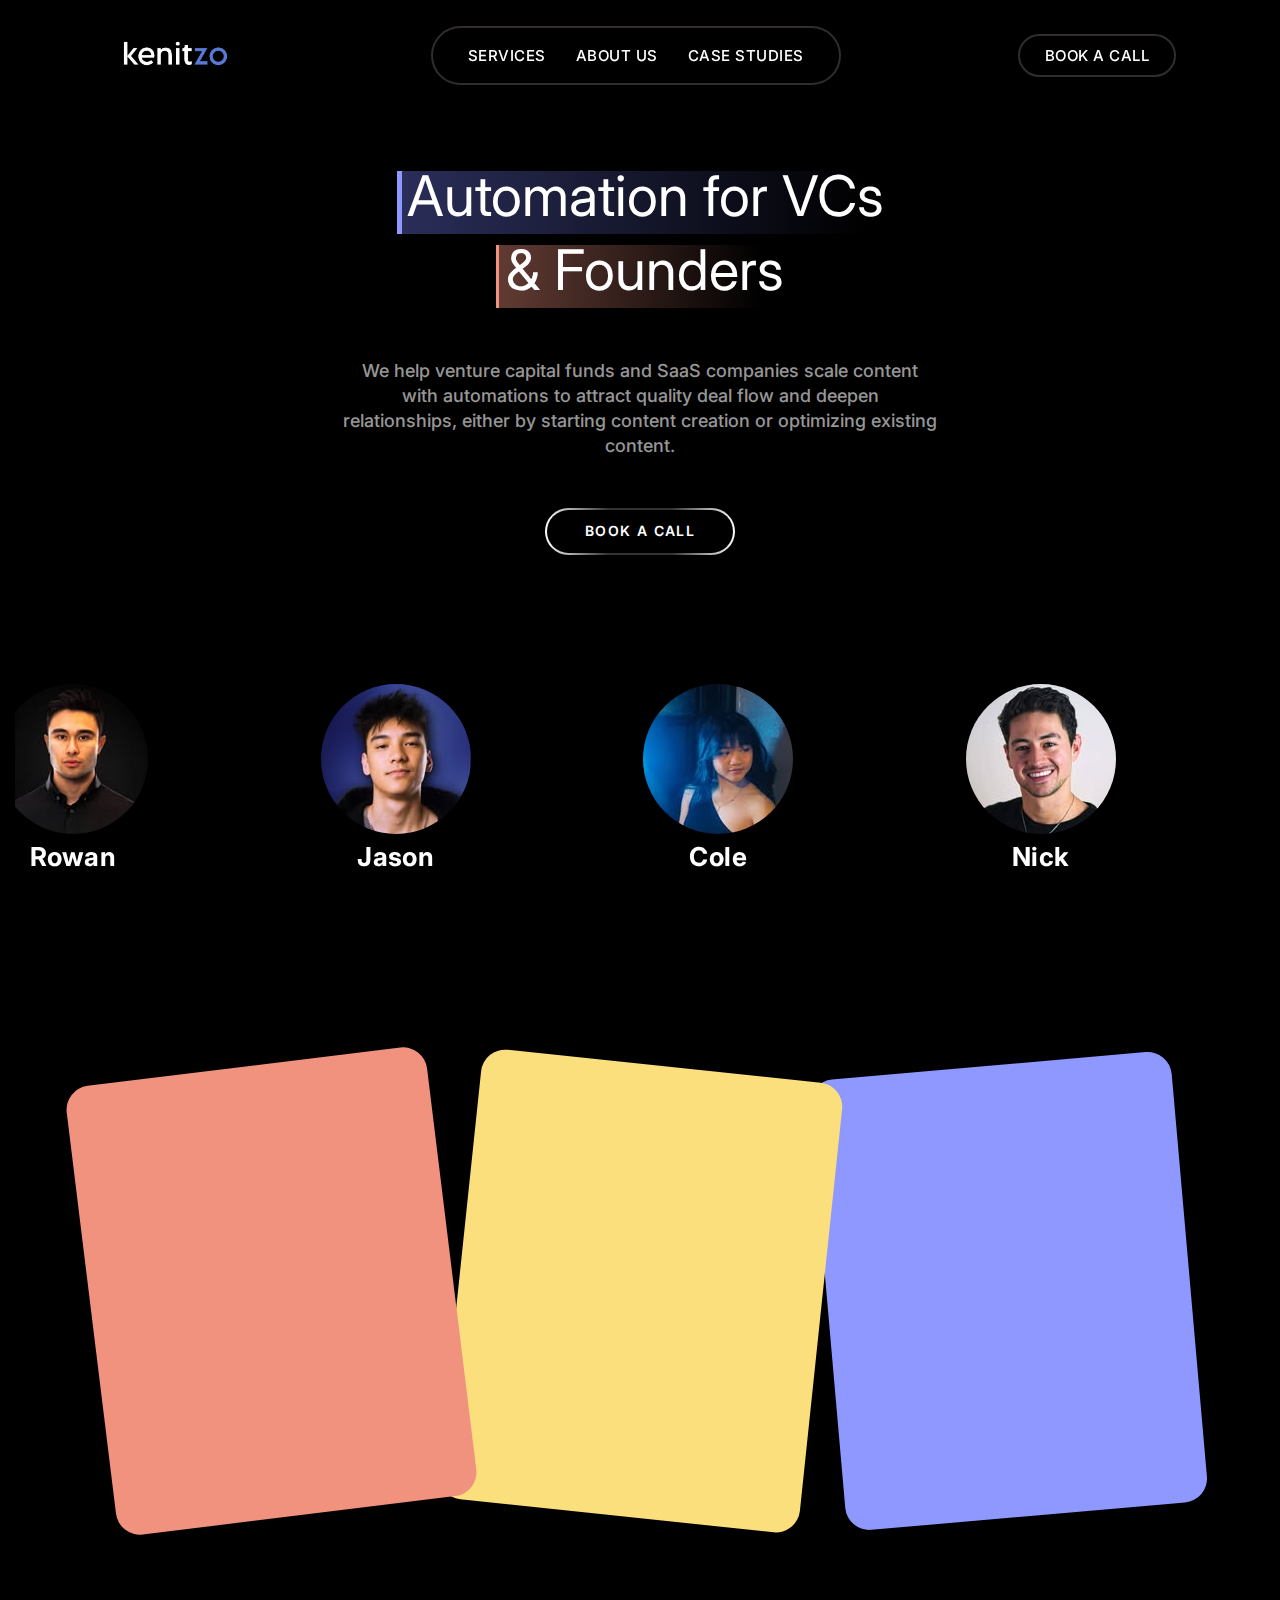
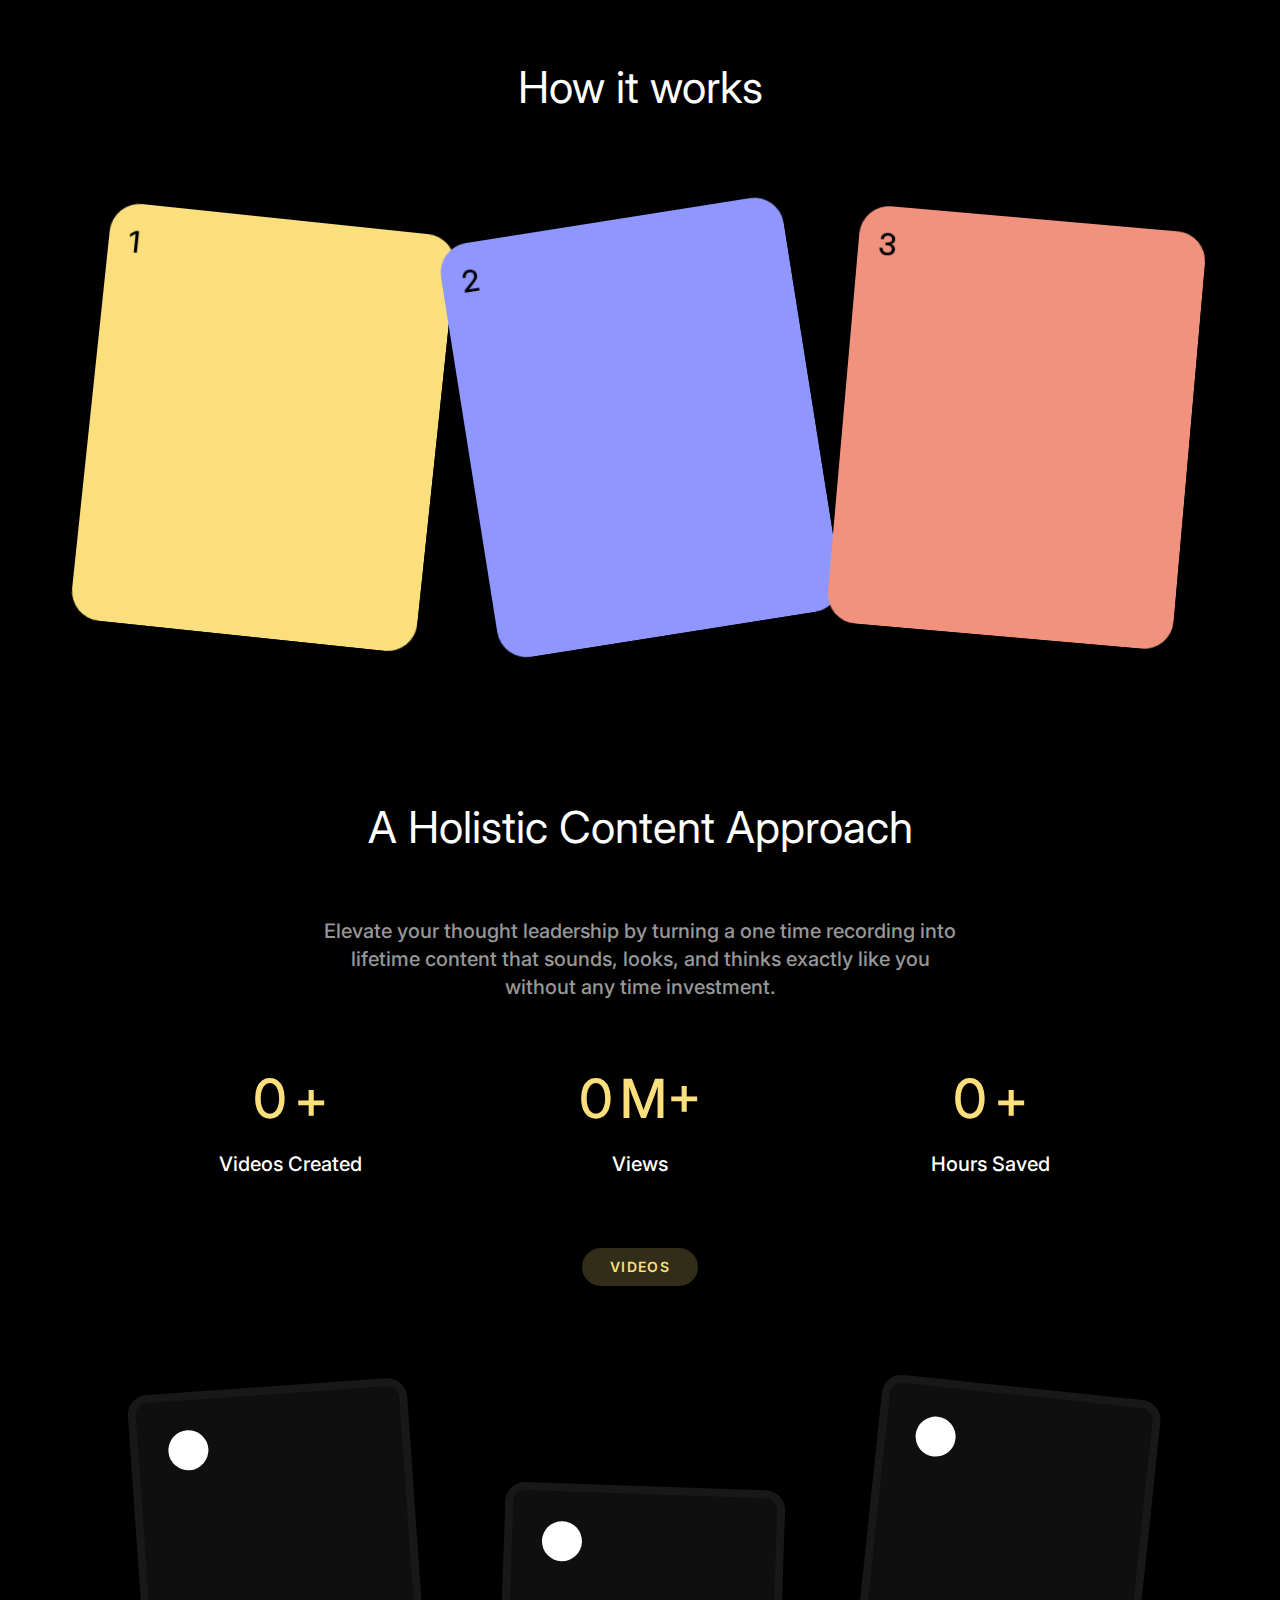
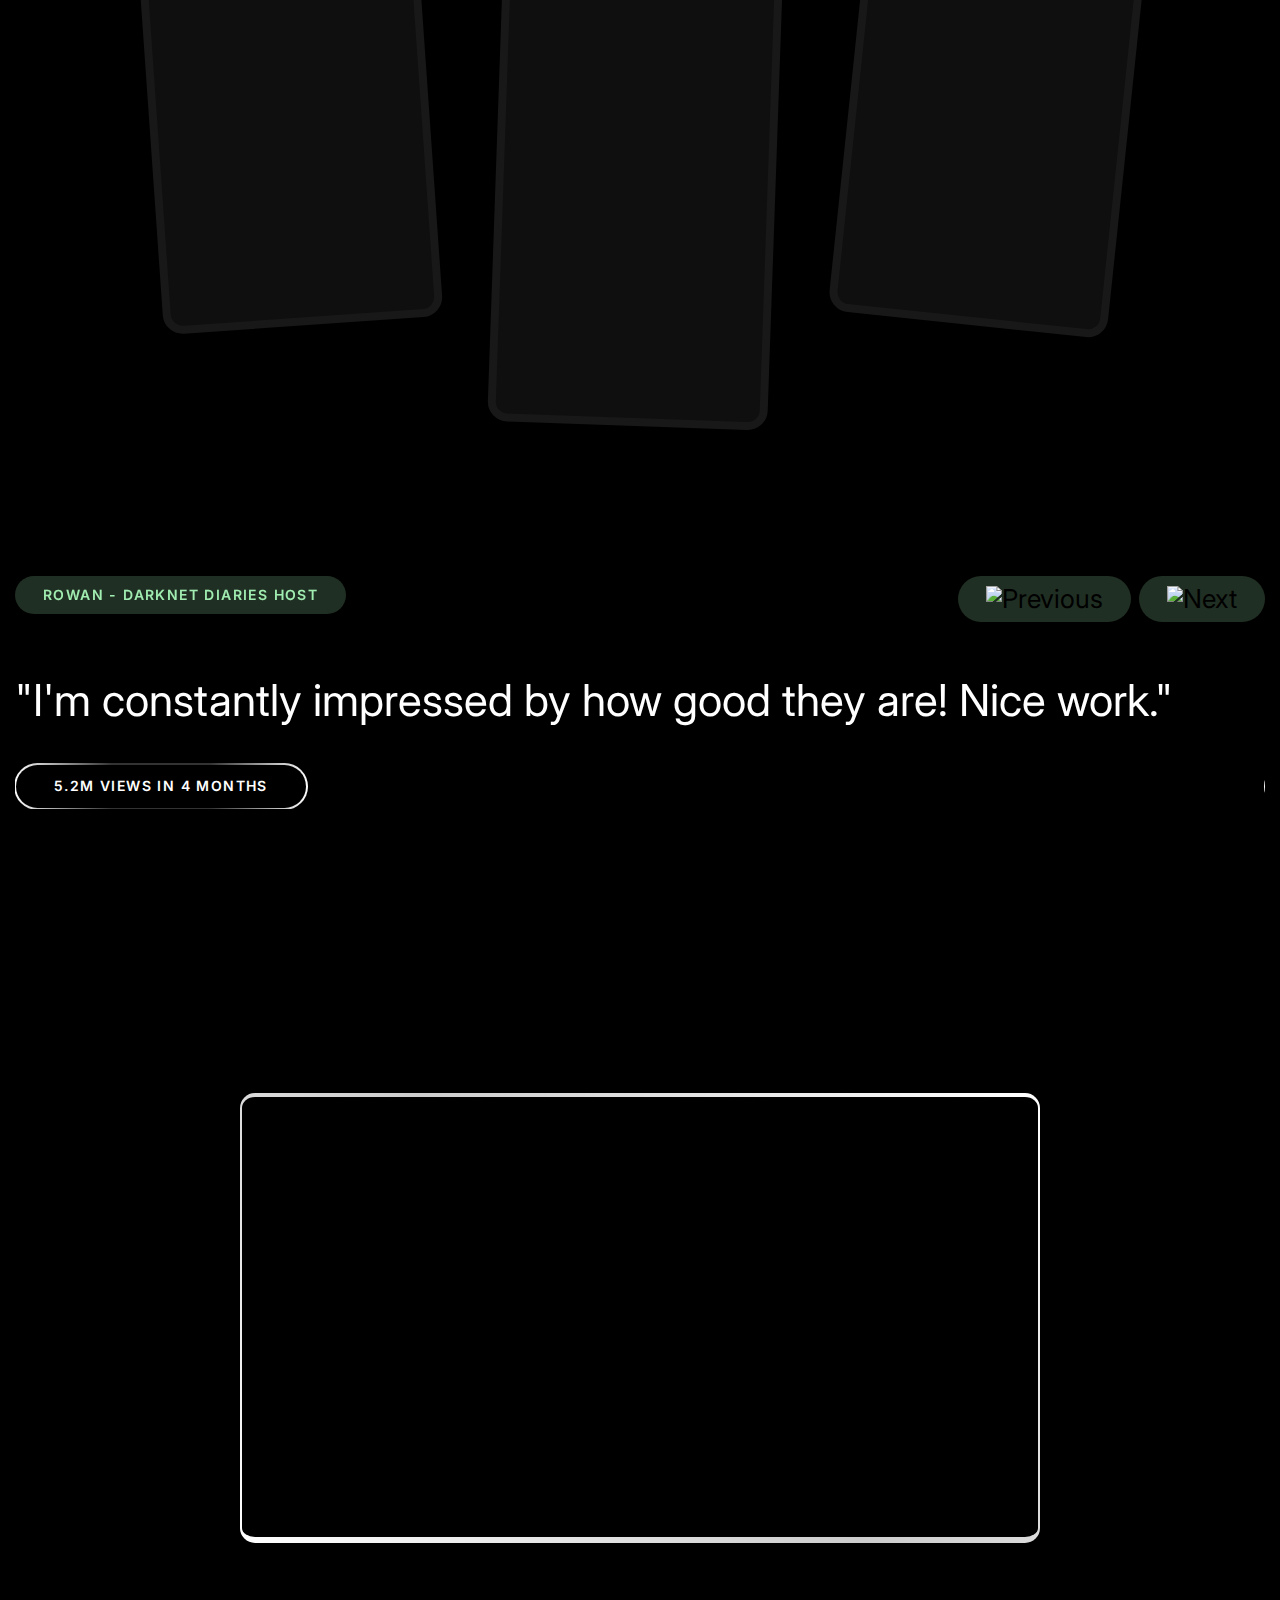
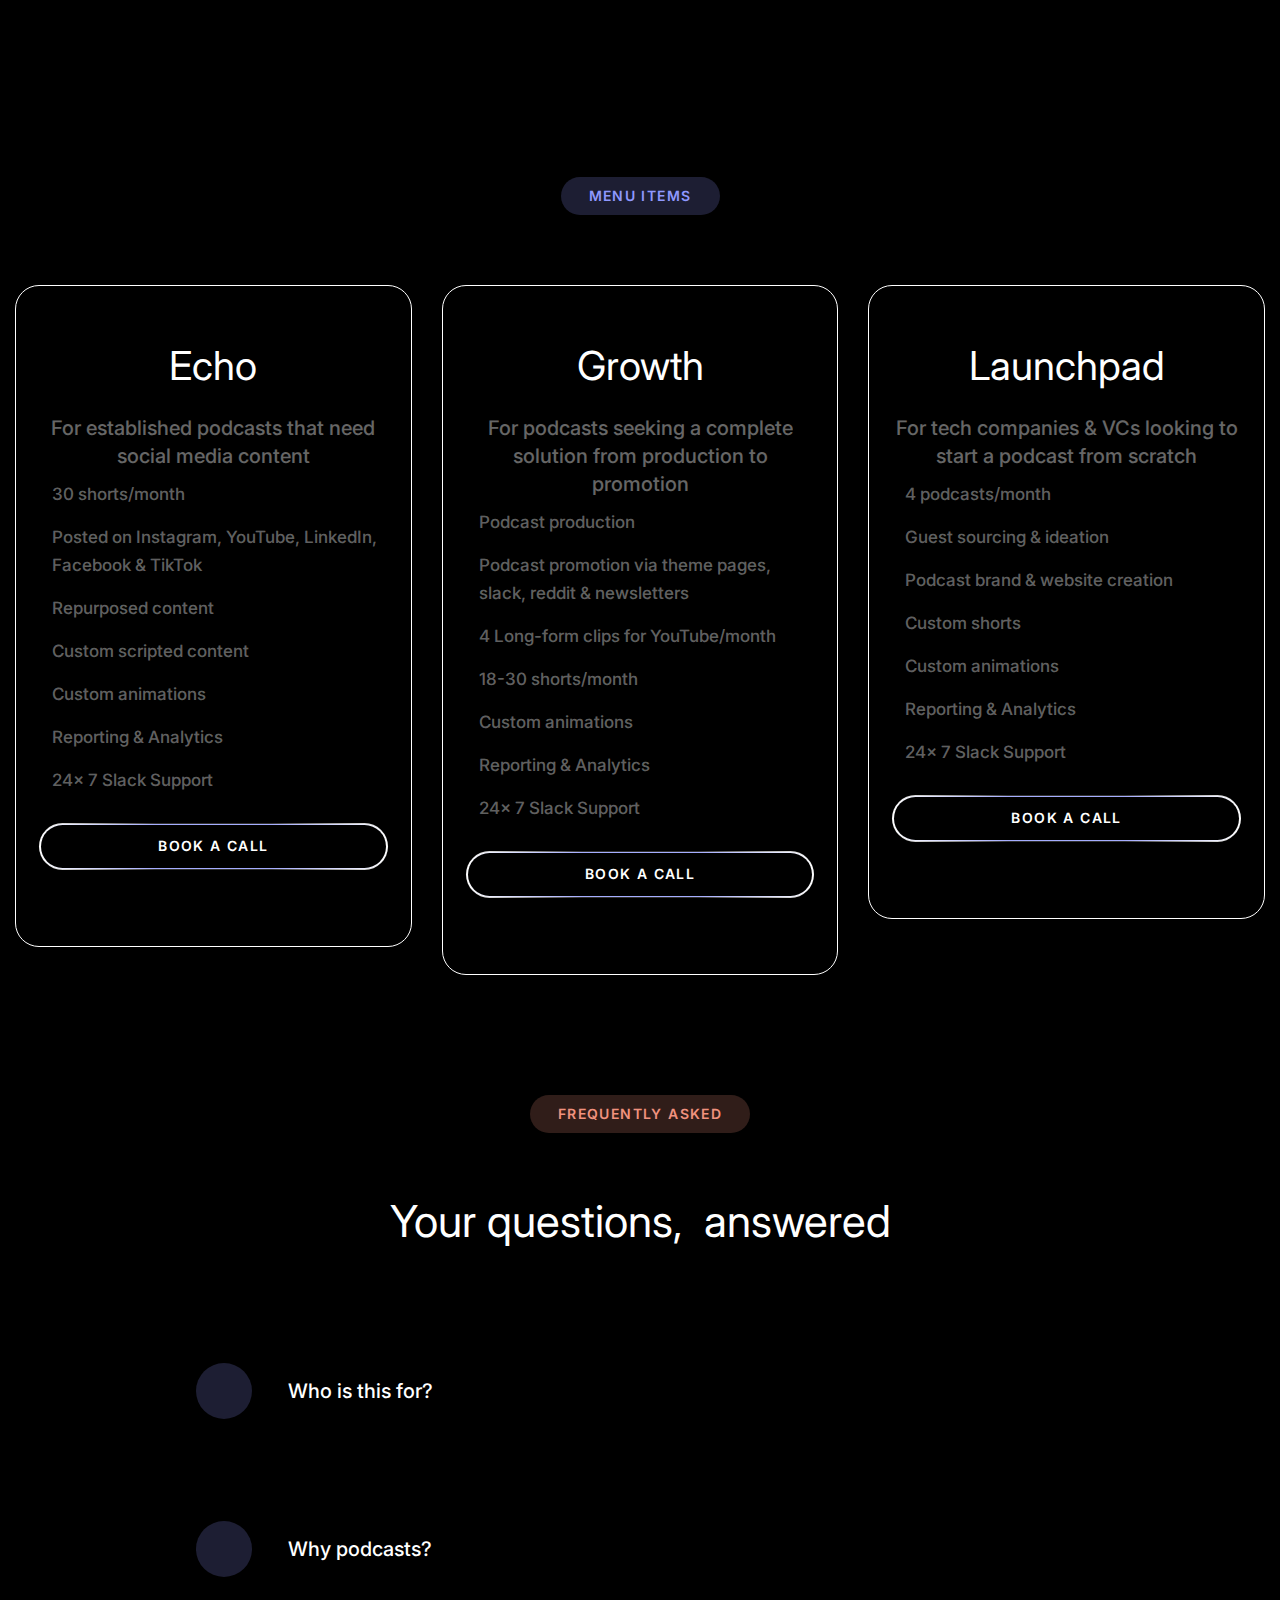
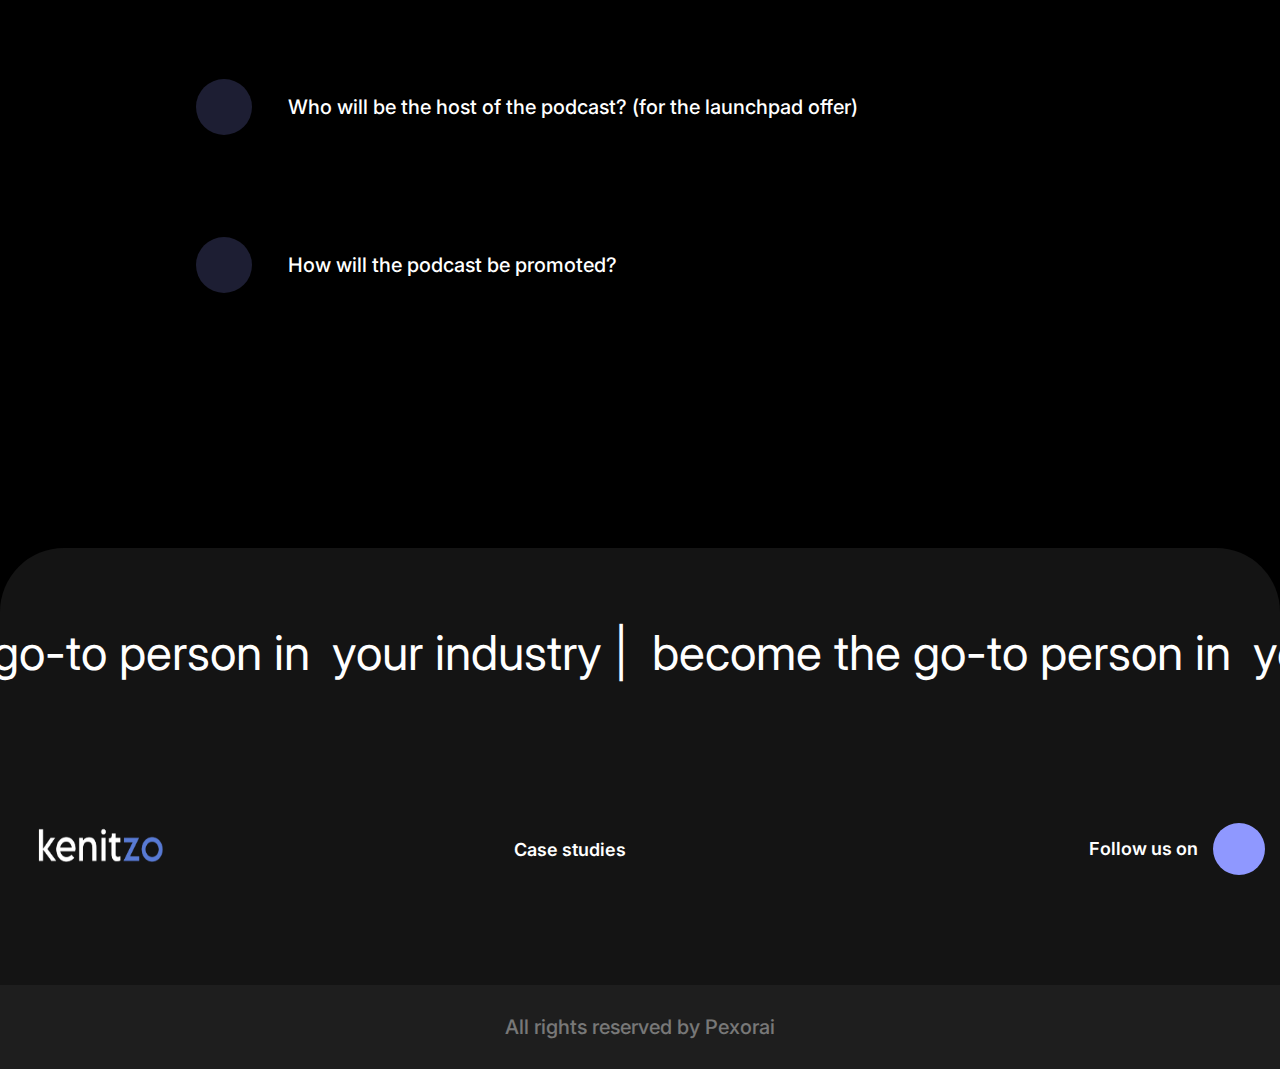
==== commit 83fc0174: "case studies add" ====
--- a/index.html
+++ b/index.html
@@ -35422,6 +35422,8 @@
     }
   </style> -->
   <link rel="stylesheet" href="./style.css">
+
+
   <meta name="google-site-verification" content="ESQMqsmp_i5yQ0yO4IZTzlNXXzacpdK5-pI8MC7DkK8" />
 </head>
 
@@ -35867,7 +35869,7 @@
               <div class="flip-card-back flip-back-sec-2">
                 <h4>2</h4>
                 <p>
-                  An AI clone that can be used to<br><strong>create unlimited videos</strong> </p>
+                  An AI clone <br> that can  be used to create <br><strong>unlimited videos</strong> </p>
               </div>
             </div>
           </div>
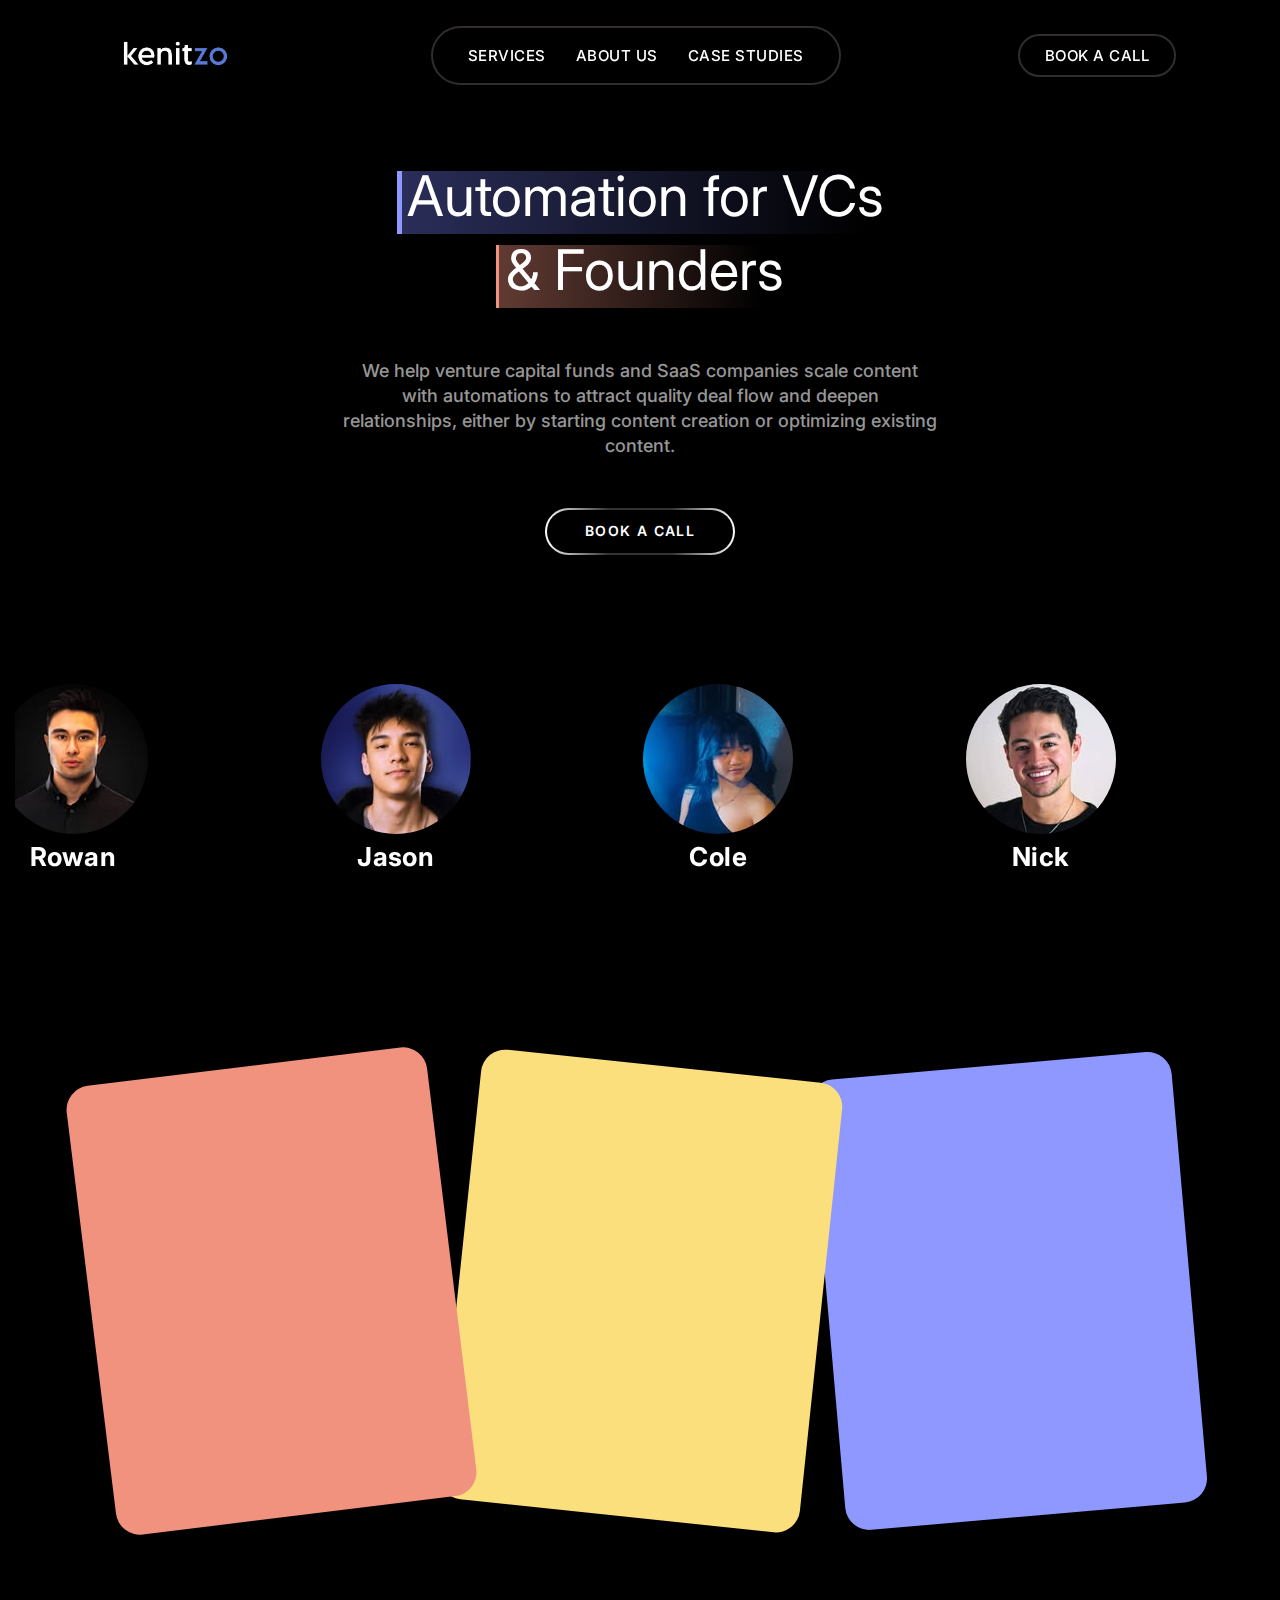
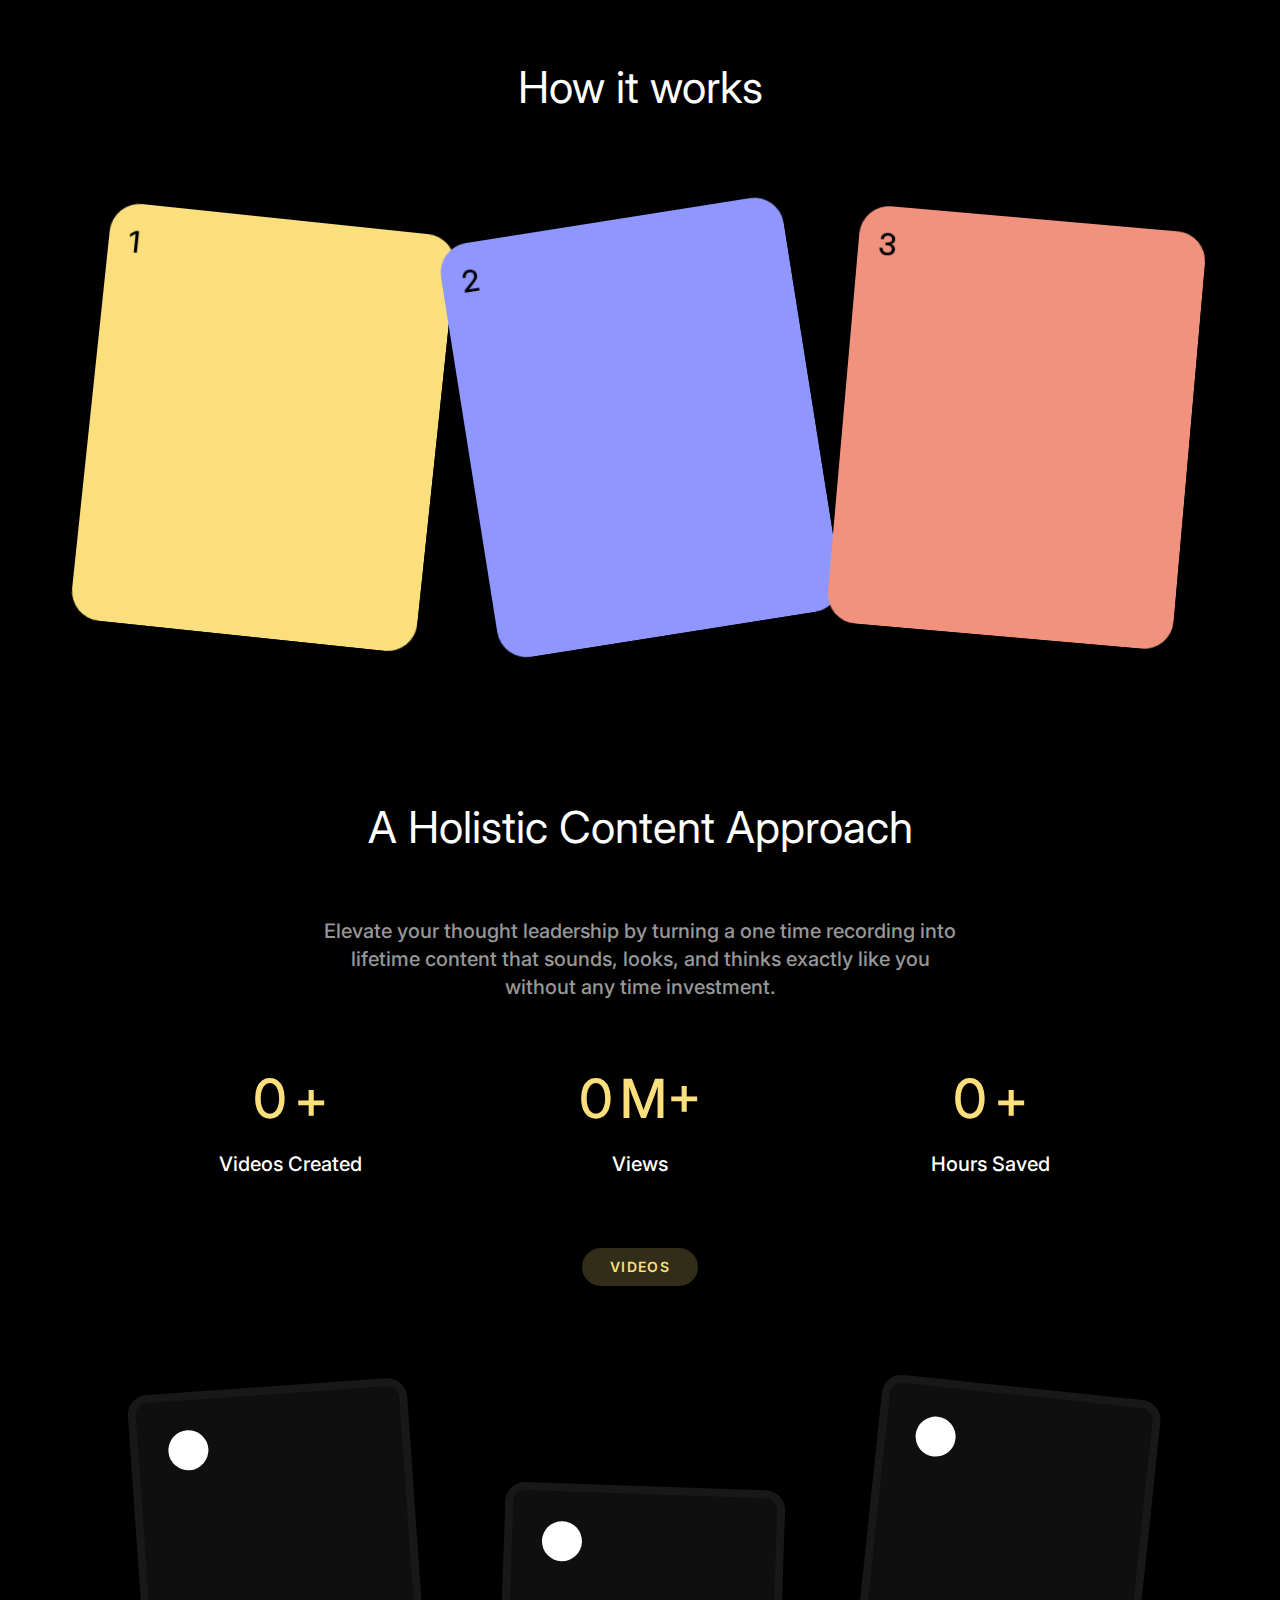
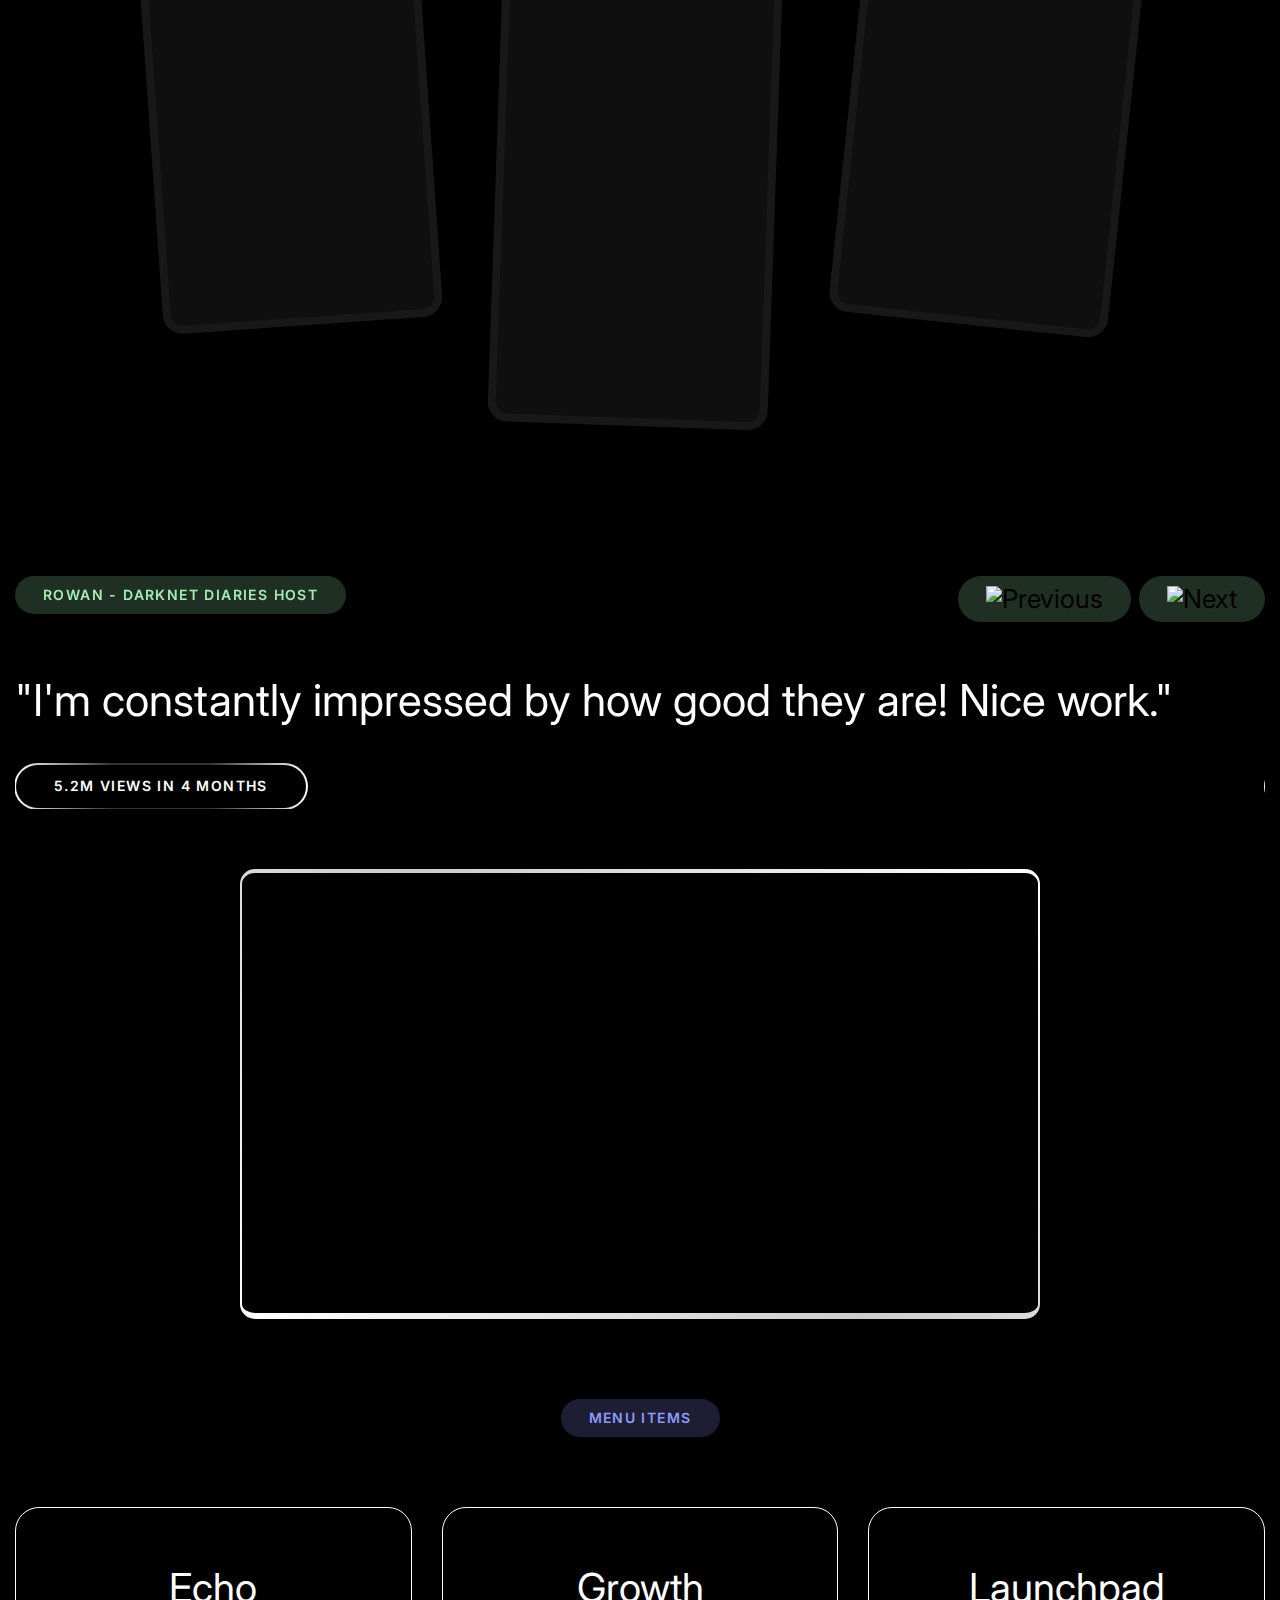
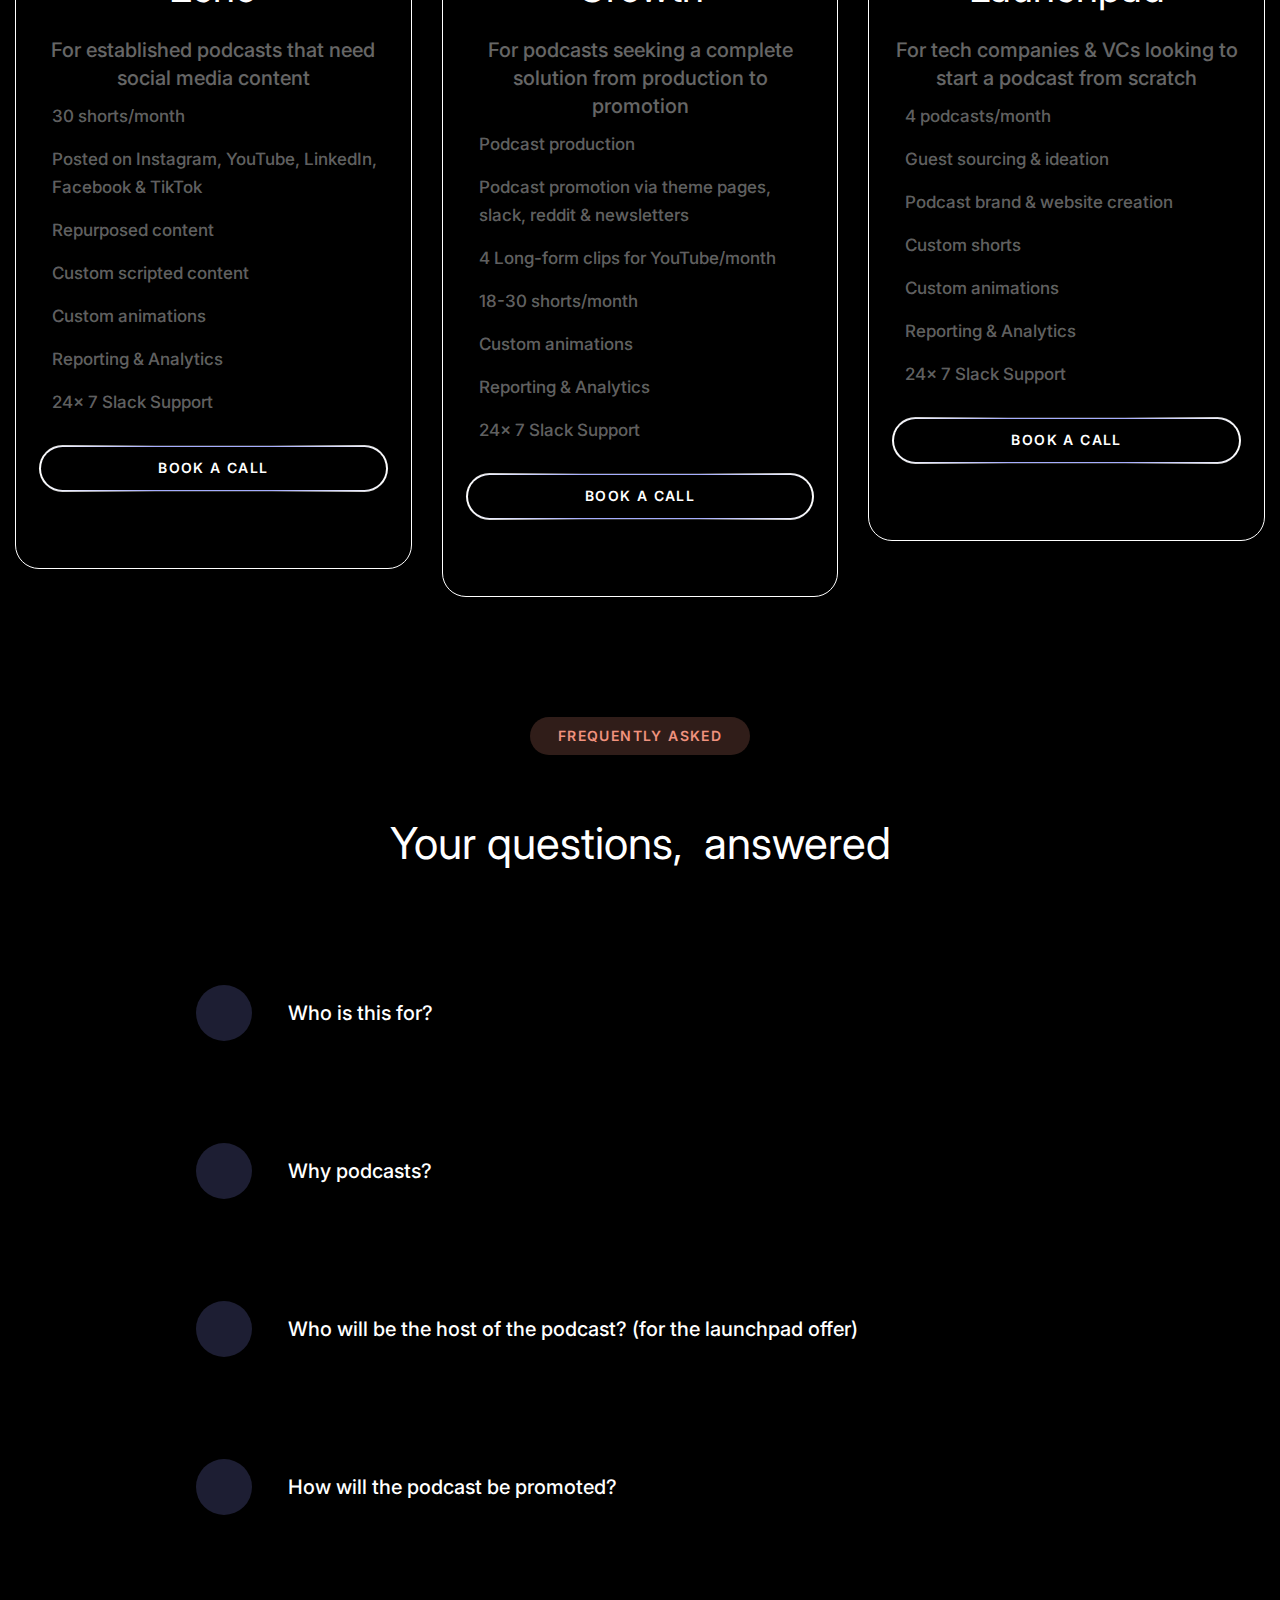
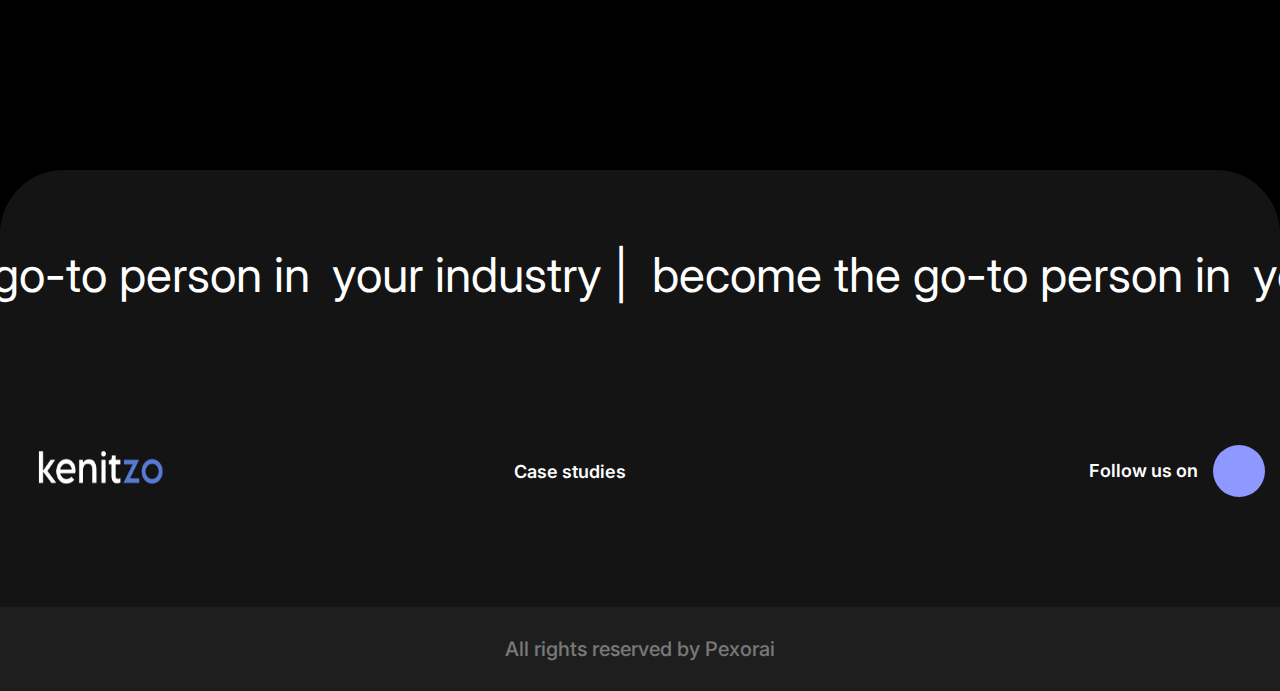
==== commit aa121501: "spacing problem fix" ====
--- a/index.html
+++ b/index.html
@@ -36086,10 +36086,10 @@
 
 
 
-  <div class="video-testimonial" style="margin-top: 20px; text-align: center;">
+  <!-- <div class="video-testimonial" style="margin-top: 20px; text-align: center;">
     <iframe width="560" height="200">
     </iframe>
-  </div>
+  </div> -->
 
 
   <style>
@@ -36159,10 +36159,10 @@
   </div>
 
 
-  <div class="video-testimonial" style="margin-top: 20px; text-align: center;">
+  <!-- <div class="video-testimonial" style="margin-top: 20px; text-align: center;">
     <iframe width="560" height="150">
     </iframe>
-  </div>
+  </div> -->
 
 
 
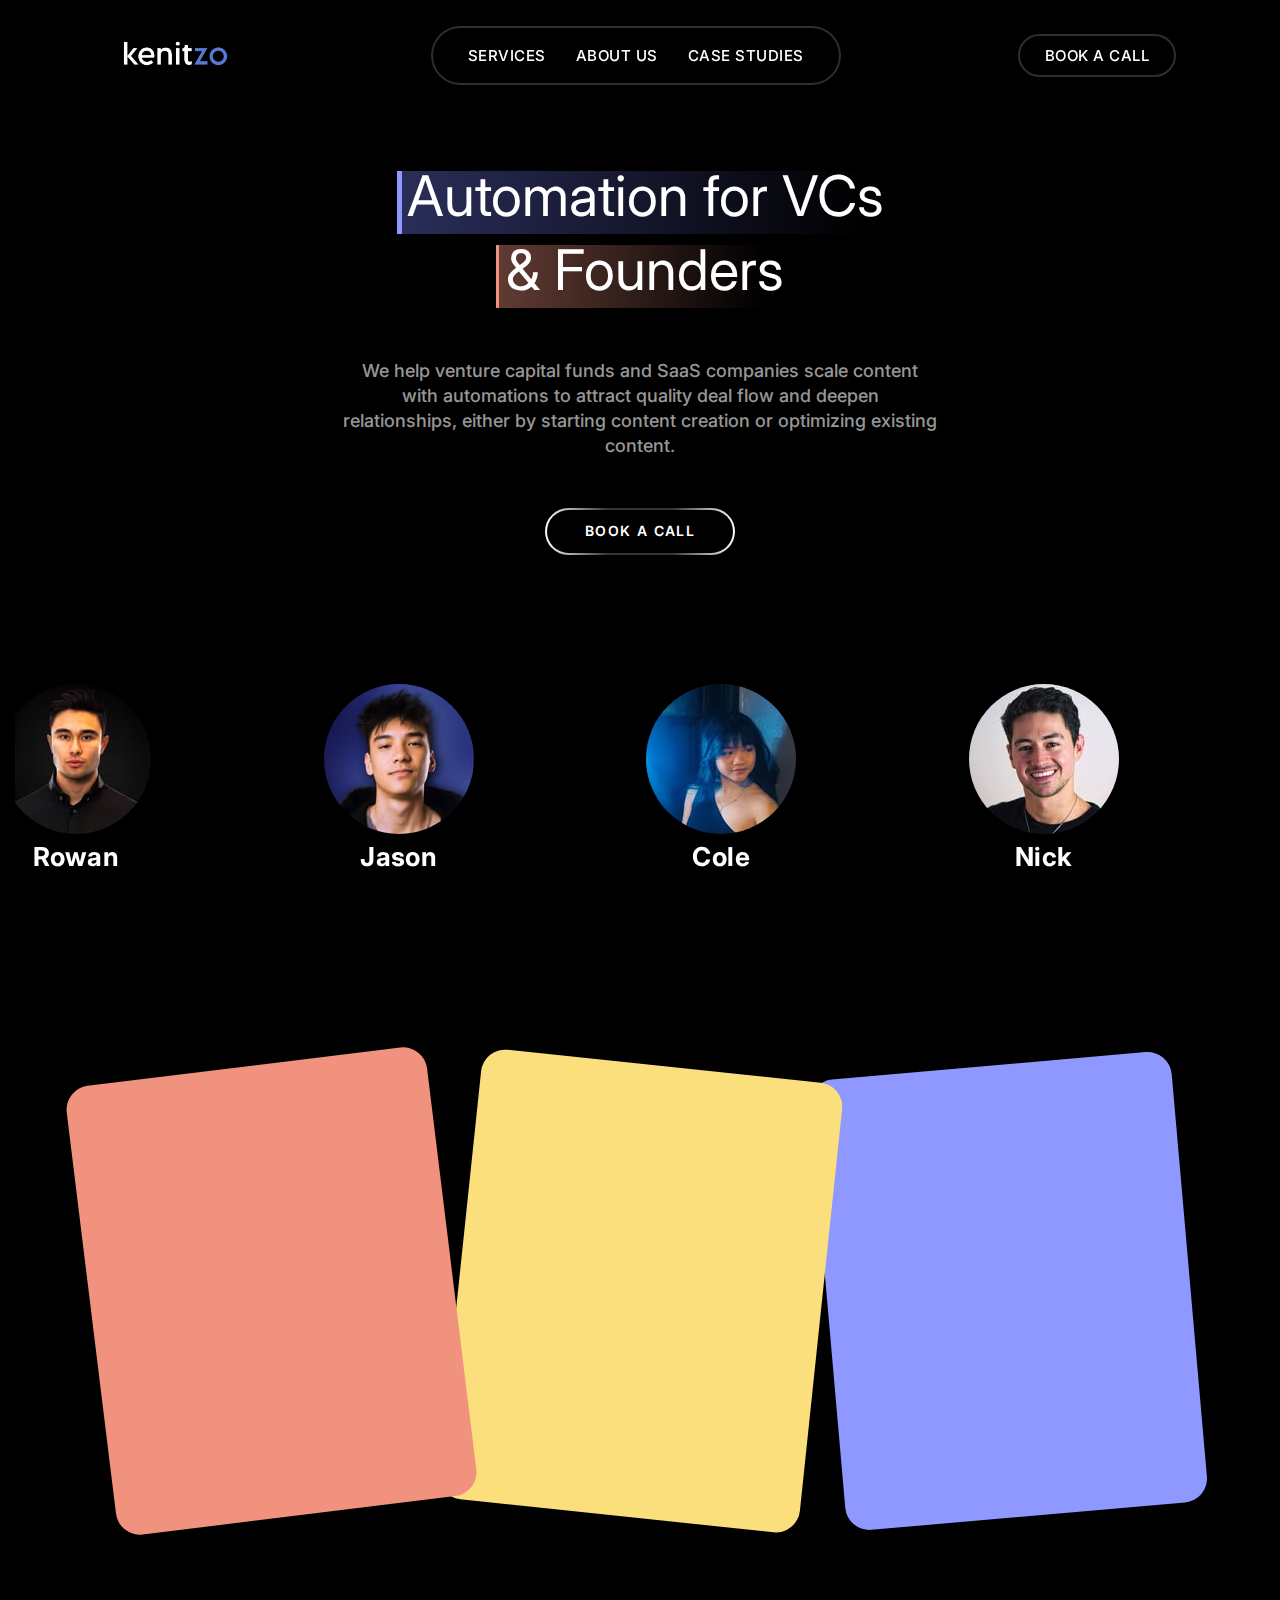
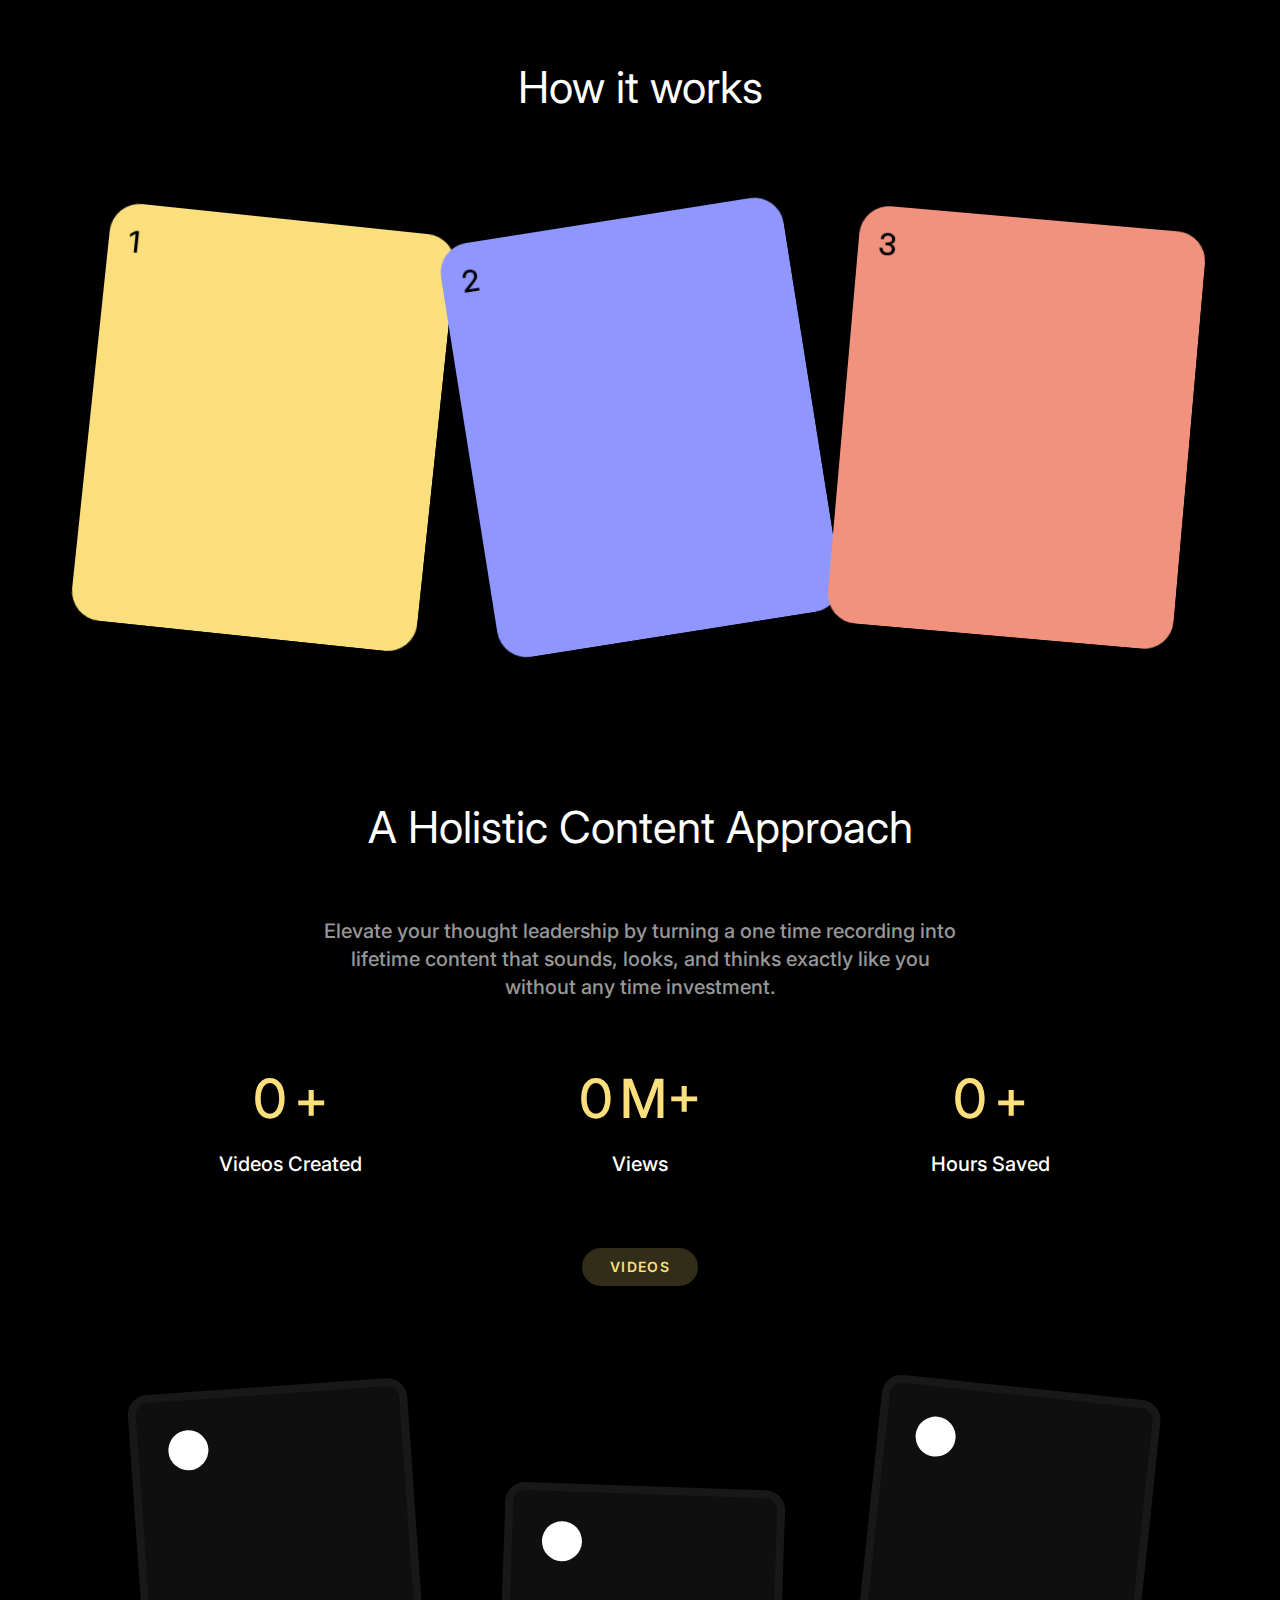
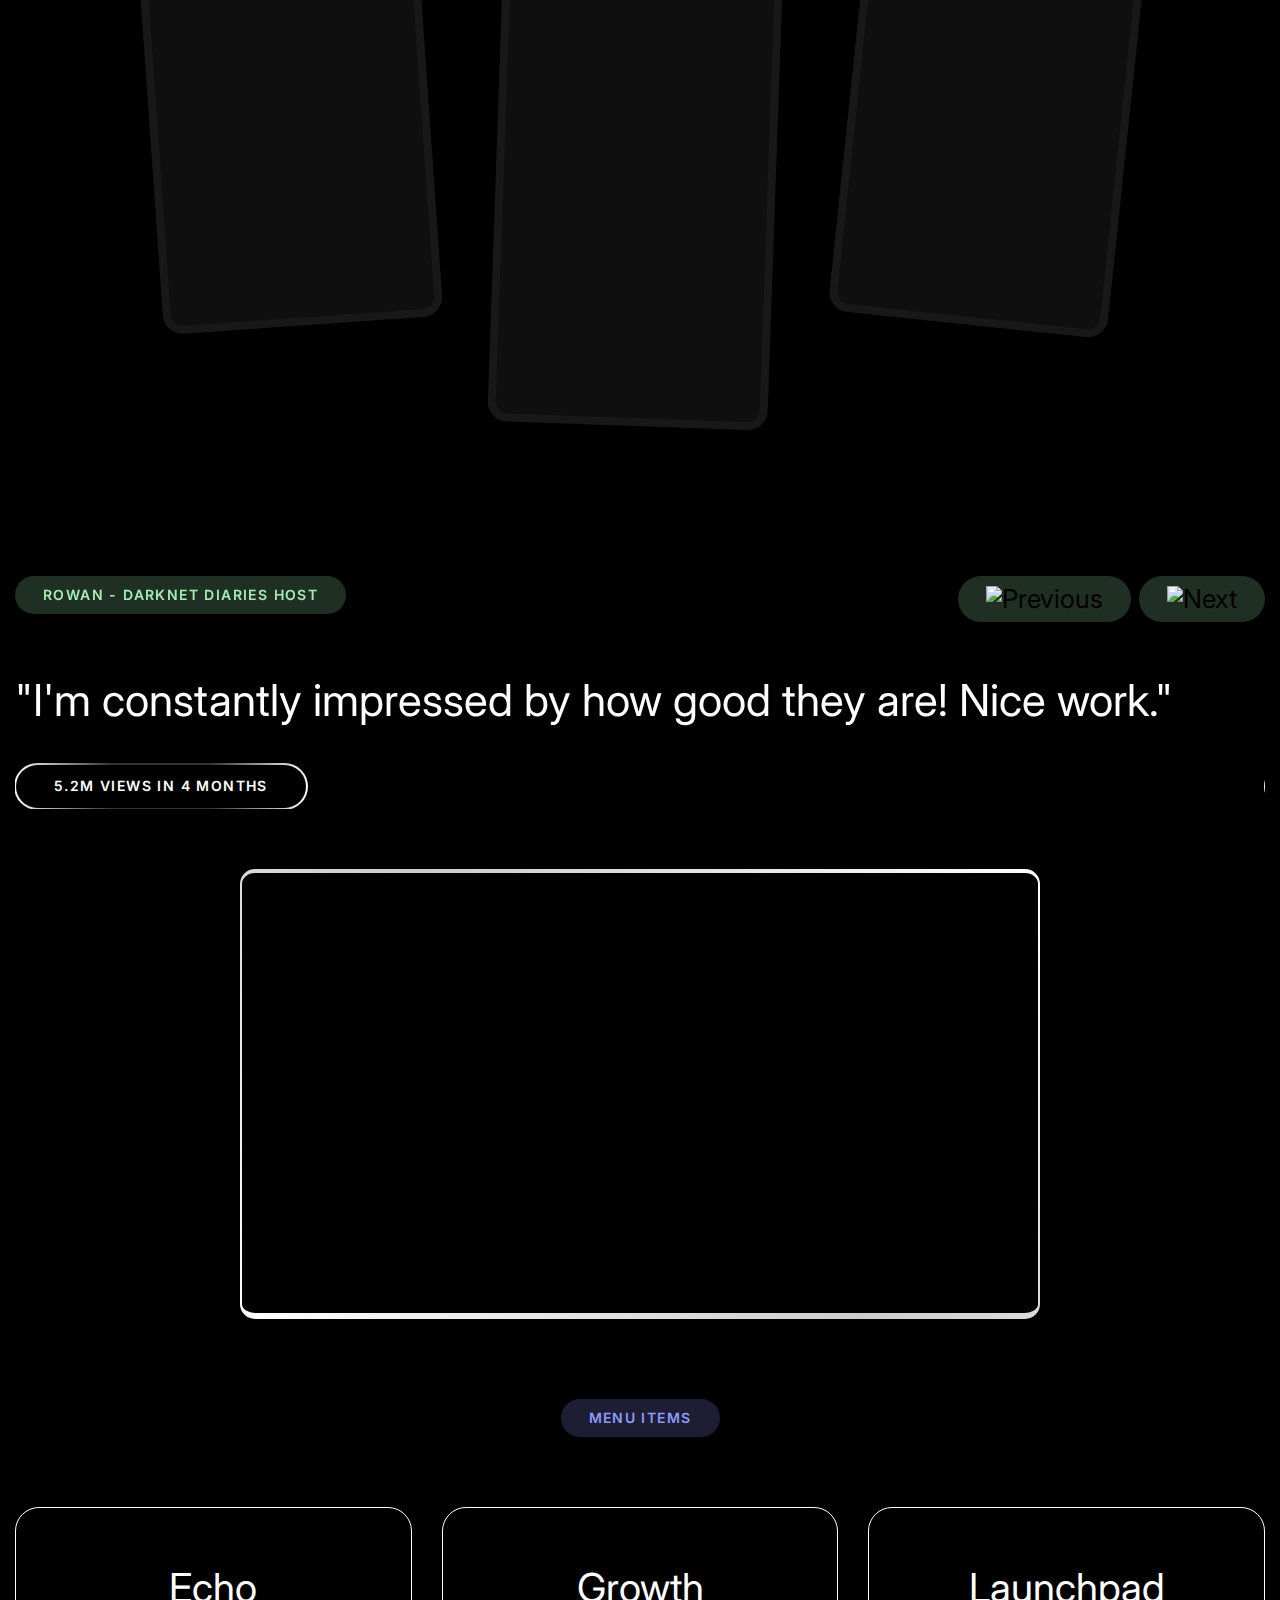
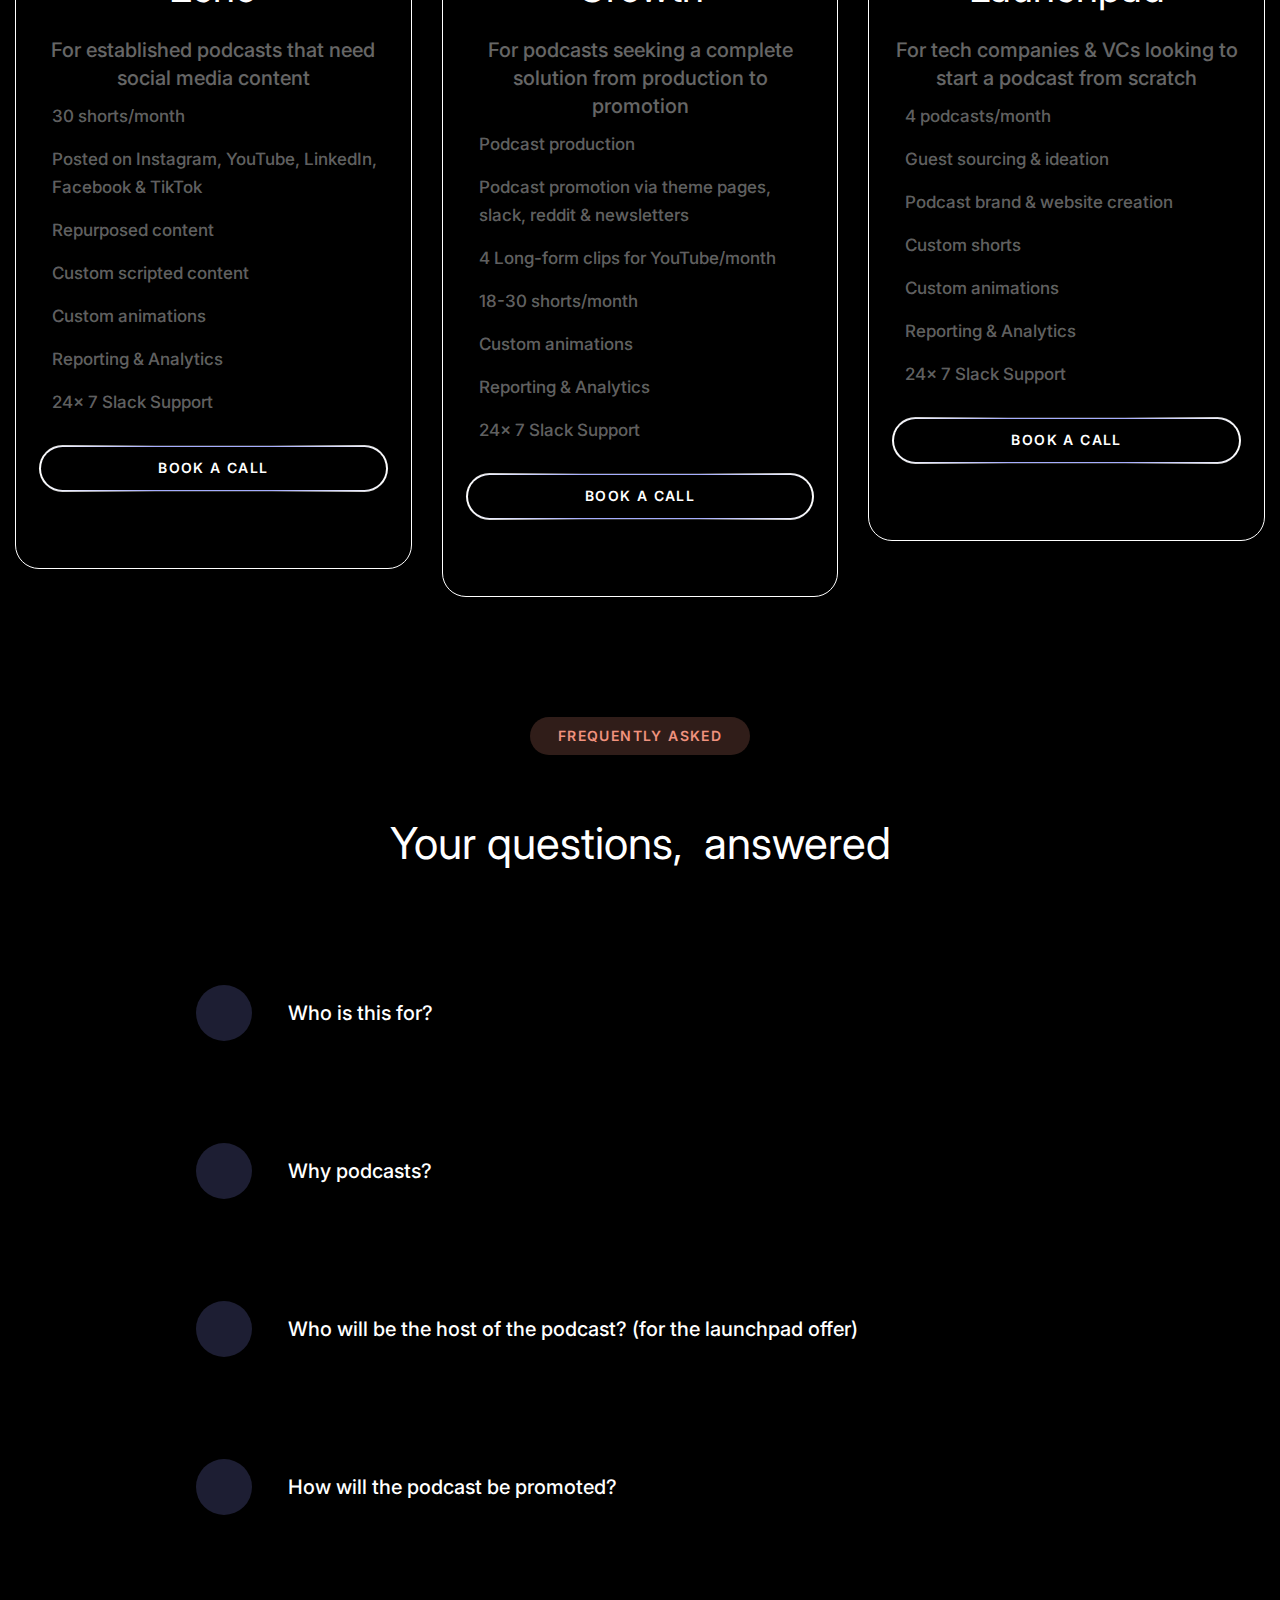
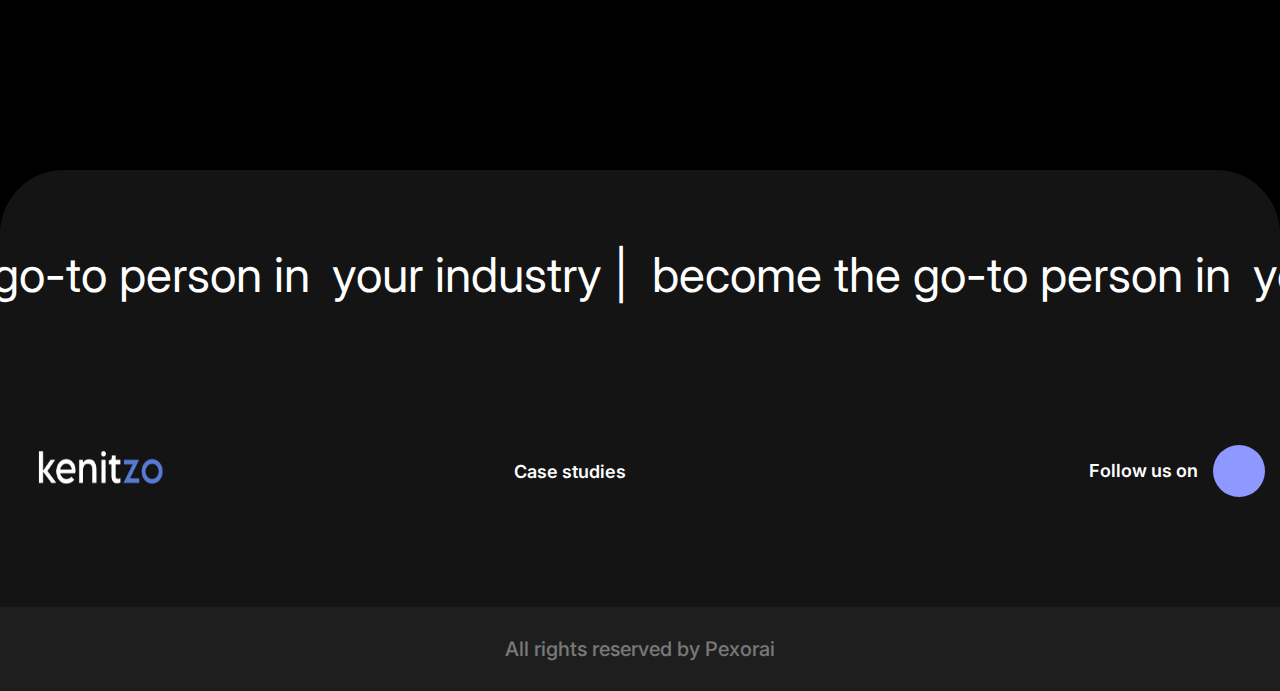
==== commit bd74062d: "nav scrolling fix" ====
--- a/index.html
+++ b/index.html
@@ -35467,11 +35467,11 @@
     border: 2px solid #322D2D;
     background-color: transparent !important;
 ">
-      <a href="#"
+      <a href="#menu-tems"
         style="color: #ffffff; text-decoration: none; margin: 0 clamp(5px, 1.5vw, 15px); font-size: clamp(15px, 1vw, 14px); font-weight: 500; letter-spacing: 0.5px;"
         onmouseover="this.style.color='#8D96FB';this.style.fontWeight='900'"
         onmouseout="this.style.color='#ffffff'">SERVICES</a>
-      <a href="#"
+      <a href="#faq"
         style="color: #ffffff; text-decoration: none; margin: 0 clamp(5px, 1.5vw, 15px); font-size: clamp(15px, 1vw, 14px); font-weight: 500; letter-spacing: 0.5px;"
         onmouseover="this.style.color='#8D96FB';this.style.fontWeight='900'"
         onmouseout="this.style.color='#ffffff'">ABOUT
@@ -35564,7 +35564,7 @@
     opacity: 0;
 ">
     <div style="display: flex; flex-direction: column; width: 100%;">
-      <a href="#" class="menu-link" style="
+      <a href="#menu-tems" class="menu-link" style="
             color: #ffffff; 
             text-decoration: none; 
             margin: 15px 0; 
@@ -35574,11 +35574,10 @@
             letter-spacing: 0.5px;
             width: 100%;
             display: block;
-        "
-        onmouseover="this.style.color='#8D96FB';this.style.fontWeight='900'"
+        " onmouseover="this.style.color='#8D96FB';this.style.fontWeight='900'"
         onmouseout="this.style.color='#ffffff'">SERVICES</a>
 
-      <a href="#" class="menu-link" style="
+      <a href="#faq" class="menu-link" style="
             color: #ffffff; 
             text-decoration: none; 
             margin: 15px 0; 
@@ -35588,8 +35587,7 @@
             letter-spacing: 0.5px;
             width: 100%;
             display: block;
-        "
-        onmouseover="this.style.color='#8D96FB';this.style.fontWeight='900'"
+        " onmouseover="this.style.color='#8D96FB';this.style.fontWeight='900'"
         onmouseout="this.style.color='#ffffff'">ABOUT US</a>
 
       <a href="casestudies.html" class="menu-link" style="
@@ -35602,8 +35600,7 @@
             letter-spacing: 0.5px;
             width: 100%;
             display: block;
-        "
-        onmouseover="this.style.color='#8D96FB';this.style.fontWeight='900'"
+        " onmouseover="this.style.color='#8D96FB';this.style.fontWeight='900'"
         onmouseout="this.style.color='#ffffff'">CASE STUDIES</a>
     </div>
 
@@ -35624,8 +35621,7 @@
             -webkit-backdrop-filter: blur(5px);
             background-color: rgba(255, 255, 255, 0.05);
             transition: all 0.3s ease;
-        "
-        onmouseover="this.style.backgroundColor='#8F98FF';this.style.color='black';this.style.fontWeight='800'"
+        " onmouseover="this.style.backgroundColor='#8F98FF';this.style.color='black';this.style.fontWeight='800'"
         onmouseout="this.style.backgroundColor='transparent'; this.style.color='#ffffff'">BOOK A CALL</a>
     </div>
   </div>
@@ -35869,7 +35865,7 @@
               <div class="flip-card-back flip-back-sec-2">
                 <h4>2</h4>
                 <p>
-                  An AI clone <br> that can  be used to create <br><strong>unlimited videos</strong> </p>
+                  An AI clone <br> that can be used to create <br><strong>unlimited videos</strong> </p>
               </div>
             </div>
           </div>
@@ -36179,7 +36175,7 @@
   <div class="comm-section step-sec">
     <div class="container">
 
-      <div class="plan-head">
+      <div class="plan-head" id="menu-tems">
         <div class="box"></div>
         <div class="content-tag violet center">menu items</div>
 
@@ -36249,7 +36245,7 @@
 
 
 
-  <section class="comm-section faq-sec">
+  <section class="comm-section faq-sec" id="faq">
     <div class="container">
       <div class="content-tag red center">frequently asked</div>
       <h3 class="comm-sec-hdn">
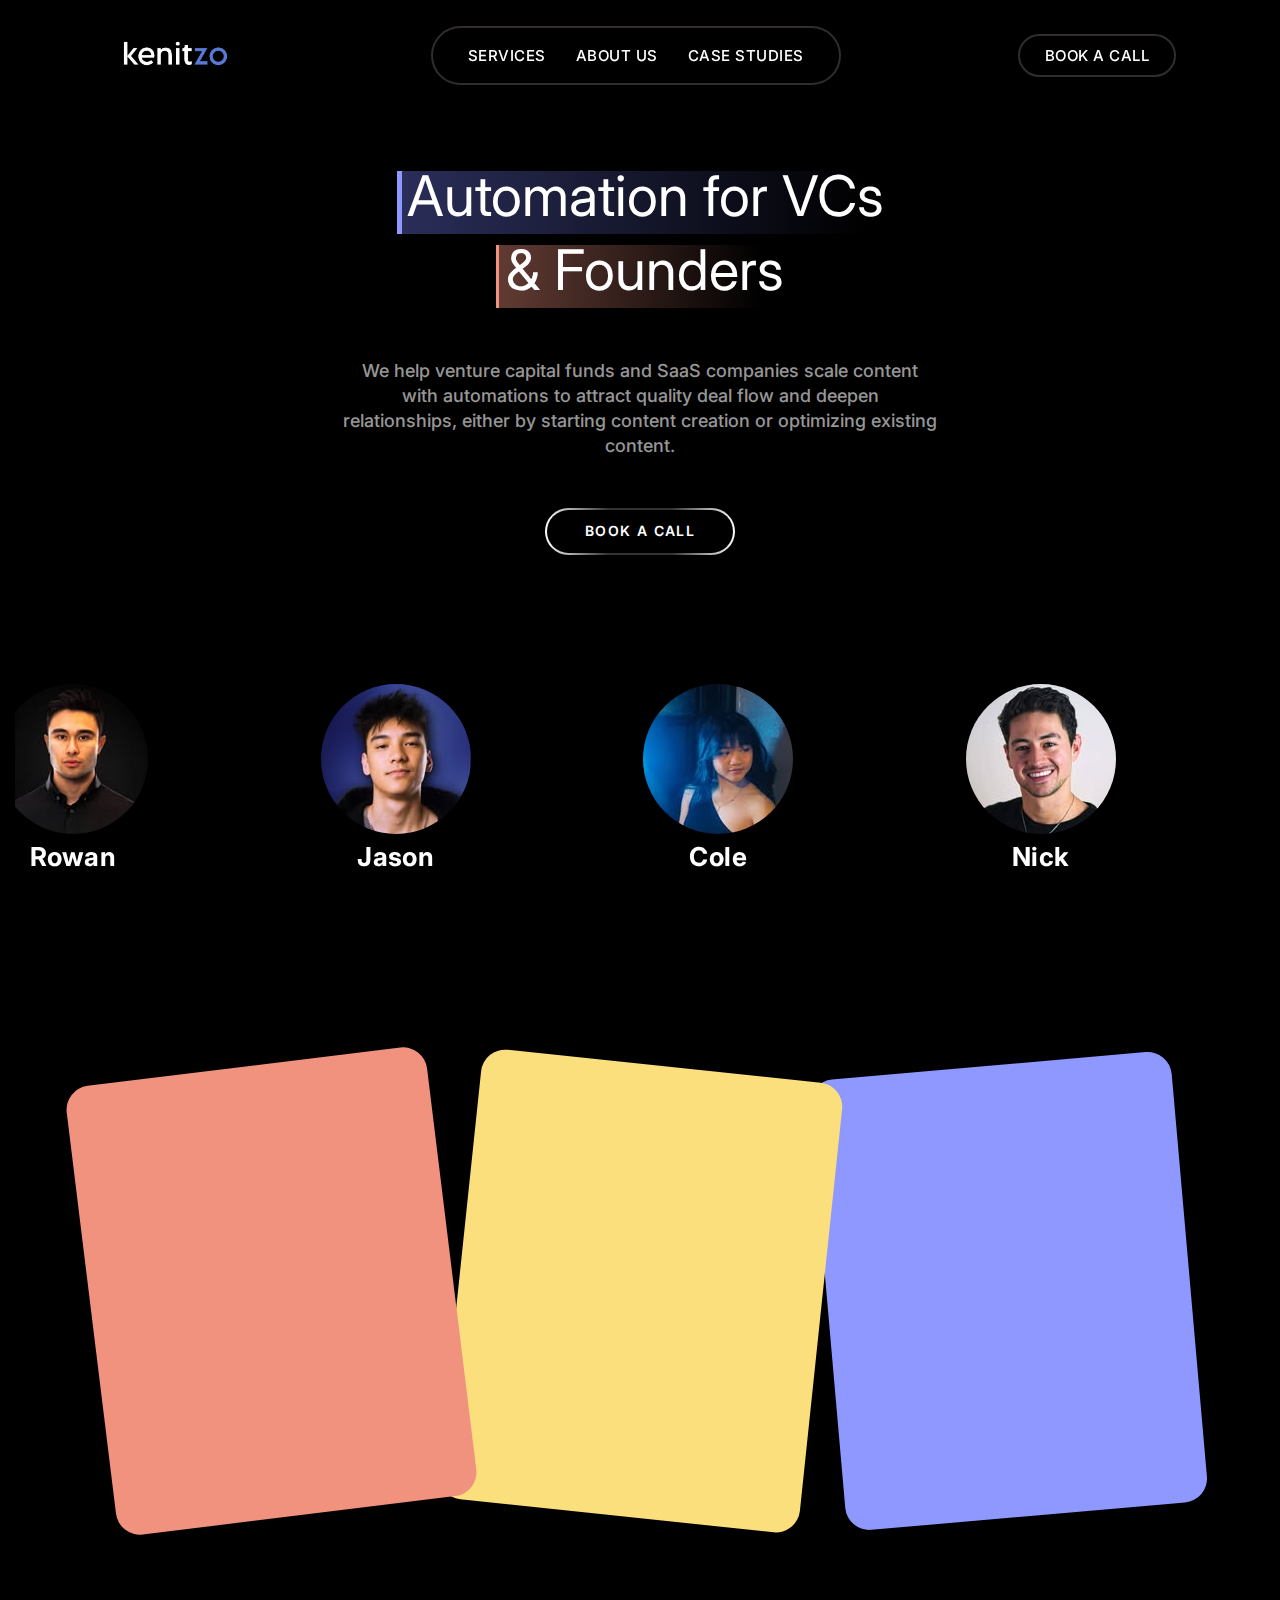
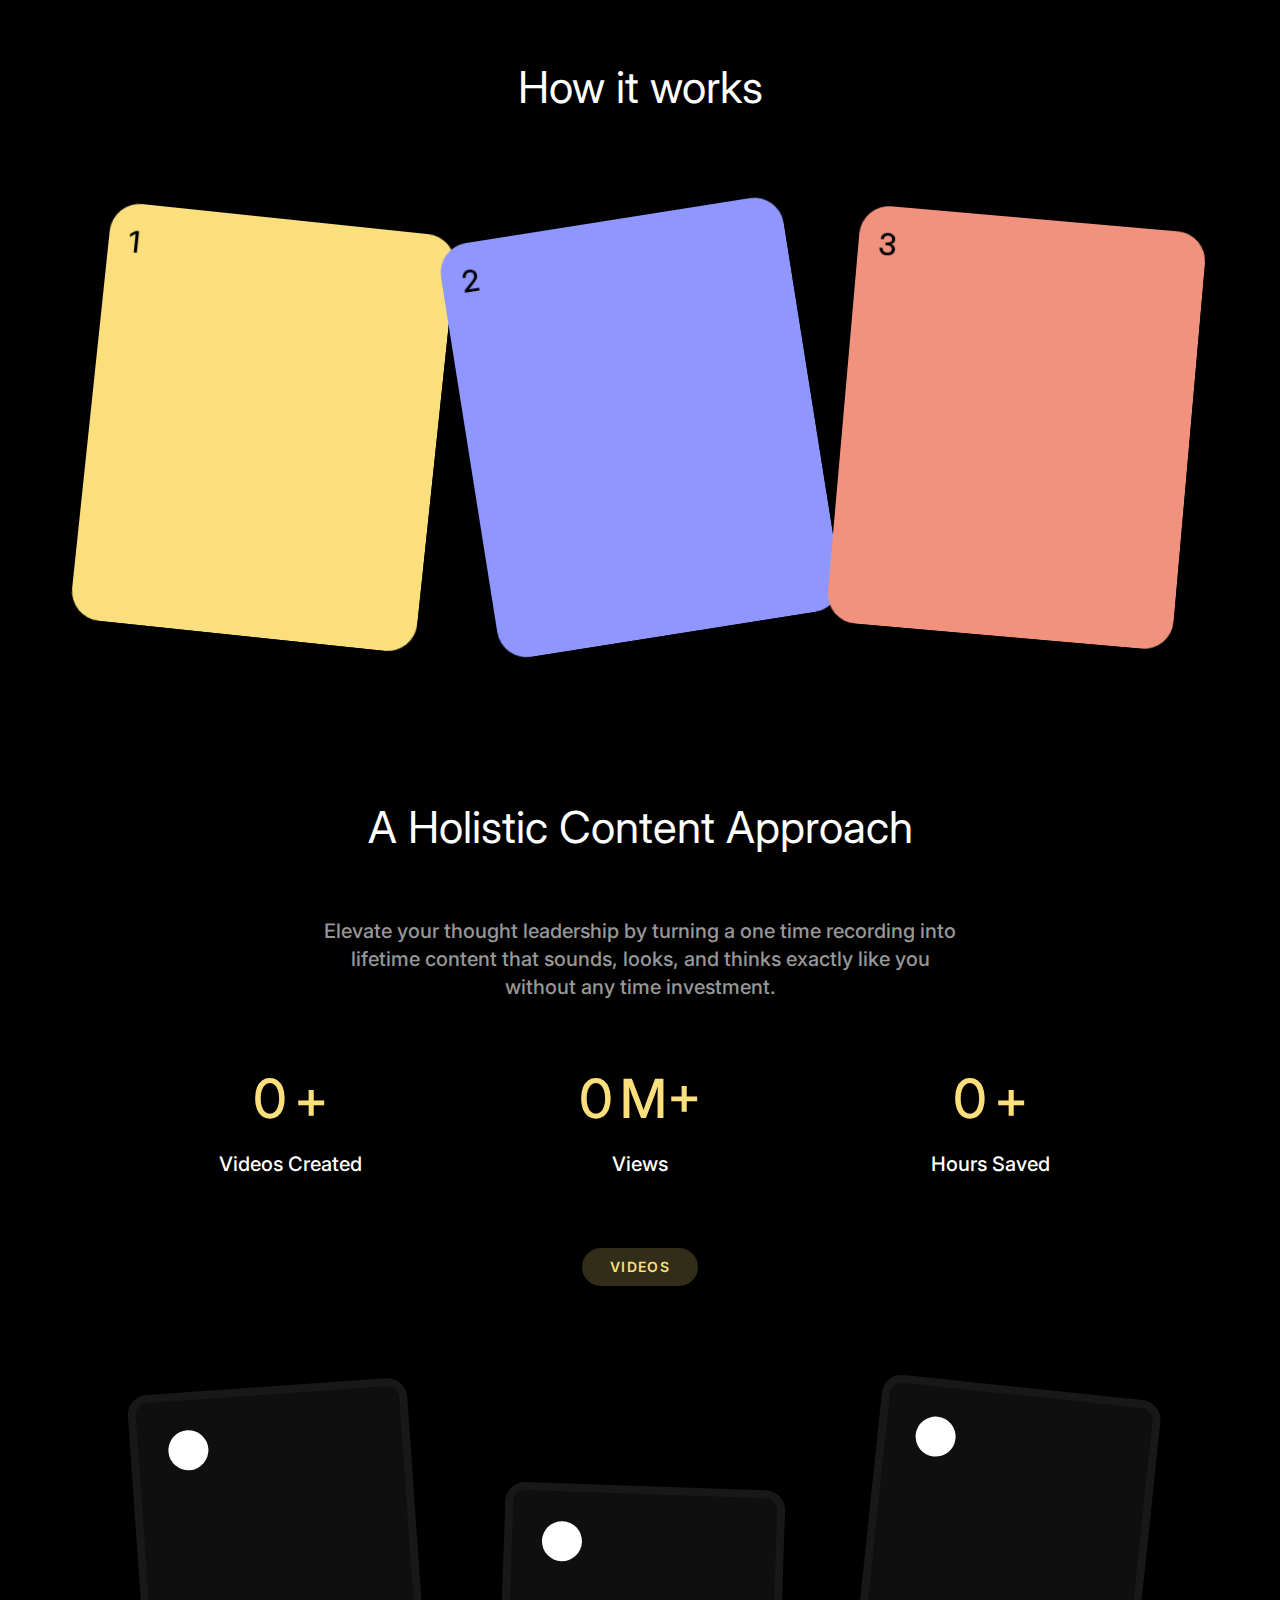
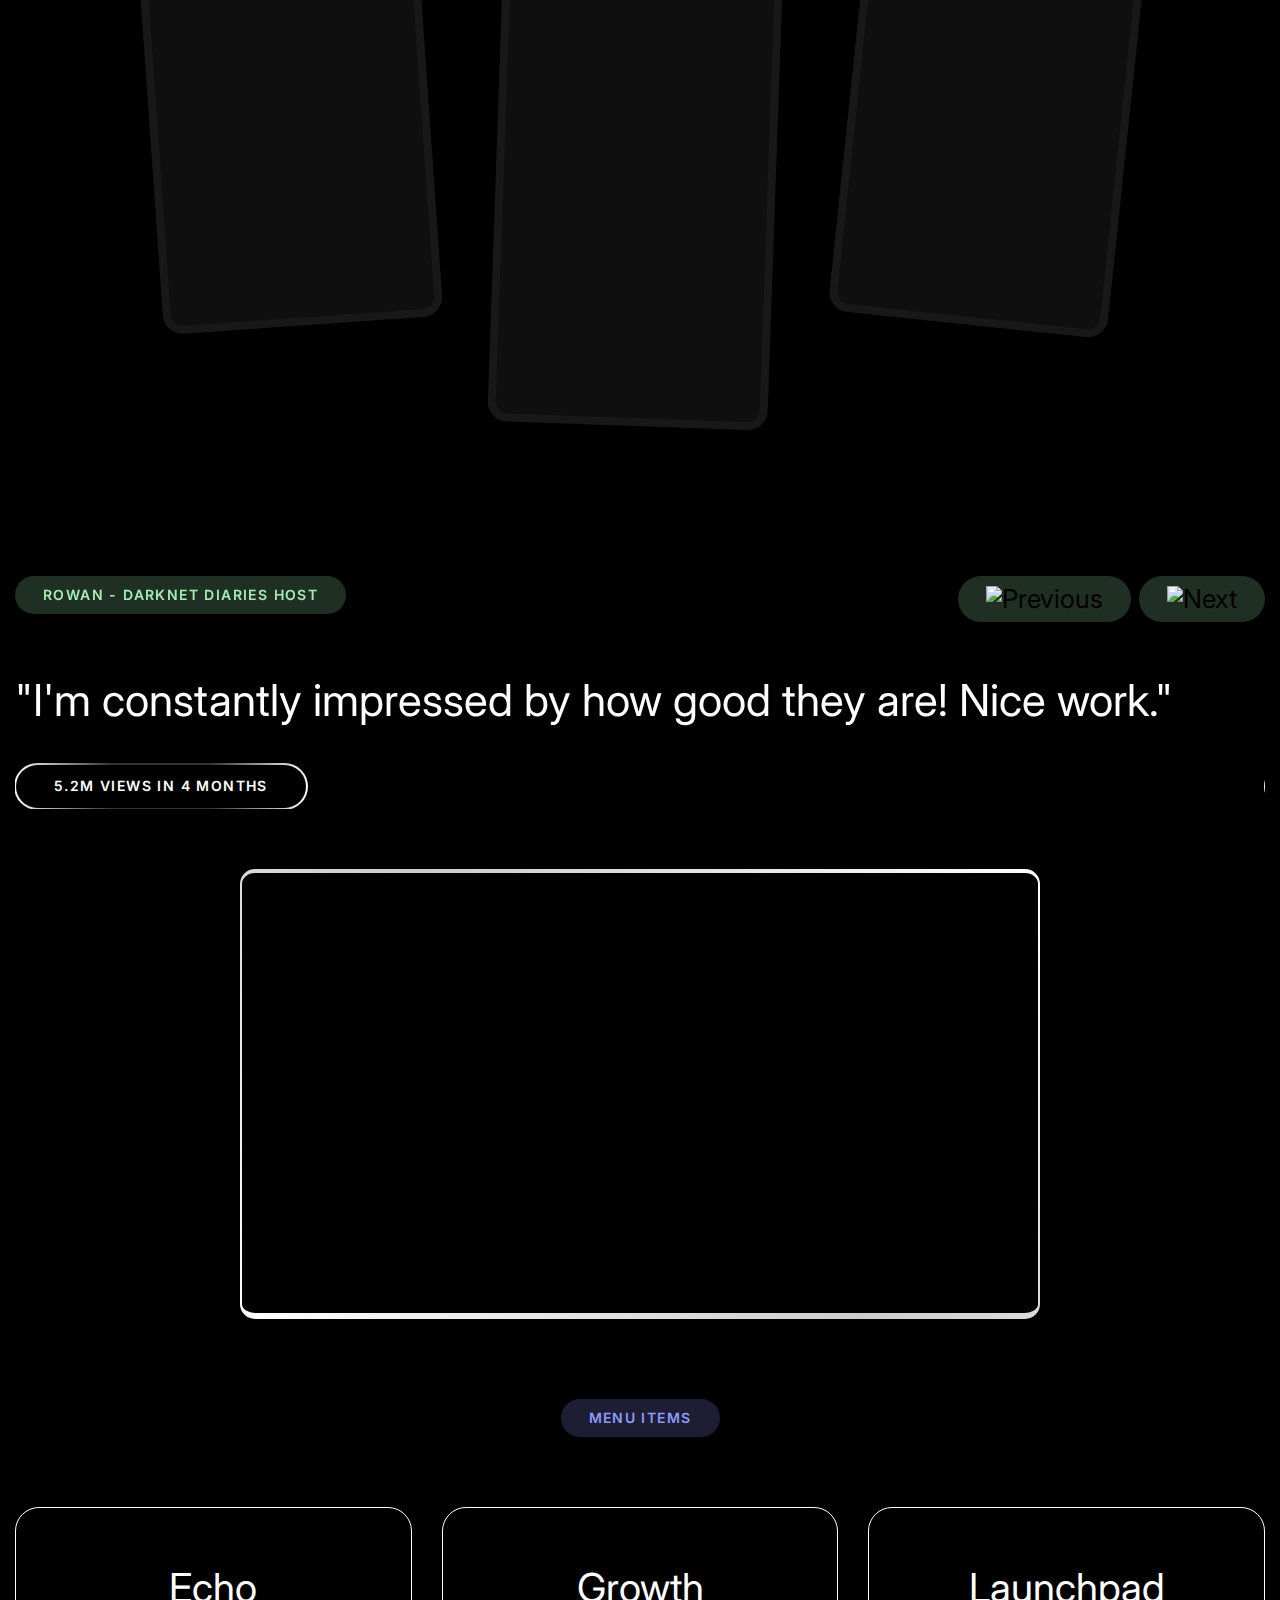
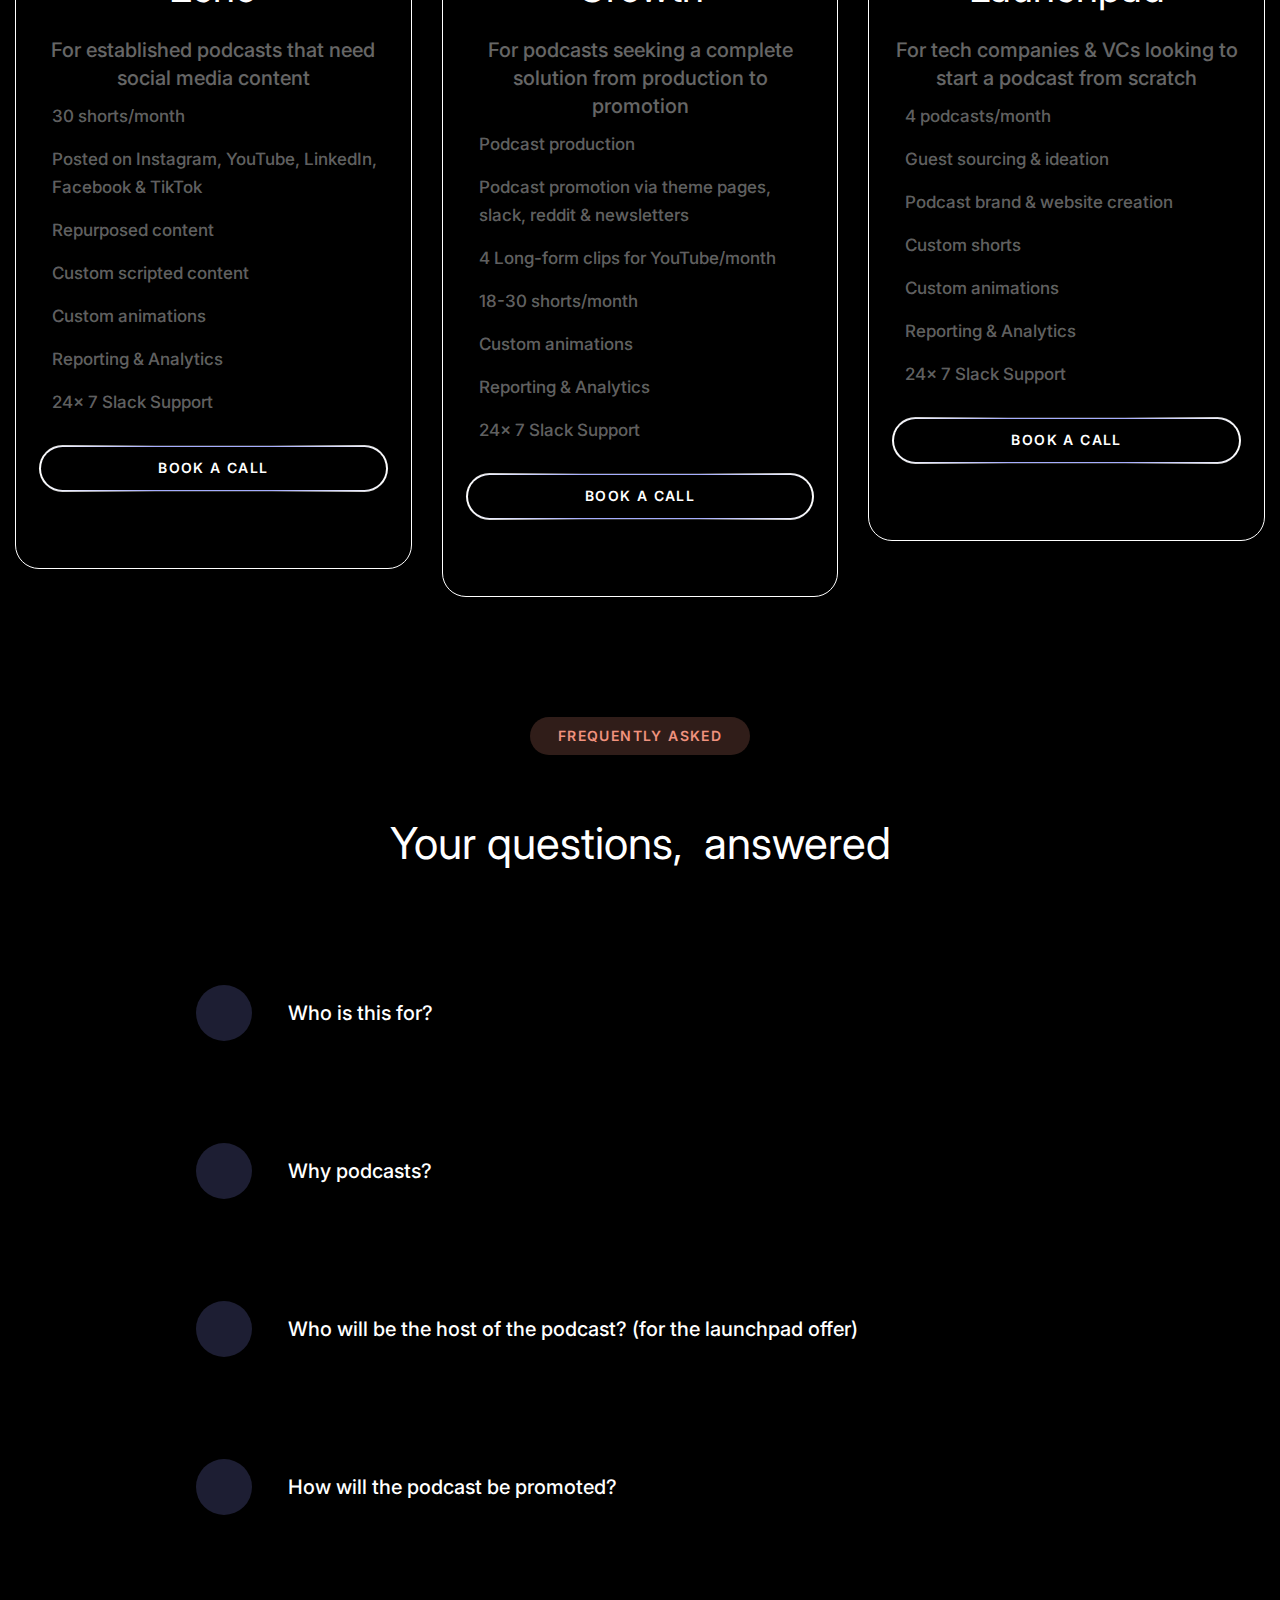
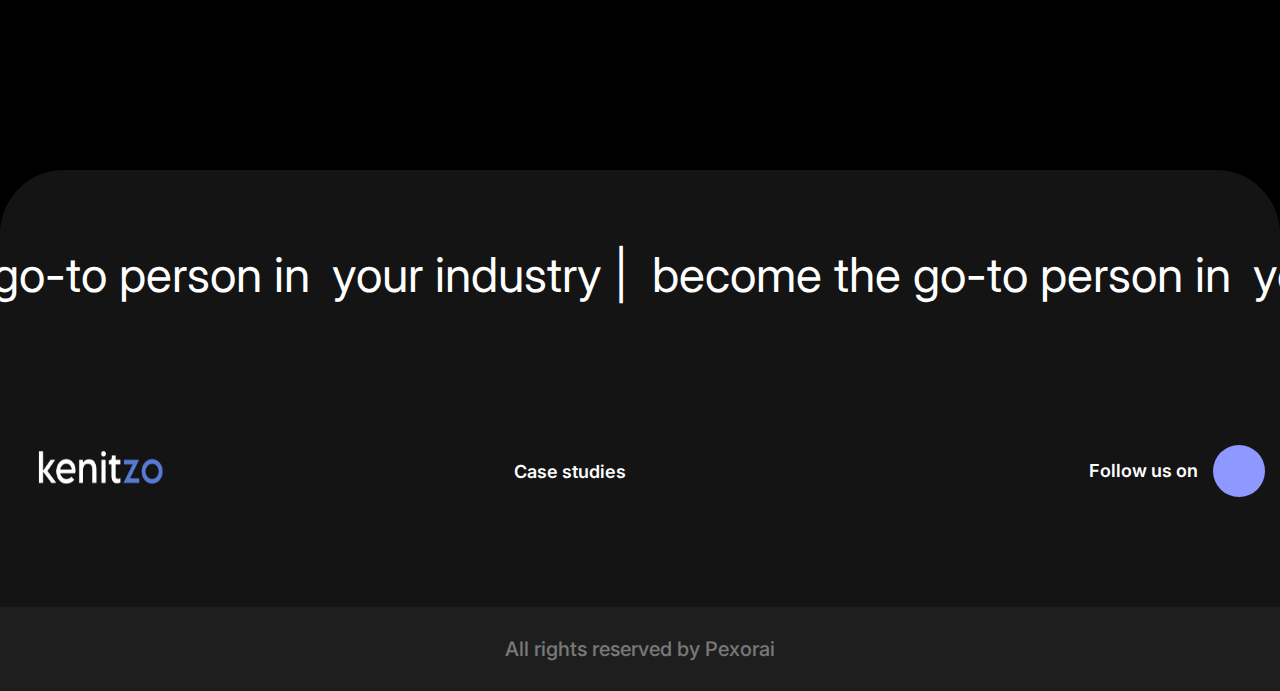
==== commit 9b8c3b7b: "replace youtube embeded video" ====
--- a/index.html
+++ b/index.html
@@ -35456,7 +35456,9 @@
         <span style="color: #ffffff;">Atomik</span>
         <span style="color: #8A70D6; margin-left: 5px;">Growth</span>
       </h1> -->
-      <img src="./image/logos/logo.png" alt="" style="width:150px">
+      <a href="/index.html">
+        <img src="./image/logos/logo.png" alt="" style="width:150px">
+      </a>
     </div>
 
     <!-- Desktop Navigation Links -->
@@ -35779,8 +35781,9 @@
             <div class="step-img2 ut-imag-edit">
               <img class="popup-youtube" src="https://atomikgrowth.com/wp-content/uploads/2024/06/Group-626424.png"
                 alt="">
-              <p><iframe src="https://www.youtube.com/embed/lVWkhxuRAEc?autoplay=1&mute=1&showinfo=0&controls=0"
-                  width="323" height="402" frameborder="0" allowfullscreen></iframe></p>
+              <p><iframe
+                  src="https://www.youtube.com/embed/u4ht27kcx_M?si=LiPwTpGmxLllsZSl&amp;autoplay=1&amp;mute=1&amp;showinfo=0&amp;controls=0"
+                  width="323" height="402" frameborder="0" allowfullscreen="allowfullscreen"></iframe></p>
 
               <video class="video-hover">
 
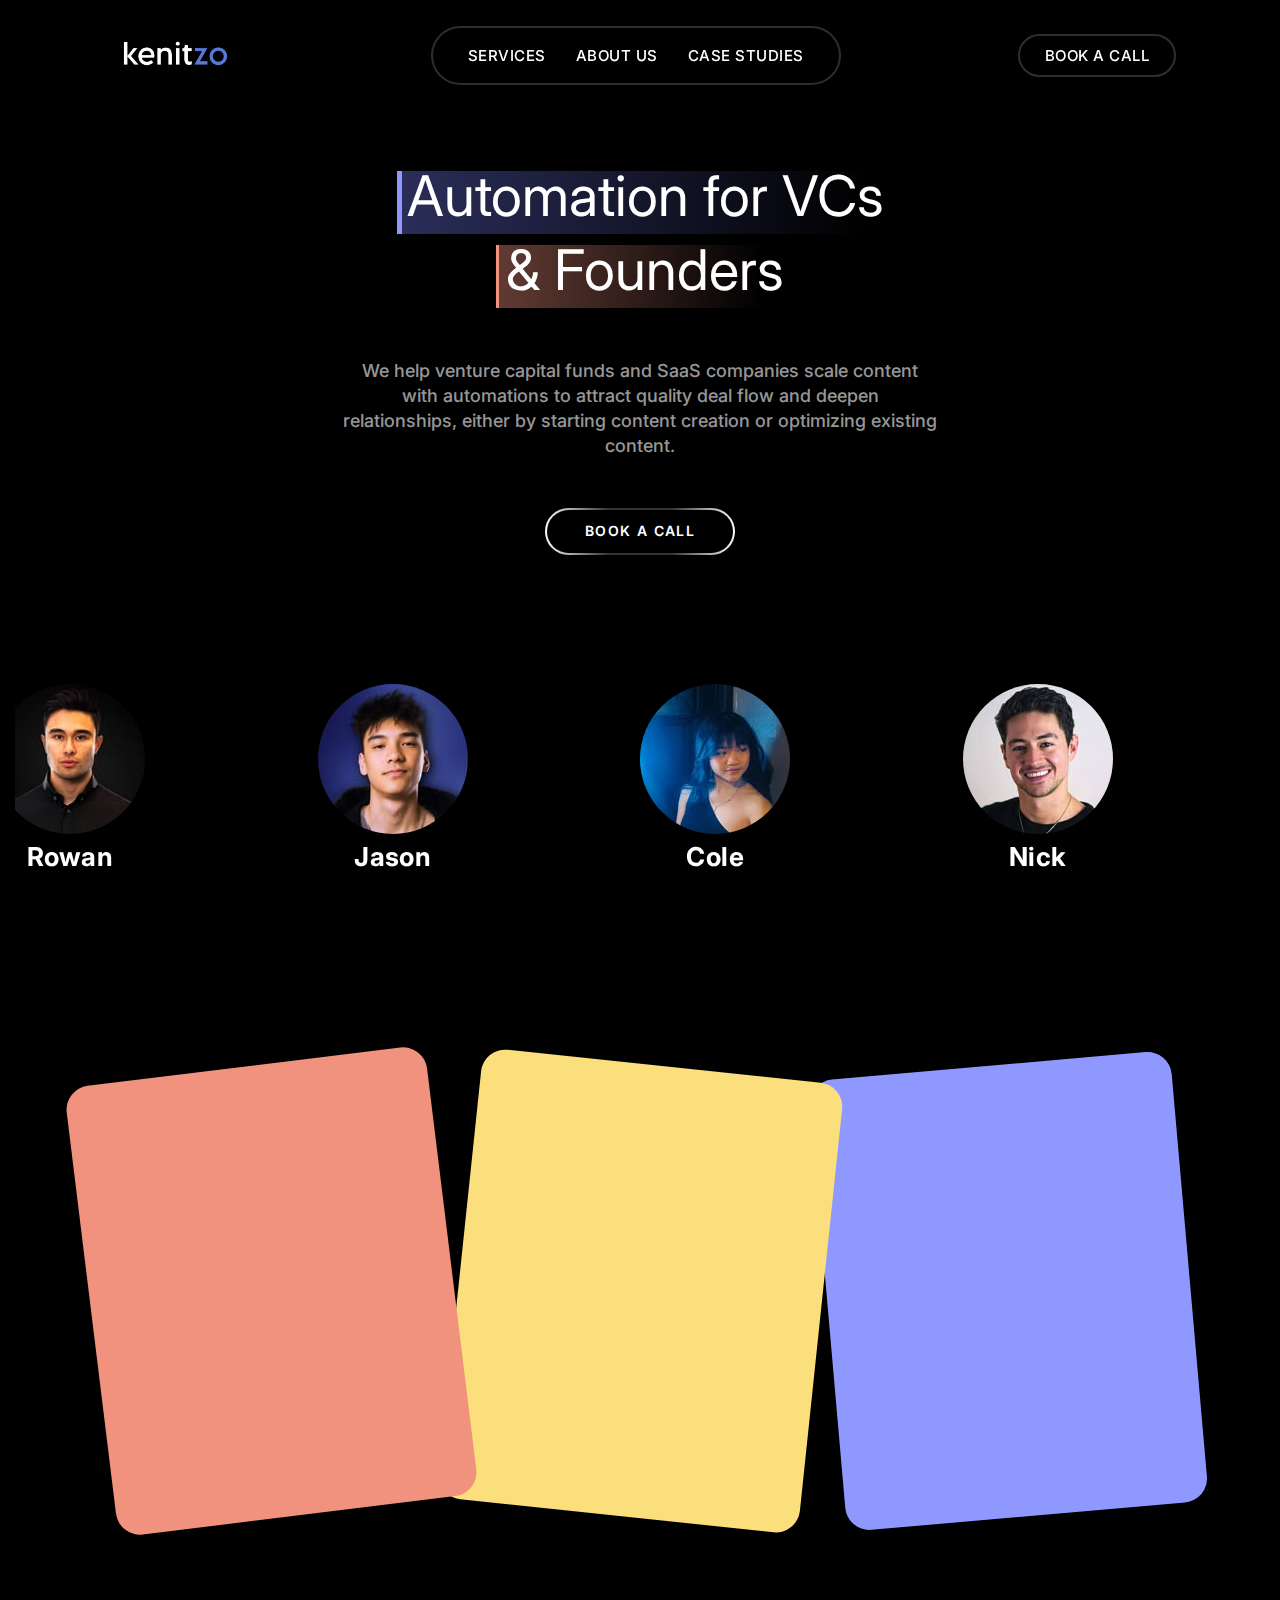
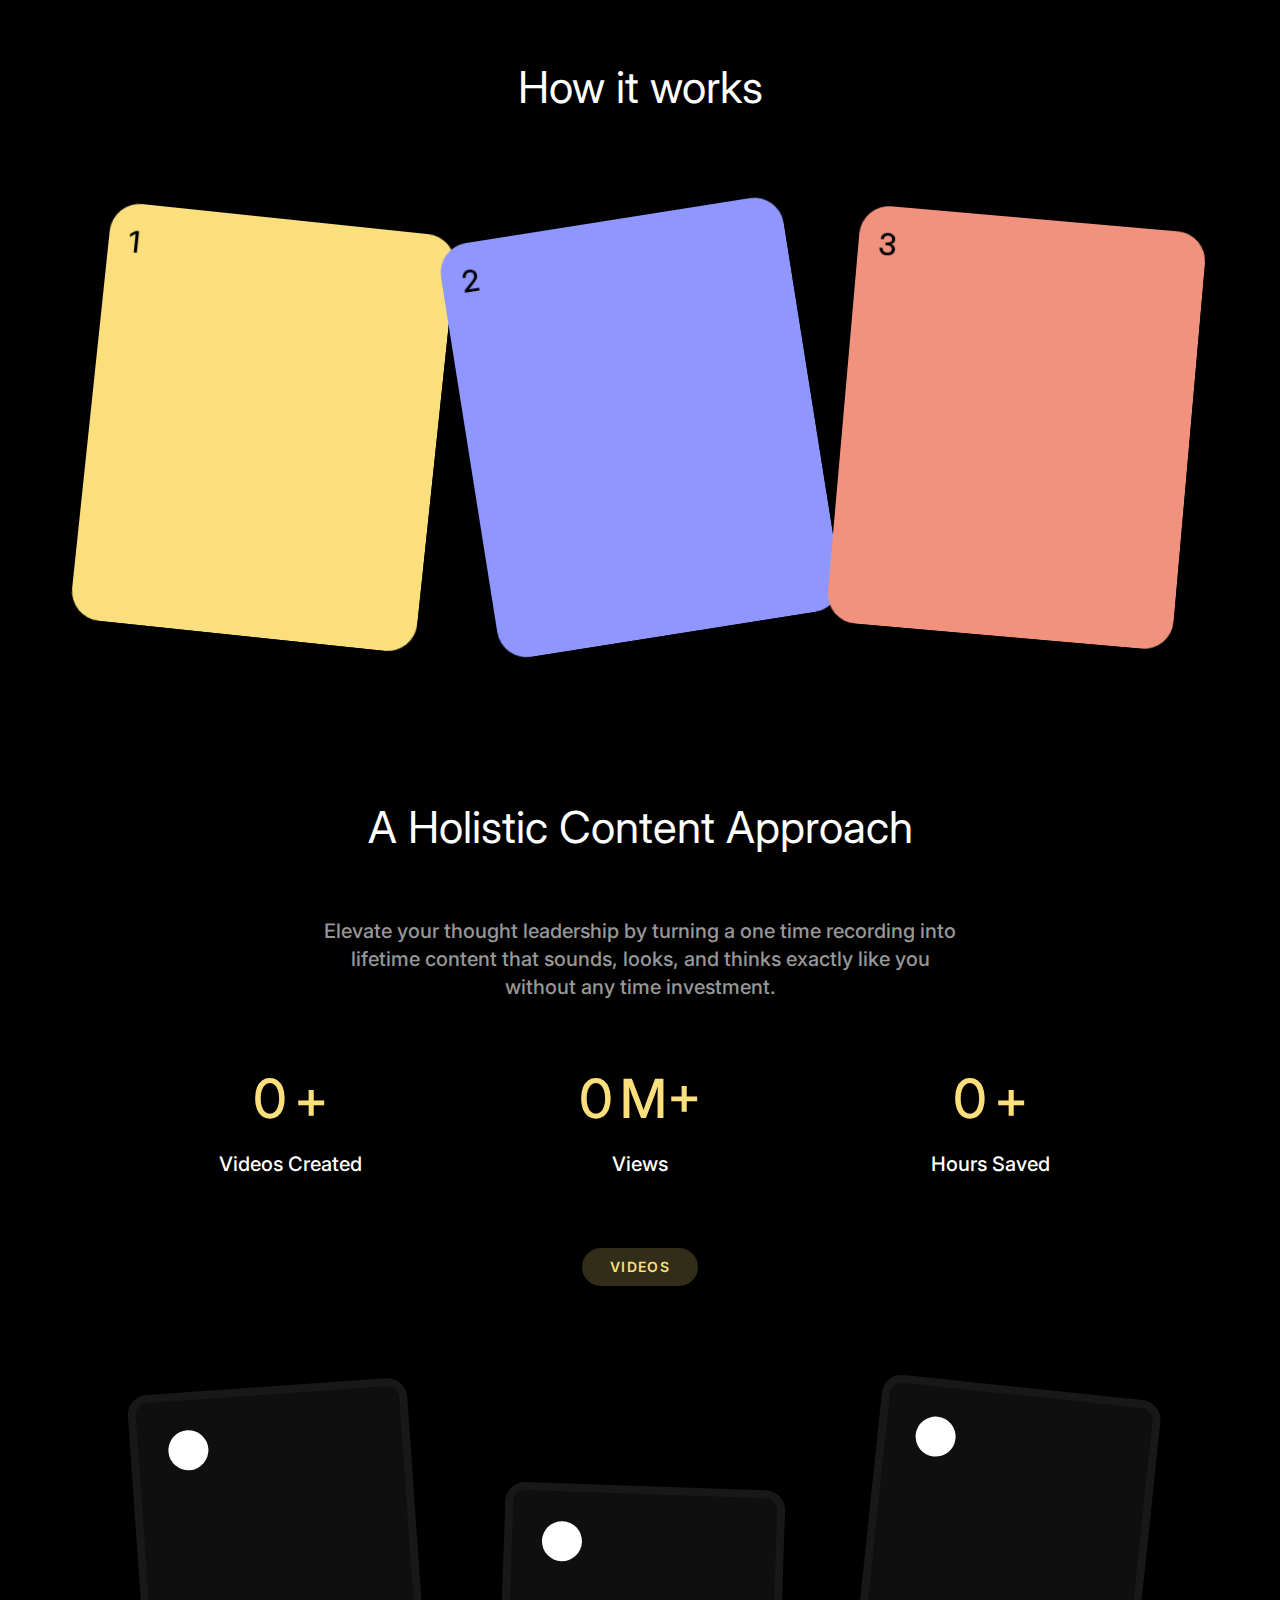
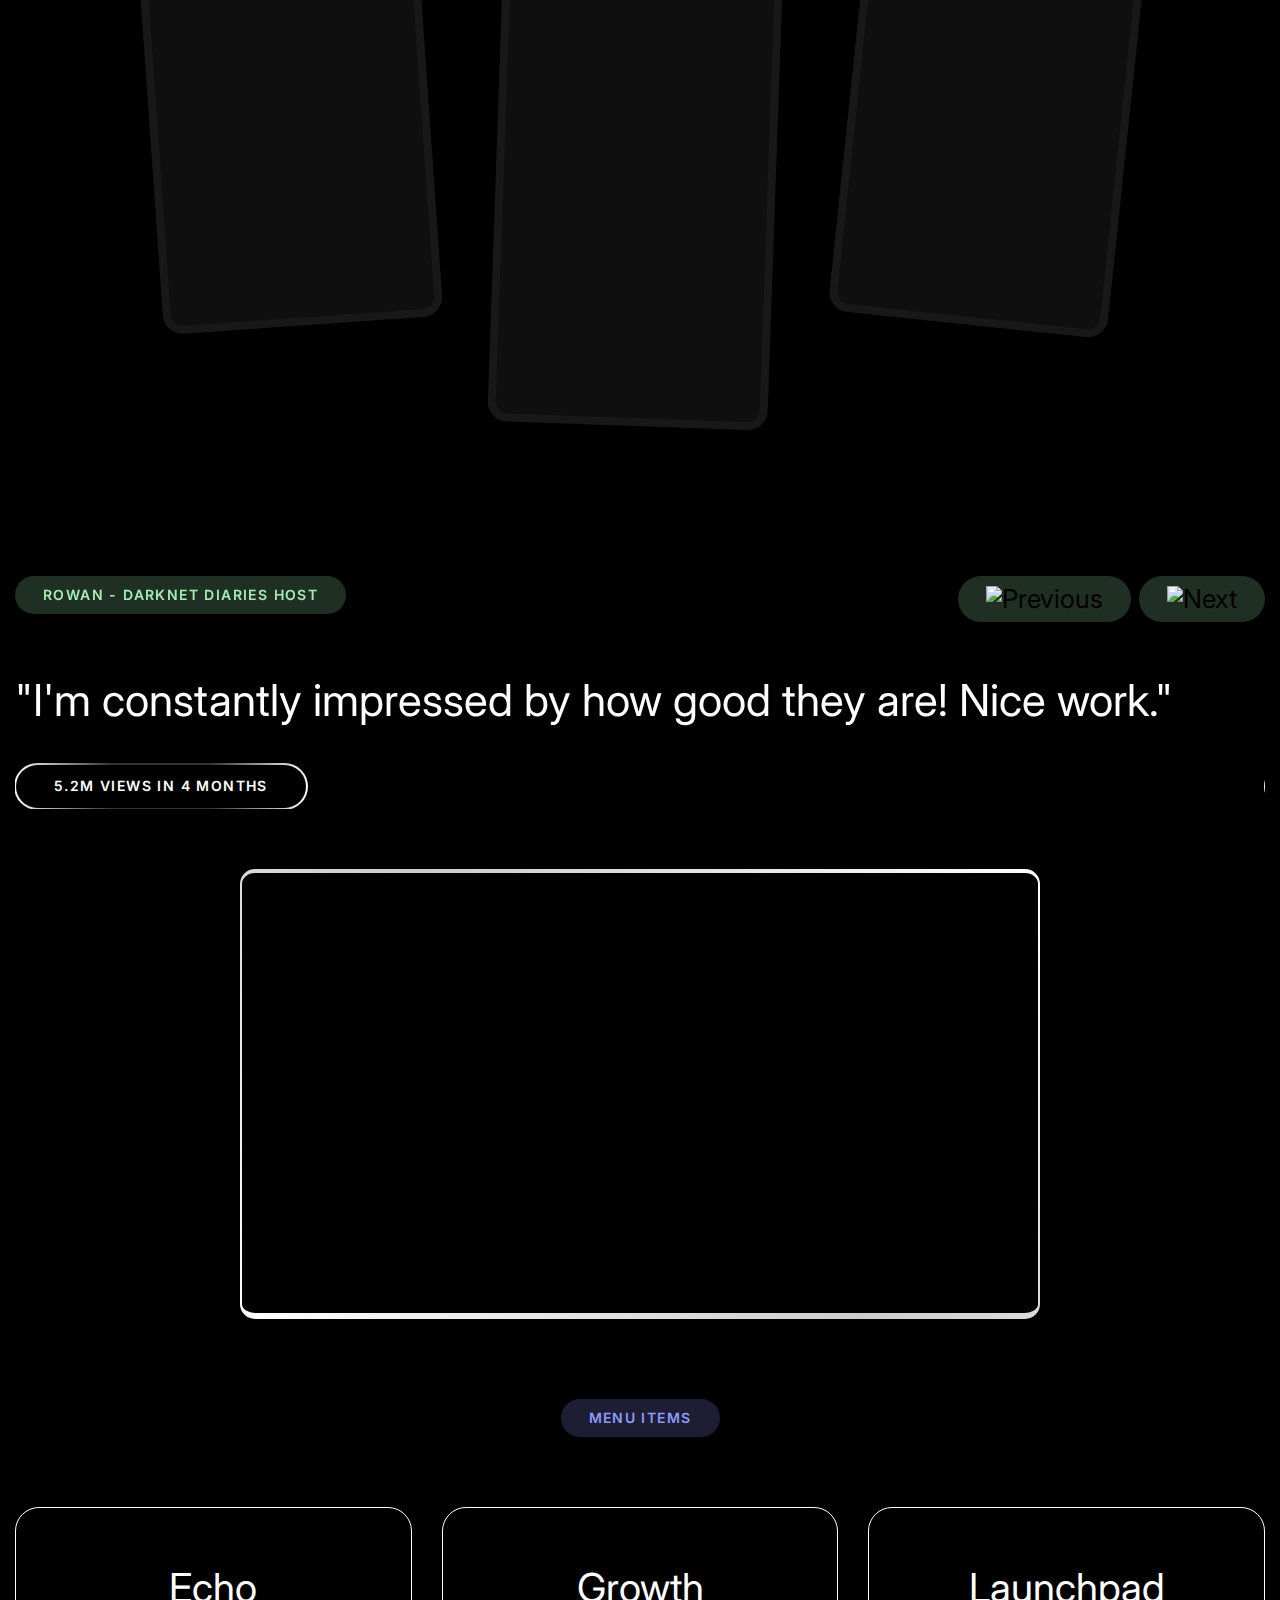
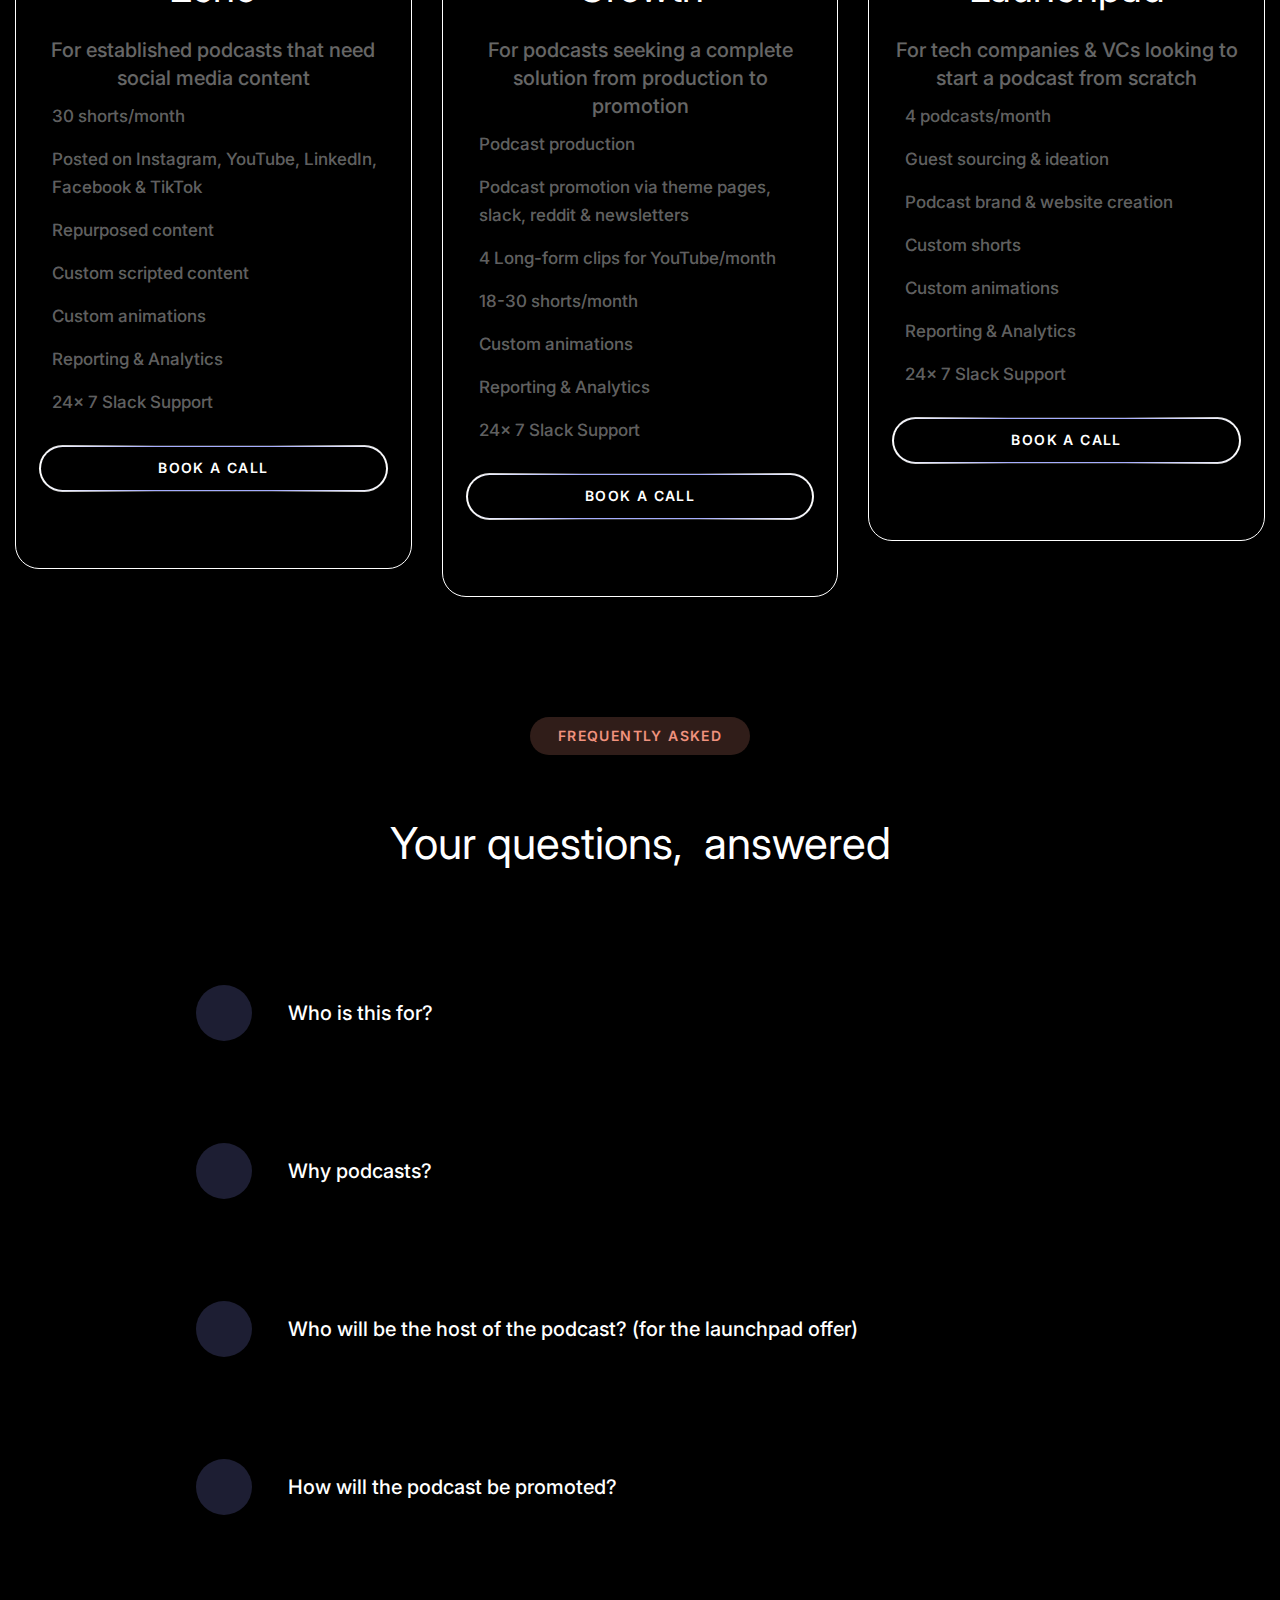
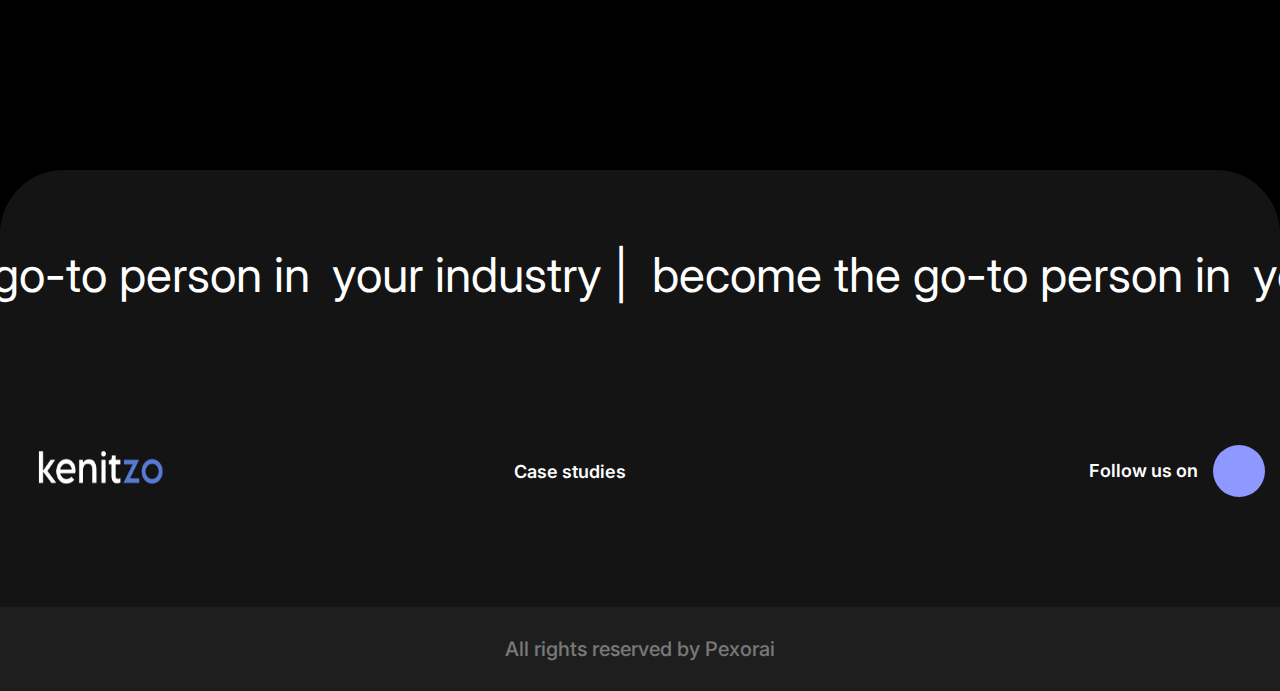
==== commit 802a1ec8: "fix linking" ====
--- a/index.html
+++ b/index.html
@@ -35456,7 +35456,7 @@
         <span style="color: #ffffff;">Atomik</span>
         <span style="color: #8A70D6; margin-left: 5px;">Growth</span>
       </h1> -->
-      <a href="/index.html">
+      <a href="#">
         <img src="./image/logos/logo.png" alt="" style="width:150px">
       </a>
     </div>
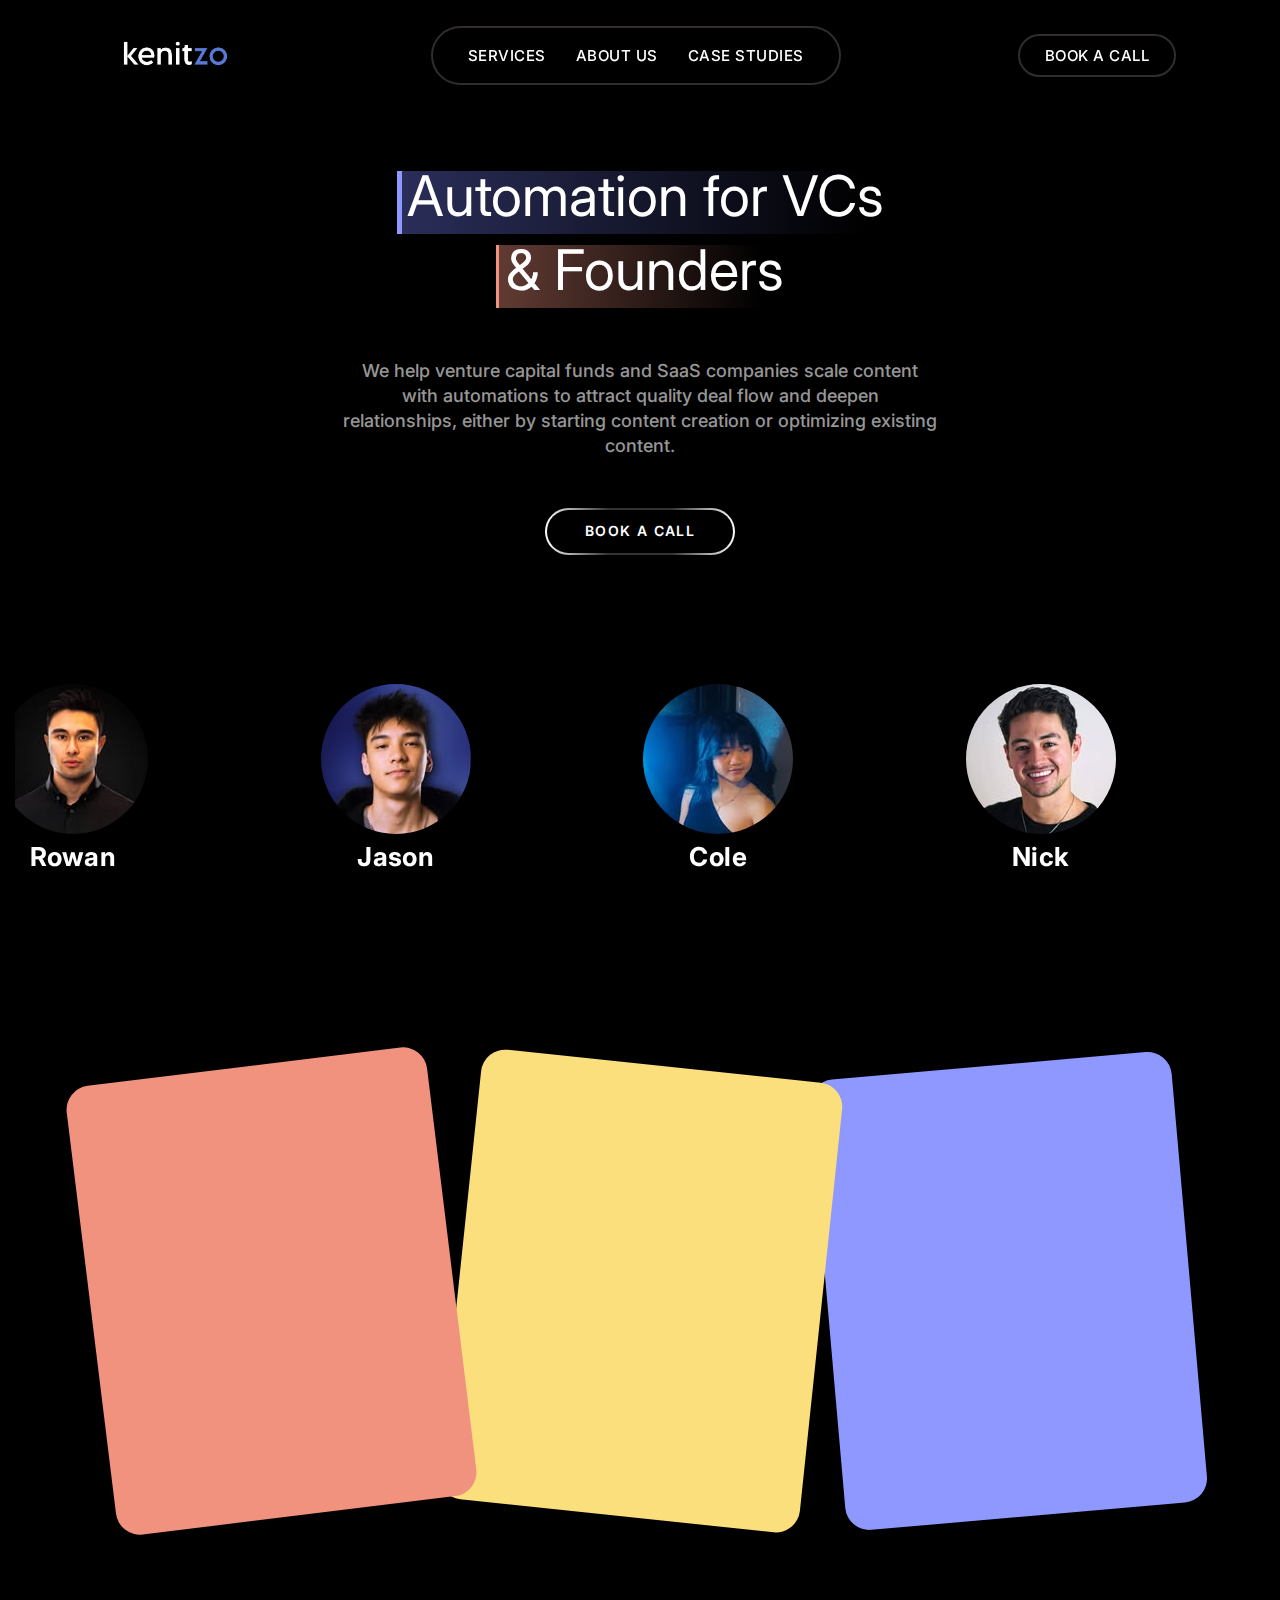
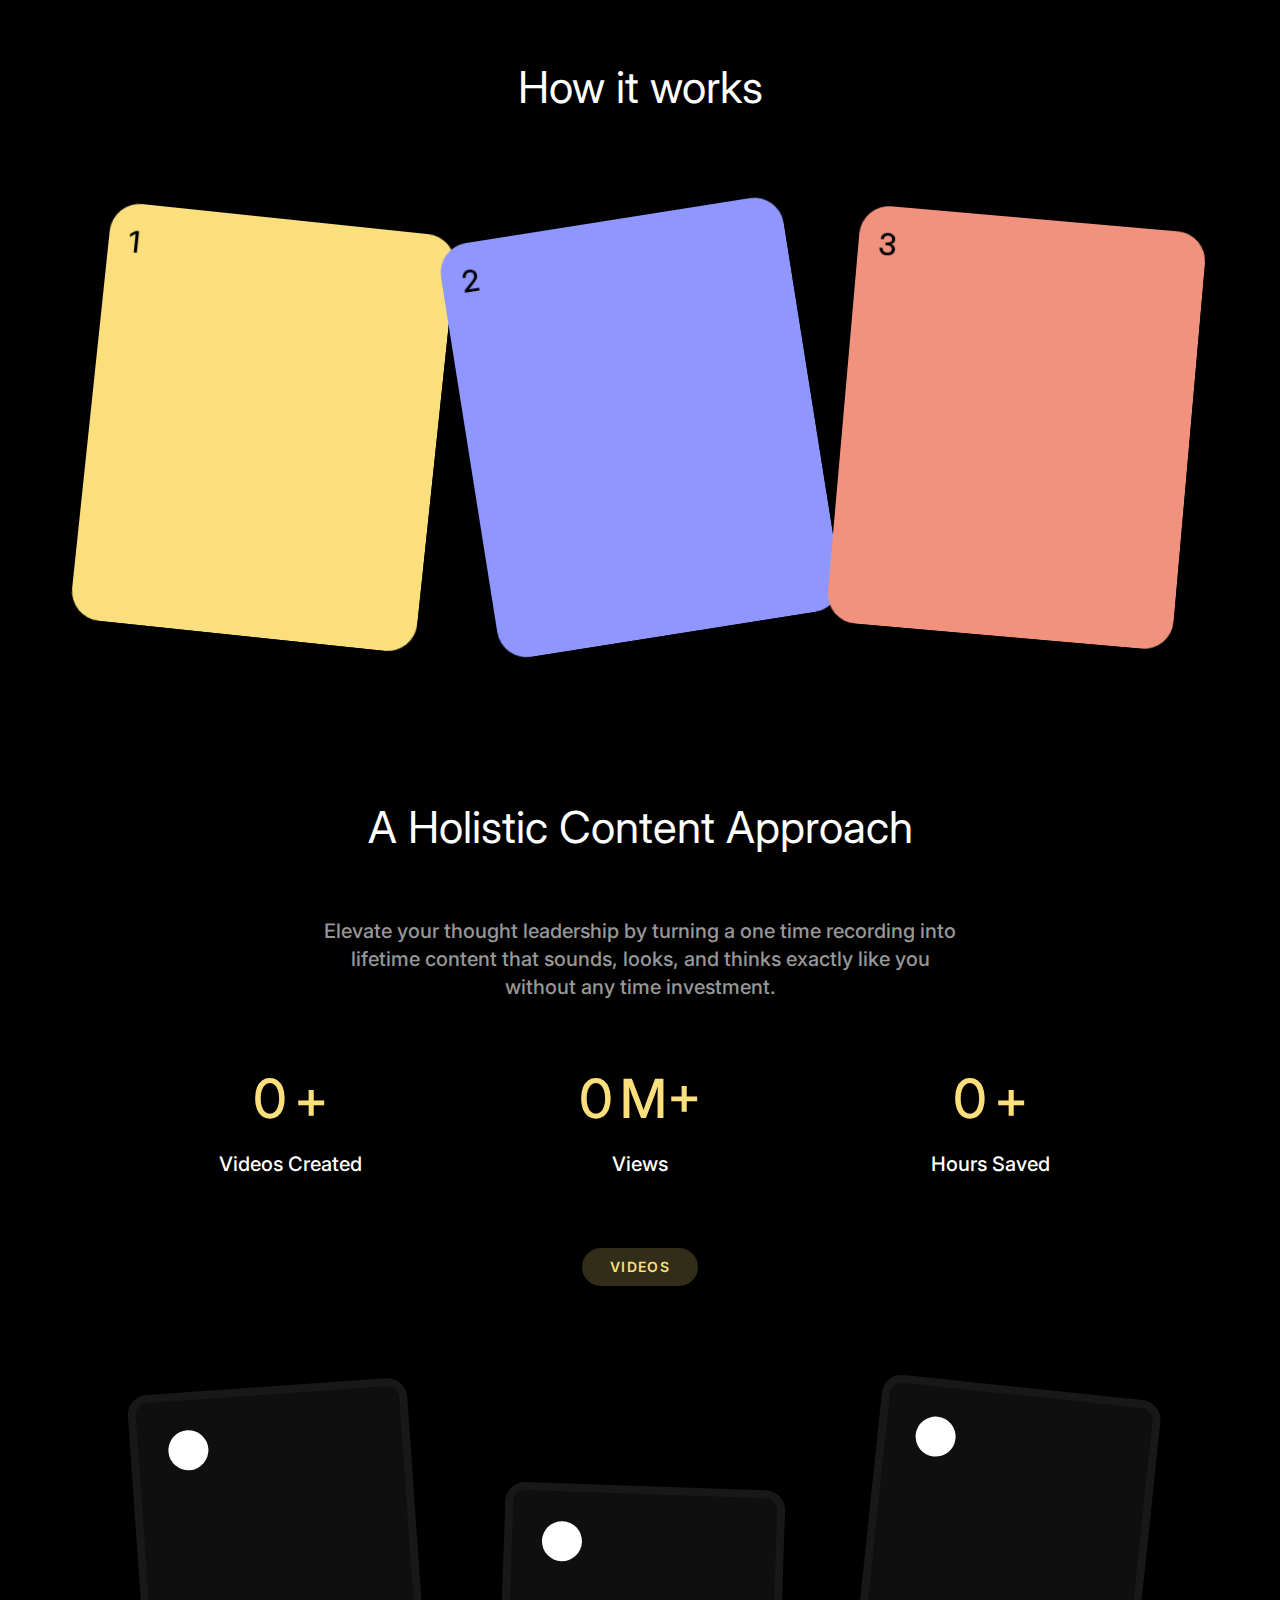
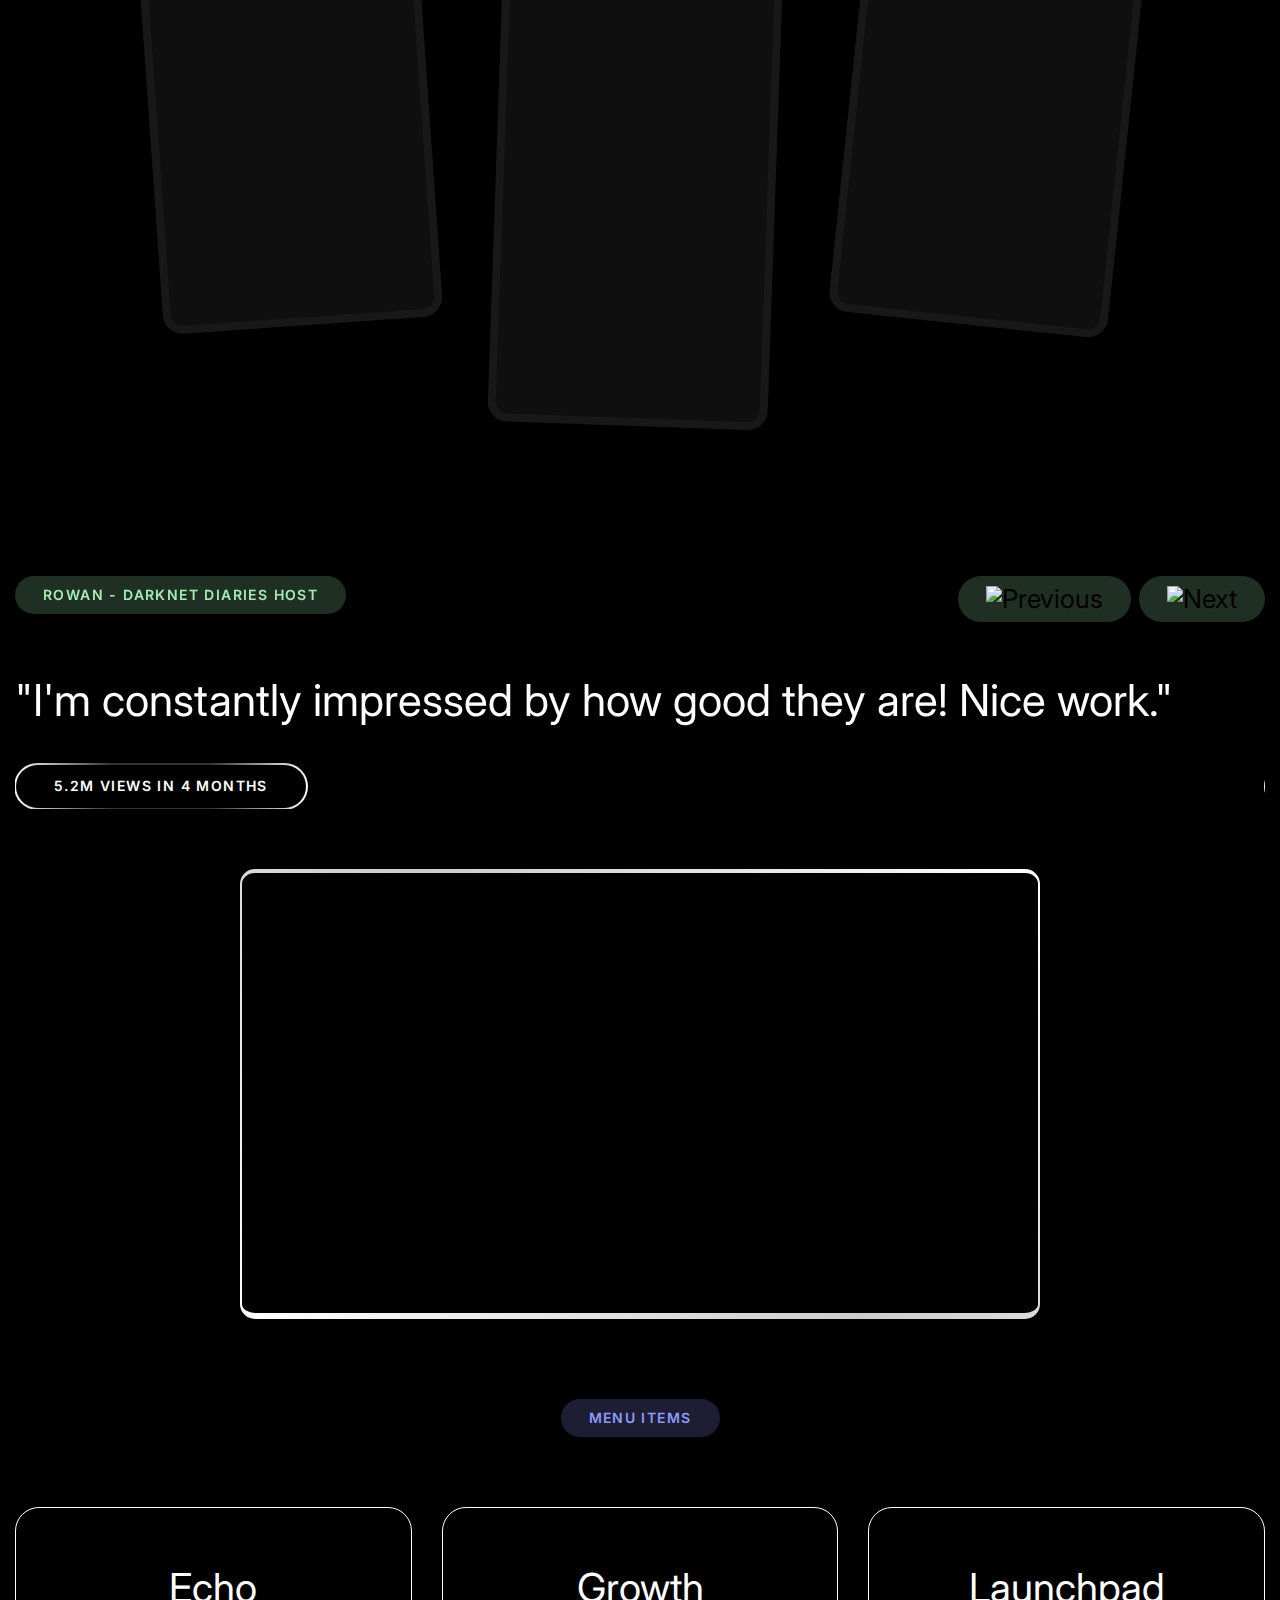
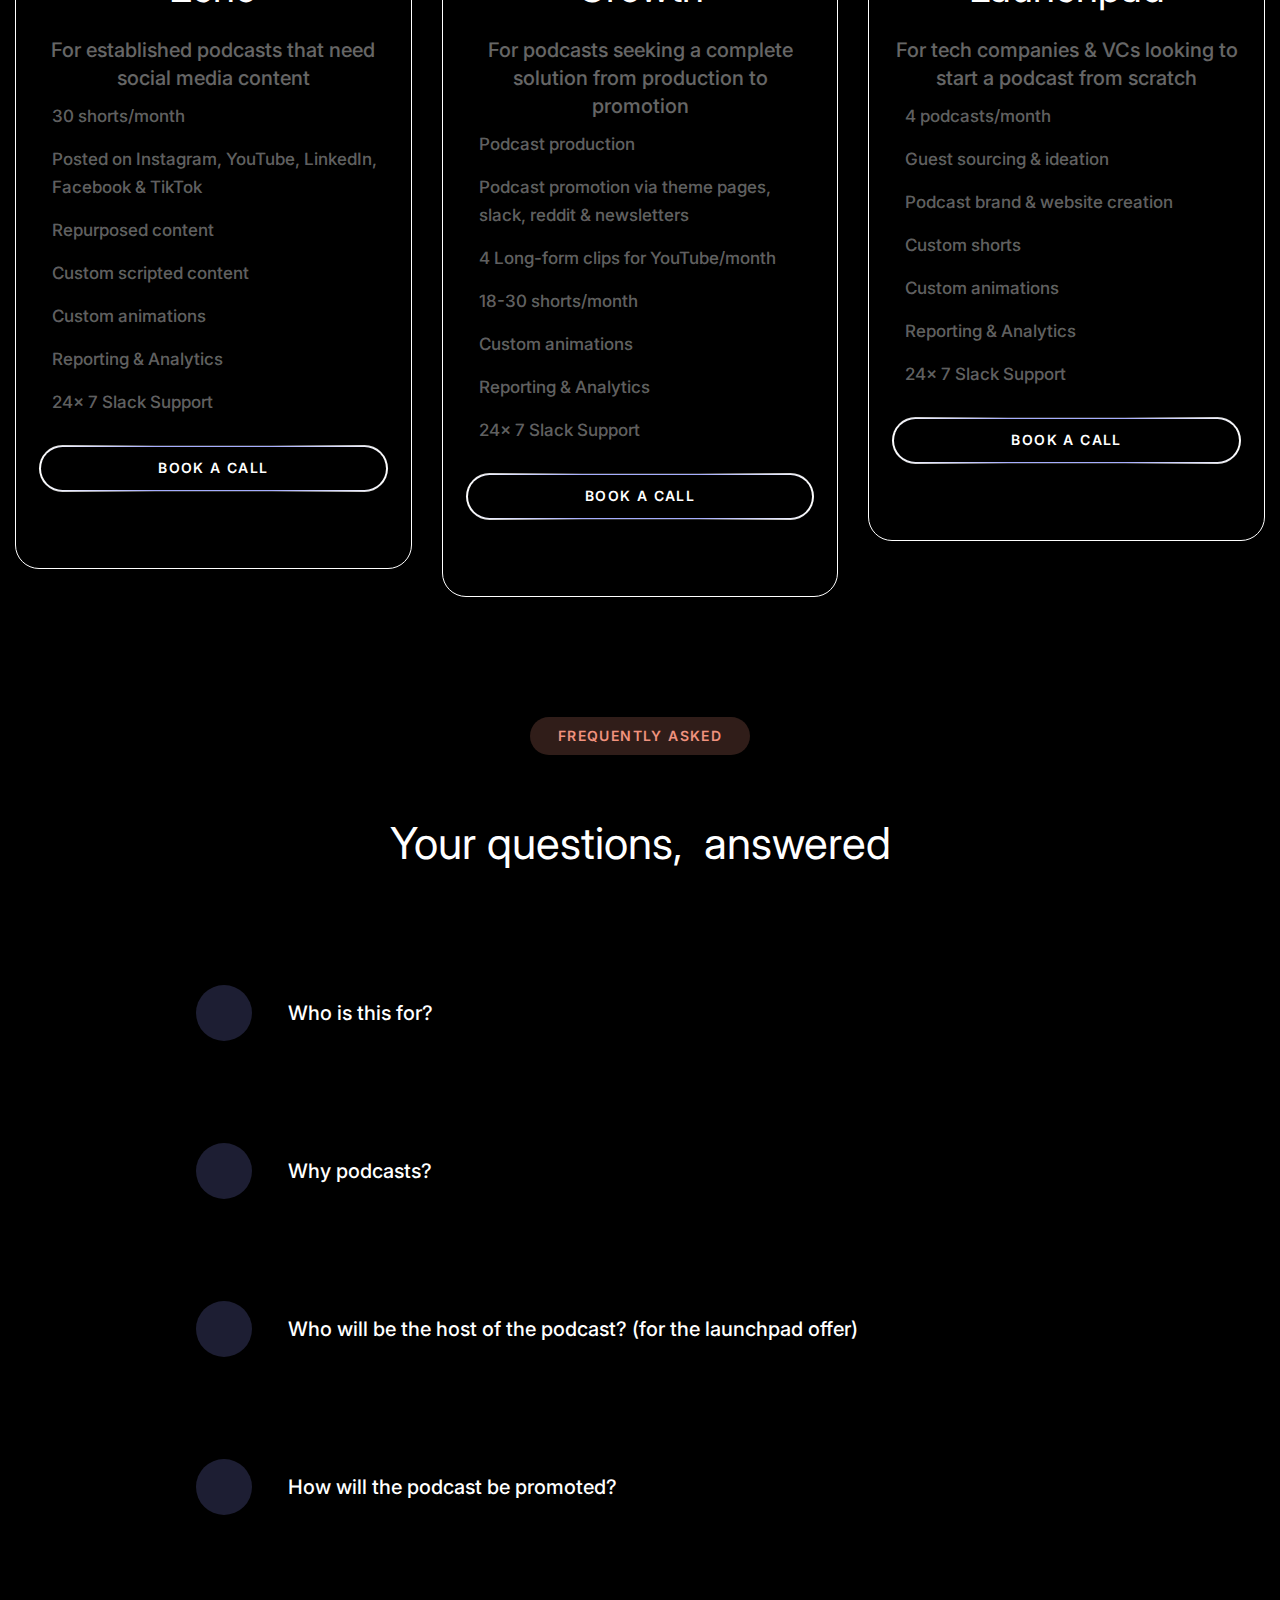
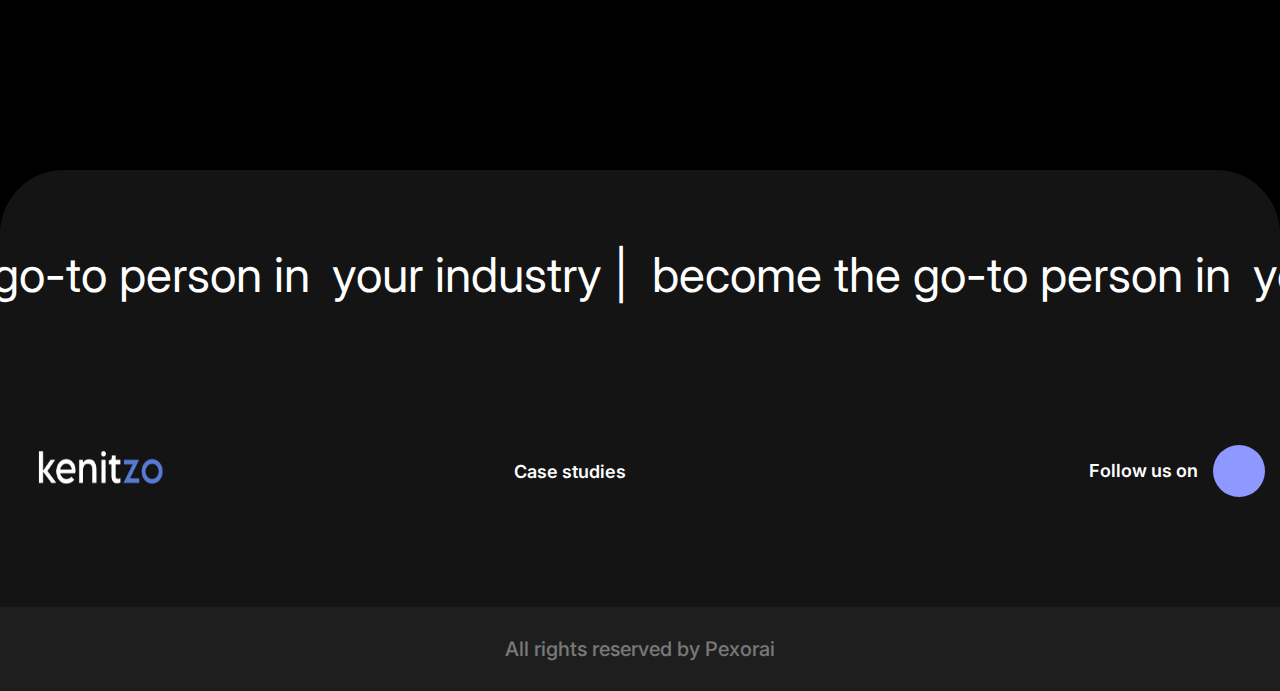
==== commit 31d79c5c: "fix linking from desktop devices" ====
--- a/index.html
+++ b/index.html
@@ -36505,7 +36505,7 @@
         <div class="footer-wrap"
           style="display: flex; align-items: center; justify-content: space-between; flex-wrap: nowrap; padding: 20px 0; margin-top: 30px;">
 
-          <a href="index.html" class="logo" style="margin-right: 20px; display: flex; align-items: center;">
+          <a href="#" class="logo" style="margin-right: 20px; display: flex; align-items: center;">
             <img src="./image/logos/logo.png" alt="Pexorai" width="100%" height="100" />
           </a>
 
